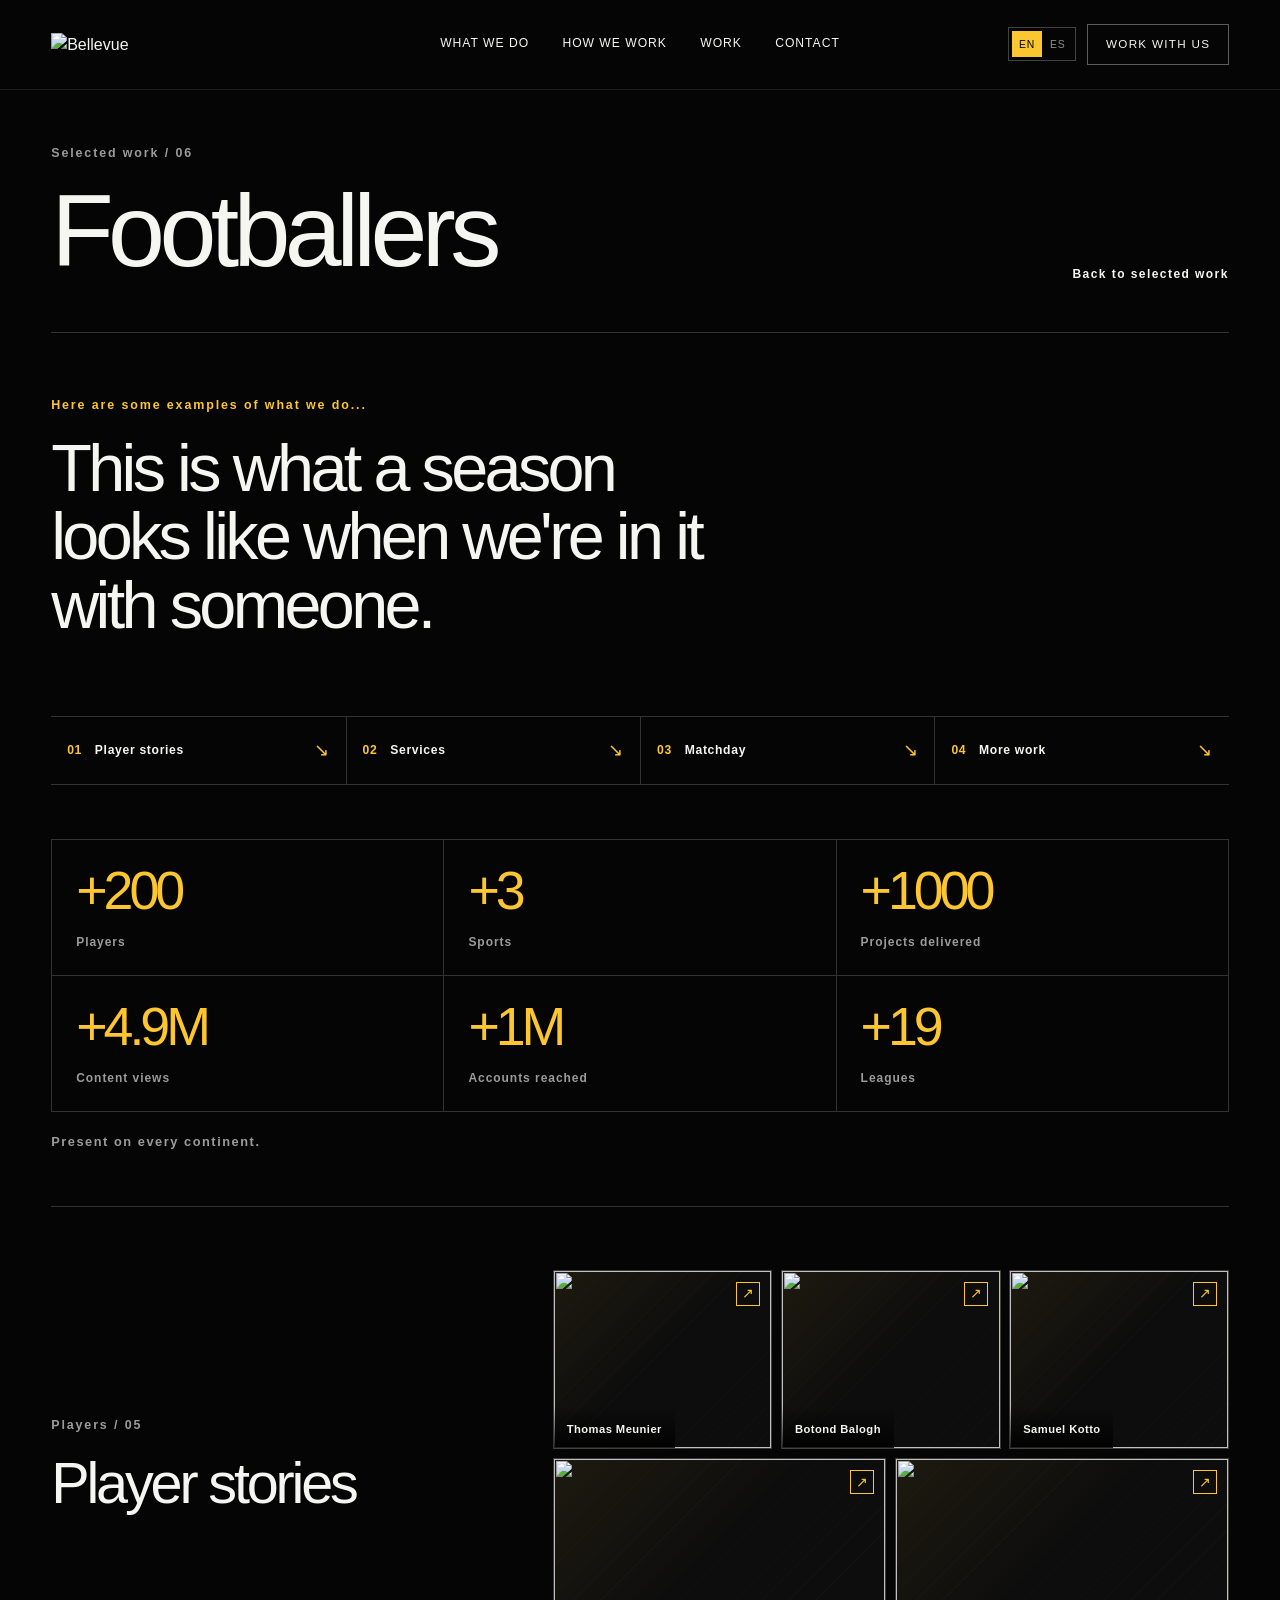
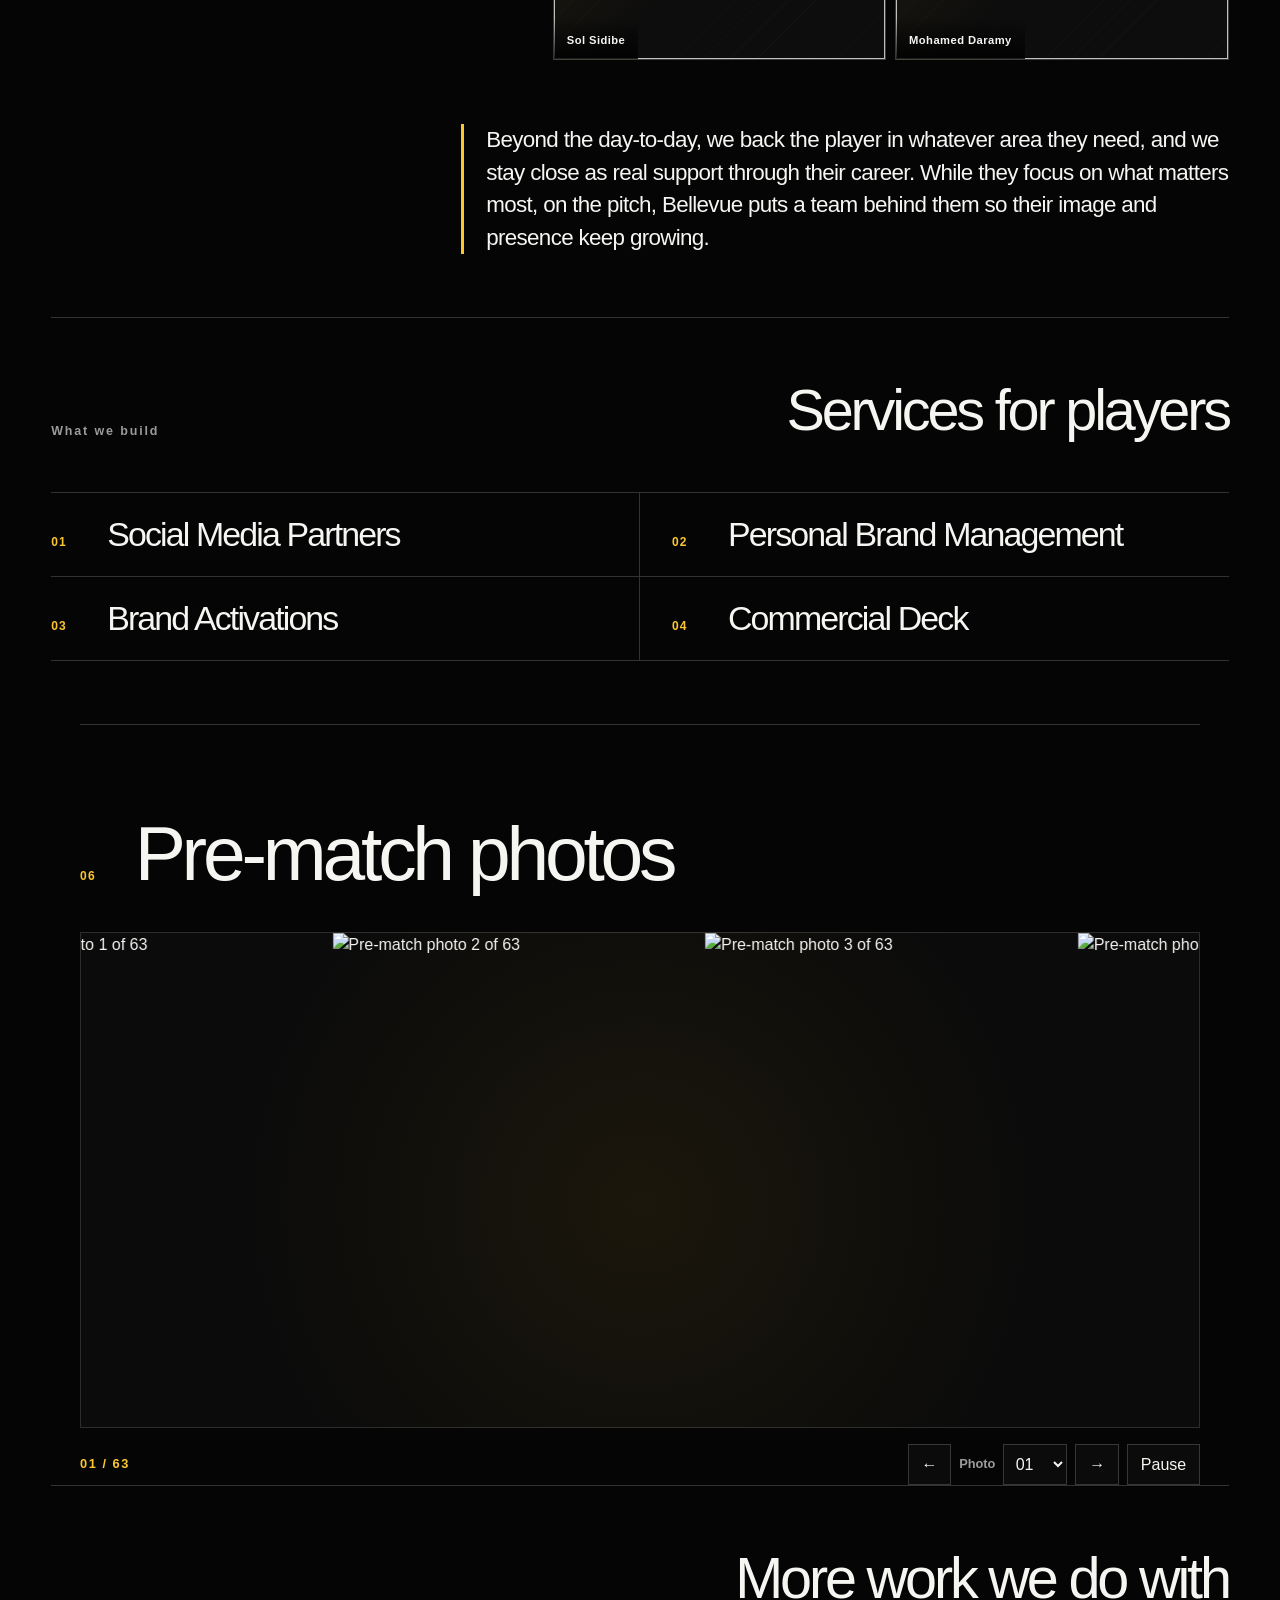
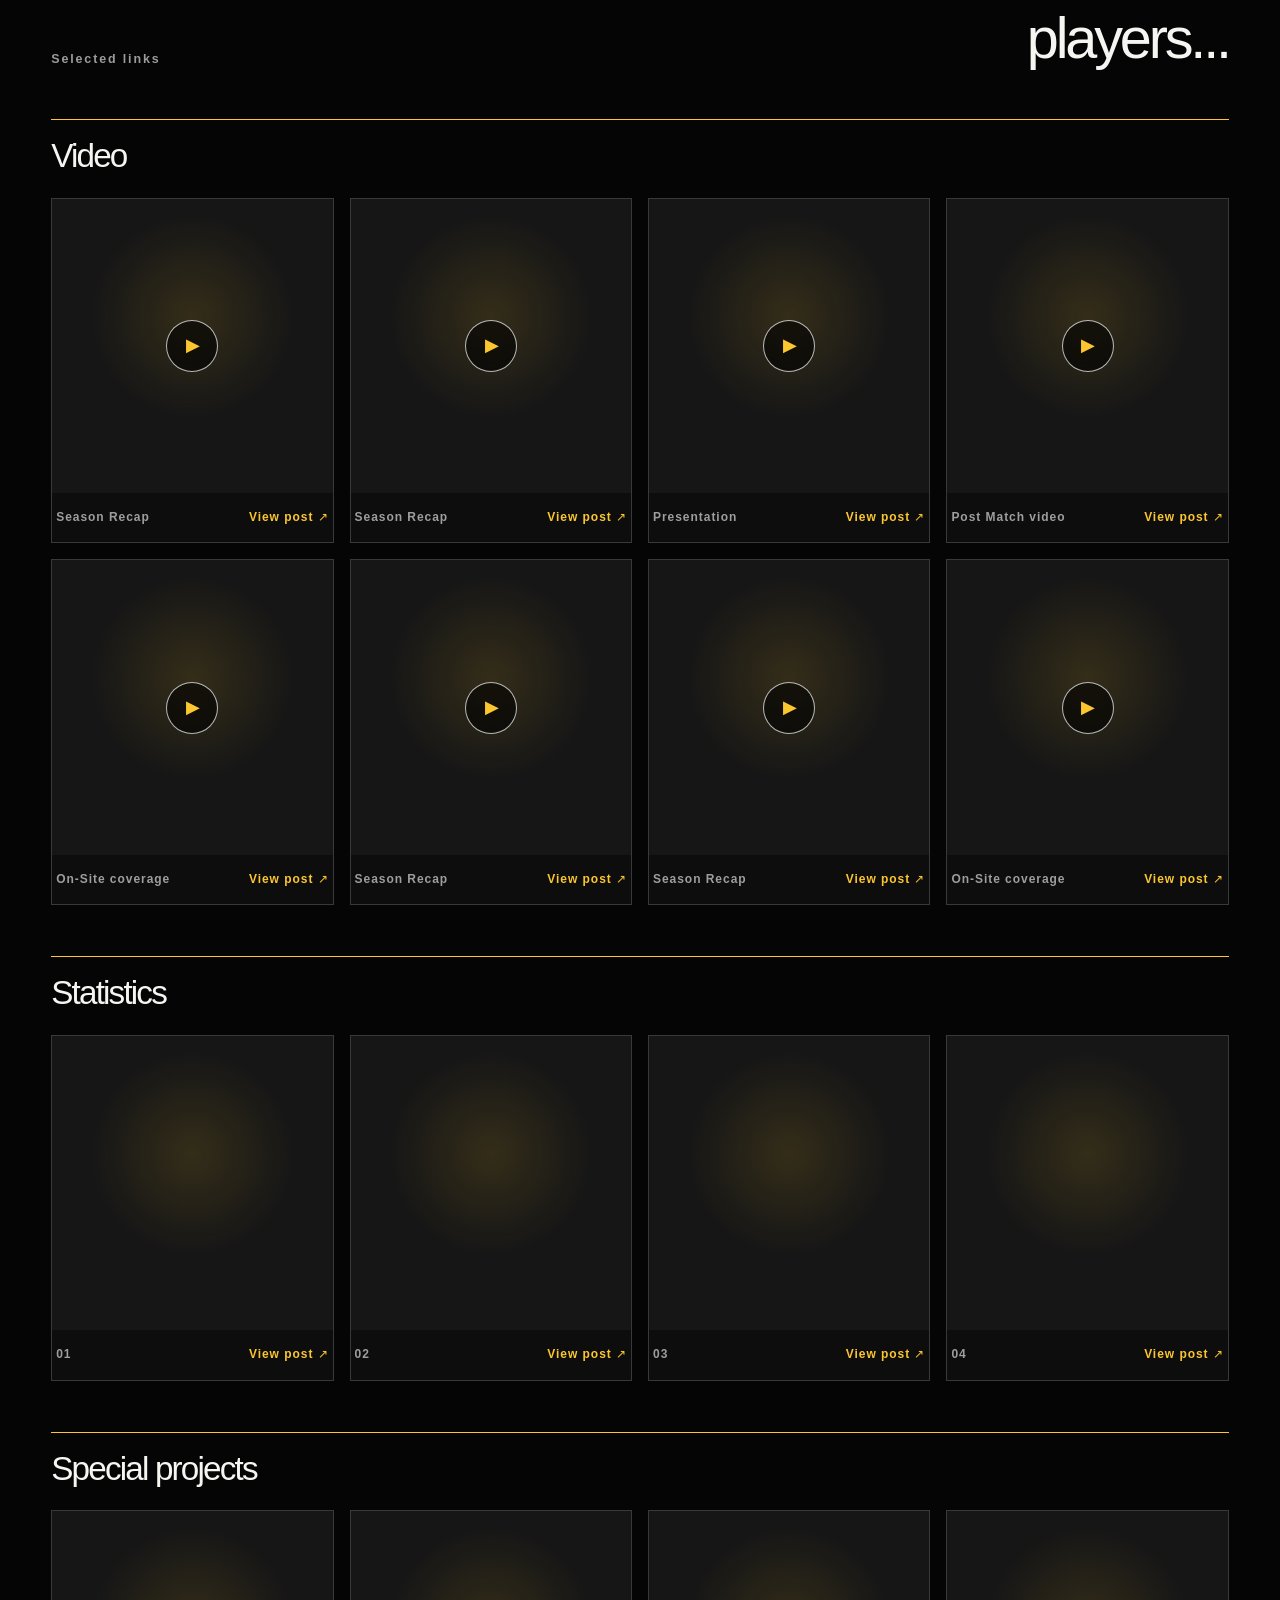
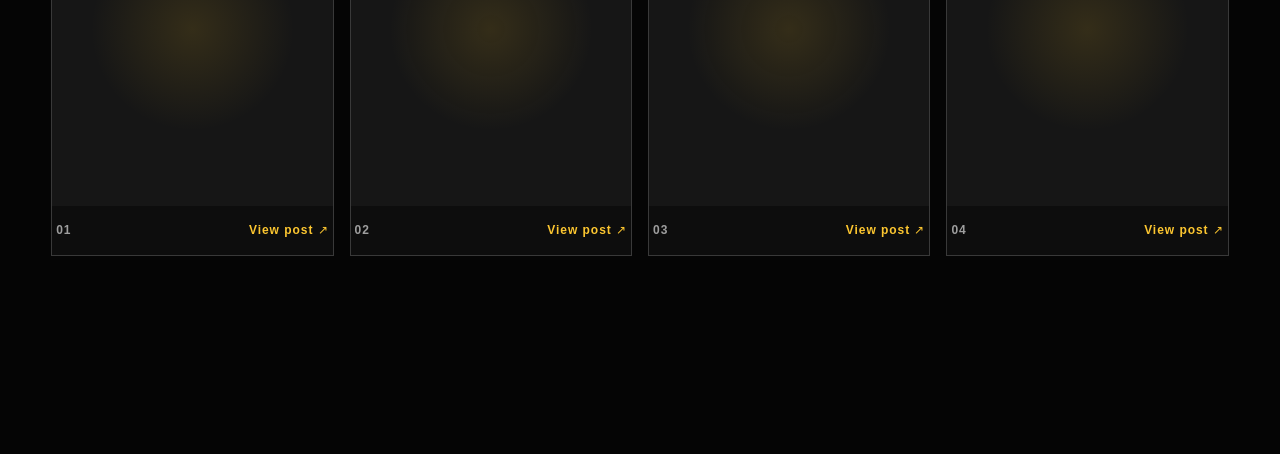
==== footballers/index.html @ 4c8e9bf7 "Add footballers files" ====
<!doctype html>
<html lang="en">
  <head>
    <meta charset="UTF-8" />
    <meta name="viewport" content="width=device-width, initial-scale=1.0" />
    <meta name="theme-color" content="#050505" />
    <meta name="description" content="Bellevue for footballers." />
    <link rel="icon" href="../favicon.ico?v=transparent" sizes="any" />
    <link rel="icon" type="image/png" sizes="32x32" href="../favicon-32x32.png?v=transparent" />
    <link rel="icon" type="image/png" sizes="16x16" href="../favicon-16x16.png?v=transparent" />
    <link rel="apple-touch-icon" sizes="180x180" href="../apple-touch-icon.png?v=transparent" />
    <script>document.documentElement.classList.add("motion-full");</script>
    <link rel="stylesheet" href="../styles.css?v=gallery-controls-20260928" />
    <title>Footballers — Bellevue</title>
  </head>
  <body class="category-page" data-category="footballers">
    <a class="skip-link" href="#main">Skip to content</a><div class="page-wipe" aria-hidden="true"></div>
    <div class="cursor-aura" data-cursor-aura aria-hidden="true"></div>
    <header class="nav" data-nav>
      <a class="nav__brand" href="../#top" aria-label="Bellevue home"><img class="brand-mark" src="../assets/bellevue-logo-source.png" alt="Bellevue" /></a>
      <nav class="nav__links" aria-label="Primary navigation"><a href="../#services">What We Do</a><a href="../#process">How We Work</a><a href="../#work">Work</a><a href="../#contact">Contact</a></nav>
      <div class="nav__actions"><div class="language-switcher" role="group" aria-label="Language selector"><button type="button" data-language="en" aria-pressed="true">EN</button><button type="button" data-language="es" aria-pressed="false">ES</button></div><a class="nav__cta" href="../#contact">Work with us</a></div>
      <button class="nav__menu" type="button" aria-expanded="false" aria-controls="mobile-menu" aria-label="Open menu"><span></span><span></span></button>
    </header>
    <div class="mobile-menu" id="mobile-menu" aria-hidden="true"><nav aria-label="Mobile navigation"><a href="../#services">What We Do</a><a href="../#process">How We Work</a><a href="../#work">Work</a><a href="../#contact">Contact</a></nav><p>Bellevue / Sports communication</p></div>
    <main id="main"><section class="category-work" aria-labelledby="category-title"><div class="category-work__head"><div><p class="eyebrow">Selected work / <span data-case-study-count>00</span></p><h1 id="category-title">Footballers</h1></div><a class="category-work__back" href="../#work">Back to selected work</a></div><div class="case-studies" data-case-studies></div></section></main>
    <script type="module" src="../category-page.js?v=gallery-controls-20260928"></script>
  </body>
</html>
---- styles.css ----
/* Supplied ITC Avant Garde Gothic web assets. */
@font-face {
  font-family: "Avant Garde Book";
  src: url("./assets/fonts/%5BITC%5D%20Avant%20Garde%20Gothic/ITCAvantGardeStd-Bk.otf") format("opentype");
  font-weight: 400;
  font-style: normal;
  font-display: swap;
}
@font-face {
  font-family: "Avant Garde Demi";
  src: url("./assets/fonts/%5BITC%5D%20Avant%20Garde%20Gothic/ITCAvantGardeStd-Demi.otf") format("opentype");
  font-weight: 400;
  font-style: normal;
  font-display: swap;
}
@font-face {
  font-family: "Avant Garde Book";
  src: url("./assets/fonts/%5BITC%5D%20Avant%20Garde%20Gothic/ITCAvantGardeStd-BkObl.otf") format("opentype");
  font-weight: 400;
  font-style: italic;
  font-display: swap;
}

:root {
  --black: #050505;
  --black-2: #0a0a0a;
  --black-3: #111;
  --gold: #fcc630;
  --white: #f5f5f2;
  --muted: rgba(255, 255, 255, 0.6);
  --line: rgba(255, 255, 255, 0.18);
  --pad: clamp(1.25rem, 4vw, 4.75rem);
  --hero-p: 0;
  --team-fill: 0%;
  --process-p: 0%;
  --work-x: 0px;
  --page-p: 0;
  --display-font: "Avant Garde Book", Arial, sans-serif;
  --heading-font: "Avant Garde Demi", Arial, sans-serif;
}

* { box-sizing: border-box; }
html { overflow-x: clip; scroll-behavior: smooth; background: var(--black); }
body { margin: 0; max-width: 100%; overflow-x: clip; background: var(--black); color: var(--white); font-family: var(--display-font); font-synthesis: none; font-size: 1rem; line-height: 1.45; }
body.menu-open { overflow: hidden; }
a { color: inherit; text-decoration: none; }
button { color: inherit; font: inherit; }
::selection { background: var(--gold); color: var(--black); }
.sr-only { position: absolute; width: 1px; height: 1px; padding: 0; margin: -1px; overflow: hidden; clip: rect(0, 0, 0, 0); white-space: nowrap; border: 0; }
.skip-link { position: fixed; left: 1rem; top: -4rem; z-index: 1000; background: var(--gold); color: var(--black); padding: .75rem 1rem; font-weight: 800; }
.skip-link:focus { top: 1rem; }
:focus-visible { outline: 2px solid var(--gold); outline-offset: 5px; }

.eyebrow { margin: 0; color: var(--muted); font-size: .78rem; font-weight: 700; letter-spacing: .15em; text-transform: uppercase; }
.gold { color: var(--gold); }
.brand-mark { display: block; width: 4.3rem; height: auto; }

.intro { position: fixed; inset: 0; z-index: 100; display: grid; place-items: center; background: #000; transition: opacity .5s ease, visibility .5s ease; }
.intro.is-done { opacity: 0; visibility: hidden; pointer-events: none; }
.intro__logo { width: clamp(7rem, 13vw, 13rem); clip-path: inset(0 100% 0 0); animation: logoWipe .55s .08s cubic-bezier(.77,0,.18,1) forwards; }
.intro__words { position: absolute; bottom: 10vh; left: var(--pad); right: var(--pad); display: flex; justify-content: space-between; color: var(--white); font-size: clamp(.8rem, 1.1vw, 1rem); font-weight: 700; letter-spacing: .13em; overflow: hidden; }
.intro__words span { opacity: 0; transform: translateY(120%); animation: introWord .32s forwards; }
.intro__words span:nth-child(1) { animation-delay: .6s; }.intro__words span:nth-child(2) { animation-delay: .78s; }.intro__words span:nth-child(3) { animation-delay: .96s; }
@keyframes logoWipe { to { clip-path: inset(0); } }
@keyframes introWord { to { opacity: 1; transform: translateY(0); } }

.scroll-progress{position:fixed;z-index:70;right:0;top:0;width:3px;height:100svh;background:rgba(255,255,255,.08);pointer-events:none}.scroll-progress i{display:block;width:100%;height:calc(var(--page-p) * 100%);background:var(--gold);box-shadow:0 0 1.5rem rgba(252,198,48,.7);transform-origin:top}

.nav { position: fixed; z-index: 50; inset: 0 0 auto; height: 5.6rem; padding: 0 var(--pad); display: grid; grid-template-columns: 1fr auto 1fr; align-items: center; transition: height .35s ease, background .35s ease, backdrop-filter .35s ease; }
.nav.is-scrolled { height: 4.5rem; background: rgba(5,5,5,.72); backdrop-filter: blur(14px); border-bottom: 1px solid rgba(255,255,255,.07); }
.nav__brand { justify-self: start; }
.nav__links { display: flex; gap: clamp(1.2rem, 2.6vw, 2.8rem); font-size: .76rem; font-weight: 650; letter-spacing: .08em; text-transform: uppercase; }
.nav__links a { position: relative; padding: .5rem 0; }
.nav__links a::after { content: ""; position: absolute; left: 0; right: 100%; bottom: .2rem; height: 1px; background: var(--gold); transition: right .3s ease; }
.nav__links a:hover::after, .nav__links a:focus-visible::after { right: 0; }
.nav__cta { justify-self: end; border: 1px solid rgba(255,255,255,.35); padding: .7rem 1.1rem; font-size: .73rem; font-weight: 800; letter-spacing: .11em; text-transform: uppercase; transition: background .3s, color .3s, border-color .3s; }
.nav__cta:hover { background: var(--gold); color: var(--black); border-color: var(--gold); }
.nav__actions{justify-self:end;display:flex;align-items:center;gap:.7rem}.motion-toggle{display:flex;align-items:center;gap:.55rem;border:1px solid rgba(255,255,255,.2);border-radius:99px;background:rgba(5,5,5,.4);padding:.58rem .78rem;color:rgba(255,255,255,.72);font-size:.62rem;font-weight:800;line-height:1;letter-spacing:.12em;text-transform:uppercase;cursor:pointer;backdrop-filter:blur(10px);transition:border-color .25s,color .25s,background .25s}.motion-toggle::before{content:"";width:.45rem;height:.45rem;border-radius:50%;background:rgba(255,255,255,.35);transition:background .25s,box-shadow .25s}.motion-toggle b{color:var(--gold);font-size:inherit}.motion-toggle[aria-pressed="true"]{border-color:rgba(252,198,48,.6);color:var(--white);background:rgba(252,198,48,.08)}.motion-toggle[aria-pressed="true"]::before{background:var(--gold);box-shadow:0 0 .8rem var(--gold)}
.nav__menu { display: none; justify-self: end; width: 2.7rem; height: 2.7rem; background: transparent; border: 0; padding: .65rem; }
.nav__menu span { display: block; height: 1px; background: var(--white); margin: .38rem 0; transition: transform .35s ease; }
.nav__menu[aria-expanded="true"] span:first-child { transform: translateY(.39rem) rotate(45deg); }.nav__menu[aria-expanded="true"] span:last-child { transform: rotate(-45deg); }
.mobile-menu { position: fixed; inset: 0; z-index: 40; display: grid; align-content: center; padding: 7rem var(--pad) 3rem; background: var(--black); opacity: 0; visibility: hidden; clip-path: inset(0 0 100% 0); transition: clip-path .55s cubic-bezier(.77,0,.18,1), opacity .3s, visibility .55s; }
.mobile-menu.is-open { opacity: 1; visibility: visible; clip-path: inset(0); }
.mobile-menu nav { display: grid; gap: .3rem; }.mobile-menu a { font-size: clamp(2.7rem, 13vw, 5rem); font-weight: 800; line-height: .95; letter-spacing: -.06em; text-transform: uppercase; }.mobile-menu a:hover { color: var(--gold); }
.mobile-menu p { position: absolute; left: var(--pad); bottom: 2rem; color: var(--muted); font-size: .72rem; text-transform: uppercase; letter-spacing: .12em; }
.mobile-menu__motion{align-self:start;margin-top:auto}

.hero { height: 190vh; background: var(--black); }
.hero__stage { position: sticky; top: 0; height: 100svh; min-height: 42rem; overflow: hidden; padding: 8rem var(--pad) 3rem; display: grid; grid-template-columns: minmax(0, 1fr) minmax(16rem, .38fr); grid-template-rows: auto 1fr auto; }
.hero__field { position: absolute; inset: 0; overflow: hidden; background: radial-gradient(circle at 76% 48%, rgba(252,198,48,.14), transparent 24%), linear-gradient(115deg, #050505 15%, #111 61%, #080808 100%); transform: scale(calc(1 + var(--hero-p) * .09)); }
.field__orb { position: absolute; width: min(48vw, 45rem); aspect-ratio: 1; right: -4vw; top: 10vh; border: 1px solid rgba(252,198,48,.45); border-radius: 50%; box-shadow: inset 0 0 10rem rgba(252,198,48,.08); }
.field__orb::before, .field__orb::after { content:""; position:absolute; inset:14%; border:1px solid rgba(255,255,255,.14); border-radius:50%; }.field__orb::after { inset:31%; background:var(--gold); opacity:.8; filter:blur(60px); }
.field__grid { position:absolute; inset:0; background-image: linear-gradient(rgba(255,255,255,.05) 1px,transparent 1px),linear-gradient(90deg,rgba(255,255,255,.04) 1px,transparent 1px); background-size: 8vw 8vw; mask-image:linear-gradient(90deg,transparent,black); }
.field__label { position:absolute; right:var(--pad); top:48%; font-size:.67rem; letter-spacing:.18em; writing-mode:vertical-rl; }
.hero__shade { position:absolute; inset:0; z-index:1; background:rgba(0,0,0,calc(var(--hero-p) * .86)); pointer-events:none; }
.hero__eyebrow { grid-column:1 / -1; z-index:2; align-self:start; opacity:calc(1 - var(--hero-p) * 1.8); }
.hero__title { z-index:2; grid-column:1 / -1; align-self:center; margin:0; font-size:clamp(4.4rem, 10.1vw, 11rem); font-weight:800; line-height:.76; letter-spacing:-.075em; text-transform:uppercase; }
.hero__title span { display:block; will-change:transform,opacity; }.hero__title span:nth-child(1){transform:translateX(calc(var(--hero-p) * -24vw));}.hero__title span:nth-child(2){margin-left:8vw;transform:translateX(calc(var(--hero-p) * 31vw));}.hero__title span:nth-child(3){margin-left:2vw;transform:translateX(calc(var(--hero-p) * -20vw));}.hero__title em { color:var(--gold); font-style:normal; }
.hero__copy { z-index:2; align-self:end; max-width:34rem; margin:0; color:var(--muted); font-size:clamp(1rem,1.4vw,1.25rem); transform:translateY(calc(var(--hero-p) * 8rem)); opacity:calc(1 - var(--hero-p) * 1.4); }
.hero__discover { z-index:2; justify-self:end; align-self:end; display:flex; align-items:center; gap:1rem; font-size:.77rem; font-weight:800; letter-spacing:.1em; text-transform:uppercase; transform:translateY(calc(var(--hero-p) * 8rem)); opacity:calc(1 - var(--hero-p) * 1.4); }.hero__discover span{color:var(--gold);font-size:1.15rem;transition:transform .3s}.hero__discover:hover span{transform:translateY(.3rem)}
.hero__counter { position:absolute; z-index:2; left:var(--pad); bottom:2rem; display:none; gap:.6rem; align-items:center; font-size:.68rem; }.hero__counter i{width:3rem;height:1px;background:var(--line);position:relative}.hero__counter i::after{content:"";position:absolute;inset:0;background:var(--gold);transform-origin:left;transform:scaleX(var(--hero-p))}
.hero__side{position:absolute;z-index:2;right:1.4rem;bottom:3rem;margin:0;color:var(--muted);font-size:.62rem;letter-spacing:.16em;writing-mode:vertical-rl}

.world { position:relative; z-index:3; min-height:135vh; padding:16vh var(--pad) 10vh; background:var(--black); overflow:hidden; }
.world::before{content:"SPORT";position:absolute;left:-.045em;bottom:-.19em;color:rgba(255,255,255,.025);font-size:31vw;font-weight:900;line-height:.8;letter-spacing:-.1em}
.world__title{position:relative;margin:8vh 0 18vh;font-size:clamp(5rem,13.5vw,14rem);line-height:.75;letter-spacing:-.08em;text-transform:uppercase}.world__title span{display:block}.world__title span:nth-child(2){margin-left:8vw}.world__title span:nth-child(3){margin-left:31vw}
.world__roles{position:relative;display:flex;justify-content:space-between;border-top:1px solid var(--line);padding-top:1.1rem;text-transform:uppercase;font-weight:700;font-size:clamp(.9rem,1.4vw,1.2rem)}
.reveal{opacity:0;transform:translateY(4rem);transition:opacity .8s ease,transform .9s cubic-bezier(.22,1,.36,1)}.reveal.is-visible{opacity:1;transform:translateY(0)}

.signal-strip{position:relative;z-index:5;display:flex;width:100%;min-width:0;overflow:hidden;border-top:1px solid rgba(252,198,48,.5);border-bottom:1px solid rgba(252,198,48,.5);background:transparent;color:var(--gold);transform:translateY(-1.4rem) scale(1.02);transform-origin:center}.signal-strip>div{flex:none;display:flex;align-items:center;justify-content:space-around;gap:2.4rem;min-width:100%;padding:.86rem 1.2rem;font-size:clamp(.78rem,1.1vw,1rem);font-weight:900;letter-spacing:.15em;white-space:nowrap;animation:signalRun 36s linear infinite}.signal-strip i{flex:none;width:.48rem;height:.48rem;border-radius:50%;background:var(--gold)}
@keyframes signalRun{to{transform:translateX(-100%)}}

.audience{position:relative;display:grid;grid-template-columns:56% 44%;background:var(--black-2)}
.audience__media{position:sticky;top:0;height:100svh;min-height:42rem;overflow:hidden;background:#111}
.audience__media>p{position:absolute;z-index:4;left:1.3rem;bottom:1rem;margin:0;color:rgba(255,255,255,.45);font-size:.62rem;letter-spacing:.12em;text-transform:uppercase}
.audience__visual{position:absolute;inset:0;padding:var(--pad);display:grid;align-content:space-between;background:radial-gradient(circle at 50% 50%,var(--visual-glow),transparent 35%),linear-gradient(135deg,var(--visual-a),#060606 70%);opacity:0;transform:scale(1.08);transition:opacity .7s ease,transform 1.2s cubic-bezier(.22,1,.36,1)}.audience__visual.is-active{opacity:1;transform:scale(1)}
.audience__visual--1{--visual-glow:rgba(252,198,48,.28);--visual-a:#202015}.audience__visual--2{--visual-glow:rgba(255,255,255,.12);--visual-a:#161616}.audience__visual--3{--visual-glow:rgba(252,198,48,.17);--visual-a:#261c05}
.audience__visual span{font-size:.72rem;letter-spacing:.15em}.audience__visual i{position:absolute;width:60%;aspect-ratio:1;border:1px solid rgba(255,255,255,.2);border-radius:50%;left:22%;top:19%}.audience__visual i::after{content:"";position:absolute;left:50%;top:-20%;height:140%;width:1px;background:linear-gradient(transparent,var(--gold),transparent);transform:rotate(35deg)}.audience__visual b{justify-self:end;text-align:right;font-size:clamp(3rem,7vw,7rem);line-height:.78;letter-spacing:-.07em}
.audience__chapters{padding:35vh var(--pad)}.audience__chapter{min-height:100vh;display:grid;grid-template-columns:4rem 1fr;align-content:center;gap:1rem;opacity:.23;transition:opacity .5s}.audience__chapter.is-active{opacity:1}.audience__chapter>span{color:var(--gold);font-size:.76rem;font-weight:700;letter-spacing:.12em;margin-top:.8rem}.audience__chapter>div{min-width:0}.audience__chapter h3{margin:0;font-size:clamp(3.2rem,5.4vw,6.5rem);line-height:.85;letter-spacing:-.07em;text-transform:uppercase}.audience__chapter p{max-width:31rem;margin:2rem 0 0;color:var(--muted);font-size:1.05rem}

.bridge{height:220vh;background:var(--black)}.bridge__stage{position:sticky;top:0;height:100svh;min-height:42rem;display:grid;align-content:center;padding:var(--pad);overflow:hidden;background:radial-gradient(circle at 75% 60%,rgba(252,198,48,.1),transparent 28%)}.bridge__stage p{margin:0;color:var(--muted);font-size:clamp(2.3rem,5.5vw,5.4rem);font-weight:700;line-height:.9;text-transform:uppercase}.bridge__stage h2{margin:2rem 0 0;font-size:clamp(5rem,12vw,13rem);line-height:.76;letter-spacing:-.08em;text-transform:uppercase}.bridge__stage h2 span{display:block;color:var(--gold);font-size:clamp(4.2rem,10.5vw,11.5rem);transform:translateX(calc((1 - var(--bridge-p, 0)) * 60vw));will-change:transform}

.section-head{position:relative;z-index:2}.section-head h2{margin:1.1rem 0 0;font-size:clamp(3.7rem,7.5vw,8rem);line-height:.84;letter-spacing:-.065em;text-transform:uppercase}
.services{position:relative;padding:15vh var(--pad);min-height:130vh;background:var(--black);overflow:hidden}.services__backdrop{position:absolute;inset:0;display:grid;place-items:center;opacity:.08;pointer-events:none;transition:background .5s}.services__backdrop span{font-size:20vw;font-weight:900;letter-spacing:-.1em;text-transform:uppercase;white-space:nowrap;transform:rotate(-7deg)}
.services__list{position:relative;z-index:2;margin-top:12vh;border-top:1px solid var(--line)}.service{display:grid;grid-template-columns:5rem minmax(15rem,1fr) minmax(15rem,.7fr) 2rem;align-items:center;gap:1rem;min-height:8.2rem;border-bottom:1px solid var(--line);transition:padding .35s ease,color .35s ease}.service:hover,.service:focus-visible{padding-left:1.25rem}.service>span{font-size:.74rem;font-weight:700;letter-spacing:.13em;transition:color .3s}.service:hover>span,.service:focus-visible>span{color:var(--gold)}.service h3{margin:0;font-size:clamp(2rem,3.8vw,4.3rem);line-height:.9;letter-spacing:-.05em;text-transform:uppercase}.service p{margin:0;color:var(--muted);max-width:30rem;font-size:.92rem}.service i{font-style:normal;font-size:1.4rem;color:var(--gold);transition:transform .3s}.service:hover i{transform:translate(.25rem,-.25rem)}

.team{height:260vh;background:var(--black-2)}.team__stage{position:sticky;top:0;height:100svh;min-height:44rem;overflow:hidden;padding:9vh var(--pad);display:flex;flex-direction:column;justify-content:center}.team__stage>h2{margin:2rem 0 0;font-size:clamp(3.7rem,7vw,7rem);line-height:.8;letter-spacing:-.065em;text-transform:uppercase}.team__statement{margin-top:auto;text-transform:uppercase}.team__statement>span{display:block;font-size:clamp(1.2rem,2vw,2rem);font-weight:700}.team__statement strong{position:relative;display:inline-block;color:transparent;-webkit-text-stroke:1px rgba(255,255,255,.4);font-size:clamp(5rem,15vw,16rem);line-height:.8;letter-spacing:-.09em;white-space:nowrap}.team__statement strong::after{content:attr(data-text);position:absolute;inset:0;color:var(--gold);-webkit-text-stroke:0;clip-path:inset(0 calc(100% - var(--team-fill)) 0 0)}.team__copy{align-self:flex-end;max-width:33rem;margin:2rem 0 0;color:var(--muted);font-size:1.05rem}

.process{height:240vh;background:var(--black)}.process__stage{position:sticky;top:0;height:100svh;min-height:44rem;overflow:hidden;padding:9vh var(--pad);display:flex;flex-direction:column;justify-content:space-between}.process__ghost{position:absolute;left:-.04em;bottom:-.18em;margin:0;color:rgba(255,255,255,.03);font-size:24vw;font-weight:900;line-height:.8;letter-spacing:-.1em}.process__steps{position:relative;z-index:2;display:grid;grid-template-columns:repeat(5,1fr);gap:1rem;list-style:none;margin:10vh 0 1.7rem;padding:0}.process__steps li{opacity:.24;transition:opacity .35s,color .35s}.process__steps li.is-active{opacity:1}.process__steps span{display:block;color:var(--gold);font-size:.7rem;letter-spacing:.13em;margin-bottom:1rem}.process__steps strong{font-size:clamp(1.2rem,2.4vw,2.7rem);text-transform:uppercase;letter-spacing:-.04em}.process__line{position:relative;z-index:2;height:2px;background:var(--line)}.process__line i{display:block;width:var(--process-p);height:100%;background:var(--gold);box-shadow:0 0 1.8rem rgba(252,198,48,.5)}

.work{height:340vh;background:var(--black-3)}.work__stage{position:sticky;top:0;height:100svh;min-height:44rem;overflow:hidden;padding:8vh 0 3rem}.work__head{padding:0 var(--pad)}.work__track{display:flex;gap:2rem;width:max-content;margin-top:7vh;padding:0 var(--pad);transform:translate3d(calc(var(--work-x) * -1),0,0);will-change:transform}.project{width:min(70vw,62rem);flex:none}.project__visual{position:relative;height:47vh;min-height:20rem;overflow:hidden;padding:1.5rem;display:flex;justify-content:space-between;align-items:flex-start;background:radial-gradient(circle at var(--project-x,65%) 50%,rgba(252,198,48,.25),transparent 27%),linear-gradient(125deg,#201b0c,#080808 65%)}.project--2 .project__visual{--project-x:30%;background:radial-gradient(circle at 30% 30%,rgba(255,255,255,.15),transparent 24%),linear-gradient(135deg,#151515,#050505)}.project--3 .project__visual{--project-x:50%;background:radial-gradient(circle at 50% 70%,rgba(252,198,48,.3),transparent 22%),linear-gradient(150deg,#211806,#070707)}.project__visual>span{color:var(--gold);font-size:.72rem;letter-spacing:.12em}.project__visual i{position:absolute;left:50%;top:50%;width:36%;aspect-ratio:1;border:1px solid rgba(255,255,255,.26);border-radius:50%;transform:translate(-50%,-50%)}.project__visual i::before,.project__visual i::after{content:"";position:absolute;background:var(--gold)}.project__visual i::before{left:50%;top:-60%;width:1px;height:220%;transform:rotate(22deg)}.project__visual i::after{top:50%;left:-60%;width:220%;height:1px}.project__visual b{align-self:flex-end;text-align:right;font-size:clamp(2.7rem,5vw,5rem);line-height:.82;letter-spacing:-.06em;text-transform:uppercase}.project__meta{display:grid;grid-template-columns:1.4fr 1fr .35fr;border-top:1px solid var(--line);padding-top:1rem;color:var(--muted);font-size:.68rem;text-transform:uppercase;letter-spacing:.08em}.project__meta b{display:block;margin-top:.35rem;color:var(--white);font-size:.84rem}.work__note{position:absolute;right:var(--pad);bottom:1rem;color:var(--muted);font-size:.62rem;letter-spacing:.1em;text-transform:uppercase}

.manifesto{background:var(--black);padding:18vh var(--pad);overflow:hidden}.manifesto__lead{min-height:80vh;display:grid;align-content:center}.manifesto__lead h2{margin:0;font-size:clamp(4rem,9vw,9.5rem);line-height:.82;letter-spacing:-.07em;text-transform:uppercase}.manifesto__lead h2 span{color:var(--muted)}.manifesto__words{display:grid;gap:4vh;padding:14vh 0}.manifesto__words span{display:block;font-size:clamp(5rem,14vw,15rem);font-weight:850;line-height:.77;letter-spacing:-.09em;text-transform:uppercase;opacity:.14;transform:translateX(-5vw);transition:opacity .7s ease,transform .8s cubic-bezier(.22,1,.36,1)}.manifesto__words span:nth-child(even){text-align:right;transform:translateX(5vw)}.manifesto__words span.is-visible{opacity:1;transform:translateX(0)}

.final{min-height:100svh;padding:9vh var(--pad) 5vh;display:flex;flex-direction:column;background:var(--gold);color:var(--black)}.final__top{display:flex;justify-content:space-between}.final .eyebrow{color:rgba(0,0,0,.62)}.final__top>span{font-size:.72rem;font-weight:700;letter-spacing:.12em}.final h2{margin:auto 0;font-size:clamp(5rem,13vw,14rem);font-weight:850;line-height:.72;letter-spacing:-.09em;text-transform:uppercase}.final h2 em{font-style:normal;color:transparent;-webkit-text-stroke:1.5px var(--black)}.final__bottom{display:grid;grid-template-columns:1fr auto;align-items:end;gap:2rem;border-top:1px solid rgba(0,0,0,.3);padding-top:1.5rem}.final__bottom p{max-width:29rem;margin:0;font-size:1.1rem}.magnetic{position:relative;isolation:isolate;overflow:hidden;width:13rem;height:4.5rem;border:1px solid var(--black);background:transparent;display:flex;align-items:center;justify-content:space-between;padding:0 1.4rem;text-transform:uppercase;font-size:.78rem;font-weight:850;letter-spacing:.11em;cursor:pointer}.magnetic::before{content:"";position:absolute;z-index:-1;inset:0;background:var(--black);transform:scaleX(0);transform-origin:left;transition:transform .4s cubic-bezier(.22,1,.36,1)}.magnetic:hover{color:var(--gold)}.magnetic:hover::before{transform:scaleX(1)}.magnetic i{font-style:normal;font-size:1.4rem;transition:transform .3s}.magnetic:hover i{transform:translateX(.35rem)}.final__note{text-align:right;margin:.65rem 0 0;color:rgba(0,0,0,.6);font-size:.68rem;text-transform:uppercase;letter-spacing:.08em}

.footer{padding:14vh var(--pad) 3rem;background:#000}.footer__brand{display:flex;align-items:center;gap:2rem;padding-bottom:12vh;border-bottom:1px solid var(--gold)}.footer__brand .brand-mark{width:clamp(7rem,15vw,15rem)}.footer__brand>span{font-size:clamp(4.5rem,13vw,14rem);font-weight:850;line-height:.7;letter-spacing:-.09em;text-transform:uppercase}.footer__meta{display:grid;grid-template-columns:1fr 1fr auto;gap:2rem;padding-top:2rem;color:var(--muted);font-size:.72rem;text-transform:uppercase;letter-spacing:.1em}.footer__meta p{margin:0}.footer__meta span{color:rgba(255,255,255,.32)}

@media (max-width: 900px) {
  .nav{grid-template-columns:1fr auto}.nav__links,.nav__actions{display:none}.nav__menu{display:block}.hero__stage{grid-template-columns:1fr;padding-top:8.5rem}.hero__title{font-size:clamp(4rem,15vw,8rem);line-height:.8}.hero__title span:nth-child(2){margin-left:0}.hero__title span:nth-child(3){margin-left:5vw}.hero__copy{max-width:27rem}.hero__discover{position:absolute;right:var(--pad);bottom:3rem}.field__orb{width:75vw;right:-22vw;top:25vh}.world{min-height:110vh}.world__title{font-size:clamp(4rem,15vw,8rem)}.world__title span:nth-child(2){margin-left:0}.world__title span:nth-child(3){margin-left:20vw}.audience{grid-template-columns:1fr}.audience__media{position:relative;height:62svh;min-height:32rem}.audience__chapters{padding:0 var(--pad)}.audience__chapter{min-height:55vh}.service{grid-template-columns:3.4rem 1fr 1.1rem}.service p{grid-column:2 / 4;margin-top:-.8rem;padding-bottom:1.4rem}.team__statement strong{font-size:14vw}.process__steps{grid-template-columns:1fr;gap:1.1rem}.process__steps li{display:grid;grid-template-columns:3.5rem 1fr;align-items:center}.process__steps span{margin:0}.process__line{display:none}.work{height:auto}.work__stage{position:relative;height:auto;min-height:0;padding:12vh 0}.work__track{display:grid;width:auto;transform:none !important}.project{width:calc(100vw - var(--pad) * 2)}.project__visual{height:55vw;min-height:19rem}.work__note{position:static;margin:2rem var(--pad) 0}.manifesto__words span{font-size:15vw}.final__bottom{grid-template-columns:1fr}.final__note{text-align:left}.footer__meta{grid-template-columns:1fr 1fr}.footer__meta p:last-child{grid-column:1 / -1}.footer__brand{align-items:flex-end;gap:1rem}.footer__brand>span{font-size:15vw}
}

@media (max-width: 560px) {
  :root{--pad:1.15rem}.brand-mark{width:3.6rem}.intro__words{display:grid;gap:.25rem}.hero{height:145vh}.hero__stage{min-height:38rem}.hero__title{font-size:15.8vw}.hero__copy{font-size:1rem;padding-right:1rem;align-self:end;margin-bottom:5rem}.hero__discover{left:var(--pad);right:auto;bottom:2.2rem}.hero__side{display:none}.world{padding-top:13vh}.world__title{font-size:16vw;margin-bottom:11vh}.world__roles{display:grid;gap:.55rem;font-size:.78rem}.audience__media{height:55svh;min-height:27rem}.audience__visual b{font-size:12vw}.audience__chapter{grid-template-columns:2.5rem 1fr;min-height:48vh}.audience__chapter h3{font-size:13vw}.bridge{height:165vh}.bridge__stage h2{font-size:15vw}.bridge__stage h2 span{font-size:12.5vw}.services{padding-top:12vh}.service{grid-template-columns:2.6rem 1fr 1rem;min-height:7rem}.service h3{font-size:8.4vw}.service p{font-size:.82rem}.team{height:180vh}.team__stage{min-height:40rem;padding-top:11vh}.team__stage>h2{font-size:12vw}.team__statement strong{white-space:normal;font-size:20vw;line-height:.72}.team__copy{font-size:.92rem}.process{height:auto}.process__stage{position:relative;height:auto;min-height:100svh;padding:14vh var(--pad)}.process__steps{margin-top:14vh}.process__steps strong{font-size:1.8rem}.project__visual{min-height:17rem}.project__meta{grid-template-columns:1fr 1fr}.project__meta span:last-child{display:none}.manifesto{padding-top:12vh;padding-bottom:12vh}.manifesto__lead{min-height:65vh}.manifesto__lead h2{font-size:13.7vw}.manifesto__words{padding-top:8vh}.final{min-height:92svh}.final h2{font-size:16vw}.magnetic{width:100%}.footer__brand{display:grid}.footer__brand .brand-mark{width:7rem}.footer__brand>span{font-size:16.5vw}.footer__meta{grid-template-columns:1fr}
}

@media (prefers-reduced-motion: reduce) {
  html:not(.motion-full){scroll-behavior:auto}html:not(.motion-full) *,html:not(.motion-full) *::before,html:not(.motion-full) *::after{animation-duration:.01ms !important;animation-iteration-count:1 !important;scroll-behavior:auto !important;transition-duration:.01ms !important}html:not(.motion-full) .intro{display:none}html:not(.motion-full) .hero{height:100svh}html:not(.motion-full) .hero__stage,html:not(.motion-full) .audience__media,html:not(.motion-full) .bridge__stage,html:not(.motion-full) .team__stage,html:not(.motion-full) .process__stage,html:not(.motion-full) .work__stage{position:relative}html:not(.motion-full) .hero__field,html:not(.motion-full) .hero__title span,html:not(.motion-full) .hero__copy,html:not(.motion-full) .hero__discover,html:not(.motion-full) .bridge__stage h2 span,html:not(.motion-full) .work__track{transform:none !important}html:not(.motion-full) .hero__shade{display:none}html:not(.motion-full) .reveal,html:not(.motion-full) .manifesto__words span{opacity:1;transform:none}html:not(.motion-full) .team,html:not(.motion-full) .process,html:not(.motion-full) .bridge,html:not(.motion-full) .work{height:auto}
}

/* Cinematic campaign direction */
body::before{content:"";position:fixed;inset:0;z-index:90;pointer-events:none;opacity:.035;background-image:repeating-radial-gradient(circle at 20% 30%,transparent 0,rgba(255,255,255,.9) .7px,transparent 1.2px,transparent 4px);background-size:7px 7px;mix-blend-mode:screen}
.nav{mix-blend-mode:normal}.nav:not(.is-scrolled){border-bottom:1px solid rgba(255,255,255,.09)}
.hero__stage{padding-top:7.5rem}.hero__field{margin:0;background:#000;transform:none;clip-path:inset(calc(var(--hero-p) * 6vh) calc(var(--hero-p) * 6vw) calc(var(--hero-p) * 6vh) calc(var(--hero-p) * 6vw));will-change:clip-path}
.field__image{position:absolute;inset:0;width:100%;height:100%;object-fit:cover;object-position:center 48%;filter:brightness(.62) contrast(1.12) saturate(.72);transform:scale(calc(1.035 + var(--hero-p) * .12));will-change:transform,filter}
.hero__field::before{content:"";position:absolute;z-index:4;top:0;bottom:0;width:12vw;background:linear-gradient(90deg,transparent,rgba(252,198,48,.18),transparent);mix-blend-mode:screen;transform:translateX(-18vw) skewX(-10deg);animation:stadiumSweep 6.5s 2.25s cubic-bezier(.22,1,.36,1) infinite}.hero__title span{clip-path:inset(-.08em 0 -.26em);animation:heroLineIn 1.05s cubic-bezier(.16,1,.3,1) both}.hero__title span:nth-child(1){animation-delay:1.82s}.hero__title span:nth-child(2){animation-delay:1.96s}.hero__title span:nth-child(3){animation-delay:2.1s}.hero__eyebrow,.hero__copy,.hero__discover,.hero__frame{animation:heroMetaIn .8s 2.2s ease both}
@keyframes heroLineIn{from{opacity:0;clip-path:inset(100% 0 -.26em)}}@keyframes heroMetaIn{from{filter:blur(8px);clip-path:inset(100% 0 0)}}@keyframes stadiumSweep{0%,45%{transform:translateX(-18vw) skewX(-10deg)}75%,100%{transform:translateX(118vw) skewX(-10deg)}}
.hero__field::after{content:"";position:absolute;inset:0;background:linear-gradient(90deg,rgba(0,0,0,.88) 0%,rgba(0,0,0,.52) 43%,rgba(0,0,0,.06) 76%),linear-gradient(0deg,rgba(0,0,0,.7),transparent 34%,rgba(0,0,0,.22));}
.field__grid{z-index:2;opacity:.32;background-size:12.5vw 100%,100% 25vh;mask-image:linear-gradient(90deg,black,transparent 72%)}
.field__label{z-index:3;right:2rem;color:rgba(255,255,255,.7)}
.hero__shade{background:linear-gradient(0deg,rgba(0,0,0,calc(var(--hero-p) * .93)),rgba(0,0,0,calc(var(--hero-p) * .56)))}
.hero__title{max-width:92rem;text-wrap:balance;text-shadow:0 .12em .45em rgba(0,0,0,.2)}
.hero__eyebrow{margin-top:1.9rem}
.hero__title span:nth-child(2){margin-left:4vw}.hero__title span:nth-child(3){margin-left:10vw}
.hero__copy{color:rgba(255,255,255,.72)}
.hero__frame{position:absolute;z-index:3;left:var(--pad);right:var(--pad);top:6.7rem;display:flex;justify-content:space-between;padding-top:.75rem;border-top:1px solid rgba(255,255,255,.22);color:rgba(255,255,255,.52);font-size:.63rem;font-weight:700;letter-spacing:.16em;text-transform:uppercase;opacity:calc(1 - var(--hero-p) * 1.7)}

.world{margin-top:-1px;padding-top:20vh;background:linear-gradient(180deg,#050505 0%,#050505 68%,#0a0a0a 100%)}
.world::after{content:"";position:absolute;top:0;left:calc(var(--pad) + 8vw);width:1px;height:42vh;background:linear-gradient(var(--gold),transparent);transform-origin:top;transform:scaleY(calc(.25 + var(--hero-p) * .75))}
.world__title{margin-top:12vh}.world__title span:nth-child(1){font-size:.55em;letter-spacing:-.055em}.world__title span:nth-child(2){margin-left:13vw}.world__title span:nth-child(3){margin-left:37vw;text-shadow:0 0 5rem rgba(252,198,48,.12)}
.world__roles span{display:flex;align-items:center;gap:.65rem}.world__roles span::before{content:"";width:.45rem;height:.45rem;border:1px solid var(--gold);border-radius:50%}

.audience__media{background:#030303}.audience__visual{padding:var(--pad);background:#050505;clip-path:inset(7% 7%);opacity:0;transform:none;transition:opacity .65s ease,clip-path 1s cubic-bezier(.22,1,.36,1)}.audience__visual.is-active{opacity:1;clip-path:inset(0)}
.audience__visual::after{content:"";position:absolute;inset:0;background:linear-gradient(180deg,rgba(0,0,0,.05),rgba(0,0,0,.22) 48%,rgba(0,0,0,.9)),linear-gradient(90deg,rgba(0,0,0,.24),transparent 65%)}
.audience__visual img{position:absolute;inset:0;width:100%;height:100%;object-fit:cover;filter:grayscale(.25) contrast(1.08) brightness(.76);transform:scale(1.08);transition:transform 1.4s cubic-bezier(.22,1,.36,1),filter .7s}.audience__visual.is-active img{transform:scale(1)}
.audience__visual--1 img{object-position:38% center}.audience__visual--2 img{object-position:center}.audience__visual--3 img{object-position:68% center}
.audience__visual span,.audience__visual b{position:relative;z-index:2}.audience__visual b{max-width:90%;font-size:clamp(3rem,6vw,6.8rem)}
.audience__chapter{position:relative}.audience__chapter::before{content:"";position:absolute;left:-1px;top:50%;width:2px;height:0;background:var(--gold);transition:height .55s ease,top .55s ease}.audience__chapter.is-active::before{height:24%;top:38%}

.bridge__stage{isolation:isolate;background:#050505}.bridge__image{position:absolute;z-index:-2;inset:0;width:100%;height:100%;object-fit:cover;filter:brightness(.34) grayscale(.3) contrast(1.12);transform:scale(calc(1.16 - var(--bridge-p) * .1));will-change:transform}.bridge__stage::after{content:"";position:absolute;z-index:-1;inset:0;background:linear-gradient(90deg,rgba(0,0,0,.92),rgba(0,0,0,.18) 65%),linear-gradient(0deg,#050505 0%,transparent 30%,rgba(0,0,0,.45) 100%)}
.bridge__stage p{line-height:1.02;padding-bottom:.12em;transform:translateY(calc(var(--bridge-p) * -2vh));opacity:calc(1 - var(--bridge-p) * 1.15)}
.bridge__stage h2{position:absolute;left:var(--pad);right:var(--pad);bottom:9vh;margin:0}.bridge__stage h2 span{white-space:nowrap;text-shadow:0 0 4rem rgba(252,198,48,.16)}

.services{background:#050505}.services__backdrop{opacity:1;overflow:hidden;background:#050505}.services__backdrop::after{content:"";position:absolute;inset:0;background:linear-gradient(90deg,#050505 6%,rgba(5,5,5,.77) 42%,rgba(5,5,5,.9)),linear-gradient(0deg,#050505,transparent 32%,#050505)}
.services__backdrop img{position:absolute;inset:0;width:100%;height:100%;object-fit:cover;object-position:40% center;opacity:.2;filter:grayscale(1) contrast(1.15);transform:scale(1.04);transition:opacity .5s,transform .8s cubic-bezier(.22,1,.36,1)}
.services__backdrop span{position:relative;z-index:2;color:var(--white);opacity:.13}
.services:has(.service:hover) .services__backdrop img,.services:has(.service:focus-visible) .services__backdrop img{opacity:.34;transform:scale(1.08)}
.service{min-height:9.3rem;grid-template-columns:5rem minmax(15rem,1fr) minmax(17rem,.62fr) 2rem}.service h3{font-weight:780}.service:nth-child(even) h3{padding-left:4vw}.service p{opacity:.45;transform:translateY(.45rem);transition:opacity .3s,transform .3s}.service:hover p,.service:focus-visible p{opacity:1;transform:none}

.team__stage{isolation:isolate}.team__stage::before{content:"";position:absolute;z-index:-2;inset:0;background:url('./assets/stadium-tunnel.jpg') center/cover no-repeat;filter:brightness(.28) grayscale(.25) contrast(1.12);transform:scale(calc(1.08 + var(--team-p,0) * .06))}.team__stage::after{content:"";position:absolute;z-index:-1;inset:0;background:linear-gradient(90deg,rgba(0,0,0,.85),rgba(0,0,0,.2)),linear-gradient(0deg,#050505 0%,transparent 36%,rgba(0,0,0,.52))}.team__stage>*{position:relative;z-index:2}.team__statement strong{-webkit-text-stroke:1px rgba(255,255,255,.7);filter:drop-shadow(0 1rem 3rem rgba(0,0,0,.5))}

.process{background:linear-gradient(180deg,#050505,#0b0b0b 55%,#111)}.process__steps li.is-active strong{color:var(--white)}.process__steps strong{color:rgba(255,255,255,.28);transition:color .4s}.process__line{height:3px}.process__line::after{content:"";position:absolute;left:var(--process-p);top:50%;width:.8rem;height:.8rem;border-radius:50%;background:var(--gold);box-shadow:0 0 2.5rem var(--gold);transform:translate(-50%,-50%)}

.project__visual{background:#050505}.project__visual::after{content:"";position:absolute;inset:0;background:linear-gradient(0deg,rgba(0,0,0,.76),transparent 54%),linear-gradient(90deg,rgba(0,0,0,.22),transparent)}.project__visual img{position:absolute;inset:0;width:100%;height:100%;object-fit:cover;filter:grayscale(.18) brightness(.75) contrast(1.08);transform:scale(1.04);transition:transform .8s cubic-bezier(.22,1,.36,1),filter .5s}.project:hover .project__visual img{transform:scale(1.09);filter:grayscale(0) brightness(.82) contrast(1.08)}.project--1 .project__visual img{object-position:38% center}.project--2 .project__visual img{object-position:center}.project--3 .project__visual img{object-position:center}.project__visual>span,.project__visual>b,.project__visual>i{z-index:2}.project__visual i{border-color:rgba(255,255,255,.38)}

.manifesto{position:relative;background:linear-gradient(180deg,#050505 0%,#050505 68%,#0a0a0a 100%)}.manifesto::before{content:"";position:absolute;left:var(--pad);right:var(--pad);top:0;height:1px;background:linear-gradient(90deg,var(--gold),transparent 38%)}.manifesto__lead h2{max-width:13ch}.manifesto__words span{-webkit-text-stroke:1px rgba(255,255,255,.42);color:transparent;opacity:1}.manifesto__words span.is-visible{color:var(--white);-webkit-text-stroke:0}.manifesto__words span.gold.is-visible{color:var(--gold)}
.final{position:relative;overflow:hidden}.final::before{content:"BE";position:absolute;right:-.05em;top:-.14em;color:rgba(0,0,0,.055);font-size:52vw;font-weight:900;line-height:1;letter-spacing:-.12em}.final>*{position:relative;z-index:2}

@media (max-width:900px){
  .hero__field{clip-path:inset(calc(var(--hero-p) * 3vh) calc(var(--hero-p) * 3vw))}.field__image{object-position:64% center}.hero__field::after{background:linear-gradient(90deg,rgba(0,0,0,.78),rgba(0,0,0,.13)),linear-gradient(0deg,rgba(0,0,0,.72),transparent 48%)}.hero__frame{top:6.2rem}.hero__title span:nth-child(2){margin-left:0}.hero__title span:nth-child(3){margin-left:5vw}.world__title span:nth-child(2){margin-left:5vw}.world__title span:nth-child(3){margin-left:21vw}.audience__visual{clip-path:inset(4%)}.audience__visual.is-active{clip-path:inset(0)}.bridge__stage h2 span{white-space:normal}.service{grid-template-columns:3.4rem 1fr 1.1rem}.service:nth-child(even) h3{padding-left:0}.team__stage::before{background-position:center}.project__visual img{filter:grayscale(.08) brightness(.76) contrast(1.08)}
}

@media (max-width:560px){
  body::before{opacity:.022}.hero__stage{padding-top:7rem}.hero__frame{top:5.7rem}.hero__frame span:first-child{display:none}.hero__eyebrow{margin-top:1.35rem}.hero__title{font-size:15.2vw;line-height:.78}.hero__title span:nth-child(3){margin-left:9vw}.hero__copy{color:rgba(255,255,255,.78)}.field__image{object-position:69% center;filter:brightness(.48) contrast(1.12) saturate(.7)}.field__grid{opacity:.18}.world{padding-top:15vh}.world::after{left:var(--pad);height:26vh}.world__title span:nth-child(1){font-size:.65em}.world__title span:nth-child(2){margin-left:0}.world__title span:nth-child(3){margin-left:18vw}.world__roles span::before{width:.35rem;height:.35rem}.audience__visual b{font-size:11.5vw}.audience__visual--1 img{object-position:31% center}.audience__visual--3 img{object-position:70% center}.bridge__stage p{font-size:9vw}.bridge__stage h2{bottom:12vh}.bridge__stage h2 span{font-size:11.5vw}.services__backdrop img{object-position:32% center;opacity:.13}.service{min-height:7.6rem}.team__stage::before{background-position:58% center}.team__stage::after{background:linear-gradient(180deg,rgba(0,0,0,.42),rgba(0,0,0,.88) 70%,#050505)}.project__visual{min-height:21rem}.manifesto__words span{-webkit-text-stroke:.7px rgba(255,255,255,.45)}.final::before{font-size:80vw;top:.2em}
}

@media (prefers-reduced-motion:reduce){
  html:not(.motion-full) .hero__field{clip-path:none}html:not(.motion-full) .field__image,html:not(.motion-full) .audience__visual img,html:not(.motion-full) .bridge__image,html:not(.motion-full) .team__stage::before,html:not(.motion-full) .project__visual img{transform:none!important}html:not(.motion-full) .audience__visual{clip-path:none}html:not(.motion-full) .bridge__stage p{opacity:1;transform:none}
  html:not(.motion-full) .audience{display:block}html:not(.motion-full) .audience__media{position:relative;height:72vh;min-height:34rem}html:not(.motion-full) .audience__chapters{padding:2vh var(--pad) 12vh}html:not(.motion-full) .audience__chapter{min-height:auto;padding:9vh 0;opacity:1}html:not(.motion-full) .audience__chapter::before{display:none}
  html:not(.motion-full) .work__stage{position:relative;height:auto;min-height:0}html:not(.motion-full) .work__track{display:grid;width:auto;transform:none!important}html:not(.motion-full) .project{width:calc(100vw - var(--pad) * 2)}
}

html.motion-reduced{scroll-behavior:auto}html.motion-reduced *,html.motion-reduced *::before,html.motion-reduced *::after{animation-duration:.01ms!important;animation-iteration-count:1!important;scroll-behavior:auto!important;transition-duration:.01ms!important}html.motion-reduced .intro{display:none}html.motion-reduced .hero{height:100svh}html.motion-reduced .hero__stage,html.motion-reduced .audience__media,html.motion-reduced .bridge__stage,html.motion-reduced .team__stage,html.motion-reduced .process__stage,html.motion-reduced .work__stage{position:relative}html.motion-reduced .hero__field{clip-path:none}html.motion-reduced .hero__field,html.motion-reduced .hero__title span,html.motion-reduced .hero__copy,html.motion-reduced .hero__discover,html.motion-reduced .bridge__stage h2 span,html.motion-reduced .work__track,html.motion-reduced .field__image,html.motion-reduced .audience__visual img,html.motion-reduced .bridge__image,html.motion-reduced .team__stage::before,html.motion-reduced .project__visual img{transform:none!important}html.motion-reduced .hero__shade{display:none}html.motion-reduced .reveal,html.motion-reduced .manifesto__words span{opacity:1;transform:none}html.motion-reduced .team,html.motion-reduced .process,html.motion-reduced .bridge,html.motion-reduced .work{height:auto}html.motion-reduced .audience{display:block}html.motion-reduced .audience__media{position:relative;height:72vh;min-height:34rem}html.motion-reduced .audience__chapters{padding:2vh var(--pad) 12vh}html.motion-reduced .audience__chapter{min-height:auto;padding:9vh 0;opacity:1}html.motion-reduced .audience__chapter::before{display:none}html.motion-reduced .work__stage{position:relative;height:auto;min-height:0}html.motion-reduced .work__track{display:grid;width:auto;transform:none!important}html.motion-reduced .project{width:calc(100vw - var(--pad) * 2)}

/* Use the supplied Bellevue artwork exactly as provided. */
.nav__brand .brand-mark{width:clamp(9rem,12vw,12rem);height:auto}.intro__logo{width:min(88vw,68rem);height:auto}.footer__brand .brand-mark{width:min(52vw,58rem);height:auto}
@media (max-width:560px){.nav__brand .brand-mark{width:7.5rem}.intro__logo{width:94vw}.footer__brand .brand-mark{width:94vw}}

/* Selected Work navigation: preserves the card composition while exposing its destination. */
.project{color:inherit;text-decoration:none;cursor:pointer}.project:focus-visible{outline:2px solid var(--gold);outline-offset:.45rem}.page-wipe{position:fixed;z-index:120;inset:0;background:linear-gradient(90deg,#050505 0%,#050505 78%,var(--gold) 78%,var(--gold) 100%);transform:scaleX(0);transform-origin:left;pointer-events:none;transition:transform .28s cubic-bezier(.77,0,.18,1)}.page-wipe.is-covering{transform:scaleX(1)}

/* Placeholder category pages. */
.category-page{min-height:100svh;background:var(--black);color:var(--white)}.category-hero{position:relative;isolation:isolate;min-height:100svh;display:grid;align-content:end;padding:9rem var(--pad) 4rem;overflow:hidden;background:#050505}.category-hero::before{content:"";position:absolute;z-index:-2;inset:0;background:linear-gradient(90deg,rgba(0,0,0,.9),rgba(0,0,0,.23)),linear-gradient(0deg,rgba(0,0,0,.82),transparent 62%)}.category-hero::after{content:"";position:absolute;z-index:-1;inset:0;background-image:var(--category-image);background-size:cover;background-position:center;filter:grayscale(.15) brightness(.66) contrast(1.08);transform:scale(1.04);animation:categoryImageIn 1.1s cubic-bezier(.22,1,.36,1) both}.category-hero__eyebrow{margin-bottom:auto}.category-hero__back{justify-self:start;display:inline-flex;align-items:center;gap:.65rem;margin-bottom:clamp(3rem,10vh,8rem);color:var(--white);font-size:.75rem;font-weight:700;letter-spacing:.12em;text-transform:uppercase}.category-hero__back span{color:var(--gold);font-size:1.2rem;transition:transform .3s ease}.category-hero__back:hover span,.category-hero__back:focus-visible span{transform:translateX(-.3rem)}.category-hero h1{max-width:10ch;margin:0;font-size:clamp(5rem,14vw,15rem);font-weight:850;line-height:.74;letter-spacing:-.09em;text-transform:uppercase;animation:categoryTitleIn .8s .12s cubic-bezier(.22,1,.36,1) both}.category-hero p:last-child{max-width:38rem;margin:2rem 0 0;font-size:clamp(1rem,1.5vw,1.35rem);line-height:1.45;color:rgba(255,255,255,.8);animation:categoryTitleIn .8s .24s cubic-bezier(.22,1,.36,1) both}.category-page .page-wipe{transform:scaleX(1);transform-origin:right;animation:pageReveal .45s .04s cubic-bezier(.77,0,.18,1) forwards}@keyframes pageReveal{to{transform:scaleX(0)}}@keyframes categoryImageIn{from{transform:scale(1.11)}to{transform:scale(1.04)}}@keyframes categoryTitleIn{from{opacity:0;transform:translateY(1.25rem)}to{opacity:1;transform:translateY(0)}}@media (max-width:560px){.category-hero{padding:7rem var(--pad) 2.5rem}.category-hero h1{font-size:20vw}.category-hero__back{margin-bottom:3rem}.category-hero p:last-child{font-size:1rem}}@media (prefers-reduced-motion:reduce){html:not(.motion-full) .category-hero::after,html:not(.motion-full) .category-hero h1,html:not(.motion-full) .category-hero p:last-child{animation:none}html:not(.motion-full) .category-page .page-wipe{display:none}}html.motion-reduced .category-hero::after,html.motion-reduced .category-hero h1,html.motion-reduced .category-hero p:last-child{animation:none}html.motion-reduced .category-page .page-wipe{display:none}

/* Tighter scroll choreography: every scene completes before its sticky frame releases. */
@media (min-width:901px){
  .hero{height:165vh}
  .audience__chapters{padding:22vh var(--pad)}
  .audience__chapter{min-height:76vh}
  .bridge{height:180vh}
  .team{height:210vh}
  .process{height:195vh}
  .work{height:275vh}
}

@media (max-width:900px){
  .audience{display:block;isolation:isolate}
  .audience__media{position:sticky;top:0;height:100svh;min-height:32rem}
  .audience__chapters{position:relative;z-index:4;margin-top:-100svh;padding:12vh var(--pad) 18vh}
  .audience__chapter{min-height:75svh;align-content:end;padding:0 0 9vh;opacity:.32;text-shadow:0 .2rem 1.8rem rgba(0,0,0,.85)}
  .audience__chapter::after{content:"";position:absolute;z-index:-1;left:calc(var(--pad) * -1);right:calc(var(--pad) * -1);bottom:0;height:58%;background:linear-gradient(transparent,rgba(5,5,5,.88))}
  .audience__chapter p{color:rgba(255,255,255,.78)}
}

/* Service detail card: added interaction without changing the service section layout. */
button.service{width:100%;padding:0;background:transparent;border:0;color:inherit;font:inherit;text-align:left;cursor:pointer}.service-card{box-sizing:border-box;width:min(43rem,calc(100vw - 2rem));max-width:calc(100vw - 2rem);max-height:calc(100svh - 2rem);margin:auto;padding:clamp(2rem,5vw,4.5rem);overflow-x:hidden;overflow-y:auto;border:1px solid rgba(252,198,48,.72);background:#050505;color:var(--white);box-shadow:0 2rem 7rem rgba(0,0,0,.7)}.service-card::backdrop{background:rgba(0,0,0,.82);backdrop-filter:blur(.35rem)}.service-card__close{position:absolute;top:1rem;right:1rem;display:grid;place-items:center;width:2.7rem;height:2.7rem;border:1px solid rgba(255,255,255,.25);background:transparent;color:var(--white);font-size:1.55rem;line-height:1;cursor:pointer}.service-card__close:hover,.service-card__close:focus-visible{border-color:var(--gold);color:var(--gold)}.service-card h2{margin:1rem 0 2.25rem;font-size:clamp(2.5rem,6vw,5.5rem);line-height:.84;letter-spacing:-.065em;text-transform:uppercase}.service-card h2 span{display:block;white-space:nowrap}.service-card__description{max-width:37rem;margin:0;color:rgba(255,255,255,.82);font-size:clamp(1rem,1.55vw,1.2rem);line-height:1.5}.service-card__tags{margin:2.25rem 0 0;padding-top:1.25rem;border-top:1px solid var(--line);color:var(--gold);font-size:.78rem;font-weight:700;line-height:1.6;letter-spacing:.11em;text-transform:uppercase}.service-card-open{overflow:hidden}@media (max-width:560px){.service-card{padding:4rem 1.4rem 1.8rem}.service-card h2{font-size:clamp(2.15rem,9vw,3.4rem)}.service-card__tags{font-size:.72rem;letter-spacing:.08em}}

/* Case-study scaffold for each Selected Work category. */
.category-work{padding:9rem var(--pad) 15vh;background:#050505}.category-work__head{display:flex;align-items:end;justify-content:space-between;gap:2rem;padding-bottom:3rem;border-bottom:1px solid var(--line)}.category-work__head h1{margin:1rem 0 0;font-size:clamp(3.5rem,8vw,8rem);line-height:.8;letter-spacing:-.07em;text-transform:uppercase}.category-work__back{display:inline-flex;align-items:center;gap:.65rem;color:var(--white);font-size:.75rem;font-weight:700;letter-spacing:.12em;text-transform:uppercase;white-space:nowrap}.category-work__back span{color:var(--gold);font-size:1.2rem;transition:transform .3s ease}.category-work__back:hover span,.category-work__back:focus-visible span{transform:translateX(-.3rem)}.case-studies{min-height:18rem}.case-studies__empty{margin:0;padding:8vh 0;color:var(--muted);font-size:1rem}.case-study{display:block;color:inherit;text-decoration:none;border-bottom:1px solid var(--line);padding:2rem 0}.case-study img{display:block;width:100%;aspect-ratio:16/9;object-fit:cover;filter:grayscale(.2) brightness(.72);transition:filter .45s ease,transform .8s cubic-bezier(.22,1,.36,1)}.case-study>div{display:grid;grid-template-columns:4rem 1fr auto;gap:1rem;align-items:baseline;padding-top:1rem}.case-study span,.case-study b{color:var(--gold);font-size:.75rem;letter-spacing:.12em;text-transform:uppercase}.case-study h3{margin:0;font-size:clamp(2rem,4vw,4.5rem);line-height:.85;letter-spacing:-.055em;text-transform:uppercase}.case-study p{margin:0;color:var(--muted);font-size:.9rem}.case-study:hover img,.case-study:focus-visible img{filter:grayscale(0) brightness(.84);transform:scale(1.01)}.case-study:focus-visible{outline:2px solid var(--gold);outline-offset:.45rem}@media (max-width:700px){.category-work{padding:7rem var(--pad) 12vh}.category-work__head{display:block}.category-work__head .eyebrow{margin-bottom:1.3rem}.category-work__back{margin-top:1.8rem}.case-study>div{grid-template-columns:2.8rem 1fr}.case-study p{grid-column:2}.case-study b{display:none}}

/* Contact form in the existing closing section. */
.contact-layout{display:grid;grid-template-columns:minmax(0,1fr) minmax(20rem,.72fr);gap:clamp(3rem,9vw,10rem);align-items:center;flex:1;margin:5vh 0}.contact-layout__intro h2{margin:0;font-size:clamp(5rem,11vw,12rem);line-height:.72}.contact-layout__intro>p{max-width:28rem;margin:2rem 0 0;font-size:1.05rem;line-height:1.45}.contact-form{display:grid;gap:1.5rem;padding:clamp(1.5rem,3vw,2.5rem);background:var(--black);color:var(--white);box-shadow:1rem 1rem 0 rgba(0,0,0,.16)}.contact-field{display:grid;gap:.7rem}.contact-field>span{font-size:.76rem;font-weight:700;letter-spacing:.1em;text-transform:uppercase}.contact-field>span em{margin-left:.35rem;color:rgba(255,255,255,.48);font-style:normal;font-weight:500}.contact-field input,.contact-field select,.contact-field textarea{width:100%;box-sizing:border-box;border:0;border-bottom:1px solid rgba(255,255,255,.35);border-radius:0;background:transparent;padding:.6rem 0;color:var(--white);font:inherit;font-size:1rem;outline:0}.contact-field textarea{min-height:6rem;resize:vertical}.contact-field select{cursor:pointer}.contact-field select option{background:var(--black);color:var(--white)}.contact-field input:focus,.contact-field select:focus,.contact-field textarea:focus{border-color:var(--gold)}.contact-field textarea::placeholder{color:rgba(255,255,255,.42)}.contact-submit{display:flex;align-items:center;justify-content:space-between;width:100%;margin-top:.7rem;border:1px solid var(--gold);background:var(--gold);padding:1.05rem 1.2rem;color:var(--black);font-size:.78rem;font-weight:850;letter-spacing:.11em;text-transform:uppercase;cursor:pointer;transition:background .3s ease,color .3s ease}.contact-submit:hover,.contact-submit:focus-visible{background:transparent;color:var(--gold)}.contact-submit i{font-size:1.3rem;font-style:normal;transition:transform .3s ease}.contact-submit:hover i,.contact-submit:focus-visible i{transform:translateX(.3rem)}.contact-form__status{min-height:1.25rem;margin:0;color:rgba(255,255,255,.68);font-size:.8rem;line-height:1.4}@media (max-width:900px){.contact-layout{grid-template-columns:1fr;gap:3rem}.contact-layout__intro h2{font-size:15vw}.contact-form{max-width:38rem}}@media (max-width:560px){.contact-layout{margin:3rem 0}.contact-layout__intro h2{font-size:17vw}.contact-layout__intro>p{font-size:1rem}.contact-form{padding:1.4rem}.contact-field>span{font-size:.7rem}}
.contact-form__honey{position:absolute!important;left:-10000px!important;width:1px!important;height:1px!important;overflow:hidden!important}.contact-submit:disabled{cursor:wait;opacity:.58}

/* Hero call to action and a restrained gold cursor aura. */
.cursor-aura{position:fixed;z-index:110;left:0;top:0;width:.72rem;aspect-ratio:1;pointer-events:none;opacity:0;transform:translate3d(var(--cursor-x,-24rem),var(--cursor-y,-24rem),0) translate(-50%,-50%);border-radius:50%;background:var(--gold);box-shadow:0 0 0 .28rem rgba(252,198,48,.11),0 0 1.25rem rgba(252,198,48,.72);transition:opacity .18s ease;will-change:transform,opacity}.cursor-aura.is-active{opacity:1}
.hero__actions{z-index:2;justify-self:end;align-self:end;display:flex;align-items:center;gap:1.25rem;transform:translateY(calc(var(--hero-p) * 8rem));opacity:calc(1 - var(--hero-p) * 1.4);animation:heroMetaIn .8s 2.2s ease both}.hero__work{display:inline-flex;align-items:center;gap:1.25rem;padding:.9rem 1.05rem;border:1px solid var(--gold);background:var(--gold);color:var(--black);font-size:.73rem;font-weight:850;letter-spacing:.13em;text-transform:uppercase;box-shadow:0 .8rem 2rem rgba(252,198,48,.16);transition:background .3s,color .3s,box-shadow .3s,transform .3s}.hero__work:hover,.hero__work:focus-visible{background:rgba(5,5,5,.52);color:var(--gold);box-shadow:0 1rem 2.8rem rgba(252,198,48,.3);transform:translateY(-.2rem)}.hero__work span{font-size:1rem;transition:transform .3s}.hero__work:hover span,.hero__work:focus-visible span{transform:translate(.2rem,.16rem)}.hero__discover{position:static;display:flex;align-items:center;gap:1rem;font-size:.77rem;font-weight:800;letter-spacing:.1em;text-transform:uppercase;transform:none;opacity:1;animation:none}.hero__discover span{color:var(--gold);font-size:1.15rem;transition:transform .3s}.hero__discover:hover span{transform:translateY(.3rem)}
.hero__title{grid-row:2}.hero__actions{grid-column:2;grid-row:3}
.hero__copy{grid-column:1;grid-row:3}
html.motion-reduced .cursor-aura{display:none}html.motion-reduced .hero__actions{transform:none!important}
@media (max-width:900px){.hero__actions{position:absolute;left:var(--pad);right:var(--pad);bottom:3rem;justify-self:auto;justify-content:space-between;gap:1rem}}
@media (max-width:560px){.hero__copy{margin-bottom:5.8rem}.hero__actions{bottom:2.1rem;gap:.85rem}.hero__work{gap:.8rem;padding:.8rem .9rem;font-size:.66rem}.hero__discover{gap:.6rem;font-size:.65rem;letter-spacing:.08em}.hero__discover span{font-size:1rem}}
@media (pointer:fine){html.motion-full body,html.motion-full a,html.motion-full button,html.motion-full [role="button"]{cursor:none}}@media (pointer:coarse){.cursor-aura{display:none}}@media (prefers-reduced-motion:reduce){html:not(.motion-full) .cursor-aura{display:none}}

/* Image-free hero: a minimal editorial field built from the Bellevue palette. */
.hero__field{
  isolation:isolate;
  background:
    linear-gradient(90deg,rgba(255,255,255,.04) 1px,transparent 1px) 0 0/12.5vw 100%,
    linear-gradient(180deg,#050505 0%,#090909 54%,#020202 100%);
}
.hero__field::before{
  content:"";
  position:absolute;
  z-index:1;
  left:var(--pad);
  right:var(--pad);
  top:50%;
  bottom:auto;
  width:auto;
  height:1px;
  background:linear-gradient(90deg,rgba(255,255,255,.2),rgba(255,255,255,.05) 68%,transparent);
  mix-blend-mode:normal;
  transform:none;
  animation:none;
}
.hero__field::after{
  content:"";
  position:absolute;
  z-index:2;
  inset:auto calc(var(--pad) + 2vw) 14vh auto;
  width:clamp(.55rem,.8vw,.9rem);
  height:38vh;
  background:var(--gold);
  box-shadow:0 0 4rem rgba(252,198,48,.2);
  transform:skewY(-12deg) translateY(calc(var(--hero-p) * -8vh));
  opacity:calc(1 - var(--hero-p) * .72);
  will-change:transform,opacity;
}
.field__orb{
  position:absolute;
  z-index:0;
  width:min(54vw,48rem);
  aspect-ratio:1;
  right:-10vw;
  top:50%;
  border:1px solid rgba(252,198,48,.5);
  border-radius:50%;
  box-shadow:inset 0 0 8rem rgba(252,198,48,.035),0 0 8rem rgba(252,198,48,.04);
  transform:translateY(-50%) scale(calc(1 - var(--hero-p) * .08));
  will-change:transform;
}
.field__orb::before,.field__orb::after{
  content:"";
  position:absolute;
  border-radius:50%;
}
.field__orb::before{
  inset:14%;
  border:1px solid rgba(255,255,255,.13);
}
.field__orb::after{
  inset:34%;
  border:clamp(.55rem,1.15vw,1.15rem) solid var(--gold);
  background:transparent;
  opacity:1;
  filter:none;
  box-shadow:0 0 4rem rgba(252,198,48,.16);
}
.field__grid{
  z-index:0;
  opacity:.32;
  background-image:linear-gradient(rgba(255,255,255,.055) 1px,transparent 1px);
  background-size:100% 18vh;
  mask-image:linear-gradient(90deg,black 0%,rgba(0,0,0,.75) 55%,transparent 100%);
}
.hero__shade{background:rgba(0,0,0,calc(var(--hero-p) * .9))}
.hero__title{
  max-width:90rem;
  font-family:var(--display-font);
  font-weight:400;
  font-size:clamp(4rem,8.9vw,10.2rem);
  /* Preserve room for Avant Garde's distinctive lower-case descenders. */
  line-height:.93;
  text-shadow:none;
}
.hero__title em{font-family:inherit;font-weight:400;font-style:italic}
.hero__title span:nth-child(2){margin-left:5vw}
.hero__title span:nth-child(3){margin-left:12vw}

@media (max-width:900px){
  .hero__field{background:linear-gradient(90deg,rgba(255,255,255,.04) 1px,transparent 1px) 0 0/25vw 100%,linear-gradient(180deg,#050505,#080808 58%,#020202)}
  .field__orb{width:86vw;right:-40vw;top:43%}
  .hero__field::after{right:var(--pad);bottom:14vh;height:26vh}
  .field__grid{background-size:100% 14vh}
  .hero__title{font-size:clamp(3.7rem,11.7vw,7.2rem);line-height:.93}
  .hero__title span:nth-child(2){margin-left:0}
  .hero__title span:nth-child(3){margin-left:6vw}
}

@media (max-width:560px){
  .hero__stage{min-height:40rem;padding-top:6.4rem}
  .hero__field{clip-path:inset(calc(var(--hero-p) * 2vh) calc(var(--hero-p) * 2vw))}
  .field__orb{width:104vw;right:-58vw;top:39%}
  .field__orb::after{border-width:.55rem}
  .hero__field::before{top:45%}
  .hero__field::after{right:var(--pad);bottom:17vh;width:.48rem;height:20vh}
  .hero__title{align-self:center;font-size:clamp(3rem,12.7vw,4.65rem);line-height:.93;letter-spacing:-.07em}
  .hero__title span:nth-child(3){margin-left:5vw}
  .hero__copy{max-width:30rem;margin-bottom:6.6rem;font-size:1rem;line-height:1.45}
}

.audience__visual--4{--visual-glow:rgba(252,198,48,.22);--visual-a:#1d1708}
.audience__visual--4 img{object-position:72% center}

.audience__cta{
  display:inline-flex;
  width:max-content;
  margin-top:1.5rem;
  padding:.72rem 1rem;
  border:1px solid var(--gold);
  color:var(--white);
  font-size:.78rem;
  font-weight:700;
  line-height:1;
  letter-spacing:.08em;
  text-transform:uppercase;
  transition:background .3s ease,color .3s ease;
}
.audience__cta:hover,.audience__cta:focus-visible{background:var(--gold);color:var(--black)}

/* Broken perspective lines replace the former circular hero geometry. */
.field__vectors{
  position:absolute;
  z-index:1;
  inset:0;
  overflow:hidden;
  pointer-events:none;
  opacity:calc(1 - var(--hero-p) * .7);
}
.field__vectors i{
  position:absolute;
  left:79%;
  top:43%;
  width:max(72vw,64rem);
  height:1px;
  background:linear-gradient(90deg,transparent 0 7%,rgba(255,255,255,.2) 8%,rgba(255,255,255,.62) 38%,rgba(255,255,255,.14) 72%,transparent 94%);
  transform-origin:left center;
  transform:translateX(calc(var(--hero-p) * 4vw)) rotate(var(--vector-angle)) scaleX(calc(.9 + var(--hero-p) * .13));
  will-change:transform,opacity;
}
.field__vectors i:nth-child(1){--vector-angle:137deg;opacity:.3}
.field__vectors i:nth-child(2){--vector-angle:151deg;opacity:.48}
.field__vectors i:nth-child(3){--vector-angle:165deg;opacity:.25}
.field__vectors i:nth-child(4){--vector-angle:180deg;opacity:.7}
.field__vectors i:nth-child(5){--vector-angle:195deg;opacity:.28}
.field__vectors i:nth-child(6){--vector-angle:209deg;opacity:.5}
.field__vectors i:nth-child(7){--vector-angle:223deg;opacity:.26}
.field__vectors i:nth-child(2),
.field__vectors i:nth-child(6){
  height:2px;
  background:linear-gradient(90deg,transparent 0 10%,rgba(252,198,48,.28) 11%,var(--gold) 42%,rgba(252,198,48,.22) 72%,transparent 92%);
  box-shadow:0 0 1.4rem rgba(252,198,48,.18);
}
.field__grid{
  display:none;
}
body::before{display:none}

@media (max-width:900px){
  .field__vectors i{left:88%;top:42%;width:max(108vw,52rem)}
}

@media (max-width:560px){
  .field__vectors i{left:96%;top:39%;width:max(132vw,36rem)}
  .field__vectors i:nth-child(1),.field__vectors i:nth-child(7){opacity:.18}
  .field__vectors i:nth-child(4){opacity:.55}
}

.project--4 .project__visual{--project-x:72%;background:radial-gradient(circle at 72% 38%,rgba(252,198,48,.22),transparent 25%),linear-gradient(140deg,#17130a,#050505 68%)}
.project--4 .project__visual img{object-position:72% center}
@media (min-width:901px){.work{height:360vh}}

@media (max-width:700px){
  .audience__visual b{display:none}
}

/* Preserve the natural sentence casing written in the site content. */
body,
body :not(input):not(textarea):not(select):not(option) {
  text-transform: none !important;
}

/* Targeted hierarchy: utility navigation stays quiet, section titles gain contrast. */
.nav__links,
.nav__links a,
.nav__cta {
  font-weight: 400 !important;
  text-transform: uppercase !important;
}

.audience__chapter h3,
.audience__visual b {
  text-transform: uppercase !important;
}

.audience__chapter h3 {
  font-family: Georgia, "Times New Roman", serif;
  font-weight: 400;
  font-style: italic;
  letter-spacing: -.045em;
  text-transform: none !important;
}

/* A restrained serif contrast for the service and portfolio headings. */
.services .section-head h2,
.services .service h3,
.service-card h2,
.work .section-head h2,
.project__visual b,
.category-work__head h1,
.case-study h3 {
  font-family: Georgia, "Times New Roman", serif;
  font-weight: 400 !important;
  font-style: italic;
  letter-spacing: -.045em;
  text-transform: none !important;
}

/* A calmer service list with a clear hover cue. */
.services .service h3 {
  font-size: clamp(1.85rem, 2.65vw, 3.25rem);
  transition: color .28s ease;
}
.services .service:hover h3,
.services .service:focus-visible h3 {
  color: var(--gold);
}

/* Service-card titles keep their intentional two-line composition inside the panel. */
.service-card h2 {
  max-width: calc(100% - 3rem);
  font-size: clamp(2.7rem, 4.4vw, 4.25rem);
  line-height: .92;
  letter-spacing: -.05em;
}
.service-card h2 span {
  max-width: 100%;
}
@media (max-width: 560px) {
  .service-card h2 {
    max-width: 100%;
    font-size: clamp(2.25rem, 8.2vw, 3.15rem);
    line-height: .94;
  }
}

@media (min-width: 901px) {
  .services .service {
    grid-template-columns: 4rem minmax(15rem, 1fr) minmax(17rem, .62fr) auto;
  }
  .services .service::after {
    content: "OPEN";
    justify-self: end;
    padding: .52rem .62rem;
    border: 1px solid rgba(255, 255, 255, .25);
    color: rgba(255, 255, 255, .64);
    font-size: .58rem;
    font-weight: 700;
    letter-spacing: .12em;
    transition: border-color .28s ease, background .28s ease, color .28s ease;
  }
  .services .service:hover::after,
  .services .service:focus-visible::after {
    border-color: var(--gold);
    background: var(--gold);
    color: var(--black);
  }
}

/* What we do: a quieter editorial list inspired by the supplied reference. */
.services {
  min-height: 0;
  padding: clamp(5rem, 11vh, 9rem) var(--pad);
  background: #070707;
}
.services .section-head {
  display: flex;
  align-items: baseline;
  justify-content: space-between;
  gap: 2rem;
  padding-bottom: 1.35rem;
  border-bottom: 1px solid rgba(255, 255, 255, .16);
}
.services .section-head h2 {
  margin: 0;
  font-size: clamp(2.6rem, 5.2vw, 5.4rem);
  line-height: .9;
}
.services__backdrop { opacity: .45; }
.services__backdrop img { opacity: .08; }
.services__backdrop span { opacity: .035; }
.services__list {
  margin-top: 0;
  border-top: 0;
}
.services .service {
  position: relative;
  grid-template-columns: 3.4rem minmax(18rem, .95fr) minmax(18rem, .85fr) auto;
  min-height: 0;
  gap: 1.1rem;
  padding: 1.35rem 0;
  border-bottom-color: rgba(255, 255, 255, .16);
  transition: padding .3s ease, background .3s ease;
}
.services .service:nth-child(even) h3 { padding-left: 0; }
.services .service > span {
  align-self: start;
  padding-top: .45rem;
  color: var(--gold);
  font-size: .62rem;
  letter-spacing: .16em;
}
.services .service h3 {
  font-size: clamp(1.85rem, 2.35vw, 2.85rem);
  line-height: .92;
}
.services .service p {
  align-self: center;
  max-width: 26rem;
  margin: 0;
  color: rgba(255, 255, 255, .48);
  font-size: .8rem;
  line-height: 1.45;
  opacity: 1;
  transform: none;
}
.services .service::after {
  content: "VIEW DETAILS";
  align-self: center;
  justify-self: end;
  padding: .46rem .58rem;
  border: 1px solid rgba(255, 255, 255, .22);
  color: rgba(255, 255, 255, .62);
  font-size: .55rem;
  font-weight: 700;
  letter-spacing: .12em;
  white-space: nowrap;
}
.services .service:hover,
.services .service:focus-visible {
  padding-left: .72rem;
  background: linear-gradient(90deg, rgba(252, 198, 48, .09), transparent 42%);
}
.services .service:hover p,
.services .service:focus-visible p { color: rgba(255, 255, 255, .82); }
.services .service:hover::after,
.services .service:focus-visible::after {
  border-color: var(--gold);
  background: var(--gold);
  color: var(--black);
}

@media (max-width: 900px) {
  .services .section-head { display: block; }
  .services .section-head h2 { margin-top: .8rem; }
  .services .service {
    grid-template-columns: 2.8rem 1fr;
    padding: 1.35rem 0;
  }
  .services .service > span { padding-top: .3rem; }
  .services .service p {
    grid-column: 2;
    margin-top: .15rem;
    padding: 0;
  }
  .services .service::after {
    grid-column: 2;
    justify-self: start;
    margin-top: .05rem;
  }
}

/* Keep the capabilities group centered and intentionally narrower than the viewport. */
.services .section-head,
.services__list {
  width: min(100%, 82rem);
  margin-left: auto;
  margin-right: auto;
}
.services .section-head {
  display: grid;
  justify-items: center;
  text-align: center;
}
.services .section-head .eyebrow {
  margin-bottom: .7rem;
}

@media (max-width: 900px) {
  .services .section-head { display: grid; }
}

/* Who we work with uses the hero's dark perspective and a scroll-driven gold flare. */
.audience__media {
  isolation: isolate;
  background:
    linear-gradient(90deg, rgba(255,255,255,.045) 1px, transparent 1px) 0 0/20% 100%,
    linear-gradient(180deg, #050505, #090909 54%, #020202);
}
.audience__media::before {
  content: "";
  position: absolute;
  z-index: 0;
  top: 50%;
  left: var(--pad);
  right: var(--pad);
  height: 1px;
  background: linear-gradient(90deg, rgba(255,255,255,.2), rgba(255,255,255,.05) 68%, transparent);
}
.audience__media::after {
  content: "";
  position: absolute;
  z-index: 1;
  top: 19%;
  right: var(--pad);
  width: clamp(.5rem, .8vw, .9rem);
  height: 27%;
  background: var(--gold);
  box-shadow: 0 0 4rem rgba(252,198,48,.24);
  transform: skewY(-12deg) translateY(calc(var(--audience-p, 0) * 13vh));
  opacity: calc(1 - var(--audience-p, 0) * .3);
}
.audience__visual { z-index: 2; background: transparent; }
.audience__visual::after { display: none; }
.audience__flare {
  position: absolute;
  z-index: 1;
  inset: 0;
  pointer-events: none;
  transform: translate3d(calc(var(--audience-p, 0) * -13vw), calc(var(--audience-p, 0) * 12vh), 0);
  will-change: transform;
}
.audience__flare::before,
.audience__flare::after {
  content: "";
  position: absolute;
  left: 77%;
  top: 41%;
  border-radius: 50%;
  transform: translate(-50%, -50%);
}
.audience__flare::before {
  z-index: 2;
  width: clamp(.65rem, 1.2vw, 1rem);
  aspect-ratio: 1;
  background: #fff1b6;
  box-shadow: 0 0 0 .4rem rgba(252,198,48,.14), 0 0 1.8rem .5rem rgba(252,198,48,.72), 0 0 6rem 1.5rem rgba(252,198,48,.22);
}
.audience__flare::after {
  width: min(70vw, 40rem);
  aspect-ratio: 1;
  background: radial-gradient(circle, rgba(252,198,48,.13), transparent 60%);
}
.audience__flare i {
  position: absolute;
  left: 77%;
  top: 41%;
  width: max(105%, 35rem);
  height: 1px;
  transform-origin: left center;
  transform: rotate(var(--flare-angle));
  background: linear-gradient(90deg, rgba(255,255,255,.19), rgba(255,255,255,.06) 60%, transparent);
}
.audience__flare i:nth-child(1) { --flare-angle: 137deg; opacity: .3; }
.audience__flare i:nth-child(2) { --flare-angle: 151deg; opacity: .8; }
.audience__flare i:nth-child(3) { --flare-angle: 165deg; opacity: .28; }
.audience__flare i:nth-child(4) { --flare-angle: 180deg; opacity: .62; }
.audience__flare i:nth-child(5) { --flare-angle: 195deg; opacity: .3; }
.audience__flare i:nth-child(6) { --flare-angle: 209deg; opacity: .75; }
.audience__flare i:nth-child(7) { --flare-angle: 223deg; opacity: .27; }
.audience__flare i:nth-child(2),
.audience__flare i:nth-child(6) {
  height: 2px;
  background: linear-gradient(90deg, transparent 0 10%, rgba(252,198,48,.28) 11%, var(--gold) 42%, rgba(252,198,48,.22) 72%, transparent 92%);
  box-shadow: 0 0 1.4rem rgba(252,198,48,.18);
}
@media (max-width: 560px) {
  .audience__flare::before,
  .audience__flare::after,
  .audience__flare i { left: 83%; top: 43%; }
  .audience__media::after { height: 22%; }
}
@media (prefers-reduced-motion: reduce) {
  html:not(.motion-full) .audience__flare,
  html:not(.motion-full) .audience__media::after { transform: none; }
}
html.motion-reduced .audience__flare,
html.motion-reduced .audience__media::after { transform: none; }

/* Selected work: let the full project label system respond together on hover. */
.project__visual > span,
.project__visual b,
.project__meta,
.project__meta b {
  transition: color .3s ease;
}
.project:hover .project__visual > span,
.project:hover .project__visual b,
.project:hover .project__meta,
.project:hover .project__meta b,
.project:focus-visible .project__visual > span,
.project:focus-visible .project__visual b,
.project:focus-visible .project__meta,
.project:focus-visible .project__meta b {
  color: var(--gold);
}

/* Let the four capabilities breathe while remaining together in one viewport. */
@media (min-width: 901px) {
  .services__list {
    display: grid;
    gap: clamp(.85rem, 1.8vh, 1.35rem);
    padding: clamp(.75rem, 1.5vh, 1.25rem) 0;
  }
  .services .service {
    min-height: clamp(8.25rem, 13vh, 10rem);
  }
}

/* Tighten the footer's upper breathing room so the centered mark sits higher. */
.footer {
  padding-top: 8vh;
}

/* Keep both hero actions inside the first mobile viewport. */
@media (max-width: 560px) {
  .hero__actions {
    position: absolute;
    z-index: 8;
    left: var(--pad);
    right: var(--pad);
    /* Leave the browser chrome clear while keeping the CTAs below the intro copy. */
    bottom: max(5rem, calc(env(safe-area-inset-bottom) + 3.75rem));
    display: flex !important;
    justify-content: stretch;
    opacity: 1;
    transform: none;
  }
  .hero__work,
  .hero__discover {
    display: inline-flex !important;
    flex: 1 1 0;
    justify-content: center;
  }
}

@media (max-width: 560px) {
  .world > .eyebrow {
    margin-left: 1.35rem;
  }
  .manifesto__lead h2 {
    max-width: none;
    font-size: 12vw;
  }
}


/* Keep the Team statement legible while its gold reveal initializes. */
.team__statement strong {
  color: rgba(255, 255, 255, .12);
}
.team__statement strong::after {
  will-change: clip-path;
  /* The font's upper curves extend past a tight line box, especially on phones. */
  clip-path: inset(-.16em calc(100% - var(--team-fill)) -.12em 0);
}

/* Closing contact treatment and a compact, centered footer mark. */
.contact-layout__intro h2 {
  font-family: Georgia, "Times New Roman", serif;
  font-weight: 400 !important;
  font-style: italic;
  letter-spacing: -.055em;
  line-height: .84;
}
.contact-layout__intro h2 em {
  color: var(--black);
  -webkit-text-stroke: 0;
  font-style: italic;
}

.footer__brand {
  display: flex;
  justify-content: center;
  align-items: center;
  padding-bottom: 7vh;
}
.footer__brand .brand-mark {
  width: clamp(8rem, 14vw, 13rem);
}
.footer__meta a { color: inherit; text-decoration: none; transition: color .2s ease; }
.footer__meta a:hover, .footer__meta a:focus-visible { color: var(--gold); }
.footer__meta a:focus-visible { outline: 1px solid var(--gold); outline-offset: 3px; }
.footer__meta { grid-template-columns: minmax(0, 1fr) auto minmax(0, 1fr); }
.footer__meta p:nth-child(2) { grid-column: 2; text-align: center; }
.footer__meta p:last-child { grid-column: 3; justify-self: end; }
@media (max-width: 900px) {
  .footer__meta p:last-child { grid-column: 1 / -1; justify-self: start; }
}
@media (max-width: 560px) {
  .footer__meta { grid-template-columns: 1fr; }
  .footer__meta p:nth-child(2) { grid-column: 1; justify-self: center; }
  .footer__meta p:last-child { grid-column: 1; }
}
.project__meta { display: block; }
.project__meta span:last-child { display: block; }

/* Intro progress line shares the same timing as the opening reveal. */
.intro__loader {
  position: absolute;
  left: 50%;
  top: 66%;
  width: min(28rem, 68vw);
  height: 3px;
  overflow: hidden;
  background: rgba(255, 255, 255, .16);
  transform: translateX(-50%);
}
.intro__loader i {
  display: block;
  width: 100%;
  height: 100%;
  background: var(--gold);
  box-shadow: 0 0 .9rem rgba(252, 198, 48, .72);
  transform: scaleX(0);
  transform-origin: left;
  animation: introLoad 1.55s .08s cubic-bezier(.22, 1, .36, 1) forwards;
}
@keyframes introLoad {
  to { transform: scaleX(1); }
}

@media (max-width: 560px) {
  .footer__brand .brand-mark { width: clamp(7.5rem, 40vw, 10rem); }
  .intro__loader { top: 63%; width: min(18rem, 72vw); }

  .audience__chapter > span {
    margin-left: .9rem;
  }

  /* Separate the lead-in from the oversized two-line Team statement. */
  .team__statement > span {
    margin-bottom: .6rem;
    line-height: 1.1;
  }
  .team__statement strong {
    display: block;
    line-height: .94;
  }
}

/* Keep the hero actions concise and visually balanced as a pair. */
.hero__actions { gap: .7rem; }
.hero__work,
.hero__discover {
  justify-content: center;
  min-height: 3.05rem;
  padding: .78rem 1rem;
  border: 1px solid rgba(255, 255, 255, .36);
  font-weight: 400 !important;
  letter-spacing: .055em;
  white-space: nowrap;
  text-transform: uppercase !important;
  transition: border-color .3s ease, color .3s ease, background .3s ease;
}
.hero__discover:hover,
.hero__discover:focus-visible {
  border-color: var(--gold);
  background: rgba(252, 198, 48, .08);
  color: var(--gold);
}

@media (max-width: 560px) {
  .hero__actions { gap: .55rem; }
  .hero__discover { min-height: 2.65rem; padding: .65rem .72rem; font-size: .62rem; }
}

/* Keep the mobile CTAs in the hero grid, directly below the description. */
@media (max-width: 560px) {
  .hero__stage {
    min-height: 0;
    grid-template-rows: auto minmax(0, 1fr) auto auto;
    padding-bottom: max(2rem, calc(env(safe-area-inset-bottom) + 1.25rem));
  }
  .hero__copy {
    grid-column: 1;
    grid-row: 3;
    margin-bottom: 1.25rem;
  }
  .hero__actions {
    position: relative;
    grid-column: 1;
    grid-row: 4;
    align-self: end;
    justify-self: start;
    left: auto;
    right: auto;
    bottom: auto;
    width: 100%;
    justify-content: flex-start;
    gap: .7rem;
  }
  .hero__work,
  .hero__discover {
    flex: 0 0 auto;
    min-height: 3.05rem;
    padding: .78rem 1rem;
  }
  .hero__work { font-size: .73rem; }
  .hero__discover { font-size: .77rem; }
}

/* Native language switcher: translation never relies on browser-injected UI. */
.language-switcher {
  display: inline-flex;
  align-items: center;
  gap: .1rem;
  border: 1px solid rgba(255, 255, 255, .25);
  padding: .18rem;
}
.language-switcher button {
  border: 0;
  background: transparent;
  padding: .34rem .42rem;
  color: rgba(255, 255, 255, .55);
  font: inherit;
  font-size: .65rem;
  font-weight: 400;
  letter-spacing: .08em;
  cursor: pointer;
}
.language-switcher button[aria-pressed="true"] {
  background: var(--gold);
  color: var(--black);
}
.language-switcher--mobile { display: none; }

/* Footballers selected work: compressed pre-match photo slider. */
/* Club crests: compact, accessible image cards with an enlarged view. */
.club-grid{display:grid;grid-template-columns:repeat(3,minmax(0,1fr));gap:clamp(1rem,2vw,2rem);padding-top:clamp(2rem,4vw,4rem)}
.club-card{display:flex;flex-direction:column;min-width:0;min-height:29rem;padding:1.2rem;border:1px solid var(--line);background:#0b0b0b;color:var(--white);font:inherit;text-align:left;cursor:pointer;transition:border-color .3s,background .3s,transform .3s}
.club-card:hover,.club-card:focus-visible{border-color:var(--gold);background:#111;transform:translateY(-.25rem)}
.club-card:focus-visible{outline:2px solid var(--gold);outline-offset:.3rem}
.club-card__number{color:var(--gold);font-size:.75rem;font-weight:800;letter-spacing:.12em}
.club-card__image{display:grid;place-items:center;flex:1;padding:1.5rem;min-height:17rem}
.club-card__image img{display:block;max-width:100%;max-height:17rem;width:auto;height:auto;object-fit:contain;transition:transform .4s}
.club-card:hover img,.club-card:focus-visible img{transform:scale(1.045)}
.club-card__bottom{display:flex;align-items:end;justify-content:space-between;gap:1rem;border-top:1px solid var(--line);padding-top:1.2rem}
.club-card__bottom strong{font-family:Georgia,"Times New Roman",serif;font-size:clamp(1.65rem,2.5vw,2.5rem);font-style:italic;font-weight:400;line-height:1}
.club-card:hover .club-card__bottom strong,.club-card:focus-visible .club-card__bottom strong{color:var(--gold)}
.club-card__bottom>span{flex:none;color:var(--gold);font-size:.68rem;font-weight:800;letter-spacing:.08em;text-transform:uppercase}
.club-lightbox{box-sizing:border-box;width:min(92vw,68rem);max-width:92vw;max-height:92svh;margin:auto;padding:2.5rem 1.5rem 1.25rem;overflow:auto;border:1px solid var(--gold);background:#050505;color:var(--white);text-align:center}
.club-lightbox::backdrop{background:rgba(0,0,0,.88);backdrop-filter:blur(.35rem)}
html.motion-full .club-lightbox,html.motion-full .club-lightbox::backdrop{cursor:default}
html.motion-full .club-lightbox__close{cursor:pointer}
.club-lightbox__close{position:absolute;right:.5rem;top:.5rem;display:grid;place-items:center;width:2.5rem;height:2.5rem;border:1px solid var(--line);background:#050505;color:var(--white);font-size:1.5rem;cursor:pointer}
.club-lightbox__close:hover,.club-lightbox__close:focus-visible{border-color:var(--gold);color:var(--gold)}
.club-lightbox img{display:block;width:auto;height:auto;max-width:100%;max-height:70svh;margin:auto;object-fit:contain}
.club-lightbox img[hidden]{display:none}
.club-lightbox p{margin:1rem 0 0;font-family:Georgia,"Times New Roman",serif;font-size:clamp(1.5rem,3vw,2.5rem);font-style:italic}
.club-lightbox p small{display:block;margin-top:.45rem;color:var(--gold);font-family:Arial,sans-serif;font-size:.72rem;font-style:normal;font-weight:800;letter-spacing:.1em;text-transform:uppercase}
@media(max-width:900px){.club-grid{grid-template-columns:repeat(2,minmax(0,1fr))}}
@media(max-width:600px){.club-grid{grid-template-columns:1fr}.club-card{min-height:24rem}.club-card__image{min-height:14rem}.club-card__image img{max-height:14rem}}

.case-study-gallery {
  max-width: 70rem;
  margin: 0 auto;
  padding: clamp(3rem, 7vw, 6rem) 0 0;
  scroll-margin-top: 7rem;
}
.case-study-gallery__head {
  display: flex;
  align-items: baseline;
  gap: clamp(1rem, 3vw, 3rem);
  margin-bottom: clamp(1.5rem, 3vw, 2.5rem);
}
.case-study-gallery__head > span {
  color: var(--gold);
  font-size: .75rem;
  font-weight: 700;
  letter-spacing: .12em;
}
.case-study-gallery__head h2 {
  margin: 0;
  font-family: Georgia, "Times New Roman", serif;
  font-size: clamp(3rem, 6vw, 6rem);
  font-style: italic;
  font-weight: 400;
  line-height: 1;
  letter-spacing: -.045em;
}
.photo-slider:focus-visible { outline: 2px solid var(--gold); outline-offset: .45rem; }
.photo-slider__frame {
  display: block;
  height: min(56svh, 31rem);
  min-height: 19rem;
  overflow: hidden;
  background: radial-gradient(circle at 50% 55%, #1b170c, #0b0b0b 63%);
  border: 1px solid rgba(255, 255, 255, .14);
  touch-action: pan-y;
}
.photo-slider__track {
  display: flex;
  width: 400%;
  height: 100%;
  will-change: transform;
}
.photo-slider__track img {
  display: block;
  flex: 0 0 25%;
  width: 25%;
  height: 100%;
  min-width: 0;
  object-fit: contain;
}
.photo-slider__controls {
  display: flex;
  align-items: center;
  justify-content: space-between;
  gap: 1rem;
  padding-top: 1rem;
}
.photo-slider__position {
  color: var(--gold);
  font-size: .8rem;
  font-weight: 800;
  letter-spacing: .12em;
  font-variant-numeric: tabular-nums;
  white-space: nowrap;
}
.photo-slider__actions { display: flex; align-items: center; gap: .5rem; }
.photo-slider__actions button,
.photo-slider__actions select {
  min-height: 2.6rem;
  border: 1px solid var(--line);
  background: #0b0b0b;
  color: var(--white);
  font: inherit;
  cursor: pointer;
}
.photo-slider__actions button { min-width: 2.6rem; padding: .45rem .8rem; }
.photo-slider__actions select { min-width: 4rem; padding: .45rem; }
.photo-slider__actions label {
  color: var(--muted);
  font-size: .8rem;
  font-weight: 700;
}
.photo-slider__actions button:hover,
.photo-slider__actions button:focus-visible,
.photo-slider__actions select:hover,
.photo-slider__actions select:focus-visible { border-color: var(--gold); color: var(--gold); }
.photo-slider__actions button:focus-visible,
.photo-slider__actions select:focus-visible { outline: 2px solid var(--gold); outline-offset: .15rem; }
@media (min-width: 701px) {
  .photo-slider__track { width: 133.333333%; }
}
@media (max-width: 700px) {
  .case-study-gallery__head { gap: 1rem; }
  .case-study-gallery__head h2 { font-size: clamp(2.6rem, 10vw, 4rem); }
  .photo-slider__frame { height: min(52svh, 27rem); min-height: 17rem; }
  .photo-slider__controls { display: block; }
  .photo-slider__position { display: block; margin-bottom: .65rem; }
  .photo-slider__actions { justify-content: space-between; gap: .25rem; }
  .photo-slider__actions label { white-space: nowrap; }
}

/* The large PROCESS word is decorative and crowds the mobile process section. */
@media (max-width: 560px) {
  .process__ghost { display: none; }
}

@media (max-width: 900px) {
  .language-switcher--mobile { display: inline-flex; position: absolute; left: var(--pad); bottom: 5.6rem; }
}

/* A compact mark keeps the loading frame intentionally understated. */
.intro__logo { width: min(42vw, 25rem); }
@media (max-width: 560px) {
  .intro__logo { width: 62vw; }
}

/* Keep the Team statement cinematic without letting it crowd laptop layouts. */
@media (min-width: 901px) {
  .team__statement strong {
    font-size: clamp(5.2rem, 10.8vw, 11.5rem);
    letter-spacing: -.075em;
    line-height: .98;
  }
  .team__statement strong::after {
    /* Leave room for the font's tall glyphs during the gold fill reveal. */
    clip-path: inset(-.16em calc(100% - var(--team-fill)) -.12em 0);
  }
  .team__copy { max-width: min(33rem, 42vw); }
}

/* Keep the bridge statement and headline in separate visual lanes on desktop. */
@media (min-width: 561px) {
  .bridge__stage p {
    position: absolute;
    left: var(--pad);
    top: auto;
    bottom: clamp(19rem, 36vh, 24rem);
    z-index: 2;
    font-size: clamp(2rem, 3.65vw, 3.85rem);
  }
  .bridge__stage h2 {
    bottom: 3.5vh;
    font-size: clamp(4.5rem, 10vw, 10.5rem);
    line-height: .84;
  }
  .bridge__stage h2 span {
    /* Preserve the entrance, but bring the second line on screen sooner. */
    transform: translateX(calc((1 - var(--bridge-p, 0)) * 20vw));
  }
}

/* Editorial category pages from the supplied section outline. */
.case-studies { min-width: 0; }
.category-anchor-nav {
  display: grid;
  grid-template-columns: repeat(auto-fit, minmax(min(100%, 13rem), 1fr));
  gap: 0;
  margin: clamp(2.5rem, 6vw, 5rem) 0;
  border-top: 1px solid var(--line);
  border-bottom: 1px solid var(--line);
}
.category-anchor-nav a {
  display: flex;
  align-items: center;
  gap: .8rem;
  min-width: 0;
  padding: 1.3rem 1rem;
  color: var(--white);
  font-size: .76rem;
  font-weight: 800;
  letter-spacing: .055em;
  text-decoration: none;
  text-transform: uppercase;
  transition: background .25s, color .25s;
}
.category-anchor-nav a + a { border-left: 1px solid var(--line); }
.category-anchor-nav a span,.category-anchor-nav a i { color: var(--gold); }
.category-anchor-nav a i { margin-left: auto; font-size: 1.1rem; font-style: normal; }
.category-anchor-nav a:hover,.category-anchor-nav a:focus-visible { background: var(--gold); color: var(--black); }
.category-anchor-nav a:hover span,.category-anchor-nav a:hover i,.category-anchor-nav a:focus-visible span,.category-anchor-nav a:focus-visible i { color: var(--black); }
.category-anchor-nav a:focus-visible { outline: 2px solid var(--gold); outline-offset: 2px; }
.category-section-head { display: flex; align-items: end; justify-content: space-between; gap: 2rem; margin-bottom: clamp(2rem, 4vw, 4rem); }
.category-section-head .eyebrow { margin: 0; white-space: nowrap; }
.category-section-head h2 { max-width: 18ch; margin: 0; font-family: Georgia,"Times New Roman",serif; font-size: clamp(2.8rem, 5.7vw, 6rem); font-style: italic; font-weight: 400; line-height: 1.02; letter-spacing: -.05em; text-align: right; }
.player-intro,.player-metrics,.player-stories,.player-services,.player-work,.player-digital,.club-feature,.company-feature { scroll-margin-top: 7rem; }
.player-intro { padding: clamp(3rem, 7vh, 5.5rem) 0 0; }
.player-intro > .eyebrow { color: var(--gold); }
.player-intro h2 { max-width: 18ch; margin: 1.25rem 0 0; font-family: Georgia,"Times New Roman",serif; font-size: clamp(2.7rem, 5.2vw, 5.7rem); font-style: italic; font-weight: 400; line-height: 1.05; letter-spacing: -.05em; }
.player-intro .category-anchor-nav { margin-bottom: 0; }
.player-metrics { padding: clamp(3rem, 6vh, 5rem) 0; }
.player-metrics__grid { display: grid; grid-template-columns: repeat(3, minmax(0, 1fr)); border-top: 1px solid var(--line); border-left: 1px solid var(--line); }
.player-metric { display: flex; flex-direction: column; justify-content: space-between; min-height: 8.5rem; padding: clamp(1rem, 2vw, 1.5rem); border-right: 1px solid var(--line); border-bottom: 1px solid var(--line); }
.player-metric strong { color: var(--gold); font-size: clamp(2.4rem, 4.2vw, 4.25rem); font-weight: 800; line-height: 1; letter-spacing: -.075em; }
.player-metric span { color: var(--muted); font-size: .75rem; font-weight: 800; letter-spacing: .08em; text-transform: uppercase; }
.player-metrics > p { margin: 1.3rem 0 0; color: var(--muted); font-size: .8rem; font-weight: 700; letter-spacing: .12em; text-transform: uppercase; }
.player-stories,.player-services,.player-work,.player-digital { padding: clamp(3.5rem, 7vh, 6rem) 0; border-top: 1px solid var(--line); }
.player-stories .category-section-head h2,.player-services .category-section-head h2,.player-work .category-section-head h2,.player-digital .category-section-head h2 { font-size: clamp(2.4rem, 4.5vw, 4.75rem); }
.player-stories__opening { display: grid; grid-template-columns: minmax(0, .8fr) minmax(0, 1.2fr); align-items: center; gap: clamp(2rem, 4vw, 4.5rem); margin-bottom: clamp(2.5rem, 5vw, 5rem); }
.player-stories__opening .category-section-head { display: block; margin: 0; }
.player-stories__opening .category-section-head h2 { max-width: 10ch; margin-top: 1.25rem; text-align: left; }
.player-photo-grid { display: grid; grid-template-columns: repeat(6, minmax(0, 1fr)); gap: .55rem; min-width: 0; }
.player-photo-grid__item { position: relative; display: flex; flex-direction: column; justify-content: flex-end; grid-column: span 2; min-width: 0; width: 100%; aspect-ratio: 1.22; overflow: hidden; padding: 0; border: 1px solid var(--line); border-radius: 0; background: linear-gradient(135deg,rgba(255,200,42,.07),transparent 48%),repeating-linear-gradient(135deg,transparent 0,transparent 18px,rgba(255,255,255,.025) 19px),#0d0d0d; cursor: pointer; text-align: left; transition: border-color .25s ease, transform .25s ease; }
.player-photo-grid__item:hover,.player-photo-grid__item:focus-visible,.player-photo-grid__item[aria-expanded="true"] { border-color: var(--gold); }
.player-photo-grid__item:hover,.player-photo-grid__item:focus-visible { transform: translateY(-3px); }
.player-photo-grid__item:focus-visible { outline: 2px solid var(--gold); outline-offset: 3px; }
.player-photo-grid__item:nth-child(n+4) { grid-column: span 3; aspect-ratio: 1.65; }
.player-photo-grid__item img { position: absolute; inset: 0; width: 100%; height: 100%; object-fit: cover; object-position: center 20%; }
.player-photo-grid__placeholder { position: absolute; top: .8rem; left: .8rem; color: rgba(255,200,42,.62); font-size: .7rem; font-weight: 800; letter-spacing: .1em; }
.player-photo-grid__caption { position: relative; display: block; padding: 1rem .8rem .75rem; background: linear-gradient(transparent,rgba(0,0,0,.85)); color: var(--white); font-size: .7rem; font-weight: 800; letter-spacing: .04em; line-height: 1.25; text-transform: uppercase; }
.player-photo-grid__item:hover .player-photo-grid__caption,.player-photo-grid__item:focus-visible .player-photo-grid__caption,.player-photo-grid__item[aria-expanded="true"] .player-photo-grid__caption { color: var(--gold); }
.player-photo-grid__arrow { position: absolute; top: .7rem; right: .7rem; display: grid; place-items: center; width: 1.5rem; height: 1.5rem; border: 1px solid currentColor; color: var(--gold); font-size: .85rem; line-height: 1; }
.player-stories__grid { display: grid; grid-template-columns: 1fr; scroll-margin-top: 7rem; }
.player-stories__grid[hidden],.player-story[hidden] { display: none; }
.player-story { min-width: 0; padding: clamp(1.6rem, 2.5vw, 2.5rem) 0; border-top: 1px solid var(--line); }
.player-story > span,.player-service > span { color: var(--gold); font-size: .75rem; font-weight: 800; letter-spacing: .1em; }
.player-story h3 { margin: 1rem 0; font-family: Georgia,"Times New Roman",serif; font-size: clamp(2rem, 3.1vw, 3.3rem); font-style: italic; font-weight: 400; line-height: 1.08; letter-spacing: -.045em; }
.player-story p { max-width: 36rem; margin: 0; color: rgba(255,255,255,.68); font-size: clamp(.9rem, 1vw, 1rem); line-height: 1.6; }
.player-stories__closing { max-width: 48rem; margin: clamp(2.5rem, 5vw, 5rem) 0 0 auto; padding-left: 1.4rem; border-left: 3px solid var(--gold); font-size: clamp(1.1rem, 1.75vw, 1.7rem); line-height: 1.45; letter-spacing: -.03em; }
.player-services__grid { display: grid; grid-template-columns: repeat(2, minmax(0, 1fr)); border-top: 1px solid var(--line); }
.player-service { display: grid; grid-template-columns: 3rem 1fr; align-items: baseline; gap: .5rem; min-width: 0; padding: 1.5rem 1rem 1.5rem 0; border-bottom: 1px solid var(--line); }
.player-service:nth-child(odd) { border-right: 1px solid var(--line); }
.player-service:nth-child(even) { padding-left: 2rem; }
.player-service h3 { margin: 0; font-family: Georgia,"Times New Roman",serif; font-size: clamp(1.6rem, 2.65vw, 2.7rem); font-style: italic; font-weight: 400; line-height: 1.15; letter-spacing: -.04em; }
.case-study-gallery { border-top: 1px solid var(--line); }
.player-work__groups { display: grid; grid-template-columns: repeat(2, minmax(0, 1fr)); gap: clamp(2rem, 4vw, 4rem); }
.player-work__group { min-width: 0; border-top: 1px solid var(--gold); }
.player-work__group--previews { grid-column: 1 / -1; }
.player-work__group h3 { margin: 1.2rem 0 1.5rem; font-family: Georgia,"Times New Roman",serif; font-size: clamp(1.8rem, 2.6vw, 2.6rem); font-style: italic; font-weight: 400; }
.player-video-grid { display: grid; grid-template-columns: repeat(4, minmax(0, 1fr)); gap: 1rem; }
.player-video-card { min-width: 0; border: 1px solid var(--line); background: #0d0d0d; }
.player-work__group .player-video-card__preview { position: relative; display: grid; place-items: center; align-content: center; justify-content: center; height: clamp(15rem, 23vw, 21rem); padding: 0; overflow: hidden; background: radial-gradient(circle at 50% 40%,rgba(255,200,42,.13),transparent 45%),#161616; }
.player-work__group .player-video-card__preview:hover,.player-work__group .player-video-card__preview:focus-visible { padding: 0; }
.player-video-card__preview img { position: absolute; inset: 0; width: 100%; height: 100%; object-fit: cover; opacity: .8; transition: transform .35s, opacity .35s; }
.player-video-card__preview img[hidden] { display: none; }
.player-video-card__preview--image img { object-fit: contain; opacity: 1; }
.player-video-card__preview.player-video-card__preview--image:hover img,.player-video-card__preview.player-video-card__preview--image:focus-visible img { transform: none; }
.player-video-card__play { position: relative; display: grid; place-items: center; width: 3.25rem; height: 3.25rem; padding-left: .15rem; border: 1px solid rgba(255,255,255,.7); border-radius: 50%; background: rgba(0,0,0,.6); color: var(--white); font-size: 1.1rem; }
.player-video-card__preview:hover img,.player-video-card__preview:focus-visible img { transform: scale(1.05); opacity: 1; }
.player-video-card > a { display: flex; justify-content: space-between; align-items: center; gap: .5rem; padding: .85rem; color: var(--white); font-size: .7rem; font-weight: 800; letter-spacing: .05em; text-decoration: none; text-transform: uppercase; }
.player-video-card > a span:last-child { color: var(--gold); }
.player-video-card > a:hover,.player-video-card > a:focus-visible { background: var(--gold); color: var(--black); }
.player-video-card > a:hover span:last-child,.player-video-card > a:focus-visible span:last-child { color: var(--black); }
.player-video-card > a:focus-visible { outline: 2px solid var(--gold); outline-offset: 2px; }
.player-work__group ul { margin: 0; padding: 0; list-style: none; }
.player-work__group li { border-top: 1px solid var(--line); }
.player-work__group a { display: flex; justify-content: space-between; gap: 1rem; padding: 1rem .25rem; color: var(--muted); font-size: .75rem; font-weight: 700; letter-spacing: .08em; text-decoration: none; text-transform: uppercase; transition: color .25s, padding .25s; }
.player-work__group a:hover,.player-work__group a:focus-visible { color: var(--gold); padding-left: .7rem; }
.player-work__group a:focus-visible { outline: 2px solid var(--gold); }
.player-digital__names { display: grid; grid-template-columns: repeat(2, minmax(0, 1fr)); gap: 1.5rem; }
.player-digital__names > div { padding: clamp(2rem, 5vw, 5rem) 0; border-top: 1px solid var(--gold); }
.player-digital__names span { display: block; font-family: Georgia,"Times New Roman",serif; font-size: clamp(3rem, 6vw, 6.5rem); font-style: italic; line-height: 1; letter-spacing: -.06em; }
.player-digital__names small { display: block; margin-top: 1rem; color: var(--muted); font-size: .72rem; font-weight: 800; letter-spacing: .12em; text-transform: uppercase; }
.club-features,.company-features { border-top: 1px solid var(--line); }
.club-feature { display: grid; grid-template-columns: minmax(0, 1fr) minmax(0, .9fr); align-items: center; gap: clamp(2rem, 6vw, 7rem); min-height: 33rem; padding: clamp(3rem, 7vh, 6rem) 0; border-bottom: 1px solid var(--line); }
.club-feature__copy h2 { max-width: 10ch; margin: 1.3rem 0 0; font-family: Georgia,"Times New Roman",serif; font-size: clamp(3.3rem, 6.7vw, 7rem); font-style: italic; font-weight: 400; line-height: .98; letter-spacing: -.06em; }
.club-feature__title-button { display: inline; padding: 0; border: 0; background: none; color: var(--white); font: inherit; font-style: inherit; letter-spacing: inherit; line-height: inherit; text-align: left; cursor: pointer; transition: color .25s; }
.club-feature__title-button:hover,.club-feature__title-button:focus-visible,.club-feature.is-open .club-feature__title-button { color: var(--gold); }
.club-feature__title-button:focus-visible { outline: 2px solid var(--gold); outline-offset: .25rem; }
.club-feature__title-button span { display: inline-block; font-family: Arial,sans-serif; font-size: .28em; font-style: normal; vertical-align: top; }
.club-feature__copy p { margin: 1.8rem 0 0; color: var(--gold); font-size: .78rem; font-weight: 800; letter-spacing: .1em; text-transform: uppercase; }
.club-feature__image { display: grid; place-items: center; gap: 1.5rem; width: 100%; min-height: 27rem; padding: 2.5rem; border: 1px solid transparent; background: transparent; color: var(--gold); font: inherit; cursor: pointer; transition: border-color .3s; }
.club-feature__image:hover,.club-feature__image:focus-visible { border-color: var(--gold); }
.club-feature__image:focus-visible { outline: 2px solid var(--gold); outline-offset: .3rem; }
.club-feature__image img { display: block; width: auto; height: auto; max-width: min(100%, 18rem); max-height: 19rem; object-fit: contain; transition: transform .35s; }
.club-feature__image:hover img,.club-feature__image:focus-visible img { transform: scale(1.045); }
.club-feature__image span { font-size: .7rem; font-weight: 800; letter-spacing: .12em; text-transform: uppercase; }
.club-feature__details { grid-column: 1 / -1; min-width: 0; padding-top: clamp(1rem, 2vw, 2rem); border-top: 1px solid var(--line); scroll-margin-top: 7rem; }
.club-feature__details[hidden] { display: none; }
.club-feature__overview { display: grid; grid-template-columns: minmax(11rem, .35fr) 1fr; gap: 2rem; align-items: start; padding-bottom: clamp(2rem, 4vw, 3.5rem); }
.club-feature__overview p { max-width: 52rem; margin: 0; color: var(--white); font-size: clamp(1.05rem, 1.8vw, 1.5rem); line-height: 1.45; }
.club-feature__gallery { min-width: 0; }
.club-feature__gallery-head { display: flex; align-items: baseline; justify-content: space-between; gap: 1rem; margin-bottom: 1.2rem; }
.club-feature__gallery-head > span:last-child { color: var(--muted); font-size: .7rem; font-weight: 800; letter-spacing: .1em; text-transform: uppercase; }
.club-feature__gallery-grid { display: grid; grid-template-columns: repeat(5, minmax(0, 1fr)); gap: 0; overflow: hidden; }
.club-feature__gallery-grid[data-gallery-count="10"] { grid-template-columns: repeat(4, minmax(0, 1fr)); }
.club-feature__gallery-item { position: relative; display: block; min-width: 0; width: 100%; aspect-ratio: 1; padding: 0; overflow: hidden; border: 0; border-radius: 0; background: #111; color: var(--gold); cursor: pointer; }
.club-feature__gallery-item::after { content: ""; position: absolute; inset: 45% 0 0; background: linear-gradient(transparent,rgba(0,0,0,.82)); pointer-events: none; }
.club-feature__gallery-item:hover,.club-feature__gallery-item:focus-visible { z-index: 1; outline: 2px solid var(--gold); outline-offset: -2px; }
.club-feature__gallery-item img { display: block; position: absolute; inset: 0; width: 100%; height: 100%; object-fit: cover; transition: transform .3s ease; }
.club-feature__gallery-item:hover img,.club-feature__gallery-item:focus-visible img { transform: scale(1.04); }
.club-feature__gallery-item--uncropped .club-feature__gallery-backdrop { filter: blur(1rem) brightness(.48); transform: scale(1.12); }
.club-feature__gallery-item--uncropped:hover .club-feature__gallery-backdrop,.club-feature__gallery-item--uncropped:focus-visible .club-feature__gallery-backdrop { transform: scale(1.12); }
.club-feature__gallery-item--uncropped .club-feature__gallery-artwork { object-fit: contain; }
.club-feature__gallery-number,.club-feature__gallery-caption { position: absolute; z-index: 1; display: block; font-weight: 800; letter-spacing: .08em; }
.club-feature__gallery-number { left: .65rem; top: .55rem; padding: .15rem .35rem; background: rgba(0,0,0,.72); font-size: .65rem; }
.club-feature__gallery-caption { left: .7rem; right: .7rem; bottom: .65rem; color: var(--white); font-size: .66rem; line-height: 1.25; text-align: left; text-transform: uppercase; }
.club-feature__gallery-item:hover .club-feature__gallery-caption,.club-feature__gallery-item:focus-visible .club-feature__gallery-caption { color: var(--gold); }
.club-feature__gallery-grid[data-gallery-count="18"] .club-feature__gallery-item:last-child,.club-feature__gallery-grid[data-gallery-count="10"] .club-feature__gallery-item:nth-last-child(2) { grid-column: span 3; aspect-ratio: 3; }
.company-feature { position: relative; display: grid; grid-template-columns: minmax(0, 1fr) auto; align-content: center; align-items: end; gap: 1.5rem; min-height: 23rem; padding: clamp(3rem, 6vw, 6rem) 0; overflow: hidden; border-bottom: 1px solid var(--line); }
.company-feature .eyebrow { grid-column: 1 / -1; color: var(--gold); }
.company-feature h2 { min-width: 0; margin: 0; font-family: Georgia,"Times New Roman",serif; font-size: clamp(4.5rem, 10vw, 11rem); font-style: italic; font-weight: 400; line-height: 1; letter-spacing: -.075em; overflow-wrap: anywhere; }
.company-feature p { margin: 0 0 .5rem; color: var(--muted); font-size: .8rem; font-weight: 700; letter-spacing: .08em; text-transform: uppercase; white-space: nowrap; }
.company-feature__title-button { display: inline; padding: 0; border: 0; background: none; color: var(--white); font: inherit; letter-spacing: inherit; line-height: inherit; text-align: left; cursor: pointer; transition: color .25s; }
.company-feature__title-button:hover,.company-feature__title-button:focus-visible,.company-feature.is-open .company-feature__title-button { color: var(--gold); }
.company-feature__title-button:focus-visible { outline: 2px solid var(--gold); outline-offset: .25rem; }
.company-feature__title-button span { display: inline-block; color: var(--gold); font-size: .28em; vertical-align: top; }
.company-feature__preview { display: grid; gap: .9rem; width: clamp(10rem, 22vw, 16rem); padding: .7rem; border: 1px solid var(--line); background: #090909; color: var(--gold); font: inherit; text-align: left; cursor: pointer; transition: border-color .25s; }
.company-feature__preview:hover,.company-feature__preview:focus-visible { border-color: var(--gold); }
.company-feature__preview:focus-visible { outline: 2px solid var(--gold); outline-offset: .25rem; }
.company-feature__preview img { display: block; width: 100%; height: auto; aspect-ratio: 4 / 5; object-fit: contain; }
.company-feature__preview span { font-size: .7rem; font-weight: 800; letter-spacing: .1em; text-transform: uppercase; }
.company-feature__details { grid-column: 1 / -1; min-width: 0; margin-top: clamp(1rem, 3vw, 2rem); }
.company-feature__details[hidden] { display: none; }
.company-feature__overview { display: grid; grid-template-columns: minmax(0, 1fr) minmax(0, 1fr); gap: clamp(2rem, 5vw, 5rem); padding: clamp(2rem, 4vw, 3.5rem) 0; border-top: 1px solid var(--line); }
.company-feature__overview .eyebrow { display: block; margin-bottom: 1.25rem; }
.company-feature__overview p { max-width: 32rem; margin: 0; color: var(--white); font-size: clamp(1.15rem, 1.8vw, 1.6rem); font-weight: 400; line-height: 1.45; letter-spacing: -.025em; text-transform: none; white-space: normal; }
.company-feature__overview ul { display: grid; gap: .9rem; align-content: start; margin: 0; padding: 0; list-style: none; }
.company-feature__overview li { position: relative; padding: .9rem 0 .9rem 1.25rem; border-top: 1px solid var(--line); color: var(--muted); font-size: clamp(.8rem, 1vw, .95rem); line-height: 1.35; }
.company-feature__overview li::before { content: ""; position: absolute; left: 0; top: 1.25rem; width: .35rem; height: .35rem; border-radius: 50%; background: var(--gold); }
.company-feature__gallery-head { display: flex; align-items: baseline; justify-content: space-between; gap: 1rem; margin: 1rem 0 1.25rem; }
.company-feature__gallery-head > span:last-child { color: var(--muted); font-size: .7rem; font-weight: 800; letter-spacing: .1em; text-transform: uppercase; }
.company-feature__gallery { display: grid; grid-template-columns: repeat(3, minmax(0, 1fr)); gap: clamp(.65rem, 1.4vw, 1.25rem); }
.company-feature__artwork { display: block; min-width: 0; padding: 0; border: 1px solid var(--line); background: #090909; color: var(--white); font: inherit; text-align: left; cursor: pointer; transition: border-color .25s ease; }
.company-feature__artwork:hover,.company-feature__artwork:focus-visible { border-color: var(--gold); }
.company-feature__artwork:focus-visible { outline: 2px solid var(--gold); outline-offset: .25rem; }
.company-feature__media { position: relative; display: block; width: 100%; aspect-ratio: 4 / 5; overflow: hidden; background: #090909; }
.company-feature__media img { position: absolute; inset: 0; display: block; width: 100%; height: 100%; object-fit: contain; }
.company-feature__media .company-feature__media-backdrop { object-fit: cover; filter: blur(1rem) brightness(.45); transform: scale(1.1); }
.company-feature__caption { display: flex; align-items: center; gap: .75rem; min-height: 3.5rem; padding: .85rem 1rem; font-size: .7rem; font-weight: 800; letter-spacing: .07em; text-transform: uppercase; }
.company-feature__artwork b,.company-feature__artwork i { color: var(--gold); font-style: normal; }
.company-feature__artwork i { margin-left: auto; font-size: 1.1rem; }
@media (max-width: 900px) {
  .player-work__groups { grid-template-columns: 1fr 1fr; }
  .player-video-grid { grid-template-columns: repeat(2, minmax(0, 1fr)); }
  .club-feature { grid-template-columns: 1fr 1fr; gap: 2rem; }
  .club-feature__image { min-height: 22rem; }
  .club-feature__gallery-grid { grid-template-columns: repeat(5, minmax(0, 1fr)); }
  .company-feature__gallery { grid-template-columns: repeat(2, minmax(0, 1fr)); }
}
@media (max-width: 700px) {
  .category-anchor-nav { grid-template-columns: 1fr 1fr; }
  .category-anchor-nav a { border-top: 1px solid var(--line); }
  .category-anchor-nav a + a { border-left: 0; }
  .category-anchor-nav a:nth-child(even) { border-left: 1px solid var(--line); }
  .category-section-head { display: block; }
  .category-section-head h2 { margin-top: 1rem; text-align: left; }
  .player-intro h2 { font-size: clamp(2.5rem, 8vw, 4.5rem); }
  .player-metrics__grid { grid-template-columns: repeat(2, minmax(0, 1fr)); }
  .player-metric { min-height: 9rem; }
  .player-stories__opening { grid-template-columns: 1fr; }
  .player-stories__opening .category-section-head h2 { max-width: none; }
  .player-stories__grid,.player-services__grid,.player-work__groups,.player-digital__names { grid-template-columns: 1fr; }
  .player-service,.player-service:nth-child(even) { padding-left: 0; }
  .player-service:nth-child(odd) { border-right: 0; }
  .club-feature { grid-template-columns: 1fr; min-height: 0; }
  .club-feature__image { min-height: 19rem; }
  .club-feature__overview { grid-template-columns: 1fr; gap: .8rem; }
  .club-feature__gallery-grid,.club-feature__gallery-grid[data-gallery-count="10"] { grid-template-columns: repeat(2, minmax(0, 1fr)); }
  .club-feature__gallery-grid[data-gallery-count="10"] .club-feature__gallery-item:nth-last-child(2) { grid-column: auto; aspect-ratio: 1; }
  .club-feature__gallery-grid[data-gallery-count="18"] .club-feature__gallery-item:last-child { grid-column: span 2; aspect-ratio: 2; }
  .club-feature__gallery-grid[data-gallery-count="25"] .club-feature__gallery-item:last-child { grid-column: span 2; aspect-ratio: 2; }
  .company-feature { grid-template-columns: 1fr; min-height: 19rem; }
  .company-feature p { white-space: normal; }
  .company-feature--featured h2 { font-size: clamp(2.3rem, 12vw, 4rem); overflow-wrap: normal; }
  .company-feature__preview { width: min(100%, 18rem); }
  .company-feature__overview { grid-template-columns: 1fr; }
  .company-feature__gallery { grid-template-columns: 1fr; }
}
@media (max-width: 440px) {
  .category-anchor-nav { grid-template-columns: 1fr; }
  .category-anchor-nav a:nth-child(even) { border-left: 0; }
  .player-metric { padding: 1rem; }
  .player-metric strong { font-size: clamp(2.4rem, 10vw, 3.5rem); }
  .player-metric span { font-size: .65rem; }
  .player-photo-grid { gap: .4rem; }
  .player-photo-grid__caption { padding: .85rem .55rem .55rem; font-size: .61rem; }
  .player-video-grid { grid-template-columns: 1fr; }
  .player-video-card__preview { height: 21rem; }
  .club-feature__image { padding: 1.5rem; }
  .club-feature__image img { max-height: 15rem; }
}

/* Selected work mirrors the image-free, scroll-driven perspective flare above. */
.project__visual {
  isolation: isolate;
  background:
    linear-gradient(90deg, rgba(255,255,255,.045) 1px, transparent 1px) 0 0/20% 100%,
    linear-gradient(180deg, #050505, #090909 54%, #020202);
}
.project--2 .project__visual,
.project--3 .project__visual,
.project--4 .project__visual { background: linear-gradient(90deg, rgba(255,255,255,.045) 1px, transparent 1px) 0 0/20% 100%, linear-gradient(180deg, #050505, #090909 54%, #020202); }
.project__visual::before {
  content: "";
  position: absolute;
  left: 1.5rem;
  right: 1.5rem;
  top: 50%;
  height: 1px;
  background: linear-gradient(90deg, rgba(255,255,255,.2), rgba(255,255,255,.05) 68%, transparent);
}
.project__visual::after {
  z-index: 0;
  background: linear-gradient(180deg, transparent 55%, rgba(0,0,0,.45));
}
.project__flare {
  position: absolute;
  z-index: 1;
  inset: 0;
  pointer-events: none;
  transform: translate3d(calc(var(--project-p, 0) * -12%), calc(var(--project-p, 0) * 11%), 0);
  will-change: transform;
  animation: projectFlareDrift var(--flare-duration, 9s) ease-in-out var(--flare-delay, 0s) infinite;
}
.project--1 { --flare-left: 77%; --flare-top: 41%; --flare-drift-x: -17%; --flare-drift-y: 18%; --flare-duration: 8.5s; }
.project--2 { --flare-left: 32%; --flare-top: 57%; --flare-drift-x: 21%; --flare-drift-y: -18%; --flare-duration: 10.5s; --flare-delay: -3s; --flare-turn: 24deg; }
.project--3 { --flare-left: 64%; --flare-top: 65%; --flare-drift-x: -23%; --flare-drift-y: -23%; --flare-duration: 9.5s; --flare-delay: -6s; --flare-turn: -18deg; }
.project--4 { --flare-left: 43%; --flare-top: 34%; --flare-drift-x: 24%; --flare-drift-y: 25%; --flare-duration: 11s; --flare-delay: -4s; --flare-turn: 38deg; }
@keyframes projectFlareDrift {
  0%, 100% { transform: translate3d(calc(var(--project-p, 0) * -12%), calc(var(--project-p, 0) * 11%), 0); }
  50% { transform: translate3d(calc(var(--project-p, 0) * -12% + var(--flare-drift-x)), calc(var(--project-p, 0) * 11% + var(--flare-drift-y)), 0); }
}
.project__flare::before,
.project__flare::after {
  content: "";
  position: absolute;
  left: var(--flare-left);
  top: var(--flare-top);
  border-radius: 50%;
  transform: translate(-50%, -50%);
}
.project__flare::before {
  z-index: 2;
  width: clamp(.65rem, 1.2vw, 1rem);
  aspect-ratio: 1;
  background: #fff1b6;
  box-shadow: 0 0 0 .4rem rgba(252,198,48,.14), 0 0 1.8rem .5rem rgba(252,198,48,.72), 0 0 6rem 1.5rem rgba(252,198,48,.22);
  animation: projectFlarePulse 3.2s ease-in-out infinite alternate;
}
@keyframes projectFlarePulse {
  to { transform: translate(-50%, -50%) scale(1.28); box-shadow: 0 0 0 .6rem rgba(252,198,48,.2), 0 0 2.6rem .8rem rgba(252,198,48,.9), 0 0 7rem 2rem rgba(252,198,48,.32); }
}
.project__flare::after {
  width: min(70vw, 40rem);
  aspect-ratio: 1;
  background: radial-gradient(circle, rgba(252,198,48,.13), transparent 60%);
}
.project__flare em {
  position: absolute;
  left: var(--flare-left);
  top: var(--flare-top);
  width: max(105%, 35rem);
  height: 1px;
  transform-origin: left center;
  transform: rotate(calc(var(--flare-angle) + var(--flare-turn, 0deg)));
  background: linear-gradient(90deg, rgba(255,255,255,.19), rgba(255,255,255,.06) 60%, transparent);
}
.project__flare em:nth-child(1) { --flare-angle: 137deg; opacity: .3; }
.project__flare em:nth-child(2) { --flare-angle: 151deg; opacity: .8; }
.project__flare em:nth-child(3) { --flare-angle: 165deg; opacity: .28; }
.project__flare em:nth-child(4) { --flare-angle: 180deg; opacity: .62; }
.project__flare em:nth-child(5) { --flare-angle: 195deg; opacity: .3; }
.project__flare em:nth-child(6) { --flare-angle: 209deg; opacity: .75; }
.project__flare em:nth-child(7) { --flare-angle: 223deg; opacity: .27; }
.project__flare em:nth-child(2),
.project__flare em:nth-child(6) {
  height: 2px;
  background: linear-gradient(90deg, transparent 0 10%, rgba(252,198,48,.28) 11%, var(--gold) 42%, rgba(252,198,48,.22) 72%, transparent 92%);
  box-shadow: 0 0 1.4rem rgba(252,198,48,.18);
}
.project:hover .project__flare::before,
.project:focus-visible .project__flare::before { box-shadow: 0 0 0 .5rem rgba(252,198,48,.2), 0 0 2.2rem .7rem rgba(252,198,48,.85), 0 0 7rem 2rem rgba(252,198,48,.3); }
@media (max-width: 560px) {
  .project--1 { --flare-left: 77%; --flare-top: 43%; }
  .project--2 { --flare-left: 38%; --flare-top: 54%; }
  .project--3 { --flare-left: 69%; --flare-top: 59%; }
  .project--4 { --flare-left: 48%; --flare-top: 38%; }
}
@media (prefers-reduced-motion: reduce) {
  html:not(.motion-full) .project__flare { animation: none; transform: none; }
  html:not(.motion-full) .project__flare::before { animation: none; }
}
html.motion-reduced .project__flare,
html.motion-reduced .project__flare::before { animation: none; }

/* Bellevue typography: Avant Garde Demi for display, Book for reading and UI. */
:is(h1, h2, h3, h4, h5, h6),
:is(.audience__visual b, .project__visual b, .team__statement strong,
    .process__steps strong, .manifesto__words span, .footer__brand > span,
    .player-metric strong, .player-digital__names span, .club-card__bottom strong,
    .bridge__stage p) {
  font-family: var(--heading-font) !important;
  font-style: normal !important;
  font-weight: 400 !important;
}
:is(h1, h2, h3, h4, h5, h6) em,
.contact-layout__intro h2 em { font-style: normal !important; }
.club-lightbox p,
.club-lightbox p small,
.club-feature__title-button span { font-family: var(--display-font) !important; font-style: normal !important; }

/* Sans titles need a little more breathing room than the former italic serif. */
.audience__chapter h3,
.services .section-head h2,
.services .service h3,
.service-card h2,
.work .section-head h2,
.project__visual b,
.category-work__head h1,
.case-study h3,
.contact-layout__intro h2,
.case-study-gallery__head h2,
.category-section-head h2,
.player-intro h2,
.player-story h3,
.player-service h3,
.player-work__group h3,
.club-feature__copy h2,
.company-feature h2 {
  line-height: 1.03;
  letter-spacing: -.055em;
}
.audience__chapter h3 { font-size: clamp(2.9rem, 4.8vw, 5.8rem); }
.services .service h3 { font-size: clamp(1.7rem, 2.4vw, 3rem); }
.project__visual b { font-size: clamp(2.3rem, 4.5vw, 4.7rem); }
.contact-layout__intro h2 { font-size: clamp(4rem, 9vw, 10rem); }
.hero__title { line-height: 1.02; letter-spacing: -.065em; }

/* Keep the Spanish contact heading on two lines at the shared title size. */
@media (min-width: 901px) {
  html[lang="es"] .contact-layout__intro h2 {
    width: calc(100% + min(4.5rem, 5vw));
  }
}

/* Crop the tunnel walls on desktop so the stadium reaches both screen edges. */
@media (min-width: 901px) {
  .bridge__image {
    left: -38%;
    right: auto;
    width: 176%;
    object-position: center 54%;
    transform: scale(calc(1.06 - var(--bridge-p, 0) * .06));
  }
  .team__stage::before {
    background-size: 176% auto;
    background-position: center 54%;
    transform: scale(calc(1 + var(--team-p, 0) * .06));
  }
}

/* Echo the hero's black field and white/gold perspective rays in the mobile bridge only. */
.bridge__vectors { display: none; }
@media (max-width: 560px) {
  .bridge__stage {
    background:
      linear-gradient(90deg, rgba(255,255,255,.04) 1px, transparent 1px) 0 0 / 25vw 100%,
      linear-gradient(180deg, #050505, #080808 58%, #020202);
  }
  .bridge__image { display: none; }
  .bridge__stage::after {
    background:
      radial-gradient(circle at 96% 39%, rgba(252,198,48,.12), transparent 35%),
      linear-gradient(180deg, transparent 0 62%, rgba(0,0,0,.4) 100%);
  }
  .bridge__vectors {
    --hero-p: 0;
    display: block;
    z-index: 0;
    opacity: calc(1 - var(--bridge-p, 0) * .3);
  }
  .bridge__stage p, .bridge__stage h2 { position: relative; z-index: 1; }
  .bridge__stage h2 { position: absolute; }
}
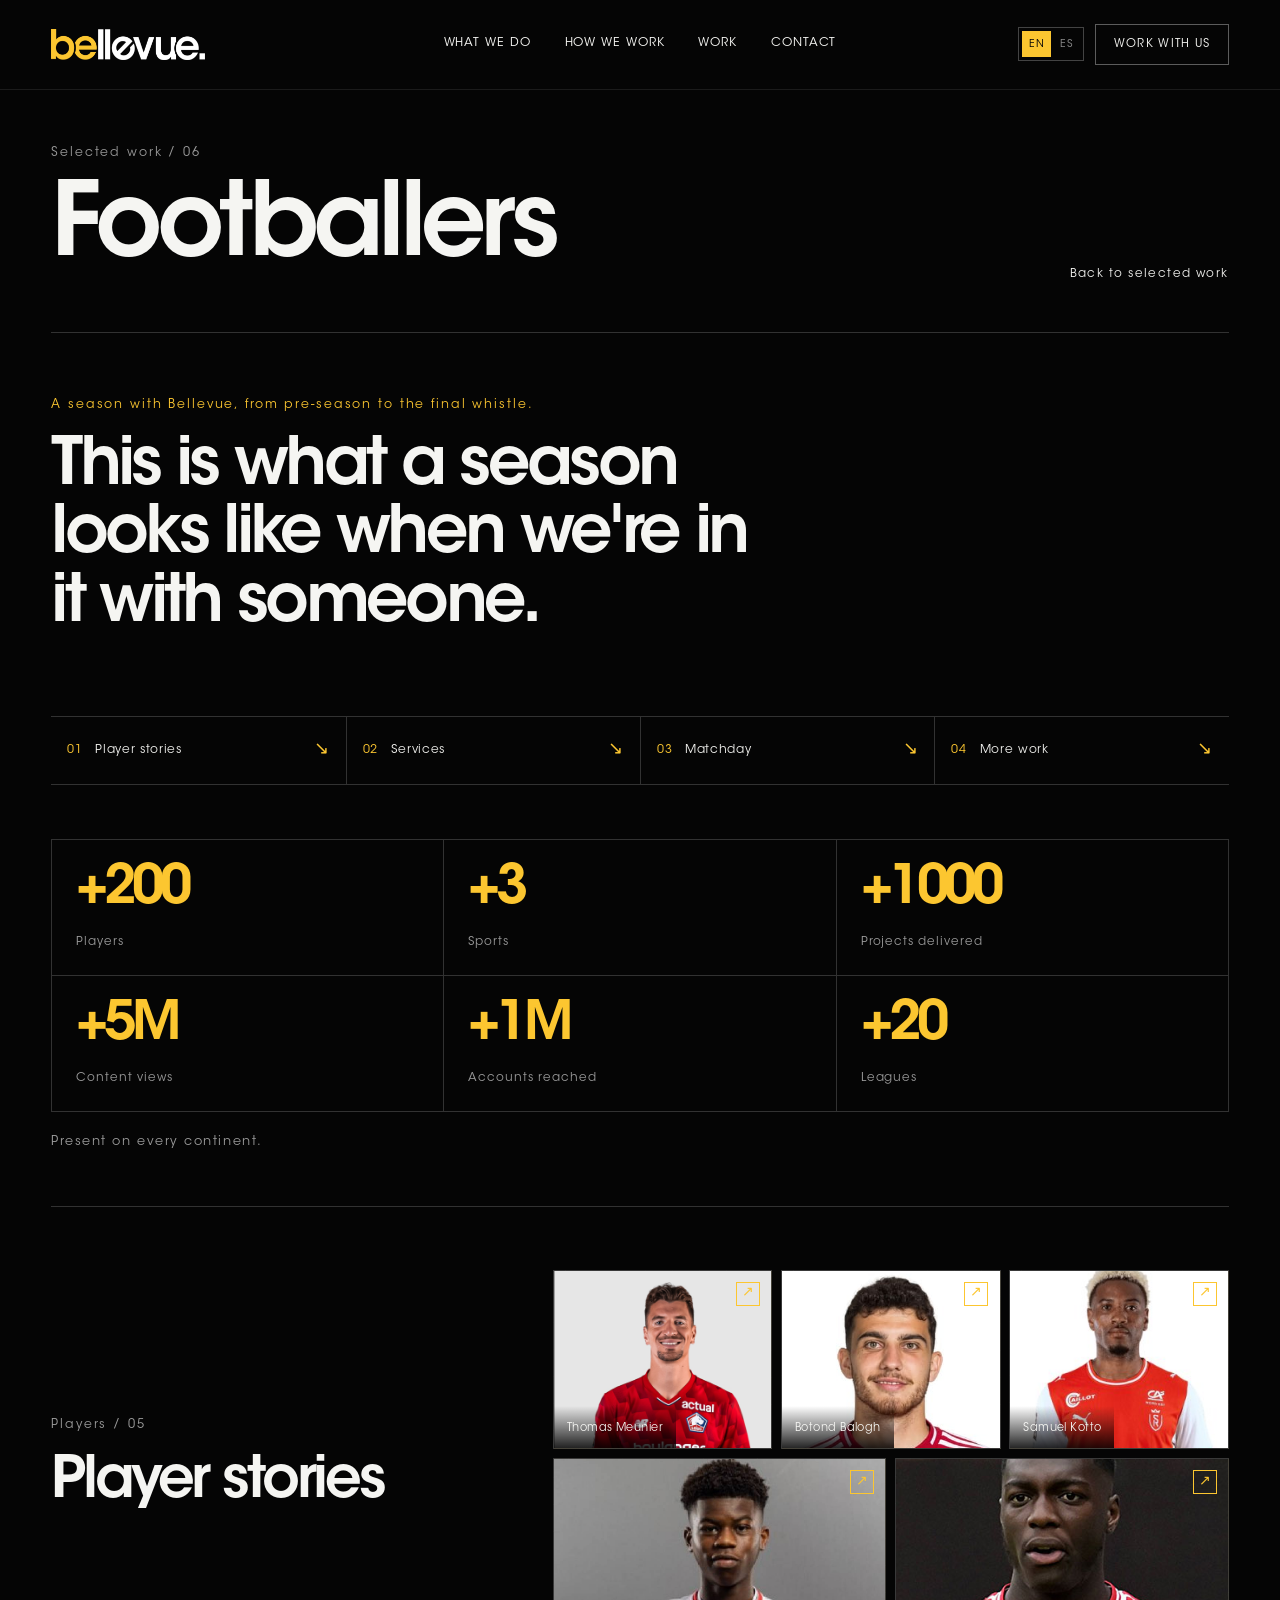
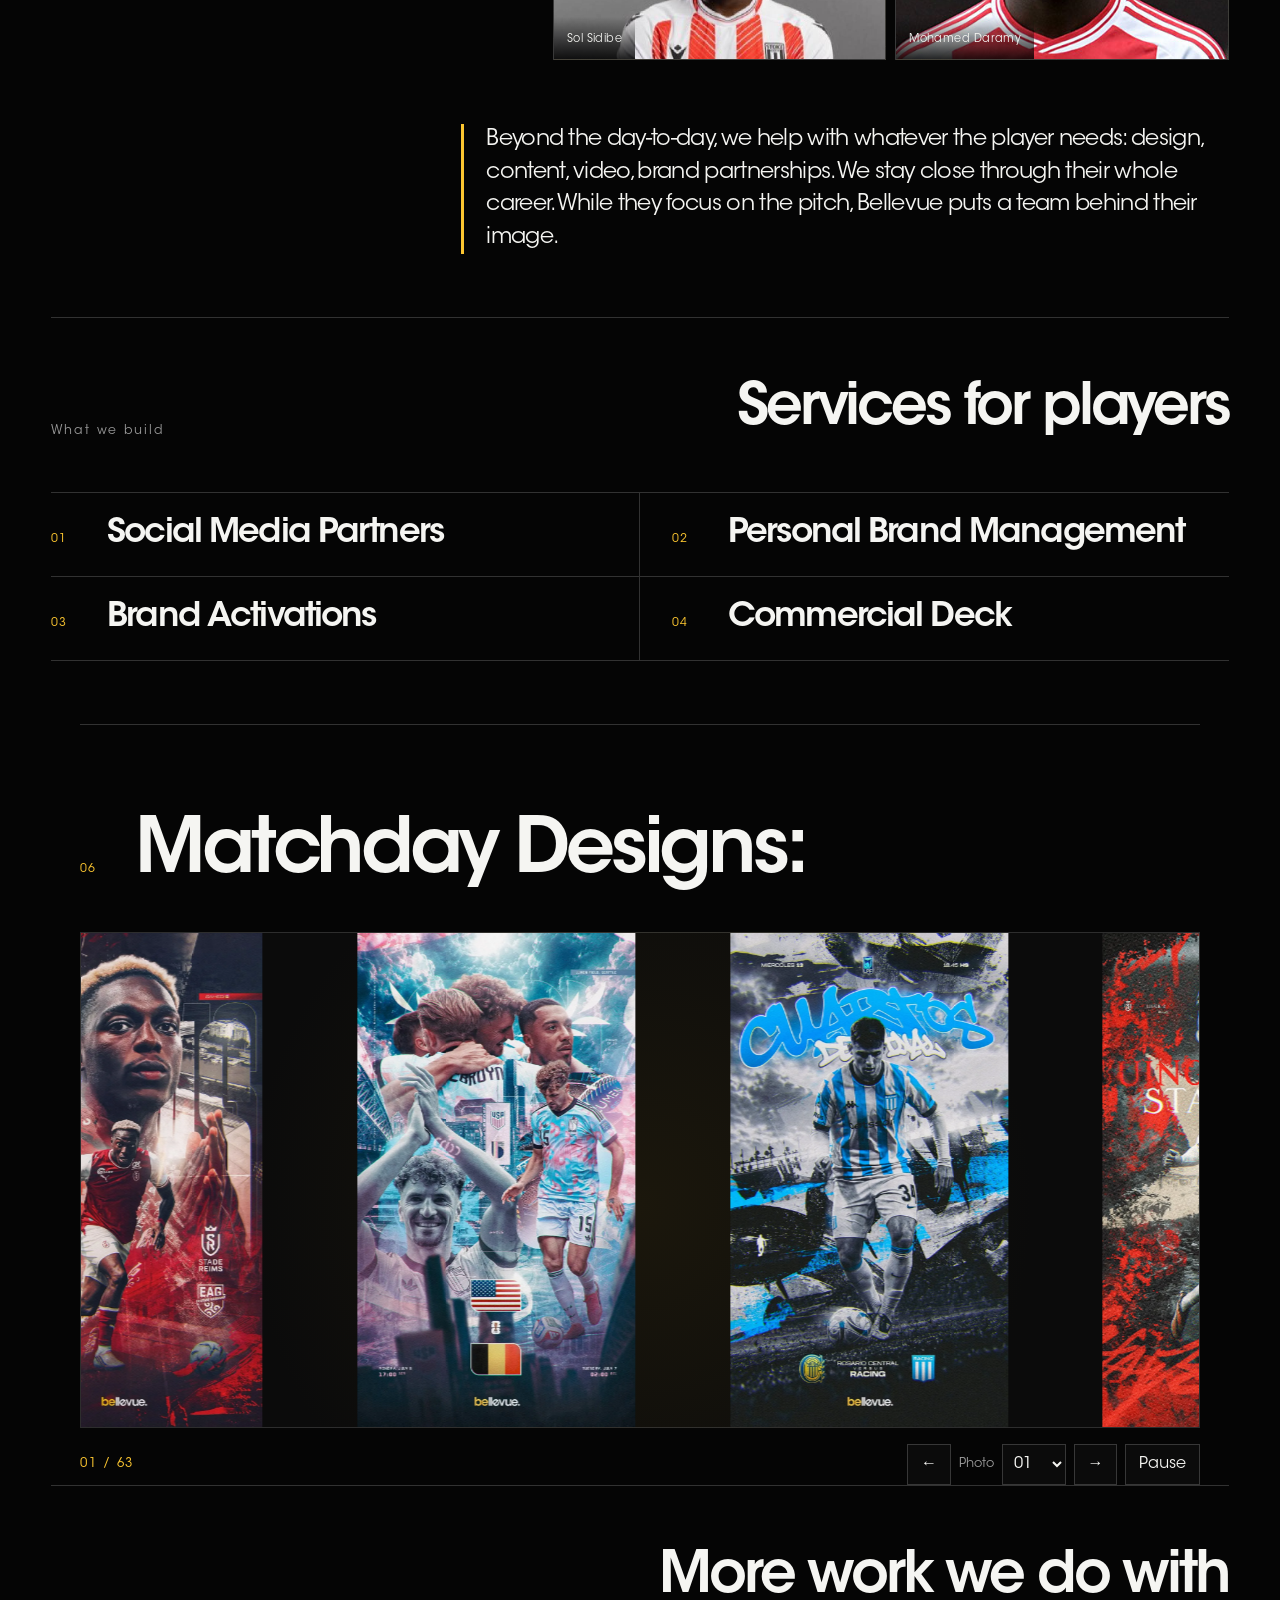
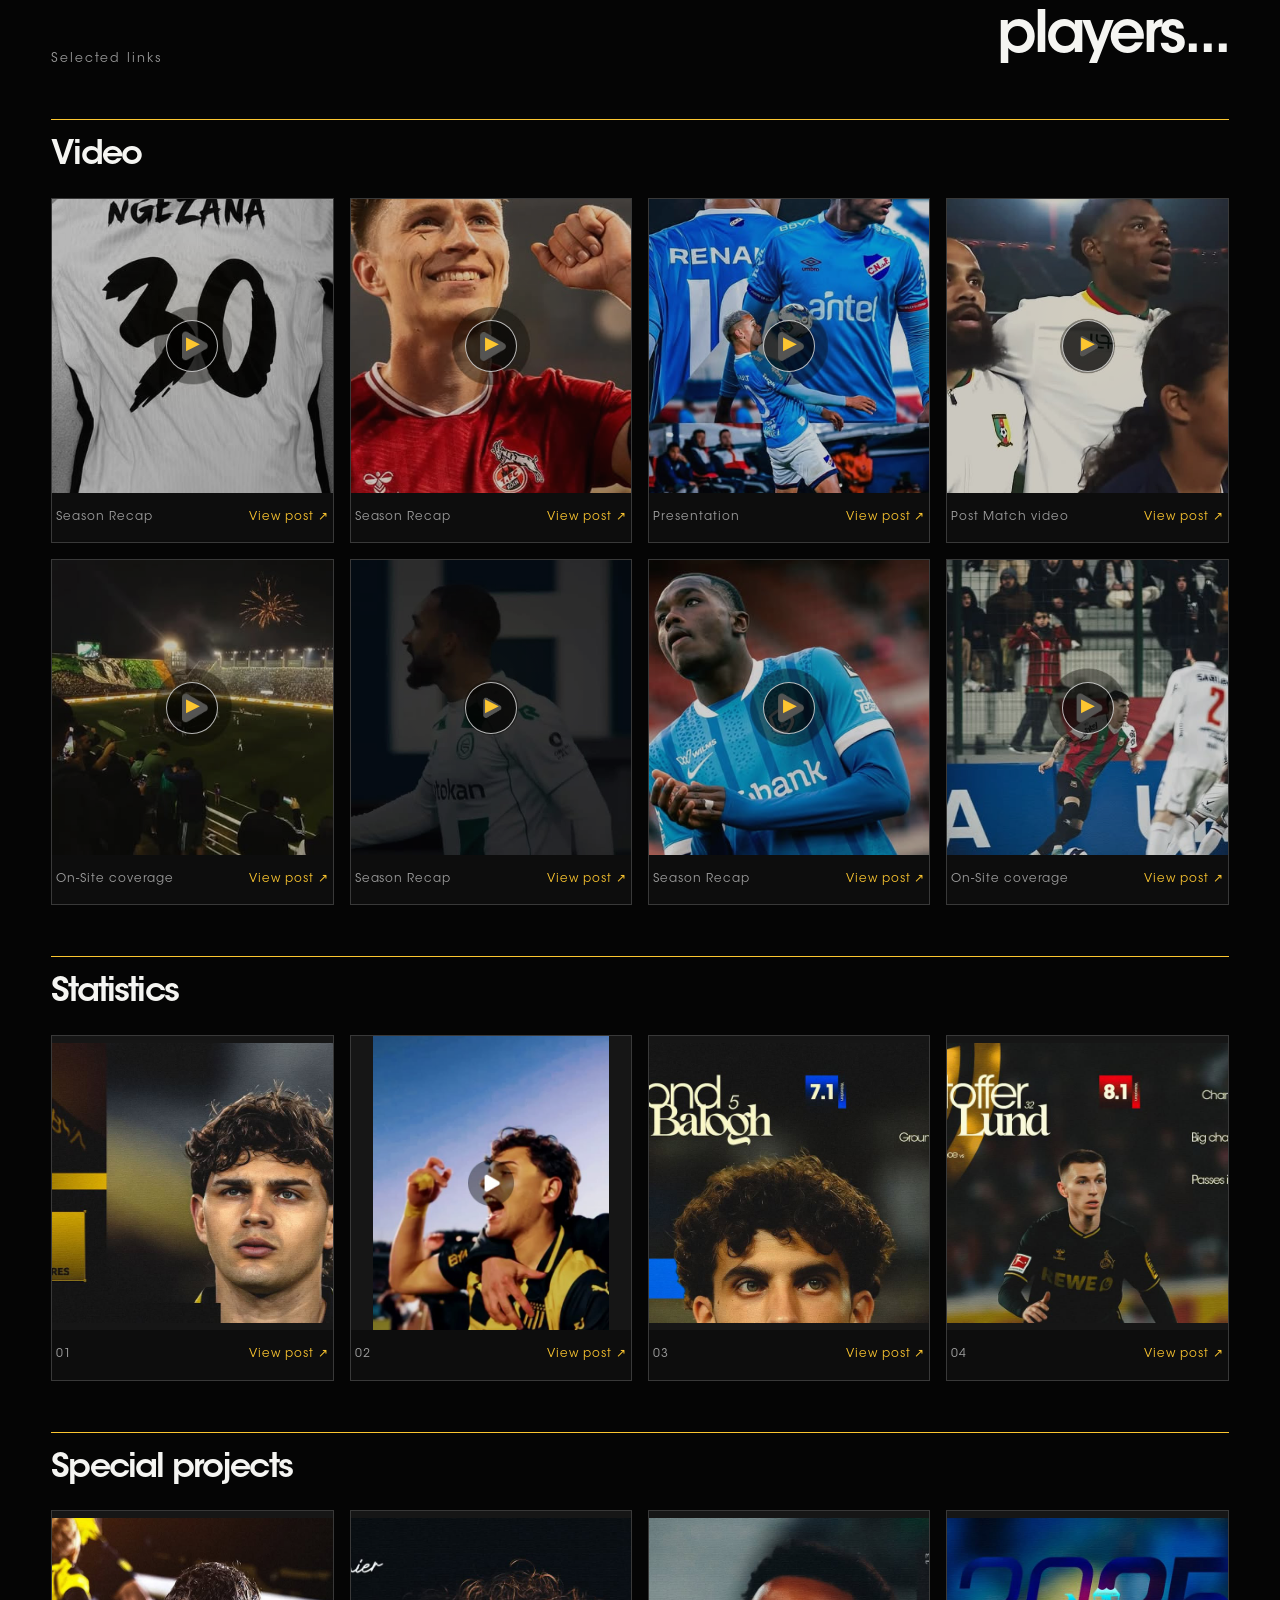
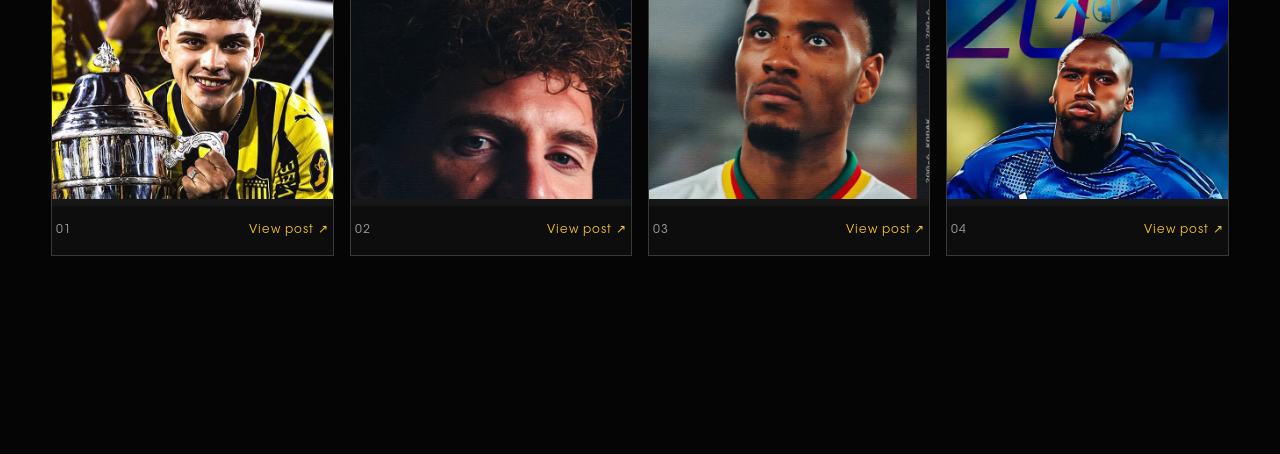
==== commit 081b7367: "Load updated Footballers copy" ====
--- a/footballers/index.html
+++ b/footballers/index.html
@@ -24,6 +24,6 @@
     </header>
     <div class="mobile-menu" id="mobile-menu" aria-hidden="true"><nav aria-label="Mobile navigation"><a href="../#services">What We Do</a><a href="../#process">How We Work</a><a href="../#work">Work</a><a href="../#contact">Contact</a></nav><p>Bellevue / Sports communication</p></div>
     <main id="main"><section class="category-work" aria-labelledby="category-title"><div class="category-work__head"><div><p class="eyebrow">Selected work / <span data-case-study-count>00</span></p><h1 id="category-title">Footballers</h1></div><a class="category-work__back" href="../#work">Back to selected work</a></div><div class="case-studies" data-case-studies></div></section></main>
-    <script type="module" src="../category-page.js?v=gallery-controls-20260928"></script>
+    <script type="module" src="../category-page.js?v=footballers-copy-20261020"></script>
   </body>
 </html>
--- a/styles.css
+++ b/styles.css
@@ -250,7 +250,8 @@
 
 /* Contact form in the existing closing section. */
 .contact-layout{display:grid;grid-template-columns:minmax(0,1fr) minmax(20rem,.72fr);gap:clamp(3rem,9vw,10rem);align-items:center;flex:1;margin:5vh 0}.contact-layout__intro h2{margin:0;font-size:clamp(5rem,11vw,12rem);line-height:.72}.contact-layout__intro>p{max-width:28rem;margin:2rem 0 0;font-size:1.05rem;line-height:1.45}.contact-form{display:grid;gap:1.5rem;padding:clamp(1.5rem,3vw,2.5rem);background:var(--black);color:var(--white);box-shadow:1rem 1rem 0 rgba(0,0,0,.16)}.contact-field{display:grid;gap:.7rem}.contact-field>span{font-size:.76rem;font-weight:700;letter-spacing:.1em;text-transform:uppercase}.contact-field>span em{margin-left:.35rem;color:rgba(255,255,255,.48);font-style:normal;font-weight:500}.contact-field input,.contact-field select,.contact-field textarea{width:100%;box-sizing:border-box;border:0;border-bottom:1px solid rgba(255,255,255,.35);border-radius:0;background:transparent;padding:.6rem 0;color:var(--white);font:inherit;font-size:1rem;outline:0}.contact-field textarea{min-height:6rem;resize:vertical}.contact-field select{cursor:pointer}.contact-field select option{background:var(--black);color:var(--white)}.contact-field input:focus,.contact-field select:focus,.contact-field textarea:focus{border-color:var(--gold)}.contact-field textarea::placeholder{color:rgba(255,255,255,.42)}.contact-submit{display:flex;align-items:center;justify-content:space-between;width:100%;margin-top:.7rem;border:1px solid var(--gold);background:var(--gold);padding:1.05rem 1.2rem;color:var(--black);font-size:.78rem;font-weight:850;letter-spacing:.11em;text-transform:uppercase;cursor:pointer;transition:background .3s ease,color .3s ease}.contact-submit:hover,.contact-submit:focus-visible{background:transparent;color:var(--gold)}.contact-submit i{font-size:1.3rem;font-style:normal;transition:transform .3s ease}.contact-submit:hover i,.contact-submit:focus-visible i{transform:translateX(.3rem)}.contact-form__status{min-height:1.25rem;margin:0;color:rgba(255,255,255,.68);font-size:.8rem;line-height:1.4}@media (max-width:900px){.contact-layout{grid-template-columns:1fr;gap:3rem}.contact-layout__intro h2{font-size:15vw}.contact-form{max-width:38rem}}@media (max-width:560px){.contact-layout{margin:3rem 0}.contact-layout__intro h2{font-size:17vw}.contact-layout__intro>p{font-size:1rem}.contact-form{padding:1.4rem}.contact-field>span{font-size:.7rem}}
-.contact-form__honey{position:absolute!important;left:-10000px!important;width:1px!important;height:1px!important;overflow:hidden!important}.contact-submit:disabled{cursor:wait;opacity:.58}
+.contact-submit:disabled{cursor:wait;opacity:.58}
+.contact-form__honey{position:absolute;left:-9999px;width:1px;height:1px;opacity:0}.contact-form__fallback{width:max-content;border-bottom:1px solid var(--gold);color:var(--white);font-size:.75rem;font-weight:700;letter-spacing:.08em;text-decoration:none;text-transform:uppercase}.contact-form__fallback[hidden]{display:none}.contact-form__fallback:hover{color:var(--gold)}
 
 /* Hero call to action and a restrained gold cursor aura. */
 .cursor-aura{position:fixed;z-index:110;left:0;top:0;width:.72rem;aspect-ratio:1;pointer-events:none;opacity:0;transform:translate3d(var(--cursor-x,-24rem),var(--cursor-y,-24rem),0) translate(-50%,-50%);border-radius:50%;background:var(--gold);box-shadow:0 0 0 .28rem rgba(252,198,48,.11),0 0 1.25rem rgba(252,198,48,.72);transition:opacity .18s ease;will-change:transform,opacity}.cursor-aura.is-active{opacity:1}
@@ -1310,17 +1311,14 @@
 .club-feature__gallery-grid { display: grid; grid-template-columns: repeat(5, minmax(0, 1fr)); gap: 0; overflow: hidden; }
 .club-feature__gallery-grid[data-gallery-count="10"] { grid-template-columns: repeat(4, minmax(0, 1fr)); }
 .club-feature__gallery-item { position: relative; display: block; min-width: 0; width: 100%; aspect-ratio: 1; padding: 0; overflow: hidden; border: 0; border-radius: 0; background: #111; color: var(--gold); cursor: pointer; }
-.club-feature__gallery-item::after { content: ""; position: absolute; inset: 45% 0 0; background: linear-gradient(transparent,rgba(0,0,0,.82)); pointer-events: none; }
 .club-feature__gallery-item:hover,.club-feature__gallery-item:focus-visible { z-index: 1; outline: 2px solid var(--gold); outline-offset: -2px; }
 .club-feature__gallery-item img { display: block; position: absolute; inset: 0; width: 100%; height: 100%; object-fit: cover; transition: transform .3s ease; }
 .club-feature__gallery-item:hover img,.club-feature__gallery-item:focus-visible img { transform: scale(1.04); }
 .club-feature__gallery-item--uncropped .club-feature__gallery-backdrop { filter: blur(1rem) brightness(.48); transform: scale(1.12); }
 .club-feature__gallery-item--uncropped:hover .club-feature__gallery-backdrop,.club-feature__gallery-item--uncropped:focus-visible .club-feature__gallery-backdrop { transform: scale(1.12); }
 .club-feature__gallery-item--uncropped .club-feature__gallery-artwork { object-fit: contain; }
-.club-feature__gallery-number,.club-feature__gallery-caption { position: absolute; z-index: 1; display: block; font-weight: 800; letter-spacing: .08em; }
+.club-feature__gallery-number { position: absolute; z-index: 1; display: block; font-weight: 800; letter-spacing: .08em; }
 .club-feature__gallery-number { left: .65rem; top: .55rem; padding: .15rem .35rem; background: rgba(0,0,0,.72); font-size: .65rem; }
-.club-feature__gallery-caption { left: .7rem; right: .7rem; bottom: .65rem; color: var(--white); font-size: .66rem; line-height: 1.25; text-align: left; text-transform: uppercase; }
-.club-feature__gallery-item:hover .club-feature__gallery-caption,.club-feature__gallery-item:focus-visible .club-feature__gallery-caption { color: var(--gold); }
 .club-feature__gallery-grid[data-gallery-count="18"] .club-feature__gallery-item:last-child,.club-feature__gallery-grid[data-gallery-count="10"] .club-feature__gallery-item:nth-last-child(2) { grid-column: span 3; aspect-ratio: 3; }
 .company-feature { position: relative; display: grid; grid-template-columns: minmax(0, 1fr) auto; align-content: center; align-items: end; gap: 1.5rem; min-height: 23rem; padding: clamp(3rem, 6vw, 6rem) 0; overflow: hidden; border-bottom: 1px solid var(--line); }
 .company-feature .eyebrow { grid-column: 1 / -1; color: var(--gold); }
@@ -1598,3 +1596,78 @@
   .bridge__stage p, .bridge__stage h2 { position: relative; z-index: 1; }
   .bridge__stage h2 { position: absolute; }
 }
+
+/* Allow the longer team statement to wrap without clipping its gold reveal. */
+.team__statement strong {
+  max-width: 100%;
+  white-space: normal;
+  font-size: clamp(3rem, 5.2vw, 6.8rem);
+  line-height: .96;
+}
+@media (max-width: 900px) {
+  .team__statement strong { font-size: clamp(2.5rem, 8vw, 5rem); }
+}
+@media (max-width: 560px) {
+  .team__statement strong { font-size: clamp(2.6rem, 13vw, 4.3rem); }
+}
+
+/* Paint the real letters so the final S cannot be clipped by a duplicate overlay. */
+.team__statement strong {
+  color: transparent;
+  background: linear-gradient(90deg, var(--gold) 0 var(--team-fill), rgba(255, 255, 255, .12) var(--team-fill) 100%);
+  -webkit-background-clip: text;
+  background-clip: text;
+}
+.team__statement strong::after { content: none; }
+
+/* The display font extends beyond its final advance width on desktop. */
+@media (min-width: 901px) {
+  .team__statement strong { padding-right: .2em; }
+}
+
+/* Avoid white outlines over the gold fill; wrapped mobile text stays fully painted. */
+.team__statement strong { -webkit-text-stroke: 0; }
+@media (max-width: 900px) {
+  .team__statement strong {
+    background: none;
+    color: var(--gold);
+    -webkit-text-fill-color: var(--gold);
+  }
+}
+
+/* Each process note appears beneath its title as that stage turns white. */
+.process__steps li { opacity: 1; }
+.process__step {
+  display: flex;
+  flex-direction: column;
+  align-items: flex-start;
+  width: 100%;
+  padding: .6rem 0 1rem;
+  text-align: left;
+}
+.process__content { min-width: 0; }
+.process__description {
+  max-height: 0;
+  overflow: hidden;
+  margin: 0;
+  color: var(--muted);
+  font-size: clamp(.88rem, 1.15vw, 1rem);
+  line-height: 1.45;
+  opacity: 0;
+  transform: translateY(.5rem);
+  transition: max-height .55s ease, margin-top .55s ease, opacity .45s ease, transform .45s ease;
+}
+.process__steps li.is-active .process__description {
+  max-height: 14rem;
+  margin-top: 1rem;
+  opacity: 1;
+  transform: none;
+}
+@media (max-width: 900px) {
+  .process { height: auto; }
+  .process__stage { position: relative; height: auto; min-height: 100svh; overflow: visible; }
+  .process__steps li { display: block; }
+  .process__step { display: grid; grid-template-columns: 3.5rem 1fr; align-items: center; }
+  .process__steps strong { font-size: clamp(1.8rem, 4vw, 2.7rem); }
+  .process__description { max-width: 36rem; }
+}
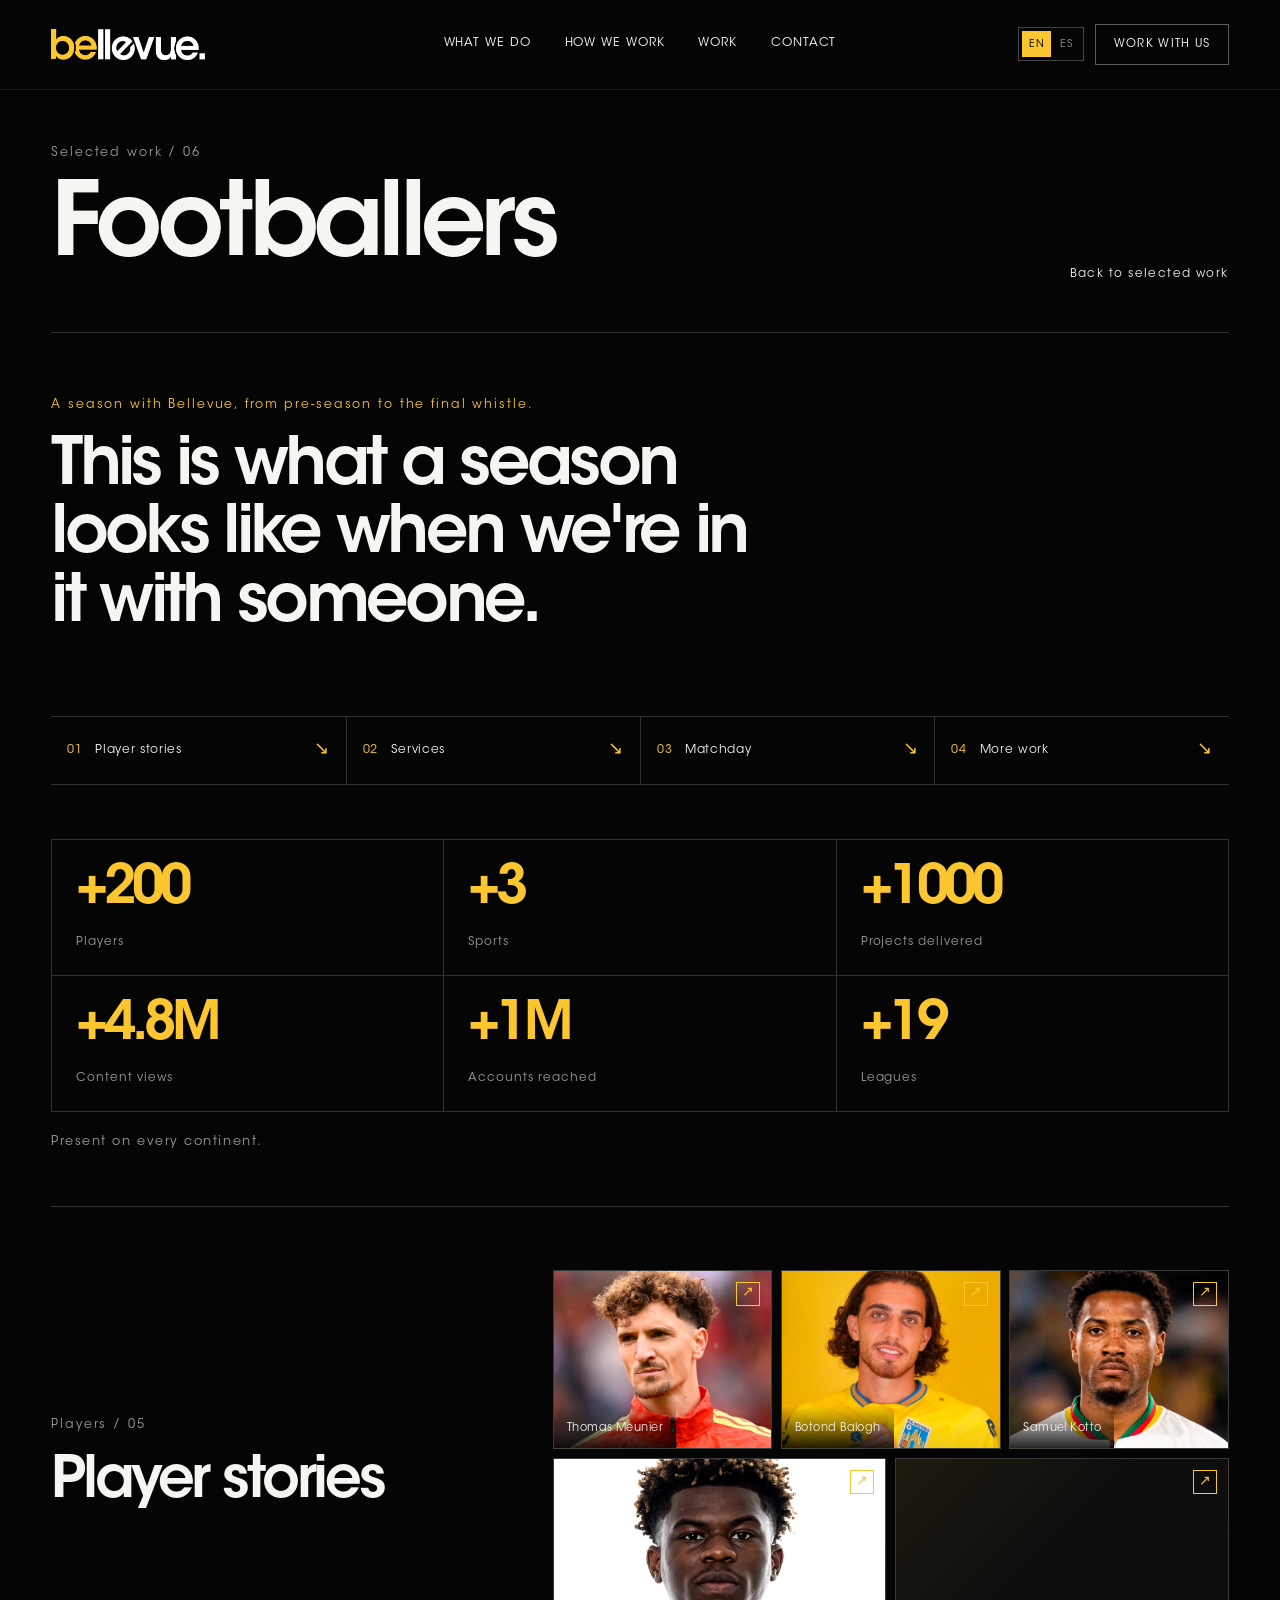
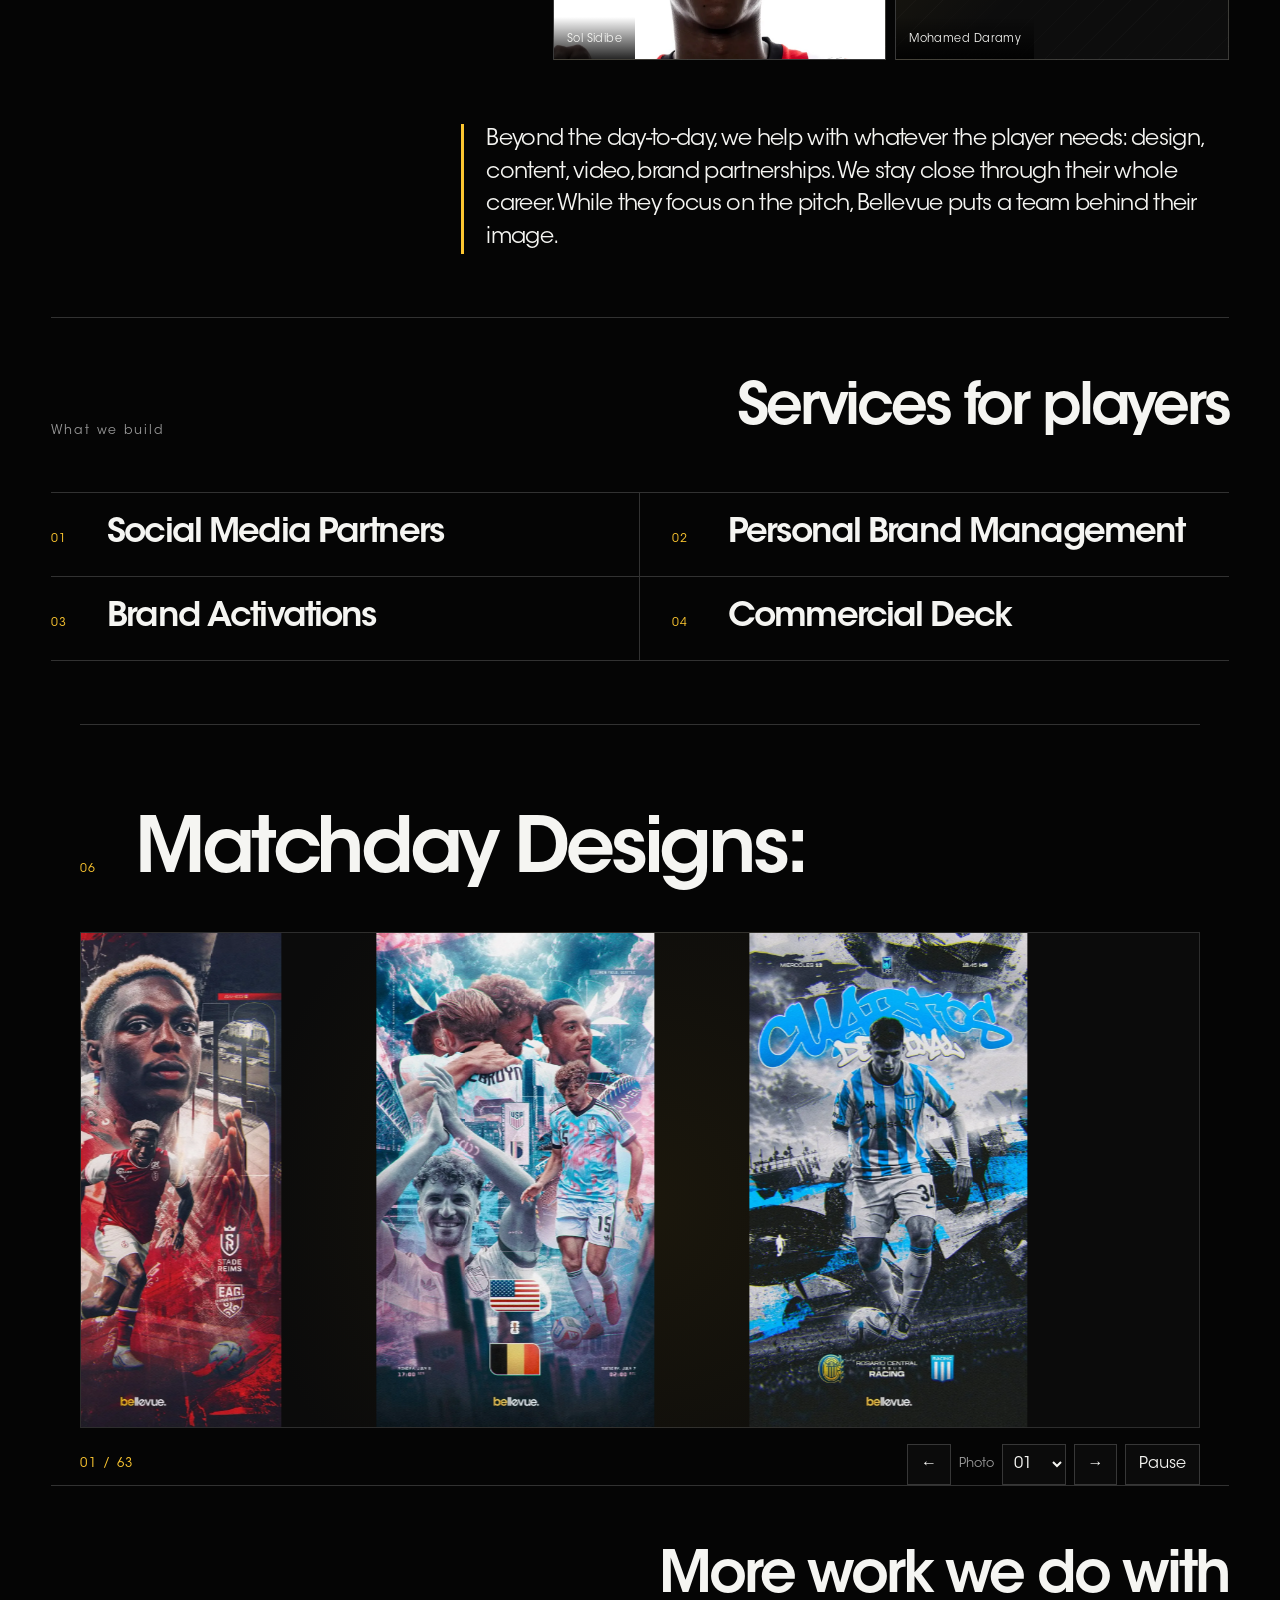
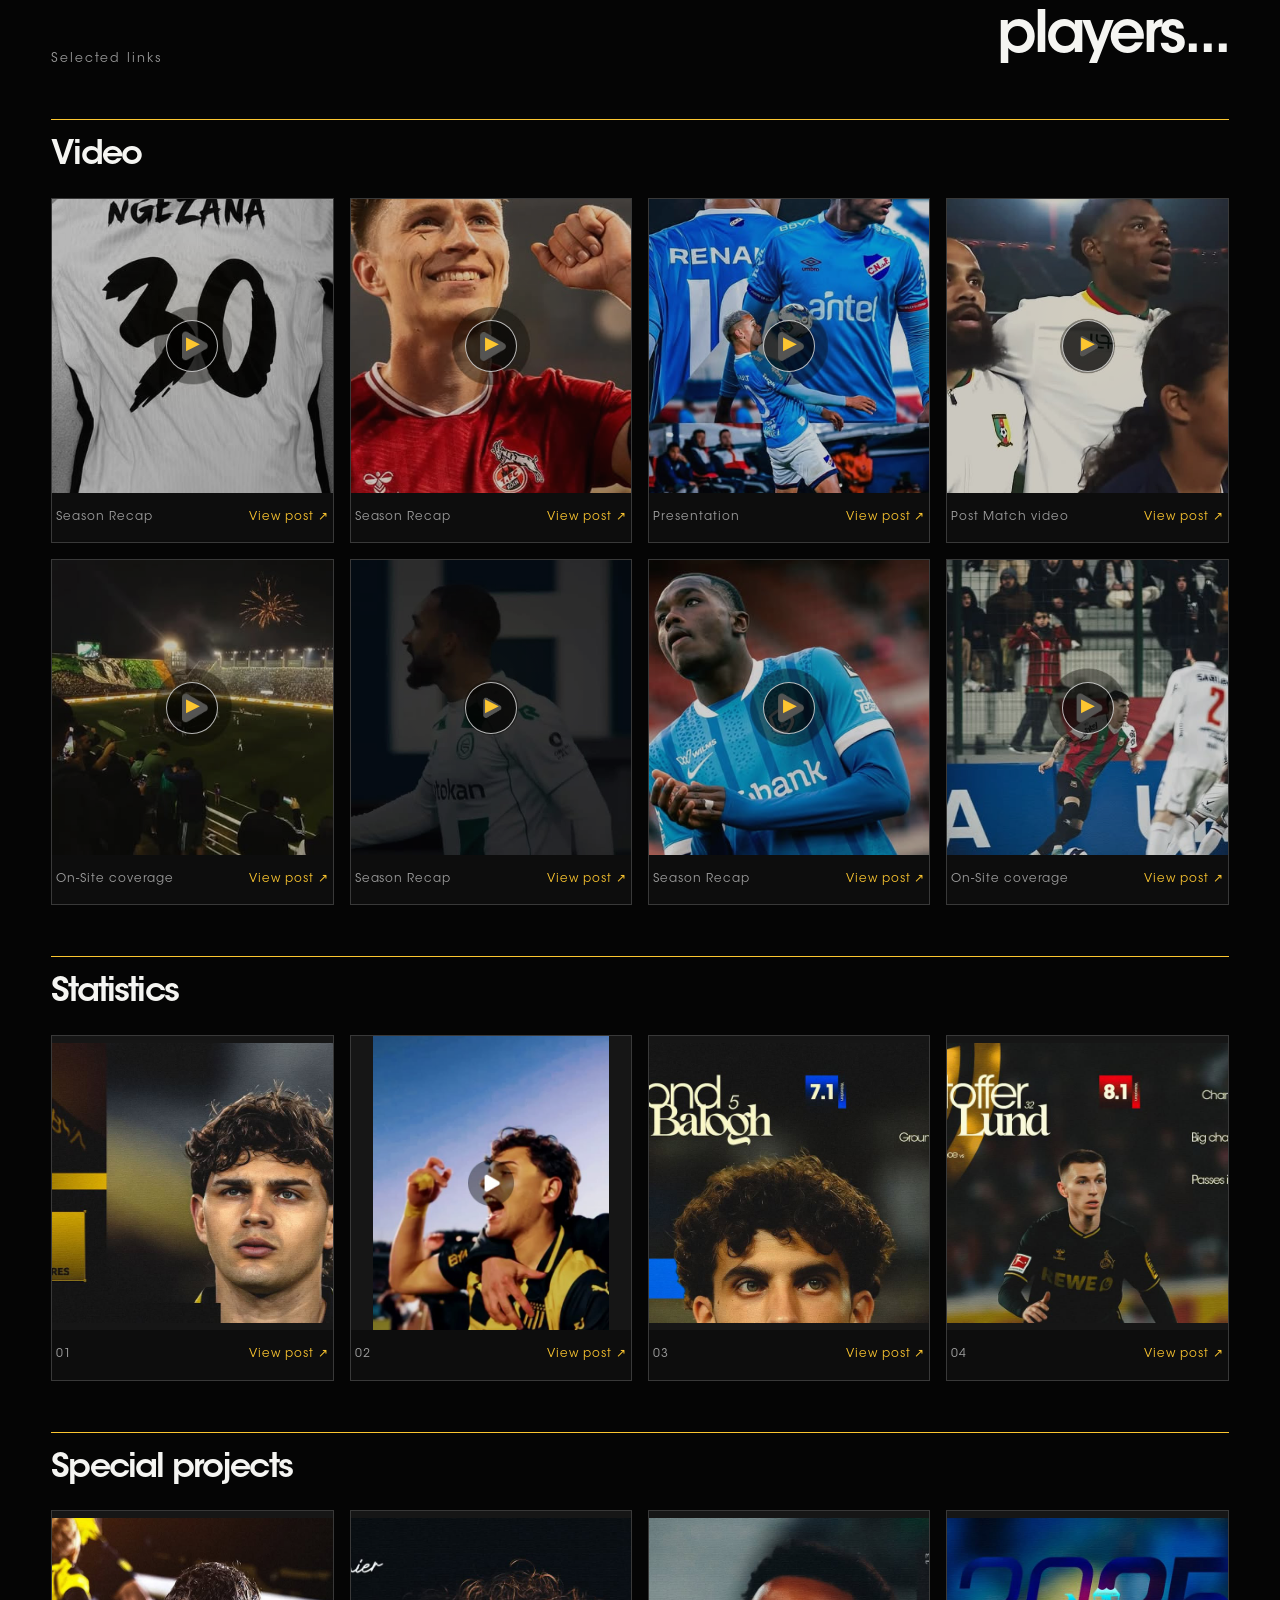
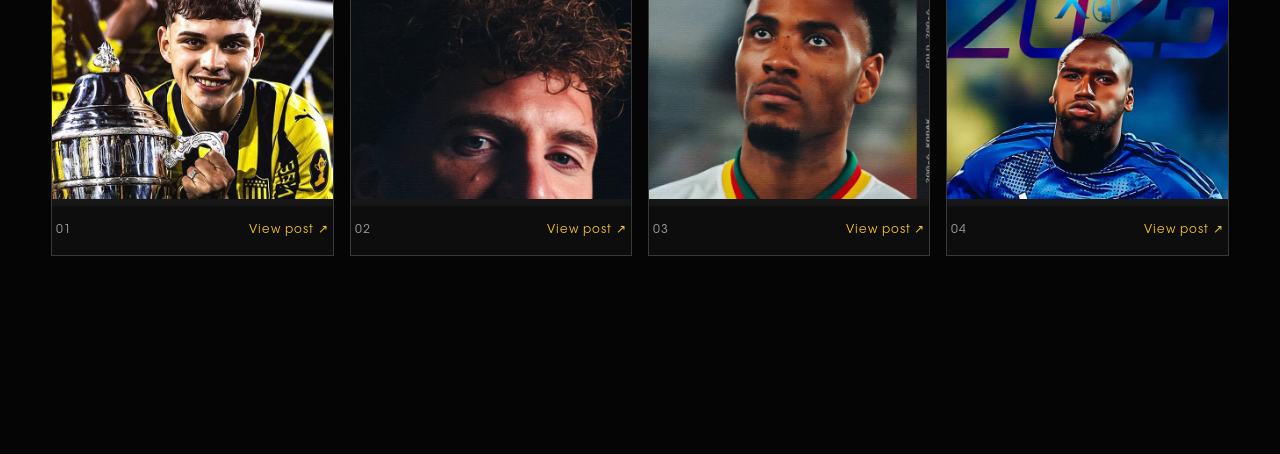
==== commit b616403d: "Load optimized Footballers photos" ====
--- a/footballers/index.html
+++ b/footballers/index.html
@@ -24,6 +24,6 @@
     </header>
     <div class="mobile-menu" id="mobile-menu" aria-hidden="true"><nav aria-label="Mobile navigation"><a href="../#services">What We Do</a><a href="../#process">How We Work</a><a href="../#work">Work</a><a href="../#contact">Contact</a></nav><p>Bellevue / Sports communication</p></div>
     <main id="main"><section class="category-work" aria-labelledby="category-title"><div class="category-work__head"><div><p class="eyebrow">Selected work / <span data-case-study-count>00</span></p><h1 id="category-title">Footballers</h1></div><a class="category-work__back" href="../#work">Back to selected work</a></div><div class="case-studies" data-case-studies></div></section></main>
-    <script type="module" src="../category-page.js?v=footballers-copy-20261020"></script>
+    <script type="module" src="../category-page.js?v=footballers-photos-20261020"></script>
   </body>
 </html>
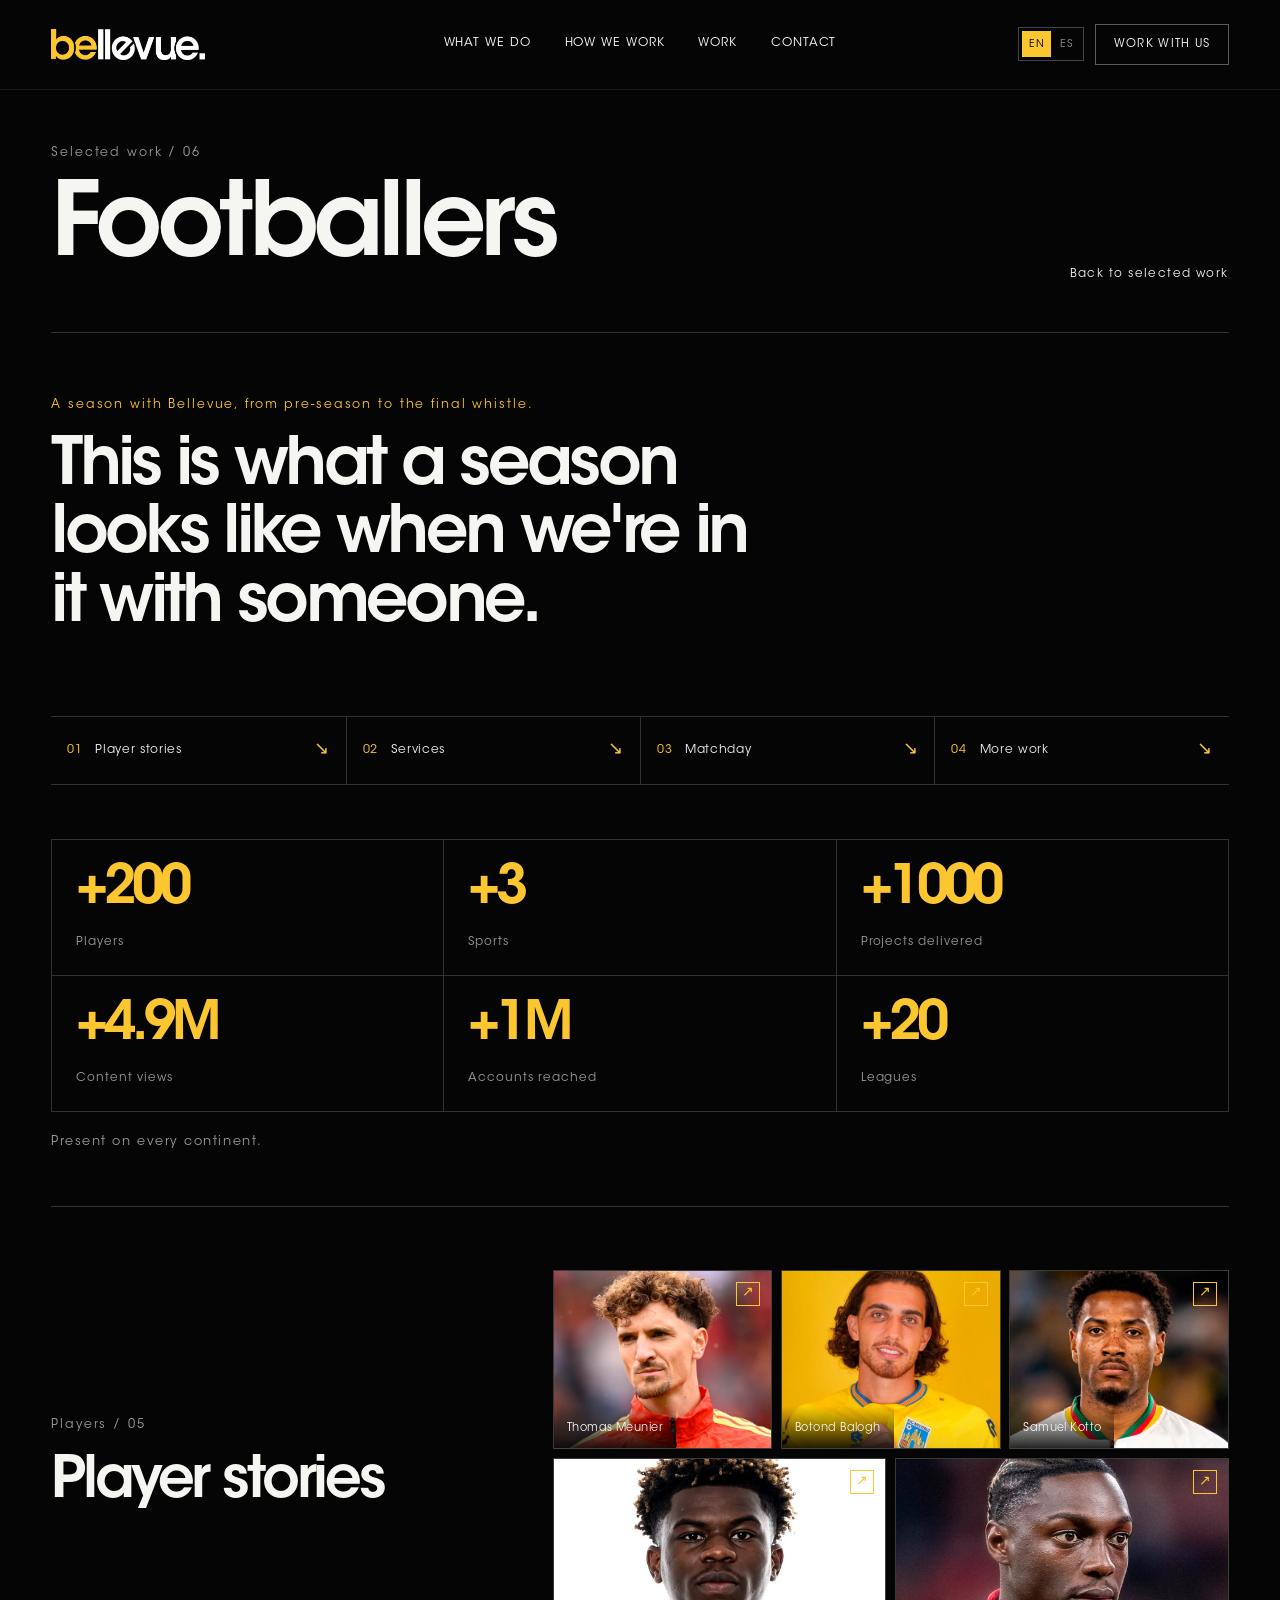
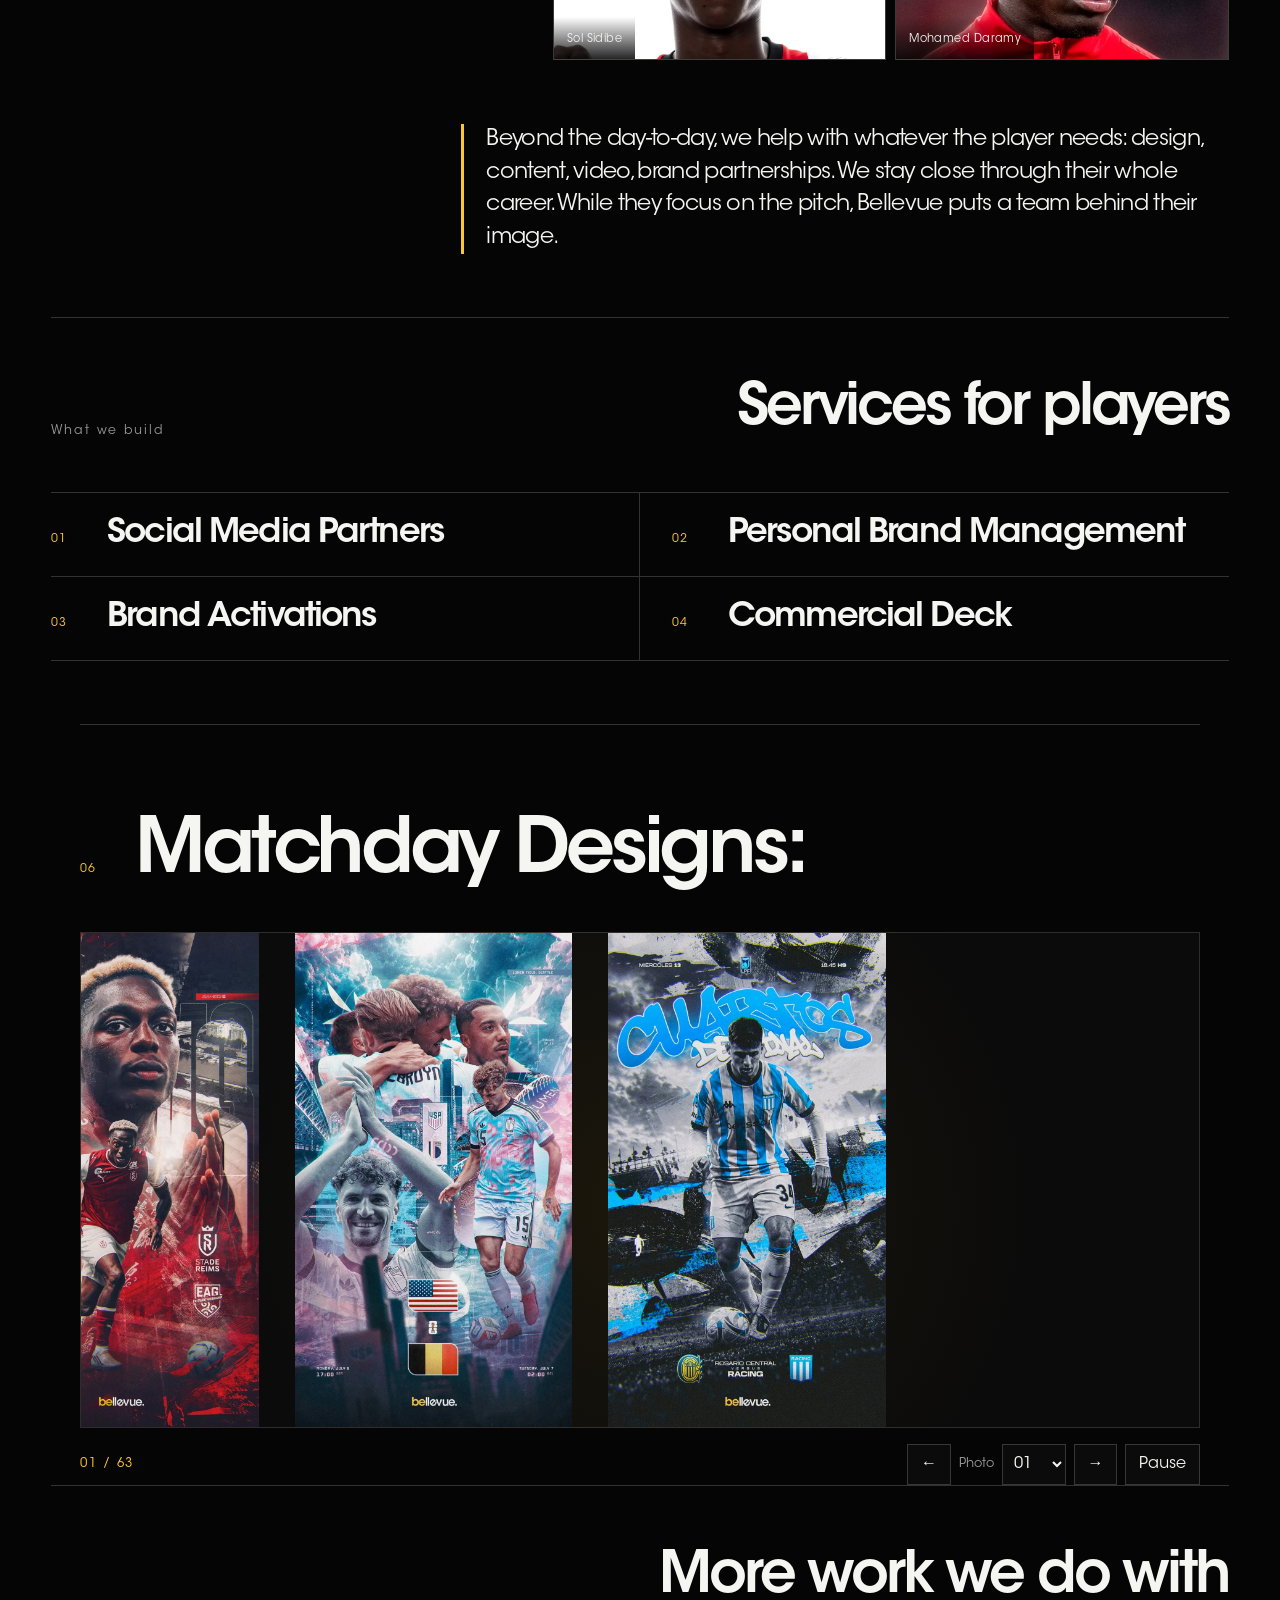
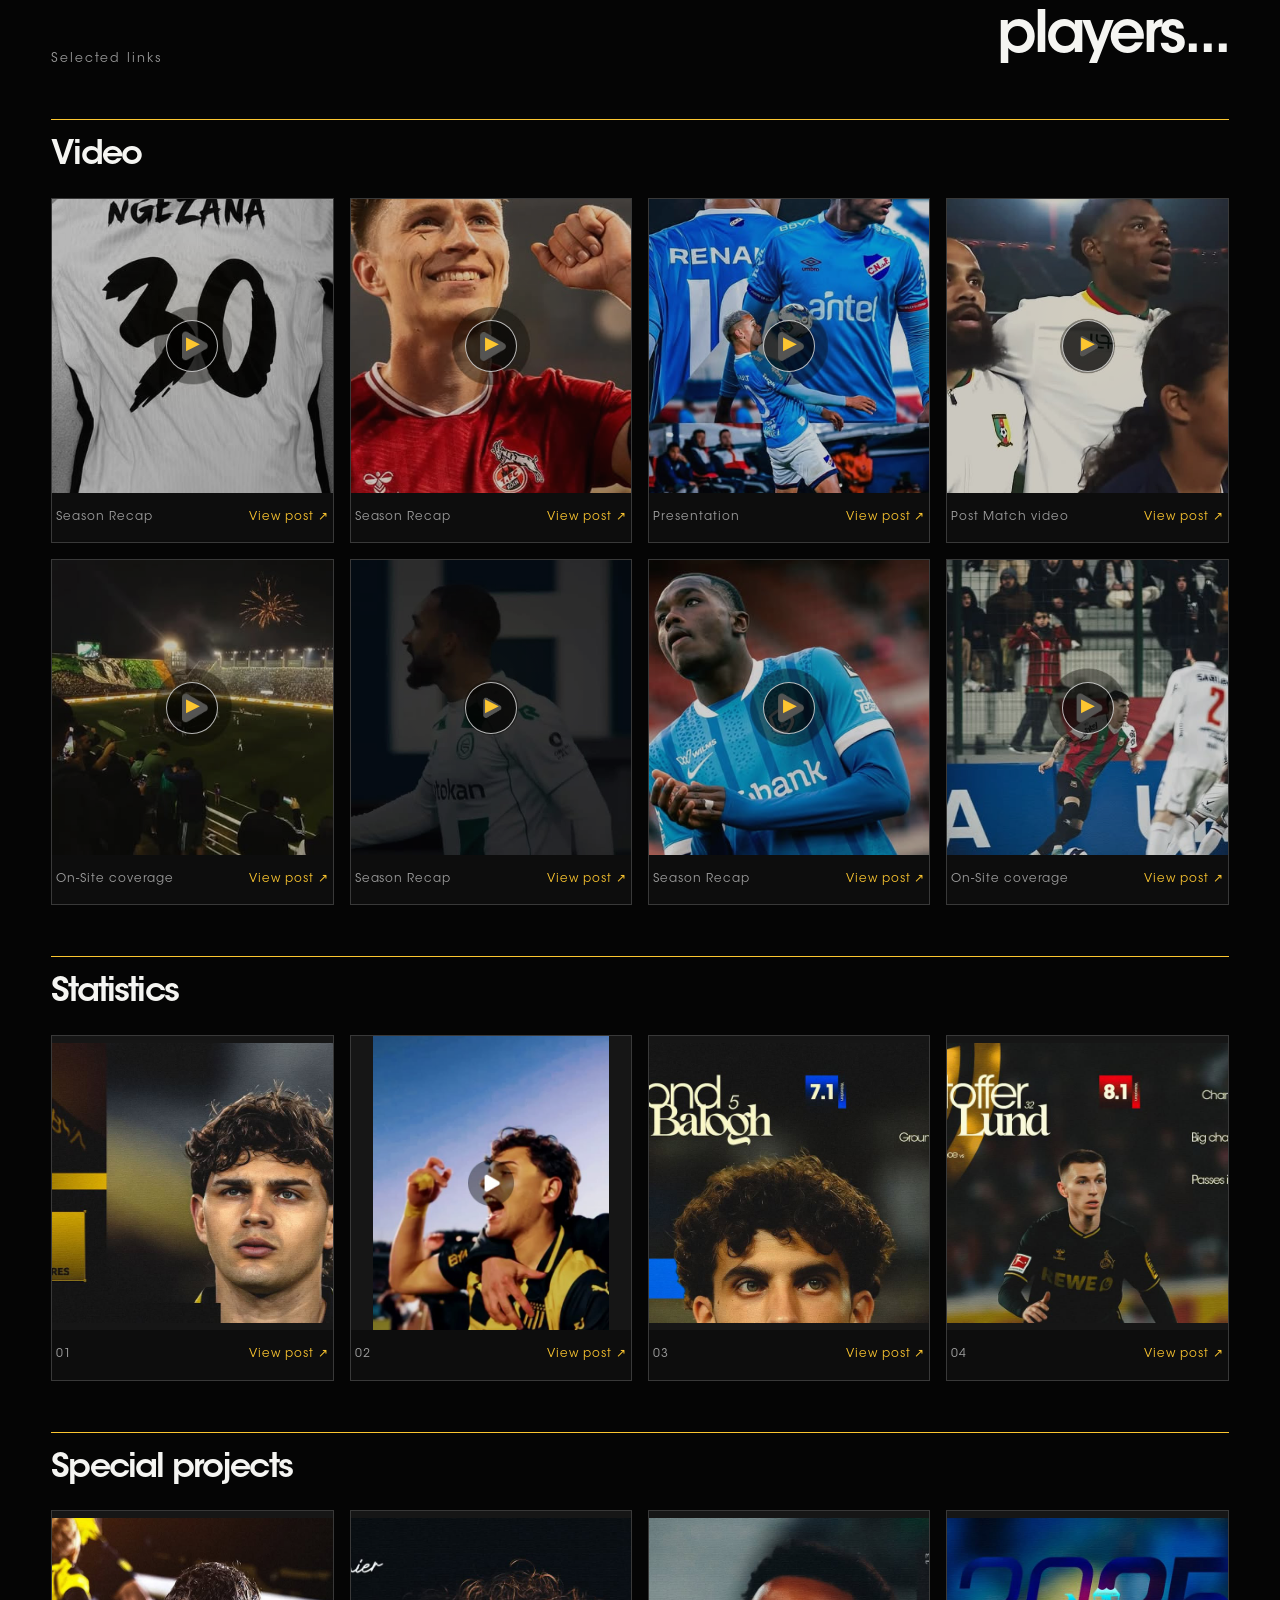
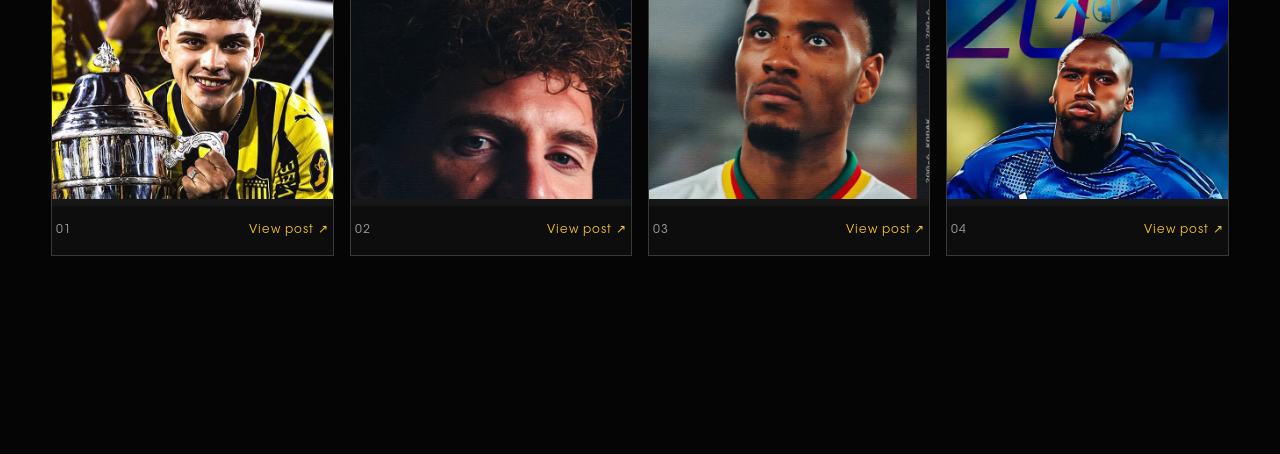
==== commit 20610626: "Load tighter Matchday Designs carousel" ====
--- a/footballers/index.html
+++ b/footballers/index.html
@@ -10,7 +10,7 @@
     <link rel="icon" type="image/png" sizes="16x16" href="../favicon-16x16.png?v=transparent" />
     <link rel="apple-touch-icon" sizes="180x180" href="../apple-touch-icon.png?v=transparent" />
     <script>document.documentElement.classList.add("motion-full");</script>
-    <link rel="stylesheet" href="../styles.css?v=gallery-controls-20260928" />
+    <link rel="stylesheet" href="../styles.css?v=matchday-spacing-20261020" />
     <title>Footballers — Bellevue</title>
   </head>
   <body class="category-page" data-category="footballers">
@@ -24,6 +24,6 @@
     </header>
     <div class="mobile-menu" id="mobile-menu" aria-hidden="true"><nav aria-label="Mobile navigation"><a href="../#services">What We Do</a><a href="../#process">How We Work</a><a href="../#work">Work</a><a href="../#contact">Contact</a></nav><p>Bellevue / Sports communication</p></div>
     <main id="main"><section class="category-work" aria-labelledby="category-title"><div class="category-work__head"><div><p class="eyebrow">Selected work / <span data-case-study-count>00</span></p><h1 id="category-title">Footballers</h1></div><a class="category-work__back" href="../#work">Back to selected work</a></div><div class="case-studies" data-case-studies></div></section></main>
-    <script type="module" src="../category-page.js?v=footballers-photos-20261020"></script>
+    <script type="module" src="../category-page.js?v=matchday-spacing-20261020"></script>
   </body>
 </html>
--- a/styles.css
+++ b/styles.css
@@ -1073,7 +1073,7 @@
 }
 .photo-slider__track {
   display: flex;
-  width: 400%;
+  width: 112%;
   height: 100%;
   will-change: transform;
 }
@@ -1123,10 +1123,8 @@
 .photo-slider__actions select:focus-visible { border-color: var(--gold); color: var(--gold); }
 .photo-slider__actions button:focus-visible,
 .photo-slider__actions select:focus-visible { outline: 2px solid var(--gold); outline-offset: .15rem; }
-@media (min-width: 701px) {
-  .photo-slider__track { width: 133.333333%; }
-}
 @media (max-width: 700px) {
+  .photo-slider__track { width: 272%; }
   .case-study-gallery__head { gap: 1rem; }
   .case-study-gallery__head h2 { font-size: clamp(2.6rem, 10vw, 4rem); }
   .photo-slider__frame { height: min(52svh, 27rem); min-height: 17rem; }
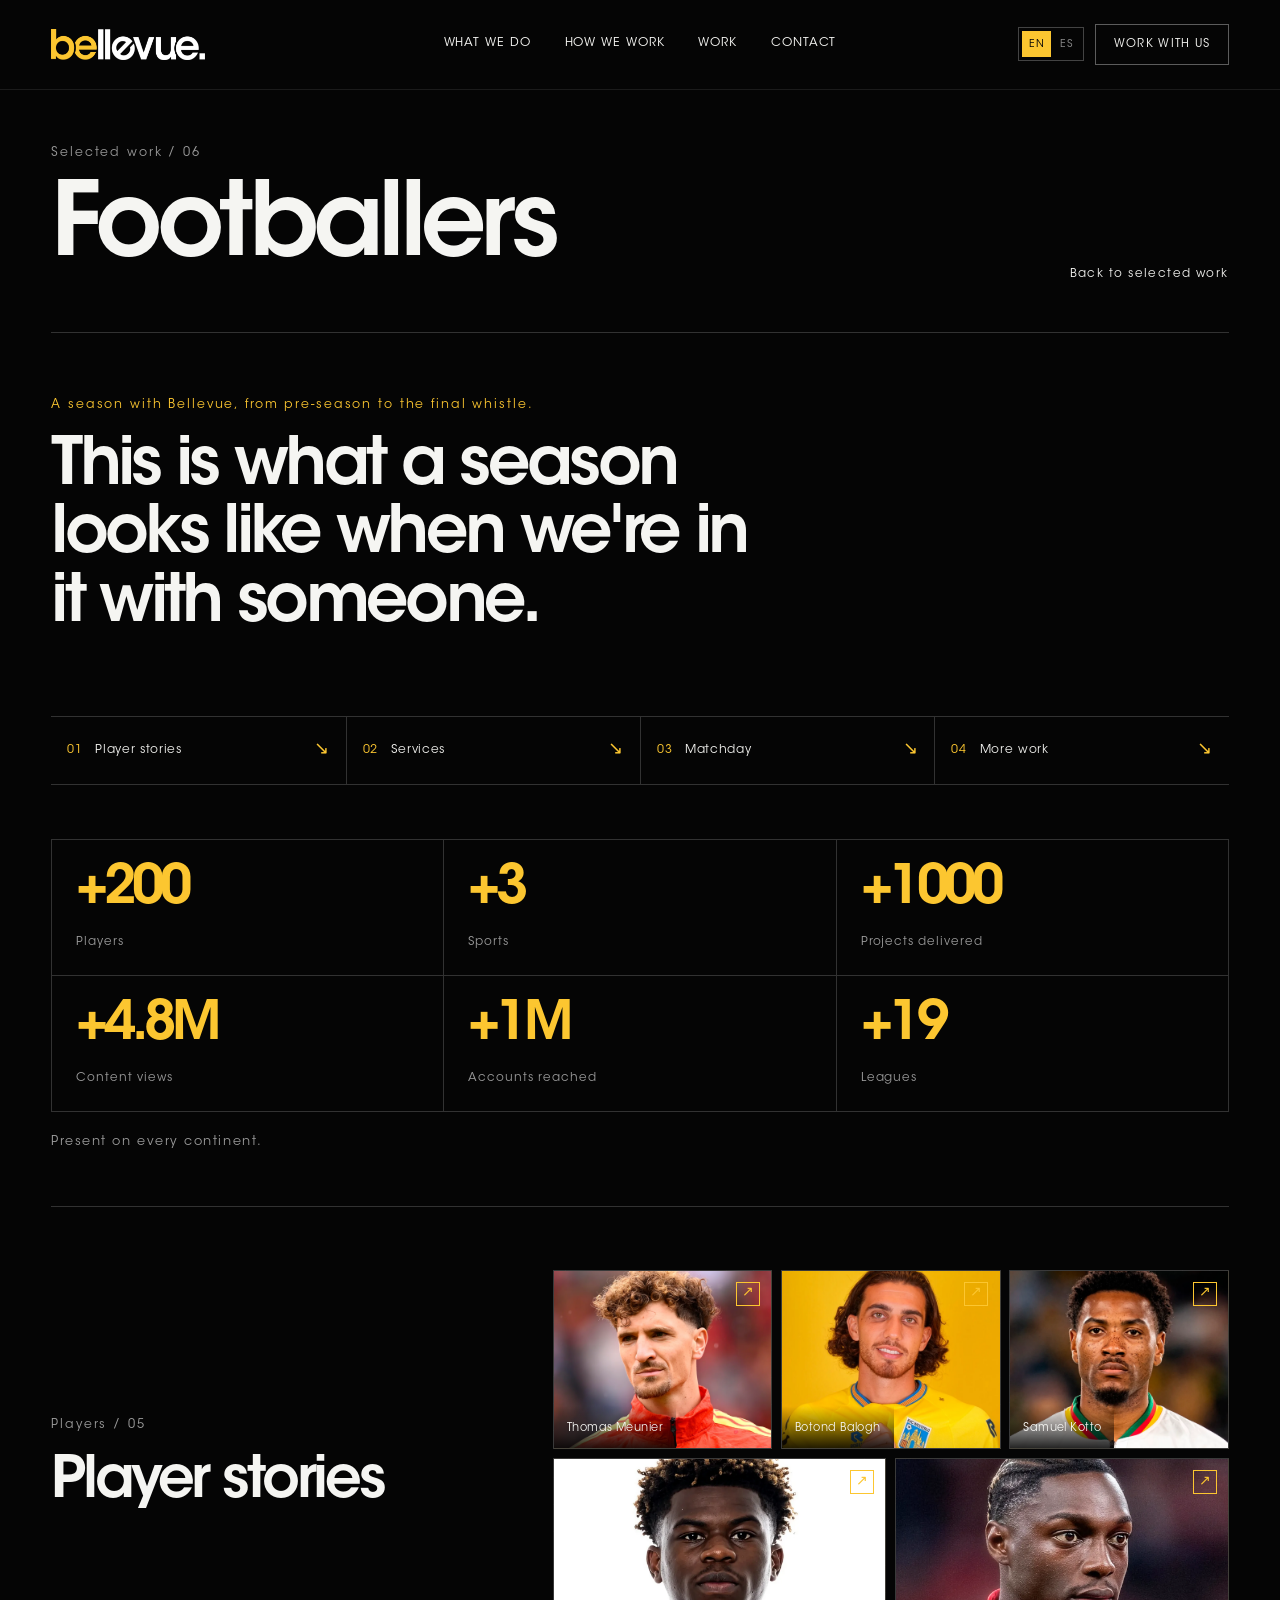
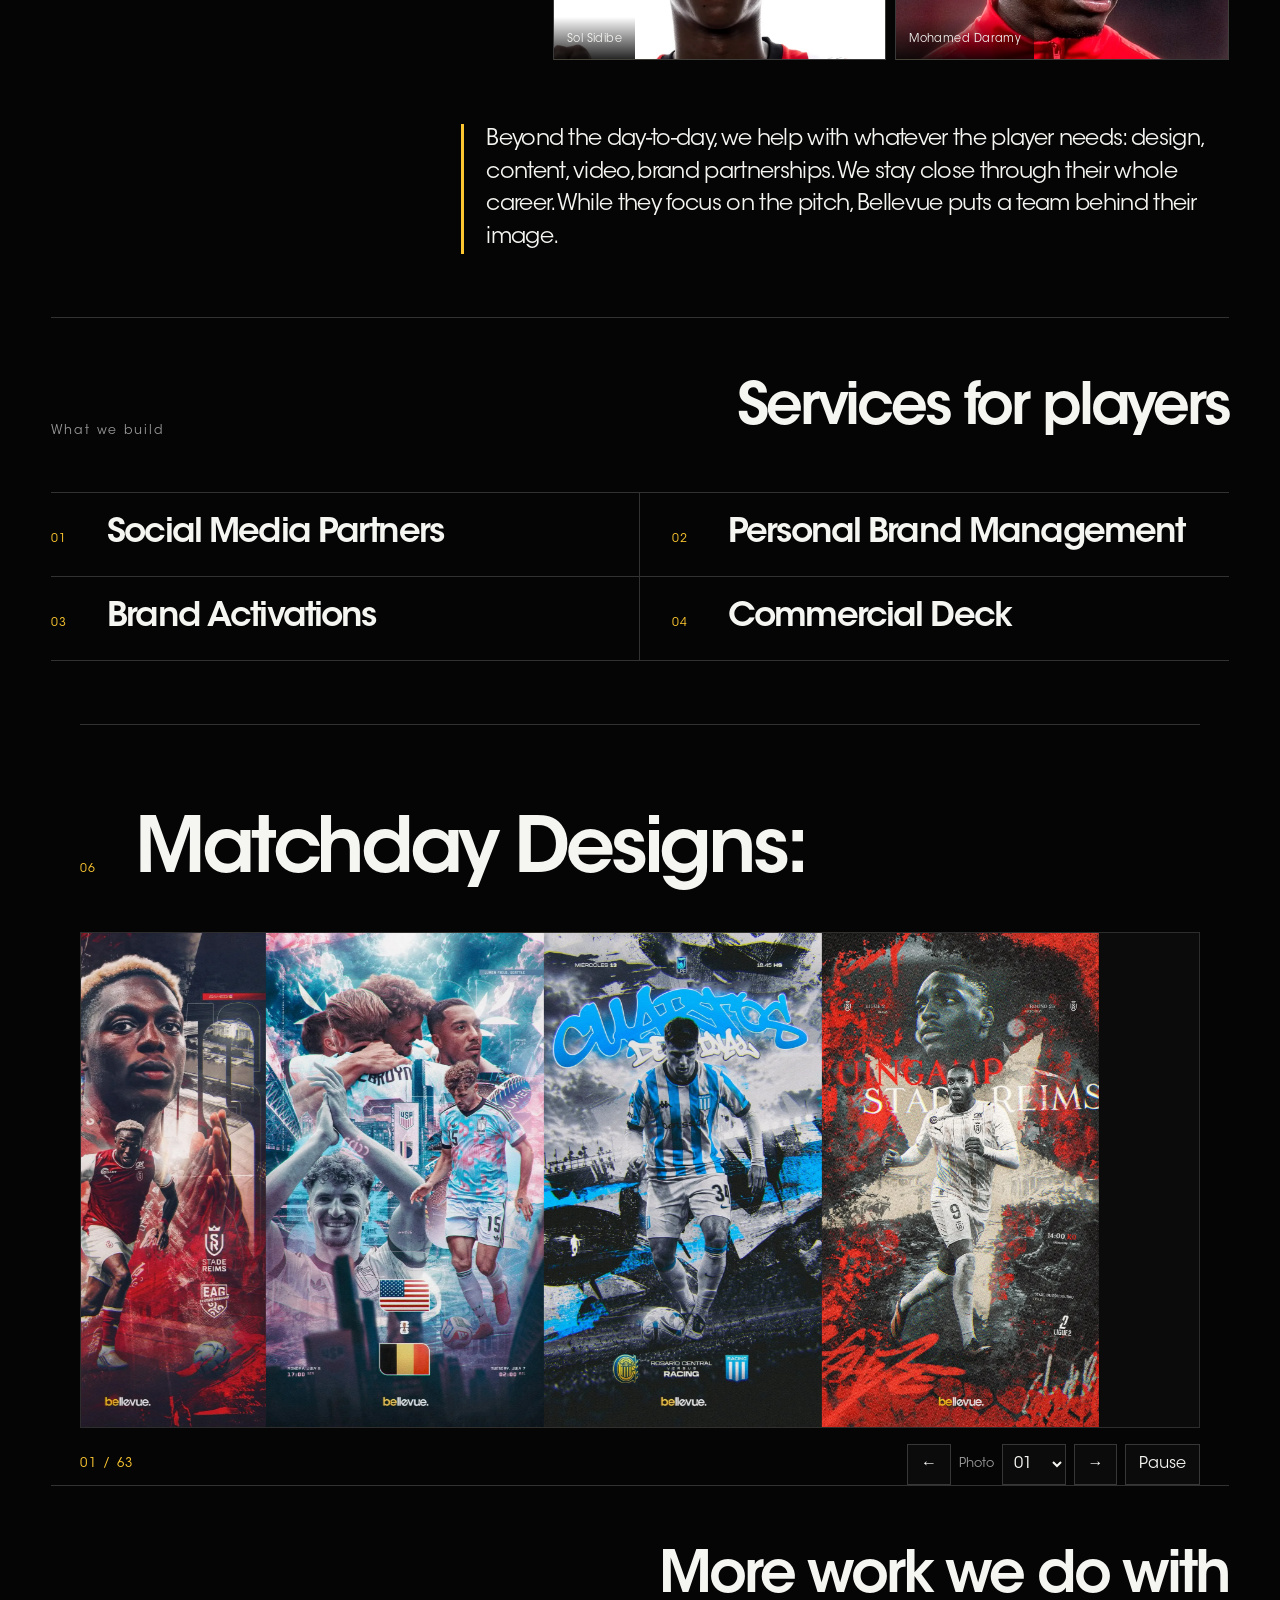
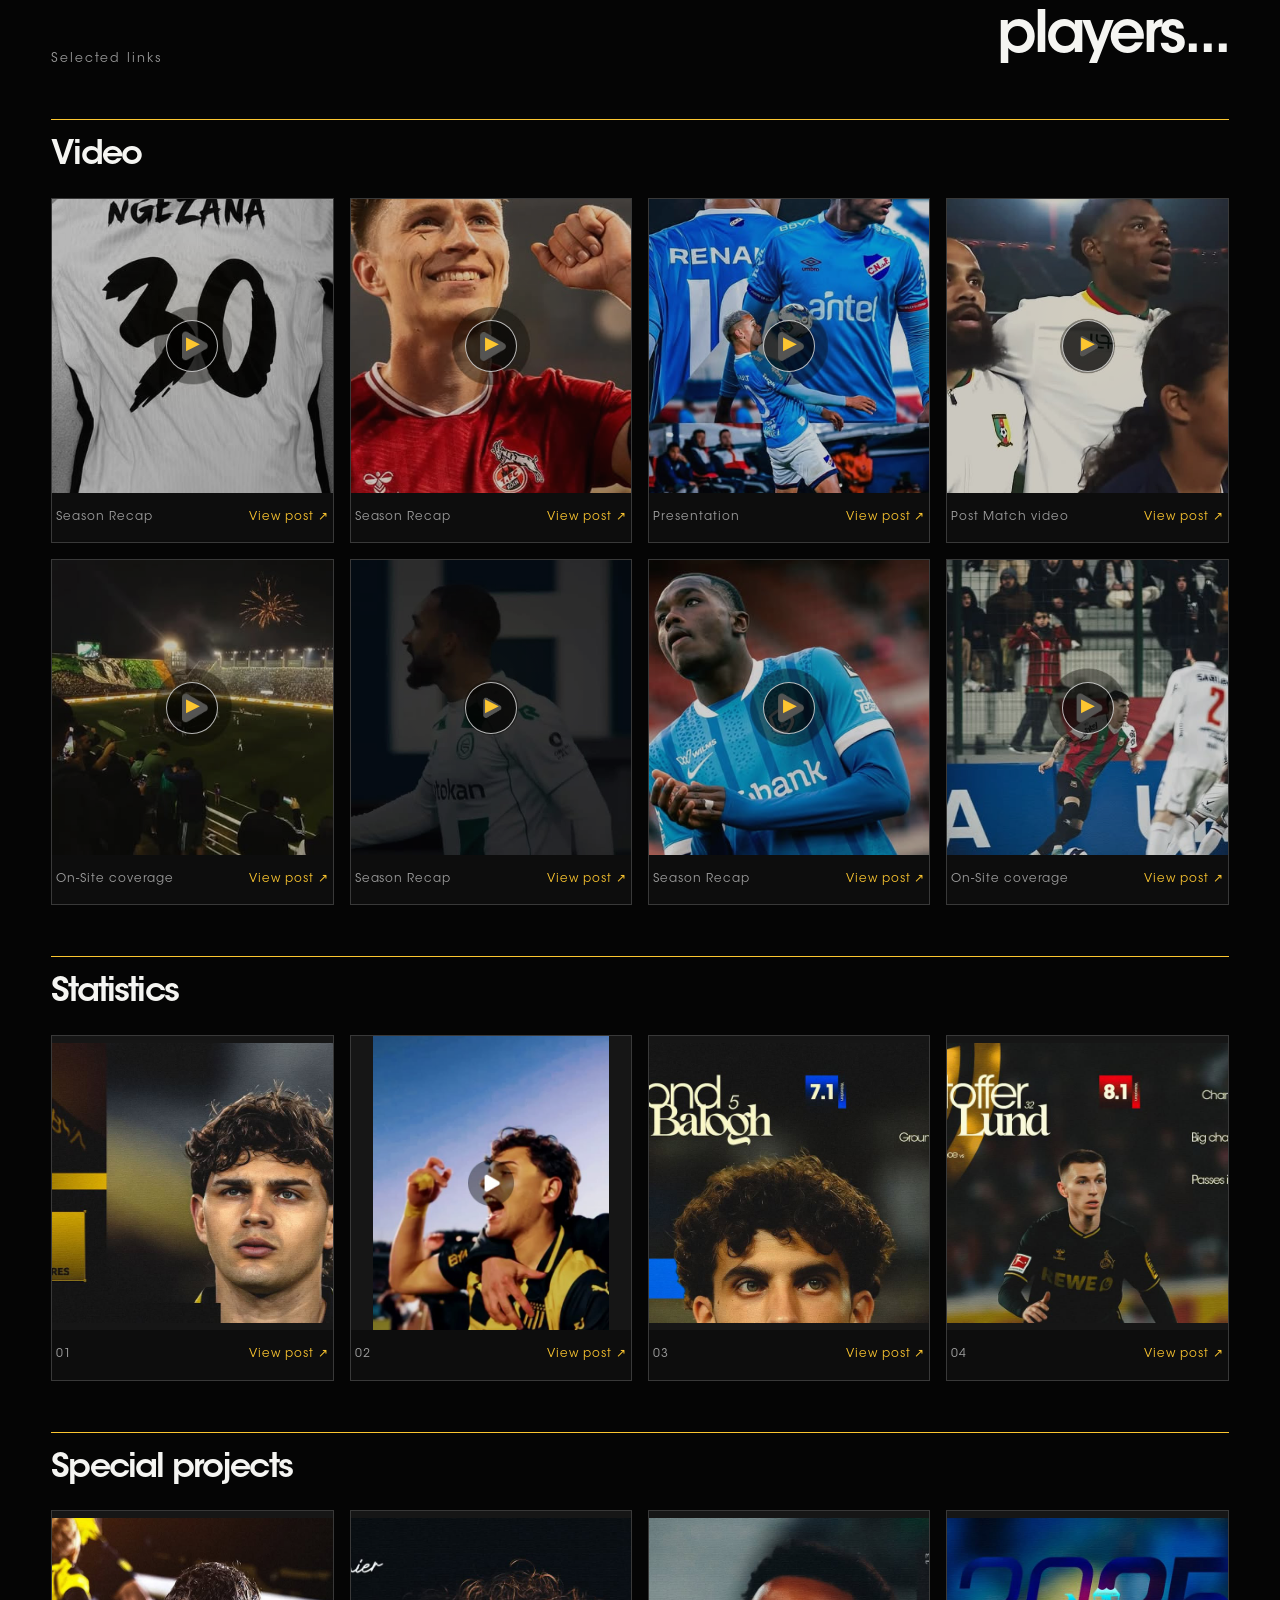
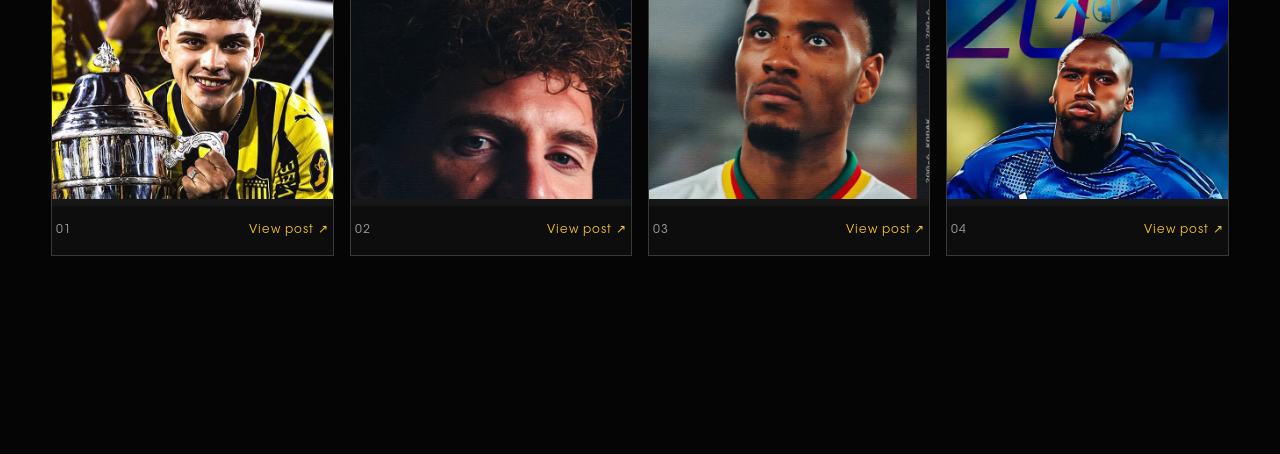
==== commit 05def4ca: "Update Footballers carousel asset versions" ====
--- a/footballers/index.html
+++ b/footballers/index.html
@@ -1,29 +1,29 @@
-<!doctype html>
-<html lang="en">
-  <head>
-    <meta charset="UTF-8" />
-    <meta name="viewport" content="width=device-width, initial-scale=1.0" />
-    <meta name="theme-color" content="#050505" />
-    <meta name="description" content="Bellevue for footballers." />
-    <link rel="icon" href="../favicon.ico?v=transparent" sizes="any" />
-    <link rel="icon" type="image/png" sizes="32x32" href="../favicon-32x32.png?v=transparent" />
-    <link rel="icon" type="image/png" sizes="16x16" href="../favicon-16x16.png?v=transparent" />
-    <link rel="apple-touch-icon" sizes="180x180" href="../apple-touch-icon.png?v=transparent" />
-    <script>document.documentElement.classList.add("motion-full");</script>
-    <link rel="stylesheet" href="../styles.css?v=matchday-spacing-20261020" />
-    <title>Footballers — Bellevue</title>
-  </head>
-  <body class="category-page" data-category="footballers">
-    <a class="skip-link" href="#main">Skip to content</a><div class="page-wipe" aria-hidden="true"></div>
-    <div class="cursor-aura" data-cursor-aura aria-hidden="true"></div>
-    <header class="nav" data-nav>
-      <a class="nav__brand" href="../#top" aria-label="Bellevue home"><img class="brand-mark" src="../assets/bellevue-logo-source.png" alt="Bellevue" /></a>
-      <nav class="nav__links" aria-label="Primary navigation"><a href="../#services">What We Do</a><a href="../#process">How We Work</a><a href="../#work">Work</a><a href="../#contact">Contact</a></nav>
-      <div class="nav__actions"><div class="language-switcher" role="group" aria-label="Language selector"><button type="button" data-language="en" aria-pressed="true">EN</button><button type="button" data-language="es" aria-pressed="false">ES</button></div><a class="nav__cta" href="../#contact">Work with us</a></div>
-      <button class="nav__menu" type="button" aria-expanded="false" aria-controls="mobile-menu" aria-label="Open menu"><span></span><span></span></button>
-    </header>
-    <div class="mobile-menu" id="mobile-menu" aria-hidden="true"><nav aria-label="Mobile navigation"><a href="../#services">What We Do</a><a href="../#process">How We Work</a><a href="../#work">Work</a><a href="../#contact">Contact</a></nav><p>Bellevue / Sports communication</p></div>
-    <main id="main"><section class="category-work" aria-labelledby="category-title"><div class="category-work__head"><div><p class="eyebrow">Selected work / <span data-case-study-count>00</span></p><h1 id="category-title">Footballers</h1></div><a class="category-work__back" href="../#work">Back to selected work</a></div><div class="case-studies" data-case-studies></div></section></main>
-    <script type="module" src="../category-page.js?v=matchday-spacing-20261020"></script>
-  </body>
-</html>
+<!doctype html>
+<html lang="en">
+  <head>
+    <meta charset="UTF-8" />
+    <meta name="viewport" content="width=device-width, initial-scale=1.0" />
+    <meta name="theme-color" content="#050505" />
+    <meta name="description" content="Bellevue for footballers." />
+    <link rel="icon" href="../favicon.ico?v=transparent" sizes="any" />
+    <link rel="icon" type="image/png" sizes="32x32" href="../favicon-32x32.png?v=transparent" />
+    <link rel="icon" type="image/png" sizes="16x16" href="../favicon-16x16.png?v=transparent" />
+    <link rel="apple-touch-icon" sizes="180x180" href="../apple-touch-icon.png?v=transparent" />
+    <script>document.documentElement.classList.add("motion-full");</script>
+    <link rel="stylesheet" href="../styles.css?v=matchday-tight-20261021" />
+    <title>Footballers — Bellevue</title>
+  </head>
+  <body class="category-page" data-category="footballers">
+    <a class="skip-link" href="#main">Skip to content</a><div class="page-wipe" aria-hidden="true"></div>
+    <div class="cursor-aura" data-cursor-aura aria-hidden="true"></div>
+    <header class="nav" data-nav>
+      <a class="nav__brand" href="../#top" aria-label="Bellevue home"><img class="brand-mark" src="../assets/bellevue-logo-source.png" alt="Bellevue" /></a>
+      <nav class="nav__links" aria-label="Primary navigation"><a href="../#services">What We Do</a><a href="../#process">How We Work</a><a href="../#work">Work</a><a href="../#contact">Contact</a></nav>
+      <div class="nav__actions"><div class="language-switcher" role="group" aria-label="Language selector"><button type="button" data-language="en" aria-pressed="true">EN</button><button type="button" data-language="es" aria-pressed="false">ES</button></div><a class="nav__cta" href="../#contact">Work with us</a></div>
+      <button class="nav__menu" type="button" aria-expanded="false" aria-controls="mobile-menu" aria-label="Open menu"><span></span><span></span></button>
+    </header>
+    <div class="mobile-menu" id="mobile-menu" aria-hidden="true"><nav aria-label="Mobile navigation"><a href="../#services">What We Do</a><a href="../#process">How We Work</a><a href="../#work">Work</a><a href="../#contact">Contact</a></nav><p>Bellevue / Sports communication</p></div>
+    <main id="main"><section class="category-work" aria-labelledby="category-title"><div class="category-work__head"><div><p class="eyebrow">Selected work / <span data-case-study-count>00</span></p><h1 id="category-title">Footballers</h1></div><a class="category-work__back" href="../#work">Back to selected work</a></div><div class="case-studies" data-case-studies></div></section></main>
+    <script type="module" src="../category-page.js?v=matchday-tight-20261021"></script>
+  </body>
+</html>
--- a/styles.css
+++ b/styles.css
@@ -1,1671 +1,1691 @@
-/* Supplied ITC Avant Garde Gothic web assets. */
-@font-face {
-  font-family: "Avant Garde Book";
-  src: url("./assets/fonts/%5BITC%5D%20Avant%20Garde%20Gothic/ITCAvantGardeStd-Bk.otf") format("opentype");
-  font-weight: 400;
-  font-style: normal;
-  font-display: swap;
-}
-@font-face {
-  font-family: "Avant Garde Demi";
-  src: url("./assets/fonts/%5BITC%5D%20Avant%20Garde%20Gothic/ITCAvantGardeStd-Demi.otf") format("opentype");
-  font-weight: 400;
-  font-style: normal;
-  font-display: swap;
-}
-@font-face {
-  font-family: "Avant Garde Book";
-  src: url("./assets/fonts/%5BITC%5D%20Avant%20Garde%20Gothic/ITCAvantGardeStd-BkObl.otf") format("opentype");
-  font-weight: 400;
-  font-style: italic;
-  font-display: swap;
-}
-
-:root {
-  --black: #050505;
-  --black-2: #0a0a0a;
-  --black-3: #111;
-  --gold: #fcc630;
-  --white: #f5f5f2;
-  --muted: rgba(255, 255, 255, 0.6);
-  --line: rgba(255, 255, 255, 0.18);
-  --pad: clamp(1.25rem, 4vw, 4.75rem);
-  --hero-p: 0;
-  --team-fill: 0%;
-  --process-p: 0%;
-  --work-x: 0px;
-  --page-p: 0;
-  --display-font: "Avant Garde Book", Arial, sans-serif;
-  --heading-font: "Avant Garde Demi", Arial, sans-serif;
-}
-
-* { box-sizing: border-box; }
-html { overflow-x: clip; scroll-behavior: smooth; background: var(--black); }
-body { margin: 0; max-width: 100%; overflow-x: clip; background: var(--black); color: var(--white); font-family: var(--display-font); font-synthesis: none; font-size: 1rem; line-height: 1.45; }
-body.menu-open { overflow: hidden; }
-a { color: inherit; text-decoration: none; }
-button { color: inherit; font: inherit; }
-::selection { background: var(--gold); color: var(--black); }
-.sr-only { position: absolute; width: 1px; height: 1px; padding: 0; margin: -1px; overflow: hidden; clip: rect(0, 0, 0, 0); white-space: nowrap; border: 0; }
-.skip-link { position: fixed; left: 1rem; top: -4rem; z-index: 1000; background: var(--gold); color: var(--black); padding: .75rem 1rem; font-weight: 800; }
-.skip-link:focus { top: 1rem; }
-:focus-visible { outline: 2px solid var(--gold); outline-offset: 5px; }
-
-.eyebrow { margin: 0; color: var(--muted); font-size: .78rem; font-weight: 700; letter-spacing: .15em; text-transform: uppercase; }
-.gold { color: var(--gold); }
-.brand-mark { display: block; width: 4.3rem; height: auto; }
-
-.intro { position: fixed; inset: 0; z-index: 100; display: grid; place-items: center; background: #000; transition: opacity .5s ease, visibility .5s ease; }
-.intro.is-done { opacity: 0; visibility: hidden; pointer-events: none; }
-.intro__logo { width: clamp(7rem, 13vw, 13rem); clip-path: inset(0 100% 0 0); animation: logoWipe .55s .08s cubic-bezier(.77,0,.18,1) forwards; }
-.intro__words { position: absolute; bottom: 10vh; left: var(--pad); right: var(--pad); display: flex; justify-content: space-between; color: var(--white); font-size: clamp(.8rem, 1.1vw, 1rem); font-weight: 700; letter-spacing: .13em; overflow: hidden; }
-.intro__words span { opacity: 0; transform: translateY(120%); animation: introWord .32s forwards; }
-.intro__words span:nth-child(1) { animation-delay: .6s; }.intro__words span:nth-child(2) { animation-delay: .78s; }.intro__words span:nth-child(3) { animation-delay: .96s; }
-@keyframes logoWipe { to { clip-path: inset(0); } }
-@keyframes introWord { to { opacity: 1; transform: translateY(0); } }
-
-.scroll-progress{position:fixed;z-index:70;right:0;top:0;width:3px;height:100svh;background:rgba(255,255,255,.08);pointer-events:none}.scroll-progress i{display:block;width:100%;height:calc(var(--page-p) * 100%);background:var(--gold);box-shadow:0 0 1.5rem rgba(252,198,48,.7);transform-origin:top}
-
-.nav { position: fixed; z-index: 50; inset: 0 0 auto; height: 5.6rem; padding: 0 var(--pad); display: grid; grid-template-columns: 1fr auto 1fr; align-items: center; transition: height .35s ease, background .35s ease, backdrop-filter .35s ease; }
-.nav.is-scrolled { height: 4.5rem; background: rgba(5,5,5,.72); backdrop-filter: blur(14px); border-bottom: 1px solid rgba(255,255,255,.07); }
-.nav__brand { justify-self: start; }
-.nav__links { display: flex; gap: clamp(1.2rem, 2.6vw, 2.8rem); font-size: .76rem; font-weight: 650; letter-spacing: .08em; text-transform: uppercase; }
-.nav__links a { position: relative; padding: .5rem 0; }
-.nav__links a::after { content: ""; position: absolute; left: 0; right: 100%; bottom: .2rem; height: 1px; background: var(--gold); transition: right .3s ease; }
-.nav__links a:hover::after, .nav__links a:focus-visible::after { right: 0; }
-.nav__cta { justify-self: end; border: 1px solid rgba(255,255,255,.35); padding: .7rem 1.1rem; font-size: .73rem; font-weight: 800; letter-spacing: .11em; text-transform: uppercase; transition: background .3s, color .3s, border-color .3s; }
-.nav__cta:hover { background: var(--gold); color: var(--black); border-color: var(--gold); }
-.nav__actions{justify-self:end;display:flex;align-items:center;gap:.7rem}.motion-toggle{display:flex;align-items:center;gap:.55rem;border:1px solid rgba(255,255,255,.2);border-radius:99px;background:rgba(5,5,5,.4);padding:.58rem .78rem;color:rgba(255,255,255,.72);font-size:.62rem;font-weight:800;line-height:1;letter-spacing:.12em;text-transform:uppercase;cursor:pointer;backdrop-filter:blur(10px);transition:border-color .25s,color .25s,background .25s}.motion-toggle::before{content:"";width:.45rem;height:.45rem;border-radius:50%;background:rgba(255,255,255,.35);transition:background .25s,box-shadow .25s}.motion-toggle b{color:var(--gold);font-size:inherit}.motion-toggle[aria-pressed="true"]{border-color:rgba(252,198,48,.6);color:var(--white);background:rgba(252,198,48,.08)}.motion-toggle[aria-pressed="true"]::before{background:var(--gold);box-shadow:0 0 .8rem var(--gold)}
-.nav__menu { display: none; justify-self: end; width: 2.7rem; height: 2.7rem; background: transparent; border: 0; padding: .65rem; }
-.nav__menu span { display: block; height: 1px; background: var(--white); margin: .38rem 0; transition: transform .35s ease; }
-.nav__menu[aria-expanded="true"] span:first-child { transform: translateY(.39rem) rotate(45deg); }.nav__menu[aria-expanded="true"] span:last-child { transform: rotate(-45deg); }
-.mobile-menu { position: fixed; inset: 0; z-index: 40; display: grid; align-content: center; padding: 7rem var(--pad) 3rem; background: var(--black); opacity: 0; visibility: hidden; clip-path: inset(0 0 100% 0); transition: clip-path .55s cubic-bezier(.77,0,.18,1), opacity .3s, visibility .55s; }
-.mobile-menu.is-open { opacity: 1; visibility: visible; clip-path: inset(0); }
-.mobile-menu nav { display: grid; gap: .3rem; }.mobile-menu a { font-size: clamp(2.7rem, 13vw, 5rem); font-weight: 800; line-height: .95; letter-spacing: -.06em; text-transform: uppercase; }.mobile-menu a:hover { color: var(--gold); }
-.mobile-menu p { position: absolute; left: var(--pad); bottom: 2rem; color: var(--muted); font-size: .72rem; text-transform: uppercase; letter-spacing: .12em; }
-.mobile-menu__motion{align-self:start;margin-top:auto}
-
-.hero { height: 190vh; background: var(--black); }
-.hero__stage { position: sticky; top: 0; height: 100svh; min-height: 42rem; overflow: hidden; padding: 8rem var(--pad) 3rem; display: grid; grid-template-columns: minmax(0, 1fr) minmax(16rem, .38fr); grid-template-rows: auto 1fr auto; }
-.hero__field { position: absolute; inset: 0; overflow: hidden; background: radial-gradient(circle at 76% 48%, rgba(252,198,48,.14), transparent 24%), linear-gradient(115deg, #050505 15%, #111 61%, #080808 100%); transform: scale(calc(1 + var(--hero-p) * .09)); }
-.field__orb { position: absolute; width: min(48vw, 45rem); aspect-ratio: 1; right: -4vw; top: 10vh; border: 1px solid rgba(252,198,48,.45); border-radius: 50%; box-shadow: inset 0 0 10rem rgba(252,198,48,.08); }
-.field__orb::before, .field__orb::after { content:""; position:absolute; inset:14%; border:1px solid rgba(255,255,255,.14); border-radius:50%; }.field__orb::after { inset:31%; background:var(--gold); opacity:.8; filter:blur(60px); }
-.field__grid { position:absolute; inset:0; background-image: linear-gradient(rgba(255,255,255,.05) 1px,transparent 1px),linear-gradient(90deg,rgba(255,255,255,.04) 1px,transparent 1px); background-size: 8vw 8vw; mask-image:linear-gradient(90deg,transparent,black); }
-.field__label { position:absolute; right:var(--pad); top:48%; font-size:.67rem; letter-spacing:.18em; writing-mode:vertical-rl; }
-.hero__shade { position:absolute; inset:0; z-index:1; background:rgba(0,0,0,calc(var(--hero-p) * .86)); pointer-events:none; }
-.hero__eyebrow { grid-column:1 / -1; z-index:2; align-self:start; opacity:calc(1 - var(--hero-p) * 1.8); }
-.hero__title { z-index:2; grid-column:1 / -1; align-self:center; margin:0; font-size:clamp(4.4rem, 10.1vw, 11rem); font-weight:800; line-height:.76; letter-spacing:-.075em; text-transform:uppercase; }
-.hero__title span { display:block; will-change:transform,opacity; }.hero__title span:nth-child(1){transform:translateX(calc(var(--hero-p) * -24vw));}.hero__title span:nth-child(2){margin-left:8vw;transform:translateX(calc(var(--hero-p) * 31vw));}.hero__title span:nth-child(3){margin-left:2vw;transform:translateX(calc(var(--hero-p) * -20vw));}.hero__title em { color:var(--gold); font-style:normal; }
-.hero__copy { z-index:2; align-self:end; max-width:34rem; margin:0; color:var(--muted); font-size:clamp(1rem,1.4vw,1.25rem); transform:translateY(calc(var(--hero-p) * 8rem)); opacity:calc(1 - var(--hero-p) * 1.4); }
-.hero__discover { z-index:2; justify-self:end; align-self:end; display:flex; align-items:center; gap:1rem; font-size:.77rem; font-weight:800; letter-spacing:.1em; text-transform:uppercase; transform:translateY(calc(var(--hero-p) * 8rem)); opacity:calc(1 - var(--hero-p) * 1.4); }.hero__discover span{color:var(--gold);font-size:1.15rem;transition:transform .3s}.hero__discover:hover span{transform:translateY(.3rem)}
-.hero__counter { position:absolute; z-index:2; left:var(--pad); bottom:2rem; display:none; gap:.6rem; align-items:center; font-size:.68rem; }.hero__counter i{width:3rem;height:1px;background:var(--line);position:relative}.hero__counter i::after{content:"";position:absolute;inset:0;background:var(--gold);transform-origin:left;transform:scaleX(var(--hero-p))}
-.hero__side{position:absolute;z-index:2;right:1.4rem;bottom:3rem;margin:0;color:var(--muted);font-size:.62rem;letter-spacing:.16em;writing-mode:vertical-rl}
-
-.world { position:relative; z-index:3; min-height:135vh; padding:16vh var(--pad) 10vh; background:var(--black); overflow:hidden; }
-.world::before{content:"SPORT";position:absolute;left:-.045em;bottom:-.19em;color:rgba(255,255,255,.025);font-size:31vw;font-weight:900;line-height:.8;letter-spacing:-.1em}
-.world__title{position:relative;margin:8vh 0 18vh;font-size:clamp(5rem,13.5vw,14rem);line-height:.75;letter-spacing:-.08em;text-transform:uppercase}.world__title span{display:block}.world__title span:nth-child(2){margin-left:8vw}.world__title span:nth-child(3){margin-left:31vw}
-.world__roles{position:relative;display:flex;justify-content:space-between;border-top:1px solid var(--line);padding-top:1.1rem;text-transform:uppercase;font-weight:700;font-size:clamp(.9rem,1.4vw,1.2rem)}
-.reveal{opacity:0;transform:translateY(4rem);transition:opacity .8s ease,transform .9s cubic-bezier(.22,1,.36,1)}.reveal.is-visible{opacity:1;transform:translateY(0)}
-
-.signal-strip{position:relative;z-index:5;display:flex;width:100%;min-width:0;overflow:hidden;border-top:1px solid rgba(252,198,48,.5);border-bottom:1px solid rgba(252,198,48,.5);background:transparent;color:var(--gold);transform:translateY(-1.4rem) scale(1.02);transform-origin:center}.signal-strip>div{flex:none;display:flex;align-items:center;justify-content:space-around;gap:2.4rem;min-width:100%;padding:.86rem 1.2rem;font-size:clamp(.78rem,1.1vw,1rem);font-weight:900;letter-spacing:.15em;white-space:nowrap;animation:signalRun 36s linear infinite}.signal-strip i{flex:none;width:.48rem;height:.48rem;border-radius:50%;background:var(--gold)}
-@keyframes signalRun{to{transform:translateX(-100%)}}
-
-.audience{position:relative;display:grid;grid-template-columns:56% 44%;background:var(--black-2)}
-.audience__media{position:sticky;top:0;height:100svh;min-height:42rem;overflow:hidden;background:#111}
-.audience__media>p{position:absolute;z-index:4;left:1.3rem;bottom:1rem;margin:0;color:rgba(255,255,255,.45);font-size:.62rem;letter-spacing:.12em;text-transform:uppercase}
-.audience__visual{position:absolute;inset:0;padding:var(--pad);display:grid;align-content:space-between;background:radial-gradient(circle at 50% 50%,var(--visual-glow),transparent 35%),linear-gradient(135deg,var(--visual-a),#060606 70%);opacity:0;transform:scale(1.08);transition:opacity .7s ease,transform 1.2s cubic-bezier(.22,1,.36,1)}.audience__visual.is-active{opacity:1;transform:scale(1)}
-.audience__visual--1{--visual-glow:rgba(252,198,48,.28);--visual-a:#202015}.audience__visual--2{--visual-glow:rgba(255,255,255,.12);--visual-a:#161616}.audience__visual--3{--visual-glow:rgba(252,198,48,.17);--visual-a:#261c05}
-.audience__visual span{font-size:.72rem;letter-spacing:.15em}.audience__visual i{position:absolute;width:60%;aspect-ratio:1;border:1px solid rgba(255,255,255,.2);border-radius:50%;left:22%;top:19%}.audience__visual i::after{content:"";position:absolute;left:50%;top:-20%;height:140%;width:1px;background:linear-gradient(transparent,var(--gold),transparent);transform:rotate(35deg)}.audience__visual b{justify-self:end;text-align:right;font-size:clamp(3rem,7vw,7rem);line-height:.78;letter-spacing:-.07em}
-.audience__chapters{padding:35vh var(--pad)}.audience__chapter{min-height:100vh;display:grid;grid-template-columns:4rem 1fr;align-content:center;gap:1rem;opacity:.23;transition:opacity .5s}.audience__chapter.is-active{opacity:1}.audience__chapter>span{color:var(--gold);font-size:.76rem;font-weight:700;letter-spacing:.12em;margin-top:.8rem}.audience__chapter>div{min-width:0}.audience__chapter h3{margin:0;font-size:clamp(3.2rem,5.4vw,6.5rem);line-height:.85;letter-spacing:-.07em;text-transform:uppercase}.audience__chapter p{max-width:31rem;margin:2rem 0 0;color:var(--muted);font-size:1.05rem}
-
-.bridge{height:220vh;background:var(--black)}.bridge__stage{position:sticky;top:0;height:100svh;min-height:42rem;display:grid;align-content:center;padding:var(--pad);overflow:hidden;background:radial-gradient(circle at 75% 60%,rgba(252,198,48,.1),transparent 28%)}.bridge__stage p{margin:0;color:var(--muted);font-size:clamp(2.3rem,5.5vw,5.4rem);font-weight:700;line-height:.9;text-transform:uppercase}.bridge__stage h2{margin:2rem 0 0;font-size:clamp(5rem,12vw,13rem);line-height:.76;letter-spacing:-.08em;text-transform:uppercase}.bridge__stage h2 span{display:block;color:var(--gold);font-size:clamp(4.2rem,10.5vw,11.5rem);transform:translateX(calc((1 - var(--bridge-p, 0)) * 60vw));will-change:transform}
-
-.section-head{position:relative;z-index:2}.section-head h2{margin:1.1rem 0 0;font-size:clamp(3.7rem,7.5vw,8rem);line-height:.84;letter-spacing:-.065em;text-transform:uppercase}
-.services{position:relative;padding:15vh var(--pad);min-height:130vh;background:var(--black);overflow:hidden}.services__backdrop{position:absolute;inset:0;display:grid;place-items:center;opacity:.08;pointer-events:none;transition:background .5s}.services__backdrop span{font-size:20vw;font-weight:900;letter-spacing:-.1em;text-transform:uppercase;white-space:nowrap;transform:rotate(-7deg)}
-.services__list{position:relative;z-index:2;margin-top:12vh;border-top:1px solid var(--line)}.service{display:grid;grid-template-columns:5rem minmax(15rem,1fr) minmax(15rem,.7fr) 2rem;align-items:center;gap:1rem;min-height:8.2rem;border-bottom:1px solid var(--line);transition:padding .35s ease,color .35s ease}.service:hover,.service:focus-visible{padding-left:1.25rem}.service>span{font-size:.74rem;font-weight:700;letter-spacing:.13em;transition:color .3s}.service:hover>span,.service:focus-visible>span{color:var(--gold)}.service h3{margin:0;font-size:clamp(2rem,3.8vw,4.3rem);line-height:.9;letter-spacing:-.05em;text-transform:uppercase}.service p{margin:0;color:var(--muted);max-width:30rem;font-size:.92rem}.service i{font-style:normal;font-size:1.4rem;color:var(--gold);transition:transform .3s}.service:hover i{transform:translate(.25rem,-.25rem)}
-
-.team{height:260vh;background:var(--black-2)}.team__stage{position:sticky;top:0;height:100svh;min-height:44rem;overflow:hidden;padding:9vh var(--pad);display:flex;flex-direction:column;justify-content:center}.team__stage>h2{margin:2rem 0 0;font-size:clamp(3.7rem,7vw,7rem);line-height:.8;letter-spacing:-.065em;text-transform:uppercase}.team__statement{margin-top:auto;text-transform:uppercase}.team__statement>span{display:block;font-size:clamp(1.2rem,2vw,2rem);font-weight:700}.team__statement strong{position:relative;display:inline-block;color:transparent;-webkit-text-stroke:1px rgba(255,255,255,.4);font-size:clamp(5rem,15vw,16rem);line-height:.8;letter-spacing:-.09em;white-space:nowrap}.team__statement strong::after{content:attr(data-text);position:absolute;inset:0;color:var(--gold);-webkit-text-stroke:0;clip-path:inset(0 calc(100% - var(--team-fill)) 0 0)}.team__copy{align-self:flex-end;max-width:33rem;margin:2rem 0 0;color:var(--muted);font-size:1.05rem}
-
-.process{height:240vh;background:var(--black)}.process__stage{position:sticky;top:0;height:100svh;min-height:44rem;overflow:hidden;padding:9vh var(--pad);display:flex;flex-direction:column;justify-content:space-between}.process__ghost{position:absolute;left:-.04em;bottom:-.18em;margin:0;color:rgba(255,255,255,.03);font-size:24vw;font-weight:900;line-height:.8;letter-spacing:-.1em}.process__steps{position:relative;z-index:2;display:grid;grid-template-columns:repeat(5,1fr);gap:1rem;list-style:none;margin:10vh 0 1.7rem;padding:0}.process__steps li{opacity:.24;transition:opacity .35s,color .35s}.process__steps li.is-active{opacity:1}.process__steps span{display:block;color:var(--gold);font-size:.7rem;letter-spacing:.13em;margin-bottom:1rem}.process__steps strong{font-size:clamp(1.2rem,2.4vw,2.7rem);text-transform:uppercase;letter-spacing:-.04em}.process__line{position:relative;z-index:2;height:2px;background:var(--line)}.process__line i{display:block;width:var(--process-p);height:100%;background:var(--gold);box-shadow:0 0 1.8rem rgba(252,198,48,.5)}
-
-.work{height:340vh;background:var(--black-3)}.work__stage{position:sticky;top:0;height:100svh;min-height:44rem;overflow:hidden;padding:8vh 0 3rem}.work__head{padding:0 var(--pad)}.work__track{display:flex;gap:2rem;width:max-content;margin-top:7vh;padding:0 var(--pad);transform:translate3d(calc(var(--work-x) * -1),0,0);will-change:transform}.project{width:min(70vw,62rem);flex:none}.project__visual{position:relative;height:47vh;min-height:20rem;overflow:hidden;padding:1.5rem;display:flex;justify-content:space-between;align-items:flex-start;background:radial-gradient(circle at var(--project-x,65%) 50%,rgba(252,198,48,.25),transparent 27%),linear-gradient(125deg,#201b0c,#080808 65%)}.project--2 .project__visual{--project-x:30%;background:radial-gradient(circle at 30% 30%,rgba(255,255,255,.15),transparent 24%),linear-gradient(135deg,#151515,#050505)}.project--3 .project__visual{--project-x:50%;background:radial-gradient(circle at 50% 70%,rgba(252,198,48,.3),transparent 22%),linear-gradient(150deg,#211806,#070707)}.project__visual>span{color:var(--gold);font-size:.72rem;letter-spacing:.12em}.project__visual i{position:absolute;left:50%;top:50%;width:36%;aspect-ratio:1;border:1px solid rgba(255,255,255,.26);border-radius:50%;transform:translate(-50%,-50%)}.project__visual i::before,.project__visual i::after{content:"";position:absolute;background:var(--gold)}.project__visual i::before{left:50%;top:-60%;width:1px;height:220%;transform:rotate(22deg)}.project__visual i::after{top:50%;left:-60%;width:220%;height:1px}.project__visual b{align-self:flex-end;text-align:right;font-size:clamp(2.7rem,5vw,5rem);line-height:.82;letter-spacing:-.06em;text-transform:uppercase}.project__meta{display:grid;grid-template-columns:1.4fr 1fr .35fr;border-top:1px solid var(--line);padding-top:1rem;color:var(--muted);font-size:.68rem;text-transform:uppercase;letter-spacing:.08em}.project__meta b{display:block;margin-top:.35rem;color:var(--white);font-size:.84rem}.work__note{position:absolute;right:var(--pad);bottom:1rem;color:var(--muted);font-size:.62rem;letter-spacing:.1em;text-transform:uppercase}
-
-.manifesto{background:var(--black);padding:18vh var(--pad);overflow:hidden}.manifesto__lead{min-height:80vh;display:grid;align-content:center}.manifesto__lead h2{margin:0;font-size:clamp(4rem,9vw,9.5rem);line-height:.82;letter-spacing:-.07em;text-transform:uppercase}.manifesto__lead h2 span{color:var(--muted)}.manifesto__words{display:grid;gap:4vh;padding:14vh 0}.manifesto__words span{display:block;font-size:clamp(5rem,14vw,15rem);font-weight:850;line-height:.77;letter-spacing:-.09em;text-transform:uppercase;opacity:.14;transform:translateX(-5vw);transition:opacity .7s ease,transform .8s cubic-bezier(.22,1,.36,1)}.manifesto__words span:nth-child(even){text-align:right;transform:translateX(5vw)}.manifesto__words span.is-visible{opacity:1;transform:translateX(0)}
-
-.final{min-height:100svh;padding:9vh var(--pad) 5vh;display:flex;flex-direction:column;background:var(--gold);color:var(--black)}.final__top{display:flex;justify-content:space-between}.final .eyebrow{color:rgba(0,0,0,.62)}.final__top>span{font-size:.72rem;font-weight:700;letter-spacing:.12em}.final h2{margin:auto 0;font-size:clamp(5rem,13vw,14rem);font-weight:850;line-height:.72;letter-spacing:-.09em;text-transform:uppercase}.final h2 em{font-style:normal;color:transparent;-webkit-text-stroke:1.5px var(--black)}.final__bottom{display:grid;grid-template-columns:1fr auto;align-items:end;gap:2rem;border-top:1px solid rgba(0,0,0,.3);padding-top:1.5rem}.final__bottom p{max-width:29rem;margin:0;font-size:1.1rem}.magnetic{position:relative;isolation:isolate;overflow:hidden;width:13rem;height:4.5rem;border:1px solid var(--black);background:transparent;display:flex;align-items:center;justify-content:space-between;padding:0 1.4rem;text-transform:uppercase;font-size:.78rem;font-weight:850;letter-spacing:.11em;cursor:pointer}.magnetic::before{content:"";position:absolute;z-index:-1;inset:0;background:var(--black);transform:scaleX(0);transform-origin:left;transition:transform .4s cubic-bezier(.22,1,.36,1)}.magnetic:hover{color:var(--gold)}.magnetic:hover::before{transform:scaleX(1)}.magnetic i{font-style:normal;font-size:1.4rem;transition:transform .3s}.magnetic:hover i{transform:translateX(.35rem)}.final__note{text-align:right;margin:.65rem 0 0;color:rgba(0,0,0,.6);font-size:.68rem;text-transform:uppercase;letter-spacing:.08em}
-
-.footer{padding:14vh var(--pad) 3rem;background:#000}.footer__brand{display:flex;align-items:center;gap:2rem;padding-bottom:12vh;border-bottom:1px solid var(--gold)}.footer__brand .brand-mark{width:clamp(7rem,15vw,15rem)}.footer__brand>span{font-size:clamp(4.5rem,13vw,14rem);font-weight:850;line-height:.7;letter-spacing:-.09em;text-transform:uppercase}.footer__meta{display:grid;grid-template-columns:1fr 1fr auto;gap:2rem;padding-top:2rem;color:var(--muted);font-size:.72rem;text-transform:uppercase;letter-spacing:.1em}.footer__meta p{margin:0}.footer__meta span{color:rgba(255,255,255,.32)}
-
-@media (max-width: 900px) {
-  .nav{grid-template-columns:1fr auto}.nav__links,.nav__actions{display:none}.nav__menu{display:block}.hero__stage{grid-template-columns:1fr;padding-top:8.5rem}.hero__title{font-size:clamp(4rem,15vw,8rem);line-height:.8}.hero__title span:nth-child(2){margin-left:0}.hero__title span:nth-child(3){margin-left:5vw}.hero__copy{max-width:27rem}.hero__discover{position:absolute;right:var(--pad);bottom:3rem}.field__orb{width:75vw;right:-22vw;top:25vh}.world{min-height:110vh}.world__title{font-size:clamp(4rem,15vw,8rem)}.world__title span:nth-child(2){margin-left:0}.world__title span:nth-child(3){margin-left:20vw}.audience{grid-template-columns:1fr}.audience__media{position:relative;height:62svh;min-height:32rem}.audience__chapters{padding:0 var(--pad)}.audience__chapter{min-height:55vh}.service{grid-template-columns:3.4rem 1fr 1.1rem}.service p{grid-column:2 / 4;margin-top:-.8rem;padding-bottom:1.4rem}.team__statement strong{font-size:14vw}.process__steps{grid-template-columns:1fr;gap:1.1rem}.process__steps li{display:grid;grid-template-columns:3.5rem 1fr;align-items:center}.process__steps span{margin:0}.process__line{display:none}.work{height:auto}.work__stage{position:relative;height:auto;min-height:0;padding:12vh 0}.work__track{display:grid;width:auto;transform:none !important}.project{width:calc(100vw - var(--pad) * 2)}.project__visual{height:55vw;min-height:19rem}.work__note{position:static;margin:2rem var(--pad) 0}.manifesto__words span{font-size:15vw}.final__bottom{grid-template-columns:1fr}.final__note{text-align:left}.footer__meta{grid-template-columns:1fr 1fr}.footer__meta p:last-child{grid-column:1 / -1}.footer__brand{align-items:flex-end;gap:1rem}.footer__brand>span{font-size:15vw}
-}
-
-@media (max-width: 560px) {
-  :root{--pad:1.15rem}.brand-mark{width:3.6rem}.intro__words{display:grid;gap:.25rem}.hero{height:145vh}.hero__stage{min-height:38rem}.hero__title{font-size:15.8vw}.hero__copy{font-size:1rem;padding-right:1rem;align-self:end;margin-bottom:5rem}.hero__discover{left:var(--pad);right:auto;bottom:2.2rem}.hero__side{display:none}.world{padding-top:13vh}.world__title{font-size:16vw;margin-bottom:11vh}.world__roles{display:grid;gap:.55rem;font-size:.78rem}.audience__media{height:55svh;min-height:27rem}.audience__visual b{font-size:12vw}.audience__chapter{grid-template-columns:2.5rem 1fr;min-height:48vh}.audience__chapter h3{font-size:13vw}.bridge{height:165vh}.bridge__stage h2{font-size:15vw}.bridge__stage h2 span{font-size:12.5vw}.services{padding-top:12vh}.service{grid-template-columns:2.6rem 1fr 1rem;min-height:7rem}.service h3{font-size:8.4vw}.service p{font-size:.82rem}.team{height:180vh}.team__stage{min-height:40rem;padding-top:11vh}.team__stage>h2{font-size:12vw}.team__statement strong{white-space:normal;font-size:20vw;line-height:.72}.team__copy{font-size:.92rem}.process{height:auto}.process__stage{position:relative;height:auto;min-height:100svh;padding:14vh var(--pad)}.process__steps{margin-top:14vh}.process__steps strong{font-size:1.8rem}.project__visual{min-height:17rem}.project__meta{grid-template-columns:1fr 1fr}.project__meta span:last-child{display:none}.manifesto{padding-top:12vh;padding-bottom:12vh}.manifesto__lead{min-height:65vh}.manifesto__lead h2{font-size:13.7vw}.manifesto__words{padding-top:8vh}.final{min-height:92svh}.final h2{font-size:16vw}.magnetic{width:100%}.footer__brand{display:grid}.footer__brand .brand-mark{width:7rem}.footer__brand>span{font-size:16.5vw}.footer__meta{grid-template-columns:1fr}
-}
-
-@media (prefers-reduced-motion: reduce) {
-  html:not(.motion-full){scroll-behavior:auto}html:not(.motion-full) *,html:not(.motion-full) *::before,html:not(.motion-full) *::after{animation-duration:.01ms !important;animation-iteration-count:1 !important;scroll-behavior:auto !important;transition-duration:.01ms !important}html:not(.motion-full) .intro{display:none}html:not(.motion-full) .hero{height:100svh}html:not(.motion-full) .hero__stage,html:not(.motion-full) .audience__media,html:not(.motion-full) .bridge__stage,html:not(.motion-full) .team__stage,html:not(.motion-full) .process__stage,html:not(.motion-full) .work__stage{position:relative}html:not(.motion-full) .hero__field,html:not(.motion-full) .hero__title span,html:not(.motion-full) .hero__copy,html:not(.motion-full) .hero__discover,html:not(.motion-full) .bridge__stage h2 span,html:not(.motion-full) .work__track{transform:none !important}html:not(.motion-full) .hero__shade{display:none}html:not(.motion-full) .reveal,html:not(.motion-full) .manifesto__words span{opacity:1;transform:none}html:not(.motion-full) .team,html:not(.motion-full) .process,html:not(.motion-full) .bridge,html:not(.motion-full) .work{height:auto}
-}
-
-/* Cinematic campaign direction */
-body::before{content:"";position:fixed;inset:0;z-index:90;pointer-events:none;opacity:.035;background-image:repeating-radial-gradient(circle at 20% 30%,transparent 0,rgba(255,255,255,.9) .7px,transparent 1.2px,transparent 4px);background-size:7px 7px;mix-blend-mode:screen}
-.nav{mix-blend-mode:normal}.nav:not(.is-scrolled){border-bottom:1px solid rgba(255,255,255,.09)}
-.hero__stage{padding-top:7.5rem}.hero__field{margin:0;background:#000;transform:none;clip-path:inset(calc(var(--hero-p) * 6vh) calc(var(--hero-p) * 6vw) calc(var(--hero-p) * 6vh) calc(var(--hero-p) * 6vw));will-change:clip-path}
-.field__image{position:absolute;inset:0;width:100%;height:100%;object-fit:cover;object-position:center 48%;filter:brightness(.62) contrast(1.12) saturate(.72);transform:scale(calc(1.035 + var(--hero-p) * .12));will-change:transform,filter}
-.hero__field::before{content:"";position:absolute;z-index:4;top:0;bottom:0;width:12vw;background:linear-gradient(90deg,transparent,rgba(252,198,48,.18),transparent);mix-blend-mode:screen;transform:translateX(-18vw) skewX(-10deg);animation:stadiumSweep 6.5s 2.25s cubic-bezier(.22,1,.36,1) infinite}.hero__title span{clip-path:inset(-.08em 0 -.26em);animation:heroLineIn 1.05s cubic-bezier(.16,1,.3,1) both}.hero__title span:nth-child(1){animation-delay:1.82s}.hero__title span:nth-child(2){animation-delay:1.96s}.hero__title span:nth-child(3){animation-delay:2.1s}.hero__eyebrow,.hero__copy,.hero__discover,.hero__frame{animation:heroMetaIn .8s 2.2s ease both}
-@keyframes heroLineIn{from{opacity:0;clip-path:inset(100% 0 -.26em)}}@keyframes heroMetaIn{from{filter:blur(8px);clip-path:inset(100% 0 0)}}@keyframes stadiumSweep{0%,45%{transform:translateX(-18vw) skewX(-10deg)}75%,100%{transform:translateX(118vw) skewX(-10deg)}}
-.hero__field::after{content:"";position:absolute;inset:0;background:linear-gradient(90deg,rgba(0,0,0,.88) 0%,rgba(0,0,0,.52) 43%,rgba(0,0,0,.06) 76%),linear-gradient(0deg,rgba(0,0,0,.7),transparent 34%,rgba(0,0,0,.22));}
-.field__grid{z-index:2;opacity:.32;background-size:12.5vw 100%,100% 25vh;mask-image:linear-gradient(90deg,black,transparent 72%)}
-.field__label{z-index:3;right:2rem;color:rgba(255,255,255,.7)}
-.hero__shade{background:linear-gradient(0deg,rgba(0,0,0,calc(var(--hero-p) * .93)),rgba(0,0,0,calc(var(--hero-p) * .56)))}
-.hero__title{max-width:92rem;text-wrap:balance;text-shadow:0 .12em .45em rgba(0,0,0,.2)}
-.hero__eyebrow{margin-top:1.9rem}
-.hero__title span:nth-child(2){margin-left:4vw}.hero__title span:nth-child(3){margin-left:10vw}
-.hero__copy{color:rgba(255,255,255,.72)}
-.hero__frame{position:absolute;z-index:3;left:var(--pad);right:var(--pad);top:6.7rem;display:flex;justify-content:space-between;padding-top:.75rem;border-top:1px solid rgba(255,255,255,.22);color:rgba(255,255,255,.52);font-size:.63rem;font-weight:700;letter-spacing:.16em;text-transform:uppercase;opacity:calc(1 - var(--hero-p) * 1.7)}
-
-.world{margin-top:-1px;padding-top:20vh;background:linear-gradient(180deg,#050505 0%,#050505 68%,#0a0a0a 100%)}
-.world::after{content:"";position:absolute;top:0;left:calc(var(--pad) + 8vw);width:1px;height:42vh;background:linear-gradient(var(--gold),transparent);transform-origin:top;transform:scaleY(calc(.25 + var(--hero-p) * .75))}
-.world__title{margin-top:12vh}.world__title span:nth-child(1){font-size:.55em;letter-spacing:-.055em}.world__title span:nth-child(2){margin-left:13vw}.world__title span:nth-child(3){margin-left:37vw;text-shadow:0 0 5rem rgba(252,198,48,.12)}
-.world__roles span{display:flex;align-items:center;gap:.65rem}.world__roles span::before{content:"";width:.45rem;height:.45rem;border:1px solid var(--gold);border-radius:50%}
-
-.audience__media{background:#030303}.audience__visual{padding:var(--pad);background:#050505;clip-path:inset(7% 7%);opacity:0;transform:none;transition:opacity .65s ease,clip-path 1s cubic-bezier(.22,1,.36,1)}.audience__visual.is-active{opacity:1;clip-path:inset(0)}
-.audience__visual::after{content:"";position:absolute;inset:0;background:linear-gradient(180deg,rgba(0,0,0,.05),rgba(0,0,0,.22) 48%,rgba(0,0,0,.9)),linear-gradient(90deg,rgba(0,0,0,.24),transparent 65%)}
-.audience__visual img{position:absolute;inset:0;width:100%;height:100%;object-fit:cover;filter:grayscale(.25) contrast(1.08) brightness(.76);transform:scale(1.08);transition:transform 1.4s cubic-bezier(.22,1,.36,1),filter .7s}.audience__visual.is-active img{transform:scale(1)}
-.audience__visual--1 img{object-position:38% center}.audience__visual--2 img{object-position:center}.audience__visual--3 img{object-position:68% center}
-.audience__visual span,.audience__visual b{position:relative;z-index:2}.audience__visual b{max-width:90%;font-size:clamp(3rem,6vw,6.8rem)}
-.audience__chapter{position:relative}.audience__chapter::before{content:"";position:absolute;left:-1px;top:50%;width:2px;height:0;background:var(--gold);transition:height .55s ease,top .55s ease}.audience__chapter.is-active::before{height:24%;top:38%}
-
-.bridge__stage{isolation:isolate;background:#050505}.bridge__image{position:absolute;z-index:-2;inset:0;width:100%;height:100%;object-fit:cover;filter:brightness(.34) grayscale(.3) contrast(1.12);transform:scale(calc(1.16 - var(--bridge-p) * .1));will-change:transform}.bridge__stage::after{content:"";position:absolute;z-index:-1;inset:0;background:linear-gradient(90deg,rgba(0,0,0,.92),rgba(0,0,0,.18) 65%),linear-gradient(0deg,#050505 0%,transparent 30%,rgba(0,0,0,.45) 100%)}
-.bridge__stage p{line-height:1.02;padding-bottom:.12em;transform:translateY(calc(var(--bridge-p) * -2vh));opacity:calc(1 - var(--bridge-p) * 1.15)}
-.bridge__stage h2{position:absolute;left:var(--pad);right:var(--pad);bottom:9vh;margin:0}.bridge__stage h2 span{white-space:nowrap;text-shadow:0 0 4rem rgba(252,198,48,.16)}
-
-.services{background:#050505}.services__backdrop{opacity:1;overflow:hidden;background:#050505}.services__backdrop::after{content:"";position:absolute;inset:0;background:linear-gradient(90deg,#050505 6%,rgba(5,5,5,.77) 42%,rgba(5,5,5,.9)),linear-gradient(0deg,#050505,transparent 32%,#050505)}
-.services__backdrop img{position:absolute;inset:0;width:100%;height:100%;object-fit:cover;object-position:40% center;opacity:.2;filter:grayscale(1) contrast(1.15);transform:scale(1.04);transition:opacity .5s,transform .8s cubic-bezier(.22,1,.36,1)}
-.services__backdrop span{position:relative;z-index:2;color:var(--white);opacity:.13}
-.services:has(.service:hover) .services__backdrop img,.services:has(.service:focus-visible) .services__backdrop img{opacity:.34;transform:scale(1.08)}
-.service{min-height:9.3rem;grid-template-columns:5rem minmax(15rem,1fr) minmax(17rem,.62fr) 2rem}.service h3{font-weight:780}.service:nth-child(even) h3{padding-left:4vw}.service p{opacity:.45;transform:translateY(.45rem);transition:opacity .3s,transform .3s}.service:hover p,.service:focus-visible p{opacity:1;transform:none}
-
-.team__stage{isolation:isolate}.team__stage::before{content:"";position:absolute;z-index:-2;inset:0;background:url('./assets/stadium-tunnel.jpg') center/cover no-repeat;filter:brightness(.28) grayscale(.25) contrast(1.12);transform:scale(calc(1.08 + var(--team-p,0) * .06))}.team__stage::after{content:"";position:absolute;z-index:-1;inset:0;background:linear-gradient(90deg,rgba(0,0,0,.85),rgba(0,0,0,.2)),linear-gradient(0deg,#050505 0%,transparent 36%,rgba(0,0,0,.52))}.team__stage>*{position:relative;z-index:2}.team__statement strong{-webkit-text-stroke:1px rgba(255,255,255,.7);filter:drop-shadow(0 1rem 3rem rgba(0,0,0,.5))}
-
-.process{background:linear-gradient(180deg,#050505,#0b0b0b 55%,#111)}.process__steps li.is-active strong{color:var(--white)}.process__steps strong{color:rgba(255,255,255,.28);transition:color .4s}.process__line{height:3px}.process__line::after{content:"";position:absolute;left:var(--process-p);top:50%;width:.8rem;height:.8rem;border-radius:50%;background:var(--gold);box-shadow:0 0 2.5rem var(--gold);transform:translate(-50%,-50%)}
-
-.project__visual{background:#050505}.project__visual::after{content:"";position:absolute;inset:0;background:linear-gradient(0deg,rgba(0,0,0,.76),transparent 54%),linear-gradient(90deg,rgba(0,0,0,.22),transparent)}.project__visual img{position:absolute;inset:0;width:100%;height:100%;object-fit:cover;filter:grayscale(.18) brightness(.75) contrast(1.08);transform:scale(1.04);transition:transform .8s cubic-bezier(.22,1,.36,1),filter .5s}.project:hover .project__visual img{transform:scale(1.09);filter:grayscale(0) brightness(.82) contrast(1.08)}.project--1 .project__visual img{object-position:38% center}.project--2 .project__visual img{object-position:center}.project--3 .project__visual img{object-position:center}.project__visual>span,.project__visual>b,.project__visual>i{z-index:2}.project__visual i{border-color:rgba(255,255,255,.38)}
-
-.manifesto{position:relative;background:linear-gradient(180deg,#050505 0%,#050505 68%,#0a0a0a 100%)}.manifesto::before{content:"";position:absolute;left:var(--pad);right:var(--pad);top:0;height:1px;background:linear-gradient(90deg,var(--gold),transparent 38%)}.manifesto__lead h2{max-width:13ch}.manifesto__words span{-webkit-text-stroke:1px rgba(255,255,255,.42);color:transparent;opacity:1}.manifesto__words span.is-visible{color:var(--white);-webkit-text-stroke:0}.manifesto__words span.gold.is-visible{color:var(--gold)}
-.final{position:relative;overflow:hidden}.final::before{content:"BE";position:absolute;right:-.05em;top:-.14em;color:rgba(0,0,0,.055);font-size:52vw;font-weight:900;line-height:1;letter-spacing:-.12em}.final>*{position:relative;z-index:2}
-
-@media (max-width:900px){
-  .hero__field{clip-path:inset(calc(var(--hero-p) * 3vh) calc(var(--hero-p) * 3vw))}.field__image{object-position:64% center}.hero__field::after{background:linear-gradient(90deg,rgba(0,0,0,.78),rgba(0,0,0,.13)),linear-gradient(0deg,rgba(0,0,0,.72),transparent 48%)}.hero__frame{top:6.2rem}.hero__title span:nth-child(2){margin-left:0}.hero__title span:nth-child(3){margin-left:5vw}.world__title span:nth-child(2){margin-left:5vw}.world__title span:nth-child(3){margin-left:21vw}.audience__visual{clip-path:inset(4%)}.audience__visual.is-active{clip-path:inset(0)}.bridge__stage h2 span{white-space:normal}.service{grid-template-columns:3.4rem 1fr 1.1rem}.service:nth-child(even) h3{padding-left:0}.team__stage::before{background-position:center}.project__visual img{filter:grayscale(.08) brightness(.76) contrast(1.08)}
-}
-
-@media (max-width:560px){
-  body::before{opacity:.022}.hero__stage{padding-top:7rem}.hero__frame{top:5.7rem}.hero__frame span:first-child{display:none}.hero__eyebrow{margin-top:1.35rem}.hero__title{font-size:15.2vw;line-height:.78}.hero__title span:nth-child(3){margin-left:9vw}.hero__copy{color:rgba(255,255,255,.78)}.field__image{object-position:69% center;filter:brightness(.48) contrast(1.12) saturate(.7)}.field__grid{opacity:.18}.world{padding-top:15vh}.world::after{left:var(--pad);height:26vh}.world__title span:nth-child(1){font-size:.65em}.world__title span:nth-child(2){margin-left:0}.world__title span:nth-child(3){margin-left:18vw}.world__roles span::before{width:.35rem;height:.35rem}.audience__visual b{font-size:11.5vw}.audience__visual--1 img{object-position:31% center}.audience__visual--3 img{object-position:70% center}.bridge__stage p{font-size:9vw}.bridge__stage h2{bottom:12vh}.bridge__stage h2 span{font-size:11.5vw}.services__backdrop img{object-position:32% center;opacity:.13}.service{min-height:7.6rem}.team__stage::before{background-position:58% center}.team__stage::after{background:linear-gradient(180deg,rgba(0,0,0,.42),rgba(0,0,0,.88) 70%,#050505)}.project__visual{min-height:21rem}.manifesto__words span{-webkit-text-stroke:.7px rgba(255,255,255,.45)}.final::before{font-size:80vw;top:.2em}
-}
-
-@media (prefers-reduced-motion:reduce){
-  html:not(.motion-full) .hero__field{clip-path:none}html:not(.motion-full) .field__image,html:not(.motion-full) .audience__visual img,html:not(.motion-full) .bridge__image,html:not(.motion-full) .team__stage::before,html:not(.motion-full) .project__visual img{transform:none!important}html:not(.motion-full) .audience__visual{clip-path:none}html:not(.motion-full) .bridge__stage p{opacity:1;transform:none}
-  html:not(.motion-full) .audience{display:block}html:not(.motion-full) .audience__media{position:relative;height:72vh;min-height:34rem}html:not(.motion-full) .audience__chapters{padding:2vh var(--pad) 12vh}html:not(.motion-full) .audience__chapter{min-height:auto;padding:9vh 0;opacity:1}html:not(.motion-full) .audience__chapter::before{display:none}
-  html:not(.motion-full) .work__stage{position:relative;height:auto;min-height:0}html:not(.motion-full) .work__track{display:grid;width:auto;transform:none!important}html:not(.motion-full) .project{width:calc(100vw - var(--pad) * 2)}
-}
-
-html.motion-reduced{scroll-behavior:auto}html.motion-reduced *,html.motion-reduced *::before,html.motion-reduced *::after{animation-duration:.01ms!important;animation-iteration-count:1!important;scroll-behavior:auto!important;transition-duration:.01ms!important}html.motion-reduced .intro{display:none}html.motion-reduced .hero{height:100svh}html.motion-reduced .hero__stage,html.motion-reduced .audience__media,html.motion-reduced .bridge__stage,html.motion-reduced .team__stage,html.motion-reduced .process__stage,html.motion-reduced .work__stage{position:relative}html.motion-reduced .hero__field{clip-path:none}html.motion-reduced .hero__field,html.motion-reduced .hero__title span,html.motion-reduced .hero__copy,html.motion-reduced .hero__discover,html.motion-reduced .bridge__stage h2 span,html.motion-reduced .work__track,html.motion-reduced .field__image,html.motion-reduced .audience__visual img,html.motion-reduced .bridge__image,html.motion-reduced .team__stage::before,html.motion-reduced .project__visual img{transform:none!important}html.motion-reduced .hero__shade{display:none}html.motion-reduced .reveal,html.motion-reduced .manifesto__words span{opacity:1;transform:none}html.motion-reduced .team,html.motion-reduced .process,html.motion-reduced .bridge,html.motion-reduced .work{height:auto}html.motion-reduced .audience{display:block}html.motion-reduced .audience__media{position:relative;height:72vh;min-height:34rem}html.motion-reduced .audience__chapters{padding:2vh var(--pad) 12vh}html.motion-reduced .audience__chapter{min-height:auto;padding:9vh 0;opacity:1}html.motion-reduced .audience__chapter::before{display:none}html.motion-reduced .work__stage{position:relative;height:auto;min-height:0}html.motion-reduced .work__track{display:grid;width:auto;transform:none!important}html.motion-reduced .project{width:calc(100vw - var(--pad) * 2)}
-
-/* Use the supplied Bellevue artwork exactly as provided. */
-.nav__brand .brand-mark{width:clamp(9rem,12vw,12rem);height:auto}.intro__logo{width:min(88vw,68rem);height:auto}.footer__brand .brand-mark{width:min(52vw,58rem);height:auto}
-@media (max-width:560px){.nav__brand .brand-mark{width:7.5rem}.intro__logo{width:94vw}.footer__brand .brand-mark{width:94vw}}
-
-/* Selected Work navigation: preserves the card composition while exposing its destination. */
-.project{color:inherit;text-decoration:none;cursor:pointer}.project:focus-visible{outline:2px solid var(--gold);outline-offset:.45rem}.page-wipe{position:fixed;z-index:120;inset:0;background:linear-gradient(90deg,#050505 0%,#050505 78%,var(--gold) 78%,var(--gold) 100%);transform:scaleX(0);transform-origin:left;pointer-events:none;transition:transform .28s cubic-bezier(.77,0,.18,1)}.page-wipe.is-covering{transform:scaleX(1)}
-
-/* Placeholder category pages. */
-.category-page{min-height:100svh;background:var(--black);color:var(--white)}.category-hero{position:relative;isolation:isolate;min-height:100svh;display:grid;align-content:end;padding:9rem var(--pad) 4rem;overflow:hidden;background:#050505}.category-hero::before{content:"";position:absolute;z-index:-2;inset:0;background:linear-gradient(90deg,rgba(0,0,0,.9),rgba(0,0,0,.23)),linear-gradient(0deg,rgba(0,0,0,.82),transparent 62%)}.category-hero::after{content:"";position:absolute;z-index:-1;inset:0;background-image:var(--category-image);background-size:cover;background-position:center;filter:grayscale(.15) brightness(.66) contrast(1.08);transform:scale(1.04);animation:categoryImageIn 1.1s cubic-bezier(.22,1,.36,1) both}.category-hero__eyebrow{margin-bottom:auto}.category-hero__back{justify-self:start;display:inline-flex;align-items:center;gap:.65rem;margin-bottom:clamp(3rem,10vh,8rem);color:var(--white);font-size:.75rem;font-weight:700;letter-spacing:.12em;text-transform:uppercase}.category-hero__back span{color:var(--gold);font-size:1.2rem;transition:transform .3s ease}.category-hero__back:hover span,.category-hero__back:focus-visible span{transform:translateX(-.3rem)}.category-hero h1{max-width:10ch;margin:0;font-size:clamp(5rem,14vw,15rem);font-weight:850;line-height:.74;letter-spacing:-.09em;text-transform:uppercase;animation:categoryTitleIn .8s .12s cubic-bezier(.22,1,.36,1) both}.category-hero p:last-child{max-width:38rem;margin:2rem 0 0;font-size:clamp(1rem,1.5vw,1.35rem);line-height:1.45;color:rgba(255,255,255,.8);animation:categoryTitleIn .8s .24s cubic-bezier(.22,1,.36,1) both}.category-page .page-wipe{transform:scaleX(1);transform-origin:right;animation:pageReveal .45s .04s cubic-bezier(.77,0,.18,1) forwards}@keyframes pageReveal{to{transform:scaleX(0)}}@keyframes categoryImageIn{from{transform:scale(1.11)}to{transform:scale(1.04)}}@keyframes categoryTitleIn{from{opacity:0;transform:translateY(1.25rem)}to{opacity:1;transform:translateY(0)}}@media (max-width:560px){.category-hero{padding:7rem var(--pad) 2.5rem}.category-hero h1{font-size:20vw}.category-hero__back{margin-bottom:3rem}.category-hero p:last-child{font-size:1rem}}@media (prefers-reduced-motion:reduce){html:not(.motion-full) .category-hero::after,html:not(.motion-full) .category-hero h1,html:not(.motion-full) .category-hero p:last-child{animation:none}html:not(.motion-full) .category-page .page-wipe{display:none}}html.motion-reduced .category-hero::after,html.motion-reduced .category-hero h1,html.motion-reduced .category-hero p:last-child{animation:none}html.motion-reduced .category-page .page-wipe{display:none}
-
-/* Tighter scroll choreography: every scene completes before its sticky frame releases. */
-@media (min-width:901px){
-  .hero{height:165vh}
-  .audience__chapters{padding:22vh var(--pad)}
-  .audience__chapter{min-height:76vh}
-  .bridge{height:180vh}
-  .team{height:210vh}
-  .process{height:195vh}
-  .work{height:275vh}
-}
-
-@media (max-width:900px){
-  .audience{display:block;isolation:isolate}
-  .audience__media{position:sticky;top:0;height:100svh;min-height:32rem}
-  .audience__chapters{position:relative;z-index:4;margin-top:-100svh;padding:12vh var(--pad) 18vh}
-  .audience__chapter{min-height:75svh;align-content:end;padding:0 0 9vh;opacity:.32;text-shadow:0 .2rem 1.8rem rgba(0,0,0,.85)}
-  .audience__chapter::after{content:"";position:absolute;z-index:-1;left:calc(var(--pad) * -1);right:calc(var(--pad) * -1);bottom:0;height:58%;background:linear-gradient(transparent,rgba(5,5,5,.88))}
-  .audience__chapter p{color:rgba(255,255,255,.78)}
-}
-
-/* Service detail card: added interaction without changing the service section layout. */
-button.service{width:100%;padding:0;background:transparent;border:0;color:inherit;font:inherit;text-align:left;cursor:pointer}.service-card{box-sizing:border-box;width:min(43rem,calc(100vw - 2rem));max-width:calc(100vw - 2rem);max-height:calc(100svh - 2rem);margin:auto;padding:clamp(2rem,5vw,4.5rem);overflow-x:hidden;overflow-y:auto;border:1px solid rgba(252,198,48,.72);background:#050505;color:var(--white);box-shadow:0 2rem 7rem rgba(0,0,0,.7)}.service-card::backdrop{background:rgba(0,0,0,.82);backdrop-filter:blur(.35rem)}.service-card__close{position:absolute;top:1rem;right:1rem;display:grid;place-items:center;width:2.7rem;height:2.7rem;border:1px solid rgba(255,255,255,.25);background:transparent;color:var(--white);font-size:1.55rem;line-height:1;cursor:pointer}.service-card__close:hover,.service-card__close:focus-visible{border-color:var(--gold);color:var(--gold)}.service-card h2{margin:1rem 0 2.25rem;font-size:clamp(2.5rem,6vw,5.5rem);line-height:.84;letter-spacing:-.065em;text-transform:uppercase}.service-card h2 span{display:block;white-space:nowrap}.service-card__description{max-width:37rem;margin:0;color:rgba(255,255,255,.82);font-size:clamp(1rem,1.55vw,1.2rem);line-height:1.5}.service-card__tags{margin:2.25rem 0 0;padding-top:1.25rem;border-top:1px solid var(--line);color:var(--gold);font-size:.78rem;font-weight:700;line-height:1.6;letter-spacing:.11em;text-transform:uppercase}.service-card-open{overflow:hidden}@media (max-width:560px){.service-card{padding:4rem 1.4rem 1.8rem}.service-card h2{font-size:clamp(2.15rem,9vw,3.4rem)}.service-card__tags{font-size:.72rem;letter-spacing:.08em}}
-
-/* Case-study scaffold for each Selected Work category. */
-.category-work{padding:9rem var(--pad) 15vh;background:#050505}.category-work__head{display:flex;align-items:end;justify-content:space-between;gap:2rem;padding-bottom:3rem;border-bottom:1px solid var(--line)}.category-work__head h1{margin:1rem 0 0;font-size:clamp(3.5rem,8vw,8rem);line-height:.8;letter-spacing:-.07em;text-transform:uppercase}.category-work__back{display:inline-flex;align-items:center;gap:.65rem;color:var(--white);font-size:.75rem;font-weight:700;letter-spacing:.12em;text-transform:uppercase;white-space:nowrap}.category-work__back span{color:var(--gold);font-size:1.2rem;transition:transform .3s ease}.category-work__back:hover span,.category-work__back:focus-visible span{transform:translateX(-.3rem)}.case-studies{min-height:18rem}.case-studies__empty{margin:0;padding:8vh 0;color:var(--muted);font-size:1rem}.case-study{display:block;color:inherit;text-decoration:none;border-bottom:1px solid var(--line);padding:2rem 0}.case-study img{display:block;width:100%;aspect-ratio:16/9;object-fit:cover;filter:grayscale(.2) brightness(.72);transition:filter .45s ease,transform .8s cubic-bezier(.22,1,.36,1)}.case-study>div{display:grid;grid-template-columns:4rem 1fr auto;gap:1rem;align-items:baseline;padding-top:1rem}.case-study span,.case-study b{color:var(--gold);font-size:.75rem;letter-spacing:.12em;text-transform:uppercase}.case-study h3{margin:0;font-size:clamp(2rem,4vw,4.5rem);line-height:.85;letter-spacing:-.055em;text-transform:uppercase}.case-study p{margin:0;color:var(--muted);font-size:.9rem}.case-study:hover img,.case-study:focus-visible img{filter:grayscale(0) brightness(.84);transform:scale(1.01)}.case-study:focus-visible{outline:2px solid var(--gold);outline-offset:.45rem}@media (max-width:700px){.category-work{padding:7rem var(--pad) 12vh}.category-work__head{display:block}.category-work__head .eyebrow{margin-bottom:1.3rem}.category-work__back{margin-top:1.8rem}.case-study>div{grid-template-columns:2.8rem 1fr}.case-study p{grid-column:2}.case-study b{display:none}}
-
-/* Contact form in the existing closing section. */
-.contact-layout{display:grid;grid-template-columns:minmax(0,1fr) minmax(20rem,.72fr);gap:clamp(3rem,9vw,10rem);align-items:center;flex:1;margin:5vh 0}.contact-layout__intro h2{margin:0;font-size:clamp(5rem,11vw,12rem);line-height:.72}.contact-layout__intro>p{max-width:28rem;margin:2rem 0 0;font-size:1.05rem;line-height:1.45}.contact-form{display:grid;gap:1.5rem;padding:clamp(1.5rem,3vw,2.5rem);background:var(--black);color:var(--white);box-shadow:1rem 1rem 0 rgba(0,0,0,.16)}.contact-field{display:grid;gap:.7rem}.contact-field>span{font-size:.76rem;font-weight:700;letter-spacing:.1em;text-transform:uppercase}.contact-field>span em{margin-left:.35rem;color:rgba(255,255,255,.48);font-style:normal;font-weight:500}.contact-field input,.contact-field select,.contact-field textarea{width:100%;box-sizing:border-box;border:0;border-bottom:1px solid rgba(255,255,255,.35);border-radius:0;background:transparent;padding:.6rem 0;color:var(--white);font:inherit;font-size:1rem;outline:0}.contact-field textarea{min-height:6rem;resize:vertical}.contact-field select{cursor:pointer}.contact-field select option{background:var(--black);color:var(--white)}.contact-field input:focus,.contact-field select:focus,.contact-field textarea:focus{border-color:var(--gold)}.contact-field textarea::placeholder{color:rgba(255,255,255,.42)}.contact-submit{display:flex;align-items:center;justify-content:space-between;width:100%;margin-top:.7rem;border:1px solid var(--gold);background:var(--gold);padding:1.05rem 1.2rem;color:var(--black);font-size:.78rem;font-weight:850;letter-spacing:.11em;text-transform:uppercase;cursor:pointer;transition:background .3s ease,color .3s ease}.contact-submit:hover,.contact-submit:focus-visible{background:transparent;color:var(--gold)}.contact-submit i{font-size:1.3rem;font-style:normal;transition:transform .3s ease}.contact-submit:hover i,.contact-submit:focus-visible i{transform:translateX(.3rem)}.contact-form__status{min-height:1.25rem;margin:0;color:rgba(255,255,255,.68);font-size:.8rem;line-height:1.4}@media (max-width:900px){.contact-layout{grid-template-columns:1fr;gap:3rem}.contact-layout__intro h2{font-size:15vw}.contact-form{max-width:38rem}}@media (max-width:560px){.contact-layout{margin:3rem 0}.contact-layout__intro h2{font-size:17vw}.contact-layout__intro>p{font-size:1rem}.contact-form{padding:1.4rem}.contact-field>span{font-size:.7rem}}
-.contact-submit:disabled{cursor:wait;opacity:.58}
-.contact-form__honey{position:absolute;left:-9999px;width:1px;height:1px;opacity:0}.contact-form__fallback{width:max-content;border-bottom:1px solid var(--gold);color:var(--white);font-size:.75rem;font-weight:700;letter-spacing:.08em;text-decoration:none;text-transform:uppercase}.contact-form__fallback[hidden]{display:none}.contact-form__fallback:hover{color:var(--gold)}
-
-/* Hero call to action and a restrained gold cursor aura. */
-.cursor-aura{position:fixed;z-index:110;left:0;top:0;width:.72rem;aspect-ratio:1;pointer-events:none;opacity:0;transform:translate3d(var(--cursor-x,-24rem),var(--cursor-y,-24rem),0) translate(-50%,-50%);border-radius:50%;background:var(--gold);box-shadow:0 0 0 .28rem rgba(252,198,48,.11),0 0 1.25rem rgba(252,198,48,.72);transition:opacity .18s ease;will-change:transform,opacity}.cursor-aura.is-active{opacity:1}
-.hero__actions{z-index:2;justify-self:end;align-self:end;display:flex;align-items:center;gap:1.25rem;transform:translateY(calc(var(--hero-p) * 8rem));opacity:calc(1 - var(--hero-p) * 1.4);animation:heroMetaIn .8s 2.2s ease both}.hero__work{display:inline-flex;align-items:center;gap:1.25rem;padding:.9rem 1.05rem;border:1px solid var(--gold);background:var(--gold);color:var(--black);font-size:.73rem;font-weight:850;letter-spacing:.13em;text-transform:uppercase;box-shadow:0 .8rem 2rem rgba(252,198,48,.16);transition:background .3s,color .3s,box-shadow .3s,transform .3s}.hero__work:hover,.hero__work:focus-visible{background:rgba(5,5,5,.52);color:var(--gold);box-shadow:0 1rem 2.8rem rgba(252,198,48,.3);transform:translateY(-.2rem)}.hero__work span{font-size:1rem;transition:transform .3s}.hero__work:hover span,.hero__work:focus-visible span{transform:translate(.2rem,.16rem)}.hero__discover{position:static;display:flex;align-items:center;gap:1rem;font-size:.77rem;font-weight:800;letter-spacing:.1em;text-transform:uppercase;transform:none;opacity:1;animation:none}.hero__discover span{color:var(--gold);font-size:1.15rem;transition:transform .3s}.hero__discover:hover span{transform:translateY(.3rem)}
-.hero__title{grid-row:2}.hero__actions{grid-column:2;grid-row:3}
-.hero__copy{grid-column:1;grid-row:3}
-html.motion-reduced .cursor-aura{display:none}html.motion-reduced .hero__actions{transform:none!important}
-@media (max-width:900px){.hero__actions{position:absolute;left:var(--pad);right:var(--pad);bottom:3rem;justify-self:auto;justify-content:space-between;gap:1rem}}
-@media (max-width:560px){.hero__copy{margin-bottom:5.8rem}.hero__actions{bottom:2.1rem;gap:.85rem}.hero__work{gap:.8rem;padding:.8rem .9rem;font-size:.66rem}.hero__discover{gap:.6rem;font-size:.65rem;letter-spacing:.08em}.hero__discover span{font-size:1rem}}
-@media (pointer:fine){html.motion-full body,html.motion-full a,html.motion-full button,html.motion-full [role="button"]{cursor:none}}@media (pointer:coarse){.cursor-aura{display:none}}@media (prefers-reduced-motion:reduce){html:not(.motion-full) .cursor-aura{display:none}}
-
-/* Image-free hero: a minimal editorial field built from the Bellevue palette. */
-.hero__field{
-  isolation:isolate;
-  background:
-    linear-gradient(90deg,rgba(255,255,255,.04) 1px,transparent 1px) 0 0/12.5vw 100%,
-    linear-gradient(180deg,#050505 0%,#090909 54%,#020202 100%);
-}
-.hero__field::before{
-  content:"";
-  position:absolute;
-  z-index:1;
-  left:var(--pad);
-  right:var(--pad);
-  top:50%;
-  bottom:auto;
-  width:auto;
-  height:1px;
-  background:linear-gradient(90deg,rgba(255,255,255,.2),rgba(255,255,255,.05) 68%,transparent);
-  mix-blend-mode:normal;
-  transform:none;
-  animation:none;
-}
-.hero__field::after{
-  content:"";
-  position:absolute;
-  z-index:2;
-  inset:auto calc(var(--pad) + 2vw) 14vh auto;
-  width:clamp(.55rem,.8vw,.9rem);
-  height:38vh;
-  background:var(--gold);
-  box-shadow:0 0 4rem rgba(252,198,48,.2);
-  transform:skewY(-12deg) translateY(calc(var(--hero-p) * -8vh));
-  opacity:calc(1 - var(--hero-p) * .72);
-  will-change:transform,opacity;
-}
-.field__orb{
-  position:absolute;
-  z-index:0;
-  width:min(54vw,48rem);
-  aspect-ratio:1;
-  right:-10vw;
-  top:50%;
-  border:1px solid rgba(252,198,48,.5);
-  border-radius:50%;
-  box-shadow:inset 0 0 8rem rgba(252,198,48,.035),0 0 8rem rgba(252,198,48,.04);
-  transform:translateY(-50%) scale(calc(1 - var(--hero-p) * .08));
-  will-change:transform;
-}
-.field__orb::before,.field__orb::after{
-  content:"";
-  position:absolute;
-  border-radius:50%;
-}
-.field__orb::before{
-  inset:14%;
-  border:1px solid rgba(255,255,255,.13);
-}
-.field__orb::after{
-  inset:34%;
-  border:clamp(.55rem,1.15vw,1.15rem) solid var(--gold);
-  background:transparent;
-  opacity:1;
-  filter:none;
-  box-shadow:0 0 4rem rgba(252,198,48,.16);
-}
-.field__grid{
-  z-index:0;
-  opacity:.32;
-  background-image:linear-gradient(rgba(255,255,255,.055) 1px,transparent 1px);
-  background-size:100% 18vh;
-  mask-image:linear-gradient(90deg,black 0%,rgba(0,0,0,.75) 55%,transparent 100%);
-}
-.hero__shade{background:rgba(0,0,0,calc(var(--hero-p) * .9))}
-.hero__title{
-  max-width:90rem;
-  font-family:var(--display-font);
-  font-weight:400;
-  font-size:clamp(4rem,8.9vw,10.2rem);
-  /* Preserve room for Avant Garde's distinctive lower-case descenders. */
-  line-height:.93;
-  text-shadow:none;
-}
-.hero__title em{font-family:inherit;font-weight:400;font-style:italic}
-.hero__title span:nth-child(2){margin-left:5vw}
-.hero__title span:nth-child(3){margin-left:12vw}
-
-@media (max-width:900px){
-  .hero__field{background:linear-gradient(90deg,rgba(255,255,255,.04) 1px,transparent 1px) 0 0/25vw 100%,linear-gradient(180deg,#050505,#080808 58%,#020202)}
-  .field__orb{width:86vw;right:-40vw;top:43%}
-  .hero__field::after{right:var(--pad);bottom:14vh;height:26vh}
-  .field__grid{background-size:100% 14vh}
-  .hero__title{font-size:clamp(3.7rem,11.7vw,7.2rem);line-height:.93}
-  .hero__title span:nth-child(2){margin-left:0}
-  .hero__title span:nth-child(3){margin-left:6vw}
-}
-
-@media (max-width:560px){
-  .hero__stage{min-height:40rem;padding-top:6.4rem}
-  .hero__field{clip-path:inset(calc(var(--hero-p) * 2vh) calc(var(--hero-p) * 2vw))}
-  .field__orb{width:104vw;right:-58vw;top:39%}
-  .field__orb::after{border-width:.55rem}
-  .hero__field::before{top:45%}
-  .hero__field::after{right:var(--pad);bottom:17vh;width:.48rem;height:20vh}
-  .hero__title{align-self:center;font-size:clamp(3rem,12.7vw,4.65rem);line-height:.93;letter-spacing:-.07em}
-  .hero__title span:nth-child(3){margin-left:5vw}
-  .hero__copy{max-width:30rem;margin-bottom:6.6rem;font-size:1rem;line-height:1.45}
-}
-
-.audience__visual--4{--visual-glow:rgba(252,198,48,.22);--visual-a:#1d1708}
-.audience__visual--4 img{object-position:72% center}
-
-.audience__cta{
-  display:inline-flex;
-  width:max-content;
-  margin-top:1.5rem;
-  padding:.72rem 1rem;
-  border:1px solid var(--gold);
-  color:var(--white);
-  font-size:.78rem;
-  font-weight:700;
-  line-height:1;
-  letter-spacing:.08em;
-  text-transform:uppercase;
-  transition:background .3s ease,color .3s ease;
-}
-.audience__cta:hover,.audience__cta:focus-visible{background:var(--gold);color:var(--black)}
-
-/* Broken perspective lines replace the former circular hero geometry. */
-.field__vectors{
-  position:absolute;
-  z-index:1;
-  inset:0;
-  overflow:hidden;
-  pointer-events:none;
-  opacity:calc(1 - var(--hero-p) * .7);
-}
-.field__vectors i{
-  position:absolute;
-  left:79%;
-  top:43%;
-  width:max(72vw,64rem);
-  height:1px;
-  background:linear-gradient(90deg,transparent 0 7%,rgba(255,255,255,.2) 8%,rgba(255,255,255,.62) 38%,rgba(255,255,255,.14) 72%,transparent 94%);
-  transform-origin:left center;
-  transform:translateX(calc(var(--hero-p) * 4vw)) rotate(var(--vector-angle)) scaleX(calc(.9 + var(--hero-p) * .13));
-  will-change:transform,opacity;
-}
-.field__vectors i:nth-child(1){--vector-angle:137deg;opacity:.3}
-.field__vectors i:nth-child(2){--vector-angle:151deg;opacity:.48}
-.field__vectors i:nth-child(3){--vector-angle:165deg;opacity:.25}
-.field__vectors i:nth-child(4){--vector-angle:180deg;opacity:.7}
-.field__vectors i:nth-child(5){--vector-angle:195deg;opacity:.28}
-.field__vectors i:nth-child(6){--vector-angle:209deg;opacity:.5}
-.field__vectors i:nth-child(7){--vector-angle:223deg;opacity:.26}
-.field__vectors i:nth-child(2),
-.field__vectors i:nth-child(6){
-  height:2px;
-  background:linear-gradient(90deg,transparent 0 10%,rgba(252,198,48,.28) 11%,var(--gold) 42%,rgba(252,198,48,.22) 72%,transparent 92%);
-  box-shadow:0 0 1.4rem rgba(252,198,48,.18);
-}
-.field__grid{
-  display:none;
-}
-body::before{display:none}
-
-@media (max-width:900px){
-  .field__vectors i{left:88%;top:42%;width:max(108vw,52rem)}
-}
-
-@media (max-width:560px){
-  .field__vectors i{left:96%;top:39%;width:max(132vw,36rem)}
-  .field__vectors i:nth-child(1),.field__vectors i:nth-child(7){opacity:.18}
-  .field__vectors i:nth-child(4){opacity:.55}
-}
-
-.project--4 .project__visual{--project-x:72%;background:radial-gradient(circle at 72% 38%,rgba(252,198,48,.22),transparent 25%),linear-gradient(140deg,#17130a,#050505 68%)}
-.project--4 .project__visual img{object-position:72% center}
-@media (min-width:901px){.work{height:360vh}}
-
-@media (max-width:700px){
-  .audience__visual b{display:none}
-}
-
-/* Preserve the natural sentence casing written in the site content. */
-body,
-body :not(input):not(textarea):not(select):not(option) {
-  text-transform: none !important;
-}
-
-/* Targeted hierarchy: utility navigation stays quiet, section titles gain contrast. */
-.nav__links,
-.nav__links a,
-.nav__cta {
-  font-weight: 400 !important;
-  text-transform: uppercase !important;
-}
-
-.audience__chapter h3,
-.audience__visual b {
-  text-transform: uppercase !important;
-}
-
-.audience__chapter h3 {
-  font-family: Georgia, "Times New Roman", serif;
-  font-weight: 400;
-  font-style: italic;
-  letter-spacing: -.045em;
-  text-transform: none !important;
-}
-
-/* A restrained serif contrast for the service and portfolio headings. */
-.services .section-head h2,
-.services .service h3,
-.service-card h2,
-.work .section-head h2,
-.project__visual b,
-.category-work__head h1,
-.case-study h3 {
-  font-family: Georgia, "Times New Roman", serif;
-  font-weight: 400 !important;
-  font-style: italic;
-  letter-spacing: -.045em;
-  text-transform: none !important;
-}
-
-/* A calmer service list with a clear hover cue. */
-.services .service h3 {
-  font-size: clamp(1.85rem, 2.65vw, 3.25rem);
-  transition: color .28s ease;
-}
-.services .service:hover h3,
-.services .service:focus-visible h3 {
-  color: var(--gold);
-}
-
-/* Service-card titles keep their intentional two-line composition inside the panel. */
-.service-card h2 {
-  max-width: calc(100% - 3rem);
-  font-size: clamp(2.7rem, 4.4vw, 4.25rem);
-  line-height: .92;
-  letter-spacing: -.05em;
-}
-.service-card h2 span {
-  max-width: 100%;
-}
-@media (max-width: 560px) {
-  .service-card h2 {
-    max-width: 100%;
-    font-size: clamp(2.25rem, 8.2vw, 3.15rem);
-    line-height: .94;
-  }
-}
-
-@media (min-width: 901px) {
-  .services .service {
-    grid-template-columns: 4rem minmax(15rem, 1fr) minmax(17rem, .62fr) auto;
-  }
-  .services .service::after {
-    content: "OPEN";
-    justify-self: end;
-    padding: .52rem .62rem;
-    border: 1px solid rgba(255, 255, 255, .25);
-    color: rgba(255, 255, 255, .64);
-    font-size: .58rem;
-    font-weight: 700;
-    letter-spacing: .12em;
-    transition: border-color .28s ease, background .28s ease, color .28s ease;
-  }
-  .services .service:hover::after,
-  .services .service:focus-visible::after {
-    border-color: var(--gold);
-    background: var(--gold);
-    color: var(--black);
-  }
-}
-
-/* What we do: a quieter editorial list inspired by the supplied reference. */
-.services {
-  min-height: 0;
-  padding: clamp(5rem, 11vh, 9rem) var(--pad);
-  background: #070707;
-}
-.services .section-head {
-  display: flex;
-  align-items: baseline;
-  justify-content: space-between;
-  gap: 2rem;
-  padding-bottom: 1.35rem;
-  border-bottom: 1px solid rgba(255, 255, 255, .16);
-}
-.services .section-head h2 {
-  margin: 0;
-  font-size: clamp(2.6rem, 5.2vw, 5.4rem);
-  line-height: .9;
-}
-.services__backdrop { opacity: .45; }
-.services__backdrop img { opacity: .08; }
-.services__backdrop span { opacity: .035; }
-.services__list {
-  margin-top: 0;
-  border-top: 0;
-}
-.services .service {
-  position: relative;
-  grid-template-columns: 3.4rem minmax(18rem, .95fr) minmax(18rem, .85fr) auto;
-  min-height: 0;
-  gap: 1.1rem;
-  padding: 1.35rem 0;
-  border-bottom-color: rgba(255, 255, 255, .16);
-  transition: padding .3s ease, background .3s ease;
-}
-.services .service:nth-child(even) h3 { padding-left: 0; }
-.services .service > span {
-  align-self: start;
-  padding-top: .45rem;
-  color: var(--gold);
-  font-size: .62rem;
-  letter-spacing: .16em;
-}
-.services .service h3 {
-  font-size: clamp(1.85rem, 2.35vw, 2.85rem);
-  line-height: .92;
-}
-.services .service p {
-  align-self: center;
-  max-width: 26rem;
-  margin: 0;
-  color: rgba(255, 255, 255, .48);
-  font-size: .8rem;
-  line-height: 1.45;
-  opacity: 1;
-  transform: none;
-}
-.services .service::after {
-  content: "VIEW DETAILS";
-  align-self: center;
-  justify-self: end;
-  padding: .46rem .58rem;
-  border: 1px solid rgba(255, 255, 255, .22);
-  color: rgba(255, 255, 255, .62);
-  font-size: .55rem;
-  font-weight: 700;
-  letter-spacing: .12em;
-  white-space: nowrap;
-}
-.services .service:hover,
-.services .service:focus-visible {
-  padding-left: .72rem;
-  background: linear-gradient(90deg, rgba(252, 198, 48, .09), transparent 42%);
-}
-.services .service:hover p,
-.services .service:focus-visible p { color: rgba(255, 255, 255, .82); }
-.services .service:hover::after,
-.services .service:focus-visible::after {
-  border-color: var(--gold);
-  background: var(--gold);
-  color: var(--black);
-}
-
-@media (max-width: 900px) {
-  .services .section-head { display: block; }
-  .services .section-head h2 { margin-top: .8rem; }
-  .services .service {
-    grid-template-columns: 2.8rem 1fr;
-    padding: 1.35rem 0;
-  }
-  .services .service > span { padding-top: .3rem; }
-  .services .service p {
-    grid-column: 2;
-    margin-top: .15rem;
-    padding: 0;
-  }
-  .services .service::after {
-    grid-column: 2;
-    justify-self: start;
-    margin-top: .05rem;
-  }
-}
-
-/* Keep the capabilities group centered and intentionally narrower than the viewport. */
-.services .section-head,
-.services__list {
-  width: min(100%, 82rem);
-  margin-left: auto;
-  margin-right: auto;
-}
-.services .section-head {
-  display: grid;
-  justify-items: center;
-  text-align: center;
-}
-.services .section-head .eyebrow {
-  margin-bottom: .7rem;
-}
-
-@media (max-width: 900px) {
-  .services .section-head { display: grid; }
-}
-
-/* Who we work with uses the hero's dark perspective and a scroll-driven gold flare. */
-.audience__media {
-  isolation: isolate;
-  background:
-    linear-gradient(90deg, rgba(255,255,255,.045) 1px, transparent 1px) 0 0/20% 100%,
-    linear-gradient(180deg, #050505, #090909 54%, #020202);
-}
-.audience__media::before {
-  content: "";
-  position: absolute;
-  z-index: 0;
-  top: 50%;
-  left: var(--pad);
-  right: var(--pad);
-  height: 1px;
-  background: linear-gradient(90deg, rgba(255,255,255,.2), rgba(255,255,255,.05) 68%, transparent);
-}
-.audience__media::after {
-  content: "";
-  position: absolute;
-  z-index: 1;
-  top: 19%;
-  right: var(--pad);
-  width: clamp(.5rem, .8vw, .9rem);
-  height: 27%;
-  background: var(--gold);
-  box-shadow: 0 0 4rem rgba(252,198,48,.24);
-  transform: skewY(-12deg) translateY(calc(var(--audience-p, 0) * 13vh));
-  opacity: calc(1 - var(--audience-p, 0) * .3);
-}
-.audience__visual { z-index: 2; background: transparent; }
-.audience__visual::after { display: none; }
-.audience__flare {
-  position: absolute;
-  z-index: 1;
-  inset: 0;
-  pointer-events: none;
-  transform: translate3d(calc(var(--audience-p, 0) * -13vw), calc(var(--audience-p, 0) * 12vh), 0);
-  will-change: transform;
-}
-.audience__flare::before,
-.audience__flare::after {
-  content: "";
-  position: absolute;
-  left: 77%;
-  top: 41%;
-  border-radius: 50%;
-  transform: translate(-50%, -50%);
-}
-.audience__flare::before {
-  z-index: 2;
-  width: clamp(.65rem, 1.2vw, 1rem);
-  aspect-ratio: 1;
-  background: #fff1b6;
-  box-shadow: 0 0 0 .4rem rgba(252,198,48,.14), 0 0 1.8rem .5rem rgba(252,198,48,.72), 0 0 6rem 1.5rem rgba(252,198,48,.22);
-}
-.audience__flare::after {
-  width: min(70vw, 40rem);
-  aspect-ratio: 1;
-  background: radial-gradient(circle, rgba(252,198,48,.13), transparent 60%);
-}
-.audience__flare i {
-  position: absolute;
-  left: 77%;
-  top: 41%;
-  width: max(105%, 35rem);
-  height: 1px;
-  transform-origin: left center;
-  transform: rotate(var(--flare-angle));
-  background: linear-gradient(90deg, rgba(255,255,255,.19), rgba(255,255,255,.06) 60%, transparent);
-}
-.audience__flare i:nth-child(1) { --flare-angle: 137deg; opacity: .3; }
-.audience__flare i:nth-child(2) { --flare-angle: 151deg; opacity: .8; }
-.audience__flare i:nth-child(3) { --flare-angle: 165deg; opacity: .28; }
-.audience__flare i:nth-child(4) { --flare-angle: 180deg; opacity: .62; }
-.audience__flare i:nth-child(5) { --flare-angle: 195deg; opacity: .3; }
-.audience__flare i:nth-child(6) { --flare-angle: 209deg; opacity: .75; }
-.audience__flare i:nth-child(7) { --flare-angle: 223deg; opacity: .27; }
-.audience__flare i:nth-child(2),
-.audience__flare i:nth-child(6) {
-  height: 2px;
-  background: linear-gradient(90deg, transparent 0 10%, rgba(252,198,48,.28) 11%, var(--gold) 42%, rgba(252,198,48,.22) 72%, transparent 92%);
-  box-shadow: 0 0 1.4rem rgba(252,198,48,.18);
-}
-@media (max-width: 560px) {
-  .audience__flare::before,
-  .audience__flare::after,
-  .audience__flare i { left: 83%; top: 43%; }
-  .audience__media::after { height: 22%; }
-}
-@media (prefers-reduced-motion: reduce) {
-  html:not(.motion-full) .audience__flare,
-  html:not(.motion-full) .audience__media::after { transform: none; }
-}
-html.motion-reduced .audience__flare,
-html.motion-reduced .audience__media::after { transform: none; }
-
-/* Selected work: let the full project label system respond together on hover. */
-.project__visual > span,
-.project__visual b,
-.project__meta,
-.project__meta b {
-  transition: color .3s ease;
-}
-.project:hover .project__visual > span,
-.project:hover .project__visual b,
-.project:hover .project__meta,
-.project:hover .project__meta b,
-.project:focus-visible .project__visual > span,
-.project:focus-visible .project__visual b,
-.project:focus-visible .project__meta,
-.project:focus-visible .project__meta b {
-  color: var(--gold);
-}
-
-/* Let the four capabilities breathe while remaining together in one viewport. */
-@media (min-width: 901px) {
-  .services__list {
-    display: grid;
-    gap: clamp(.85rem, 1.8vh, 1.35rem);
-    padding: clamp(.75rem, 1.5vh, 1.25rem) 0;
-  }
-  .services .service {
-    min-height: clamp(8.25rem, 13vh, 10rem);
-  }
-}
-
-/* Tighten the footer's upper breathing room so the centered mark sits higher. */
-.footer {
-  padding-top: 8vh;
-}
-
-/* Keep both hero actions inside the first mobile viewport. */
-@media (max-width: 560px) {
-  .hero__actions {
-    position: absolute;
-    z-index: 8;
-    left: var(--pad);
-    right: var(--pad);
-    /* Leave the browser chrome clear while keeping the CTAs below the intro copy. */
-    bottom: max(5rem, calc(env(safe-area-inset-bottom) + 3.75rem));
-    display: flex !important;
-    justify-content: stretch;
-    opacity: 1;
-    transform: none;
-  }
-  .hero__work,
-  .hero__discover {
-    display: inline-flex !important;
-    flex: 1 1 0;
-    justify-content: center;
-  }
-}
-
-@media (max-width: 560px) {
-  .world > .eyebrow {
-    margin-left: 1.35rem;
-  }
-  .manifesto__lead h2 {
-    max-width: none;
-    font-size: 12vw;
-  }
-}
-
-
-/* Keep the Team statement legible while its gold reveal initializes. */
-.team__statement strong {
-  color: rgba(255, 255, 255, .12);
-}
-.team__statement strong::after {
-  will-change: clip-path;
-  /* The font's upper curves extend past a tight line box, especially on phones. */
-  clip-path: inset(-.16em calc(100% - var(--team-fill)) -.12em 0);
-}
-
-/* Closing contact treatment and a compact, centered footer mark. */
-.contact-layout__intro h2 {
-  font-family: Georgia, "Times New Roman", serif;
-  font-weight: 400 !important;
-  font-style: italic;
-  letter-spacing: -.055em;
-  line-height: .84;
-}
-.contact-layout__intro h2 em {
-  color: var(--black);
-  -webkit-text-stroke: 0;
-  font-style: italic;
-}
-
-.footer__brand {
-  display: flex;
-  justify-content: center;
-  align-items: center;
-  padding-bottom: 7vh;
-}
-.footer__brand .brand-mark {
-  width: clamp(8rem, 14vw, 13rem);
-}
-.footer__meta a { color: inherit; text-decoration: none; transition: color .2s ease; }
-.footer__meta a:hover, .footer__meta a:focus-visible { color: var(--gold); }
-.footer__meta a:focus-visible { outline: 1px solid var(--gold); outline-offset: 3px; }
-.footer__meta { grid-template-columns: minmax(0, 1fr) auto minmax(0, 1fr); }
-.footer__meta p:nth-child(2) { grid-column: 2; text-align: center; }
-.footer__meta p:last-child { grid-column: 3; justify-self: end; }
-@media (max-width: 900px) {
-  .footer__meta p:last-child { grid-column: 1 / -1; justify-self: start; }
-}
-@media (max-width: 560px) {
-  .footer__meta { grid-template-columns: 1fr; }
-  .footer__meta p:nth-child(2) { grid-column: 1; justify-self: center; }
-  .footer__meta p:last-child { grid-column: 1; }
-}
-.project__meta { display: block; }
-.project__meta span:last-child { display: block; }
-
-/* Intro progress line shares the same timing as the opening reveal. */
-.intro__loader {
-  position: absolute;
-  left: 50%;
-  top: 66%;
-  width: min(28rem, 68vw);
-  height: 3px;
-  overflow: hidden;
-  background: rgba(255, 255, 255, .16);
-  transform: translateX(-50%);
-}
-.intro__loader i {
-  display: block;
-  width: 100%;
-  height: 100%;
-  background: var(--gold);
-  box-shadow: 0 0 .9rem rgba(252, 198, 48, .72);
-  transform: scaleX(0);
-  transform-origin: left;
-  animation: introLoad 1.55s .08s cubic-bezier(.22, 1, .36, 1) forwards;
-}
-@keyframes introLoad {
-  to { transform: scaleX(1); }
-}
-
-@media (max-width: 560px) {
-  .footer__brand .brand-mark { width: clamp(7.5rem, 40vw, 10rem); }
-  .intro__loader { top: 63%; width: min(18rem, 72vw); }
-
-  .audience__chapter > span {
-    margin-left: .9rem;
-  }
-
-  /* Separate the lead-in from the oversized two-line Team statement. */
-  .team__statement > span {
-    margin-bottom: .6rem;
-    line-height: 1.1;
-  }
-  .team__statement strong {
-    display: block;
-    line-height: .94;
-  }
-}
-
-/* Keep the hero actions concise and visually balanced as a pair. */
-.hero__actions { gap: .7rem; }
-.hero__work,
-.hero__discover {
-  justify-content: center;
-  min-height: 3.05rem;
-  padding: .78rem 1rem;
-  border: 1px solid rgba(255, 255, 255, .36);
-  font-weight: 400 !important;
-  letter-spacing: .055em;
-  white-space: nowrap;
-  text-transform: uppercase !important;
-  transition: border-color .3s ease, color .3s ease, background .3s ease;
-}
-.hero__discover:hover,
-.hero__discover:focus-visible {
-  border-color: var(--gold);
-  background: rgba(252, 198, 48, .08);
-  color: var(--gold);
-}
-
-@media (max-width: 560px) {
-  .hero__actions { gap: .55rem; }
-  .hero__discover { min-height: 2.65rem; padding: .65rem .72rem; font-size: .62rem; }
-}
-
-/* Keep the mobile CTAs in the hero grid, directly below the description. */
-@media (max-width: 560px) {
-  .hero__stage {
-    min-height: 0;
-    grid-template-rows: auto minmax(0, 1fr) auto auto;
-    padding-bottom: max(2rem, calc(env(safe-area-inset-bottom) + 1.25rem));
-  }
-  .hero__copy {
-    grid-column: 1;
-    grid-row: 3;
-    margin-bottom: 1.25rem;
-  }
-  .hero__actions {
-    position: relative;
-    grid-column: 1;
-    grid-row: 4;
-    align-self: end;
-    justify-self: start;
-    left: auto;
-    right: auto;
-    bottom: auto;
-    width: 100%;
-    justify-content: flex-start;
-    gap: .7rem;
-  }
-  .hero__work,
-  .hero__discover {
-    flex: 0 0 auto;
-    min-height: 3.05rem;
-    padding: .78rem 1rem;
-  }
-  .hero__work { font-size: .73rem; }
-  .hero__discover { font-size: .77rem; }
-}
-
-/* Native language switcher: translation never relies on browser-injected UI. */
-.language-switcher {
-  display: inline-flex;
-  align-items: center;
-  gap: .1rem;
-  border: 1px solid rgba(255, 255, 255, .25);
-  padding: .18rem;
-}
-.language-switcher button {
-  border: 0;
-  background: transparent;
-  padding: .34rem .42rem;
-  color: rgba(255, 255, 255, .55);
-  font: inherit;
-  font-size: .65rem;
-  font-weight: 400;
-  letter-spacing: .08em;
-  cursor: pointer;
-}
-.language-switcher button[aria-pressed="true"] {
-  background: var(--gold);
-  color: var(--black);
-}
-.language-switcher--mobile { display: none; }
-
-/* Footballers selected work: compressed pre-match photo slider. */
-/* Club crests: compact, accessible image cards with an enlarged view. */
-.club-grid{display:grid;grid-template-columns:repeat(3,minmax(0,1fr));gap:clamp(1rem,2vw,2rem);padding-top:clamp(2rem,4vw,4rem)}
-.club-card{display:flex;flex-direction:column;min-width:0;min-height:29rem;padding:1.2rem;border:1px solid var(--line);background:#0b0b0b;color:var(--white);font:inherit;text-align:left;cursor:pointer;transition:border-color .3s,background .3s,transform .3s}
-.club-card:hover,.club-card:focus-visible{border-color:var(--gold);background:#111;transform:translateY(-.25rem)}
-.club-card:focus-visible{outline:2px solid var(--gold);outline-offset:.3rem}
-.club-card__number{color:var(--gold);font-size:.75rem;font-weight:800;letter-spacing:.12em}
-.club-card__image{display:grid;place-items:center;flex:1;padding:1.5rem;min-height:17rem}
-.club-card__image img{display:block;max-width:100%;max-height:17rem;width:auto;height:auto;object-fit:contain;transition:transform .4s}
-.club-card:hover img,.club-card:focus-visible img{transform:scale(1.045)}
-.club-card__bottom{display:flex;align-items:end;justify-content:space-between;gap:1rem;border-top:1px solid var(--line);padding-top:1.2rem}
-.club-card__bottom strong{font-family:Georgia,"Times New Roman",serif;font-size:clamp(1.65rem,2.5vw,2.5rem);font-style:italic;font-weight:400;line-height:1}
-.club-card:hover .club-card__bottom strong,.club-card:focus-visible .club-card__bottom strong{color:var(--gold)}
-.club-card__bottom>span{flex:none;color:var(--gold);font-size:.68rem;font-weight:800;letter-spacing:.08em;text-transform:uppercase}
-.club-lightbox{box-sizing:border-box;width:min(92vw,68rem);max-width:92vw;max-height:92svh;margin:auto;padding:2.5rem 1.5rem 1.25rem;overflow:auto;border:1px solid var(--gold);background:#050505;color:var(--white);text-align:center}
-.club-lightbox::backdrop{background:rgba(0,0,0,.88);backdrop-filter:blur(.35rem)}
-html.motion-full .club-lightbox,html.motion-full .club-lightbox::backdrop{cursor:default}
-html.motion-full .club-lightbox__close{cursor:pointer}
-.club-lightbox__close{position:absolute;right:.5rem;top:.5rem;display:grid;place-items:center;width:2.5rem;height:2.5rem;border:1px solid var(--line);background:#050505;color:var(--white);font-size:1.5rem;cursor:pointer}
-.club-lightbox__close:hover,.club-lightbox__close:focus-visible{border-color:var(--gold);color:var(--gold)}
-.club-lightbox img{display:block;width:auto;height:auto;max-width:100%;max-height:70svh;margin:auto;object-fit:contain}
-.club-lightbox img[hidden]{display:none}
-.club-lightbox p{margin:1rem 0 0;font-family:Georgia,"Times New Roman",serif;font-size:clamp(1.5rem,3vw,2.5rem);font-style:italic}
-.club-lightbox p small{display:block;margin-top:.45rem;color:var(--gold);font-family:Arial,sans-serif;font-size:.72rem;font-style:normal;font-weight:800;letter-spacing:.1em;text-transform:uppercase}
-@media(max-width:900px){.club-grid{grid-template-columns:repeat(2,minmax(0,1fr))}}
-@media(max-width:600px){.club-grid{grid-template-columns:1fr}.club-card{min-height:24rem}.club-card__image{min-height:14rem}.club-card__image img{max-height:14rem}}
-
-.case-study-gallery {
-  max-width: 70rem;
-  margin: 0 auto;
-  padding: clamp(3rem, 7vw, 6rem) 0 0;
-  scroll-margin-top: 7rem;
-}
-.case-study-gallery__head {
-  display: flex;
-  align-items: baseline;
-  gap: clamp(1rem, 3vw, 3rem);
-  margin-bottom: clamp(1.5rem, 3vw, 2.5rem);
-}
-.case-study-gallery__head > span {
-  color: var(--gold);
-  font-size: .75rem;
-  font-weight: 700;
-  letter-spacing: .12em;
-}
-.case-study-gallery__head h2 {
-  margin: 0;
-  font-family: Georgia, "Times New Roman", serif;
-  font-size: clamp(3rem, 6vw, 6rem);
-  font-style: italic;
-  font-weight: 400;
-  line-height: 1;
-  letter-spacing: -.045em;
-}
-.photo-slider:focus-visible { outline: 2px solid var(--gold); outline-offset: .45rem; }
-.photo-slider__frame {
-  display: block;
-  height: min(56svh, 31rem);
-  min-height: 19rem;
-  overflow: hidden;
-  background: radial-gradient(circle at 50% 55%, #1b170c, #0b0b0b 63%);
-  border: 1px solid rgba(255, 255, 255, .14);
-  touch-action: pan-y;
-}
-.photo-slider__track {
-  display: flex;
-  width: 112%;
-  height: 100%;
-  will-change: transform;
-}
-.photo-slider__track img {
-  display: block;
-  flex: 0 0 25%;
-  width: 25%;
-  height: 100%;
-  min-width: 0;
-  object-fit: contain;
-}
-.photo-slider__controls {
-  display: flex;
-  align-items: center;
-  justify-content: space-between;
-  gap: 1rem;
-  padding-top: 1rem;
-}
-.photo-slider__position {
-  color: var(--gold);
-  font-size: .8rem;
-  font-weight: 800;
-  letter-spacing: .12em;
-  font-variant-numeric: tabular-nums;
-  white-space: nowrap;
-}
-.photo-slider__actions { display: flex; align-items: center; gap: .5rem; }
-.photo-slider__actions button,
-.photo-slider__actions select {
-  min-height: 2.6rem;
-  border: 1px solid var(--line);
-  background: #0b0b0b;
-  color: var(--white);
-  font: inherit;
-  cursor: pointer;
-}
-.photo-slider__actions button { min-width: 2.6rem; padding: .45rem .8rem; }
-.photo-slider__actions select { min-width: 4rem; padding: .45rem; }
-.photo-slider__actions label {
-  color: var(--muted);
-  font-size: .8rem;
-  font-weight: 700;
-}
-.photo-slider__actions button:hover,
-.photo-slider__actions button:focus-visible,
-.photo-slider__actions select:hover,
-.photo-slider__actions select:focus-visible { border-color: var(--gold); color: var(--gold); }
-.photo-slider__actions button:focus-visible,
-.photo-slider__actions select:focus-visible { outline: 2px solid var(--gold); outline-offset: .15rem; }
-@media (max-width: 700px) {
-  .photo-slider__track { width: 272%; }
-  .case-study-gallery__head { gap: 1rem; }
-  .case-study-gallery__head h2 { font-size: clamp(2.6rem, 10vw, 4rem); }
-  .photo-slider__frame { height: min(52svh, 27rem); min-height: 17rem; }
-  .photo-slider__controls { display: block; }
-  .photo-slider__position { display: block; margin-bottom: .65rem; }
-  .photo-slider__actions { justify-content: space-between; gap: .25rem; }
-  .photo-slider__actions label { white-space: nowrap; }
-}
-
-/* The large PROCESS word is decorative and crowds the mobile process section. */
-@media (max-width: 560px) {
-  .process__ghost { display: none; }
-}
-
-@media (max-width: 900px) {
-  .language-switcher--mobile { display: inline-flex; position: absolute; left: var(--pad); bottom: 5.6rem; }
-}
-
-/* A compact mark keeps the loading frame intentionally understated. */
-.intro__logo { width: min(42vw, 25rem); }
-@media (max-width: 560px) {
-  .intro__logo { width: 62vw; }
-}
-
-/* Keep the Team statement cinematic without letting it crowd laptop layouts. */
-@media (min-width: 901px) {
-  .team__statement strong {
-    font-size: clamp(5.2rem, 10.8vw, 11.5rem);
-    letter-spacing: -.075em;
-    line-height: .98;
-  }
-  .team__statement strong::after {
-    /* Leave room for the font's tall glyphs during the gold fill reveal. */
-    clip-path: inset(-.16em calc(100% - var(--team-fill)) -.12em 0);
-  }
-  .team__copy { max-width: min(33rem, 42vw); }
-}
-
-/* Keep the bridge statement and headline in separate visual lanes on desktop. */
-@media (min-width: 561px) {
-  .bridge__stage p {
-    position: absolute;
-    left: var(--pad);
-    top: auto;
-    bottom: clamp(19rem, 36vh, 24rem);
-    z-index: 2;
-    font-size: clamp(2rem, 3.65vw, 3.85rem);
-  }
-  .bridge__stage h2 {
-    bottom: 3.5vh;
-    font-size: clamp(4.5rem, 10vw, 10.5rem);
-    line-height: .84;
-  }
-  .bridge__stage h2 span {
-    /* Preserve the entrance, but bring the second line on screen sooner. */
-    transform: translateX(calc((1 - var(--bridge-p, 0)) * 20vw));
-  }
-}
-
-/* Editorial category pages from the supplied section outline. */
-.case-studies { min-width: 0; }
-.category-anchor-nav {
-  display: grid;
-  grid-template-columns: repeat(auto-fit, minmax(min(100%, 13rem), 1fr));
-  gap: 0;
-  margin: clamp(2.5rem, 6vw, 5rem) 0;
-  border-top: 1px solid var(--line);
-  border-bottom: 1px solid var(--line);
-}
-.category-anchor-nav a {
-  display: flex;
-  align-items: center;
-  gap: .8rem;
-  min-width: 0;
-  padding: 1.3rem 1rem;
-  color: var(--white);
-  font-size: .76rem;
-  font-weight: 800;
-  letter-spacing: .055em;
-  text-decoration: none;
-  text-transform: uppercase;
-  transition: background .25s, color .25s;
-}
-.category-anchor-nav a + a { border-left: 1px solid var(--line); }
-.category-anchor-nav a span,.category-anchor-nav a i { color: var(--gold); }
-.category-anchor-nav a i { margin-left: auto; font-size: 1.1rem; font-style: normal; }
-.category-anchor-nav a:hover,.category-anchor-nav a:focus-visible { background: var(--gold); color: var(--black); }
-.category-anchor-nav a:hover span,.category-anchor-nav a:hover i,.category-anchor-nav a:focus-visible span,.category-anchor-nav a:focus-visible i { color: var(--black); }
-.category-anchor-nav a:focus-visible { outline: 2px solid var(--gold); outline-offset: 2px; }
-.category-section-head { display: flex; align-items: end; justify-content: space-between; gap: 2rem; margin-bottom: clamp(2rem, 4vw, 4rem); }
-.category-section-head .eyebrow { margin: 0; white-space: nowrap; }
-.category-section-head h2 { max-width: 18ch; margin: 0; font-family: Georgia,"Times New Roman",serif; font-size: clamp(2.8rem, 5.7vw, 6rem); font-style: italic; font-weight: 400; line-height: 1.02; letter-spacing: -.05em; text-align: right; }
-.player-intro,.player-metrics,.player-stories,.player-services,.player-work,.player-digital,.club-feature,.company-feature { scroll-margin-top: 7rem; }
-.player-intro { padding: clamp(3rem, 7vh, 5.5rem) 0 0; }
-.player-intro > .eyebrow { color: var(--gold); }
-.player-intro h2 { max-width: 18ch; margin: 1.25rem 0 0; font-family: Georgia,"Times New Roman",serif; font-size: clamp(2.7rem, 5.2vw, 5.7rem); font-style: italic; font-weight: 400; line-height: 1.05; letter-spacing: -.05em; }
-.player-intro .category-anchor-nav { margin-bottom: 0; }
-.player-metrics { padding: clamp(3rem, 6vh, 5rem) 0; }
-.player-metrics__grid { display: grid; grid-template-columns: repeat(3, minmax(0, 1fr)); border-top: 1px solid var(--line); border-left: 1px solid var(--line); }
-.player-metric { display: flex; flex-direction: column; justify-content: space-between; min-height: 8.5rem; padding: clamp(1rem, 2vw, 1.5rem); border-right: 1px solid var(--line); border-bottom: 1px solid var(--line); }
-.player-metric strong { color: var(--gold); font-size: clamp(2.4rem, 4.2vw, 4.25rem); font-weight: 800; line-height: 1; letter-spacing: -.075em; }
-.player-metric span { color: var(--muted); font-size: .75rem; font-weight: 800; letter-spacing: .08em; text-transform: uppercase; }
-.player-metrics > p { margin: 1.3rem 0 0; color: var(--muted); font-size: .8rem; font-weight: 700; letter-spacing: .12em; text-transform: uppercase; }
-.player-stories,.player-services,.player-work,.player-digital { padding: clamp(3.5rem, 7vh, 6rem) 0; border-top: 1px solid var(--line); }
-.player-stories .category-section-head h2,.player-services .category-section-head h2,.player-work .category-section-head h2,.player-digital .category-section-head h2 { font-size: clamp(2.4rem, 4.5vw, 4.75rem); }
-.player-stories__opening { display: grid; grid-template-columns: minmax(0, .8fr) minmax(0, 1.2fr); align-items: center; gap: clamp(2rem, 4vw, 4.5rem); margin-bottom: clamp(2.5rem, 5vw, 5rem); }
-.player-stories__opening .category-section-head { display: block; margin: 0; }
-.player-stories__opening .category-section-head h2 { max-width: 10ch; margin-top: 1.25rem; text-align: left; }
-.player-photo-grid { display: grid; grid-template-columns: repeat(6, minmax(0, 1fr)); gap: .55rem; min-width: 0; }
-.player-photo-grid__item { position: relative; display: flex; flex-direction: column; justify-content: flex-end; grid-column: span 2; min-width: 0; width: 100%; aspect-ratio: 1.22; overflow: hidden; padding: 0; border: 1px solid var(--line); border-radius: 0; background: linear-gradient(135deg,rgba(255,200,42,.07),transparent 48%),repeating-linear-gradient(135deg,transparent 0,transparent 18px,rgba(255,255,255,.025) 19px),#0d0d0d; cursor: pointer; text-align: left; transition: border-color .25s ease, transform .25s ease; }
-.player-photo-grid__item:hover,.player-photo-grid__item:focus-visible,.player-photo-grid__item[aria-expanded="true"] { border-color: var(--gold); }
-.player-photo-grid__item:hover,.player-photo-grid__item:focus-visible { transform: translateY(-3px); }
-.player-photo-grid__item:focus-visible { outline: 2px solid var(--gold); outline-offset: 3px; }
-.player-photo-grid__item:nth-child(n+4) { grid-column: span 3; aspect-ratio: 1.65; }
-.player-photo-grid__item img { position: absolute; inset: 0; width: 100%; height: 100%; object-fit: cover; object-position: center 20%; }
-.player-photo-grid__placeholder { position: absolute; top: .8rem; left: .8rem; color: rgba(255,200,42,.62); font-size: .7rem; font-weight: 800; letter-spacing: .1em; }
-.player-photo-grid__caption { position: relative; display: block; padding: 1rem .8rem .75rem; background: linear-gradient(transparent,rgba(0,0,0,.85)); color: var(--white); font-size: .7rem; font-weight: 800; letter-spacing: .04em; line-height: 1.25; text-transform: uppercase; }
-.player-photo-grid__item:hover .player-photo-grid__caption,.player-photo-grid__item:focus-visible .player-photo-grid__caption,.player-photo-grid__item[aria-expanded="true"] .player-photo-grid__caption { color: var(--gold); }
-.player-photo-grid__arrow { position: absolute; top: .7rem; right: .7rem; display: grid; place-items: center; width: 1.5rem; height: 1.5rem; border: 1px solid currentColor; color: var(--gold); font-size: .85rem; line-height: 1; }
-.player-stories__grid { display: grid; grid-template-columns: 1fr; scroll-margin-top: 7rem; }
-.player-stories__grid[hidden],.player-story[hidden] { display: none; }
-.player-story { min-width: 0; padding: clamp(1.6rem, 2.5vw, 2.5rem) 0; border-top: 1px solid var(--line); }
-.player-story > span,.player-service > span { color: var(--gold); font-size: .75rem; font-weight: 800; letter-spacing: .1em; }
-.player-story h3 { margin: 1rem 0; font-family: Georgia,"Times New Roman",serif; font-size: clamp(2rem, 3.1vw, 3.3rem); font-style: italic; font-weight: 400; line-height: 1.08; letter-spacing: -.045em; }
-.player-story p { max-width: 36rem; margin: 0; color: rgba(255,255,255,.68); font-size: clamp(.9rem, 1vw, 1rem); line-height: 1.6; }
-.player-stories__closing { max-width: 48rem; margin: clamp(2.5rem, 5vw, 5rem) 0 0 auto; padding-left: 1.4rem; border-left: 3px solid var(--gold); font-size: clamp(1.1rem, 1.75vw, 1.7rem); line-height: 1.45; letter-spacing: -.03em; }
-.player-services__grid { display: grid; grid-template-columns: repeat(2, minmax(0, 1fr)); border-top: 1px solid var(--line); }
-.player-service { display: grid; grid-template-columns: 3rem 1fr; align-items: baseline; gap: .5rem; min-width: 0; padding: 1.5rem 1rem 1.5rem 0; border-bottom: 1px solid var(--line); }
-.player-service:nth-child(odd) { border-right: 1px solid var(--line); }
-.player-service:nth-child(even) { padding-left: 2rem; }
-.player-service h3 { margin: 0; font-family: Georgia,"Times New Roman",serif; font-size: clamp(1.6rem, 2.65vw, 2.7rem); font-style: italic; font-weight: 400; line-height: 1.15; letter-spacing: -.04em; }
-.case-study-gallery { border-top: 1px solid var(--line); }
-.player-work__groups { display: grid; grid-template-columns: repeat(2, minmax(0, 1fr)); gap: clamp(2rem, 4vw, 4rem); }
-.player-work__group { min-width: 0; border-top: 1px solid var(--gold); }
-.player-work__group--previews { grid-column: 1 / -1; }
-.player-work__group h3 { margin: 1.2rem 0 1.5rem; font-family: Georgia,"Times New Roman",serif; font-size: clamp(1.8rem, 2.6vw, 2.6rem); font-style: italic; font-weight: 400; }
-.player-video-grid { display: grid; grid-template-columns: repeat(4, minmax(0, 1fr)); gap: 1rem; }
-.player-video-card { min-width: 0; border: 1px solid var(--line); background: #0d0d0d; }
-.player-work__group .player-video-card__preview { position: relative; display: grid; place-items: center; align-content: center; justify-content: center; height: clamp(15rem, 23vw, 21rem); padding: 0; overflow: hidden; background: radial-gradient(circle at 50% 40%,rgba(255,200,42,.13),transparent 45%),#161616; }
-.player-work__group .player-video-card__preview:hover,.player-work__group .player-video-card__preview:focus-visible { padding: 0; }
-.player-video-card__preview img { position: absolute; inset: 0; width: 100%; height: 100%; object-fit: cover; opacity: .8; transition: transform .35s, opacity .35s; }
-.player-video-card__preview img[hidden] { display: none; }
-.player-video-card__preview--image img { object-fit: contain; opacity: 1; }
-.player-video-card__preview.player-video-card__preview--image:hover img,.player-video-card__preview.player-video-card__preview--image:focus-visible img { transform: none; }
-.player-video-card__play { position: relative; display: grid; place-items: center; width: 3.25rem; height: 3.25rem; padding-left: .15rem; border: 1px solid rgba(255,255,255,.7); border-radius: 50%; background: rgba(0,0,0,.6); color: var(--white); font-size: 1.1rem; }
-.player-video-card__preview:hover img,.player-video-card__preview:focus-visible img { transform: scale(1.05); opacity: 1; }
-.player-video-card > a { display: flex; justify-content: space-between; align-items: center; gap: .5rem; padding: .85rem; color: var(--white); font-size: .7rem; font-weight: 800; letter-spacing: .05em; text-decoration: none; text-transform: uppercase; }
-.player-video-card > a span:last-child { color: var(--gold); }
-.player-video-card > a:hover,.player-video-card > a:focus-visible { background: var(--gold); color: var(--black); }
-.player-video-card > a:hover span:last-child,.player-video-card > a:focus-visible span:last-child { color: var(--black); }
-.player-video-card > a:focus-visible { outline: 2px solid var(--gold); outline-offset: 2px; }
-.player-work__group ul { margin: 0; padding: 0; list-style: none; }
-.player-work__group li { border-top: 1px solid var(--line); }
-.player-work__group a { display: flex; justify-content: space-between; gap: 1rem; padding: 1rem .25rem; color: var(--muted); font-size: .75rem; font-weight: 700; letter-spacing: .08em; text-decoration: none; text-transform: uppercase; transition: color .25s, padding .25s; }
-.player-work__group a:hover,.player-work__group a:focus-visible { color: var(--gold); padding-left: .7rem; }
-.player-work__group a:focus-visible { outline: 2px solid var(--gold); }
-.player-digital__names { display: grid; grid-template-columns: repeat(2, minmax(0, 1fr)); gap: 1.5rem; }
-.player-digital__names > div { padding: clamp(2rem, 5vw, 5rem) 0; border-top: 1px solid var(--gold); }
-.player-digital__names span { display: block; font-family: Georgia,"Times New Roman",serif; font-size: clamp(3rem, 6vw, 6.5rem); font-style: italic; line-height: 1; letter-spacing: -.06em; }
-.player-digital__names small { display: block; margin-top: 1rem; color: var(--muted); font-size: .72rem; font-weight: 800; letter-spacing: .12em; text-transform: uppercase; }
-.club-features,.company-features { border-top: 1px solid var(--line); }
-.club-feature { display: grid; grid-template-columns: minmax(0, 1fr) minmax(0, .9fr); align-items: center; gap: clamp(2rem, 6vw, 7rem); min-height: 33rem; padding: clamp(3rem, 7vh, 6rem) 0; border-bottom: 1px solid var(--line); }
-.club-feature__copy h2 { max-width: 10ch; margin: 1.3rem 0 0; font-family: Georgia,"Times New Roman",serif; font-size: clamp(3.3rem, 6.7vw, 7rem); font-style: italic; font-weight: 400; line-height: .98; letter-spacing: -.06em; }
-.club-feature__title-button { display: inline; padding: 0; border: 0; background: none; color: var(--white); font: inherit; font-style: inherit; letter-spacing: inherit; line-height: inherit; text-align: left; cursor: pointer; transition: color .25s; }
-.club-feature__title-button:hover,.club-feature__title-button:focus-visible,.club-feature.is-open .club-feature__title-button { color: var(--gold); }
-.club-feature__title-button:focus-visible { outline: 2px solid var(--gold); outline-offset: .25rem; }
-.club-feature__title-button span { display: inline-block; font-family: Arial,sans-serif; font-size: .28em; font-style: normal; vertical-align: top; }
-.club-feature__copy p { margin: 1.8rem 0 0; color: var(--gold); font-size: .78rem; font-weight: 800; letter-spacing: .1em; text-transform: uppercase; }
-.club-feature__image { display: grid; place-items: center; gap: 1.5rem; width: 100%; min-height: 27rem; padding: 2.5rem; border: 1px solid transparent; background: transparent; color: var(--gold); font: inherit; cursor: pointer; transition: border-color .3s; }
-.club-feature__image:hover,.club-feature__image:focus-visible { border-color: var(--gold); }
-.club-feature__image:focus-visible { outline: 2px solid var(--gold); outline-offset: .3rem; }
-.club-feature__image img { display: block; width: auto; height: auto; max-width: min(100%, 18rem); max-height: 19rem; object-fit: contain; transition: transform .35s; }
-.club-feature__image:hover img,.club-feature__image:focus-visible img { transform: scale(1.045); }
-.club-feature__image span { font-size: .7rem; font-weight: 800; letter-spacing: .12em; text-transform: uppercase; }
-.club-feature__details { grid-column: 1 / -1; min-width: 0; padding-top: clamp(1rem, 2vw, 2rem); border-top: 1px solid var(--line); scroll-margin-top: 7rem; }
-.club-feature__details[hidden] { display: none; }
-.club-feature__overview { display: grid; grid-template-columns: minmax(11rem, .35fr) 1fr; gap: 2rem; align-items: start; padding-bottom: clamp(2rem, 4vw, 3.5rem); }
-.club-feature__overview p { max-width: 52rem; margin: 0; color: var(--white); font-size: clamp(1.05rem, 1.8vw, 1.5rem); line-height: 1.45; }
-.club-feature__gallery { min-width: 0; }
-.club-feature__gallery-head { display: flex; align-items: baseline; justify-content: space-between; gap: 1rem; margin-bottom: 1.2rem; }
-.club-feature__gallery-head > span:last-child { color: var(--muted); font-size: .7rem; font-weight: 800; letter-spacing: .1em; text-transform: uppercase; }
-.club-feature__gallery-grid { display: grid; grid-template-columns: repeat(5, minmax(0, 1fr)); gap: 0; overflow: hidden; }
-.club-feature__gallery-grid[data-gallery-count="10"] { grid-template-columns: repeat(4, minmax(0, 1fr)); }
-.club-feature__gallery-item { position: relative; display: block; min-width: 0; width: 100%; aspect-ratio: 1; padding: 0; overflow: hidden; border: 0; border-radius: 0; background: #111; color: var(--gold); cursor: pointer; }
-.club-feature__gallery-item:hover,.club-feature__gallery-item:focus-visible { z-index: 1; outline: 2px solid var(--gold); outline-offset: -2px; }
-.club-feature__gallery-item img { display: block; position: absolute; inset: 0; width: 100%; height: 100%; object-fit: cover; transition: transform .3s ease; }
-.club-feature__gallery-item:hover img,.club-feature__gallery-item:focus-visible img { transform: scale(1.04); }
-.club-feature__gallery-item--uncropped .club-feature__gallery-backdrop { filter: blur(1rem) brightness(.48); transform: scale(1.12); }
-.club-feature__gallery-item--uncropped:hover .club-feature__gallery-backdrop,.club-feature__gallery-item--uncropped:focus-visible .club-feature__gallery-backdrop { transform: scale(1.12); }
-.club-feature__gallery-item--uncropped .club-feature__gallery-artwork { object-fit: contain; }
-.club-feature__gallery-number { position: absolute; z-index: 1; display: block; font-weight: 800; letter-spacing: .08em; }
-.club-feature__gallery-number { left: .65rem; top: .55rem; padding: .15rem .35rem; background: rgba(0,0,0,.72); font-size: .65rem; }
-.club-feature__gallery-grid[data-gallery-count="18"] .club-feature__gallery-item:last-child,.club-feature__gallery-grid[data-gallery-count="10"] .club-feature__gallery-item:nth-last-child(2) { grid-column: span 3; aspect-ratio: 3; }
-.company-feature { position: relative; display: grid; grid-template-columns: minmax(0, 1fr) auto; align-content: center; align-items: end; gap: 1.5rem; min-height: 23rem; padding: clamp(3rem, 6vw, 6rem) 0; overflow: hidden; border-bottom: 1px solid var(--line); }
-.company-feature .eyebrow { grid-column: 1 / -1; color: var(--gold); }
-.company-feature h2 { min-width: 0; margin: 0; font-family: Georgia,"Times New Roman",serif; font-size: clamp(4.5rem, 10vw, 11rem); font-style: italic; font-weight: 400; line-height: 1; letter-spacing: -.075em; overflow-wrap: anywhere; }
-.company-feature p { margin: 0 0 .5rem; color: var(--muted); font-size: .8rem; font-weight: 700; letter-spacing: .08em; text-transform: uppercase; white-space: nowrap; }
-.company-feature__title-button { display: inline; padding: 0; border: 0; background: none; color: var(--white); font: inherit; letter-spacing: inherit; line-height: inherit; text-align: left; cursor: pointer; transition: color .25s; }
-.company-feature__title-button:hover,.company-feature__title-button:focus-visible,.company-feature.is-open .company-feature__title-button { color: var(--gold); }
-.company-feature__title-button:focus-visible { outline: 2px solid var(--gold); outline-offset: .25rem; }
-.company-feature__title-button span { display: inline-block; color: var(--gold); font-size: .28em; vertical-align: top; }
-.company-feature__preview { display: grid; gap: .9rem; width: clamp(10rem, 22vw, 16rem); padding: .7rem; border: 1px solid var(--line); background: #090909; color: var(--gold); font: inherit; text-align: left; cursor: pointer; transition: border-color .25s; }
-.company-feature__preview:hover,.company-feature__preview:focus-visible { border-color: var(--gold); }
-.company-feature__preview:focus-visible { outline: 2px solid var(--gold); outline-offset: .25rem; }
-.company-feature__preview img { display: block; width: 100%; height: auto; aspect-ratio: 4 / 5; object-fit: contain; }
-.company-feature__preview span { font-size: .7rem; font-weight: 800; letter-spacing: .1em; text-transform: uppercase; }
-.company-feature__details { grid-column: 1 / -1; min-width: 0; margin-top: clamp(1rem, 3vw, 2rem); }
-.company-feature__details[hidden] { display: none; }
-.company-feature__overview { display: grid; grid-template-columns: minmax(0, 1fr) minmax(0, 1fr); gap: clamp(2rem, 5vw, 5rem); padding: clamp(2rem, 4vw, 3.5rem) 0; border-top: 1px solid var(--line); }
-.company-feature__overview .eyebrow { display: block; margin-bottom: 1.25rem; }
-.company-feature__overview p { max-width: 32rem; margin: 0; color: var(--white); font-size: clamp(1.15rem, 1.8vw, 1.6rem); font-weight: 400; line-height: 1.45; letter-spacing: -.025em; text-transform: none; white-space: normal; }
-.company-feature__overview ul { display: grid; gap: .9rem; align-content: start; margin: 0; padding: 0; list-style: none; }
-.company-feature__overview li { position: relative; padding: .9rem 0 .9rem 1.25rem; border-top: 1px solid var(--line); color: var(--muted); font-size: clamp(.8rem, 1vw, .95rem); line-height: 1.35; }
-.company-feature__overview li::before { content: ""; position: absolute; left: 0; top: 1.25rem; width: .35rem; height: .35rem; border-radius: 50%; background: var(--gold); }
-.company-feature__gallery-head { display: flex; align-items: baseline; justify-content: space-between; gap: 1rem; margin: 1rem 0 1.25rem; }
-.company-feature__gallery-head > span:last-child { color: var(--muted); font-size: .7rem; font-weight: 800; letter-spacing: .1em; text-transform: uppercase; }
-.company-feature__gallery { display: grid; grid-template-columns: repeat(3, minmax(0, 1fr)); gap: clamp(.65rem, 1.4vw, 1.25rem); }
-.company-feature__artwork { display: block; min-width: 0; padding: 0; border: 1px solid var(--line); background: #090909; color: var(--white); font: inherit; text-align: left; cursor: pointer; transition: border-color .25s ease; }
-.company-feature__artwork:hover,.company-feature__artwork:focus-visible { border-color: var(--gold); }
-.company-feature__artwork:focus-visible { outline: 2px solid var(--gold); outline-offset: .25rem; }
-.company-feature__media { position: relative; display: block; width: 100%; aspect-ratio: 4 / 5; overflow: hidden; background: #090909; }
-.company-feature__media img { position: absolute; inset: 0; display: block; width: 100%; height: 100%; object-fit: contain; }
-.company-feature__media .company-feature__media-backdrop { object-fit: cover; filter: blur(1rem) brightness(.45); transform: scale(1.1); }
-.company-feature__caption { display: flex; align-items: center; gap: .75rem; min-height: 3.5rem; padding: .85rem 1rem; font-size: .7rem; font-weight: 800; letter-spacing: .07em; text-transform: uppercase; }
-.company-feature__artwork b,.company-feature__artwork i { color: var(--gold); font-style: normal; }
-.company-feature__artwork i { margin-left: auto; font-size: 1.1rem; }
-@media (max-width: 900px) {
-  .player-work__groups { grid-template-columns: 1fr 1fr; }
-  .player-video-grid { grid-template-columns: repeat(2, minmax(0, 1fr)); }
-  .club-feature { grid-template-columns: 1fr 1fr; gap: 2rem; }
-  .club-feature__image { min-height: 22rem; }
-  .club-feature__gallery-grid { grid-template-columns: repeat(5, minmax(0, 1fr)); }
-  .company-feature__gallery { grid-template-columns: repeat(2, minmax(0, 1fr)); }
-}
-@media (max-width: 700px) {
-  .category-anchor-nav { grid-template-columns: 1fr 1fr; }
-  .category-anchor-nav a { border-top: 1px solid var(--line); }
-  .category-anchor-nav a + a { border-left: 0; }
-  .category-anchor-nav a:nth-child(even) { border-left: 1px solid var(--line); }
-  .category-section-head { display: block; }
-  .category-section-head h2 { margin-top: 1rem; text-align: left; }
-  .player-intro h2 { font-size: clamp(2.5rem, 8vw, 4.5rem); }
-  .player-metrics__grid { grid-template-columns: repeat(2, minmax(0, 1fr)); }
-  .player-metric { min-height: 9rem; }
-  .player-stories__opening { grid-template-columns: 1fr; }
-  .player-stories__opening .category-section-head h2 { max-width: none; }
-  .player-stories__grid,.player-services__grid,.player-work__groups,.player-digital__names { grid-template-columns: 1fr; }
-  .player-service,.player-service:nth-child(even) { padding-left: 0; }
-  .player-service:nth-child(odd) { border-right: 0; }
-  .club-feature { grid-template-columns: 1fr; min-height: 0; }
-  .club-feature__image { min-height: 19rem; }
-  .club-feature__overview { grid-template-columns: 1fr; gap: .8rem; }
-  .club-feature__gallery-grid,.club-feature__gallery-grid[data-gallery-count="10"] { grid-template-columns: repeat(2, minmax(0, 1fr)); }
-  .club-feature__gallery-grid[data-gallery-count="10"] .club-feature__gallery-item:nth-last-child(2) { grid-column: auto; aspect-ratio: 1; }
-  .club-feature__gallery-grid[data-gallery-count="18"] .club-feature__gallery-item:last-child { grid-column: span 2; aspect-ratio: 2; }
-  .club-feature__gallery-grid[data-gallery-count="25"] .club-feature__gallery-item:last-child { grid-column: span 2; aspect-ratio: 2; }
-  .company-feature { grid-template-columns: 1fr; min-height: 19rem; }
-  .company-feature p { white-space: normal; }
-  .company-feature--featured h2 { font-size: clamp(2.3rem, 12vw, 4rem); overflow-wrap: normal; }
-  .company-feature__preview { width: min(100%, 18rem); }
-  .company-feature__overview { grid-template-columns: 1fr; }
-  .company-feature__gallery { grid-template-columns: 1fr; }
-}
-@media (max-width: 440px) {
-  .category-anchor-nav { grid-template-columns: 1fr; }
-  .category-anchor-nav a:nth-child(even) { border-left: 0; }
-  .player-metric { padding: 1rem; }
-  .player-metric strong { font-size: clamp(2.4rem, 10vw, 3.5rem); }
-  .player-metric span { font-size: .65rem; }
-  .player-photo-grid { gap: .4rem; }
-  .player-photo-grid__caption { padding: .85rem .55rem .55rem; font-size: .61rem; }
-  .player-video-grid { grid-template-columns: 1fr; }
-  .player-video-card__preview { height: 21rem; }
-  .club-feature__image { padding: 1.5rem; }
-  .club-feature__image img { max-height: 15rem; }
-}
-
-/* Selected work mirrors the image-free, scroll-driven perspective flare above. */
-.project__visual {
-  isolation: isolate;
-  background:
-    linear-gradient(90deg, rgba(255,255,255,.045) 1px, transparent 1px) 0 0/20% 100%,
-    linear-gradient(180deg, #050505, #090909 54%, #020202);
-}
-.project--2 .project__visual,
-.project--3 .project__visual,
-.project--4 .project__visual { background: linear-gradient(90deg, rgba(255,255,255,.045) 1px, transparent 1px) 0 0/20% 100%, linear-gradient(180deg, #050505, #090909 54%, #020202); }
-.project__visual::before {
-  content: "";
-  position: absolute;
-  left: 1.5rem;
-  right: 1.5rem;
-  top: 50%;
-  height: 1px;
-  background: linear-gradient(90deg, rgba(255,255,255,.2), rgba(255,255,255,.05) 68%, transparent);
-}
-.project__visual::after {
-  z-index: 0;
-  background: linear-gradient(180deg, transparent 55%, rgba(0,0,0,.45));
-}
-.project__flare {
-  position: absolute;
-  z-index: 1;
-  inset: 0;
-  pointer-events: none;
-  transform: translate3d(calc(var(--project-p, 0) * -12%), calc(var(--project-p, 0) * 11%), 0);
-  will-change: transform;
-  animation: projectFlareDrift var(--flare-duration, 9s) ease-in-out var(--flare-delay, 0s) infinite;
-}
-.project--1 { --flare-left: 77%; --flare-top: 41%; --flare-drift-x: -17%; --flare-drift-y: 18%; --flare-duration: 8.5s; }
-.project--2 { --flare-left: 32%; --flare-top: 57%; --flare-drift-x: 21%; --flare-drift-y: -18%; --flare-duration: 10.5s; --flare-delay: -3s; --flare-turn: 24deg; }
-.project--3 { --flare-left: 64%; --flare-top: 65%; --flare-drift-x: -23%; --flare-drift-y: -23%; --flare-duration: 9.5s; --flare-delay: -6s; --flare-turn: -18deg; }
-.project--4 { --flare-left: 43%; --flare-top: 34%; --flare-drift-x: 24%; --flare-drift-y: 25%; --flare-duration: 11s; --flare-delay: -4s; --flare-turn: 38deg; }
-@keyframes projectFlareDrift {
-  0%, 100% { transform: translate3d(calc(var(--project-p, 0) * -12%), calc(var(--project-p, 0) * 11%), 0); }
-  50% { transform: translate3d(calc(var(--project-p, 0) * -12% + var(--flare-drift-x)), calc(var(--project-p, 0) * 11% + var(--flare-drift-y)), 0); }
-}
-.project__flare::before,
-.project__flare::after {
-  content: "";
-  position: absolute;
-  left: var(--flare-left);
-  top: var(--flare-top);
-  border-radius: 50%;
-  transform: translate(-50%, -50%);
-}
-.project__flare::before {
-  z-index: 2;
-  width: clamp(.65rem, 1.2vw, 1rem);
-  aspect-ratio: 1;
-  background: #fff1b6;
-  box-shadow: 0 0 0 .4rem rgba(252,198,48,.14), 0 0 1.8rem .5rem rgba(252,198,48,.72), 0 0 6rem 1.5rem rgba(252,198,48,.22);
-  animation: projectFlarePulse 3.2s ease-in-out infinite alternate;
-}
-@keyframes projectFlarePulse {
-  to { transform: translate(-50%, -50%) scale(1.28); box-shadow: 0 0 0 .6rem rgba(252,198,48,.2), 0 0 2.6rem .8rem rgba(252,198,48,.9), 0 0 7rem 2rem rgba(252,198,48,.32); }
-}
-.project__flare::after {
-  width: min(70vw, 40rem);
-  aspect-ratio: 1;
-  background: radial-gradient(circle, rgba(252,198,48,.13), transparent 60%);
-}
-.project__flare em {
-  position: absolute;
-  left: var(--flare-left);
-  top: var(--flare-top);
-  width: max(105%, 35rem);
-  height: 1px;
-  transform-origin: left center;
-  transform: rotate(calc(var(--flare-angle) + var(--flare-turn, 0deg)));
-  background: linear-gradient(90deg, rgba(255,255,255,.19), rgba(255,255,255,.06) 60%, transparent);
-}
-.project__flare em:nth-child(1) { --flare-angle: 137deg; opacity: .3; }
-.project__flare em:nth-child(2) { --flare-angle: 151deg; opacity: .8; }
-.project__flare em:nth-child(3) { --flare-angle: 165deg; opacity: .28; }
-.project__flare em:nth-child(4) { --flare-angle: 180deg; opacity: .62; }
-.project__flare em:nth-child(5) { --flare-angle: 195deg; opacity: .3; }
-.project__flare em:nth-child(6) { --flare-angle: 209deg; opacity: .75; }
-.project__flare em:nth-child(7) { --flare-angle: 223deg; opacity: .27; }
-.project__flare em:nth-child(2),
-.project__flare em:nth-child(6) {
-  height: 2px;
-  background: linear-gradient(90deg, transparent 0 10%, rgba(252,198,48,.28) 11%, var(--gold) 42%, rgba(252,198,48,.22) 72%, transparent 92%);
-  box-shadow: 0 0 1.4rem rgba(252,198,48,.18);
-}
-.project:hover .project__flare::before,
-.project:focus-visible .project__flare::before { box-shadow: 0 0 0 .5rem rgba(252,198,48,.2), 0 0 2.2rem .7rem rgba(252,198,48,.85), 0 0 7rem 2rem rgba(252,198,48,.3); }
-@media (max-width: 560px) {
-  .project--1 { --flare-left: 77%; --flare-top: 43%; }
-  .project--2 { --flare-left: 38%; --flare-top: 54%; }
-  .project--3 { --flare-left: 69%; --flare-top: 59%; }
-  .project--4 { --flare-left: 48%; --flare-top: 38%; }
-}
-@media (prefers-reduced-motion: reduce) {
-  html:not(.motion-full) .project__flare { animation: none; transform: none; }
-  html:not(.motion-full) .project__flare::before { animation: none; }
-}
-html.motion-reduced .project__flare,
-html.motion-reduced .project__flare::before { animation: none; }
-
-/* Bellevue typography: Avant Garde Demi for display, Book for reading and UI. */
-:is(h1, h2, h3, h4, h5, h6),
-:is(.audience__visual b, .project__visual b, .team__statement strong,
-    .process__steps strong, .manifesto__words span, .footer__brand > span,
-    .player-metric strong, .player-digital__names span, .club-card__bottom strong,
-    .bridge__stage p) {
-  font-family: var(--heading-font) !important;
-  font-style: normal !important;
-  font-weight: 400 !important;
-}
-:is(h1, h2, h3, h4, h5, h6) em,
-.contact-layout__intro h2 em { font-style: normal !important; }
-.club-lightbox p,
-.club-lightbox p small,
-.club-feature__title-button span { font-family: var(--display-font) !important; font-style: normal !important; }
-
-/* Sans titles need a little more breathing room than the former italic serif. */
-.audience__chapter h3,
-.services .section-head h2,
-.services .service h3,
-.service-card h2,
-.work .section-head h2,
-.project__visual b,
-.category-work__head h1,
-.case-study h3,
-.contact-layout__intro h2,
-.case-study-gallery__head h2,
-.category-section-head h2,
-.player-intro h2,
-.player-story h3,
-.player-service h3,
-.player-work__group h3,
-.club-feature__copy h2,
-.company-feature h2 {
-  line-height: 1.03;
-  letter-spacing: -.055em;
-}
-.audience__chapter h3 { font-size: clamp(2.9rem, 4.8vw, 5.8rem); }
-.services .service h3 { font-size: clamp(1.7rem, 2.4vw, 3rem); }
-.project__visual b { font-size: clamp(2.3rem, 4.5vw, 4.7rem); }
-.contact-layout__intro h2 { font-size: clamp(4rem, 9vw, 10rem); }
-.hero__title { line-height: 1.02; letter-spacing: -.065em; }
-
-/* Keep the Spanish contact heading on two lines at the shared title size. */
-@media (min-width: 901px) {
-  html[lang="es"] .contact-layout__intro h2 {
-    width: calc(100% + min(4.5rem, 5vw));
-  }
-}
-
-/* Crop the tunnel walls on desktop so the stadium reaches both screen edges. */
-@media (min-width: 901px) {
-  .bridge__image {
-    left: -38%;
-    right: auto;
-    width: 176%;
-    object-position: center 54%;
-    transform: scale(calc(1.06 - var(--bridge-p, 0) * .06));
-  }
-  .team__stage::before {
-    background-size: 176% auto;
-    background-position: center 54%;
-    transform: scale(calc(1 + var(--team-p, 0) * .06));
-  }
-}
-
-/* Echo the hero's black field and white/gold perspective rays in the mobile bridge only. */
-.bridge__vectors { display: none; }
-@media (max-width: 560px) {
-  .bridge__stage {
-    background:
-      linear-gradient(90deg, rgba(255,255,255,.04) 1px, transparent 1px) 0 0 / 25vw 100%,
-      linear-gradient(180deg, #050505, #080808 58%, #020202);
-  }
-  .bridge__image { display: none; }
-  .bridge__stage::after {
-    background:
-      radial-gradient(circle at 96% 39%, rgba(252,198,48,.12), transparent 35%),
-      linear-gradient(180deg, transparent 0 62%, rgba(0,0,0,.4) 100%);
-  }
-  .bridge__vectors {
-    --hero-p: 0;
-    display: block;
-    z-index: 0;
-    opacity: calc(1 - var(--bridge-p, 0) * .3);
-  }
-  .bridge__stage p, .bridge__stage h2 { position: relative; z-index: 1; }
-  .bridge__stage h2 { position: absolute; }
-}
-
-/* Allow the longer team statement to wrap without clipping its gold reveal. */
-.team__statement strong {
-  max-width: 100%;
-  white-space: normal;
-  font-size: clamp(3rem, 5.2vw, 6.8rem);
-  line-height: .96;
-}
-@media (max-width: 900px) {
-  .team__statement strong { font-size: clamp(2.5rem, 8vw, 5rem); }
-}
-@media (max-width: 560px) {
-  .team__statement strong { font-size: clamp(2.6rem, 13vw, 4.3rem); }
-}
-
-/* Paint the real letters so the final S cannot be clipped by a duplicate overlay. */
-.team__statement strong {
-  color: transparent;
-  background: linear-gradient(90deg, var(--gold) 0 var(--team-fill), rgba(255, 255, 255, .12) var(--team-fill) 100%);
-  -webkit-background-clip: text;
-  background-clip: text;
-}
-.team__statement strong::after { content: none; }
-
-/* The display font extends beyond its final advance width on desktop. */
-@media (min-width: 901px) {
-  .team__statement strong { padding-right: .2em; }
-}
-
-/* Avoid white outlines over the gold fill; wrapped mobile text stays fully painted. */
-.team__statement strong { -webkit-text-stroke: 0; }
-@media (max-width: 900px) {
-  .team__statement strong {
-    background: none;
-    color: var(--gold);
-    -webkit-text-fill-color: var(--gold);
-  }
-}
-
-/* Each process note appears beneath its title as that stage turns white. */
-.process__steps li { opacity: 1; }
-.process__step {
-  display: flex;
-  flex-direction: column;
-  align-items: flex-start;
-  width: 100%;
-  padding: .6rem 0 1rem;
-  text-align: left;
-}
-.process__content { min-width: 0; }
-.process__description {
-  max-height: 0;
-  overflow: hidden;
-  margin: 0;
-  color: var(--muted);
-  font-size: clamp(.88rem, 1.15vw, 1rem);
-  line-height: 1.45;
-  opacity: 0;
-  transform: translateY(.5rem);
-  transition: max-height .55s ease, margin-top .55s ease, opacity .45s ease, transform .45s ease;
-}
-.process__steps li.is-active .process__description {
-  max-height: 14rem;
-  margin-top: 1rem;
-  opacity: 1;
-  transform: none;
-}
-@media (max-width: 900px) {
-  .process { height: auto; }
-  .process__stage { position: relative; height: auto; min-height: 100svh; overflow: visible; }
-  .process__steps li { display: block; }
-  .process__step { display: grid; grid-template-columns: 3.5rem 1fr; align-items: center; }
-  .process__steps strong { font-size: clamp(1.8rem, 4vw, 2.7rem); }
-  .process__description { max-width: 36rem; }
-}
+/* Supplied ITC Avant Garde Gothic web assets. */
+@font-face {
+  font-family: "Avant Garde Book";
+  src: url("./assets/fonts/%5BITC%5D%20Avant%20Garde%20Gothic/ITCAvantGardeStd-Bk.otf") format("opentype");
+  font-weight: 400;
+  font-style: normal;
+  font-display: swap;
+}
+@font-face {
+  font-family: "Avant Garde Demi";
+  src: url("./assets/fonts/%5BITC%5D%20Avant%20Garde%20Gothic/ITCAvantGardeStd-Demi.otf") format("opentype");
+  font-weight: 400;
+  font-style: normal;
+  font-display: swap;
+}
+@font-face {
+  font-family: "Avant Garde Book";
+  src: url("./assets/fonts/%5BITC%5D%20Avant%20Garde%20Gothic/ITCAvantGardeStd-BkObl.otf") format("opentype");
+  font-weight: 400;
+  font-style: italic;
+  font-display: swap;
+}
+
+:root {
+  --black: #050505;
+  --black-2: #0a0a0a;
+  --black-3: #111;
+  --gold: #fcc630;
+  --white: #f5f5f2;
+  --muted: rgba(255, 255, 255, 0.6);
+  --line: rgba(255, 255, 255, 0.18);
+  --pad: clamp(1.25rem, 4vw, 4.75rem);
+  --hero-p: 0;
+  --team-fill: 0%;
+  --process-p: 0%;
+  --work-x: 0px;
+  --page-p: 0;
+  --display-font: "Avant Garde Book", Arial, sans-serif;
+  --heading-font: "Avant Garde Demi", Arial, sans-serif;
+}
+
+* { box-sizing: border-box; }
+html { overflow-x: clip; scroll-behavior: smooth; background: var(--black); }
+body { margin: 0; max-width: 100%; overflow-x: clip; background: var(--black); color: var(--white); font-family: var(--display-font); font-synthesis: none; font-size: 1rem; line-height: 1.45; }
+body.menu-open { overflow: hidden; }
+a { color: inherit; text-decoration: none; }
+button { color: inherit; font: inherit; }
+::selection { background: var(--gold); color: var(--black); }
+.sr-only { position: absolute; width: 1px; height: 1px; padding: 0; margin: -1px; overflow: hidden; clip: rect(0, 0, 0, 0); white-space: nowrap; border: 0; }
+.skip-link { position: fixed; left: 1rem; top: -4rem; z-index: 1000; background: var(--gold); color: var(--black); padding: .75rem 1rem; font-weight: 800; }
+.skip-link:focus { top: 1rem; }
+:focus-visible { outline: 2px solid var(--gold); outline-offset: 5px; }
+
+.eyebrow { margin: 0; color: var(--muted); font-size: .78rem; font-weight: 700; letter-spacing: .15em; text-transform: uppercase; }
+.gold { color: var(--gold); }
+.brand-mark { display: block; width: 4.3rem; height: auto; }
+
+.intro { position: fixed; inset: 0; z-index: 100; display: grid; place-items: center; background: #000; transition: opacity .5s ease, visibility .5s ease; }
+.intro.is-done { opacity: 0; visibility: hidden; pointer-events: none; }
+.intro__logo { width: clamp(7rem, 13vw, 13rem); clip-path: inset(0 100% 0 0); animation: logoWipe .55s .08s cubic-bezier(.77,0,.18,1) forwards; }
+.intro__words { position: absolute; bottom: 10vh; left: var(--pad); right: var(--pad); display: flex; justify-content: space-between; color: var(--white); font-size: clamp(.8rem, 1.1vw, 1rem); font-weight: 700; letter-spacing: .13em; overflow: hidden; }
+.intro__words span { opacity: 0; transform: translateY(120%); animation: introWord .32s forwards; }
+.intro__words span:nth-child(1) { animation-delay: .6s; }.intro__words span:nth-child(2) { animation-delay: .78s; }.intro__words span:nth-child(3) { animation-delay: .96s; }
+@keyframes logoWipe { to { clip-path: inset(0); } }
+@keyframes introWord { to { opacity: 1; transform: translateY(0); } }
+
+.scroll-progress{position:fixed;z-index:70;right:0;top:0;width:3px;height:100svh;background:rgba(255,255,255,.08);pointer-events:none}.scroll-progress i{display:block;width:100%;height:calc(var(--page-p) * 100%);background:var(--gold);box-shadow:0 0 1.5rem rgba(252,198,48,.7);transform-origin:top}
+
+.nav { position: fixed; z-index: 50; inset: 0 0 auto; height: 5.6rem; padding: 0 var(--pad); display: grid; grid-template-columns: 1fr auto 1fr; align-items: center; transition: height .35s ease, background .35s ease, backdrop-filter .35s ease; }
+.nav.is-scrolled { height: 4.5rem; background: rgba(5,5,5,.72); backdrop-filter: blur(14px); border-bottom: 1px solid rgba(255,255,255,.07); }
+.nav__brand { justify-self: start; }
+.nav__links { display: flex; gap: clamp(1.2rem, 2.6vw, 2.8rem); font-size: .76rem; font-weight: 650; letter-spacing: .08em; text-transform: uppercase; }
+.nav__links a { position: relative; padding: .5rem 0; }
+.nav__links a::after { content: ""; position: absolute; left: 0; right: 100%; bottom: .2rem; height: 1px; background: var(--gold); transition: right .3s ease; }
+.nav__links a:hover::after, .nav__links a:focus-visible::after { right: 0; }
+.nav__cta { justify-self: end; border: 1px solid rgba(255,255,255,.35); padding: .7rem 1.1rem; font-size: .73rem; font-weight: 800; letter-spacing: .11em; text-transform: uppercase; transition: background .3s, color .3s, border-color .3s; }
+.nav__cta:hover { background: var(--gold); color: var(--black); border-color: var(--gold); }
+.nav__actions{justify-self:end;display:flex;align-items:center;gap:.7rem}.motion-toggle{display:flex;align-items:center;gap:.55rem;border:1px solid rgba(255,255,255,.2);border-radius:99px;background:rgba(5,5,5,.4);padding:.58rem .78rem;color:rgba(255,255,255,.72);font-size:.62rem;font-weight:800;line-height:1;letter-spacing:.12em;text-transform:uppercase;cursor:pointer;backdrop-filter:blur(10px);transition:border-color .25s,color .25s,background .25s}.motion-toggle::before{content:"";width:.45rem;height:.45rem;border-radius:50%;background:rgba(255,255,255,.35);transition:background .25s,box-shadow .25s}.motion-toggle b{color:var(--gold);font-size:inherit}.motion-toggle[aria-pressed="true"]{border-color:rgba(252,198,48,.6);color:var(--white);background:rgba(252,198,48,.08)}.motion-toggle[aria-pressed="true"]::before{background:var(--gold);box-shadow:0 0 .8rem var(--gold)}
+.nav__menu { display: none; justify-self: end; width: 2.7rem; height: 2.7rem; background: transparent; border: 0; padding: .65rem; }
+.nav__menu span { display: block; height: 1px; background: var(--white); margin: .38rem 0; transition: transform .35s ease; }
+.nav__menu[aria-expanded="true"] span:first-child { transform: translateY(.39rem) rotate(45deg); }.nav__menu[aria-expanded="true"] span:last-child { transform: rotate(-45deg); }
+.mobile-menu { position: fixed; inset: 0; z-index: 40; display: grid; align-content: center; padding: 7rem var(--pad) 3rem; background: var(--black); opacity: 0; visibility: hidden; clip-path: inset(0 0 100% 0); transition: clip-path .55s cubic-bezier(.77,0,.18,1), opacity .3s, visibility .55s; }
+.mobile-menu.is-open { opacity: 1; visibility: visible; clip-path: inset(0); }
+.mobile-menu nav { display: grid; gap: .3rem; }.mobile-menu a { font-size: clamp(2.7rem, 13vw, 5rem); font-weight: 800; line-height: .95; letter-spacing: -.06em; text-transform: uppercase; }.mobile-menu a:hover { color: var(--gold); }
+.mobile-menu p { position: absolute; left: var(--pad); bottom: 2rem; color: var(--muted); font-size: .72rem; text-transform: uppercase; letter-spacing: .12em; }
+.mobile-menu__motion{align-self:start;margin-top:auto}
+
+.hero { height: 190vh; background: var(--black); }
+.hero__stage { position: sticky; top: 0; height: 100svh; min-height: 42rem; overflow: hidden; padding: 8rem var(--pad) 3rem; display: grid; grid-template-columns: minmax(0, 1fr) minmax(16rem, .38fr); grid-template-rows: auto 1fr auto; }
+.hero__field { position: absolute; inset: 0; overflow: hidden; background: radial-gradient(circle at 76% 48%, rgba(252,198,48,.14), transparent 24%), linear-gradient(115deg, #050505 15%, #111 61%, #080808 100%); transform: scale(calc(1 + var(--hero-p) * .09)); }
+.field__orb { position: absolute; width: min(48vw, 45rem); aspect-ratio: 1; right: -4vw; top: 10vh; border: 1px solid rgba(252,198,48,.45); border-radius: 50%; box-shadow: inset 0 0 10rem rgba(252,198,48,.08); }
+.field__orb::before, .field__orb::after { content:""; position:absolute; inset:14%; border:1px solid rgba(255,255,255,.14); border-radius:50%; }.field__orb::after { inset:31%; background:var(--gold); opacity:.8; filter:blur(60px); }
+.field__grid { position:absolute; inset:0; background-image: linear-gradient(rgba(255,255,255,.05) 1px,transparent 1px),linear-gradient(90deg,rgba(255,255,255,.04) 1px,transparent 1px); background-size: 8vw 8vw; mask-image:linear-gradient(90deg,transparent,black); }
+.field__label { position:absolute; right:var(--pad); top:48%; font-size:.67rem; letter-spacing:.18em; writing-mode:vertical-rl; }
+.hero__shade { position:absolute; inset:0; z-index:1; background:rgba(0,0,0,calc(var(--hero-p) * .86)); pointer-events:none; }
+.hero__eyebrow { grid-column:1 / -1; z-index:2; align-self:start; opacity:calc(1 - var(--hero-p) * 1.8); }
+.hero__title { z-index:2; grid-column:1 / -1; align-self:center; margin:0; font-size:clamp(4.4rem, 10.1vw, 11rem); font-weight:800; line-height:.76; letter-spacing:-.075em; text-transform:uppercase; }
+.hero__title span { display:block; will-change:transform,opacity; }.hero__title span:nth-child(1){transform:translateX(calc(var(--hero-p) * -24vw));}.hero__title span:nth-child(2){margin-left:8vw;transform:translateX(calc(var(--hero-p) * 31vw));}.hero__title span:nth-child(3){margin-left:2vw;transform:translateX(calc(var(--hero-p) * -20vw));}.hero__title em { color:var(--gold); font-style:normal; }
+.hero__copy { z-index:2; align-self:end; max-width:34rem; margin:0; color:var(--muted); font-size:clamp(1rem,1.4vw,1.25rem); transform:translateY(calc(var(--hero-p) * 8rem)); opacity:calc(1 - var(--hero-p) * 1.4); }
+.hero__discover { z-index:2; justify-self:end; align-self:end; display:flex; align-items:center; gap:1rem; font-size:.77rem; font-weight:800; letter-spacing:.1em; text-transform:uppercase; transform:translateY(calc(var(--hero-p) * 8rem)); opacity:calc(1 - var(--hero-p) * 1.4); }.hero__discover span{color:var(--gold);font-size:1.15rem;transition:transform .3s}.hero__discover:hover span{transform:translateY(.3rem)}
+.hero__counter { position:absolute; z-index:2; left:var(--pad); bottom:2rem; display:none; gap:.6rem; align-items:center; font-size:.68rem; }.hero__counter i{width:3rem;height:1px;background:var(--line);position:relative}.hero__counter i::after{content:"";position:absolute;inset:0;background:var(--gold);transform-origin:left;transform:scaleX(var(--hero-p))}
+.hero__side{position:absolute;z-index:2;right:1.4rem;bottom:3rem;margin:0;color:var(--muted);font-size:.62rem;letter-spacing:.16em;writing-mode:vertical-rl}
+
+.world { position:relative; z-index:3; min-height:135vh; padding:16vh var(--pad) 10vh; background:var(--black); overflow:hidden; }
+.world::before{content:"SPORT";position:absolute;left:-.045em;bottom:-.19em;color:rgba(255,255,255,.025);font-size:31vw;font-weight:900;line-height:.8;letter-spacing:-.1em}
+.world__title{position:relative;margin:8vh 0 18vh;font-size:clamp(5rem,13.5vw,14rem);line-height:.75;letter-spacing:-.08em;text-transform:uppercase}.world__title span{display:block}.world__title span:nth-child(2){margin-left:8vw}.world__title span:nth-child(3){margin-left:31vw}
+.world__roles{position:relative;display:flex;justify-content:space-between;border-top:1px solid var(--line);padding-top:1.1rem;text-transform:uppercase;font-weight:700;font-size:clamp(.9rem,1.4vw,1.2rem)}
+.reveal{opacity:0;transform:translateY(4rem);transition:opacity .8s ease,transform .9s cubic-bezier(.22,1,.36,1)}.reveal.is-visible{opacity:1;transform:translateY(0)}
+
+.signal-strip{position:relative;z-index:5;display:flex;width:100%;min-width:0;overflow:hidden;border-top:1px solid rgba(252,198,48,.5);border-bottom:1px solid rgba(252,198,48,.5);background:transparent;color:var(--gold);transform:translateY(-1.4rem) scale(1.02);transform-origin:center}.signal-strip>div{flex:none;display:flex;align-items:center;justify-content:space-around;gap:2.4rem;min-width:100%;padding:.86rem 1.2rem;font-size:clamp(.78rem,1.1vw,1rem);font-weight:900;letter-spacing:.15em;white-space:nowrap;animation:signalRun 36s linear infinite}.signal-strip i{flex:none;width:.48rem;height:.48rem;border-radius:50%;background:var(--gold)}
+@keyframes signalRun{to{transform:translateX(-100%)}}
+
+.audience{position:relative;display:grid;grid-template-columns:56% 44%;background:var(--black-2)}
+.audience__media{position:sticky;top:0;height:100svh;min-height:42rem;overflow:hidden;background:#111}
+.audience__media>p{position:absolute;z-index:4;left:1.3rem;bottom:1rem;margin:0;color:rgba(255,255,255,.45);font-size:.62rem;letter-spacing:.12em;text-transform:uppercase}
+.audience__visual{position:absolute;inset:0;padding:var(--pad);display:grid;align-content:space-between;background:radial-gradient(circle at 50% 50%,var(--visual-glow),transparent 35%),linear-gradient(135deg,var(--visual-a),#060606 70%);opacity:0;transform:scale(1.08);transition:opacity .7s ease,transform 1.2s cubic-bezier(.22,1,.36,1)}.audience__visual.is-active{opacity:1;transform:scale(1)}
+.audience__visual--1{--visual-glow:rgba(252,198,48,.28);--visual-a:#202015}.audience__visual--2{--visual-glow:rgba(255,255,255,.12);--visual-a:#161616}.audience__visual--3{--visual-glow:rgba(252,198,48,.17);--visual-a:#261c05}
+.audience__visual span{font-size:.72rem;letter-spacing:.15em}.audience__visual i{position:absolute;width:60%;aspect-ratio:1;border:1px solid rgba(255,255,255,.2);border-radius:50%;left:22%;top:19%}.audience__visual i::after{content:"";position:absolute;left:50%;top:-20%;height:140%;width:1px;background:linear-gradient(transparent,var(--gold),transparent);transform:rotate(35deg)}.audience__visual b{justify-self:end;text-align:right;font-size:clamp(3rem,7vw,7rem);line-height:.78;letter-spacing:-.07em}
+.audience__chapters{padding:35vh var(--pad)}.audience__chapter{min-height:100vh;display:grid;grid-template-columns:4rem 1fr;align-content:center;gap:1rem;opacity:.23;transition:opacity .5s}.audience__chapter.is-active{opacity:1}.audience__chapter>span{color:var(--gold);font-size:.76rem;font-weight:700;letter-spacing:.12em;margin-top:.8rem}.audience__chapter>div{min-width:0}.audience__chapter h3{margin:0;font-size:clamp(3.2rem,5.4vw,6.5rem);line-height:.85;letter-spacing:-.07em;text-transform:uppercase}.audience__chapter p{max-width:31rem;margin:2rem 0 0;color:var(--muted);font-size:1.05rem}
+
+.bridge{height:220vh;background:var(--black)}.bridge__stage{position:sticky;top:0;height:100svh;min-height:42rem;display:grid;align-content:center;padding:var(--pad);overflow:hidden;background:radial-gradient(circle at 75% 60%,rgba(252,198,48,.1),transparent 28%)}.bridge__stage p{margin:0;color:var(--muted);font-size:clamp(2.3rem,5.5vw,5.4rem);font-weight:700;line-height:.9;text-transform:uppercase}.bridge__stage h2{margin:2rem 0 0;font-size:clamp(5rem,12vw,13rem);line-height:.76;letter-spacing:-.08em;text-transform:uppercase}.bridge__stage h2 span{display:block;color:var(--gold);font-size:clamp(4.2rem,10.5vw,11.5rem);transform:translateX(calc((1 - var(--bridge-p, 0)) * 60vw));will-change:transform}
+
+.section-head{position:relative;z-index:2}.section-head h2{margin:1.1rem 0 0;font-size:clamp(3.7rem,7.5vw,8rem);line-height:.84;letter-spacing:-.065em;text-transform:uppercase}
+.services{position:relative;padding:15vh var(--pad);min-height:130vh;background:var(--black);overflow:hidden}.services__backdrop{position:absolute;inset:0;display:grid;place-items:center;opacity:.08;pointer-events:none;transition:background .5s}.services__backdrop span{font-size:20vw;font-weight:900;letter-spacing:-.1em;text-transform:uppercase;white-space:nowrap;transform:rotate(-7deg)}
+.services__list{position:relative;z-index:2;margin-top:12vh;border-top:1px solid var(--line)}.service{display:grid;grid-template-columns:5rem minmax(15rem,1fr) minmax(15rem,.7fr) 2rem;align-items:center;gap:1rem;min-height:8.2rem;border-bottom:1px solid var(--line);transition:padding .35s ease,color .35s ease}.service:hover,.service:focus-visible{padding-left:1.25rem}.service>span{font-size:.74rem;font-weight:700;letter-spacing:.13em;transition:color .3s}.service:hover>span,.service:focus-visible>span{color:var(--gold)}.service h3{margin:0;font-size:clamp(2rem,3.8vw,4.3rem);line-height:.9;letter-spacing:-.05em;text-transform:uppercase}.service p{margin:0;color:var(--muted);max-width:30rem;font-size:.92rem}.service i{font-style:normal;font-size:1.4rem;color:var(--gold);transition:transform .3s}.service:hover i{transform:translate(.25rem,-.25rem)}
+
+.team{height:260vh;background:var(--black-2)}.team__stage{position:sticky;top:0;height:100svh;min-height:44rem;overflow:hidden;padding:9vh var(--pad);display:flex;flex-direction:column;justify-content:center}.team__stage>h2{margin:2rem 0 0;font-size:clamp(3.7rem,7vw,7rem);line-height:.8;letter-spacing:-.065em;text-transform:uppercase}.team__statement{margin-top:auto;text-transform:uppercase}.team__statement>span{display:block;font-size:clamp(1.2rem,2vw,2rem);font-weight:700}.team__statement strong{position:relative;display:inline-block;color:transparent;-webkit-text-stroke:1px rgba(255,255,255,.4);font-size:clamp(5rem,15vw,16rem);line-height:.8;letter-spacing:-.09em;white-space:nowrap}.team__statement strong::after{content:attr(data-text);position:absolute;inset:0;color:var(--gold);-webkit-text-stroke:0;clip-path:inset(0 calc(100% - var(--team-fill)) 0 0)}.team__copy{align-self:flex-end;max-width:33rem;margin:2rem 0 0;color:var(--muted);font-size:1.05rem}
+
+.process{height:240vh;background:var(--black)}.process__stage{position:sticky;top:0;height:100svh;min-height:44rem;overflow:hidden;padding:9vh var(--pad);display:flex;flex-direction:column;justify-content:space-between}.process__ghost{position:absolute;left:-.04em;bottom:-.18em;margin:0;color:rgba(255,255,255,.03);font-size:24vw;font-weight:900;line-height:.8;letter-spacing:-.1em}.process__steps{position:relative;z-index:2;display:grid;grid-template-columns:repeat(5,1fr);gap:1rem;list-style:none;margin:10vh 0 1.7rem;padding:0}.process__steps li{opacity:.24;transition:opacity .35s,color .35s}.process__steps li.is-active{opacity:1}.process__steps span{display:block;color:var(--gold);font-size:.7rem;letter-spacing:.13em;margin-bottom:1rem}.process__steps strong{font-size:clamp(1.2rem,2.4vw,2.7rem);text-transform:uppercase;letter-spacing:-.04em}.process__line{position:relative;z-index:2;height:2px;background:var(--line)}.process__line i{display:block;width:var(--process-p);height:100%;background:var(--gold);box-shadow:0 0 1.8rem rgba(252,198,48,.5)}
+
+.work{height:340vh;background:var(--black-3)}.work__stage{position:sticky;top:0;height:100svh;min-height:44rem;overflow:hidden;padding:8vh 0 3rem}.work__head{padding:0 var(--pad)}.work__track{display:flex;gap:2rem;width:max-content;margin-top:7vh;padding:0 var(--pad);transform:translate3d(calc(var(--work-x) * -1),0,0);will-change:transform}.project{width:min(70vw,62rem);flex:none}.project__visual{position:relative;height:47vh;min-height:20rem;overflow:hidden;padding:1.5rem;display:flex;justify-content:space-between;align-items:flex-start;background:radial-gradient(circle at var(--project-x,65%) 50%,rgba(252,198,48,.25),transparent 27%),linear-gradient(125deg,#201b0c,#080808 65%)}.project--2 .project__visual{--project-x:30%;background:radial-gradient(circle at 30% 30%,rgba(255,255,255,.15),transparent 24%),linear-gradient(135deg,#151515,#050505)}.project--3 .project__visual{--project-x:50%;background:radial-gradient(circle at 50% 70%,rgba(252,198,48,.3),transparent 22%),linear-gradient(150deg,#211806,#070707)}.project__visual>span{color:var(--gold);font-size:.72rem;letter-spacing:.12em}.project__visual i{position:absolute;left:50%;top:50%;width:36%;aspect-ratio:1;border:1px solid rgba(255,255,255,.26);border-radius:50%;transform:translate(-50%,-50%)}.project__visual i::before,.project__visual i::after{content:"";position:absolute;background:var(--gold)}.project__visual i::before{left:50%;top:-60%;width:1px;height:220%;transform:rotate(22deg)}.project__visual i::after{top:50%;left:-60%;width:220%;height:1px}.project__visual b{align-self:flex-end;text-align:right;font-size:clamp(2.7rem,5vw,5rem);line-height:.82;letter-spacing:-.06em;text-transform:uppercase}.project__meta{display:grid;grid-template-columns:1.4fr 1fr .35fr;border-top:1px solid var(--line);padding-top:1rem;color:var(--muted);font-size:.68rem;text-transform:uppercase;letter-spacing:.08em}.project__meta b{display:block;margin-top:.35rem;color:var(--white);font-size:.84rem}.work__note{position:absolute;right:var(--pad);bottom:1rem;color:var(--muted);font-size:.62rem;letter-spacing:.1em;text-transform:uppercase}
+
+.manifesto{background:var(--black);padding:18vh var(--pad);overflow:hidden}.manifesto__lead{min-height:80vh;display:grid;align-content:center}.manifesto__lead h2{margin:0;font-size:clamp(4rem,9vw,9.5rem);line-height:.82;letter-spacing:-.07em;text-transform:uppercase}.manifesto__lead h2 span{color:var(--muted)}.manifesto__words{display:grid;gap:4vh;padding:14vh 0}.manifesto__words span{display:block;font-size:clamp(5rem,14vw,15rem);font-weight:850;line-height:.77;letter-spacing:-.09em;text-transform:uppercase;opacity:.14;transform:translateX(-5vw);transition:opacity .7s ease,transform .8s cubic-bezier(.22,1,.36,1)}.manifesto__words span:nth-child(even){text-align:right;transform:translateX(5vw)}.manifesto__words span.is-visible{opacity:1;transform:translateX(0)}
+
+.final{min-height:100svh;padding:9vh var(--pad) 5vh;display:flex;flex-direction:column;background:var(--gold);color:var(--black)}.final__top{display:flex;justify-content:space-between}.final .eyebrow{color:rgba(0,0,0,.62)}.final__top>span{font-size:.72rem;font-weight:700;letter-spacing:.12em}.final h2{margin:auto 0;font-size:clamp(5rem,13vw,14rem);font-weight:850;line-height:.72;letter-spacing:-.09em;text-transform:uppercase}.final h2 em{font-style:normal;color:transparent;-webkit-text-stroke:1.5px var(--black)}.final__bottom{display:grid;grid-template-columns:1fr auto;align-items:end;gap:2rem;border-top:1px solid rgba(0,0,0,.3);padding-top:1.5rem}.final__bottom p{max-width:29rem;margin:0;font-size:1.1rem}.magnetic{position:relative;isolation:isolate;overflow:hidden;width:13rem;height:4.5rem;border:1px solid var(--black);background:transparent;display:flex;align-items:center;justify-content:space-between;padding:0 1.4rem;text-transform:uppercase;font-size:.78rem;font-weight:850;letter-spacing:.11em;cursor:pointer}.magnetic::before{content:"";position:absolute;z-index:-1;inset:0;background:var(--black);transform:scaleX(0);transform-origin:left;transition:transform .4s cubic-bezier(.22,1,.36,1)}.magnetic:hover{color:var(--gold)}.magnetic:hover::before{transform:scaleX(1)}.magnetic i{font-style:normal;font-size:1.4rem;transition:transform .3s}.magnetic:hover i{transform:translateX(.35rem)}.final__note{text-align:right;margin:.65rem 0 0;color:rgba(0,0,0,.6);font-size:.68rem;text-transform:uppercase;letter-spacing:.08em}
+
+.footer{padding:14vh var(--pad) 3rem;background:#000}.footer__brand{display:flex;align-items:center;gap:2rem;padding-bottom:12vh;border-bottom:1px solid var(--gold)}.footer__brand .brand-mark{width:clamp(7rem,15vw,15rem)}.footer__brand>span{font-size:clamp(4.5rem,13vw,14rem);font-weight:850;line-height:.7;letter-spacing:-.09em;text-transform:uppercase}.footer__meta{display:grid;grid-template-columns:1fr 1fr auto;gap:2rem;padding-top:2rem;color:var(--muted);font-size:.72rem;text-transform:uppercase;letter-spacing:.1em}.footer__meta p{margin:0}.footer__meta span{color:rgba(255,255,255,.32)}
+
+@media (max-width: 900px) {
+  .nav{grid-template-columns:1fr auto}.nav__links,.nav__actions{display:none}.nav__menu{display:block}.hero__stage{grid-template-columns:1fr;padding-top:8.5rem}.hero__title{font-size:clamp(4rem,15vw,8rem);line-height:.8}.hero__title span:nth-child(2){margin-left:0}.hero__title span:nth-child(3){margin-left:5vw}.hero__copy{max-width:27rem}.hero__discover{position:absolute;right:var(--pad);bottom:3rem}.field__orb{width:75vw;right:-22vw;top:25vh}.world{min-height:110vh}.world__title{font-size:clamp(4rem,15vw,8rem)}.world__title span:nth-child(2){margin-left:0}.world__title span:nth-child(3){margin-left:20vw}.audience{grid-template-columns:1fr}.audience__media{position:relative;height:62svh;min-height:32rem}.audience__chapters{padding:0 var(--pad)}.audience__chapter{min-height:55vh}.service{grid-template-columns:3.4rem 1fr 1.1rem}.service p{grid-column:2 / 4;margin-top:-.8rem;padding-bottom:1.4rem}.team__statement strong{font-size:14vw}.process__steps{grid-template-columns:1fr;gap:1.1rem}.process__steps li{display:grid;grid-template-columns:3.5rem 1fr;align-items:center}.process__steps span{margin:0}.process__line{display:none}.work{height:auto}.work__stage{position:relative;height:auto;min-height:0;padding:12vh 0}.work__track{display:grid;width:auto;transform:none !important}.project{width:calc(100vw - var(--pad) * 2)}.project__visual{height:55vw;min-height:19rem}.work__note{position:static;margin:2rem var(--pad) 0}.manifesto__words span{font-size:15vw}.final__bottom{grid-template-columns:1fr}.final__note{text-align:left}.footer__meta{grid-template-columns:1fr 1fr}.footer__meta p:last-child{grid-column:1 / -1}.footer__brand{align-items:flex-end;gap:1rem}.footer__brand>span{font-size:15vw}
+}
+
+@media (max-width: 560px) {
+  :root{--pad:1.15rem}.brand-mark{width:3.6rem}.intro__words{display:grid;gap:.25rem}.hero{height:145vh}.hero__stage{min-height:38rem}.hero__title{font-size:15.8vw}.hero__copy{font-size:1rem;padding-right:1rem;align-self:end;margin-bottom:5rem}.hero__discover{left:var(--pad);right:auto;bottom:2.2rem}.hero__side{display:none}.world{padding-top:13vh}.world__title{font-size:16vw;margin-bottom:11vh}.world__roles{display:grid;gap:.55rem;font-size:.78rem}.audience__media{height:55svh;min-height:27rem}.audience__visual b{font-size:12vw}.audience__chapter{grid-template-columns:2.5rem 1fr;min-height:48vh}.audience__chapter h3{font-size:13vw}.bridge{height:165vh}.bridge__stage h2{font-size:15vw}.bridge__stage h2 span{font-size:12.5vw}.services{padding-top:12vh}.service{grid-template-columns:2.6rem 1fr 1rem;min-height:7rem}.service h3{font-size:8.4vw}.service p{font-size:.82rem}.team{height:180vh}.team__stage{min-height:40rem;padding-top:11vh}.team__stage>h2{font-size:12vw}.team__statement strong{white-space:normal;font-size:20vw;line-height:.72}.team__copy{font-size:.92rem}.process{height:auto}.process__stage{position:relative;height:auto;min-height:100svh;padding:14vh var(--pad)}.process__steps{margin-top:14vh}.process__steps strong{font-size:1.8rem}.project__visual{min-height:17rem}.project__meta{grid-template-columns:1fr 1fr}.project__meta span:last-child{display:none}.manifesto{padding-top:12vh;padding-bottom:12vh}.manifesto__lead{min-height:65vh}.manifesto__lead h2{font-size:13.7vw}.manifesto__words{padding-top:8vh}.final{min-height:92svh}.final h2{font-size:16vw}.magnetic{width:100%}.footer__brand{display:grid}.footer__brand .brand-mark{width:7rem}.footer__brand>span{font-size:16.5vw}.footer__meta{grid-template-columns:1fr}
+}
+
+@media (prefers-reduced-motion: reduce) {
+  html:not(.motion-full){scroll-behavior:auto}html:not(.motion-full) *,html:not(.motion-full) *::before,html:not(.motion-full) *::after{animation-duration:.01ms !important;animation-iteration-count:1 !important;scroll-behavior:auto !important;transition-duration:.01ms !important}html:not(.motion-full) .intro{display:none}html:not(.motion-full) .hero{height:100svh}html:not(.motion-full) .hero__stage,html:not(.motion-full) .audience__media,html:not(.motion-full) .bridge__stage,html:not(.motion-full) .team__stage,html:not(.motion-full) .process__stage,html:not(.motion-full) .work__stage{position:relative}html:not(.motion-full) .hero__field,html:not(.motion-full) .hero__title span,html:not(.motion-full) .hero__copy,html:not(.motion-full) .hero__discover,html:not(.motion-full) .bridge__stage h2 span,html:not(.motion-full) .work__track{transform:none !important}html:not(.motion-full) .hero__shade{display:none}html:not(.motion-full) .reveal,html:not(.motion-full) .manifesto__words span{opacity:1;transform:none}html:not(.motion-full) .team,html:not(.motion-full) .process,html:not(.motion-full) .bridge,html:not(.motion-full) .work{height:auto}
+}
+
+/* Cinematic campaign direction */
+body::before{content:"";position:fixed;inset:0;z-index:90;pointer-events:none;opacity:.035;background-image:repeating-radial-gradient(circle at 20% 30%,transparent 0,rgba(255,255,255,.9) .7px,transparent 1.2px,transparent 4px);background-size:7px 7px;mix-blend-mode:screen}
+.nav{mix-blend-mode:normal}.nav:not(.is-scrolled){border-bottom:1px solid rgba(255,255,255,.09)}
+.hero__stage{padding-top:7.5rem}.hero__field{margin:0;background:#000;transform:none;clip-path:inset(calc(var(--hero-p) * 6vh) calc(var(--hero-p) * 6vw) calc(var(--hero-p) * 6vh) calc(var(--hero-p) * 6vw));will-change:clip-path}
+.field__image{position:absolute;inset:0;width:100%;height:100%;object-fit:cover;object-position:center 48%;filter:brightness(.62) contrast(1.12) saturate(.72);transform:scale(calc(1.035 + var(--hero-p) * .12));will-change:transform,filter}
+.hero__field::before{content:"";position:absolute;z-index:4;top:0;bottom:0;width:12vw;background:linear-gradient(90deg,transparent,rgba(252,198,48,.18),transparent);mix-blend-mode:screen;transform:translateX(-18vw) skewX(-10deg);animation:stadiumSweep 6.5s 2.25s cubic-bezier(.22,1,.36,1) infinite}.hero__title span{clip-path:inset(-.08em 0 -.26em);animation:heroLineIn 1.05s cubic-bezier(.16,1,.3,1) both}.hero__title span:nth-child(1){animation-delay:1.82s}.hero__title span:nth-child(2){animation-delay:1.96s}.hero__title span:nth-child(3){animation-delay:2.1s}.hero__eyebrow,.hero__copy,.hero__discover,.hero__frame{animation:heroMetaIn .8s 2.2s ease both}
+@keyframes heroLineIn{from{opacity:0;clip-path:inset(100% 0 -.26em)}}@keyframes heroMetaIn{from{filter:blur(8px);clip-path:inset(100% 0 0)}}@keyframes stadiumSweep{0%,45%{transform:translateX(-18vw) skewX(-10deg)}75%,100%{transform:translateX(118vw) skewX(-10deg)}}
+.hero__field::after{content:"";position:absolute;inset:0;background:linear-gradient(90deg,rgba(0,0,0,.88) 0%,rgba(0,0,0,.52) 43%,rgba(0,0,0,.06) 76%),linear-gradient(0deg,rgba(0,0,0,.7),transparent 34%,rgba(0,0,0,.22));}
+.field__grid{z-index:2;opacity:.32;background-size:12.5vw 100%,100% 25vh;mask-image:linear-gradient(90deg,black,transparent 72%)}
+.field__label{z-index:3;right:2rem;color:rgba(255,255,255,.7)}
+.hero__shade{background:linear-gradient(0deg,rgba(0,0,0,calc(var(--hero-p) * .93)),rgba(0,0,0,calc(var(--hero-p) * .56)))}
+.hero__title{max-width:92rem;text-wrap:balance;text-shadow:0 .12em .45em rgba(0,0,0,.2)}
+.hero__eyebrow{margin-top:1.9rem}
+.hero__title span:nth-child(2){margin-left:4vw}.hero__title span:nth-child(3){margin-left:10vw}
+.hero__copy{color:rgba(255,255,255,.72)}
+.hero__frame{position:absolute;z-index:3;left:var(--pad);right:var(--pad);top:6.7rem;display:flex;justify-content:space-between;padding-top:.75rem;border-top:1px solid rgba(255,255,255,.22);color:rgba(255,255,255,.52);font-size:.63rem;font-weight:700;letter-spacing:.16em;text-transform:uppercase;opacity:calc(1 - var(--hero-p) * 1.7)}
+
+.world{margin-top:-1px;padding-top:20vh;background:linear-gradient(180deg,#050505 0%,#050505 68%,#0a0a0a 100%)}
+.world::after{content:"";position:absolute;top:0;left:calc(var(--pad) + 8vw);width:1px;height:42vh;background:linear-gradient(var(--gold),transparent);transform-origin:top;transform:scaleY(calc(.25 + var(--hero-p) * .75))}
+.world__title{margin-top:12vh}.world__title span:nth-child(1){font-size:.55em;letter-spacing:-.055em}.world__title span:nth-child(2){margin-left:13vw}.world__title span:nth-child(3){margin-left:37vw;text-shadow:0 0 5rem rgba(252,198,48,.12)}
+.world__roles span{display:flex;align-items:center;gap:.65rem}.world__roles span::before{content:"";width:.45rem;height:.45rem;border:1px solid var(--gold);border-radius:50%}
+
+.audience__media{background:#030303}.audience__visual{padding:var(--pad);background:#050505;clip-path:inset(7% 7%);opacity:0;transform:none;transition:opacity .65s ease,clip-path 1s cubic-bezier(.22,1,.36,1)}.audience__visual.is-active{opacity:1;clip-path:inset(0)}
+.audience__visual::after{content:"";position:absolute;inset:0;background:linear-gradient(180deg,rgba(0,0,0,.05),rgba(0,0,0,.22) 48%,rgba(0,0,0,.9)),linear-gradient(90deg,rgba(0,0,0,.24),transparent 65%)}
+.audience__visual img{position:absolute;inset:0;width:100%;height:100%;object-fit:cover;filter:grayscale(.25) contrast(1.08) brightness(.76);transform:scale(1.08);transition:transform 1.4s cubic-bezier(.22,1,.36,1),filter .7s}.audience__visual.is-active img{transform:scale(1)}
+.audience__visual--1 img{object-position:38% center}.audience__visual--2 img{object-position:center}.audience__visual--3 img{object-position:68% center}
+.audience__visual span,.audience__visual b{position:relative;z-index:2}.audience__visual b{max-width:90%;font-size:clamp(3rem,6vw,6.8rem)}
+.audience__chapter{position:relative}.audience__chapter::before{content:"";position:absolute;left:-1px;top:50%;width:2px;height:0;background:var(--gold);transition:height .55s ease,top .55s ease}.audience__chapter.is-active::before{height:24%;top:38%}
+
+.bridge__stage{isolation:isolate;background:#050505}.bridge__image{position:absolute;z-index:-2;inset:0;width:100%;height:100%;object-fit:cover;filter:brightness(.34) grayscale(.3) contrast(1.12);transform:scale(calc(1.16 - var(--bridge-p) * .1));will-change:transform}.bridge__stage::after{content:"";position:absolute;z-index:-1;inset:0;background:linear-gradient(90deg,rgba(0,0,0,.92),rgba(0,0,0,.18) 65%),linear-gradient(0deg,#050505 0%,transparent 30%,rgba(0,0,0,.45) 100%)}
+.bridge__stage p{line-height:1.02;padding-bottom:.12em;transform:translateY(calc(var(--bridge-p) * -2vh));opacity:calc(1 - var(--bridge-p) * 1.15)}
+.bridge__stage h2{position:absolute;left:var(--pad);right:var(--pad);bottom:9vh;margin:0}.bridge__stage h2 span{white-space:nowrap;text-shadow:0 0 4rem rgba(252,198,48,.16)}
+
+.services{background:#050505}.services__backdrop{opacity:1;overflow:hidden;background:#050505}.services__backdrop::after{content:"";position:absolute;inset:0;background:linear-gradient(90deg,#050505 6%,rgba(5,5,5,.77) 42%,rgba(5,5,5,.9)),linear-gradient(0deg,#050505,transparent 32%,#050505)}
+.services__backdrop img{position:absolute;inset:0;width:100%;height:100%;object-fit:cover;object-position:40% center;opacity:.2;filter:grayscale(1) contrast(1.15);transform:scale(1.04);transition:opacity .5s,transform .8s cubic-bezier(.22,1,.36,1)}
+.services__backdrop span{position:relative;z-index:2;color:var(--white);opacity:.13}
+.services:has(.service:hover) .services__backdrop img,.services:has(.service:focus-visible) .services__backdrop img{opacity:.34;transform:scale(1.08)}
+.service{min-height:9.3rem;grid-template-columns:5rem minmax(15rem,1fr) minmax(17rem,.62fr) 2rem}.service h3{font-weight:780}.service:nth-child(even) h3{padding-left:4vw}.service p{opacity:.45;transform:translateY(.45rem);transition:opacity .3s,transform .3s}.service:hover p,.service:focus-visible p{opacity:1;transform:none}
+
+.team__stage{isolation:isolate}.team__stage::before{content:"";position:absolute;z-index:-2;inset:0;background:url('./assets/stadium-tunnel.jpg') center/cover no-repeat;filter:brightness(.28) grayscale(.25) contrast(1.12);transform:scale(calc(1.08 + var(--team-p,0) * .06))}.team__stage::after{content:"";position:absolute;z-index:-1;inset:0;background:linear-gradient(90deg,rgba(0,0,0,.85),rgba(0,0,0,.2)),linear-gradient(0deg,#050505 0%,transparent 36%,rgba(0,0,0,.52))}.team__stage>*{position:relative;z-index:2}.team__statement strong{-webkit-text-stroke:1px rgba(255,255,255,.7);filter:drop-shadow(0 1rem 3rem rgba(0,0,0,.5))}
+
+.process{background:linear-gradient(180deg,#050505,#0b0b0b 55%,#111)}.process__steps li.is-active strong{color:var(--white)}.process__steps strong{color:rgba(255,255,255,.28);transition:color .4s}.process__line{height:3px}.process__line::after{content:"";position:absolute;left:var(--process-p);top:50%;width:.8rem;height:.8rem;border-radius:50%;background:var(--gold);box-shadow:0 0 2.5rem var(--gold);transform:translate(-50%,-50%)}
+
+.project__visual{background:#050505}.project__visual::after{content:"";position:absolute;inset:0;background:linear-gradient(0deg,rgba(0,0,0,.76),transparent 54%),linear-gradient(90deg,rgba(0,0,0,.22),transparent)}.project__visual img{position:absolute;inset:0;width:100%;height:100%;object-fit:cover;filter:grayscale(.18) brightness(.75) contrast(1.08);transform:scale(1.04);transition:transform .8s cubic-bezier(.22,1,.36,1),filter .5s}.project:hover .project__visual img{transform:scale(1.09);filter:grayscale(0) brightness(.82) contrast(1.08)}.project--1 .project__visual img{object-position:38% center}.project--2 .project__visual img{object-position:center}.project--3 .project__visual img{object-position:center}.project__visual>span,.project__visual>b,.project__visual>i{z-index:2}.project__visual i{border-color:rgba(255,255,255,.38)}
+
+.manifesto{position:relative;background:linear-gradient(180deg,#050505 0%,#050505 68%,#0a0a0a 100%)}.manifesto::before{content:"";position:absolute;left:var(--pad);right:var(--pad);top:0;height:1px;background:linear-gradient(90deg,var(--gold),transparent 38%)}.manifesto__lead h2{max-width:13ch}.manifesto__words span{-webkit-text-stroke:1px rgba(255,255,255,.42);color:transparent;opacity:1}.manifesto__words span.is-visible{color:var(--white);-webkit-text-stroke:0}.manifesto__words span.gold.is-visible{color:var(--gold)}
+.final{position:relative;overflow:hidden}.final::before{content:"BE";position:absolute;right:-.05em;top:-.14em;color:rgba(0,0,0,.055);font-size:52vw;font-weight:900;line-height:1;letter-spacing:-.12em}.final>*{position:relative;z-index:2}
+
+@media (max-width:900px){
+  .hero__field{clip-path:inset(calc(var(--hero-p) * 3vh) calc(var(--hero-p) * 3vw))}.field__image{object-position:64% center}.hero__field::after{background:linear-gradient(90deg,rgba(0,0,0,.78),rgba(0,0,0,.13)),linear-gradient(0deg,rgba(0,0,0,.72),transparent 48%)}.hero__frame{top:6.2rem}.hero__title span:nth-child(2){margin-left:0}.hero__title span:nth-child(3){margin-left:5vw}.world__title span:nth-child(2){margin-left:5vw}.world__title span:nth-child(3){margin-left:21vw}.audience__visual{clip-path:inset(4%)}.audience__visual.is-active{clip-path:inset(0)}.bridge__stage h2 span{white-space:normal}.service{grid-template-columns:3.4rem 1fr 1.1rem}.service:nth-child(even) h3{padding-left:0}.team__stage::before{background-position:center}.project__visual img{filter:grayscale(.08) brightness(.76) contrast(1.08)}
+}
+
+@media (max-width:560px){
+  body::before{opacity:.022}.hero__stage{padding-top:7rem}.hero__frame{top:5.7rem}.hero__frame span:first-child{display:none}.hero__eyebrow{margin-top:1.35rem}.hero__title{font-size:15.2vw;line-height:.78}.hero__title span:nth-child(3){margin-left:9vw}.hero__copy{color:rgba(255,255,255,.78)}.field__image{object-position:69% center;filter:brightness(.48) contrast(1.12) saturate(.7)}.field__grid{opacity:.18}.world{padding-top:15vh}.world::after{left:var(--pad);height:26vh}.world__title span:nth-child(1){font-size:.65em}.world__title span:nth-child(2){margin-left:0}.world__title span:nth-child(3){margin-left:18vw}.world__roles span::before{width:.35rem;height:.35rem}.audience__visual b{font-size:11.5vw}.audience__visual--1 img{object-position:31% center}.audience__visual--3 img{object-position:70% center}.bridge__stage p{font-size:9vw}.bridge__stage h2{bottom:12vh}.bridge__stage h2 span{font-size:11.5vw}.services__backdrop img{object-position:32% center;opacity:.13}.service{min-height:7.6rem}.team__stage::before{background-position:58% center}.team__stage::after{background:linear-gradient(180deg,rgba(0,0,0,.42),rgba(0,0,0,.88) 70%,#050505)}.project__visual{min-height:21rem}.manifesto__words span{-webkit-text-stroke:.7px rgba(255,255,255,.45)}.final::before{font-size:80vw;top:.2em}
+}
+
+@media (prefers-reduced-motion:reduce){
+  html:not(.motion-full) .hero__field{clip-path:none}html:not(.motion-full) .field__image,html:not(.motion-full) .audience__visual img,html:not(.motion-full) .bridge__image,html:not(.motion-full) .team__stage::before,html:not(.motion-full) .project__visual img{transform:none!important}html:not(.motion-full) .audience__visual{clip-path:none}html:not(.motion-full) .bridge__stage p{opacity:1;transform:none}
+  html:not(.motion-full) .audience{display:block}html:not(.motion-full) .audience__media{position:relative;height:72vh;min-height:34rem}html:not(.motion-full) .audience__chapters{padding:2vh var(--pad) 12vh}html:not(.motion-full) .audience__chapter{min-height:auto;padding:9vh 0;opacity:1}html:not(.motion-full) .audience__chapter::before{display:none}
+  html:not(.motion-full) .work__stage{position:relative;height:auto;min-height:0}html:not(.motion-full) .work__track{display:grid;width:auto;transform:none!important}html:not(.motion-full) .project{width:calc(100vw - var(--pad) * 2)}
+}
+
+html.motion-reduced{scroll-behavior:auto}html.motion-reduced *,html.motion-reduced *::before,html.motion-reduced *::after{animation-duration:.01ms!important;animation-iteration-count:1!important;scroll-behavior:auto!important;transition-duration:.01ms!important}html.motion-reduced .intro{display:none}html.motion-reduced .hero{height:100svh}html.motion-reduced .hero__stage,html.motion-reduced .audience__media,html.motion-reduced .bridge__stage,html.motion-reduced .team__stage,html.motion-reduced .process__stage,html.motion-reduced .work__stage{position:relative}html.motion-reduced .hero__field{clip-path:none}html.motion-reduced .hero__field,html.motion-reduced .hero__title span,html.motion-reduced .hero__copy,html.motion-reduced .hero__discover,html.motion-reduced .bridge__stage h2 span,html.motion-reduced .work__track,html.motion-reduced .field__image,html.motion-reduced .audience__visual img,html.motion-reduced .bridge__image,html.motion-reduced .team__stage::before,html.motion-reduced .project__visual img{transform:none!important}html.motion-reduced .hero__shade{display:none}html.motion-reduced .reveal,html.motion-reduced .manifesto__words span{opacity:1;transform:none}html.motion-reduced .team,html.motion-reduced .process,html.motion-reduced .bridge,html.motion-reduced .work{height:auto}html.motion-reduced .audience{display:block}html.motion-reduced .audience__media{position:relative;height:72vh;min-height:34rem}html.motion-reduced .audience__chapters{padding:2vh var(--pad) 12vh}html.motion-reduced .audience__chapter{min-height:auto;padding:9vh 0;opacity:1}html.motion-reduced .audience__chapter::before{display:none}html.motion-reduced .work__stage{position:relative;height:auto;min-height:0}html.motion-reduced .work__track{display:grid;width:auto;transform:none!important}html.motion-reduced .project{width:calc(100vw - var(--pad) * 2)}
+
+/* Use the supplied Bellevue artwork exactly as provided. */
+.nav__brand .brand-mark{width:clamp(9rem,12vw,12rem);height:auto}.intro__logo{width:min(88vw,68rem);height:auto}.footer__brand .brand-mark{width:min(52vw,58rem);height:auto}
+@media (max-width:560px){.nav__brand .brand-mark{width:7.5rem}.intro__logo{width:94vw}.footer__brand .brand-mark{width:94vw}}
+
+/* Selected Work navigation: preserves the card composition while exposing its destination. */
+.project{color:inherit;text-decoration:none;cursor:pointer}.project:focus-visible{outline:2px solid var(--gold);outline-offset:.45rem}.page-wipe{position:fixed;z-index:120;inset:0;background:linear-gradient(90deg,#050505 0%,#050505 78%,var(--gold) 78%,var(--gold) 100%);transform:scaleX(0);transform-origin:left;pointer-events:none;transition:transform .28s cubic-bezier(.77,0,.18,1)}.page-wipe.is-covering{transform:scaleX(1)}
+
+/* Placeholder category pages. */
+.category-page{min-height:100svh;background:var(--black);color:var(--white)}.category-hero{position:relative;isolation:isolate;min-height:100svh;display:grid;align-content:end;padding:9rem var(--pad) 4rem;overflow:hidden;background:#050505}.category-hero::before{content:"";position:absolute;z-index:-2;inset:0;background:linear-gradient(90deg,rgba(0,0,0,.9),rgba(0,0,0,.23)),linear-gradient(0deg,rgba(0,0,0,.82),transparent 62%)}.category-hero::after{content:"";position:absolute;z-index:-1;inset:0;background-image:var(--category-image);background-size:cover;background-position:center;filter:grayscale(.15) brightness(.66) contrast(1.08);transform:scale(1.04);animation:categoryImageIn 1.1s cubic-bezier(.22,1,.36,1) both}.category-hero__eyebrow{margin-bottom:auto}.category-hero__back{justify-self:start;display:inline-flex;align-items:center;gap:.65rem;margin-bottom:clamp(3rem,10vh,8rem);color:var(--white);font-size:.75rem;font-weight:700;letter-spacing:.12em;text-transform:uppercase}.category-hero__back span{color:var(--gold);font-size:1.2rem;transition:transform .3s ease}.category-hero__back:hover span,.category-hero__back:focus-visible span{transform:translateX(-.3rem)}.category-hero h1{max-width:10ch;margin:0;font-size:clamp(5rem,14vw,15rem);font-weight:850;line-height:.74;letter-spacing:-.09em;text-transform:uppercase;animation:categoryTitleIn .8s .12s cubic-bezier(.22,1,.36,1) both}.category-hero p:last-child{max-width:38rem;margin:2rem 0 0;font-size:clamp(1rem,1.5vw,1.35rem);line-height:1.45;color:rgba(255,255,255,.8);animation:categoryTitleIn .8s .24s cubic-bezier(.22,1,.36,1) both}.category-page .page-wipe{transform:scaleX(1);transform-origin:right;animation:pageReveal .45s .04s cubic-bezier(.77,0,.18,1) forwards}@keyframes pageReveal{to{transform:scaleX(0)}}@keyframes categoryImageIn{from{transform:scale(1.11)}to{transform:scale(1.04)}}@keyframes categoryTitleIn{from{opacity:0;transform:translateY(1.25rem)}to{opacity:1;transform:translateY(0)}}@media (max-width:560px){.category-hero{padding:7rem var(--pad) 2.5rem}.category-hero h1{font-size:20vw}.category-hero__back{margin-bottom:3rem}.category-hero p:last-child{font-size:1rem}}@media (prefers-reduced-motion:reduce){html:not(.motion-full) .category-hero::after,html:not(.motion-full) .category-hero h1,html:not(.motion-full) .category-hero p:last-child{animation:none}html:not(.motion-full) .category-page .page-wipe{display:none}}html.motion-reduced .category-hero::after,html.motion-reduced .category-hero h1,html.motion-reduced .category-hero p:last-child{animation:none}html.motion-reduced .category-page .page-wipe{display:none}
+
+/* Tighter scroll choreography: every scene completes before its sticky frame releases. */
+@media (min-width:901px){
+  .hero{height:165vh}
+  .audience__chapters{padding:22vh var(--pad)}
+  .audience__chapter{min-height:76vh}
+  .bridge{height:180vh}
+  .team{height:210vh}
+  .process{height:195vh}
+  .work{height:275vh}
+}
+
+@media (max-width:900px){
+  .audience{display:block;isolation:isolate}
+  .audience__media{position:sticky;top:0;height:100svh;min-height:32rem}
+  .audience__chapters{position:relative;z-index:4;margin-top:-100svh;padding:12vh var(--pad) 18vh}
+  .audience__chapter{min-height:75svh;align-content:end;padding:0 0 9vh;opacity:.32;text-shadow:0 .2rem 1.8rem rgba(0,0,0,.85)}
+  .audience__chapter::after{content:"";position:absolute;z-index:-1;left:calc(var(--pad) * -1);right:calc(var(--pad) * -1);bottom:0;height:58%;background:linear-gradient(transparent,rgba(5,5,5,.88))}
+  .audience__chapter p{color:rgba(255,255,255,.78)}
+}
+
+/* Service detail card: added interaction without changing the service section layout. */
+button.service{width:100%;padding:0;background:transparent;border:0;color:inherit;font:inherit;text-align:left;cursor:pointer}.service-card{box-sizing:border-box;width:min(43rem,calc(100vw - 2rem));max-width:calc(100vw - 2rem);max-height:calc(100svh - 2rem);margin:auto;padding:clamp(2rem,5vw,4.5rem);overflow-x:hidden;overflow-y:auto;border:1px solid rgba(252,198,48,.72);background:#050505;color:var(--white);box-shadow:0 2rem 7rem rgba(0,0,0,.7)}.service-card::backdrop{background:rgba(0,0,0,.82);backdrop-filter:blur(.35rem)}.service-card__close{position:absolute;top:1rem;right:1rem;display:grid;place-items:center;width:2.7rem;height:2.7rem;border:1px solid rgba(255,255,255,.25);background:transparent;color:var(--white);font-size:1.55rem;line-height:1;cursor:pointer}.service-card__close:hover,.service-card__close:focus-visible{border-color:var(--gold);color:var(--gold)}.service-card h2{margin:1rem 0 2.25rem;font-size:clamp(2.5rem,6vw,5.5rem);line-height:.84;letter-spacing:-.065em;text-transform:uppercase}.service-card h2 span{display:block;white-space:nowrap}.service-card__description{max-width:37rem;margin:0;color:rgba(255,255,255,.82);font-size:clamp(1rem,1.55vw,1.2rem);line-height:1.5}.service-card__tags{margin:2.25rem 0 0;padding-top:1.25rem;border-top:1px solid var(--line);color:var(--gold);font-size:.78rem;font-weight:700;line-height:1.6;letter-spacing:.11em;text-transform:uppercase}.service-card-open{overflow:hidden}@media (max-width:560px){.service-card{padding:4rem 1.4rem 1.8rem}.service-card h2{font-size:clamp(2.15rem,9vw,3.4rem)}.service-card__tags{font-size:.72rem;letter-spacing:.08em}}
+
+/* Case-study scaffold for each Selected Work category. */
+.category-work{padding:9rem var(--pad) 15vh;background:#050505}.category-work__head{display:flex;align-items:end;justify-content:space-between;gap:2rem;padding-bottom:3rem;border-bottom:1px solid var(--line)}.category-work__head h1{margin:1rem 0 0;font-size:clamp(3.5rem,8vw,8rem);line-height:.8;letter-spacing:-.07em;text-transform:uppercase}.category-work__back{display:inline-flex;align-items:center;gap:.65rem;color:var(--white);font-size:.75rem;font-weight:700;letter-spacing:.12em;text-transform:uppercase;white-space:nowrap}.category-work__back span{color:var(--gold);font-size:1.2rem;transition:transform .3s ease}.category-work__back:hover span,.category-work__back:focus-visible span{transform:translateX(-.3rem)}.case-studies{min-height:18rem}.case-studies__empty{margin:0;padding:8vh 0;color:var(--muted);font-size:1rem}.case-study{display:block;color:inherit;text-decoration:none;border-bottom:1px solid var(--line);padding:2rem 0}.case-study img{display:block;width:100%;aspect-ratio:16/9;object-fit:cover;filter:grayscale(.2) brightness(.72);transition:filter .45s ease,transform .8s cubic-bezier(.22,1,.36,1)}.case-study>div{display:grid;grid-template-columns:4rem 1fr auto;gap:1rem;align-items:baseline;padding-top:1rem}.case-study span,.case-study b{color:var(--gold);font-size:.75rem;letter-spacing:.12em;text-transform:uppercase}.case-study h3{margin:0;font-size:clamp(2rem,4vw,4.5rem);line-height:.85;letter-spacing:-.055em;text-transform:uppercase}.case-study p{margin:0;color:var(--muted);font-size:.9rem}.case-study:hover img,.case-study:focus-visible img{filter:grayscale(0) brightness(.84);transform:scale(1.01)}.case-study:focus-visible{outline:2px solid var(--gold);outline-offset:.45rem}@media (max-width:700px){.category-work{padding:7rem var(--pad) 12vh}.category-work__head{display:block}.category-work__head .eyebrow{margin-bottom:1.3rem}.category-work__back{margin-top:1.8rem}.case-study>div{grid-template-columns:2.8rem 1fr}.case-study p{grid-column:2}.case-study b{display:none}}
+
+/* Contact form in the existing closing section. */
+.contact-layout{display:grid;grid-template-columns:minmax(0,1fr) minmax(20rem,.72fr);gap:clamp(3rem,9vw,10rem);align-items:center;flex:1;margin:5vh 0}.contact-layout__intro h2{margin:0;font-size:clamp(5rem,11vw,12rem);line-height:.72}.contact-layout__intro>p{max-width:28rem;margin:2rem 0 0;font-size:1.05rem;line-height:1.45}.contact-form{display:grid;gap:1.5rem;padding:clamp(1.5rem,3vw,2.5rem);background:var(--black);color:var(--white);box-shadow:1rem 1rem 0 rgba(0,0,0,.16)}.contact-field{display:grid;gap:.7rem}.contact-field>span{font-size:.76rem;font-weight:700;letter-spacing:.1em;text-transform:uppercase}.contact-field>span em{margin-left:.35rem;color:rgba(255,255,255,.48);font-style:normal;font-weight:500}.contact-field input,.contact-field select,.contact-field textarea{width:100%;box-sizing:border-box;border:0;border-bottom:1px solid rgba(255,255,255,.35);border-radius:0;background:transparent;padding:.6rem 0;color:var(--white);font:inherit;font-size:1rem;outline:0}.contact-field textarea{min-height:6rem;resize:vertical}.contact-field select{cursor:pointer}.contact-field select option{background:var(--black);color:var(--white)}.contact-field input:focus,.contact-field select:focus,.contact-field textarea:focus{border-color:var(--gold)}.contact-field textarea::placeholder{color:rgba(255,255,255,.42)}.contact-submit{display:flex;align-items:center;justify-content:space-between;width:100%;margin-top:.7rem;border:1px solid var(--gold);background:var(--gold);padding:1.05rem 1.2rem;color:var(--black);font-size:.78rem;font-weight:850;letter-spacing:.11em;text-transform:uppercase;cursor:pointer;transition:background .3s ease,color .3s ease}.contact-submit:hover,.contact-submit:focus-visible{background:transparent;color:var(--gold)}.contact-submit i{font-size:1.3rem;font-style:normal;transition:transform .3s ease}.contact-submit:hover i,.contact-submit:focus-visible i{transform:translateX(.3rem)}.contact-form__status{min-height:1.25rem;margin:0;color:rgba(255,255,255,.68);font-size:.8rem;line-height:1.4}@media (max-width:900px){.contact-layout{grid-template-columns:1fr;gap:3rem}.contact-layout__intro h2{font-size:15vw}.contact-form{max-width:38rem}}@media (max-width:560px){.contact-layout{margin:3rem 0}.contact-layout__intro h2{font-size:17vw}.contact-layout__intro>p{font-size:1rem}.contact-form{padding:1.4rem}.contact-field>span{font-size:.7rem}}
+.contact-submit:disabled{cursor:wait;opacity:.58}
+.contact-form__honey{position:absolute;left:-9999px;width:1px;height:1px;opacity:0}.contact-form__fallback{width:max-content;border-bottom:1px solid var(--gold);color:var(--white);font-size:.75rem;font-weight:700;letter-spacing:.08em;text-decoration:none;text-transform:uppercase}.contact-form__fallback[hidden]{display:none}.contact-form__fallback:hover{color:var(--gold)}
+
+/* Hero call to action and a restrained gold cursor aura. */
+.cursor-aura{position:fixed;z-index:110;left:0;top:0;width:.72rem;aspect-ratio:1;pointer-events:none;opacity:0;transform:translate3d(var(--cursor-x,-24rem),var(--cursor-y,-24rem),0) translate(-50%,-50%);border-radius:50%;background:var(--gold);box-shadow:0 0 0 .28rem rgba(252,198,48,.11),0 0 1.25rem rgba(252,198,48,.72);transition:opacity .18s ease;will-change:transform,opacity}.cursor-aura.is-active{opacity:1}
+.hero__actions{z-index:2;justify-self:end;align-self:end;display:flex;align-items:center;gap:1.25rem;transform:translateY(calc(var(--hero-p) * 8rem));opacity:calc(1 - var(--hero-p) * 1.4);animation:heroMetaIn .8s 2.2s ease both}.hero__work{display:inline-flex;align-items:center;gap:1.25rem;padding:.9rem 1.05rem;border:1px solid var(--gold);background:var(--gold);color:var(--black);font-size:.73rem;font-weight:850;letter-spacing:.13em;text-transform:uppercase;box-shadow:0 .8rem 2rem rgba(252,198,48,.16);transition:background .3s,color .3s,box-shadow .3s,transform .3s}.hero__work:hover,.hero__work:focus-visible{background:rgba(5,5,5,.52);color:var(--gold);box-shadow:0 1rem 2.8rem rgba(252,198,48,.3);transform:translateY(-.2rem)}.hero__work span{font-size:1rem;transition:transform .3s}.hero__work:hover span,.hero__work:focus-visible span{transform:translate(.2rem,.16rem)}.hero__discover{position:static;display:flex;align-items:center;gap:1rem;font-size:.77rem;font-weight:800;letter-spacing:.1em;text-transform:uppercase;transform:none;opacity:1;animation:none}.hero__discover span{color:var(--gold);font-size:1.15rem;transition:transform .3s}.hero__discover:hover span{transform:translateY(.3rem)}
+.hero__title{grid-row:2}.hero__actions{grid-column:2;grid-row:3}
+.hero__copy{grid-column:1;grid-row:3}
+html.motion-reduced .cursor-aura{display:none}html.motion-reduced .hero__actions{transform:none!important}
+@media (max-width:900px){.hero__actions{position:absolute;left:var(--pad);right:var(--pad);bottom:3rem;justify-self:auto;justify-content:space-between;gap:1rem}}
+@media (max-width:560px){.hero__copy{margin-bottom:5.8rem}.hero__actions{bottom:2.1rem;gap:.85rem}.hero__work{gap:.8rem;padding:.8rem .9rem;font-size:.66rem}.hero__discover{gap:.6rem;font-size:.65rem;letter-spacing:.08em}.hero__discover span{font-size:1rem}}
+@media (pointer:fine){html.motion-full body,html.motion-full a,html.motion-full button,html.motion-full [role="button"]{cursor:none}}@media (pointer:coarse){.cursor-aura{display:none}}@media (prefers-reduced-motion:reduce){html:not(.motion-full) .cursor-aura{display:none}}
+
+/* Image-free hero: a minimal editorial field built from the Bellevue palette. */
+.hero__field{
+  isolation:isolate;
+  background:
+    linear-gradient(90deg,rgba(255,255,255,.04) 1px,transparent 1px) 0 0/12.5vw 100%,
+    linear-gradient(180deg,#050505 0%,#090909 54%,#020202 100%);
+}
+.hero__field::before{
+  content:"";
+  position:absolute;
+  z-index:1;
+  left:var(--pad);
+  right:var(--pad);
+  top:50%;
+  bottom:auto;
+  width:auto;
+  height:1px;
+  background:linear-gradient(90deg,rgba(255,255,255,.2),rgba(255,255,255,.05) 68%,transparent);
+  mix-blend-mode:normal;
+  transform:none;
+  animation:none;
+}
+.hero__field::after{
+  content:"";
+  position:absolute;
+  z-index:2;
+  inset:auto calc(var(--pad) + 2vw) 14vh auto;
+  width:clamp(.55rem,.8vw,.9rem);
+  height:38vh;
+  background:var(--gold);
+  box-shadow:0 0 4rem rgba(252,198,48,.2);
+  transform:skewY(-12deg) translateY(calc(var(--hero-p) * -8vh));
+  opacity:calc(1 - var(--hero-p) * .72);
+  will-change:transform,opacity;
+}
+.field__orb{
+  position:absolute;
+  z-index:0;
+  width:min(54vw,48rem);
+  aspect-ratio:1;
+  right:-10vw;
+  top:50%;
+  border:1px solid rgba(252,198,48,.5);
+  border-radius:50%;
+  box-shadow:inset 0 0 8rem rgba(252,198,48,.035),0 0 8rem rgba(252,198,48,.04);
+  transform:translateY(-50%) scale(calc(1 - var(--hero-p) * .08));
+  will-change:transform;
+}
+.field__orb::before,.field__orb::after{
+  content:"";
+  position:absolute;
+  border-radius:50%;
+}
+.field__orb::before{
+  inset:14%;
+  border:1px solid rgba(255,255,255,.13);
+}
+.field__orb::after{
+  inset:34%;
+  border:clamp(.55rem,1.15vw,1.15rem) solid var(--gold);
+  background:transparent;
+  opacity:1;
+  filter:none;
+  box-shadow:0 0 4rem rgba(252,198,48,.16);
+}
+.field__grid{
+  z-index:0;
+  opacity:.32;
+  background-image:linear-gradient(rgba(255,255,255,.055) 1px,transparent 1px);
+  background-size:100% 18vh;
+  mask-image:linear-gradient(90deg,black 0%,rgba(0,0,0,.75) 55%,transparent 100%);
+}
+.hero__shade{background:rgba(0,0,0,calc(var(--hero-p) * .9))}
+.hero__title{
+  max-width:90rem;
+  font-family:var(--display-font);
+  font-weight:400;
+  font-size:clamp(4rem,8.9vw,10.2rem);
+  /* Preserve room for Avant Garde's distinctive lower-case descenders. */
+  line-height:.93;
+  text-shadow:none;
+}
+.hero__title em{font-family:inherit;font-weight:400;font-style:italic}
+.hero__title span:nth-child(2){margin-left:5vw}
+.hero__title span:nth-child(3){margin-left:12vw}
+
+@media (max-width:900px){
+  .hero__field{background:linear-gradient(90deg,rgba(255,255,255,.04) 1px,transparent 1px) 0 0/25vw 100%,linear-gradient(180deg,#050505,#080808 58%,#020202)}
+  .field__orb{width:86vw;right:-40vw;top:43%}
+  .hero__field::after{right:var(--pad);bottom:14vh;height:26vh}
+  .field__grid{background-size:100% 14vh}
+  .hero__title{font-size:clamp(3.7rem,11.7vw,7.2rem);line-height:.93}
+  .hero__title span:nth-child(2){margin-left:0}
+  .hero__title span:nth-child(3){margin-left:6vw}
+}
+
+@media (max-width:560px){
+  .hero__stage{min-height:40rem;padding-top:6.4rem}
+  .hero__field{clip-path:inset(calc(var(--hero-p) * 2vh) calc(var(--hero-p) * 2vw))}
+  .field__orb{width:104vw;right:-58vw;top:39%}
+  .field__orb::after{border-width:.55rem}
+  .hero__field::before{top:45%}
+  .hero__field::after{right:var(--pad);bottom:17vh;width:.48rem;height:20vh}
+  .hero__title{align-self:center;font-size:clamp(3rem,12.7vw,4.65rem);line-height:.93;letter-spacing:-.07em}
+  .hero__title span:nth-child(3){margin-left:5vw}
+  .hero__copy{max-width:30rem;margin-bottom:6.6rem;font-size:1rem;line-height:1.45}
+}
+
+.audience__visual--4{--visual-glow:rgba(252,198,48,.22);--visual-a:#1d1708}
+.audience__visual--4 img{object-position:72% center}
+
+.audience__cta{
+  display:inline-flex;
+  width:max-content;
+  margin-top:1.5rem;
+  padding:.72rem 1rem;
+  border:1px solid var(--gold);
+  color:var(--white);
+  font-size:.78rem;
+  font-weight:700;
+  line-height:1;
+  letter-spacing:.08em;
+  text-transform:uppercase;
+  transition:background .3s ease,color .3s ease;
+}
+.audience__cta:hover,.audience__cta:focus-visible{background:var(--gold);color:var(--black)}
+
+/* Broken perspective lines replace the former circular hero geometry. */
+.field__vectors{
+  position:absolute;
+  z-index:1;
+  inset:0;
+  overflow:hidden;
+  pointer-events:none;
+  opacity:calc(1 - var(--hero-p) * .7);
+}
+.field__vectors i{
+  position:absolute;
+  left:79%;
+  top:43%;
+  width:max(72vw,64rem);
+  height:1px;
+  background:linear-gradient(90deg,transparent 0 7%,rgba(255,255,255,.2) 8%,rgba(255,255,255,.62) 38%,rgba(255,255,255,.14) 72%,transparent 94%);
+  transform-origin:left center;
+  transform:translateX(calc(var(--hero-p) * 4vw)) rotate(var(--vector-angle)) scaleX(calc(.9 + var(--hero-p) * .13));
+  will-change:transform,opacity;
+}
+.field__vectors i:nth-child(1){--vector-angle:137deg;opacity:.3}
+.field__vectors i:nth-child(2){--vector-angle:151deg;opacity:.48}
+.field__vectors i:nth-child(3){--vector-angle:165deg;opacity:.25}
+.field__vectors i:nth-child(4){--vector-angle:180deg;opacity:.7}
+.field__vectors i:nth-child(5){--vector-angle:195deg;opacity:.28}
+.field__vectors i:nth-child(6){--vector-angle:209deg;opacity:.5}
+.field__vectors i:nth-child(7){--vector-angle:223deg;opacity:.26}
+.field__vectors i:nth-child(2),
+.field__vectors i:nth-child(6){
+  height:2px;
+  background:linear-gradient(90deg,transparent 0 10%,rgba(252,198,48,.28) 11%,var(--gold) 42%,rgba(252,198,48,.22) 72%,transparent 92%);
+  box-shadow:0 0 1.4rem rgba(252,198,48,.18);
+}
+.field__grid{
+  display:none;
+}
+body::before{display:none}
+
+@media (max-width:900px){
+  .field__vectors i{left:88%;top:42%;width:max(108vw,52rem)}
+}
+
+@media (max-width:560px){
+  .field__vectors i{left:96%;top:39%;width:max(132vw,36rem)}
+  .field__vectors i:nth-child(1),.field__vectors i:nth-child(7){opacity:.18}
+  .field__vectors i:nth-child(4){opacity:.55}
+}
+
+.project--4 .project__visual{--project-x:72%;background:radial-gradient(circle at 72% 38%,rgba(252,198,48,.22),transparent 25%),linear-gradient(140deg,#17130a,#050505 68%)}
+.project--4 .project__visual img{object-position:72% center}
+@media (min-width:901px){.work{height:360vh}}
+
+@media (max-width:700px){
+  .audience__visual b{display:none}
+}
+
+/* Preserve the natural sentence casing written in the site content. */
+body,
+body :not(input):not(textarea):not(select):not(option) {
+  text-transform: none !important;
+}
+
+/* Targeted hierarchy: utility navigation stays quiet, section titles gain contrast. */
+.nav__links,
+.nav__links a,
+.nav__cta {
+  font-weight: 400 !important;
+  text-transform: uppercase !important;
+}
+
+.audience__chapter h3,
+.audience__visual b {
+  text-transform: uppercase !important;
+}
+
+.audience__chapter h3 {
+  font-family: Georgia, "Times New Roman", serif;
+  font-weight: 400;
+  font-style: italic;
+  letter-spacing: -.045em;
+  text-transform: none !important;
+}
+
+/* A restrained serif contrast for the service and portfolio headings. */
+.services .section-head h2,
+.services .service h3,
+.service-card h2,
+.work .section-head h2,
+.project__visual b,
+.category-work__head h1,
+.case-study h3 {
+  font-family: Georgia, "Times New Roman", serif;
+  font-weight: 400 !important;
+  font-style: italic;
+  letter-spacing: -.045em;
+  text-transform: none !important;
+}
+
+/* A calmer service list with a clear hover cue. */
+.services .service h3 {
+  font-size: clamp(1.85rem, 2.65vw, 3.25rem);
+  transition: color .28s ease;
+}
+.services .service:hover h3,
+.services .service:focus-visible h3 {
+  color: var(--gold);
+}
+
+/* Service-card titles keep their intentional two-line composition inside the panel. */
+.service-card h2 {
+  max-width: calc(100% - 3rem);
+  font-size: clamp(2.7rem, 4.4vw, 4.25rem);
+  line-height: .92;
+  letter-spacing: -.05em;
+}
+.service-card h2 span {
+  max-width: 100%;
+}
+@media (max-width: 560px) {
+  .service-card h2 {
+    max-width: 100%;
+    font-size: clamp(2.25rem, 8.2vw, 3.15rem);
+    line-height: .94;
+  }
+}
+
+@media (min-width: 901px) {
+  .services .service {
+    grid-template-columns: 4rem minmax(15rem, 1fr) minmax(17rem, .62fr) auto;
+  }
+  .services .service::after {
+    content: "OPEN";
+    justify-self: end;
+    padding: .52rem .62rem;
+    border: 1px solid rgba(255, 255, 255, .25);
+    color: rgba(255, 255, 255, .64);
+    font-size: .58rem;
+    font-weight: 700;
+    letter-spacing: .12em;
+    transition: border-color .28s ease, background .28s ease, color .28s ease;
+  }
+  .services .service:hover::after,
+  .services .service:focus-visible::after {
+    border-color: var(--gold);
+    background: var(--gold);
+    color: var(--black);
+  }
+}
+
+/* What we do: a quieter editorial list inspired by the supplied reference. */
+.services {
+  min-height: 0;
+  padding: clamp(5rem, 11vh, 9rem) var(--pad);
+  background: #070707;
+}
+.services .section-head {
+  display: flex;
+  align-items: baseline;
+  justify-content: space-between;
+  gap: 2rem;
+  padding-bottom: 1.35rem;
+  border-bottom: 1px solid rgba(255, 255, 255, .16);
+}
+.services .section-head h2 {
+  margin: 0;
+  font-size: clamp(2.6rem, 5.2vw, 5.4rem);
+  line-height: .9;
+}
+.services__backdrop { opacity: .45; }
+.services__backdrop img { opacity: .08; }
+.services__backdrop span { opacity: .035; }
+.services__list {
+  margin-top: 0;
+  border-top: 0;
+}
+.services .service {
+  position: relative;
+  grid-template-columns: 3.4rem minmax(18rem, .95fr) minmax(18rem, .85fr) auto;
+  min-height: 0;
+  gap: 1.1rem;
+  padding: 1.35rem 0;
+  border-bottom-color: rgba(255, 255, 255, .16);
+  transition: padding .3s ease, background .3s ease;
+}
+.services .service:nth-child(even) h3 { padding-left: 0; }
+.services .service > span {
+  align-self: start;
+  padding-top: .45rem;
+  color: var(--gold);
+  font-size: .62rem;
+  letter-spacing: .16em;
+}
+.services .service h3 {
+  font-size: clamp(1.85rem, 2.35vw, 2.85rem);
+  line-height: .92;
+}
+.services .service p {
+  align-self: center;
+  max-width: 26rem;
+  margin: 0;
+  color: rgba(255, 255, 255, .48);
+  font-size: .8rem;
+  line-height: 1.45;
+  opacity: 1;
+  transform: none;
+}
+.services .service::after {
+  content: "VIEW DETAILS";
+  align-self: center;
+  justify-self: end;
+  padding: .46rem .58rem;
+  border: 1px solid rgba(255, 255, 255, .22);
+  color: rgba(255, 255, 255, .62);
+  font-size: .55rem;
+  font-weight: 700;
+  letter-spacing: .12em;
+  white-space: nowrap;
+}
+.services .service:hover,
+.services .service:focus-visible {
+  padding-left: .72rem;
+  background: linear-gradient(90deg, rgba(252, 198, 48, .09), transparent 42%);
+}
+.services .service:hover p,
+.services .service:focus-visible p { color: rgba(255, 255, 255, .82); }
+.services .service:hover::after,
+.services .service:focus-visible::after {
+  border-color: var(--gold);
+  background: var(--gold);
+  color: var(--black);
+}
+
+@media (max-width: 900px) {
+  .services .section-head { display: block; }
+  .services .section-head h2 { margin-top: .8rem; }
+  .services .service {
+    grid-template-columns: 2.8rem 1fr;
+    padding: 1.35rem 0;
+  }
+  .services .service > span { padding-top: .3rem; }
+  .services .service p {
+    grid-column: 2;
+    margin-top: .15rem;
+    padding: 0;
+  }
+  .services .service::after {
+    grid-column: 2;
+    justify-self: start;
+    margin-top: .05rem;
+  }
+}
+
+/* Keep the capabilities group centered and intentionally narrower than the viewport. */
+.services .section-head,
+.services__list {
+  width: min(100%, 82rem);
+  margin-left: auto;
+  margin-right: auto;
+}
+.services .section-head {
+  display: grid;
+  justify-items: center;
+  text-align: center;
+}
+.services .section-head .eyebrow {
+  margin-bottom: .7rem;
+}
+
+@media (max-width: 900px) {
+  .services .section-head { display: grid; }
+}
+
+/* Who we work with uses the hero's dark perspective and a scroll-driven gold flare. */
+.audience__media {
+  isolation: isolate;
+  background:
+    linear-gradient(90deg, rgba(255,255,255,.045) 1px, transparent 1px) 0 0/20% 100%,
+    linear-gradient(180deg, #050505, #090909 54%, #020202);
+}
+.audience__media::before {
+  content: "";
+  position: absolute;
+  z-index: 0;
+  top: 50%;
+  left: var(--pad);
+  right: var(--pad);
+  height: 1px;
+  background: linear-gradient(90deg, rgba(255,255,255,.2), rgba(255,255,255,.05) 68%, transparent);
+}
+.audience__media::after {
+  content: "";
+  position: absolute;
+  z-index: 1;
+  top: 19%;
+  right: var(--pad);
+  width: clamp(.5rem, .8vw, .9rem);
+  height: 27%;
+  background: var(--gold);
+  box-shadow: 0 0 4rem rgba(252,198,48,.24);
+  transform: skewY(-12deg) translateY(calc(var(--audience-p, 0) * 13vh));
+  opacity: calc(1 - var(--audience-p, 0) * .3);
+}
+.audience__visual { z-index: 2; background: transparent; }
+.audience__visual::after { display: none; }
+.audience__flare {
+  position: absolute;
+  z-index: 1;
+  inset: 0;
+  pointer-events: none;
+  transform: translate3d(calc(var(--audience-p, 0) * -13vw), calc(var(--audience-p, 0) * 12vh), 0);
+  will-change: transform;
+}
+.audience__flare::before,
+.audience__flare::after {
+  content: "";
+  position: absolute;
+  left: 77%;
+  top: 41%;
+  border-radius: 50%;
+  transform: translate(-50%, -50%);
+}
+.audience__flare::before {
+  z-index: 2;
+  width: clamp(.65rem, 1.2vw, 1rem);
+  aspect-ratio: 1;
+  background: #fff1b6;
+  box-shadow: 0 0 0 .4rem rgba(252,198,48,.14), 0 0 1.8rem .5rem rgba(252,198,48,.72), 0 0 6rem 1.5rem rgba(252,198,48,.22);
+}
+.audience__flare::after {
+  width: min(70vw, 40rem);
+  aspect-ratio: 1;
+  background: radial-gradient(circle, rgba(252,198,48,.13), transparent 60%);
+}
+.audience__flare i {
+  position: absolute;
+  left: 77%;
+  top: 41%;
+  width: max(105%, 35rem);
+  height: 1px;
+  transform-origin: left center;
+  transform: rotate(var(--flare-angle));
+  background: linear-gradient(90deg, rgba(255,255,255,.19), rgba(255,255,255,.06) 60%, transparent);
+}
+.audience__flare i:nth-child(1) { --flare-angle: 137deg; opacity: .3; }
+.audience__flare i:nth-child(2) { --flare-angle: 151deg; opacity: .8; }
+.audience__flare i:nth-child(3) { --flare-angle: 165deg; opacity: .28; }
+.audience__flare i:nth-child(4) { --flare-angle: 180deg; opacity: .62; }
+.audience__flare i:nth-child(5) { --flare-angle: 195deg; opacity: .3; }
+.audience__flare i:nth-child(6) { --flare-angle: 209deg; opacity: .75; }
+.audience__flare i:nth-child(7) { --flare-angle: 223deg; opacity: .27; }
+.audience__flare i:nth-child(2),
+.audience__flare i:nth-child(6) {
+  height: 2px;
+  background: linear-gradient(90deg, transparent 0 10%, rgba(252,198,48,.28) 11%, var(--gold) 42%, rgba(252,198,48,.22) 72%, transparent 92%);
+  box-shadow: 0 0 1.4rem rgba(252,198,48,.18);
+}
+@media (max-width: 560px) {
+  .audience__flare::before,
+  .audience__flare::after,
+  .audience__flare i { left: 83%; top: 43%; }
+  .audience__media::after { height: 22%; }
+}
+@media (prefers-reduced-motion: reduce) {
+  html:not(.motion-full) .audience__flare,
+  html:not(.motion-full) .audience__media::after { transform: none; }
+}
+html.motion-reduced .audience__flare,
+html.motion-reduced .audience__media::after { transform: none; }
+
+/* Selected work: let the full project label system respond together on hover. */
+.project__visual > span,
+.project__visual b,
+.project__meta,
+.project__meta b {
+  transition: color .3s ease;
+}
+.project:hover .project__visual > span,
+.project:hover .project__visual b,
+.project:hover .project__meta,
+.project:hover .project__meta b,
+.project:focus-visible .project__visual > span,
+.project:focus-visible .project__visual b,
+.project:focus-visible .project__meta,
+.project:focus-visible .project__meta b {
+  color: var(--gold);
+}
+
+/* Let the four capabilities breathe while remaining together in one viewport. */
+@media (min-width: 901px) {
+  .services__list {
+    display: grid;
+    gap: clamp(.85rem, 1.8vh, 1.35rem);
+    padding: clamp(.75rem, 1.5vh, 1.25rem) 0;
+  }
+  .services .service {
+    min-height: clamp(8.25rem, 13vh, 10rem);
+  }
+}
+
+/* Tighten the footer's upper breathing room so the centered mark sits higher. */
+.footer {
+  padding-top: 8vh;
+}
+
+/* Keep both hero actions inside the first mobile viewport. */
+@media (max-width: 560px) {
+  .hero__actions {
+    position: absolute;
+    z-index: 8;
+    left: var(--pad);
+    right: var(--pad);
+    /* Leave the browser chrome clear while keeping the CTAs below the intro copy. */
+    bottom: max(5rem, calc(env(safe-area-inset-bottom) + 3.75rem));
+    display: flex !important;
+    justify-content: stretch;
+    opacity: 1;
+    transform: none;
+  }
+  .hero__work,
+  .hero__discover {
+    display: inline-flex !important;
+    flex: 1 1 0;
+    justify-content: center;
+  }
+}
+
+@media (max-width: 560px) {
+  .world > .eyebrow {
+    margin-left: 1.35rem;
+  }
+  .manifesto__lead h2 {
+    max-width: none;
+    font-size: 12vw;
+  }
+}
+
+
+/* Keep the Team statement legible while its gold reveal initializes. */
+.team__statement strong {
+  color: rgba(255, 255, 255, .12);
+}
+.team__statement strong::after {
+  will-change: clip-path;
+  /* The font's upper curves extend past a tight line box, especially on phones. */
+  clip-path: inset(-.16em calc(100% - var(--team-fill)) -.12em 0);
+}
+
+/* Closing contact treatment and a compact, centered footer mark. */
+.contact-layout__intro h2 {
+  font-family: Georgia, "Times New Roman", serif;
+  font-weight: 400 !important;
+  font-style: italic;
+  letter-spacing: -.055em;
+  line-height: .84;
+}
+.contact-layout__intro h2 em {
+  color: var(--black);
+  -webkit-text-stroke: 0;
+  font-style: italic;
+}
+
+.footer__brand {
+  display: flex;
+  justify-content: center;
+  align-items: center;
+  padding-bottom: 7vh;
+}
+.footer__brand .brand-mark {
+  width: clamp(8rem, 14vw, 13rem);
+}
+.footer__meta a { color: inherit; text-decoration: none; transition: color .2s ease; }
+.footer__meta a:hover, .footer__meta a:focus-visible { color: var(--gold); }
+.footer__meta a:focus-visible { outline: 1px solid var(--gold); outline-offset: 3px; }
+.footer__meta { grid-template-columns: minmax(0, 1fr) auto minmax(0, 1fr); }
+.footer__meta p:nth-child(2) { grid-column: 2; text-align: center; }
+.footer__meta p:last-child { grid-column: 3; justify-self: end; }
+@media (max-width: 900px) {
+  .footer__meta p:last-child { grid-column: 1 / -1; justify-self: start; }
+}
+@media (max-width: 560px) {
+  .footer__meta { grid-template-columns: 1fr; }
+  .footer__meta p:nth-child(2) { grid-column: 1; justify-self: center; }
+  .footer__meta p:last-child { grid-column: 1; }
+}
+.project__meta { display: block; }
+.project__meta span:last-child { display: block; }
+
+/* Intro progress line shares the same timing as the opening reveal. */
+.intro__loader {
+  position: absolute;
+  left: 50%;
+  top: 66%;
+  width: min(28rem, 68vw);
+  height: 3px;
+  overflow: hidden;
+  background: rgba(255, 255, 255, .16);
+  transform: translateX(-50%);
+}
+.intro__loader i {
+  display: block;
+  width: 100%;
+  height: 100%;
+  background: var(--gold);
+  box-shadow: 0 0 .9rem rgba(252, 198, 48, .72);
+  transform: scaleX(0);
+  transform-origin: left;
+  animation: introLoad 1.55s .08s cubic-bezier(.22, 1, .36, 1) forwards;
+}
+@keyframes introLoad {
+  to { transform: scaleX(1); }
+}
+
+@media (max-width: 560px) {
+  .footer__brand .brand-mark { width: clamp(7.5rem, 40vw, 10rem); }
+  .intro__loader { top: 63%; width: min(18rem, 72vw); }
+
+  .audience__chapter > span {
+    margin-left: .9rem;
+  }
+
+  /* Separate the lead-in from the oversized two-line Team statement. */
+  .team__statement > span {
+    margin-bottom: .6rem;
+    line-height: 1.1;
+  }
+  .team__statement strong {
+    display: block;
+    line-height: .94;
+  }
+}
+
+/* Keep the hero actions concise and visually balanced as a pair. */
+.hero__actions { gap: .7rem; }
+.hero__work,
+.hero__discover {
+  justify-content: center;
+  min-height: 3.05rem;
+  padding: .78rem 1rem;
+  border: 1px solid rgba(255, 255, 255, .36);
+  font-weight: 400 !important;
+  letter-spacing: .055em;
+  white-space: nowrap;
+  text-transform: uppercase !important;
+  transition: border-color .3s ease, color .3s ease, background .3s ease;
+}
+.hero__discover:hover,
+.hero__discover:focus-visible {
+  border-color: var(--gold);
+  background: rgba(252, 198, 48, .08);
+  color: var(--gold);
+}
+
+@media (max-width: 560px) {
+  .hero__actions { gap: .55rem; }
+  .hero__discover { min-height: 2.65rem; padding: .65rem .72rem; font-size: .62rem; }
+}
+
+/* Keep the mobile CTAs in the hero grid, directly below the description. */
+@media (max-width: 560px) {
+  .hero__stage {
+    min-height: 0;
+    grid-template-rows: auto minmax(0, 1fr) auto auto;
+    padding-bottom: max(2rem, calc(env(safe-area-inset-bottom) + 1.25rem));
+  }
+  .hero__copy {
+    grid-column: 1;
+    grid-row: 3;
+    margin-bottom: 1.25rem;
+  }
+  .hero__actions {
+    position: relative;
+    grid-column: 1;
+    grid-row: 4;
+    align-self: end;
+    justify-self: start;
+    left: auto;
+    right: auto;
+    bottom: auto;
+    width: 100%;
+    justify-content: flex-start;
+    gap: .7rem;
+  }
+  .hero__work,
+  .hero__discover {
+    flex: 0 0 auto;
+    min-height: 3.05rem;
+    padding: .78rem 1rem;
+  }
+  .hero__work { font-size: .73rem; }
+  .hero__discover { font-size: .77rem; }
+}
+
+/* Native language switcher: translation never relies on browser-injected UI. */
+.language-switcher {
+  display: inline-flex;
+  align-items: center;
+  gap: .1rem;
+  border: 1px solid rgba(255, 255, 255, .25);
+  padding: .18rem;
+}
+.language-switcher button {
+  border: 0;
+  background: transparent;
+  padding: .34rem .42rem;
+  color: rgba(255, 255, 255, .55);
+  font: inherit;
+  font-size: .65rem;
+  font-weight: 400;
+  letter-spacing: .08em;
+  cursor: pointer;
+}
+.language-switcher button[aria-pressed="true"] {
+  background: var(--gold);
+  color: var(--black);
+}
+.language-switcher--mobile { display: none; }
+
+/* Footballers selected work: compressed pre-match photo slider. */
+/* Club crests: compact, accessible image cards with an enlarged view. */
+.club-grid{display:grid;grid-template-columns:repeat(3,minmax(0,1fr));gap:clamp(1rem,2vw,2rem);padding-top:clamp(2rem,4vw,4rem)}
+.club-card{display:flex;flex-direction:column;min-width:0;min-height:29rem;padding:1.2rem;border:1px solid var(--line);background:#0b0b0b;color:var(--white);font:inherit;text-align:left;cursor:pointer;transition:border-color .3s,background .3s,transform .3s}
+.club-card:hover,.club-card:focus-visible{border-color:var(--gold);background:#111;transform:translateY(-.25rem)}
+.club-card:focus-visible{outline:2px solid var(--gold);outline-offset:.3rem}
+.club-card__number{color:var(--gold);font-size:.75rem;font-weight:800;letter-spacing:.12em}
+.club-card__image{display:grid;place-items:center;flex:1;padding:1.5rem;min-height:17rem}
+.club-card__image img{display:block;max-width:100%;max-height:17rem;width:auto;height:auto;object-fit:contain;transition:transform .4s}
+.club-card:hover img,.club-card:focus-visible img{transform:scale(1.045)}
+.club-card__bottom{display:flex;align-items:end;justify-content:space-between;gap:1rem;border-top:1px solid var(--line);padding-top:1.2rem}
+.club-card__bottom strong{font-family:Georgia,"Times New Roman",serif;font-size:clamp(1.65rem,2.5vw,2.5rem);font-style:italic;font-weight:400;line-height:1}
+.club-card:hover .club-card__bottom strong,.club-card:focus-visible .club-card__bottom strong{color:var(--gold)}
+.club-card__bottom>span{flex:none;color:var(--gold);font-size:.68rem;font-weight:800;letter-spacing:.08em;text-transform:uppercase}
+.club-lightbox{box-sizing:border-box;width:min(92vw,68rem);max-width:92vw;max-height:92svh;margin:auto;padding:2.5rem 1.5rem 1.25rem;overflow:auto;border:1px solid var(--gold);background:#050505;color:var(--white);text-align:center}
+.club-lightbox::backdrop{background:rgba(0,0,0,.88);backdrop-filter:blur(.35rem)}
+html.motion-full .club-lightbox,html.motion-full .club-lightbox::backdrop{cursor:default}
+html.motion-full .club-lightbox__close{cursor:pointer}
+.club-lightbox__close{position:absolute;right:.5rem;top:.5rem;display:grid;place-items:center;width:2.5rem;height:2.5rem;border:1px solid var(--line);background:#050505;color:var(--white);font-size:1.5rem;cursor:pointer}
+.club-lightbox__close:hover,.club-lightbox__close:focus-visible{border-color:var(--gold);color:var(--gold)}
+.club-lightbox img{display:block;width:auto;height:auto;max-width:100%;max-height:70svh;margin:auto;object-fit:contain}
+.club-lightbox img[hidden]{display:none}
+.club-lightbox p{margin:1rem 0 0;font-family:Georgia,"Times New Roman",serif;font-size:clamp(1.5rem,3vw,2.5rem);font-style:italic}
+.club-lightbox p small{display:block;margin-top:.45rem;color:var(--gold);font-family:Arial,sans-serif;font-size:.72rem;font-style:normal;font-weight:800;letter-spacing:.1em;text-transform:uppercase}
+@media(max-width:900px){.club-grid{grid-template-columns:repeat(2,minmax(0,1fr))}}
+@media(max-width:600px){.club-grid{grid-template-columns:1fr}.club-card{min-height:24rem}.club-card__image{min-height:14rem}.club-card__image img{max-height:14rem}}
+
+.case-study-gallery {
+  max-width: 70rem;
+  margin: 0 auto;
+  padding: clamp(3rem, 7vw, 6rem) 0 0;
+  scroll-margin-top: 7rem;
+}
+.case-study-gallery__head {
+  display: flex;
+  align-items: baseline;
+  gap: clamp(1rem, 3vw, 3rem);
+  margin-bottom: clamp(1.5rem, 3vw, 2.5rem);
+}
+.case-study-gallery__head > span {
+  color: var(--gold);
+  font-size: .75rem;
+  font-weight: 700;
+  letter-spacing: .12em;
+}
+.case-study-gallery__head h2 {
+  margin: 0;
+  font-family: Georgia, "Times New Roman", serif;
+  font-size: clamp(3rem, 6vw, 6rem);
+  font-style: italic;
+  font-weight: 400;
+  line-height: 1;
+  letter-spacing: -.045em;
+}
+.photo-slider:focus-visible { outline: 2px solid var(--gold); outline-offset: .45rem; }
+.photo-slider__frame {
+  display: block;
+  height: min(56svh, 31rem);
+  min-height: 19rem;
+  overflow: hidden;
+  background: radial-gradient(circle at 50% 55%, #1b170c, #0b0b0b 63%);
+  border: 1px solid rgba(255, 255, 255, .14);
+  touch-action: pan-y;
+}
+.photo-slider__track {
+  display: flex;
+  width: max-content;
+  height: 100%;
+  will-change: transform;
+}
+.photo-slider__track img {
+  display: block;
+  flex: 0 0 auto;
+  width: auto;
+  height: 100%;
+  min-width: 0;
+  object-fit: contain;
+}
+.photo-slider__controls {
+  display: flex;
+  align-items: center;
+  justify-content: space-between;
+  gap: 1rem;
+  padding-top: 1rem;
+}
+.photo-slider__position {
+  color: var(--gold);
+  font-size: .8rem;
+  font-weight: 800;
+  letter-spacing: .12em;
+  font-variant-numeric: tabular-nums;
+  white-space: nowrap;
+}
+.photo-slider__actions { display: flex; align-items: center; gap: .5rem; }
+.photo-slider__actions button,
+.photo-slider__actions select {
+  min-height: 2.6rem;
+  border: 1px solid var(--line);
+  background: #0b0b0b;
+  color: var(--white);
+  font: inherit;
+  cursor: pointer;
+}
+.photo-slider__actions button { min-width: 2.6rem; padding: .45rem .8rem; }
+.photo-slider__actions select { min-width: 4rem; padding: .45rem; }
+.photo-slider__actions label {
+  color: var(--muted);
+  font-size: .8rem;
+  font-weight: 700;
+}
+.photo-slider__actions button:hover,
+.photo-slider__actions button:focus-visible,
+.photo-slider__actions select:hover,
+.photo-slider__actions select:focus-visible { border-color: var(--gold); color: var(--gold); }
+.photo-slider__actions button:focus-visible,
+.photo-slider__actions select:focus-visible { outline: 2px solid var(--gold); outline-offset: .15rem; }
+@media (max-width: 700px) {
+  .case-study-gallery__head { gap: 1rem; }
+  .case-study-gallery__head h2 { font-size: clamp(2.6rem, 10vw, 4rem); }
+  .photo-slider__frame { height: min(52svh, 27rem); min-height: 17rem; }
+  .photo-slider__controls { display: block; }
+  .photo-slider__position { display: block; margin-bottom: .65rem; }
+  .photo-slider__actions { justify-content: space-between; gap: .25rem; }
+  .photo-slider__actions label { white-space: nowrap; }
+}
+
+/* The large PROCESS word is decorative and crowds the mobile process section. */
+@media (max-width: 560px) {
+  .process__ghost { display: none; }
+}
+
+@media (max-width: 900px) {
+  .language-switcher--mobile { display: inline-flex; position: absolute; left: var(--pad); bottom: 5.6rem; }
+}
+
+/* A compact mark keeps the loading frame intentionally understated. */
+.intro__logo { width: min(42vw, 25rem); }
+@media (max-width: 560px) {
+  .intro__logo { width: 62vw; }
+}
+
+/* Keep the Team statement cinematic without letting it crowd laptop layouts. */
+@media (min-width: 901px) {
+  .team__statement strong {
+    font-size: clamp(5.2rem, 10.8vw, 11.5rem);
+    letter-spacing: -.075em;
+    line-height: .98;
+  }
+  .team__statement strong::after {
+    /* Leave room for the font's tall glyphs during the gold fill reveal. */
+    clip-path: inset(-.16em calc(100% - var(--team-fill)) -.12em 0);
+  }
+  .team__copy { max-width: min(33rem, 42vw); }
+}
+
+/* Keep the bridge statement and headline in separate visual lanes on desktop. */
+@media (min-width: 561px) {
+  .bridge__stage p {
+    position: absolute;
+    left: var(--pad);
+    top: auto;
+    bottom: clamp(19rem, 36vh, 24rem);
+    z-index: 2;
+    font-size: clamp(2rem, 3.65vw, 3.85rem);
+  }
+  .bridge__stage h2 {
+    bottom: 3.5vh;
+    font-size: clamp(4.5rem, 10vw, 10.5rem);
+    line-height: .84;
+  }
+  .bridge__stage h2 span {
+    /* Preserve the entrance, but bring the second line on screen sooner. */
+    transform: translateX(calc((1 - var(--bridge-p, 0)) * 20vw));
+  }
+}
+
+/* Editorial category pages from the supplied section outline. */
+.case-studies { min-width: 0; }
+.category-anchor-nav {
+  display: grid;
+  grid-template-columns: repeat(auto-fit, minmax(min(100%, 13rem), 1fr));
+  gap: 0;
+  margin: clamp(2.5rem, 6vw, 5rem) 0;
+  border-top: 1px solid var(--line);
+  border-bottom: 1px solid var(--line);
+}
+.category-anchor-nav a {
+  display: flex;
+  align-items: center;
+  gap: .8rem;
+  min-width: 0;
+  padding: 1.3rem 1rem;
+  color: var(--white);
+  font-size: .76rem;
+  font-weight: 800;
+  letter-spacing: .055em;
+  text-decoration: none;
+  text-transform: uppercase;
+  transition: background .25s, color .25s;
+}
+.category-anchor-nav a + a { border-left: 1px solid var(--line); }
+.category-anchor-nav a span,.category-anchor-nav a i { color: var(--gold); }
+.category-anchor-nav a i { margin-left: auto; font-size: 1.1rem; font-style: normal; }
+.category-anchor-nav a:hover,.category-anchor-nav a:focus-visible { background: var(--gold); color: var(--black); }
+.category-anchor-nav a:hover span,.category-anchor-nav a:hover i,.category-anchor-nav a:focus-visible span,.category-anchor-nav a:focus-visible i { color: var(--black); }
+.category-anchor-nav a:focus-visible { outline: 2px solid var(--gold); outline-offset: 2px; }
+.category-section-head { display: flex; align-items: end; justify-content: space-between; gap: 2rem; margin-bottom: clamp(2rem, 4vw, 4rem); }
+.category-section-head .eyebrow { margin: 0; white-space: nowrap; }
+.category-section-head h2 { max-width: 18ch; margin: 0; font-family: Georgia,"Times New Roman",serif; font-size: clamp(2.8rem, 5.7vw, 6rem); font-style: italic; font-weight: 400; line-height: 1.02; letter-spacing: -.05em; text-align: right; }
+.player-intro,.player-metrics,.player-stories,.player-services,.player-work,.player-digital,.club-feature,.company-feature { scroll-margin-top: 7rem; }
+.player-intro { padding: clamp(3rem, 7vh, 5.5rem) 0 0; }
+.player-intro > .eyebrow { color: var(--gold); }
+.player-intro h2 { max-width: 18ch; margin: 1.25rem 0 0; font-family: Georgia,"Times New Roman",serif; font-size: clamp(2.7rem, 5.2vw, 5.7rem); font-style: italic; font-weight: 400; line-height: 1.05; letter-spacing: -.05em; }
+.player-intro .category-anchor-nav { margin-bottom: 0; }
+.player-metrics { padding: clamp(3rem, 6vh, 5rem) 0; }
+.player-metrics__grid { display: grid; grid-template-columns: repeat(3, minmax(0, 1fr)); border-top: 1px solid var(--line); border-left: 1px solid var(--line); }
+.player-metric { display: flex; flex-direction: column; justify-content: space-between; min-height: 8.5rem; padding: clamp(1rem, 2vw, 1.5rem); border-right: 1px solid var(--line); border-bottom: 1px solid var(--line); }
+.player-metric strong { color: var(--gold); font-size: clamp(2.4rem, 4.2vw, 4.25rem); font-weight: 800; line-height: 1; letter-spacing: -.075em; }
+.player-metric span { color: var(--muted); font-size: .75rem; font-weight: 800; letter-spacing: .08em; text-transform: uppercase; }
+.player-metrics > p { margin: 1.3rem 0 0; color: var(--muted); font-size: .8rem; font-weight: 700; letter-spacing: .12em; text-transform: uppercase; }
+.player-stories,.player-services,.player-work,.player-digital { padding: clamp(3.5rem, 7vh, 6rem) 0; border-top: 1px solid var(--line); }
+.player-stories .category-section-head h2,.player-services .category-section-head h2,.player-work .category-section-head h2,.player-digital .category-section-head h2 { font-size: clamp(2.4rem, 4.5vw, 4.75rem); }
+.player-stories__opening { display: grid; grid-template-columns: minmax(0, .8fr) minmax(0, 1.2fr); align-items: center; gap: clamp(2rem, 4vw, 4.5rem); margin-bottom: clamp(2.5rem, 5vw, 5rem); }
+.player-stories__opening .category-section-head { display: block; margin: 0; }
+.player-stories__opening .category-section-head h2 { max-width: 10ch; margin-top: 1.25rem; text-align: left; }
+.player-photo-grid { display: grid; grid-template-columns: repeat(6, minmax(0, 1fr)); gap: .55rem; min-width: 0; }
+.player-photo-grid__item { position: relative; display: flex; flex-direction: column; justify-content: flex-end; grid-column: span 2; min-width: 0; width: 100%; aspect-ratio: 1.22; overflow: hidden; padding: 0; border: 1px solid var(--line); border-radius: 0; background: linear-gradient(135deg,rgba(255,200,42,.07),transparent 48%),repeating-linear-gradient(135deg,transparent 0,transparent 18px,rgba(255,255,255,.025) 19px),#0d0d0d; cursor: pointer; text-align: left; transition: border-color .25s ease, transform .25s ease; }
+.player-photo-grid__item:hover,.player-photo-grid__item:focus-visible,.player-photo-grid__item[aria-expanded="true"] { border-color: var(--gold); }
+.player-photo-grid__item:hover,.player-photo-grid__item:focus-visible { transform: translateY(-3px); }
+.player-photo-grid__item:focus-visible { outline: 2px solid var(--gold); outline-offset: 3px; }
+.player-photo-grid__item:nth-child(n+4) { grid-column: span 3; aspect-ratio: 1.65; }
+.player-photo-grid__item img { position: absolute; inset: 0; width: 100%; height: 100%; object-fit: cover; object-position: center 20%; }
+.player-photo-grid__placeholder { position: absolute; top: .8rem; left: .8rem; color: rgba(255,200,42,.62); font-size: .7rem; font-weight: 800; letter-spacing: .1em; }
+.player-photo-grid__caption { position: relative; display: block; padding: 1rem .8rem .75rem; background: linear-gradient(transparent,rgba(0,0,0,.85)); color: var(--white); font-size: .7rem; font-weight: 800; letter-spacing: .04em; line-height: 1.25; text-transform: uppercase; }
+.player-photo-grid__item:hover .player-photo-grid__caption,.player-photo-grid__item:focus-visible .player-photo-grid__caption,.player-photo-grid__item[aria-expanded="true"] .player-photo-grid__caption { color: var(--gold); }
+.player-photo-grid__arrow { position: absolute; top: .7rem; right: .7rem; display: grid; place-items: center; width: 1.5rem; height: 1.5rem; border: 1px solid currentColor; color: var(--gold); font-size: .85rem; line-height: 1; }
+.player-stories__grid { display: grid; grid-template-columns: 1fr; scroll-margin-top: 7rem; }
+.player-stories__grid[hidden],.player-story[hidden] { display: none; }
+.player-story { min-width: 0; padding: clamp(1.6rem, 2.5vw, 2.5rem) 0; border-top: 1px solid var(--line); }
+.player-story > span,.player-service > span { color: var(--gold); font-size: .75rem; font-weight: 800; letter-spacing: .1em; }
+.player-story h3 { margin: 1rem 0; font-family: Georgia,"Times New Roman",serif; font-size: clamp(2rem, 3.1vw, 3.3rem); font-style: italic; font-weight: 400; line-height: 1.08; letter-spacing: -.045em; }
+.player-story p { max-width: 36rem; margin: 0; color: rgba(255,255,255,.68); font-size: clamp(.9rem, 1vw, 1rem); line-height: 1.6; }
+.player-stories__closing { max-width: 48rem; margin: clamp(2.5rem, 5vw, 5rem) 0 0 auto; padding-left: 1.4rem; border-left: 3px solid var(--gold); font-size: clamp(1.1rem, 1.75vw, 1.7rem); line-height: 1.45; letter-spacing: -.03em; }
+.player-services__grid { display: grid; grid-template-columns: repeat(2, minmax(0, 1fr)); border-top: 1px solid var(--line); }
+.player-service { display: grid; grid-template-columns: 3rem 1fr; align-items: baseline; gap: .5rem; min-width: 0; padding: 1.5rem 1rem 1.5rem 0; border-bottom: 1px solid var(--line); }
+.player-service:nth-child(odd) { border-right: 1px solid var(--line); }
+.player-service:nth-child(even) { padding-left: 2rem; }
+.player-service h3 { margin: 0; font-family: Georgia,"Times New Roman",serif; font-size: clamp(1.6rem, 2.65vw, 2.7rem); font-style: italic; font-weight: 400; line-height: 1.15; letter-spacing: -.04em; }
+.case-study-gallery { border-top: 1px solid var(--line); }
+.player-work__groups { display: grid; grid-template-columns: repeat(2, minmax(0, 1fr)); gap: clamp(2rem, 4vw, 4rem); }
+.player-work__group { min-width: 0; border-top: 1px solid var(--gold); }
+.player-work__group--previews { grid-column: 1 / -1; }
+.player-work__group h3 { margin: 1.2rem 0 1.5rem; font-family: Georgia,"Times New Roman",serif; font-size: clamp(1.8rem, 2.6vw, 2.6rem); font-style: italic; font-weight: 400; }
+.player-video-grid { display: grid; grid-template-columns: repeat(4, minmax(0, 1fr)); gap: 1rem; }
+.player-video-card { min-width: 0; border: 1px solid var(--line); background: #0d0d0d; }
+.player-work__group .player-video-card__preview { position: relative; display: grid; place-items: center; align-content: center; justify-content: center; height: clamp(15rem, 23vw, 21rem); padding: 0; overflow: hidden; background: radial-gradient(circle at 50% 40%,rgba(255,200,42,.13),transparent 45%),#161616; }
+.player-work__group .player-video-card__preview:hover,.player-work__group .player-video-card__preview:focus-visible { padding: 0; }
+.player-video-card__preview img { position: absolute; inset: 0; width: 100%; height: 100%; object-fit: cover; opacity: .8; transition: transform .35s, opacity .35s; }
+.player-video-card__preview img[hidden] { display: none; }
+.player-video-card__preview--image img { object-fit: contain; opacity: 1; }
+.player-video-card__preview.player-video-card__preview--image:hover img,.player-video-card__preview.player-video-card__preview--image:focus-visible img { transform: none; }
+.player-video-card__play { position: relative; display: grid; place-items: center; width: 3.25rem; height: 3.25rem; padding-left: .15rem; border: 1px solid rgba(255,255,255,.7); border-radius: 50%; background: rgba(0,0,0,.6); color: var(--white); font-size: 1.1rem; }
+.player-video-card__preview:hover img,.player-video-card__preview:focus-visible img { transform: scale(1.05); opacity: 1; }
+.player-video-card > a { display: flex; justify-content: space-between; align-items: center; gap: .5rem; padding: .85rem; color: var(--white); font-size: .7rem; font-weight: 800; letter-spacing: .05em; text-decoration: none; text-transform: uppercase; }
+.player-video-card > a span:last-child { color: var(--gold); }
+.player-video-card > a:hover,.player-video-card > a:focus-visible { background: var(--gold); color: var(--black); }
+.player-video-card > a:hover span:last-child,.player-video-card > a:focus-visible span:last-child { color: var(--black); }
+.player-video-card > a:focus-visible { outline: 2px solid var(--gold); outline-offset: 2px; }
+.player-work__group ul { margin: 0; padding: 0; list-style: none; }
+.player-work__group li { border-top: 1px solid var(--line); }
+.player-work__group a { display: flex; justify-content: space-between; gap: 1rem; padding: 1rem .25rem; color: var(--muted); font-size: .75rem; font-weight: 700; letter-spacing: .08em; text-decoration: none; text-transform: uppercase; transition: color .25s, padding .25s; }
+.player-work__group a:hover,.player-work__group a:focus-visible { color: var(--gold); padding-left: .7rem; }
+.player-work__group a:focus-visible { outline: 2px solid var(--gold); }
+.player-digital__names { display: grid; grid-template-columns: repeat(2, minmax(0, 1fr)); gap: 1.5rem; }
+.player-digital__names > div { padding: clamp(2rem, 5vw, 5rem) 0; border-top: 1px solid var(--gold); }
+.player-digital__names span { display: block; font-family: Georgia,"Times New Roman",serif; font-size: clamp(3rem, 6vw, 6.5rem); font-style: italic; line-height: 1; letter-spacing: -.06em; }
+.player-digital__names small { display: block; margin-top: 1rem; color: var(--muted); font-size: .72rem; font-weight: 800; letter-spacing: .12em; text-transform: uppercase; }
+.club-features,.company-features { border-top: 1px solid var(--line); }
+.club-feature { display: grid; grid-template-columns: minmax(0, 1fr) minmax(0, .9fr); align-items: center; gap: clamp(2rem, 6vw, 7rem); min-height: 33rem; padding: clamp(3rem, 7vh, 6rem) 0; border-bottom: 1px solid var(--line); }
+.club-feature__copy h2 { max-width: 10ch; margin: 1.3rem 0 0; font-family: Georgia,"Times New Roman",serif; font-size: clamp(3.3rem, 6.7vw, 7rem); font-style: italic; font-weight: 400; line-height: .98; letter-spacing: -.06em; }
+.club-feature__title-button { display: inline; padding: 0; border: 0; background: none; color: var(--white); font: inherit; font-style: inherit; letter-spacing: inherit; line-height: inherit; text-align: left; cursor: pointer; transition: color .25s; }
+.club-feature__title-button:hover,.club-feature__title-button:focus-visible,.club-feature.is-open .club-feature__title-button { color: var(--gold); }
+.club-feature__title-button:focus-visible { outline: 2px solid var(--gold); outline-offset: .25rem; }
+.club-feature__title-button span { display: inline-block; font-family: Arial,sans-serif; font-size: .28em; font-style: normal; vertical-align: top; }
+.club-feature__copy p { margin: 1.8rem 0 0; color: var(--gold); font-size: .78rem; font-weight: 800; letter-spacing: .1em; text-transform: uppercase; }
+.club-feature__image { display: grid; place-items: center; gap: 1.5rem; width: 100%; min-height: 27rem; padding: 2.5rem; border: 1px solid transparent; background: transparent; color: var(--gold); font: inherit; cursor: pointer; transition: border-color .3s; }
+.club-feature__image:hover,.club-feature__image:focus-visible { border-color: var(--gold); }
+.club-feature__image:focus-visible { outline: 2px solid var(--gold); outline-offset: .3rem; }
+.club-feature__image img { display: block; width: auto; height: auto; max-width: min(100%, 18rem); max-height: 19rem; object-fit: contain; transition: transform .35s; }
+.club-feature__image:hover img,.club-feature__image:focus-visible img { transform: scale(1.045); }
+.club-feature__image span { font-size: .7rem; font-weight: 800; letter-spacing: .12em; text-transform: uppercase; }
+.club-feature__details { grid-column: 1 / -1; min-width: 0; padding-top: clamp(1rem, 2vw, 2rem); border-top: 1px solid var(--line); scroll-margin-top: 7rem; }
+.club-feature__details[hidden] { display: none; }
+.club-feature__overview { display: grid; grid-template-columns: minmax(11rem, .35fr) 1fr; gap: 2rem; align-items: start; padding-bottom: clamp(2rem, 4vw, 3.5rem); }
+.club-feature__overview p { max-width: 52rem; margin: 0; color: var(--white); font-size: clamp(1.05rem, 1.8vw, 1.5rem); line-height: 1.45; }
+.club-feature__gallery { min-width: 0; }
+.club-feature__gallery-head { display: flex; align-items: baseline; justify-content: space-between; gap: 1rem; margin-bottom: 1.2rem; }
+.club-feature__gallery-head > span:last-child { color: var(--muted); font-size: .7rem; font-weight: 800; letter-spacing: .1em; text-transform: uppercase; }
+.club-feature__gallery-grid { display: grid; grid-template-columns: repeat(5, minmax(0, 1fr)); gap: 0; overflow: hidden; }
+.club-feature__gallery-grid[data-gallery-count="10"] { grid-template-columns: repeat(4, minmax(0, 1fr)); }
+.club-feature__gallery-item { position: relative; display: block; min-width: 0; width: 100%; aspect-ratio: 1; padding: 0; overflow: hidden; border: 0; border-radius: 0; background: #111; color: var(--gold); cursor: pointer; }
+.club-feature__gallery-item:hover,.club-feature__gallery-item:focus-visible { z-index: 1; outline: 2px solid var(--gold); outline-offset: -2px; }
+.club-feature__gallery-item img { display: block; position: absolute; inset: 0; width: 100%; height: 100%; object-fit: cover; transition: transform .3s ease; }
+.club-feature__gallery-item:hover img,.club-feature__gallery-item:focus-visible img { transform: scale(1.04); }
+.club-feature__gallery-item--uncropped .club-feature__gallery-backdrop { filter: blur(1rem) brightness(.48); transform: scale(1.12); }
+.club-feature__gallery-item--uncropped:hover .club-feature__gallery-backdrop,.club-feature__gallery-item--uncropped:focus-visible .club-feature__gallery-backdrop { transform: scale(1.12); }
+.club-feature__gallery-item--uncropped .club-feature__gallery-artwork { object-fit: contain; }
+.club-feature__gallery-number { position: absolute; z-index: 1; display: block; font-weight: 800; letter-spacing: .08em; }
+.club-feature__gallery-number { left: .65rem; top: .55rem; padding: .15rem .35rem; background: rgba(0,0,0,.72); font-size: .65rem; }
+.club-feature__gallery-grid[data-gallery-count="18"] .club-feature__gallery-item:last-child,.club-feature__gallery-grid[data-gallery-count="10"] .club-feature__gallery-item:nth-last-child(2) { grid-column: span 3; aspect-ratio: 3; }
+.company-feature { position: relative; display: grid; grid-template-columns: minmax(0, 1fr) auto; align-content: center; align-items: end; gap: 1.5rem; min-height: 23rem; padding: clamp(3rem, 6vw, 6rem) 0; overflow: hidden; border-bottom: 1px solid var(--line); }
+.company-feature .eyebrow { grid-column: 1 / -1; color: var(--gold); }
+.company-feature h2 { min-width: 0; margin: 0; font-family: Georgia,"Times New Roman",serif; font-size: clamp(4.5rem, 10vw, 11rem); font-style: italic; font-weight: 400; line-height: 1; letter-spacing: -.075em; overflow-wrap: anywhere; }
+.company-feature p { margin: 0 0 .5rem; color: var(--muted); font-size: .8rem; font-weight: 700; letter-spacing: .08em; text-transform: uppercase; white-space: nowrap; }
+.company-feature__title-button { display: inline; padding: 0; border: 0; background: none; color: var(--white); font: inherit; letter-spacing: inherit; line-height: inherit; text-align: left; cursor: pointer; transition: color .25s; }
+.company-feature__title-button:hover,.company-feature__title-button:focus-visible,.company-feature.is-open .company-feature__title-button { color: var(--gold); }
+.company-feature__title-button:focus-visible { outline: 2px solid var(--gold); outline-offset: .25rem; }
+.company-feature__title-button span { display: inline-block; color: var(--gold); font-size: .28em; vertical-align: top; }
+.company-feature__preview { display: grid; gap: .9rem; width: clamp(10rem, 22vw, 16rem); padding: .7rem; border: 1px solid var(--line); background: #090909; color: var(--gold); font: inherit; text-align: left; cursor: pointer; transition: border-color .25s; }
+.company-feature__preview:hover,.company-feature__preview:focus-visible { border-color: var(--gold); }
+.company-feature__preview:focus-visible { outline: 2px solid var(--gold); outline-offset: .25rem; }
+.company-feature__preview img { display: block; width: 100%; height: auto; aspect-ratio: 4 / 5; object-fit: contain; }
+.company-feature__preview span { font-size: .7rem; font-weight: 800; letter-spacing: .1em; text-transform: uppercase; }
+.company-feature__details { grid-column: 1 / -1; min-width: 0; margin-top: clamp(1rem, 3vw, 2rem); }
+.company-feature__details[hidden] { display: none; }
+.company-feature__overview { display: grid; grid-template-columns: minmax(0, 1fr) minmax(0, 1fr); gap: clamp(2rem, 5vw, 5rem); padding: clamp(2rem, 4vw, 3.5rem) 0; border-top: 1px solid var(--line); }
+.company-feature__overview .eyebrow { display: block; margin-bottom: 1.25rem; }
+.company-feature__overview p { max-width: 32rem; margin: 0; color: var(--white); font-size: clamp(1.15rem, 1.8vw, 1.6rem); font-weight: 400; line-height: 1.45; letter-spacing: -.025em; text-transform: none; white-space: normal; }
+.company-feature__overview ul { display: grid; gap: .9rem; align-content: start; margin: 0; padding: 0; list-style: none; }
+.company-feature__overview li { position: relative; padding: .9rem 0 .9rem 1.25rem; border-top: 1px solid var(--line); color: var(--muted); font-size: clamp(.8rem, 1vw, .95rem); line-height: 1.35; }
+.company-feature__overview li::before { content: ""; position: absolute; left: 0; top: 1.25rem; width: .35rem; height: .35rem; border-radius: 50%; background: var(--gold); }
+.company-feature__gallery-head { display: flex; align-items: baseline; justify-content: space-between; gap: 1rem; margin: 1rem 0 1.25rem; }
+.company-feature__gallery-head > span:last-child { color: var(--muted); font-size: .7rem; font-weight: 800; letter-spacing: .1em; text-transform: uppercase; }
+.company-feature__gallery { display: grid; grid-template-columns: repeat(3, minmax(0, 1fr)); gap: clamp(.65rem, 1.4vw, 1.25rem); }
+.company-feature__artwork { display: block; min-width: 0; padding: 0; border: 1px solid var(--line); background: #090909; color: var(--white); font: inherit; text-align: left; cursor: pointer; transition: border-color .25s ease; }
+.company-feature__artwork:hover,.company-feature__artwork:focus-visible { border-color: var(--gold); }
+.company-feature__artwork:focus-visible { outline: 2px solid var(--gold); outline-offset: .25rem; }
+.company-feature__media { position: relative; display: block; width: 100%; aspect-ratio: 4 / 5; overflow: hidden; background: #090909; }
+.company-feature__media img { position: absolute; inset: 0; display: block; width: 100%; height: 100%; object-fit: contain; }
+.company-feature__media .company-feature__media-backdrop { object-fit: cover; filter: blur(1rem) brightness(.45); transform: scale(1.1); }
+.company-feature__caption { display: flex; align-items: center; gap: .75rem; min-height: 3.5rem; padding: .85rem 1rem; font-size: .7rem; font-weight: 800; letter-spacing: .07em; text-transform: uppercase; }
+.company-feature__artwork b,.company-feature__artwork i { color: var(--gold); font-style: normal; }
+.company-feature__artwork i { margin-left: auto; font-size: 1.1rem; }
+@media (max-width: 900px) {
+  .player-work__groups { grid-template-columns: 1fr 1fr; }
+  .player-video-grid { grid-template-columns: repeat(2, minmax(0, 1fr)); }
+  .club-feature { grid-template-columns: 1fr 1fr; gap: 2rem; }
+  .club-feature__image { min-height: 22rem; }
+  .club-feature__gallery-grid { grid-template-columns: repeat(5, minmax(0, 1fr)); }
+  .company-feature__gallery { grid-template-columns: repeat(2, minmax(0, 1fr)); }
+}
+@media (max-width: 700px) {
+  .category-anchor-nav { grid-template-columns: 1fr 1fr; }
+  .category-anchor-nav a { border-top: 1px solid var(--line); }
+  .category-anchor-nav a + a { border-left: 0; }
+  .category-anchor-nav a:nth-child(even) { border-left: 1px solid var(--line); }
+  .category-section-head { display: block; }
+  .category-section-head h2 { margin-top: 1rem; text-align: left; }
+  .player-intro h2 { font-size: clamp(2.5rem, 8vw, 4.5rem); }
+  .player-metrics__grid { grid-template-columns: repeat(2, minmax(0, 1fr)); }
+  .player-metric { min-height: 9rem; }
+  .player-stories__opening { grid-template-columns: 1fr; }
+  .player-stories__opening .category-section-head h2 { max-width: none; }
+  .player-stories__grid,.player-services__grid,.player-work__groups,.player-digital__names { grid-template-columns: 1fr; }
+  .player-service,.player-service:nth-child(even) { padding-left: 0; }
+  .player-service:nth-child(odd) { border-right: 0; }
+  .club-feature { grid-template-columns: 1fr; min-height: 0; }
+  .club-feature__image { min-height: 19rem; }
+  .club-feature__overview { grid-template-columns: 1fr; gap: .8rem; }
+  .club-feature__gallery-grid,.club-feature__gallery-grid[data-gallery-count="10"] { grid-template-columns: repeat(2, minmax(0, 1fr)); }
+  .club-feature__gallery-grid[data-gallery-count="10"] .club-feature__gallery-item:nth-last-child(2) { grid-column: auto; aspect-ratio: 1; }
+  .club-feature__gallery-grid[data-gallery-count="18"] .club-feature__gallery-item:last-child { grid-column: span 2; aspect-ratio: 2; }
+  .club-feature__gallery-grid[data-gallery-count="25"] .club-feature__gallery-item:last-child { grid-column: span 2; aspect-ratio: 2; }
+  .company-feature { grid-template-columns: 1fr; min-height: 19rem; }
+  .company-feature p { white-space: normal; }
+  .company-feature--featured h2 { font-size: clamp(2.3rem, 12vw, 4rem); overflow-wrap: normal; }
+  .company-feature__preview { width: min(100%, 18rem); }
+  .company-feature__overview { grid-template-columns: 1fr; }
+  .company-feature__gallery { grid-template-columns: 1fr; }
+}
+@media (max-width: 440px) {
+  .category-anchor-nav { grid-template-columns: 1fr; }
+  .category-anchor-nav a:nth-child(even) { border-left: 0; }
+  .player-metric { padding: 1rem; }
+  .player-metric strong { font-size: clamp(2.4rem, 10vw, 3.5rem); }
+  .player-metric span { font-size: .65rem; }
+  .player-photo-grid { gap: .4rem; }
+  .player-photo-grid__caption { padding: .85rem .55rem .55rem; font-size: .61rem; }
+  .player-video-grid { grid-template-columns: 1fr; }
+  .player-video-card__preview { height: 21rem; }
+  .club-feature__image { padding: 1.5rem; }
+  .club-feature__image img { max-height: 15rem; }
+}
+
+/* Selected work mirrors the image-free, scroll-driven perspective flare above. */
+.project__visual {
+  isolation: isolate;
+  background:
+    linear-gradient(90deg, rgba(255,255,255,.045) 1px, transparent 1px) 0 0/20% 100%,
+    linear-gradient(180deg, #050505, #090909 54%, #020202);
+}
+.project--2 .project__visual,
+.project--3 .project__visual,
+.project--4 .project__visual { background: linear-gradient(90deg, rgba(255,255,255,.045) 1px, transparent 1px) 0 0/20% 100%, linear-gradient(180deg, #050505, #090909 54%, #020202); }
+.project__visual::before {
+  content: "";
+  position: absolute;
+  left: 1.5rem;
+  right: 1.5rem;
+  top: 50%;
+  height: 1px;
+  background: linear-gradient(90deg, rgba(255,255,255,.2), rgba(255,255,255,.05) 68%, transparent);
+}
+.project__visual::after {
+  z-index: 0;
+  background: linear-gradient(180deg, transparent 55%, rgba(0,0,0,.45));
+}
+.project__flare {
+  position: absolute;
+  z-index: 1;
+  inset: 0;
+  pointer-events: none;
+  transform: translate3d(calc(var(--project-p, 0) * -12%), calc(var(--project-p, 0) * 11%), 0);
+  will-change: transform;
+  animation: projectFlareDrift var(--flare-duration, 9s) ease-in-out var(--flare-delay, 0s) infinite;
+}
+.project--1 { --flare-left: 77%; --flare-top: 41%; --flare-drift-x: -17%; --flare-drift-y: 18%; --flare-duration: 8.5s; }
+.project--2 { --flare-left: 32%; --flare-top: 57%; --flare-drift-x: 21%; --flare-drift-y: -18%; --flare-duration: 10.5s; --flare-delay: -3s; --flare-turn: 24deg; }
+.project--3 { --flare-left: 64%; --flare-top: 65%; --flare-drift-x: -23%; --flare-drift-y: -23%; --flare-duration: 9.5s; --flare-delay: -6s; --flare-turn: -18deg; }
+.project--4 { --flare-left: 43%; --flare-top: 34%; --flare-drift-x: 24%; --flare-drift-y: 25%; --flare-duration: 11s; --flare-delay: -4s; --flare-turn: 38deg; }
+@keyframes projectFlareDrift {
+  0%, 100% { transform: translate3d(calc(var(--project-p, 0) * -12%), calc(var(--project-p, 0) * 11%), 0); }
+  50% { transform: translate3d(calc(var(--project-p, 0) * -12% + var(--flare-drift-x)), calc(var(--project-p, 0) * 11% + var(--flare-drift-y)), 0); }
+}
+.project__flare::before,
+.project__flare::after {
+  content: "";
+  position: absolute;
+  left: var(--flare-left);
+  top: var(--flare-top);
+  border-radius: 50%;
+  transform: translate(-50%, -50%);
+}
+.project__flare::before {
+  z-index: 2;
+  width: clamp(.65rem, 1.2vw, 1rem);
+  aspect-ratio: 1;
+  background: #fff1b6;
+  box-shadow: 0 0 0 .4rem rgba(252,198,48,.14), 0 0 1.8rem .5rem rgba(252,198,48,.72), 0 0 6rem 1.5rem rgba(252,198,48,.22);
+  animation: projectFlarePulse 3.2s ease-in-out infinite alternate;
+}
+@keyframes projectFlarePulse {
+  to { transform: translate(-50%, -50%) scale(1.28); box-shadow: 0 0 0 .6rem rgba(252,198,48,.2), 0 0 2.6rem .8rem rgba(252,198,48,.9), 0 0 7rem 2rem rgba(252,198,48,.32); }
+}
+.project__flare::after {
+  width: min(70vw, 40rem);
+  aspect-ratio: 1;
+  background: radial-gradient(circle, rgba(252,198,48,.13), transparent 60%);
+}
+.project__flare em {
+  position: absolute;
+  left: var(--flare-left);
+  top: var(--flare-top);
+  width: max(105%, 35rem);
+  height: 1px;
+  transform-origin: left center;
+  transform: rotate(calc(var(--flare-angle) + var(--flare-turn, 0deg)));
+  background: linear-gradient(90deg, rgba(255,255,255,.19), rgba(255,255,255,.06) 60%, transparent);
+}
+.project__flare em:nth-child(1) { --flare-angle: 137deg; opacity: .3; }
+.project__flare em:nth-child(2) { --flare-angle: 151deg; opacity: .8; }
+.project__flare em:nth-child(3) { --flare-angle: 165deg; opacity: .28; }
+.project__flare em:nth-child(4) { --flare-angle: 180deg; opacity: .62; }
+.project__flare em:nth-child(5) { --flare-angle: 195deg; opacity: .3; }
+.project__flare em:nth-child(6) { --flare-angle: 209deg; opacity: .75; }
+.project__flare em:nth-child(7) { --flare-angle: 223deg; opacity: .27; }
+.project__flare em:nth-child(2),
+.project__flare em:nth-child(6) {
+  height: 2px;
+  background: linear-gradient(90deg, transparent 0 10%, rgba(252,198,48,.28) 11%, var(--gold) 42%, rgba(252,198,48,.22) 72%, transparent 92%);
+  box-shadow: 0 0 1.4rem rgba(252,198,48,.18);
+}
+.project:hover .project__flare::before,
+.project:focus-visible .project__flare::before { box-shadow: 0 0 0 .5rem rgba(252,198,48,.2), 0 0 2.2rem .7rem rgba(252,198,48,.85), 0 0 7rem 2rem rgba(252,198,48,.3); }
+@media (max-width: 560px) {
+  .project--1 { --flare-left: 77%; --flare-top: 43%; }
+  .project--2 { --flare-left: 38%; --flare-top: 54%; }
+  .project--3 { --flare-left: 69%; --flare-top: 59%; }
+  .project--4 { --flare-left: 48%; --flare-top: 38%; }
+}
+@media (prefers-reduced-motion: reduce) {
+  html:not(.motion-full) .project__flare { animation: none; transform: none; }
+  html:not(.motion-full) .project__flare::before { animation: none; }
+}
+html.motion-reduced .project__flare,
+html.motion-reduced .project__flare::before { animation: none; }
+
+/* Bellevue typography: Avant Garde Demi for display, Book for reading and UI. */
+:is(h1, h2, h3, h4, h5, h6),
+:is(.audience__visual b, .project__visual b, .team__statement strong,
+    .process__steps strong, .manifesto__words span, .footer__brand > span,
+    .player-metric strong, .player-digital__names span, .club-card__bottom strong,
+    .bridge__stage p) {
+  font-family: var(--heading-font) !important;
+  font-style: normal !important;
+  font-weight: 400 !important;
+}
+:is(h1, h2, h3, h4, h5, h6) em,
+.contact-layout__intro h2 em { font-style: normal !important; }
+.club-lightbox p,
+.club-lightbox p small,
+.club-feature__title-button span { font-family: var(--display-font) !important; font-style: normal !important; }
+
+/* Sans titles need a little more breathing room than the former italic serif. */
+.audience__chapter h3,
+.services .section-head h2,
+.services .service h3,
+.service-card h2,
+.work .section-head h2,
+.project__visual b,
+.category-work__head h1,
+.case-study h3,
+.contact-layout__intro h2,
+.case-study-gallery__head h2,
+.category-section-head h2,
+.player-intro h2,
+.player-story h3,
+.player-service h3,
+.player-work__group h3,
+.club-feature__copy h2,
+.company-feature h2 {
+  line-height: 1.03;
+  letter-spacing: -.055em;
+}
+.audience__chapter h3 { font-size: clamp(2.9rem, 4.8vw, 5.8rem); }
+.services .service h3 { font-size: clamp(1.7rem, 2.4vw, 3rem); }
+.project__visual b { font-size: clamp(2.3rem, 4.5vw, 4.7rem); }
+.contact-layout__intro h2 { font-size: clamp(4rem, 9vw, 10rem); }
+.hero__title { line-height: 1.02; letter-spacing: -.065em; }
+
+/* Keep the Spanish contact heading on two lines at the shared title size. */
+@media (min-width: 901px) {
+  html[lang="es"] .contact-layout__intro h2 {
+    width: calc(100% + min(4.5rem, 5vw));
+  }
+}
+
+/* Crop the tunnel walls on desktop so the stadium reaches both screen edges. */
+@media (min-width: 901px) {
+  .bridge__image {
+    left: -38%;
+    right: auto;
+    width: 176%;
+    object-position: center 54%;
+    transform: scale(calc(1.06 - var(--bridge-p, 0) * .06));
+  }
+  .team__stage::before {
+    background-size: 176% auto;
+    background-position: center 54%;
+    transform: scale(calc(1 + var(--team-p, 0) * .06));
+  }
+}
+
+/* Echo the hero's black field and white/gold perspective rays in the mobile bridge only. */
+.bridge__vectors { display: none; }
+@media (max-width: 560px) {
+  .bridge__stage {
+    background:
+      linear-gradient(90deg, rgba(255,255,255,.04) 1px, transparent 1px) 0 0 / 25vw 100%,
+      linear-gradient(180deg, #050505, #080808 58%, #020202);
+  }
+  .bridge__image { display: none; }
+  .bridge__stage::after {
+    background:
+      radial-gradient(circle at 96% 39%, rgba(252,198,48,.12), transparent 35%),
+      linear-gradient(180deg, transparent 0 62%, rgba(0,0,0,.4) 100%);
+  }
+  .bridge__vectors {
+    --hero-p: 0;
+    display: block;
+    z-index: 0;
+    opacity: calc(1 - var(--bridge-p, 0) * .3);
+  }
+  .bridge__stage p, .bridge__stage h2 { position: relative; z-index: 1; }
+  .bridge__stage h2 { position: absolute; }
+}
+
+/* Allow the longer team statement to wrap without clipping its gold reveal. */
+.team__statement strong {
+  max-width: 100%;
+  white-space: normal;
+  font-size: clamp(3rem, 5.2vw, 6.8rem);
+  line-height: .96;
+}
+@media (max-width: 900px) {
+  .team__statement strong { font-size: clamp(2.5rem, 8vw, 5rem); }
+}
+@media (max-width: 560px) {
+  .team__statement strong { font-size: clamp(2.6rem, 13vw, 4.3rem); }
+}
+
+/* Reveal a full gold text layer instead of clipping a text-background gradient.
+   WebKit can truncate the gradient at wrapped line-box boundaries on Retina screens. */
+.team__statement strong {
+  color: rgba(255, 255, 255, .12);
+  -webkit-text-fill-color: rgba(255, 255, 255, .12);
+  background: none;
+  -webkit-background-clip: border-box;
+  background-clip: border-box;
+  line-height: 1.12;
+  padding: .2em .12em;
+  margin: -.2em -.12em;
+}
+.team__statement strong::after {
+  content: attr(data-text);
+  content: attr(data-text) / "";
+  position: absolute;
+  inset: 0;
+  box-sizing: border-box;
+  padding: inherit;
+  color: var(--gold);
+  -webkit-text-fill-color: var(--gold);
+  white-space: inherit;
+  line-height: inherit;
+  letter-spacing: inherit;
+  clip-path: inset(0 calc(100% - var(--team-fill)) 0 0);
+}
+
+/* The display font extends beyond its final advance width on desktop. */
+@media (min-width: 901px) {
+  .team__statement strong {
+    line-height: 1.16;
+    padding: .25em .3em;
+    margin: -.25em -.3em;
+  }
+}
+
+/* Keep the scroll-driven fill visible on every line, including wrapped mobile text. */
+.team__statement strong { -webkit-text-stroke: 0; }
+
+/* Longer Spanish headings need to fit without clipping the final letters. */
+html[lang="es"] .manifesto__words span:nth-child(3) { font-size: min(10vw, 10rem); }
+@media (max-width: 560px) {
+  html[lang="es"] .team__statement strong { font-size: 10.5vw; }
+}
+
+/* Each process note appears beneath its title as that stage turns white. */
+.process__steps li { opacity: 1; }
+.process__step {
+  display: flex;
+  flex-direction: column;
+  align-items: flex-start;
+  width: 100%;
+  padding: .6rem 0 1rem;
+  text-align: left;
+}
+.process__content { min-width: 0; }
+.process__description {
+  max-height: 0;
+  overflow: hidden;
+  margin: 0;
+  color: var(--muted);
+  font-size: clamp(.88rem, 1.15vw, 1rem);
+  line-height: 1.45;
+  opacity: 0;
+  transform: translateY(.5rem);
+  transition: max-height .55s ease, margin-top .55s ease, opacity .45s ease, transform .45s ease;
+}
+.process__steps li.is-active .process__description {
+  max-height: 14rem;
+  margin-top: 1rem;
+  opacity: 1;
+  transform: none;
+}
+@media (max-width: 900px) {
+  .process { height: auto; }
+  .process__stage { position: relative; height: auto; min-height: 100svh; overflow: visible; }
+  .process__steps li { display: block; }
+  .process__step { display: grid; grid-template-columns: 3.5rem 1fr; align-items: center; }
+  .process__steps strong { font-size: clamp(1.8rem, 4vw, 2.7rem); }
+  .process__description { max-width: 36rem; }
+}
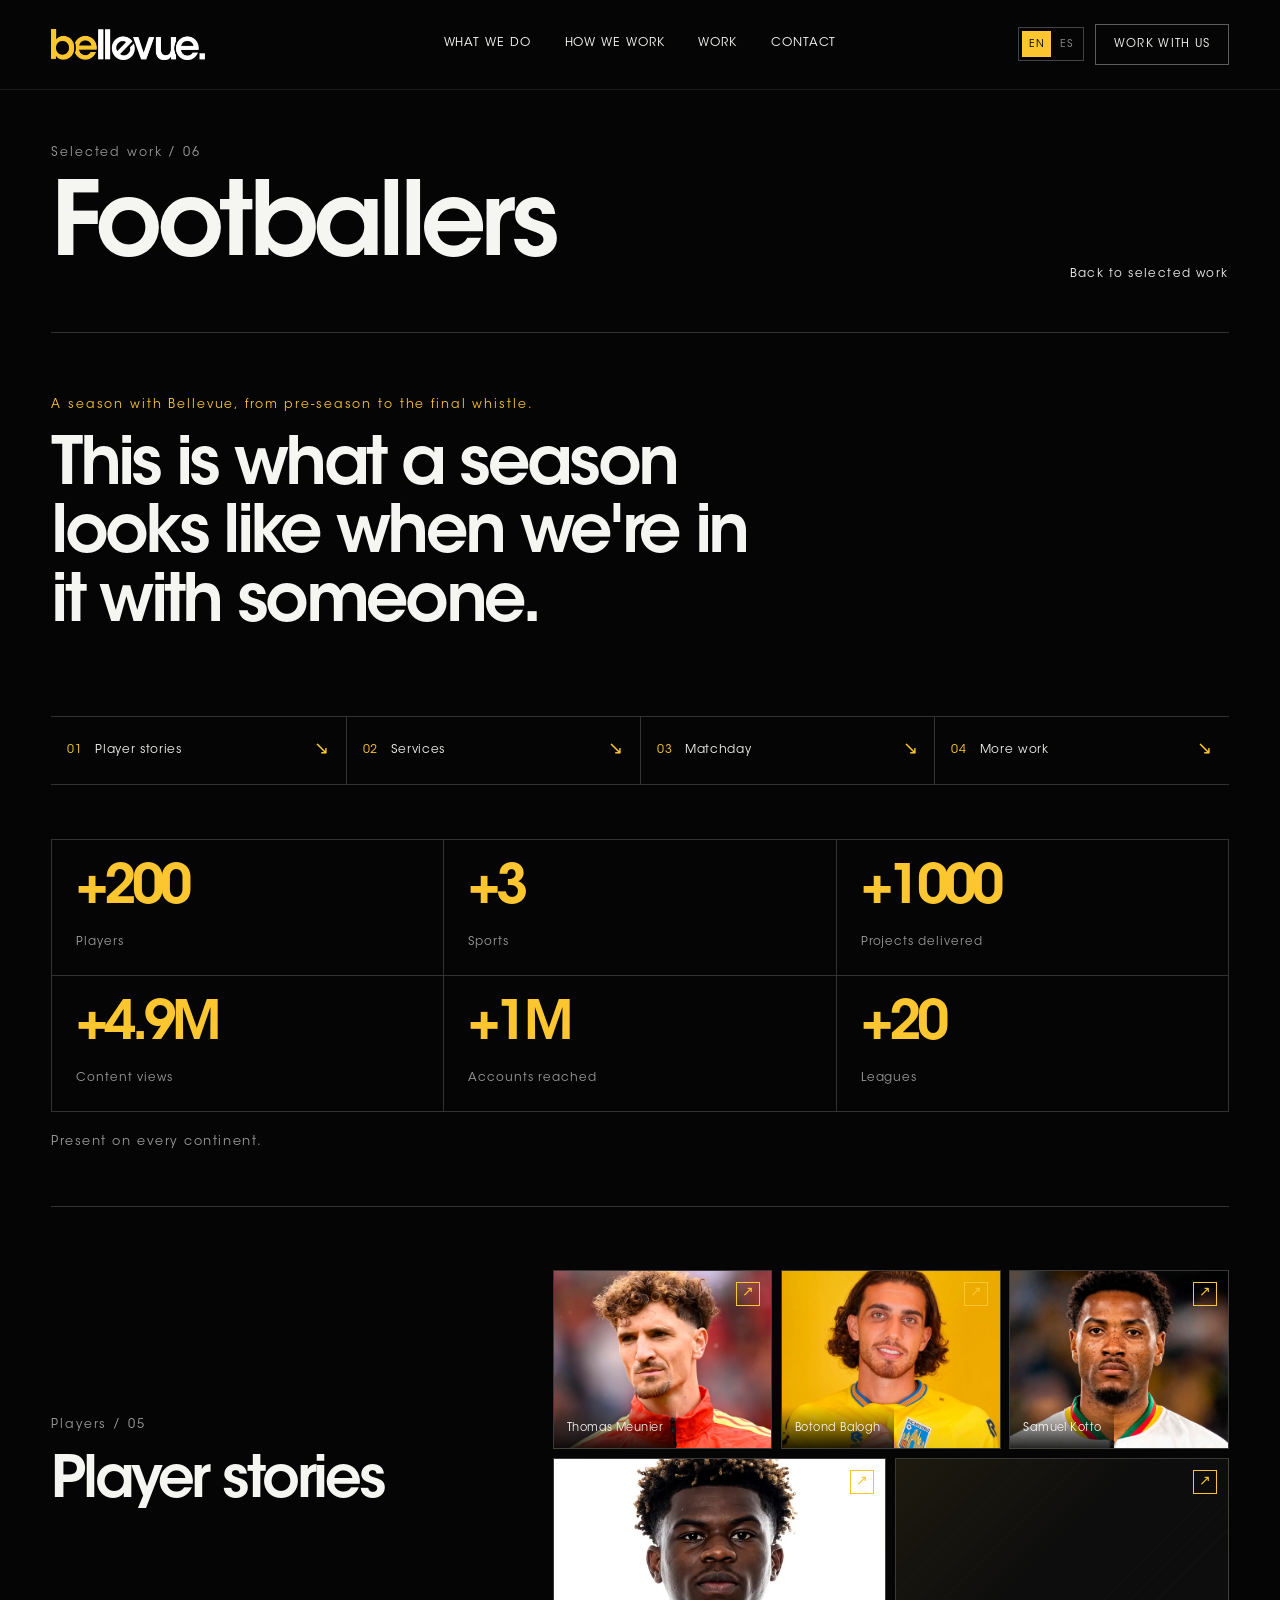
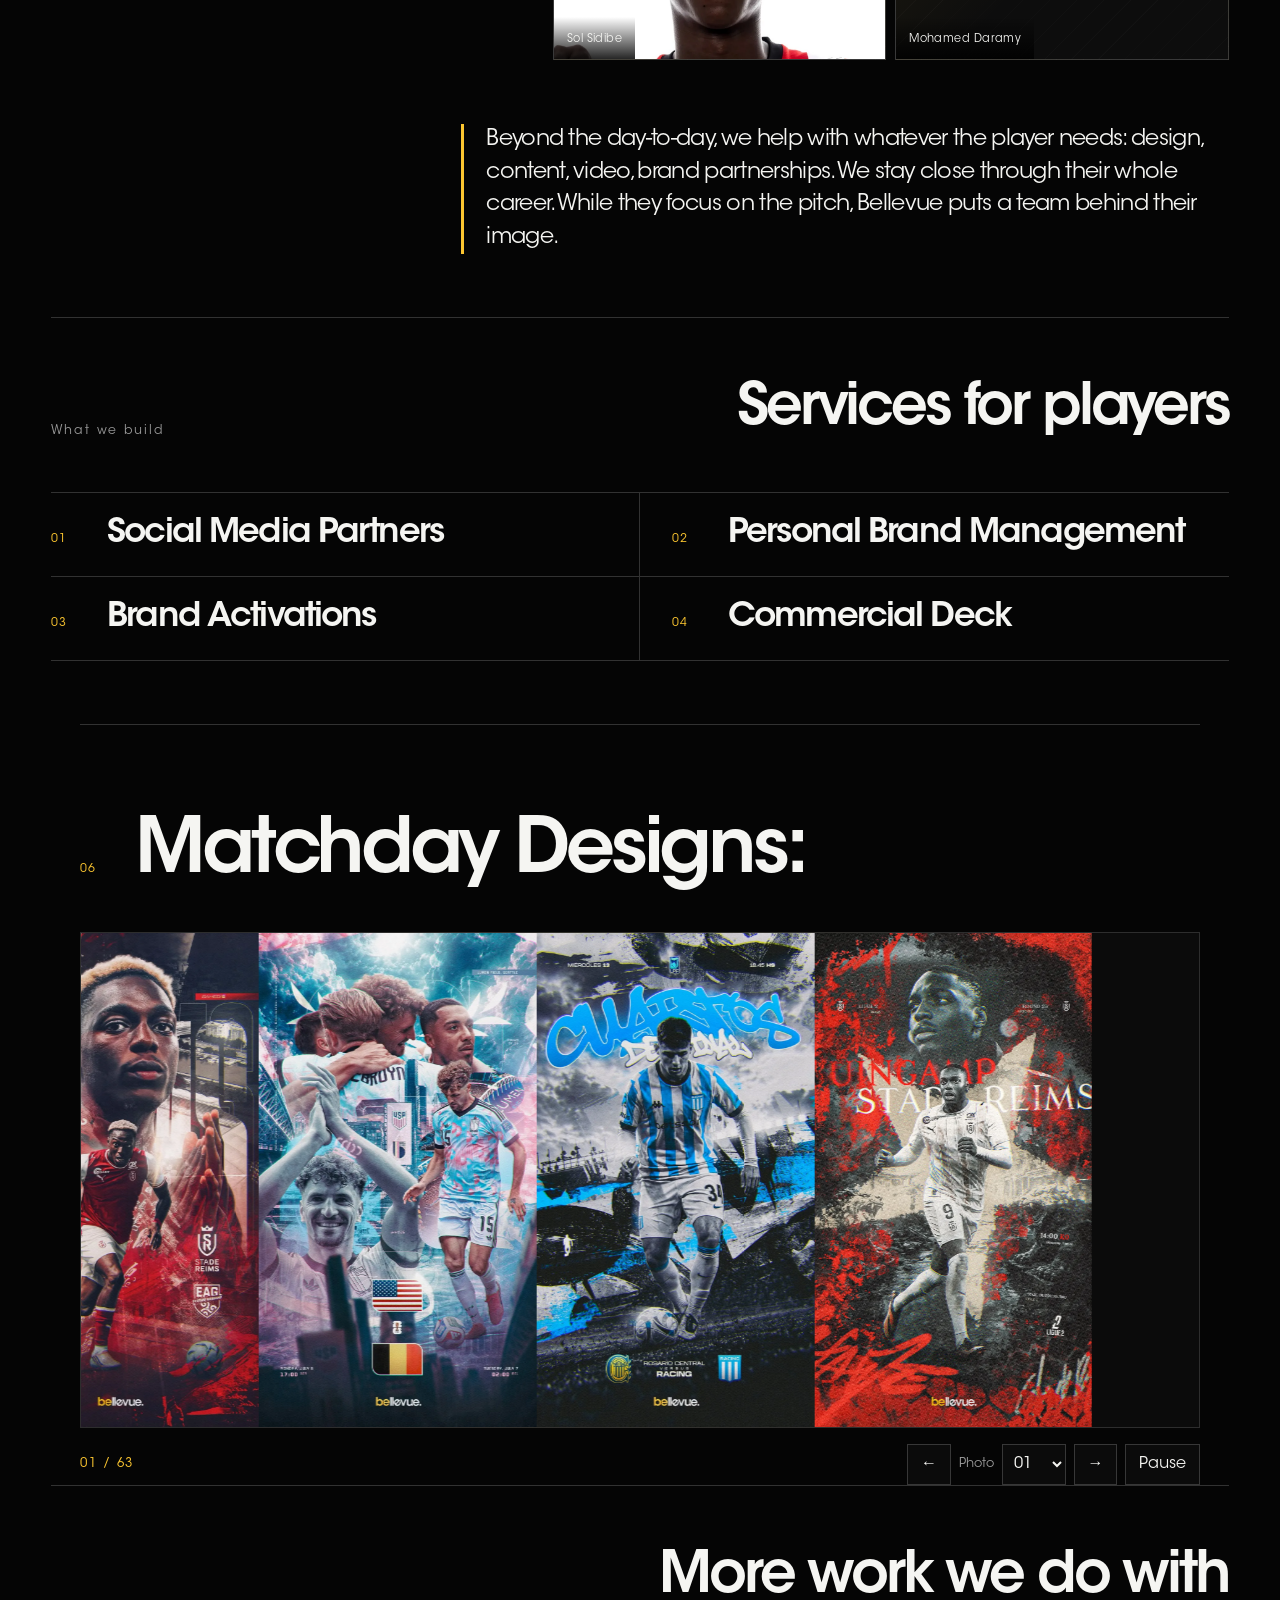
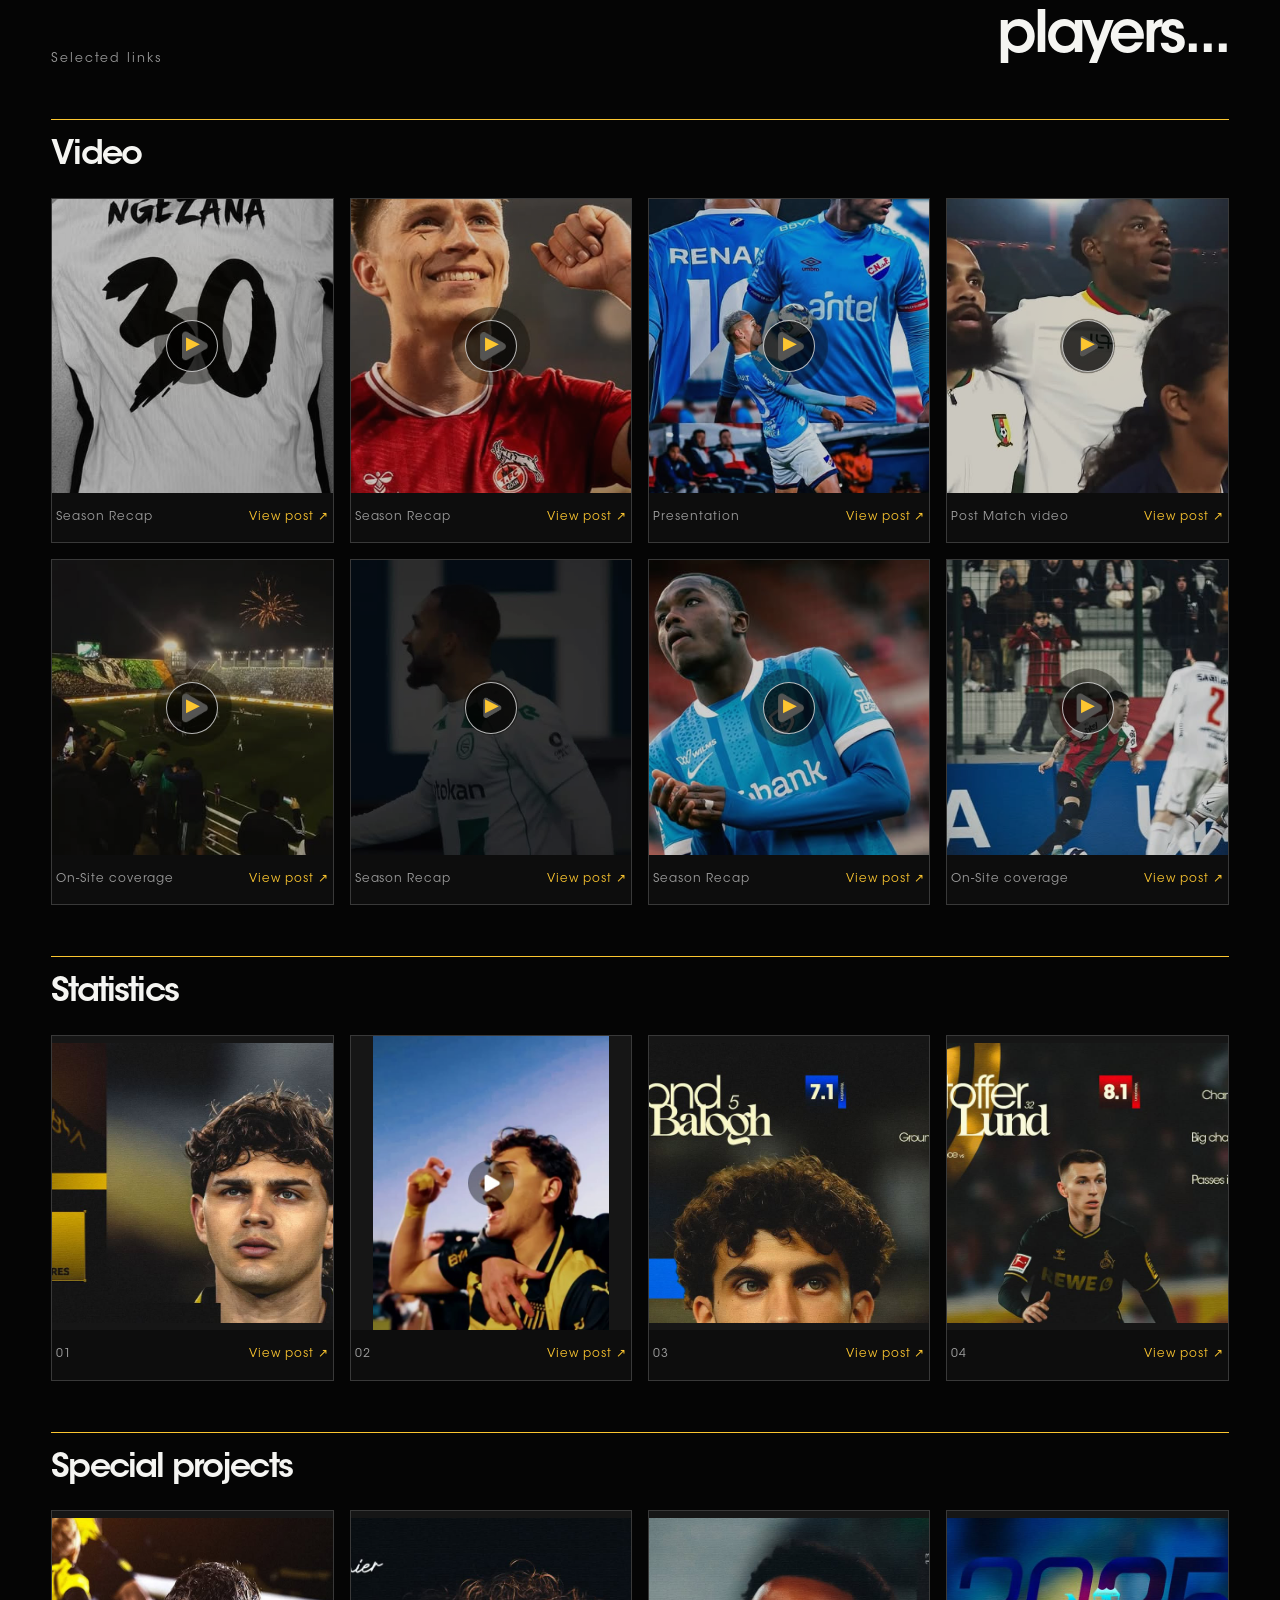
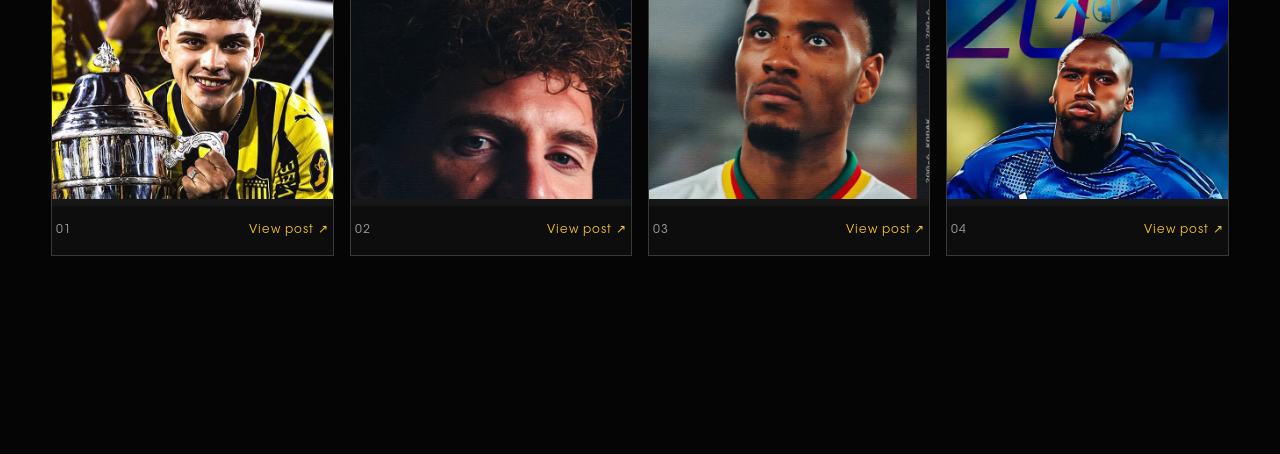
==== commit 35fb9819: "Preserve original Footballers HTML line endings" ====
--- a/footballers/index.html
+++ b/footballers/index.html
@@ -1,29 +1,29 @@
-<!doctype html>
-<html lang="en">
-  <head>
-    <meta charset="UTF-8" />
-    <meta name="viewport" content="width=device-width, initial-scale=1.0" />
-    <meta name="theme-color" content="#050505" />
-    <meta name="description" content="Bellevue for footballers." />
-    <link rel="icon" href="../favicon.ico?v=transparent" sizes="any" />
-    <link rel="icon" type="image/png" sizes="32x32" href="../favicon-32x32.png?v=transparent" />
-    <link rel="icon" type="image/png" sizes="16x16" href="../favicon-16x16.png?v=transparent" />
-    <link rel="apple-touch-icon" sizes="180x180" href="../apple-touch-icon.png?v=transparent" />
-    <script>document.documentElement.classList.add("motion-full");</script>
-    <link rel="stylesheet" href="../styles.css?v=matchday-tight-20261021" />
-    <title>Footballers — Bellevue</title>
-  </head>
-  <body class="category-page" data-category="footballers">
-    <a class="skip-link" href="#main">Skip to content</a><div class="page-wipe" aria-hidden="true"></div>
-    <div class="cursor-aura" data-cursor-aura aria-hidden="true"></div>
-    <header class="nav" data-nav>
-      <a class="nav__brand" href="../#top" aria-label="Bellevue home"><img class="brand-mark" src="../assets/bellevue-logo-source.png" alt="Bellevue" /></a>
-      <nav class="nav__links" aria-label="Primary navigation"><a href="../#services">What We Do</a><a href="../#process">How We Work</a><a href="../#work">Work</a><a href="../#contact">Contact</a></nav>
-      <div class="nav__actions"><div class="language-switcher" role="group" aria-label="Language selector"><button type="button" data-language="en" aria-pressed="true">EN</button><button type="button" data-language="es" aria-pressed="false">ES</button></div><a class="nav__cta" href="../#contact">Work with us</a></div>
-      <button class="nav__menu" type="button" aria-expanded="false" aria-controls="mobile-menu" aria-label="Open menu"><span></span><span></span></button>
-    </header>
-    <div class="mobile-menu" id="mobile-menu" aria-hidden="true"><nav aria-label="Mobile navigation"><a href="../#services">What We Do</a><a href="../#process">How We Work</a><a href="../#work">Work</a><a href="../#contact">Contact</a></nav><p>Bellevue / Sports communication</p></div>
-    <main id="main"><section class="category-work" aria-labelledby="category-title"><div class="category-work__head"><div><p class="eyebrow">Selected work / <span data-case-study-count>00</span></p><h1 id="category-title">Footballers</h1></div><a class="category-work__back" href="../#work">Back to selected work</a></div><div class="case-studies" data-case-studies></div></section></main>
-    <script type="module" src="../category-page.js?v=matchday-tight-20261021"></script>
-  </body>
-</html>
+<!doctype html>
+<html lang="en">
+  <head>
+    <meta charset="UTF-8" />
+    <meta name="viewport" content="width=device-width, initial-scale=1.0" />
+    <meta name="theme-color" content="#050505" />
+    <meta name="description" content="Bellevue for footballers." />
+    <link rel="icon" href="../favicon.ico?v=transparent" sizes="any" />
+    <link rel="icon" type="image/png" sizes="32x32" href="../favicon-32x32.png?v=transparent" />
+    <link rel="icon" type="image/png" sizes="16x16" href="../favicon-16x16.png?v=transparent" />
+    <link rel="apple-touch-icon" sizes="180x180" href="../apple-touch-icon.png?v=transparent" />
+    <script>document.documentElement.classList.add("motion-full");</script>
+    <link rel="stylesheet" href="../styles.css?v=matchday-tight-20261021" />
+    <title>Footballers — Bellevue</title>
+  </head>
+  <body class="category-page" data-category="footballers">
+    <a class="skip-link" href="#main">Skip to content</a><div class="page-wipe" aria-hidden="true"></div>
+    <div class="cursor-aura" data-cursor-aura aria-hidden="true"></div>
+    <header class="nav" data-nav>
+      <a class="nav__brand" href="../#top" aria-label="Bellevue home"><img class="brand-mark" src="../assets/bellevue-logo-source.png" alt="Bellevue" /></a>
+      <nav class="nav__links" aria-label="Primary navigation"><a href="../#services">What We Do</a><a href="../#process">How We Work</a><a href="../#work">Work</a><a href="../#contact">Contact</a></nav>
+      <div class="nav__actions"><div class="language-switcher" role="group" aria-label="Language selector"><button type="button" data-language="en" aria-pressed="true">EN</button><button type="button" data-language="es" aria-pressed="false">ES</button></div><a class="nav__cta" href="../#contact">Work with us</a></div>
+      <button class="nav__menu" type="button" aria-expanded="false" aria-controls="mobile-menu" aria-label="Open menu"><span></span><span></span></button>
+    </header>
+    <div class="mobile-menu" id="mobile-menu" aria-hidden="true"><nav aria-label="Mobile navigation"><a href="../#services">What We Do</a><a href="../#process">How We Work</a><a href="../#work">Work</a><a href="../#contact">Contact</a></nav><p>Bellevue / Sports communication</p></div>
+    <main id="main"><section class="category-work" aria-labelledby="category-title"><div class="category-work__head"><div><p class="eyebrow">Selected work / <span data-case-study-count>00</span></p><h1 id="category-title">Footballers</h1></div><a class="category-work__back" href="../#work">Back to selected work</a></div><div class="case-studies" data-case-studies></div></section></main>
+    <script type="module" src="../category-page.js?v=matchday-tight-20261021"></script>
+  </body>
+</html>
--- a/styles.css
+++ b/styles.css
@@ -1,1691 +1,1691 @@
-/* Supplied ITC Avant Garde Gothic web assets. */
-@font-face {
-  font-family: "Avant Garde Book";
-  src: url("./assets/fonts/%5BITC%5D%20Avant%20Garde%20Gothic/ITCAvantGardeStd-Bk.otf") format("opentype");
-  font-weight: 400;
-  font-style: normal;
-  font-display: swap;
-}
-@font-face {
-  font-family: "Avant Garde Demi";
-  src: url("./assets/fonts/%5BITC%5D%20Avant%20Garde%20Gothic/ITCAvantGardeStd-Demi.otf") format("opentype");
-  font-weight: 400;
-  font-style: normal;
-  font-display: swap;
-}
-@font-face {
-  font-family: "Avant Garde Book";
-  src: url("./assets/fonts/%5BITC%5D%20Avant%20Garde%20Gothic/ITCAvantGardeStd-BkObl.otf") format("opentype");
-  font-weight: 400;
-  font-style: italic;
-  font-display: swap;
-}
-
-:root {
-  --black: #050505;
-  --black-2: #0a0a0a;
-  --black-3: #111;
-  --gold: #fcc630;
-  --white: #f5f5f2;
-  --muted: rgba(255, 255, 255, 0.6);
-  --line: rgba(255, 255, 255, 0.18);
-  --pad: clamp(1.25rem, 4vw, 4.75rem);
-  --hero-p: 0;
-  --team-fill: 0%;
-  --process-p: 0%;
-  --work-x: 0px;
-  --page-p: 0;
-  --display-font: "Avant Garde Book", Arial, sans-serif;
-  --heading-font: "Avant Garde Demi", Arial, sans-serif;
-}
-
-* { box-sizing: border-box; }
-html { overflow-x: clip; scroll-behavior: smooth; background: var(--black); }
-body { margin: 0; max-width: 100%; overflow-x: clip; background: var(--black); color: var(--white); font-family: var(--display-font); font-synthesis: none; font-size: 1rem; line-height: 1.45; }
-body.menu-open { overflow: hidden; }
-a { color: inherit; text-decoration: none; }
-button { color: inherit; font: inherit; }
-::selection { background: var(--gold); color: var(--black); }
-.sr-only { position: absolute; width: 1px; height: 1px; padding: 0; margin: -1px; overflow: hidden; clip: rect(0, 0, 0, 0); white-space: nowrap; border: 0; }
-.skip-link { position: fixed; left: 1rem; top: -4rem; z-index: 1000; background: var(--gold); color: var(--black); padding: .75rem 1rem; font-weight: 800; }
-.skip-link:focus { top: 1rem; }
-:focus-visible { outline: 2px solid var(--gold); outline-offset: 5px; }
-
-.eyebrow { margin: 0; color: var(--muted); font-size: .78rem; font-weight: 700; letter-spacing: .15em; text-transform: uppercase; }
-.gold { color: var(--gold); }
-.brand-mark { display: block; width: 4.3rem; height: auto; }
-
-.intro { position: fixed; inset: 0; z-index: 100; display: grid; place-items: center; background: #000; transition: opacity .5s ease, visibility .5s ease; }
-.intro.is-done { opacity: 0; visibility: hidden; pointer-events: none; }
-.intro__logo { width: clamp(7rem, 13vw, 13rem); clip-path: inset(0 100% 0 0); animation: logoWipe .55s .08s cubic-bezier(.77,0,.18,1) forwards; }
-.intro__words { position: absolute; bottom: 10vh; left: var(--pad); right: var(--pad); display: flex; justify-content: space-between; color: var(--white); font-size: clamp(.8rem, 1.1vw, 1rem); font-weight: 700; letter-spacing: .13em; overflow: hidden; }
-.intro__words span { opacity: 0; transform: translateY(120%); animation: introWord .32s forwards; }
-.intro__words span:nth-child(1) { animation-delay: .6s; }.intro__words span:nth-child(2) { animation-delay: .78s; }.intro__words span:nth-child(3) { animation-delay: .96s; }
-@keyframes logoWipe { to { clip-path: inset(0); } }
-@keyframes introWord { to { opacity: 1; transform: translateY(0); } }
-
-.scroll-progress{position:fixed;z-index:70;right:0;top:0;width:3px;height:100svh;background:rgba(255,255,255,.08);pointer-events:none}.scroll-progress i{display:block;width:100%;height:calc(var(--page-p) * 100%);background:var(--gold);box-shadow:0 0 1.5rem rgba(252,198,48,.7);transform-origin:top}
-
-.nav { position: fixed; z-index: 50; inset: 0 0 auto; height: 5.6rem; padding: 0 var(--pad); display: grid; grid-template-columns: 1fr auto 1fr; align-items: center; transition: height .35s ease, background .35s ease, backdrop-filter .35s ease; }
-.nav.is-scrolled { height: 4.5rem; background: rgba(5,5,5,.72); backdrop-filter: blur(14px); border-bottom: 1px solid rgba(255,255,255,.07); }
-.nav__brand { justify-self: start; }
-.nav__links { display: flex; gap: clamp(1.2rem, 2.6vw, 2.8rem); font-size: .76rem; font-weight: 650; letter-spacing: .08em; text-transform: uppercase; }
-.nav__links a { position: relative; padding: .5rem 0; }
-.nav__links a::after { content: ""; position: absolute; left: 0; right: 100%; bottom: .2rem; height: 1px; background: var(--gold); transition: right .3s ease; }
-.nav__links a:hover::after, .nav__links a:focus-visible::after { right: 0; }
-.nav__cta { justify-self: end; border: 1px solid rgba(255,255,255,.35); padding: .7rem 1.1rem; font-size: .73rem; font-weight: 800; letter-spacing: .11em; text-transform: uppercase; transition: background .3s, color .3s, border-color .3s; }
-.nav__cta:hover { background: var(--gold); color: var(--black); border-color: var(--gold); }
-.nav__actions{justify-self:end;display:flex;align-items:center;gap:.7rem}.motion-toggle{display:flex;align-items:center;gap:.55rem;border:1px solid rgba(255,255,255,.2);border-radius:99px;background:rgba(5,5,5,.4);padding:.58rem .78rem;color:rgba(255,255,255,.72);font-size:.62rem;font-weight:800;line-height:1;letter-spacing:.12em;text-transform:uppercase;cursor:pointer;backdrop-filter:blur(10px);transition:border-color .25s,color .25s,background .25s}.motion-toggle::before{content:"";width:.45rem;height:.45rem;border-radius:50%;background:rgba(255,255,255,.35);transition:background .25s,box-shadow .25s}.motion-toggle b{color:var(--gold);font-size:inherit}.motion-toggle[aria-pressed="true"]{border-color:rgba(252,198,48,.6);color:var(--white);background:rgba(252,198,48,.08)}.motion-toggle[aria-pressed="true"]::before{background:var(--gold);box-shadow:0 0 .8rem var(--gold)}
-.nav__menu { display: none; justify-self: end; width: 2.7rem; height: 2.7rem; background: transparent; border: 0; padding: .65rem; }
-.nav__menu span { display: block; height: 1px; background: var(--white); margin: .38rem 0; transition: transform .35s ease; }
-.nav__menu[aria-expanded="true"] span:first-child { transform: translateY(.39rem) rotate(45deg); }.nav__menu[aria-expanded="true"] span:last-child { transform: rotate(-45deg); }
-.mobile-menu { position: fixed; inset: 0; z-index: 40; display: grid; align-content: center; padding: 7rem var(--pad) 3rem; background: var(--black); opacity: 0; visibility: hidden; clip-path: inset(0 0 100% 0); transition: clip-path .55s cubic-bezier(.77,0,.18,1), opacity .3s, visibility .55s; }
-.mobile-menu.is-open { opacity: 1; visibility: visible; clip-path: inset(0); }
-.mobile-menu nav { display: grid; gap: .3rem; }.mobile-menu a { font-size: clamp(2.7rem, 13vw, 5rem); font-weight: 800; line-height: .95; letter-spacing: -.06em; text-transform: uppercase; }.mobile-menu a:hover { color: var(--gold); }
-.mobile-menu p { position: absolute; left: var(--pad); bottom: 2rem; color: var(--muted); font-size: .72rem; text-transform: uppercase; letter-spacing: .12em; }
-.mobile-menu__motion{align-self:start;margin-top:auto}
-
-.hero { height: 190vh; background: var(--black); }
-.hero__stage { position: sticky; top: 0; height: 100svh; min-height: 42rem; overflow: hidden; padding: 8rem var(--pad) 3rem; display: grid; grid-template-columns: minmax(0, 1fr) minmax(16rem, .38fr); grid-template-rows: auto 1fr auto; }
-.hero__field { position: absolute; inset: 0; overflow: hidden; background: radial-gradient(circle at 76% 48%, rgba(252,198,48,.14), transparent 24%), linear-gradient(115deg, #050505 15%, #111 61%, #080808 100%); transform: scale(calc(1 + var(--hero-p) * .09)); }
-.field__orb { position: absolute; width: min(48vw, 45rem); aspect-ratio: 1; right: -4vw; top: 10vh; border: 1px solid rgba(252,198,48,.45); border-radius: 50%; box-shadow: inset 0 0 10rem rgba(252,198,48,.08); }
-.field__orb::before, .field__orb::after { content:""; position:absolute; inset:14%; border:1px solid rgba(255,255,255,.14); border-radius:50%; }.field__orb::after { inset:31%; background:var(--gold); opacity:.8; filter:blur(60px); }
-.field__grid { position:absolute; inset:0; background-image: linear-gradient(rgba(255,255,255,.05) 1px,transparent 1px),linear-gradient(90deg,rgba(255,255,255,.04) 1px,transparent 1px); background-size: 8vw 8vw; mask-image:linear-gradient(90deg,transparent,black); }
-.field__label { position:absolute; right:var(--pad); top:48%; font-size:.67rem; letter-spacing:.18em; writing-mode:vertical-rl; }
-.hero__shade { position:absolute; inset:0; z-index:1; background:rgba(0,0,0,calc(var(--hero-p) * .86)); pointer-events:none; }
-.hero__eyebrow { grid-column:1 / -1; z-index:2; align-self:start; opacity:calc(1 - var(--hero-p) * 1.8); }
-.hero__title { z-index:2; grid-column:1 / -1; align-self:center; margin:0; font-size:clamp(4.4rem, 10.1vw, 11rem); font-weight:800; line-height:.76; letter-spacing:-.075em; text-transform:uppercase; }
-.hero__title span { display:block; will-change:transform,opacity; }.hero__title span:nth-child(1){transform:translateX(calc(var(--hero-p) * -24vw));}.hero__title span:nth-child(2){margin-left:8vw;transform:translateX(calc(var(--hero-p) * 31vw));}.hero__title span:nth-child(3){margin-left:2vw;transform:translateX(calc(var(--hero-p) * -20vw));}.hero__title em { color:var(--gold); font-style:normal; }
-.hero__copy { z-index:2; align-self:end; max-width:34rem; margin:0; color:var(--muted); font-size:clamp(1rem,1.4vw,1.25rem); transform:translateY(calc(var(--hero-p) * 8rem)); opacity:calc(1 - var(--hero-p) * 1.4); }
-.hero__discover { z-index:2; justify-self:end; align-self:end; display:flex; align-items:center; gap:1rem; font-size:.77rem; font-weight:800; letter-spacing:.1em; text-transform:uppercase; transform:translateY(calc(var(--hero-p) * 8rem)); opacity:calc(1 - var(--hero-p) * 1.4); }.hero__discover span{color:var(--gold);font-size:1.15rem;transition:transform .3s}.hero__discover:hover span{transform:translateY(.3rem)}
-.hero__counter { position:absolute; z-index:2; left:var(--pad); bottom:2rem; display:none; gap:.6rem; align-items:center; font-size:.68rem; }.hero__counter i{width:3rem;height:1px;background:var(--line);position:relative}.hero__counter i::after{content:"";position:absolute;inset:0;background:var(--gold);transform-origin:left;transform:scaleX(var(--hero-p))}
-.hero__side{position:absolute;z-index:2;right:1.4rem;bottom:3rem;margin:0;color:var(--muted);font-size:.62rem;letter-spacing:.16em;writing-mode:vertical-rl}
-
-.world { position:relative; z-index:3; min-height:135vh; padding:16vh var(--pad) 10vh; background:var(--black); overflow:hidden; }
-.world::before{content:"SPORT";position:absolute;left:-.045em;bottom:-.19em;color:rgba(255,255,255,.025);font-size:31vw;font-weight:900;line-height:.8;letter-spacing:-.1em}
-.world__title{position:relative;margin:8vh 0 18vh;font-size:clamp(5rem,13.5vw,14rem);line-height:.75;letter-spacing:-.08em;text-transform:uppercase}.world__title span{display:block}.world__title span:nth-child(2){margin-left:8vw}.world__title span:nth-child(3){margin-left:31vw}
-.world__roles{position:relative;display:flex;justify-content:space-between;border-top:1px solid var(--line);padding-top:1.1rem;text-transform:uppercase;font-weight:700;font-size:clamp(.9rem,1.4vw,1.2rem)}
-.reveal{opacity:0;transform:translateY(4rem);transition:opacity .8s ease,transform .9s cubic-bezier(.22,1,.36,1)}.reveal.is-visible{opacity:1;transform:translateY(0)}
-
-.signal-strip{position:relative;z-index:5;display:flex;width:100%;min-width:0;overflow:hidden;border-top:1px solid rgba(252,198,48,.5);border-bottom:1px solid rgba(252,198,48,.5);background:transparent;color:var(--gold);transform:translateY(-1.4rem) scale(1.02);transform-origin:center}.signal-strip>div{flex:none;display:flex;align-items:center;justify-content:space-around;gap:2.4rem;min-width:100%;padding:.86rem 1.2rem;font-size:clamp(.78rem,1.1vw,1rem);font-weight:900;letter-spacing:.15em;white-space:nowrap;animation:signalRun 36s linear infinite}.signal-strip i{flex:none;width:.48rem;height:.48rem;border-radius:50%;background:var(--gold)}
-@keyframes signalRun{to{transform:translateX(-100%)}}
-
-.audience{position:relative;display:grid;grid-template-columns:56% 44%;background:var(--black-2)}
-.audience__media{position:sticky;top:0;height:100svh;min-height:42rem;overflow:hidden;background:#111}
-.audience__media>p{position:absolute;z-index:4;left:1.3rem;bottom:1rem;margin:0;color:rgba(255,255,255,.45);font-size:.62rem;letter-spacing:.12em;text-transform:uppercase}
-.audience__visual{position:absolute;inset:0;padding:var(--pad);display:grid;align-content:space-between;background:radial-gradient(circle at 50% 50%,var(--visual-glow),transparent 35%),linear-gradient(135deg,var(--visual-a),#060606 70%);opacity:0;transform:scale(1.08);transition:opacity .7s ease,transform 1.2s cubic-bezier(.22,1,.36,1)}.audience__visual.is-active{opacity:1;transform:scale(1)}
-.audience__visual--1{--visual-glow:rgba(252,198,48,.28);--visual-a:#202015}.audience__visual--2{--visual-glow:rgba(255,255,255,.12);--visual-a:#161616}.audience__visual--3{--visual-glow:rgba(252,198,48,.17);--visual-a:#261c05}
-.audience__visual span{font-size:.72rem;letter-spacing:.15em}.audience__visual i{position:absolute;width:60%;aspect-ratio:1;border:1px solid rgba(255,255,255,.2);border-radius:50%;left:22%;top:19%}.audience__visual i::after{content:"";position:absolute;left:50%;top:-20%;height:140%;width:1px;background:linear-gradient(transparent,var(--gold),transparent);transform:rotate(35deg)}.audience__visual b{justify-self:end;text-align:right;font-size:clamp(3rem,7vw,7rem);line-height:.78;letter-spacing:-.07em}
-.audience__chapters{padding:35vh var(--pad)}.audience__chapter{min-height:100vh;display:grid;grid-template-columns:4rem 1fr;align-content:center;gap:1rem;opacity:.23;transition:opacity .5s}.audience__chapter.is-active{opacity:1}.audience__chapter>span{color:var(--gold);font-size:.76rem;font-weight:700;letter-spacing:.12em;margin-top:.8rem}.audience__chapter>div{min-width:0}.audience__chapter h3{margin:0;font-size:clamp(3.2rem,5.4vw,6.5rem);line-height:.85;letter-spacing:-.07em;text-transform:uppercase}.audience__chapter p{max-width:31rem;margin:2rem 0 0;color:var(--muted);font-size:1.05rem}
-
-.bridge{height:220vh;background:var(--black)}.bridge__stage{position:sticky;top:0;height:100svh;min-height:42rem;display:grid;align-content:center;padding:var(--pad);overflow:hidden;background:radial-gradient(circle at 75% 60%,rgba(252,198,48,.1),transparent 28%)}.bridge__stage p{margin:0;color:var(--muted);font-size:clamp(2.3rem,5.5vw,5.4rem);font-weight:700;line-height:.9;text-transform:uppercase}.bridge__stage h2{margin:2rem 0 0;font-size:clamp(5rem,12vw,13rem);line-height:.76;letter-spacing:-.08em;text-transform:uppercase}.bridge__stage h2 span{display:block;color:var(--gold);font-size:clamp(4.2rem,10.5vw,11.5rem);transform:translateX(calc((1 - var(--bridge-p, 0)) * 60vw));will-change:transform}
-
-.section-head{position:relative;z-index:2}.section-head h2{margin:1.1rem 0 0;font-size:clamp(3.7rem,7.5vw,8rem);line-height:.84;letter-spacing:-.065em;text-transform:uppercase}
-.services{position:relative;padding:15vh var(--pad);min-height:130vh;background:var(--black);overflow:hidden}.services__backdrop{position:absolute;inset:0;display:grid;place-items:center;opacity:.08;pointer-events:none;transition:background .5s}.services__backdrop span{font-size:20vw;font-weight:900;letter-spacing:-.1em;text-transform:uppercase;white-space:nowrap;transform:rotate(-7deg)}
-.services__list{position:relative;z-index:2;margin-top:12vh;border-top:1px solid var(--line)}.service{display:grid;grid-template-columns:5rem minmax(15rem,1fr) minmax(15rem,.7fr) 2rem;align-items:center;gap:1rem;min-height:8.2rem;border-bottom:1px solid var(--line);transition:padding .35s ease,color .35s ease}.service:hover,.service:focus-visible{padding-left:1.25rem}.service>span{font-size:.74rem;font-weight:700;letter-spacing:.13em;transition:color .3s}.service:hover>span,.service:focus-visible>span{color:var(--gold)}.service h3{margin:0;font-size:clamp(2rem,3.8vw,4.3rem);line-height:.9;letter-spacing:-.05em;text-transform:uppercase}.service p{margin:0;color:var(--muted);max-width:30rem;font-size:.92rem}.service i{font-style:normal;font-size:1.4rem;color:var(--gold);transition:transform .3s}.service:hover i{transform:translate(.25rem,-.25rem)}
-
-.team{height:260vh;background:var(--black-2)}.team__stage{position:sticky;top:0;height:100svh;min-height:44rem;overflow:hidden;padding:9vh var(--pad);display:flex;flex-direction:column;justify-content:center}.team__stage>h2{margin:2rem 0 0;font-size:clamp(3.7rem,7vw,7rem);line-height:.8;letter-spacing:-.065em;text-transform:uppercase}.team__statement{margin-top:auto;text-transform:uppercase}.team__statement>span{display:block;font-size:clamp(1.2rem,2vw,2rem);font-weight:700}.team__statement strong{position:relative;display:inline-block;color:transparent;-webkit-text-stroke:1px rgba(255,255,255,.4);font-size:clamp(5rem,15vw,16rem);line-height:.8;letter-spacing:-.09em;white-space:nowrap}.team__statement strong::after{content:attr(data-text);position:absolute;inset:0;color:var(--gold);-webkit-text-stroke:0;clip-path:inset(0 calc(100% - var(--team-fill)) 0 0)}.team__copy{align-self:flex-end;max-width:33rem;margin:2rem 0 0;color:var(--muted);font-size:1.05rem}
-
-.process{height:240vh;background:var(--black)}.process__stage{position:sticky;top:0;height:100svh;min-height:44rem;overflow:hidden;padding:9vh var(--pad);display:flex;flex-direction:column;justify-content:space-between}.process__ghost{position:absolute;left:-.04em;bottom:-.18em;margin:0;color:rgba(255,255,255,.03);font-size:24vw;font-weight:900;line-height:.8;letter-spacing:-.1em}.process__steps{position:relative;z-index:2;display:grid;grid-template-columns:repeat(5,1fr);gap:1rem;list-style:none;margin:10vh 0 1.7rem;padding:0}.process__steps li{opacity:.24;transition:opacity .35s,color .35s}.process__steps li.is-active{opacity:1}.process__steps span{display:block;color:var(--gold);font-size:.7rem;letter-spacing:.13em;margin-bottom:1rem}.process__steps strong{font-size:clamp(1.2rem,2.4vw,2.7rem);text-transform:uppercase;letter-spacing:-.04em}.process__line{position:relative;z-index:2;height:2px;background:var(--line)}.process__line i{display:block;width:var(--process-p);height:100%;background:var(--gold);box-shadow:0 0 1.8rem rgba(252,198,48,.5)}
-
-.work{height:340vh;background:var(--black-3)}.work__stage{position:sticky;top:0;height:100svh;min-height:44rem;overflow:hidden;padding:8vh 0 3rem}.work__head{padding:0 var(--pad)}.work__track{display:flex;gap:2rem;width:max-content;margin-top:7vh;padding:0 var(--pad);transform:translate3d(calc(var(--work-x) * -1),0,0);will-change:transform}.project{width:min(70vw,62rem);flex:none}.project__visual{position:relative;height:47vh;min-height:20rem;overflow:hidden;padding:1.5rem;display:flex;justify-content:space-between;align-items:flex-start;background:radial-gradient(circle at var(--project-x,65%) 50%,rgba(252,198,48,.25),transparent 27%),linear-gradient(125deg,#201b0c,#080808 65%)}.project--2 .project__visual{--project-x:30%;background:radial-gradient(circle at 30% 30%,rgba(255,255,255,.15),transparent 24%),linear-gradient(135deg,#151515,#050505)}.project--3 .project__visual{--project-x:50%;background:radial-gradient(circle at 50% 70%,rgba(252,198,48,.3),transparent 22%),linear-gradient(150deg,#211806,#070707)}.project__visual>span{color:var(--gold);font-size:.72rem;letter-spacing:.12em}.project__visual i{position:absolute;left:50%;top:50%;width:36%;aspect-ratio:1;border:1px solid rgba(255,255,255,.26);border-radius:50%;transform:translate(-50%,-50%)}.project__visual i::before,.project__visual i::after{content:"";position:absolute;background:var(--gold)}.project__visual i::before{left:50%;top:-60%;width:1px;height:220%;transform:rotate(22deg)}.project__visual i::after{top:50%;left:-60%;width:220%;height:1px}.project__visual b{align-self:flex-end;text-align:right;font-size:clamp(2.7rem,5vw,5rem);line-height:.82;letter-spacing:-.06em;text-transform:uppercase}.project__meta{display:grid;grid-template-columns:1.4fr 1fr .35fr;border-top:1px solid var(--line);padding-top:1rem;color:var(--muted);font-size:.68rem;text-transform:uppercase;letter-spacing:.08em}.project__meta b{display:block;margin-top:.35rem;color:var(--white);font-size:.84rem}.work__note{position:absolute;right:var(--pad);bottom:1rem;color:var(--muted);font-size:.62rem;letter-spacing:.1em;text-transform:uppercase}
-
-.manifesto{background:var(--black);padding:18vh var(--pad);overflow:hidden}.manifesto__lead{min-height:80vh;display:grid;align-content:center}.manifesto__lead h2{margin:0;font-size:clamp(4rem,9vw,9.5rem);line-height:.82;letter-spacing:-.07em;text-transform:uppercase}.manifesto__lead h2 span{color:var(--muted)}.manifesto__words{display:grid;gap:4vh;padding:14vh 0}.manifesto__words span{display:block;font-size:clamp(5rem,14vw,15rem);font-weight:850;line-height:.77;letter-spacing:-.09em;text-transform:uppercase;opacity:.14;transform:translateX(-5vw);transition:opacity .7s ease,transform .8s cubic-bezier(.22,1,.36,1)}.manifesto__words span:nth-child(even){text-align:right;transform:translateX(5vw)}.manifesto__words span.is-visible{opacity:1;transform:translateX(0)}
-
-.final{min-height:100svh;padding:9vh var(--pad) 5vh;display:flex;flex-direction:column;background:var(--gold);color:var(--black)}.final__top{display:flex;justify-content:space-between}.final .eyebrow{color:rgba(0,0,0,.62)}.final__top>span{font-size:.72rem;font-weight:700;letter-spacing:.12em}.final h2{margin:auto 0;font-size:clamp(5rem,13vw,14rem);font-weight:850;line-height:.72;letter-spacing:-.09em;text-transform:uppercase}.final h2 em{font-style:normal;color:transparent;-webkit-text-stroke:1.5px var(--black)}.final__bottom{display:grid;grid-template-columns:1fr auto;align-items:end;gap:2rem;border-top:1px solid rgba(0,0,0,.3);padding-top:1.5rem}.final__bottom p{max-width:29rem;margin:0;font-size:1.1rem}.magnetic{position:relative;isolation:isolate;overflow:hidden;width:13rem;height:4.5rem;border:1px solid var(--black);background:transparent;display:flex;align-items:center;justify-content:space-between;padding:0 1.4rem;text-transform:uppercase;font-size:.78rem;font-weight:850;letter-spacing:.11em;cursor:pointer}.magnetic::before{content:"";position:absolute;z-index:-1;inset:0;background:var(--black);transform:scaleX(0);transform-origin:left;transition:transform .4s cubic-bezier(.22,1,.36,1)}.magnetic:hover{color:var(--gold)}.magnetic:hover::before{transform:scaleX(1)}.magnetic i{font-style:normal;font-size:1.4rem;transition:transform .3s}.magnetic:hover i{transform:translateX(.35rem)}.final__note{text-align:right;margin:.65rem 0 0;color:rgba(0,0,0,.6);font-size:.68rem;text-transform:uppercase;letter-spacing:.08em}
-
-.footer{padding:14vh var(--pad) 3rem;background:#000}.footer__brand{display:flex;align-items:center;gap:2rem;padding-bottom:12vh;border-bottom:1px solid var(--gold)}.footer__brand .brand-mark{width:clamp(7rem,15vw,15rem)}.footer__brand>span{font-size:clamp(4.5rem,13vw,14rem);font-weight:850;line-height:.7;letter-spacing:-.09em;text-transform:uppercase}.footer__meta{display:grid;grid-template-columns:1fr 1fr auto;gap:2rem;padding-top:2rem;color:var(--muted);font-size:.72rem;text-transform:uppercase;letter-spacing:.1em}.footer__meta p{margin:0}.footer__meta span{color:rgba(255,255,255,.32)}
-
-@media (max-width: 900px) {
-  .nav{grid-template-columns:1fr auto}.nav__links,.nav__actions{display:none}.nav__menu{display:block}.hero__stage{grid-template-columns:1fr;padding-top:8.5rem}.hero__title{font-size:clamp(4rem,15vw,8rem);line-height:.8}.hero__title span:nth-child(2){margin-left:0}.hero__title span:nth-child(3){margin-left:5vw}.hero__copy{max-width:27rem}.hero__discover{position:absolute;right:var(--pad);bottom:3rem}.field__orb{width:75vw;right:-22vw;top:25vh}.world{min-height:110vh}.world__title{font-size:clamp(4rem,15vw,8rem)}.world__title span:nth-child(2){margin-left:0}.world__title span:nth-child(3){margin-left:20vw}.audience{grid-template-columns:1fr}.audience__media{position:relative;height:62svh;min-height:32rem}.audience__chapters{padding:0 var(--pad)}.audience__chapter{min-height:55vh}.service{grid-template-columns:3.4rem 1fr 1.1rem}.service p{grid-column:2 / 4;margin-top:-.8rem;padding-bottom:1.4rem}.team__statement strong{font-size:14vw}.process__steps{grid-template-columns:1fr;gap:1.1rem}.process__steps li{display:grid;grid-template-columns:3.5rem 1fr;align-items:center}.process__steps span{margin:0}.process__line{display:none}.work{height:auto}.work__stage{position:relative;height:auto;min-height:0;padding:12vh 0}.work__track{display:grid;width:auto;transform:none !important}.project{width:calc(100vw - var(--pad) * 2)}.project__visual{height:55vw;min-height:19rem}.work__note{position:static;margin:2rem var(--pad) 0}.manifesto__words span{font-size:15vw}.final__bottom{grid-template-columns:1fr}.final__note{text-align:left}.footer__meta{grid-template-columns:1fr 1fr}.footer__meta p:last-child{grid-column:1 / -1}.footer__brand{align-items:flex-end;gap:1rem}.footer__brand>span{font-size:15vw}
-}
-
-@media (max-width: 560px) {
-  :root{--pad:1.15rem}.brand-mark{width:3.6rem}.intro__words{display:grid;gap:.25rem}.hero{height:145vh}.hero__stage{min-height:38rem}.hero__title{font-size:15.8vw}.hero__copy{font-size:1rem;padding-right:1rem;align-self:end;margin-bottom:5rem}.hero__discover{left:var(--pad);right:auto;bottom:2.2rem}.hero__side{display:none}.world{padding-top:13vh}.world__title{font-size:16vw;margin-bottom:11vh}.world__roles{display:grid;gap:.55rem;font-size:.78rem}.audience__media{height:55svh;min-height:27rem}.audience__visual b{font-size:12vw}.audience__chapter{grid-template-columns:2.5rem 1fr;min-height:48vh}.audience__chapter h3{font-size:13vw}.bridge{height:165vh}.bridge__stage h2{font-size:15vw}.bridge__stage h2 span{font-size:12.5vw}.services{padding-top:12vh}.service{grid-template-columns:2.6rem 1fr 1rem;min-height:7rem}.service h3{font-size:8.4vw}.service p{font-size:.82rem}.team{height:180vh}.team__stage{min-height:40rem;padding-top:11vh}.team__stage>h2{font-size:12vw}.team__statement strong{white-space:normal;font-size:20vw;line-height:.72}.team__copy{font-size:.92rem}.process{height:auto}.process__stage{position:relative;height:auto;min-height:100svh;padding:14vh var(--pad)}.process__steps{margin-top:14vh}.process__steps strong{font-size:1.8rem}.project__visual{min-height:17rem}.project__meta{grid-template-columns:1fr 1fr}.project__meta span:last-child{display:none}.manifesto{padding-top:12vh;padding-bottom:12vh}.manifesto__lead{min-height:65vh}.manifesto__lead h2{font-size:13.7vw}.manifesto__words{padding-top:8vh}.final{min-height:92svh}.final h2{font-size:16vw}.magnetic{width:100%}.footer__brand{display:grid}.footer__brand .brand-mark{width:7rem}.footer__brand>span{font-size:16.5vw}.footer__meta{grid-template-columns:1fr}
-}
-
-@media (prefers-reduced-motion: reduce) {
-  html:not(.motion-full){scroll-behavior:auto}html:not(.motion-full) *,html:not(.motion-full) *::before,html:not(.motion-full) *::after{animation-duration:.01ms !important;animation-iteration-count:1 !important;scroll-behavior:auto !important;transition-duration:.01ms !important}html:not(.motion-full) .intro{display:none}html:not(.motion-full) .hero{height:100svh}html:not(.motion-full) .hero__stage,html:not(.motion-full) .audience__media,html:not(.motion-full) .bridge__stage,html:not(.motion-full) .team__stage,html:not(.motion-full) .process__stage,html:not(.motion-full) .work__stage{position:relative}html:not(.motion-full) .hero__field,html:not(.motion-full) .hero__title span,html:not(.motion-full) .hero__copy,html:not(.motion-full) .hero__discover,html:not(.motion-full) .bridge__stage h2 span,html:not(.motion-full) .work__track{transform:none !important}html:not(.motion-full) .hero__shade{display:none}html:not(.motion-full) .reveal,html:not(.motion-full) .manifesto__words span{opacity:1;transform:none}html:not(.motion-full) .team,html:not(.motion-full) .process,html:not(.motion-full) .bridge,html:not(.motion-full) .work{height:auto}
-}
-
-/* Cinematic campaign direction */
-body::before{content:"";position:fixed;inset:0;z-index:90;pointer-events:none;opacity:.035;background-image:repeating-radial-gradient(circle at 20% 30%,transparent 0,rgba(255,255,255,.9) .7px,transparent 1.2px,transparent 4px);background-size:7px 7px;mix-blend-mode:screen}
-.nav{mix-blend-mode:normal}.nav:not(.is-scrolled){border-bottom:1px solid rgba(255,255,255,.09)}
-.hero__stage{padding-top:7.5rem}.hero__field{margin:0;background:#000;transform:none;clip-path:inset(calc(var(--hero-p) * 6vh) calc(var(--hero-p) * 6vw) calc(var(--hero-p) * 6vh) calc(var(--hero-p) * 6vw));will-change:clip-path}
-.field__image{position:absolute;inset:0;width:100%;height:100%;object-fit:cover;object-position:center 48%;filter:brightness(.62) contrast(1.12) saturate(.72);transform:scale(calc(1.035 + var(--hero-p) * .12));will-change:transform,filter}
-.hero__field::before{content:"";position:absolute;z-index:4;top:0;bottom:0;width:12vw;background:linear-gradient(90deg,transparent,rgba(252,198,48,.18),transparent);mix-blend-mode:screen;transform:translateX(-18vw) skewX(-10deg);animation:stadiumSweep 6.5s 2.25s cubic-bezier(.22,1,.36,1) infinite}.hero__title span{clip-path:inset(-.08em 0 -.26em);animation:heroLineIn 1.05s cubic-bezier(.16,1,.3,1) both}.hero__title span:nth-child(1){animation-delay:1.82s}.hero__title span:nth-child(2){animation-delay:1.96s}.hero__title span:nth-child(3){animation-delay:2.1s}.hero__eyebrow,.hero__copy,.hero__discover,.hero__frame{animation:heroMetaIn .8s 2.2s ease both}
-@keyframes heroLineIn{from{opacity:0;clip-path:inset(100% 0 -.26em)}}@keyframes heroMetaIn{from{filter:blur(8px);clip-path:inset(100% 0 0)}}@keyframes stadiumSweep{0%,45%{transform:translateX(-18vw) skewX(-10deg)}75%,100%{transform:translateX(118vw) skewX(-10deg)}}
-.hero__field::after{content:"";position:absolute;inset:0;background:linear-gradient(90deg,rgba(0,0,0,.88) 0%,rgba(0,0,0,.52) 43%,rgba(0,0,0,.06) 76%),linear-gradient(0deg,rgba(0,0,0,.7),transparent 34%,rgba(0,0,0,.22));}
-.field__grid{z-index:2;opacity:.32;background-size:12.5vw 100%,100% 25vh;mask-image:linear-gradient(90deg,black,transparent 72%)}
-.field__label{z-index:3;right:2rem;color:rgba(255,255,255,.7)}
-.hero__shade{background:linear-gradient(0deg,rgba(0,0,0,calc(var(--hero-p) * .93)),rgba(0,0,0,calc(var(--hero-p) * .56)))}
-.hero__title{max-width:92rem;text-wrap:balance;text-shadow:0 .12em .45em rgba(0,0,0,.2)}
-.hero__eyebrow{margin-top:1.9rem}
-.hero__title span:nth-child(2){margin-left:4vw}.hero__title span:nth-child(3){margin-left:10vw}
-.hero__copy{color:rgba(255,255,255,.72)}
-.hero__frame{position:absolute;z-index:3;left:var(--pad);right:var(--pad);top:6.7rem;display:flex;justify-content:space-between;padding-top:.75rem;border-top:1px solid rgba(255,255,255,.22);color:rgba(255,255,255,.52);font-size:.63rem;font-weight:700;letter-spacing:.16em;text-transform:uppercase;opacity:calc(1 - var(--hero-p) * 1.7)}
-
-.world{margin-top:-1px;padding-top:20vh;background:linear-gradient(180deg,#050505 0%,#050505 68%,#0a0a0a 100%)}
-.world::after{content:"";position:absolute;top:0;left:calc(var(--pad) + 8vw);width:1px;height:42vh;background:linear-gradient(var(--gold),transparent);transform-origin:top;transform:scaleY(calc(.25 + var(--hero-p) * .75))}
-.world__title{margin-top:12vh}.world__title span:nth-child(1){font-size:.55em;letter-spacing:-.055em}.world__title span:nth-child(2){margin-left:13vw}.world__title span:nth-child(3){margin-left:37vw;text-shadow:0 0 5rem rgba(252,198,48,.12)}
-.world__roles span{display:flex;align-items:center;gap:.65rem}.world__roles span::before{content:"";width:.45rem;height:.45rem;border:1px solid var(--gold);border-radius:50%}
-
-.audience__media{background:#030303}.audience__visual{padding:var(--pad);background:#050505;clip-path:inset(7% 7%);opacity:0;transform:none;transition:opacity .65s ease,clip-path 1s cubic-bezier(.22,1,.36,1)}.audience__visual.is-active{opacity:1;clip-path:inset(0)}
-.audience__visual::after{content:"";position:absolute;inset:0;background:linear-gradient(180deg,rgba(0,0,0,.05),rgba(0,0,0,.22) 48%,rgba(0,0,0,.9)),linear-gradient(90deg,rgba(0,0,0,.24),transparent 65%)}
-.audience__visual img{position:absolute;inset:0;width:100%;height:100%;object-fit:cover;filter:grayscale(.25) contrast(1.08) brightness(.76);transform:scale(1.08);transition:transform 1.4s cubic-bezier(.22,1,.36,1),filter .7s}.audience__visual.is-active img{transform:scale(1)}
-.audience__visual--1 img{object-position:38% center}.audience__visual--2 img{object-position:center}.audience__visual--3 img{object-position:68% center}
-.audience__visual span,.audience__visual b{position:relative;z-index:2}.audience__visual b{max-width:90%;font-size:clamp(3rem,6vw,6.8rem)}
-.audience__chapter{position:relative}.audience__chapter::before{content:"";position:absolute;left:-1px;top:50%;width:2px;height:0;background:var(--gold);transition:height .55s ease,top .55s ease}.audience__chapter.is-active::before{height:24%;top:38%}
-
-.bridge__stage{isolation:isolate;background:#050505}.bridge__image{position:absolute;z-index:-2;inset:0;width:100%;height:100%;object-fit:cover;filter:brightness(.34) grayscale(.3) contrast(1.12);transform:scale(calc(1.16 - var(--bridge-p) * .1));will-change:transform}.bridge__stage::after{content:"";position:absolute;z-index:-1;inset:0;background:linear-gradient(90deg,rgba(0,0,0,.92),rgba(0,0,0,.18) 65%),linear-gradient(0deg,#050505 0%,transparent 30%,rgba(0,0,0,.45) 100%)}
-.bridge__stage p{line-height:1.02;padding-bottom:.12em;transform:translateY(calc(var(--bridge-p) * -2vh));opacity:calc(1 - var(--bridge-p) * 1.15)}
-.bridge__stage h2{position:absolute;left:var(--pad);right:var(--pad);bottom:9vh;margin:0}.bridge__stage h2 span{white-space:nowrap;text-shadow:0 0 4rem rgba(252,198,48,.16)}
-
-.services{background:#050505}.services__backdrop{opacity:1;overflow:hidden;background:#050505}.services__backdrop::after{content:"";position:absolute;inset:0;background:linear-gradient(90deg,#050505 6%,rgba(5,5,5,.77) 42%,rgba(5,5,5,.9)),linear-gradient(0deg,#050505,transparent 32%,#050505)}
-.services__backdrop img{position:absolute;inset:0;width:100%;height:100%;object-fit:cover;object-position:40% center;opacity:.2;filter:grayscale(1) contrast(1.15);transform:scale(1.04);transition:opacity .5s,transform .8s cubic-bezier(.22,1,.36,1)}
-.services__backdrop span{position:relative;z-index:2;color:var(--white);opacity:.13}
-.services:has(.service:hover) .services__backdrop img,.services:has(.service:focus-visible) .services__backdrop img{opacity:.34;transform:scale(1.08)}
-.service{min-height:9.3rem;grid-template-columns:5rem minmax(15rem,1fr) minmax(17rem,.62fr) 2rem}.service h3{font-weight:780}.service:nth-child(even) h3{padding-left:4vw}.service p{opacity:.45;transform:translateY(.45rem);transition:opacity .3s,transform .3s}.service:hover p,.service:focus-visible p{opacity:1;transform:none}
-
-.team__stage{isolation:isolate}.team__stage::before{content:"";position:absolute;z-index:-2;inset:0;background:url('./assets/stadium-tunnel.jpg') center/cover no-repeat;filter:brightness(.28) grayscale(.25) contrast(1.12);transform:scale(calc(1.08 + var(--team-p,0) * .06))}.team__stage::after{content:"";position:absolute;z-index:-1;inset:0;background:linear-gradient(90deg,rgba(0,0,0,.85),rgba(0,0,0,.2)),linear-gradient(0deg,#050505 0%,transparent 36%,rgba(0,0,0,.52))}.team__stage>*{position:relative;z-index:2}.team__statement strong{-webkit-text-stroke:1px rgba(255,255,255,.7);filter:drop-shadow(0 1rem 3rem rgba(0,0,0,.5))}
-
-.process{background:linear-gradient(180deg,#050505,#0b0b0b 55%,#111)}.process__steps li.is-active strong{color:var(--white)}.process__steps strong{color:rgba(255,255,255,.28);transition:color .4s}.process__line{height:3px}.process__line::after{content:"";position:absolute;left:var(--process-p);top:50%;width:.8rem;height:.8rem;border-radius:50%;background:var(--gold);box-shadow:0 0 2.5rem var(--gold);transform:translate(-50%,-50%)}
-
-.project__visual{background:#050505}.project__visual::after{content:"";position:absolute;inset:0;background:linear-gradient(0deg,rgba(0,0,0,.76),transparent 54%),linear-gradient(90deg,rgba(0,0,0,.22),transparent)}.project__visual img{position:absolute;inset:0;width:100%;height:100%;object-fit:cover;filter:grayscale(.18) brightness(.75) contrast(1.08);transform:scale(1.04);transition:transform .8s cubic-bezier(.22,1,.36,1),filter .5s}.project:hover .project__visual img{transform:scale(1.09);filter:grayscale(0) brightness(.82) contrast(1.08)}.project--1 .project__visual img{object-position:38% center}.project--2 .project__visual img{object-position:center}.project--3 .project__visual img{object-position:center}.project__visual>span,.project__visual>b,.project__visual>i{z-index:2}.project__visual i{border-color:rgba(255,255,255,.38)}
-
-.manifesto{position:relative;background:linear-gradient(180deg,#050505 0%,#050505 68%,#0a0a0a 100%)}.manifesto::before{content:"";position:absolute;left:var(--pad);right:var(--pad);top:0;height:1px;background:linear-gradient(90deg,var(--gold),transparent 38%)}.manifesto__lead h2{max-width:13ch}.manifesto__words span{-webkit-text-stroke:1px rgba(255,255,255,.42);color:transparent;opacity:1}.manifesto__words span.is-visible{color:var(--white);-webkit-text-stroke:0}.manifesto__words span.gold.is-visible{color:var(--gold)}
-.final{position:relative;overflow:hidden}.final::before{content:"BE";position:absolute;right:-.05em;top:-.14em;color:rgba(0,0,0,.055);font-size:52vw;font-weight:900;line-height:1;letter-spacing:-.12em}.final>*{position:relative;z-index:2}
-
-@media (max-width:900px){
-  .hero__field{clip-path:inset(calc(var(--hero-p) * 3vh) calc(var(--hero-p) * 3vw))}.field__image{object-position:64% center}.hero__field::after{background:linear-gradient(90deg,rgba(0,0,0,.78),rgba(0,0,0,.13)),linear-gradient(0deg,rgba(0,0,0,.72),transparent 48%)}.hero__frame{top:6.2rem}.hero__title span:nth-child(2){margin-left:0}.hero__title span:nth-child(3){margin-left:5vw}.world__title span:nth-child(2){margin-left:5vw}.world__title span:nth-child(3){margin-left:21vw}.audience__visual{clip-path:inset(4%)}.audience__visual.is-active{clip-path:inset(0)}.bridge__stage h2 span{white-space:normal}.service{grid-template-columns:3.4rem 1fr 1.1rem}.service:nth-child(even) h3{padding-left:0}.team__stage::before{background-position:center}.project__visual img{filter:grayscale(.08) brightness(.76) contrast(1.08)}
-}
-
-@media (max-width:560px){
-  body::before{opacity:.022}.hero__stage{padding-top:7rem}.hero__frame{top:5.7rem}.hero__frame span:first-child{display:none}.hero__eyebrow{margin-top:1.35rem}.hero__title{font-size:15.2vw;line-height:.78}.hero__title span:nth-child(3){margin-left:9vw}.hero__copy{color:rgba(255,255,255,.78)}.field__image{object-position:69% center;filter:brightness(.48) contrast(1.12) saturate(.7)}.field__grid{opacity:.18}.world{padding-top:15vh}.world::after{left:var(--pad);height:26vh}.world__title span:nth-child(1){font-size:.65em}.world__title span:nth-child(2){margin-left:0}.world__title span:nth-child(3){margin-left:18vw}.world__roles span::before{width:.35rem;height:.35rem}.audience__visual b{font-size:11.5vw}.audience__visual--1 img{object-position:31% center}.audience__visual--3 img{object-position:70% center}.bridge__stage p{font-size:9vw}.bridge__stage h2{bottom:12vh}.bridge__stage h2 span{font-size:11.5vw}.services__backdrop img{object-position:32% center;opacity:.13}.service{min-height:7.6rem}.team__stage::before{background-position:58% center}.team__stage::after{background:linear-gradient(180deg,rgba(0,0,0,.42),rgba(0,0,0,.88) 70%,#050505)}.project__visual{min-height:21rem}.manifesto__words span{-webkit-text-stroke:.7px rgba(255,255,255,.45)}.final::before{font-size:80vw;top:.2em}
-}
-
-@media (prefers-reduced-motion:reduce){
-  html:not(.motion-full) .hero__field{clip-path:none}html:not(.motion-full) .field__image,html:not(.motion-full) .audience__visual img,html:not(.motion-full) .bridge__image,html:not(.motion-full) .team__stage::before,html:not(.motion-full) .project__visual img{transform:none!important}html:not(.motion-full) .audience__visual{clip-path:none}html:not(.motion-full) .bridge__stage p{opacity:1;transform:none}
-  html:not(.motion-full) .audience{display:block}html:not(.motion-full) .audience__media{position:relative;height:72vh;min-height:34rem}html:not(.motion-full) .audience__chapters{padding:2vh var(--pad) 12vh}html:not(.motion-full) .audience__chapter{min-height:auto;padding:9vh 0;opacity:1}html:not(.motion-full) .audience__chapter::before{display:none}
-  html:not(.motion-full) .work__stage{position:relative;height:auto;min-height:0}html:not(.motion-full) .work__track{display:grid;width:auto;transform:none!important}html:not(.motion-full) .project{width:calc(100vw - var(--pad) * 2)}
-}
-
-html.motion-reduced{scroll-behavior:auto}html.motion-reduced *,html.motion-reduced *::before,html.motion-reduced *::after{animation-duration:.01ms!important;animation-iteration-count:1!important;scroll-behavior:auto!important;transition-duration:.01ms!important}html.motion-reduced .intro{display:none}html.motion-reduced .hero{height:100svh}html.motion-reduced .hero__stage,html.motion-reduced .audience__media,html.motion-reduced .bridge__stage,html.motion-reduced .team__stage,html.motion-reduced .process__stage,html.motion-reduced .work__stage{position:relative}html.motion-reduced .hero__field{clip-path:none}html.motion-reduced .hero__field,html.motion-reduced .hero__title span,html.motion-reduced .hero__copy,html.motion-reduced .hero__discover,html.motion-reduced .bridge__stage h2 span,html.motion-reduced .work__track,html.motion-reduced .field__image,html.motion-reduced .audience__visual img,html.motion-reduced .bridge__image,html.motion-reduced .team__stage::before,html.motion-reduced .project__visual img{transform:none!important}html.motion-reduced .hero__shade{display:none}html.motion-reduced .reveal,html.motion-reduced .manifesto__words span{opacity:1;transform:none}html.motion-reduced .team,html.motion-reduced .process,html.motion-reduced .bridge,html.motion-reduced .work{height:auto}html.motion-reduced .audience{display:block}html.motion-reduced .audience__media{position:relative;height:72vh;min-height:34rem}html.motion-reduced .audience__chapters{padding:2vh var(--pad) 12vh}html.motion-reduced .audience__chapter{min-height:auto;padding:9vh 0;opacity:1}html.motion-reduced .audience__chapter::before{display:none}html.motion-reduced .work__stage{position:relative;height:auto;min-height:0}html.motion-reduced .work__track{display:grid;width:auto;transform:none!important}html.motion-reduced .project{width:calc(100vw - var(--pad) * 2)}
-
-/* Use the supplied Bellevue artwork exactly as provided. */
-.nav__brand .brand-mark{width:clamp(9rem,12vw,12rem);height:auto}.intro__logo{width:min(88vw,68rem);height:auto}.footer__brand .brand-mark{width:min(52vw,58rem);height:auto}
-@media (max-width:560px){.nav__brand .brand-mark{width:7.5rem}.intro__logo{width:94vw}.footer__brand .brand-mark{width:94vw}}
-
-/* Selected Work navigation: preserves the card composition while exposing its destination. */
-.project{color:inherit;text-decoration:none;cursor:pointer}.project:focus-visible{outline:2px solid var(--gold);outline-offset:.45rem}.page-wipe{position:fixed;z-index:120;inset:0;background:linear-gradient(90deg,#050505 0%,#050505 78%,var(--gold) 78%,var(--gold) 100%);transform:scaleX(0);transform-origin:left;pointer-events:none;transition:transform .28s cubic-bezier(.77,0,.18,1)}.page-wipe.is-covering{transform:scaleX(1)}
-
-/* Placeholder category pages. */
-.category-page{min-height:100svh;background:var(--black);color:var(--white)}.category-hero{position:relative;isolation:isolate;min-height:100svh;display:grid;align-content:end;padding:9rem var(--pad) 4rem;overflow:hidden;background:#050505}.category-hero::before{content:"";position:absolute;z-index:-2;inset:0;background:linear-gradient(90deg,rgba(0,0,0,.9),rgba(0,0,0,.23)),linear-gradient(0deg,rgba(0,0,0,.82),transparent 62%)}.category-hero::after{content:"";position:absolute;z-index:-1;inset:0;background-image:var(--category-image);background-size:cover;background-position:center;filter:grayscale(.15) brightness(.66) contrast(1.08);transform:scale(1.04);animation:categoryImageIn 1.1s cubic-bezier(.22,1,.36,1) both}.category-hero__eyebrow{margin-bottom:auto}.category-hero__back{justify-self:start;display:inline-flex;align-items:center;gap:.65rem;margin-bottom:clamp(3rem,10vh,8rem);color:var(--white);font-size:.75rem;font-weight:700;letter-spacing:.12em;text-transform:uppercase}.category-hero__back span{color:var(--gold);font-size:1.2rem;transition:transform .3s ease}.category-hero__back:hover span,.category-hero__back:focus-visible span{transform:translateX(-.3rem)}.category-hero h1{max-width:10ch;margin:0;font-size:clamp(5rem,14vw,15rem);font-weight:850;line-height:.74;letter-spacing:-.09em;text-transform:uppercase;animation:categoryTitleIn .8s .12s cubic-bezier(.22,1,.36,1) both}.category-hero p:last-child{max-width:38rem;margin:2rem 0 0;font-size:clamp(1rem,1.5vw,1.35rem);line-height:1.45;color:rgba(255,255,255,.8);animation:categoryTitleIn .8s .24s cubic-bezier(.22,1,.36,1) both}.category-page .page-wipe{transform:scaleX(1);transform-origin:right;animation:pageReveal .45s .04s cubic-bezier(.77,0,.18,1) forwards}@keyframes pageReveal{to{transform:scaleX(0)}}@keyframes categoryImageIn{from{transform:scale(1.11)}to{transform:scale(1.04)}}@keyframes categoryTitleIn{from{opacity:0;transform:translateY(1.25rem)}to{opacity:1;transform:translateY(0)}}@media (max-width:560px){.category-hero{padding:7rem var(--pad) 2.5rem}.category-hero h1{font-size:20vw}.category-hero__back{margin-bottom:3rem}.category-hero p:last-child{font-size:1rem}}@media (prefers-reduced-motion:reduce){html:not(.motion-full) .category-hero::after,html:not(.motion-full) .category-hero h1,html:not(.motion-full) .category-hero p:last-child{animation:none}html:not(.motion-full) .category-page .page-wipe{display:none}}html.motion-reduced .category-hero::after,html.motion-reduced .category-hero h1,html.motion-reduced .category-hero p:last-child{animation:none}html.motion-reduced .category-page .page-wipe{display:none}
-
-/* Tighter scroll choreography: every scene completes before its sticky frame releases. */
-@media (min-width:901px){
-  .hero{height:165vh}
-  .audience__chapters{padding:22vh var(--pad)}
-  .audience__chapter{min-height:76vh}
-  .bridge{height:180vh}
-  .team{height:210vh}
-  .process{height:195vh}
-  .work{height:275vh}
-}
-
-@media (max-width:900px){
-  .audience{display:block;isolation:isolate}
-  .audience__media{position:sticky;top:0;height:100svh;min-height:32rem}
-  .audience__chapters{position:relative;z-index:4;margin-top:-100svh;padding:12vh var(--pad) 18vh}
-  .audience__chapter{min-height:75svh;align-content:end;padding:0 0 9vh;opacity:.32;text-shadow:0 .2rem 1.8rem rgba(0,0,0,.85)}
-  .audience__chapter::after{content:"";position:absolute;z-index:-1;left:calc(var(--pad) * -1);right:calc(var(--pad) * -1);bottom:0;height:58%;background:linear-gradient(transparent,rgba(5,5,5,.88))}
-  .audience__chapter p{color:rgba(255,255,255,.78)}
-}
-
-/* Service detail card: added interaction without changing the service section layout. */
-button.service{width:100%;padding:0;background:transparent;border:0;color:inherit;font:inherit;text-align:left;cursor:pointer}.service-card{box-sizing:border-box;width:min(43rem,calc(100vw - 2rem));max-width:calc(100vw - 2rem);max-height:calc(100svh - 2rem);margin:auto;padding:clamp(2rem,5vw,4.5rem);overflow-x:hidden;overflow-y:auto;border:1px solid rgba(252,198,48,.72);background:#050505;color:var(--white);box-shadow:0 2rem 7rem rgba(0,0,0,.7)}.service-card::backdrop{background:rgba(0,0,0,.82);backdrop-filter:blur(.35rem)}.service-card__close{position:absolute;top:1rem;right:1rem;display:grid;place-items:center;width:2.7rem;height:2.7rem;border:1px solid rgba(255,255,255,.25);background:transparent;color:var(--white);font-size:1.55rem;line-height:1;cursor:pointer}.service-card__close:hover,.service-card__close:focus-visible{border-color:var(--gold);color:var(--gold)}.service-card h2{margin:1rem 0 2.25rem;font-size:clamp(2.5rem,6vw,5.5rem);line-height:.84;letter-spacing:-.065em;text-transform:uppercase}.service-card h2 span{display:block;white-space:nowrap}.service-card__description{max-width:37rem;margin:0;color:rgba(255,255,255,.82);font-size:clamp(1rem,1.55vw,1.2rem);line-height:1.5}.service-card__tags{margin:2.25rem 0 0;padding-top:1.25rem;border-top:1px solid var(--line);color:var(--gold);font-size:.78rem;font-weight:700;line-height:1.6;letter-spacing:.11em;text-transform:uppercase}.service-card-open{overflow:hidden}@media (max-width:560px){.service-card{padding:4rem 1.4rem 1.8rem}.service-card h2{font-size:clamp(2.15rem,9vw,3.4rem)}.service-card__tags{font-size:.72rem;letter-spacing:.08em}}
-
-/* Case-study scaffold for each Selected Work category. */
-.category-work{padding:9rem var(--pad) 15vh;background:#050505}.category-work__head{display:flex;align-items:end;justify-content:space-between;gap:2rem;padding-bottom:3rem;border-bottom:1px solid var(--line)}.category-work__head h1{margin:1rem 0 0;font-size:clamp(3.5rem,8vw,8rem);line-height:.8;letter-spacing:-.07em;text-transform:uppercase}.category-work__back{display:inline-flex;align-items:center;gap:.65rem;color:var(--white);font-size:.75rem;font-weight:700;letter-spacing:.12em;text-transform:uppercase;white-space:nowrap}.category-work__back span{color:var(--gold);font-size:1.2rem;transition:transform .3s ease}.category-work__back:hover span,.category-work__back:focus-visible span{transform:translateX(-.3rem)}.case-studies{min-height:18rem}.case-studies__empty{margin:0;padding:8vh 0;color:var(--muted);font-size:1rem}.case-study{display:block;color:inherit;text-decoration:none;border-bottom:1px solid var(--line);padding:2rem 0}.case-study img{display:block;width:100%;aspect-ratio:16/9;object-fit:cover;filter:grayscale(.2) brightness(.72);transition:filter .45s ease,transform .8s cubic-bezier(.22,1,.36,1)}.case-study>div{display:grid;grid-template-columns:4rem 1fr auto;gap:1rem;align-items:baseline;padding-top:1rem}.case-study span,.case-study b{color:var(--gold);font-size:.75rem;letter-spacing:.12em;text-transform:uppercase}.case-study h3{margin:0;font-size:clamp(2rem,4vw,4.5rem);line-height:.85;letter-spacing:-.055em;text-transform:uppercase}.case-study p{margin:0;color:var(--muted);font-size:.9rem}.case-study:hover img,.case-study:focus-visible img{filter:grayscale(0) brightness(.84);transform:scale(1.01)}.case-study:focus-visible{outline:2px solid var(--gold);outline-offset:.45rem}@media (max-width:700px){.category-work{padding:7rem var(--pad) 12vh}.category-work__head{display:block}.category-work__head .eyebrow{margin-bottom:1.3rem}.category-work__back{margin-top:1.8rem}.case-study>div{grid-template-columns:2.8rem 1fr}.case-study p{grid-column:2}.case-study b{display:none}}
-
-/* Contact form in the existing closing section. */
-.contact-layout{display:grid;grid-template-columns:minmax(0,1fr) minmax(20rem,.72fr);gap:clamp(3rem,9vw,10rem);align-items:center;flex:1;margin:5vh 0}.contact-layout__intro h2{margin:0;font-size:clamp(5rem,11vw,12rem);line-height:.72}.contact-layout__intro>p{max-width:28rem;margin:2rem 0 0;font-size:1.05rem;line-height:1.45}.contact-form{display:grid;gap:1.5rem;padding:clamp(1.5rem,3vw,2.5rem);background:var(--black);color:var(--white);box-shadow:1rem 1rem 0 rgba(0,0,0,.16)}.contact-field{display:grid;gap:.7rem}.contact-field>span{font-size:.76rem;font-weight:700;letter-spacing:.1em;text-transform:uppercase}.contact-field>span em{margin-left:.35rem;color:rgba(255,255,255,.48);font-style:normal;font-weight:500}.contact-field input,.contact-field select,.contact-field textarea{width:100%;box-sizing:border-box;border:0;border-bottom:1px solid rgba(255,255,255,.35);border-radius:0;background:transparent;padding:.6rem 0;color:var(--white);font:inherit;font-size:1rem;outline:0}.contact-field textarea{min-height:6rem;resize:vertical}.contact-field select{cursor:pointer}.contact-field select option{background:var(--black);color:var(--white)}.contact-field input:focus,.contact-field select:focus,.contact-field textarea:focus{border-color:var(--gold)}.contact-field textarea::placeholder{color:rgba(255,255,255,.42)}.contact-submit{display:flex;align-items:center;justify-content:space-between;width:100%;margin-top:.7rem;border:1px solid var(--gold);background:var(--gold);padding:1.05rem 1.2rem;color:var(--black);font-size:.78rem;font-weight:850;letter-spacing:.11em;text-transform:uppercase;cursor:pointer;transition:background .3s ease,color .3s ease}.contact-submit:hover,.contact-submit:focus-visible{background:transparent;color:var(--gold)}.contact-submit i{font-size:1.3rem;font-style:normal;transition:transform .3s ease}.contact-submit:hover i,.contact-submit:focus-visible i{transform:translateX(.3rem)}.contact-form__status{min-height:1.25rem;margin:0;color:rgba(255,255,255,.68);font-size:.8rem;line-height:1.4}@media (max-width:900px){.contact-layout{grid-template-columns:1fr;gap:3rem}.contact-layout__intro h2{font-size:15vw}.contact-form{max-width:38rem}}@media (max-width:560px){.contact-layout{margin:3rem 0}.contact-layout__intro h2{font-size:17vw}.contact-layout__intro>p{font-size:1rem}.contact-form{padding:1.4rem}.contact-field>span{font-size:.7rem}}
-.contact-submit:disabled{cursor:wait;opacity:.58}
-.contact-form__honey{position:absolute;left:-9999px;width:1px;height:1px;opacity:0}.contact-form__fallback{width:max-content;border-bottom:1px solid var(--gold);color:var(--white);font-size:.75rem;font-weight:700;letter-spacing:.08em;text-decoration:none;text-transform:uppercase}.contact-form__fallback[hidden]{display:none}.contact-form__fallback:hover{color:var(--gold)}
-
-/* Hero call to action and a restrained gold cursor aura. */
-.cursor-aura{position:fixed;z-index:110;left:0;top:0;width:.72rem;aspect-ratio:1;pointer-events:none;opacity:0;transform:translate3d(var(--cursor-x,-24rem),var(--cursor-y,-24rem),0) translate(-50%,-50%);border-radius:50%;background:var(--gold);box-shadow:0 0 0 .28rem rgba(252,198,48,.11),0 0 1.25rem rgba(252,198,48,.72);transition:opacity .18s ease;will-change:transform,opacity}.cursor-aura.is-active{opacity:1}
-.hero__actions{z-index:2;justify-self:end;align-self:end;display:flex;align-items:center;gap:1.25rem;transform:translateY(calc(var(--hero-p) * 8rem));opacity:calc(1 - var(--hero-p) * 1.4);animation:heroMetaIn .8s 2.2s ease both}.hero__work{display:inline-flex;align-items:center;gap:1.25rem;padding:.9rem 1.05rem;border:1px solid var(--gold);background:var(--gold);color:var(--black);font-size:.73rem;font-weight:850;letter-spacing:.13em;text-transform:uppercase;box-shadow:0 .8rem 2rem rgba(252,198,48,.16);transition:background .3s,color .3s,box-shadow .3s,transform .3s}.hero__work:hover,.hero__work:focus-visible{background:rgba(5,5,5,.52);color:var(--gold);box-shadow:0 1rem 2.8rem rgba(252,198,48,.3);transform:translateY(-.2rem)}.hero__work span{font-size:1rem;transition:transform .3s}.hero__work:hover span,.hero__work:focus-visible span{transform:translate(.2rem,.16rem)}.hero__discover{position:static;display:flex;align-items:center;gap:1rem;font-size:.77rem;font-weight:800;letter-spacing:.1em;text-transform:uppercase;transform:none;opacity:1;animation:none}.hero__discover span{color:var(--gold);font-size:1.15rem;transition:transform .3s}.hero__discover:hover span{transform:translateY(.3rem)}
-.hero__title{grid-row:2}.hero__actions{grid-column:2;grid-row:3}
-.hero__copy{grid-column:1;grid-row:3}
-html.motion-reduced .cursor-aura{display:none}html.motion-reduced .hero__actions{transform:none!important}
-@media (max-width:900px){.hero__actions{position:absolute;left:var(--pad);right:var(--pad);bottom:3rem;justify-self:auto;justify-content:space-between;gap:1rem}}
-@media (max-width:560px){.hero__copy{margin-bottom:5.8rem}.hero__actions{bottom:2.1rem;gap:.85rem}.hero__work{gap:.8rem;padding:.8rem .9rem;font-size:.66rem}.hero__discover{gap:.6rem;font-size:.65rem;letter-spacing:.08em}.hero__discover span{font-size:1rem}}
-@media (pointer:fine){html.motion-full body,html.motion-full a,html.motion-full button,html.motion-full [role="button"]{cursor:none}}@media (pointer:coarse){.cursor-aura{display:none}}@media (prefers-reduced-motion:reduce){html:not(.motion-full) .cursor-aura{display:none}}
-
-/* Image-free hero: a minimal editorial field built from the Bellevue palette. */
-.hero__field{
-  isolation:isolate;
-  background:
-    linear-gradient(90deg,rgba(255,255,255,.04) 1px,transparent 1px) 0 0/12.5vw 100%,
-    linear-gradient(180deg,#050505 0%,#090909 54%,#020202 100%);
-}
-.hero__field::before{
-  content:"";
-  position:absolute;
-  z-index:1;
-  left:var(--pad);
-  right:var(--pad);
-  top:50%;
-  bottom:auto;
-  width:auto;
-  height:1px;
-  background:linear-gradient(90deg,rgba(255,255,255,.2),rgba(255,255,255,.05) 68%,transparent);
-  mix-blend-mode:normal;
-  transform:none;
-  animation:none;
-}
-.hero__field::after{
-  content:"";
-  position:absolute;
-  z-index:2;
-  inset:auto calc(var(--pad) + 2vw) 14vh auto;
-  width:clamp(.55rem,.8vw,.9rem);
-  height:38vh;
-  background:var(--gold);
-  box-shadow:0 0 4rem rgba(252,198,48,.2);
-  transform:skewY(-12deg) translateY(calc(var(--hero-p) * -8vh));
-  opacity:calc(1 - var(--hero-p) * .72);
-  will-change:transform,opacity;
-}
-.field__orb{
-  position:absolute;
-  z-index:0;
-  width:min(54vw,48rem);
-  aspect-ratio:1;
-  right:-10vw;
-  top:50%;
-  border:1px solid rgba(252,198,48,.5);
-  border-radius:50%;
-  box-shadow:inset 0 0 8rem rgba(252,198,48,.035),0 0 8rem rgba(252,198,48,.04);
-  transform:translateY(-50%) scale(calc(1 - var(--hero-p) * .08));
-  will-change:transform;
-}
-.field__orb::before,.field__orb::after{
-  content:"";
-  position:absolute;
-  border-radius:50%;
-}
-.field__orb::before{
-  inset:14%;
-  border:1px solid rgba(255,255,255,.13);
-}
-.field__orb::after{
-  inset:34%;
-  border:clamp(.55rem,1.15vw,1.15rem) solid var(--gold);
-  background:transparent;
-  opacity:1;
-  filter:none;
-  box-shadow:0 0 4rem rgba(252,198,48,.16);
-}
-.field__grid{
-  z-index:0;
-  opacity:.32;
-  background-image:linear-gradient(rgba(255,255,255,.055) 1px,transparent 1px);
-  background-size:100% 18vh;
-  mask-image:linear-gradient(90deg,black 0%,rgba(0,0,0,.75) 55%,transparent 100%);
-}
-.hero__shade{background:rgba(0,0,0,calc(var(--hero-p) * .9))}
-.hero__title{
-  max-width:90rem;
-  font-family:var(--display-font);
-  font-weight:400;
-  font-size:clamp(4rem,8.9vw,10.2rem);
-  /* Preserve room for Avant Garde's distinctive lower-case descenders. */
-  line-height:.93;
-  text-shadow:none;
-}
-.hero__title em{font-family:inherit;font-weight:400;font-style:italic}
-.hero__title span:nth-child(2){margin-left:5vw}
-.hero__title span:nth-child(3){margin-left:12vw}
-
-@media (max-width:900px){
-  .hero__field{background:linear-gradient(90deg,rgba(255,255,255,.04) 1px,transparent 1px) 0 0/25vw 100%,linear-gradient(180deg,#050505,#080808 58%,#020202)}
-  .field__orb{width:86vw;right:-40vw;top:43%}
-  .hero__field::after{right:var(--pad);bottom:14vh;height:26vh}
-  .field__grid{background-size:100% 14vh}
-  .hero__title{font-size:clamp(3.7rem,11.7vw,7.2rem);line-height:.93}
-  .hero__title span:nth-child(2){margin-left:0}
-  .hero__title span:nth-child(3){margin-left:6vw}
-}
-
-@media (max-width:560px){
-  .hero__stage{min-height:40rem;padding-top:6.4rem}
-  .hero__field{clip-path:inset(calc(var(--hero-p) * 2vh) calc(var(--hero-p) * 2vw))}
-  .field__orb{width:104vw;right:-58vw;top:39%}
-  .field__orb::after{border-width:.55rem}
-  .hero__field::before{top:45%}
-  .hero__field::after{right:var(--pad);bottom:17vh;width:.48rem;height:20vh}
-  .hero__title{align-self:center;font-size:clamp(3rem,12.7vw,4.65rem);line-height:.93;letter-spacing:-.07em}
-  .hero__title span:nth-child(3){margin-left:5vw}
-  .hero__copy{max-width:30rem;margin-bottom:6.6rem;font-size:1rem;line-height:1.45}
-}
-
-.audience__visual--4{--visual-glow:rgba(252,198,48,.22);--visual-a:#1d1708}
-.audience__visual--4 img{object-position:72% center}
-
-.audience__cta{
-  display:inline-flex;
-  width:max-content;
-  margin-top:1.5rem;
-  padding:.72rem 1rem;
-  border:1px solid var(--gold);
-  color:var(--white);
-  font-size:.78rem;
-  font-weight:700;
-  line-height:1;
-  letter-spacing:.08em;
-  text-transform:uppercase;
-  transition:background .3s ease,color .3s ease;
-}
-.audience__cta:hover,.audience__cta:focus-visible{background:var(--gold);color:var(--black)}
-
-/* Broken perspective lines replace the former circular hero geometry. */
-.field__vectors{
-  position:absolute;
-  z-index:1;
-  inset:0;
-  overflow:hidden;
-  pointer-events:none;
-  opacity:calc(1 - var(--hero-p) * .7);
-}
-.field__vectors i{
-  position:absolute;
-  left:79%;
-  top:43%;
-  width:max(72vw,64rem);
-  height:1px;
-  background:linear-gradient(90deg,transparent 0 7%,rgba(255,255,255,.2) 8%,rgba(255,255,255,.62) 38%,rgba(255,255,255,.14) 72%,transparent 94%);
-  transform-origin:left center;
-  transform:translateX(calc(var(--hero-p) * 4vw)) rotate(var(--vector-angle)) scaleX(calc(.9 + var(--hero-p) * .13));
-  will-change:transform,opacity;
-}
-.field__vectors i:nth-child(1){--vector-angle:137deg;opacity:.3}
-.field__vectors i:nth-child(2){--vector-angle:151deg;opacity:.48}
-.field__vectors i:nth-child(3){--vector-angle:165deg;opacity:.25}
-.field__vectors i:nth-child(4){--vector-angle:180deg;opacity:.7}
-.field__vectors i:nth-child(5){--vector-angle:195deg;opacity:.28}
-.field__vectors i:nth-child(6){--vector-angle:209deg;opacity:.5}
-.field__vectors i:nth-child(7){--vector-angle:223deg;opacity:.26}
-.field__vectors i:nth-child(2),
-.field__vectors i:nth-child(6){
-  height:2px;
-  background:linear-gradient(90deg,transparent 0 10%,rgba(252,198,48,.28) 11%,var(--gold) 42%,rgba(252,198,48,.22) 72%,transparent 92%);
-  box-shadow:0 0 1.4rem rgba(252,198,48,.18);
-}
-.field__grid{
-  display:none;
-}
-body::before{display:none}
-
-@media (max-width:900px){
-  .field__vectors i{left:88%;top:42%;width:max(108vw,52rem)}
-}
-
-@media (max-width:560px){
-  .field__vectors i{left:96%;top:39%;width:max(132vw,36rem)}
-  .field__vectors i:nth-child(1),.field__vectors i:nth-child(7){opacity:.18}
-  .field__vectors i:nth-child(4){opacity:.55}
-}
-
-.project--4 .project__visual{--project-x:72%;background:radial-gradient(circle at 72% 38%,rgba(252,198,48,.22),transparent 25%),linear-gradient(140deg,#17130a,#050505 68%)}
-.project--4 .project__visual img{object-position:72% center}
-@media (min-width:901px){.work{height:360vh}}
-
-@media (max-width:700px){
-  .audience__visual b{display:none}
-}
-
-/* Preserve the natural sentence casing written in the site content. */
-body,
-body :not(input):not(textarea):not(select):not(option) {
-  text-transform: none !important;
-}
-
-/* Targeted hierarchy: utility navigation stays quiet, section titles gain contrast. */
-.nav__links,
-.nav__links a,
-.nav__cta {
-  font-weight: 400 !important;
-  text-transform: uppercase !important;
-}
-
-.audience__chapter h3,
-.audience__visual b {
-  text-transform: uppercase !important;
-}
-
-.audience__chapter h3 {
-  font-family: Georgia, "Times New Roman", serif;
-  font-weight: 400;
-  font-style: italic;
-  letter-spacing: -.045em;
-  text-transform: none !important;
-}
-
-/* A restrained serif contrast for the service and portfolio headings. */
-.services .section-head h2,
-.services .service h3,
-.service-card h2,
-.work .section-head h2,
-.project__visual b,
-.category-work__head h1,
-.case-study h3 {
-  font-family: Georgia, "Times New Roman", serif;
-  font-weight: 400 !important;
-  font-style: italic;
-  letter-spacing: -.045em;
-  text-transform: none !important;
-}
-
-/* A calmer service list with a clear hover cue. */
-.services .service h3 {
-  font-size: clamp(1.85rem, 2.65vw, 3.25rem);
-  transition: color .28s ease;
-}
-.services .service:hover h3,
-.services .service:focus-visible h3 {
-  color: var(--gold);
-}
-
-/* Service-card titles keep their intentional two-line composition inside the panel. */
-.service-card h2 {
-  max-width: calc(100% - 3rem);
-  font-size: clamp(2.7rem, 4.4vw, 4.25rem);
-  line-height: .92;
-  letter-spacing: -.05em;
-}
-.service-card h2 span {
-  max-width: 100%;
-}
-@media (max-width: 560px) {
-  .service-card h2 {
-    max-width: 100%;
-    font-size: clamp(2.25rem, 8.2vw, 3.15rem);
-    line-height: .94;
-  }
-}
-
-@media (min-width: 901px) {
-  .services .service {
-    grid-template-columns: 4rem minmax(15rem, 1fr) minmax(17rem, .62fr) auto;
-  }
-  .services .service::after {
-    content: "OPEN";
-    justify-self: end;
-    padding: .52rem .62rem;
-    border: 1px solid rgba(255, 255, 255, .25);
-    color: rgba(255, 255, 255, .64);
-    font-size: .58rem;
-    font-weight: 700;
-    letter-spacing: .12em;
-    transition: border-color .28s ease, background .28s ease, color .28s ease;
-  }
-  .services .service:hover::after,
-  .services .service:focus-visible::after {
-    border-color: var(--gold);
-    background: var(--gold);
-    color: var(--black);
-  }
-}
-
-/* What we do: a quieter editorial list inspired by the supplied reference. */
-.services {
-  min-height: 0;
-  padding: clamp(5rem, 11vh, 9rem) var(--pad);
-  background: #070707;
-}
-.services .section-head {
-  display: flex;
-  align-items: baseline;
-  justify-content: space-between;
-  gap: 2rem;
-  padding-bottom: 1.35rem;
-  border-bottom: 1px solid rgba(255, 255, 255, .16);
-}
-.services .section-head h2 {
-  margin: 0;
-  font-size: clamp(2.6rem, 5.2vw, 5.4rem);
-  line-height: .9;
-}
-.services__backdrop { opacity: .45; }
-.services__backdrop img { opacity: .08; }
-.services__backdrop span { opacity: .035; }
-.services__list {
-  margin-top: 0;
-  border-top: 0;
-}
-.services .service {
-  position: relative;
-  grid-template-columns: 3.4rem minmax(18rem, .95fr) minmax(18rem, .85fr) auto;
-  min-height: 0;
-  gap: 1.1rem;
-  padding: 1.35rem 0;
-  border-bottom-color: rgba(255, 255, 255, .16);
-  transition: padding .3s ease, background .3s ease;
-}
-.services .service:nth-child(even) h3 { padding-left: 0; }
-.services .service > span {
-  align-self: start;
-  padding-top: .45rem;
-  color: var(--gold);
-  font-size: .62rem;
-  letter-spacing: .16em;
-}
-.services .service h3 {
-  font-size: clamp(1.85rem, 2.35vw, 2.85rem);
-  line-height: .92;
-}
-.services .service p {
-  align-self: center;
-  max-width: 26rem;
-  margin: 0;
-  color: rgba(255, 255, 255, .48);
-  font-size: .8rem;
-  line-height: 1.45;
-  opacity: 1;
-  transform: none;
-}
-.services .service::after {
-  content: "VIEW DETAILS";
-  align-self: center;
-  justify-self: end;
-  padding: .46rem .58rem;
-  border: 1px solid rgba(255, 255, 255, .22);
-  color: rgba(255, 255, 255, .62);
-  font-size: .55rem;
-  font-weight: 700;
-  letter-spacing: .12em;
-  white-space: nowrap;
-}
-.services .service:hover,
-.services .service:focus-visible {
-  padding-left: .72rem;
-  background: linear-gradient(90deg, rgba(252, 198, 48, .09), transparent 42%);
-}
-.services .service:hover p,
-.services .service:focus-visible p { color: rgba(255, 255, 255, .82); }
-.services .service:hover::after,
-.services .service:focus-visible::after {
-  border-color: var(--gold);
-  background: var(--gold);
-  color: var(--black);
-}
-
-@media (max-width: 900px) {
-  .services .section-head { display: block; }
-  .services .section-head h2 { margin-top: .8rem; }
-  .services .service {
-    grid-template-columns: 2.8rem 1fr;
-    padding: 1.35rem 0;
-  }
-  .services .service > span { padding-top: .3rem; }
-  .services .service p {
-    grid-column: 2;
-    margin-top: .15rem;
-    padding: 0;
-  }
-  .services .service::after {
-    grid-column: 2;
-    justify-self: start;
-    margin-top: .05rem;
-  }
-}
-
-/* Keep the capabilities group centered and intentionally narrower than the viewport. */
-.services .section-head,
-.services__list {
-  width: min(100%, 82rem);
-  margin-left: auto;
-  margin-right: auto;
-}
-.services .section-head {
-  display: grid;
-  justify-items: center;
-  text-align: center;
-}
-.services .section-head .eyebrow {
-  margin-bottom: .7rem;
-}
-
-@media (max-width: 900px) {
-  .services .section-head { display: grid; }
-}
-
-/* Who we work with uses the hero's dark perspective and a scroll-driven gold flare. */
-.audience__media {
-  isolation: isolate;
-  background:
-    linear-gradient(90deg, rgba(255,255,255,.045) 1px, transparent 1px) 0 0/20% 100%,
-    linear-gradient(180deg, #050505, #090909 54%, #020202);
-}
-.audience__media::before {
-  content: "";
-  position: absolute;
-  z-index: 0;
-  top: 50%;
-  left: var(--pad);
-  right: var(--pad);
-  height: 1px;
-  background: linear-gradient(90deg, rgba(255,255,255,.2), rgba(255,255,255,.05) 68%, transparent);
-}
-.audience__media::after {
-  content: "";
-  position: absolute;
-  z-index: 1;
-  top: 19%;
-  right: var(--pad);
-  width: clamp(.5rem, .8vw, .9rem);
-  height: 27%;
-  background: var(--gold);
-  box-shadow: 0 0 4rem rgba(252,198,48,.24);
-  transform: skewY(-12deg) translateY(calc(var(--audience-p, 0) * 13vh));
-  opacity: calc(1 - var(--audience-p, 0) * .3);
-}
-.audience__visual { z-index: 2; background: transparent; }
-.audience__visual::after { display: none; }
-.audience__flare {
-  position: absolute;
-  z-index: 1;
-  inset: 0;
-  pointer-events: none;
-  transform: translate3d(calc(var(--audience-p, 0) * -13vw), calc(var(--audience-p, 0) * 12vh), 0);
-  will-change: transform;
-}
-.audience__flare::before,
-.audience__flare::after {
-  content: "";
-  position: absolute;
-  left: 77%;
-  top: 41%;
-  border-radius: 50%;
-  transform: translate(-50%, -50%);
-}
-.audience__flare::before {
-  z-index: 2;
-  width: clamp(.65rem, 1.2vw, 1rem);
-  aspect-ratio: 1;
-  background: #fff1b6;
-  box-shadow: 0 0 0 .4rem rgba(252,198,48,.14), 0 0 1.8rem .5rem rgba(252,198,48,.72), 0 0 6rem 1.5rem rgba(252,198,48,.22);
-}
-.audience__flare::after {
-  width: min(70vw, 40rem);
-  aspect-ratio: 1;
-  background: radial-gradient(circle, rgba(252,198,48,.13), transparent 60%);
-}
-.audience__flare i {
-  position: absolute;
-  left: 77%;
-  top: 41%;
-  width: max(105%, 35rem);
-  height: 1px;
-  transform-origin: left center;
-  transform: rotate(var(--flare-angle));
-  background: linear-gradient(90deg, rgba(255,255,255,.19), rgba(255,255,255,.06) 60%, transparent);
-}
-.audience__flare i:nth-child(1) { --flare-angle: 137deg; opacity: .3; }
-.audience__flare i:nth-child(2) { --flare-angle: 151deg; opacity: .8; }
-.audience__flare i:nth-child(3) { --flare-angle: 165deg; opacity: .28; }
-.audience__flare i:nth-child(4) { --flare-angle: 180deg; opacity: .62; }
-.audience__flare i:nth-child(5) { --flare-angle: 195deg; opacity: .3; }
-.audience__flare i:nth-child(6) { --flare-angle: 209deg; opacity: .75; }
-.audience__flare i:nth-child(7) { --flare-angle: 223deg; opacity: .27; }
-.audience__flare i:nth-child(2),
-.audience__flare i:nth-child(6) {
-  height: 2px;
-  background: linear-gradient(90deg, transparent 0 10%, rgba(252,198,48,.28) 11%, var(--gold) 42%, rgba(252,198,48,.22) 72%, transparent 92%);
-  box-shadow: 0 0 1.4rem rgba(252,198,48,.18);
-}
-@media (max-width: 560px) {
-  .audience__flare::before,
-  .audience__flare::after,
-  .audience__flare i { left: 83%; top: 43%; }
-  .audience__media::after { height: 22%; }
-}
-@media (prefers-reduced-motion: reduce) {
-  html:not(.motion-full) .audience__flare,
-  html:not(.motion-full) .audience__media::after { transform: none; }
-}
-html.motion-reduced .audience__flare,
-html.motion-reduced .audience__media::after { transform: none; }
-
-/* Selected work: let the full project label system respond together on hover. */
-.project__visual > span,
-.project__visual b,
-.project__meta,
-.project__meta b {
-  transition: color .3s ease;
-}
-.project:hover .project__visual > span,
-.project:hover .project__visual b,
-.project:hover .project__meta,
-.project:hover .project__meta b,
-.project:focus-visible .project__visual > span,
-.project:focus-visible .project__visual b,
-.project:focus-visible .project__meta,
-.project:focus-visible .project__meta b {
-  color: var(--gold);
-}
-
-/* Let the four capabilities breathe while remaining together in one viewport. */
-@media (min-width: 901px) {
-  .services__list {
-    display: grid;
-    gap: clamp(.85rem, 1.8vh, 1.35rem);
-    padding: clamp(.75rem, 1.5vh, 1.25rem) 0;
-  }
-  .services .service {
-    min-height: clamp(8.25rem, 13vh, 10rem);
-  }
-}
-
-/* Tighten the footer's upper breathing room so the centered mark sits higher. */
-.footer {
-  padding-top: 8vh;
-}
-
-/* Keep both hero actions inside the first mobile viewport. */
-@media (max-width: 560px) {
-  .hero__actions {
-    position: absolute;
-    z-index: 8;
-    left: var(--pad);
-    right: var(--pad);
-    /* Leave the browser chrome clear while keeping the CTAs below the intro copy. */
-    bottom: max(5rem, calc(env(safe-area-inset-bottom) + 3.75rem));
-    display: flex !important;
-    justify-content: stretch;
-    opacity: 1;
-    transform: none;
-  }
-  .hero__work,
-  .hero__discover {
-    display: inline-flex !important;
-    flex: 1 1 0;
-    justify-content: center;
-  }
-}
-
-@media (max-width: 560px) {
-  .world > .eyebrow {
-    margin-left: 1.35rem;
-  }
-  .manifesto__lead h2 {
-    max-width: none;
-    font-size: 12vw;
-  }
-}
-
-
-/* Keep the Team statement legible while its gold reveal initializes. */
-.team__statement strong {
-  color: rgba(255, 255, 255, .12);
-}
-.team__statement strong::after {
-  will-change: clip-path;
-  /* The font's upper curves extend past a tight line box, especially on phones. */
-  clip-path: inset(-.16em calc(100% - var(--team-fill)) -.12em 0);
-}
-
-/* Closing contact treatment and a compact, centered footer mark. */
-.contact-layout__intro h2 {
-  font-family: Georgia, "Times New Roman", serif;
-  font-weight: 400 !important;
-  font-style: italic;
-  letter-spacing: -.055em;
-  line-height: .84;
-}
-.contact-layout__intro h2 em {
-  color: var(--black);
-  -webkit-text-stroke: 0;
-  font-style: italic;
-}
-
-.footer__brand {
-  display: flex;
-  justify-content: center;
-  align-items: center;
-  padding-bottom: 7vh;
-}
-.footer__brand .brand-mark {
-  width: clamp(8rem, 14vw, 13rem);
-}
-.footer__meta a { color: inherit; text-decoration: none; transition: color .2s ease; }
-.footer__meta a:hover, .footer__meta a:focus-visible { color: var(--gold); }
-.footer__meta a:focus-visible { outline: 1px solid var(--gold); outline-offset: 3px; }
-.footer__meta { grid-template-columns: minmax(0, 1fr) auto minmax(0, 1fr); }
-.footer__meta p:nth-child(2) { grid-column: 2; text-align: center; }
-.footer__meta p:last-child { grid-column: 3; justify-self: end; }
-@media (max-width: 900px) {
-  .footer__meta p:last-child { grid-column: 1 / -1; justify-self: start; }
-}
-@media (max-width: 560px) {
-  .footer__meta { grid-template-columns: 1fr; }
-  .footer__meta p:nth-child(2) { grid-column: 1; justify-self: center; }
-  .footer__meta p:last-child { grid-column: 1; }
-}
-.project__meta { display: block; }
-.project__meta span:last-child { display: block; }
-
-/* Intro progress line shares the same timing as the opening reveal. */
-.intro__loader {
-  position: absolute;
-  left: 50%;
-  top: 66%;
-  width: min(28rem, 68vw);
-  height: 3px;
-  overflow: hidden;
-  background: rgba(255, 255, 255, .16);
-  transform: translateX(-50%);
-}
-.intro__loader i {
-  display: block;
-  width: 100%;
-  height: 100%;
-  background: var(--gold);
-  box-shadow: 0 0 .9rem rgba(252, 198, 48, .72);
-  transform: scaleX(0);
-  transform-origin: left;
-  animation: introLoad 1.55s .08s cubic-bezier(.22, 1, .36, 1) forwards;
-}
-@keyframes introLoad {
-  to { transform: scaleX(1); }
-}
-
-@media (max-width: 560px) {
-  .footer__brand .brand-mark { width: clamp(7.5rem, 40vw, 10rem); }
-  .intro__loader { top: 63%; width: min(18rem, 72vw); }
-
-  .audience__chapter > span {
-    margin-left: .9rem;
-  }
-
-  /* Separate the lead-in from the oversized two-line Team statement. */
-  .team__statement > span {
-    margin-bottom: .6rem;
-    line-height: 1.1;
-  }
-  .team__statement strong {
-    display: block;
-    line-height: .94;
-  }
-}
-
-/* Keep the hero actions concise and visually balanced as a pair. */
-.hero__actions { gap: .7rem; }
-.hero__work,
-.hero__discover {
-  justify-content: center;
-  min-height: 3.05rem;
-  padding: .78rem 1rem;
-  border: 1px solid rgba(255, 255, 255, .36);
-  font-weight: 400 !important;
-  letter-spacing: .055em;
-  white-space: nowrap;
-  text-transform: uppercase !important;
-  transition: border-color .3s ease, color .3s ease, background .3s ease;
-}
-.hero__discover:hover,
-.hero__discover:focus-visible {
-  border-color: var(--gold);
-  background: rgba(252, 198, 48, .08);
-  color: var(--gold);
-}
-
-@media (max-width: 560px) {
-  .hero__actions { gap: .55rem; }
-  .hero__discover { min-height: 2.65rem; padding: .65rem .72rem; font-size: .62rem; }
-}
-
-/* Keep the mobile CTAs in the hero grid, directly below the description. */
-@media (max-width: 560px) {
-  .hero__stage {
-    min-height: 0;
-    grid-template-rows: auto minmax(0, 1fr) auto auto;
-    padding-bottom: max(2rem, calc(env(safe-area-inset-bottom) + 1.25rem));
-  }
-  .hero__copy {
-    grid-column: 1;
-    grid-row: 3;
-    margin-bottom: 1.25rem;
-  }
-  .hero__actions {
-    position: relative;
-    grid-column: 1;
-    grid-row: 4;
-    align-self: end;
-    justify-self: start;
-    left: auto;
-    right: auto;
-    bottom: auto;
-    width: 100%;
-    justify-content: flex-start;
-    gap: .7rem;
-  }
-  .hero__work,
-  .hero__discover {
-    flex: 0 0 auto;
-    min-height: 3.05rem;
-    padding: .78rem 1rem;
-  }
-  .hero__work { font-size: .73rem; }
-  .hero__discover { font-size: .77rem; }
-}
-
-/* Native language switcher: translation never relies on browser-injected UI. */
-.language-switcher {
-  display: inline-flex;
-  align-items: center;
-  gap: .1rem;
-  border: 1px solid rgba(255, 255, 255, .25);
-  padding: .18rem;
-}
-.language-switcher button {
-  border: 0;
-  background: transparent;
-  padding: .34rem .42rem;
-  color: rgba(255, 255, 255, .55);
-  font: inherit;
-  font-size: .65rem;
-  font-weight: 400;
-  letter-spacing: .08em;
-  cursor: pointer;
-}
-.language-switcher button[aria-pressed="true"] {
-  background: var(--gold);
-  color: var(--black);
-}
-.language-switcher--mobile { display: none; }
-
-/* Footballers selected work: compressed pre-match photo slider. */
-/* Club crests: compact, accessible image cards with an enlarged view. */
-.club-grid{display:grid;grid-template-columns:repeat(3,minmax(0,1fr));gap:clamp(1rem,2vw,2rem);padding-top:clamp(2rem,4vw,4rem)}
-.club-card{display:flex;flex-direction:column;min-width:0;min-height:29rem;padding:1.2rem;border:1px solid var(--line);background:#0b0b0b;color:var(--white);font:inherit;text-align:left;cursor:pointer;transition:border-color .3s,background .3s,transform .3s}
-.club-card:hover,.club-card:focus-visible{border-color:var(--gold);background:#111;transform:translateY(-.25rem)}
-.club-card:focus-visible{outline:2px solid var(--gold);outline-offset:.3rem}
-.club-card__number{color:var(--gold);font-size:.75rem;font-weight:800;letter-spacing:.12em}
-.club-card__image{display:grid;place-items:center;flex:1;padding:1.5rem;min-height:17rem}
-.club-card__image img{display:block;max-width:100%;max-height:17rem;width:auto;height:auto;object-fit:contain;transition:transform .4s}
-.club-card:hover img,.club-card:focus-visible img{transform:scale(1.045)}
-.club-card__bottom{display:flex;align-items:end;justify-content:space-between;gap:1rem;border-top:1px solid var(--line);padding-top:1.2rem}
-.club-card__bottom strong{font-family:Georgia,"Times New Roman",serif;font-size:clamp(1.65rem,2.5vw,2.5rem);font-style:italic;font-weight:400;line-height:1}
-.club-card:hover .club-card__bottom strong,.club-card:focus-visible .club-card__bottom strong{color:var(--gold)}
-.club-card__bottom>span{flex:none;color:var(--gold);font-size:.68rem;font-weight:800;letter-spacing:.08em;text-transform:uppercase}
-.club-lightbox{box-sizing:border-box;width:min(92vw,68rem);max-width:92vw;max-height:92svh;margin:auto;padding:2.5rem 1.5rem 1.25rem;overflow:auto;border:1px solid var(--gold);background:#050505;color:var(--white);text-align:center}
-.club-lightbox::backdrop{background:rgba(0,0,0,.88);backdrop-filter:blur(.35rem)}
-html.motion-full .club-lightbox,html.motion-full .club-lightbox::backdrop{cursor:default}
-html.motion-full .club-lightbox__close{cursor:pointer}
-.club-lightbox__close{position:absolute;right:.5rem;top:.5rem;display:grid;place-items:center;width:2.5rem;height:2.5rem;border:1px solid var(--line);background:#050505;color:var(--white);font-size:1.5rem;cursor:pointer}
-.club-lightbox__close:hover,.club-lightbox__close:focus-visible{border-color:var(--gold);color:var(--gold)}
-.club-lightbox img{display:block;width:auto;height:auto;max-width:100%;max-height:70svh;margin:auto;object-fit:contain}
-.club-lightbox img[hidden]{display:none}
-.club-lightbox p{margin:1rem 0 0;font-family:Georgia,"Times New Roman",serif;font-size:clamp(1.5rem,3vw,2.5rem);font-style:italic}
-.club-lightbox p small{display:block;margin-top:.45rem;color:var(--gold);font-family:Arial,sans-serif;font-size:.72rem;font-style:normal;font-weight:800;letter-spacing:.1em;text-transform:uppercase}
-@media(max-width:900px){.club-grid{grid-template-columns:repeat(2,minmax(0,1fr))}}
-@media(max-width:600px){.club-grid{grid-template-columns:1fr}.club-card{min-height:24rem}.club-card__image{min-height:14rem}.club-card__image img{max-height:14rem}}
-
-.case-study-gallery {
-  max-width: 70rem;
-  margin: 0 auto;
-  padding: clamp(3rem, 7vw, 6rem) 0 0;
-  scroll-margin-top: 7rem;
-}
-.case-study-gallery__head {
-  display: flex;
-  align-items: baseline;
-  gap: clamp(1rem, 3vw, 3rem);
-  margin-bottom: clamp(1.5rem, 3vw, 2.5rem);
-}
-.case-study-gallery__head > span {
-  color: var(--gold);
-  font-size: .75rem;
-  font-weight: 700;
-  letter-spacing: .12em;
-}
-.case-study-gallery__head h2 {
-  margin: 0;
-  font-family: Georgia, "Times New Roman", serif;
-  font-size: clamp(3rem, 6vw, 6rem);
-  font-style: italic;
-  font-weight: 400;
-  line-height: 1;
-  letter-spacing: -.045em;
-}
-.photo-slider:focus-visible { outline: 2px solid var(--gold); outline-offset: .45rem; }
-.photo-slider__frame {
-  display: block;
-  height: min(56svh, 31rem);
-  min-height: 19rem;
-  overflow: hidden;
-  background: radial-gradient(circle at 50% 55%, #1b170c, #0b0b0b 63%);
-  border: 1px solid rgba(255, 255, 255, .14);
-  touch-action: pan-y;
-}
-.photo-slider__track {
-  display: flex;
-  width: max-content;
-  height: 100%;
-  will-change: transform;
-}
-.photo-slider__track img {
-  display: block;
-  flex: 0 0 auto;
-  width: auto;
-  height: 100%;
-  min-width: 0;
-  object-fit: contain;
-}
-.photo-slider__controls {
-  display: flex;
-  align-items: center;
-  justify-content: space-between;
-  gap: 1rem;
-  padding-top: 1rem;
-}
-.photo-slider__position {
-  color: var(--gold);
-  font-size: .8rem;
-  font-weight: 800;
-  letter-spacing: .12em;
-  font-variant-numeric: tabular-nums;
-  white-space: nowrap;
-}
-.photo-slider__actions { display: flex; align-items: center; gap: .5rem; }
-.photo-slider__actions button,
-.photo-slider__actions select {
-  min-height: 2.6rem;
-  border: 1px solid var(--line);
-  background: #0b0b0b;
-  color: var(--white);
-  font: inherit;
-  cursor: pointer;
-}
-.photo-slider__actions button { min-width: 2.6rem; padding: .45rem .8rem; }
-.photo-slider__actions select { min-width: 4rem; padding: .45rem; }
-.photo-slider__actions label {
-  color: var(--muted);
-  font-size: .8rem;
-  font-weight: 700;
-}
-.photo-slider__actions button:hover,
-.photo-slider__actions button:focus-visible,
-.photo-slider__actions select:hover,
-.photo-slider__actions select:focus-visible { border-color: var(--gold); color: var(--gold); }
-.photo-slider__actions button:focus-visible,
-.photo-slider__actions select:focus-visible { outline: 2px solid var(--gold); outline-offset: .15rem; }
-@media (max-width: 700px) {
-  .case-study-gallery__head { gap: 1rem; }
-  .case-study-gallery__head h2 { font-size: clamp(2.6rem, 10vw, 4rem); }
-  .photo-slider__frame { height: min(52svh, 27rem); min-height: 17rem; }
-  .photo-slider__controls { display: block; }
-  .photo-slider__position { display: block; margin-bottom: .65rem; }
-  .photo-slider__actions { justify-content: space-between; gap: .25rem; }
-  .photo-slider__actions label { white-space: nowrap; }
-}
-
-/* The large PROCESS word is decorative and crowds the mobile process section. */
-@media (max-width: 560px) {
-  .process__ghost { display: none; }
-}
-
-@media (max-width: 900px) {
-  .language-switcher--mobile { display: inline-flex; position: absolute; left: var(--pad); bottom: 5.6rem; }
-}
-
-/* A compact mark keeps the loading frame intentionally understated. */
-.intro__logo { width: min(42vw, 25rem); }
-@media (max-width: 560px) {
-  .intro__logo { width: 62vw; }
-}
-
-/* Keep the Team statement cinematic without letting it crowd laptop layouts. */
-@media (min-width: 901px) {
-  .team__statement strong {
-    font-size: clamp(5.2rem, 10.8vw, 11.5rem);
-    letter-spacing: -.075em;
-    line-height: .98;
-  }
-  .team__statement strong::after {
-    /* Leave room for the font's tall glyphs during the gold fill reveal. */
-    clip-path: inset(-.16em calc(100% - var(--team-fill)) -.12em 0);
-  }
-  .team__copy { max-width: min(33rem, 42vw); }
-}
-
-/* Keep the bridge statement and headline in separate visual lanes on desktop. */
-@media (min-width: 561px) {
-  .bridge__stage p {
-    position: absolute;
-    left: var(--pad);
-    top: auto;
-    bottom: clamp(19rem, 36vh, 24rem);
-    z-index: 2;
-    font-size: clamp(2rem, 3.65vw, 3.85rem);
-  }
-  .bridge__stage h2 {
-    bottom: 3.5vh;
-    font-size: clamp(4.5rem, 10vw, 10.5rem);
-    line-height: .84;
-  }
-  .bridge__stage h2 span {
-    /* Preserve the entrance, but bring the second line on screen sooner. */
-    transform: translateX(calc((1 - var(--bridge-p, 0)) * 20vw));
-  }
-}
-
-/* Editorial category pages from the supplied section outline. */
-.case-studies { min-width: 0; }
-.category-anchor-nav {
-  display: grid;
-  grid-template-columns: repeat(auto-fit, minmax(min(100%, 13rem), 1fr));
-  gap: 0;
-  margin: clamp(2.5rem, 6vw, 5rem) 0;
-  border-top: 1px solid var(--line);
-  border-bottom: 1px solid var(--line);
-}
-.category-anchor-nav a {
-  display: flex;
-  align-items: center;
-  gap: .8rem;
-  min-width: 0;
-  padding: 1.3rem 1rem;
-  color: var(--white);
-  font-size: .76rem;
-  font-weight: 800;
-  letter-spacing: .055em;
-  text-decoration: none;
-  text-transform: uppercase;
-  transition: background .25s, color .25s;
-}
-.category-anchor-nav a + a { border-left: 1px solid var(--line); }
-.category-anchor-nav a span,.category-anchor-nav a i { color: var(--gold); }
-.category-anchor-nav a i { margin-left: auto; font-size: 1.1rem; font-style: normal; }
-.category-anchor-nav a:hover,.category-anchor-nav a:focus-visible { background: var(--gold); color: var(--black); }
-.category-anchor-nav a:hover span,.category-anchor-nav a:hover i,.category-anchor-nav a:focus-visible span,.category-anchor-nav a:focus-visible i { color: var(--black); }
-.category-anchor-nav a:focus-visible { outline: 2px solid var(--gold); outline-offset: 2px; }
-.category-section-head { display: flex; align-items: end; justify-content: space-between; gap: 2rem; margin-bottom: clamp(2rem, 4vw, 4rem); }
-.category-section-head .eyebrow { margin: 0; white-space: nowrap; }
-.category-section-head h2 { max-width: 18ch; margin: 0; font-family: Georgia,"Times New Roman",serif; font-size: clamp(2.8rem, 5.7vw, 6rem); font-style: italic; font-weight: 400; line-height: 1.02; letter-spacing: -.05em; text-align: right; }
-.player-intro,.player-metrics,.player-stories,.player-services,.player-work,.player-digital,.club-feature,.company-feature { scroll-margin-top: 7rem; }
-.player-intro { padding: clamp(3rem, 7vh, 5.5rem) 0 0; }
-.player-intro > .eyebrow { color: var(--gold); }
-.player-intro h2 { max-width: 18ch; margin: 1.25rem 0 0; font-family: Georgia,"Times New Roman",serif; font-size: clamp(2.7rem, 5.2vw, 5.7rem); font-style: italic; font-weight: 400; line-height: 1.05; letter-spacing: -.05em; }
-.player-intro .category-anchor-nav { margin-bottom: 0; }
-.player-metrics { padding: clamp(3rem, 6vh, 5rem) 0; }
-.player-metrics__grid { display: grid; grid-template-columns: repeat(3, minmax(0, 1fr)); border-top: 1px solid var(--line); border-left: 1px solid var(--line); }
-.player-metric { display: flex; flex-direction: column; justify-content: space-between; min-height: 8.5rem; padding: clamp(1rem, 2vw, 1.5rem); border-right: 1px solid var(--line); border-bottom: 1px solid var(--line); }
-.player-metric strong { color: var(--gold); font-size: clamp(2.4rem, 4.2vw, 4.25rem); font-weight: 800; line-height: 1; letter-spacing: -.075em; }
-.player-metric span { color: var(--muted); font-size: .75rem; font-weight: 800; letter-spacing: .08em; text-transform: uppercase; }
-.player-metrics > p { margin: 1.3rem 0 0; color: var(--muted); font-size: .8rem; font-weight: 700; letter-spacing: .12em; text-transform: uppercase; }
-.player-stories,.player-services,.player-work,.player-digital { padding: clamp(3.5rem, 7vh, 6rem) 0; border-top: 1px solid var(--line); }
-.player-stories .category-section-head h2,.player-services .category-section-head h2,.player-work .category-section-head h2,.player-digital .category-section-head h2 { font-size: clamp(2.4rem, 4.5vw, 4.75rem); }
-.player-stories__opening { display: grid; grid-template-columns: minmax(0, .8fr) minmax(0, 1.2fr); align-items: center; gap: clamp(2rem, 4vw, 4.5rem); margin-bottom: clamp(2.5rem, 5vw, 5rem); }
-.player-stories__opening .category-section-head { display: block; margin: 0; }
-.player-stories__opening .category-section-head h2 { max-width: 10ch; margin-top: 1.25rem; text-align: left; }
-.player-photo-grid { display: grid; grid-template-columns: repeat(6, minmax(0, 1fr)); gap: .55rem; min-width: 0; }
-.player-photo-grid__item { position: relative; display: flex; flex-direction: column; justify-content: flex-end; grid-column: span 2; min-width: 0; width: 100%; aspect-ratio: 1.22; overflow: hidden; padding: 0; border: 1px solid var(--line); border-radius: 0; background: linear-gradient(135deg,rgba(255,200,42,.07),transparent 48%),repeating-linear-gradient(135deg,transparent 0,transparent 18px,rgba(255,255,255,.025) 19px),#0d0d0d; cursor: pointer; text-align: left; transition: border-color .25s ease, transform .25s ease; }
-.player-photo-grid__item:hover,.player-photo-grid__item:focus-visible,.player-photo-grid__item[aria-expanded="true"] { border-color: var(--gold); }
-.player-photo-grid__item:hover,.player-photo-grid__item:focus-visible { transform: translateY(-3px); }
-.player-photo-grid__item:focus-visible { outline: 2px solid var(--gold); outline-offset: 3px; }
-.player-photo-grid__item:nth-child(n+4) { grid-column: span 3; aspect-ratio: 1.65; }
-.player-photo-grid__item img { position: absolute; inset: 0; width: 100%; height: 100%; object-fit: cover; object-position: center 20%; }
-.player-photo-grid__placeholder { position: absolute; top: .8rem; left: .8rem; color: rgba(255,200,42,.62); font-size: .7rem; font-weight: 800; letter-spacing: .1em; }
-.player-photo-grid__caption { position: relative; display: block; padding: 1rem .8rem .75rem; background: linear-gradient(transparent,rgba(0,0,0,.85)); color: var(--white); font-size: .7rem; font-weight: 800; letter-spacing: .04em; line-height: 1.25; text-transform: uppercase; }
-.player-photo-grid__item:hover .player-photo-grid__caption,.player-photo-grid__item:focus-visible .player-photo-grid__caption,.player-photo-grid__item[aria-expanded="true"] .player-photo-grid__caption { color: var(--gold); }
-.player-photo-grid__arrow { position: absolute; top: .7rem; right: .7rem; display: grid; place-items: center; width: 1.5rem; height: 1.5rem; border: 1px solid currentColor; color: var(--gold); font-size: .85rem; line-height: 1; }
-.player-stories__grid { display: grid; grid-template-columns: 1fr; scroll-margin-top: 7rem; }
-.player-stories__grid[hidden],.player-story[hidden] { display: none; }
-.player-story { min-width: 0; padding: clamp(1.6rem, 2.5vw, 2.5rem) 0; border-top: 1px solid var(--line); }
-.player-story > span,.player-service > span { color: var(--gold); font-size: .75rem; font-weight: 800; letter-spacing: .1em; }
-.player-story h3 { margin: 1rem 0; font-family: Georgia,"Times New Roman",serif; font-size: clamp(2rem, 3.1vw, 3.3rem); font-style: italic; font-weight: 400; line-height: 1.08; letter-spacing: -.045em; }
-.player-story p { max-width: 36rem; margin: 0; color: rgba(255,255,255,.68); font-size: clamp(.9rem, 1vw, 1rem); line-height: 1.6; }
-.player-stories__closing { max-width: 48rem; margin: clamp(2.5rem, 5vw, 5rem) 0 0 auto; padding-left: 1.4rem; border-left: 3px solid var(--gold); font-size: clamp(1.1rem, 1.75vw, 1.7rem); line-height: 1.45; letter-spacing: -.03em; }
-.player-services__grid { display: grid; grid-template-columns: repeat(2, minmax(0, 1fr)); border-top: 1px solid var(--line); }
-.player-service { display: grid; grid-template-columns: 3rem 1fr; align-items: baseline; gap: .5rem; min-width: 0; padding: 1.5rem 1rem 1.5rem 0; border-bottom: 1px solid var(--line); }
-.player-service:nth-child(odd) { border-right: 1px solid var(--line); }
-.player-service:nth-child(even) { padding-left: 2rem; }
-.player-service h3 { margin: 0; font-family: Georgia,"Times New Roman",serif; font-size: clamp(1.6rem, 2.65vw, 2.7rem); font-style: italic; font-weight: 400; line-height: 1.15; letter-spacing: -.04em; }
-.case-study-gallery { border-top: 1px solid var(--line); }
-.player-work__groups { display: grid; grid-template-columns: repeat(2, minmax(0, 1fr)); gap: clamp(2rem, 4vw, 4rem); }
-.player-work__group { min-width: 0; border-top: 1px solid var(--gold); }
-.player-work__group--previews { grid-column: 1 / -1; }
-.player-work__group h3 { margin: 1.2rem 0 1.5rem; font-family: Georgia,"Times New Roman",serif; font-size: clamp(1.8rem, 2.6vw, 2.6rem); font-style: italic; font-weight: 400; }
-.player-video-grid { display: grid; grid-template-columns: repeat(4, minmax(0, 1fr)); gap: 1rem; }
-.player-video-card { min-width: 0; border: 1px solid var(--line); background: #0d0d0d; }
-.player-work__group .player-video-card__preview { position: relative; display: grid; place-items: center; align-content: center; justify-content: center; height: clamp(15rem, 23vw, 21rem); padding: 0; overflow: hidden; background: radial-gradient(circle at 50% 40%,rgba(255,200,42,.13),transparent 45%),#161616; }
-.player-work__group .player-video-card__preview:hover,.player-work__group .player-video-card__preview:focus-visible { padding: 0; }
-.player-video-card__preview img { position: absolute; inset: 0; width: 100%; height: 100%; object-fit: cover; opacity: .8; transition: transform .35s, opacity .35s; }
-.player-video-card__preview img[hidden] { display: none; }
-.player-video-card__preview--image img { object-fit: contain; opacity: 1; }
-.player-video-card__preview.player-video-card__preview--image:hover img,.player-video-card__preview.player-video-card__preview--image:focus-visible img { transform: none; }
-.player-video-card__play { position: relative; display: grid; place-items: center; width: 3.25rem; height: 3.25rem; padding-left: .15rem; border: 1px solid rgba(255,255,255,.7); border-radius: 50%; background: rgba(0,0,0,.6); color: var(--white); font-size: 1.1rem; }
-.player-video-card__preview:hover img,.player-video-card__preview:focus-visible img { transform: scale(1.05); opacity: 1; }
-.player-video-card > a { display: flex; justify-content: space-between; align-items: center; gap: .5rem; padding: .85rem; color: var(--white); font-size: .7rem; font-weight: 800; letter-spacing: .05em; text-decoration: none; text-transform: uppercase; }
-.player-video-card > a span:last-child { color: var(--gold); }
-.player-video-card > a:hover,.player-video-card > a:focus-visible { background: var(--gold); color: var(--black); }
-.player-video-card > a:hover span:last-child,.player-video-card > a:focus-visible span:last-child { color: var(--black); }
-.player-video-card > a:focus-visible { outline: 2px solid var(--gold); outline-offset: 2px; }
-.player-work__group ul { margin: 0; padding: 0; list-style: none; }
-.player-work__group li { border-top: 1px solid var(--line); }
-.player-work__group a { display: flex; justify-content: space-between; gap: 1rem; padding: 1rem .25rem; color: var(--muted); font-size: .75rem; font-weight: 700; letter-spacing: .08em; text-decoration: none; text-transform: uppercase; transition: color .25s, padding .25s; }
-.player-work__group a:hover,.player-work__group a:focus-visible { color: var(--gold); padding-left: .7rem; }
-.player-work__group a:focus-visible { outline: 2px solid var(--gold); }
-.player-digital__names { display: grid; grid-template-columns: repeat(2, minmax(0, 1fr)); gap: 1.5rem; }
-.player-digital__names > div { padding: clamp(2rem, 5vw, 5rem) 0; border-top: 1px solid var(--gold); }
-.player-digital__names span { display: block; font-family: Georgia,"Times New Roman",serif; font-size: clamp(3rem, 6vw, 6.5rem); font-style: italic; line-height: 1; letter-spacing: -.06em; }
-.player-digital__names small { display: block; margin-top: 1rem; color: var(--muted); font-size: .72rem; font-weight: 800; letter-spacing: .12em; text-transform: uppercase; }
-.club-features,.company-features { border-top: 1px solid var(--line); }
-.club-feature { display: grid; grid-template-columns: minmax(0, 1fr) minmax(0, .9fr); align-items: center; gap: clamp(2rem, 6vw, 7rem); min-height: 33rem; padding: clamp(3rem, 7vh, 6rem) 0; border-bottom: 1px solid var(--line); }
-.club-feature__copy h2 { max-width: 10ch; margin: 1.3rem 0 0; font-family: Georgia,"Times New Roman",serif; font-size: clamp(3.3rem, 6.7vw, 7rem); font-style: italic; font-weight: 400; line-height: .98; letter-spacing: -.06em; }
-.club-feature__title-button { display: inline; padding: 0; border: 0; background: none; color: var(--white); font: inherit; font-style: inherit; letter-spacing: inherit; line-height: inherit; text-align: left; cursor: pointer; transition: color .25s; }
-.club-feature__title-button:hover,.club-feature__title-button:focus-visible,.club-feature.is-open .club-feature__title-button { color: var(--gold); }
-.club-feature__title-button:focus-visible { outline: 2px solid var(--gold); outline-offset: .25rem; }
-.club-feature__title-button span { display: inline-block; font-family: Arial,sans-serif; font-size: .28em; font-style: normal; vertical-align: top; }
-.club-feature__copy p { margin: 1.8rem 0 0; color: var(--gold); font-size: .78rem; font-weight: 800; letter-spacing: .1em; text-transform: uppercase; }
-.club-feature__image { display: grid; place-items: center; gap: 1.5rem; width: 100%; min-height: 27rem; padding: 2.5rem; border: 1px solid transparent; background: transparent; color: var(--gold); font: inherit; cursor: pointer; transition: border-color .3s; }
-.club-feature__image:hover,.club-feature__image:focus-visible { border-color: var(--gold); }
-.club-feature__image:focus-visible { outline: 2px solid var(--gold); outline-offset: .3rem; }
-.club-feature__image img { display: block; width: auto; height: auto; max-width: min(100%, 18rem); max-height: 19rem; object-fit: contain; transition: transform .35s; }
-.club-feature__image:hover img,.club-feature__image:focus-visible img { transform: scale(1.045); }
-.club-feature__image span { font-size: .7rem; font-weight: 800; letter-spacing: .12em; text-transform: uppercase; }
-.club-feature__details { grid-column: 1 / -1; min-width: 0; padding-top: clamp(1rem, 2vw, 2rem); border-top: 1px solid var(--line); scroll-margin-top: 7rem; }
-.club-feature__details[hidden] { display: none; }
-.club-feature__overview { display: grid; grid-template-columns: minmax(11rem, .35fr) 1fr; gap: 2rem; align-items: start; padding-bottom: clamp(2rem, 4vw, 3.5rem); }
-.club-feature__overview p { max-width: 52rem; margin: 0; color: var(--white); font-size: clamp(1.05rem, 1.8vw, 1.5rem); line-height: 1.45; }
-.club-feature__gallery { min-width: 0; }
-.club-feature__gallery-head { display: flex; align-items: baseline; justify-content: space-between; gap: 1rem; margin-bottom: 1.2rem; }
-.club-feature__gallery-head > span:last-child { color: var(--muted); font-size: .7rem; font-weight: 800; letter-spacing: .1em; text-transform: uppercase; }
-.club-feature__gallery-grid { display: grid; grid-template-columns: repeat(5, minmax(0, 1fr)); gap: 0; overflow: hidden; }
-.club-feature__gallery-grid[data-gallery-count="10"] { grid-template-columns: repeat(4, minmax(0, 1fr)); }
-.club-feature__gallery-item { position: relative; display: block; min-width: 0; width: 100%; aspect-ratio: 1; padding: 0; overflow: hidden; border: 0; border-radius: 0; background: #111; color: var(--gold); cursor: pointer; }
-.club-feature__gallery-item:hover,.club-feature__gallery-item:focus-visible { z-index: 1; outline: 2px solid var(--gold); outline-offset: -2px; }
-.club-feature__gallery-item img { display: block; position: absolute; inset: 0; width: 100%; height: 100%; object-fit: cover; transition: transform .3s ease; }
-.club-feature__gallery-item:hover img,.club-feature__gallery-item:focus-visible img { transform: scale(1.04); }
-.club-feature__gallery-item--uncropped .club-feature__gallery-backdrop { filter: blur(1rem) brightness(.48); transform: scale(1.12); }
-.club-feature__gallery-item--uncropped:hover .club-feature__gallery-backdrop,.club-feature__gallery-item--uncropped:focus-visible .club-feature__gallery-backdrop { transform: scale(1.12); }
-.club-feature__gallery-item--uncropped .club-feature__gallery-artwork { object-fit: contain; }
-.club-feature__gallery-number { position: absolute; z-index: 1; display: block; font-weight: 800; letter-spacing: .08em; }
-.club-feature__gallery-number { left: .65rem; top: .55rem; padding: .15rem .35rem; background: rgba(0,0,0,.72); font-size: .65rem; }
-.club-feature__gallery-grid[data-gallery-count="18"] .club-feature__gallery-item:last-child,.club-feature__gallery-grid[data-gallery-count="10"] .club-feature__gallery-item:nth-last-child(2) { grid-column: span 3; aspect-ratio: 3; }
-.company-feature { position: relative; display: grid; grid-template-columns: minmax(0, 1fr) auto; align-content: center; align-items: end; gap: 1.5rem; min-height: 23rem; padding: clamp(3rem, 6vw, 6rem) 0; overflow: hidden; border-bottom: 1px solid var(--line); }
-.company-feature .eyebrow { grid-column: 1 / -1; color: var(--gold); }
-.company-feature h2 { min-width: 0; margin: 0; font-family: Georgia,"Times New Roman",serif; font-size: clamp(4.5rem, 10vw, 11rem); font-style: italic; font-weight: 400; line-height: 1; letter-spacing: -.075em; overflow-wrap: anywhere; }
-.company-feature p { margin: 0 0 .5rem; color: var(--muted); font-size: .8rem; font-weight: 700; letter-spacing: .08em; text-transform: uppercase; white-space: nowrap; }
-.company-feature__title-button { display: inline; padding: 0; border: 0; background: none; color: var(--white); font: inherit; letter-spacing: inherit; line-height: inherit; text-align: left; cursor: pointer; transition: color .25s; }
-.company-feature__title-button:hover,.company-feature__title-button:focus-visible,.company-feature.is-open .company-feature__title-button { color: var(--gold); }
-.company-feature__title-button:focus-visible { outline: 2px solid var(--gold); outline-offset: .25rem; }
-.company-feature__title-button span { display: inline-block; color: var(--gold); font-size: .28em; vertical-align: top; }
-.company-feature__preview { display: grid; gap: .9rem; width: clamp(10rem, 22vw, 16rem); padding: .7rem; border: 1px solid var(--line); background: #090909; color: var(--gold); font: inherit; text-align: left; cursor: pointer; transition: border-color .25s; }
-.company-feature__preview:hover,.company-feature__preview:focus-visible { border-color: var(--gold); }
-.company-feature__preview:focus-visible { outline: 2px solid var(--gold); outline-offset: .25rem; }
-.company-feature__preview img { display: block; width: 100%; height: auto; aspect-ratio: 4 / 5; object-fit: contain; }
-.company-feature__preview span { font-size: .7rem; font-weight: 800; letter-spacing: .1em; text-transform: uppercase; }
-.company-feature__details { grid-column: 1 / -1; min-width: 0; margin-top: clamp(1rem, 3vw, 2rem); }
-.company-feature__details[hidden] { display: none; }
-.company-feature__overview { display: grid; grid-template-columns: minmax(0, 1fr) minmax(0, 1fr); gap: clamp(2rem, 5vw, 5rem); padding: clamp(2rem, 4vw, 3.5rem) 0; border-top: 1px solid var(--line); }
-.company-feature__overview .eyebrow { display: block; margin-bottom: 1.25rem; }
-.company-feature__overview p { max-width: 32rem; margin: 0; color: var(--white); font-size: clamp(1.15rem, 1.8vw, 1.6rem); font-weight: 400; line-height: 1.45; letter-spacing: -.025em; text-transform: none; white-space: normal; }
-.company-feature__overview ul { display: grid; gap: .9rem; align-content: start; margin: 0; padding: 0; list-style: none; }
-.company-feature__overview li { position: relative; padding: .9rem 0 .9rem 1.25rem; border-top: 1px solid var(--line); color: var(--muted); font-size: clamp(.8rem, 1vw, .95rem); line-height: 1.35; }
-.company-feature__overview li::before { content: ""; position: absolute; left: 0; top: 1.25rem; width: .35rem; height: .35rem; border-radius: 50%; background: var(--gold); }
-.company-feature__gallery-head { display: flex; align-items: baseline; justify-content: space-between; gap: 1rem; margin: 1rem 0 1.25rem; }
-.company-feature__gallery-head > span:last-child { color: var(--muted); font-size: .7rem; font-weight: 800; letter-spacing: .1em; text-transform: uppercase; }
-.company-feature__gallery { display: grid; grid-template-columns: repeat(3, minmax(0, 1fr)); gap: clamp(.65rem, 1.4vw, 1.25rem); }
-.company-feature__artwork { display: block; min-width: 0; padding: 0; border: 1px solid var(--line); background: #090909; color: var(--white); font: inherit; text-align: left; cursor: pointer; transition: border-color .25s ease; }
-.company-feature__artwork:hover,.company-feature__artwork:focus-visible { border-color: var(--gold); }
-.company-feature__artwork:focus-visible { outline: 2px solid var(--gold); outline-offset: .25rem; }
-.company-feature__media { position: relative; display: block; width: 100%; aspect-ratio: 4 / 5; overflow: hidden; background: #090909; }
-.company-feature__media img { position: absolute; inset: 0; display: block; width: 100%; height: 100%; object-fit: contain; }
-.company-feature__media .company-feature__media-backdrop { object-fit: cover; filter: blur(1rem) brightness(.45); transform: scale(1.1); }
-.company-feature__caption { display: flex; align-items: center; gap: .75rem; min-height: 3.5rem; padding: .85rem 1rem; font-size: .7rem; font-weight: 800; letter-spacing: .07em; text-transform: uppercase; }
-.company-feature__artwork b,.company-feature__artwork i { color: var(--gold); font-style: normal; }
-.company-feature__artwork i { margin-left: auto; font-size: 1.1rem; }
-@media (max-width: 900px) {
-  .player-work__groups { grid-template-columns: 1fr 1fr; }
-  .player-video-grid { grid-template-columns: repeat(2, minmax(0, 1fr)); }
-  .club-feature { grid-template-columns: 1fr 1fr; gap: 2rem; }
-  .club-feature__image { min-height: 22rem; }
-  .club-feature__gallery-grid { grid-template-columns: repeat(5, minmax(0, 1fr)); }
-  .company-feature__gallery { grid-template-columns: repeat(2, minmax(0, 1fr)); }
-}
-@media (max-width: 700px) {
-  .category-anchor-nav { grid-template-columns: 1fr 1fr; }
-  .category-anchor-nav a { border-top: 1px solid var(--line); }
-  .category-anchor-nav a + a { border-left: 0; }
-  .category-anchor-nav a:nth-child(even) { border-left: 1px solid var(--line); }
-  .category-section-head { display: block; }
-  .category-section-head h2 { margin-top: 1rem; text-align: left; }
-  .player-intro h2 { font-size: clamp(2.5rem, 8vw, 4.5rem); }
-  .player-metrics__grid { grid-template-columns: repeat(2, minmax(0, 1fr)); }
-  .player-metric { min-height: 9rem; }
-  .player-stories__opening { grid-template-columns: 1fr; }
-  .player-stories__opening .category-section-head h2 { max-width: none; }
-  .player-stories__grid,.player-services__grid,.player-work__groups,.player-digital__names { grid-template-columns: 1fr; }
-  .player-service,.player-service:nth-child(even) { padding-left: 0; }
-  .player-service:nth-child(odd) { border-right: 0; }
-  .club-feature { grid-template-columns: 1fr; min-height: 0; }
-  .club-feature__image { min-height: 19rem; }
-  .club-feature__overview { grid-template-columns: 1fr; gap: .8rem; }
-  .club-feature__gallery-grid,.club-feature__gallery-grid[data-gallery-count="10"] { grid-template-columns: repeat(2, minmax(0, 1fr)); }
-  .club-feature__gallery-grid[data-gallery-count="10"] .club-feature__gallery-item:nth-last-child(2) { grid-column: auto; aspect-ratio: 1; }
-  .club-feature__gallery-grid[data-gallery-count="18"] .club-feature__gallery-item:last-child { grid-column: span 2; aspect-ratio: 2; }
-  .club-feature__gallery-grid[data-gallery-count="25"] .club-feature__gallery-item:last-child { grid-column: span 2; aspect-ratio: 2; }
-  .company-feature { grid-template-columns: 1fr; min-height: 19rem; }
-  .company-feature p { white-space: normal; }
-  .company-feature--featured h2 { font-size: clamp(2.3rem, 12vw, 4rem); overflow-wrap: normal; }
-  .company-feature__preview { width: min(100%, 18rem); }
-  .company-feature__overview { grid-template-columns: 1fr; }
-  .company-feature__gallery { grid-template-columns: 1fr; }
-}
-@media (max-width: 440px) {
-  .category-anchor-nav { grid-template-columns: 1fr; }
-  .category-anchor-nav a:nth-child(even) { border-left: 0; }
-  .player-metric { padding: 1rem; }
-  .player-metric strong { font-size: clamp(2.4rem, 10vw, 3.5rem); }
-  .player-metric span { font-size: .65rem; }
-  .player-photo-grid { gap: .4rem; }
-  .player-photo-grid__caption { padding: .85rem .55rem .55rem; font-size: .61rem; }
-  .player-video-grid { grid-template-columns: 1fr; }
-  .player-video-card__preview { height: 21rem; }
-  .club-feature__image { padding: 1.5rem; }
-  .club-feature__image img { max-height: 15rem; }
-}
-
-/* Selected work mirrors the image-free, scroll-driven perspective flare above. */
-.project__visual {
-  isolation: isolate;
-  background:
-    linear-gradient(90deg, rgba(255,255,255,.045) 1px, transparent 1px) 0 0/20% 100%,
-    linear-gradient(180deg, #050505, #090909 54%, #020202);
-}
-.project--2 .project__visual,
-.project--3 .project__visual,
-.project--4 .project__visual { background: linear-gradient(90deg, rgba(255,255,255,.045) 1px, transparent 1px) 0 0/20% 100%, linear-gradient(180deg, #050505, #090909 54%, #020202); }
-.project__visual::before {
-  content: "";
-  position: absolute;
-  left: 1.5rem;
-  right: 1.5rem;
-  top: 50%;
-  height: 1px;
-  background: linear-gradient(90deg, rgba(255,255,255,.2), rgba(255,255,255,.05) 68%, transparent);
-}
-.project__visual::after {
-  z-index: 0;
-  background: linear-gradient(180deg, transparent 55%, rgba(0,0,0,.45));
-}
-.project__flare {
-  position: absolute;
-  z-index: 1;
-  inset: 0;
-  pointer-events: none;
-  transform: translate3d(calc(var(--project-p, 0) * -12%), calc(var(--project-p, 0) * 11%), 0);
-  will-change: transform;
-  animation: projectFlareDrift var(--flare-duration, 9s) ease-in-out var(--flare-delay, 0s) infinite;
-}
-.project--1 { --flare-left: 77%; --flare-top: 41%; --flare-drift-x: -17%; --flare-drift-y: 18%; --flare-duration: 8.5s; }
-.project--2 { --flare-left: 32%; --flare-top: 57%; --flare-drift-x: 21%; --flare-drift-y: -18%; --flare-duration: 10.5s; --flare-delay: -3s; --flare-turn: 24deg; }
-.project--3 { --flare-left: 64%; --flare-top: 65%; --flare-drift-x: -23%; --flare-drift-y: -23%; --flare-duration: 9.5s; --flare-delay: -6s; --flare-turn: -18deg; }
-.project--4 { --flare-left: 43%; --flare-top: 34%; --flare-drift-x: 24%; --flare-drift-y: 25%; --flare-duration: 11s; --flare-delay: -4s; --flare-turn: 38deg; }
-@keyframes projectFlareDrift {
-  0%, 100% { transform: translate3d(calc(var(--project-p, 0) * -12%), calc(var(--project-p, 0) * 11%), 0); }
-  50% { transform: translate3d(calc(var(--project-p, 0) * -12% + var(--flare-drift-x)), calc(var(--project-p, 0) * 11% + var(--flare-drift-y)), 0); }
-}
-.project__flare::before,
-.project__flare::after {
-  content: "";
-  position: absolute;
-  left: var(--flare-left);
-  top: var(--flare-top);
-  border-radius: 50%;
-  transform: translate(-50%, -50%);
-}
-.project__flare::before {
-  z-index: 2;
-  width: clamp(.65rem, 1.2vw, 1rem);
-  aspect-ratio: 1;
-  background: #fff1b6;
-  box-shadow: 0 0 0 .4rem rgba(252,198,48,.14), 0 0 1.8rem .5rem rgba(252,198,48,.72), 0 0 6rem 1.5rem rgba(252,198,48,.22);
-  animation: projectFlarePulse 3.2s ease-in-out infinite alternate;
-}
-@keyframes projectFlarePulse {
-  to { transform: translate(-50%, -50%) scale(1.28); box-shadow: 0 0 0 .6rem rgba(252,198,48,.2), 0 0 2.6rem .8rem rgba(252,198,48,.9), 0 0 7rem 2rem rgba(252,198,48,.32); }
-}
-.project__flare::after {
-  width: min(70vw, 40rem);
-  aspect-ratio: 1;
-  background: radial-gradient(circle, rgba(252,198,48,.13), transparent 60%);
-}
-.project__flare em {
-  position: absolute;
-  left: var(--flare-left);
-  top: var(--flare-top);
-  width: max(105%, 35rem);
-  height: 1px;
-  transform-origin: left center;
-  transform: rotate(calc(var(--flare-angle) + var(--flare-turn, 0deg)));
-  background: linear-gradient(90deg, rgba(255,255,255,.19), rgba(255,255,255,.06) 60%, transparent);
-}
-.project__flare em:nth-child(1) { --flare-angle: 137deg; opacity: .3; }
-.project__flare em:nth-child(2) { --flare-angle: 151deg; opacity: .8; }
-.project__flare em:nth-child(3) { --flare-angle: 165deg; opacity: .28; }
-.project__flare em:nth-child(4) { --flare-angle: 180deg; opacity: .62; }
-.project__flare em:nth-child(5) { --flare-angle: 195deg; opacity: .3; }
-.project__flare em:nth-child(6) { --flare-angle: 209deg; opacity: .75; }
-.project__flare em:nth-child(7) { --flare-angle: 223deg; opacity: .27; }
-.project__flare em:nth-child(2),
-.project__flare em:nth-child(6) {
-  height: 2px;
-  background: linear-gradient(90deg, transparent 0 10%, rgba(252,198,48,.28) 11%, var(--gold) 42%, rgba(252,198,48,.22) 72%, transparent 92%);
-  box-shadow: 0 0 1.4rem rgba(252,198,48,.18);
-}
-.project:hover .project__flare::before,
-.project:focus-visible .project__flare::before { box-shadow: 0 0 0 .5rem rgba(252,198,48,.2), 0 0 2.2rem .7rem rgba(252,198,48,.85), 0 0 7rem 2rem rgba(252,198,48,.3); }
-@media (max-width: 560px) {
-  .project--1 { --flare-left: 77%; --flare-top: 43%; }
-  .project--2 { --flare-left: 38%; --flare-top: 54%; }
-  .project--3 { --flare-left: 69%; --flare-top: 59%; }
-  .project--4 { --flare-left: 48%; --flare-top: 38%; }
-}
-@media (prefers-reduced-motion: reduce) {
-  html:not(.motion-full) .project__flare { animation: none; transform: none; }
-  html:not(.motion-full) .project__flare::before { animation: none; }
-}
-html.motion-reduced .project__flare,
-html.motion-reduced .project__flare::before { animation: none; }
-
-/* Bellevue typography: Avant Garde Demi for display, Book for reading and UI. */
-:is(h1, h2, h3, h4, h5, h6),
-:is(.audience__visual b, .project__visual b, .team__statement strong,
-    .process__steps strong, .manifesto__words span, .footer__brand > span,
-    .player-metric strong, .player-digital__names span, .club-card__bottom strong,
-    .bridge__stage p) {
-  font-family: var(--heading-font) !important;
-  font-style: normal !important;
-  font-weight: 400 !important;
-}
-:is(h1, h2, h3, h4, h5, h6) em,
-.contact-layout__intro h2 em { font-style: normal !important; }
-.club-lightbox p,
-.club-lightbox p small,
-.club-feature__title-button span { font-family: var(--display-font) !important; font-style: normal !important; }
-
-/* Sans titles need a little more breathing room than the former italic serif. */
-.audience__chapter h3,
-.services .section-head h2,
-.services .service h3,
-.service-card h2,
-.work .section-head h2,
-.project__visual b,
-.category-work__head h1,
-.case-study h3,
-.contact-layout__intro h2,
-.case-study-gallery__head h2,
-.category-section-head h2,
-.player-intro h2,
-.player-story h3,
-.player-service h3,
-.player-work__group h3,
-.club-feature__copy h2,
-.company-feature h2 {
-  line-height: 1.03;
-  letter-spacing: -.055em;
-}
-.audience__chapter h3 { font-size: clamp(2.9rem, 4.8vw, 5.8rem); }
-.services .service h3 { font-size: clamp(1.7rem, 2.4vw, 3rem); }
-.project__visual b { font-size: clamp(2.3rem, 4.5vw, 4.7rem); }
-.contact-layout__intro h2 { font-size: clamp(4rem, 9vw, 10rem); }
-.hero__title { line-height: 1.02; letter-spacing: -.065em; }
-
-/* Keep the Spanish contact heading on two lines at the shared title size. */
-@media (min-width: 901px) {
-  html[lang="es"] .contact-layout__intro h2 {
-    width: calc(100% + min(4.5rem, 5vw));
-  }
-}
-
-/* Crop the tunnel walls on desktop so the stadium reaches both screen edges. */
-@media (min-width: 901px) {
-  .bridge__image {
-    left: -38%;
-    right: auto;
-    width: 176%;
-    object-position: center 54%;
-    transform: scale(calc(1.06 - var(--bridge-p, 0) * .06));
-  }
-  .team__stage::before {
-    background-size: 176% auto;
-    background-position: center 54%;
-    transform: scale(calc(1 + var(--team-p, 0) * .06));
-  }
-}
-
-/* Echo the hero's black field and white/gold perspective rays in the mobile bridge only. */
-.bridge__vectors { display: none; }
-@media (max-width: 560px) {
-  .bridge__stage {
-    background:
-      linear-gradient(90deg, rgba(255,255,255,.04) 1px, transparent 1px) 0 0 / 25vw 100%,
-      linear-gradient(180deg, #050505, #080808 58%, #020202);
-  }
-  .bridge__image { display: none; }
-  .bridge__stage::after {
-    background:
-      radial-gradient(circle at 96% 39%, rgba(252,198,48,.12), transparent 35%),
-      linear-gradient(180deg, transparent 0 62%, rgba(0,0,0,.4) 100%);
-  }
-  .bridge__vectors {
-    --hero-p: 0;
-    display: block;
-    z-index: 0;
-    opacity: calc(1 - var(--bridge-p, 0) * .3);
-  }
-  .bridge__stage p, .bridge__stage h2 { position: relative; z-index: 1; }
-  .bridge__stage h2 { position: absolute; }
-}
-
-/* Allow the longer team statement to wrap without clipping its gold reveal. */
-.team__statement strong {
-  max-width: 100%;
-  white-space: normal;
-  font-size: clamp(3rem, 5.2vw, 6.8rem);
-  line-height: .96;
-}
-@media (max-width: 900px) {
-  .team__statement strong { font-size: clamp(2.5rem, 8vw, 5rem); }
-}
-@media (max-width: 560px) {
-  .team__statement strong { font-size: clamp(2.6rem, 13vw, 4.3rem); }
-}
-
-/* Reveal a full gold text layer instead of clipping a text-background gradient.
-   WebKit can truncate the gradient at wrapped line-box boundaries on Retina screens. */
-.team__statement strong {
-  color: rgba(255, 255, 255, .12);
-  -webkit-text-fill-color: rgba(255, 255, 255, .12);
-  background: none;
-  -webkit-background-clip: border-box;
-  background-clip: border-box;
-  line-height: 1.12;
-  padding: .2em .12em;
-  margin: -.2em -.12em;
-}
-.team__statement strong::after {
-  content: attr(data-text);
-  content: attr(data-text) / "";
-  position: absolute;
-  inset: 0;
-  box-sizing: border-box;
-  padding: inherit;
-  color: var(--gold);
-  -webkit-text-fill-color: var(--gold);
-  white-space: inherit;
-  line-height: inherit;
-  letter-spacing: inherit;
-  clip-path: inset(0 calc(100% - var(--team-fill)) 0 0);
-}
-
-/* The display font extends beyond its final advance width on desktop. */
-@media (min-width: 901px) {
-  .team__statement strong {
-    line-height: 1.16;
-    padding: .25em .3em;
-    margin: -.25em -.3em;
-  }
-}
-
-/* Keep the scroll-driven fill visible on every line, including wrapped mobile text. */
-.team__statement strong { -webkit-text-stroke: 0; }
-
-/* Longer Spanish headings need to fit without clipping the final letters. */
-html[lang="es"] .manifesto__words span:nth-child(3) { font-size: min(10vw, 10rem); }
-@media (max-width: 560px) {
-  html[lang="es"] .team__statement strong { font-size: 10.5vw; }
-}
-
-/* Each process note appears beneath its title as that stage turns white. */
-.process__steps li { opacity: 1; }
-.process__step {
-  display: flex;
-  flex-direction: column;
-  align-items: flex-start;
-  width: 100%;
-  padding: .6rem 0 1rem;
-  text-align: left;
-}
-.process__content { min-width: 0; }
-.process__description {
-  max-height: 0;
-  overflow: hidden;
-  margin: 0;
-  color: var(--muted);
-  font-size: clamp(.88rem, 1.15vw, 1rem);
-  line-height: 1.45;
-  opacity: 0;
-  transform: translateY(.5rem);
-  transition: max-height .55s ease, margin-top .55s ease, opacity .45s ease, transform .45s ease;
-}
-.process__steps li.is-active .process__description {
-  max-height: 14rem;
-  margin-top: 1rem;
-  opacity: 1;
-  transform: none;
-}
-@media (max-width: 900px) {
-  .process { height: auto; }
-  .process__stage { position: relative; height: auto; min-height: 100svh; overflow: visible; }
-  .process__steps li { display: block; }
-  .process__step { display: grid; grid-template-columns: 3.5rem 1fr; align-items: center; }
-  .process__steps strong { font-size: clamp(1.8rem, 4vw, 2.7rem); }
-  .process__description { max-width: 36rem; }
-}
+/* Supplied ITC Avant Garde Gothic web assets. */
+@font-face {
+  font-family: "Avant Garde Book";
+  src: url("./assets/fonts/%5BITC%5D%20Avant%20Garde%20Gothic/ITCAvantGardeStd-Bk.otf") format("opentype");
+  font-weight: 400;
+  font-style: normal;
+  font-display: swap;
+}
+@font-face {
+  font-family: "Avant Garde Demi";
+  src: url("./assets/fonts/%5BITC%5D%20Avant%20Garde%20Gothic/ITCAvantGardeStd-Demi.otf") format("opentype");
+  font-weight: 400;
+  font-style: normal;
+  font-display: swap;
+}
+@font-face {
+  font-family: "Avant Garde Book";
+  src: url("./assets/fonts/%5BITC%5D%20Avant%20Garde%20Gothic/ITCAvantGardeStd-BkObl.otf") format("opentype");
+  font-weight: 400;
+  font-style: italic;
+  font-display: swap;
+}
+
+:root {
+  --black: #050505;
+  --black-2: #0a0a0a;
+  --black-3: #111;
+  --gold: #fcc630;
+  --white: #f5f5f2;
+  --muted: rgba(255, 255, 255, 0.6);
+  --line: rgba(255, 255, 255, 0.18);
+  --pad: clamp(1.25rem, 4vw, 4.75rem);
+  --hero-p: 0;
+  --team-fill: 0%;
+  --process-p: 0%;
+  --work-x: 0px;
+  --page-p: 0;
+  --display-font: "Avant Garde Book", Arial, sans-serif;
+  --heading-font: "Avant Garde Demi", Arial, sans-serif;
+}
+
+* { box-sizing: border-box; }
+html { overflow-x: clip; scroll-behavior: smooth; background: var(--black); }
+body { margin: 0; max-width: 100%; overflow-x: clip; background: var(--black); color: var(--white); font-family: var(--display-font); font-synthesis: none; font-size: 1rem; line-height: 1.45; }
+body.menu-open { overflow: hidden; }
+a { color: inherit; text-decoration: none; }
+button { color: inherit; font: inherit; }
+::selection { background: var(--gold); color: var(--black); }
+.sr-only { position: absolute; width: 1px; height: 1px; padding: 0; margin: -1px; overflow: hidden; clip: rect(0, 0, 0, 0); white-space: nowrap; border: 0; }
+.skip-link { position: fixed; left: 1rem; top: -4rem; z-index: 1000; background: var(--gold); color: var(--black); padding: .75rem 1rem; font-weight: 800; }
+.skip-link:focus { top: 1rem; }
+:focus-visible { outline: 2px solid var(--gold); outline-offset: 5px; }
+
+.eyebrow { margin: 0; color: var(--muted); font-size: .78rem; font-weight: 700; letter-spacing: .15em; text-transform: uppercase; }
+.gold { color: var(--gold); }
+.brand-mark { display: block; width: 4.3rem; height: auto; }
+
+.intro { position: fixed; inset: 0; z-index: 100; display: grid; place-items: center; background: #000; transition: opacity .5s ease, visibility .5s ease; }
+.intro.is-done { opacity: 0; visibility: hidden; pointer-events: none; }
+.intro__logo { width: clamp(7rem, 13vw, 13rem); clip-path: inset(0 100% 0 0); animation: logoWipe .55s .08s cubic-bezier(.77,0,.18,1) forwards; }
+.intro__words { position: absolute; bottom: 10vh; left: var(--pad); right: var(--pad); display: flex; justify-content: space-between; color: var(--white); font-size: clamp(.8rem, 1.1vw, 1rem); font-weight: 700; letter-spacing: .13em; overflow: hidden; }
+.intro__words span { opacity: 0; transform: translateY(120%); animation: introWord .32s forwards; }
+.intro__words span:nth-child(1) { animation-delay: .6s; }.intro__words span:nth-child(2) { animation-delay: .78s; }.intro__words span:nth-child(3) { animation-delay: .96s; }
+@keyframes logoWipe { to { clip-path: inset(0); } }
+@keyframes introWord { to { opacity: 1; transform: translateY(0); } }
+
+.scroll-progress{position:fixed;z-index:70;right:0;top:0;width:3px;height:100svh;background:rgba(255,255,255,.08);pointer-events:none}.scroll-progress i{display:block;width:100%;height:calc(var(--page-p) * 100%);background:var(--gold);box-shadow:0 0 1.5rem rgba(252,198,48,.7);transform-origin:top}
+
+.nav { position: fixed; z-index: 50; inset: 0 0 auto; height: 5.6rem; padding: 0 var(--pad); display: grid; grid-template-columns: 1fr auto 1fr; align-items: center; transition: height .35s ease, background .35s ease, backdrop-filter .35s ease; }
+.nav.is-scrolled { height: 4.5rem; background: rgba(5,5,5,.72); backdrop-filter: blur(14px); border-bottom: 1px solid rgba(255,255,255,.07); }
+.nav__brand { justify-self: start; }
+.nav__links { display: flex; gap: clamp(1.2rem, 2.6vw, 2.8rem); font-size: .76rem; font-weight: 650; letter-spacing: .08em; text-transform: uppercase; }
+.nav__links a { position: relative; padding: .5rem 0; }
+.nav__links a::after { content: ""; position: absolute; left: 0; right: 100%; bottom: .2rem; height: 1px; background: var(--gold); transition: right .3s ease; }
+.nav__links a:hover::after, .nav__links a:focus-visible::after { right: 0; }
+.nav__cta { justify-self: end; border: 1px solid rgba(255,255,255,.35); padding: .7rem 1.1rem; font-size: .73rem; font-weight: 800; letter-spacing: .11em; text-transform: uppercase; transition: background .3s, color .3s, border-color .3s; }
+.nav__cta:hover { background: var(--gold); color: var(--black); border-color: var(--gold); }
+.nav__actions{justify-self:end;display:flex;align-items:center;gap:.7rem}.motion-toggle{display:flex;align-items:center;gap:.55rem;border:1px solid rgba(255,255,255,.2);border-radius:99px;background:rgba(5,5,5,.4);padding:.58rem .78rem;color:rgba(255,255,255,.72);font-size:.62rem;font-weight:800;line-height:1;letter-spacing:.12em;text-transform:uppercase;cursor:pointer;backdrop-filter:blur(10px);transition:border-color .25s,color .25s,background .25s}.motion-toggle::before{content:"";width:.45rem;height:.45rem;border-radius:50%;background:rgba(255,255,255,.35);transition:background .25s,box-shadow .25s}.motion-toggle b{color:var(--gold);font-size:inherit}.motion-toggle[aria-pressed="true"]{border-color:rgba(252,198,48,.6);color:var(--white);background:rgba(252,198,48,.08)}.motion-toggle[aria-pressed="true"]::before{background:var(--gold);box-shadow:0 0 .8rem var(--gold)}
+.nav__menu { display: none; justify-self: end; width: 2.7rem; height: 2.7rem; background: transparent; border: 0; padding: .65rem; }
+.nav__menu span { display: block; height: 1px; background: var(--white); margin: .38rem 0; transition: transform .35s ease; }
+.nav__menu[aria-expanded="true"] span:first-child { transform: translateY(.39rem) rotate(45deg); }.nav__menu[aria-expanded="true"] span:last-child { transform: rotate(-45deg); }
+.mobile-menu { position: fixed; inset: 0; z-index: 40; display: grid; align-content: center; padding: 7rem var(--pad) 3rem; background: var(--black); opacity: 0; visibility: hidden; clip-path: inset(0 0 100% 0); transition: clip-path .55s cubic-bezier(.77,0,.18,1), opacity .3s, visibility .55s; }
+.mobile-menu.is-open { opacity: 1; visibility: visible; clip-path: inset(0); }
+.mobile-menu nav { display: grid; gap: .3rem; }.mobile-menu a { font-size: clamp(2.7rem, 13vw, 5rem); font-weight: 800; line-height: .95; letter-spacing: -.06em; text-transform: uppercase; }.mobile-menu a:hover { color: var(--gold); }
+.mobile-menu p { position: absolute; left: var(--pad); bottom: 2rem; color: var(--muted); font-size: .72rem; text-transform: uppercase; letter-spacing: .12em; }
+.mobile-menu__motion{align-self:start;margin-top:auto}
+
+.hero { height: 190vh; background: var(--black); }
+.hero__stage { position: sticky; top: 0; height: 100svh; min-height: 42rem; overflow: hidden; padding: 8rem var(--pad) 3rem; display: grid; grid-template-columns: minmax(0, 1fr) minmax(16rem, .38fr); grid-template-rows: auto 1fr auto; }
+.hero__field { position: absolute; inset: 0; overflow: hidden; background: radial-gradient(circle at 76% 48%, rgba(252,198,48,.14), transparent 24%), linear-gradient(115deg, #050505 15%, #111 61%, #080808 100%); transform: scale(calc(1 + var(--hero-p) * .09)); }
+.field__orb { position: absolute; width: min(48vw, 45rem); aspect-ratio: 1; right: -4vw; top: 10vh; border: 1px solid rgba(252,198,48,.45); border-radius: 50%; box-shadow: inset 0 0 10rem rgba(252,198,48,.08); }
+.field__orb::before, .field__orb::after { content:""; position:absolute; inset:14%; border:1px solid rgba(255,255,255,.14); border-radius:50%; }.field__orb::after { inset:31%; background:var(--gold); opacity:.8; filter:blur(60px); }
+.field__grid { position:absolute; inset:0; background-image: linear-gradient(rgba(255,255,255,.05) 1px,transparent 1px),linear-gradient(90deg,rgba(255,255,255,.04) 1px,transparent 1px); background-size: 8vw 8vw; mask-image:linear-gradient(90deg,transparent,black); }
+.field__label { position:absolute; right:var(--pad); top:48%; font-size:.67rem; letter-spacing:.18em; writing-mode:vertical-rl; }
+.hero__shade { position:absolute; inset:0; z-index:1; background:rgba(0,0,0,calc(var(--hero-p) * .86)); pointer-events:none; }
+.hero__eyebrow { grid-column:1 / -1; z-index:2; align-self:start; opacity:calc(1 - var(--hero-p) * 1.8); }
+.hero__title { z-index:2; grid-column:1 / -1; align-self:center; margin:0; font-size:clamp(4.4rem, 10.1vw, 11rem); font-weight:800; line-height:.76; letter-spacing:-.075em; text-transform:uppercase; }
+.hero__title span { display:block; will-change:transform,opacity; }.hero__title span:nth-child(1){transform:translateX(calc(var(--hero-p) * -24vw));}.hero__title span:nth-child(2){margin-left:8vw;transform:translateX(calc(var(--hero-p) * 31vw));}.hero__title span:nth-child(3){margin-left:2vw;transform:translateX(calc(var(--hero-p) * -20vw));}.hero__title em { color:var(--gold); font-style:normal; }
+.hero__copy { z-index:2; align-self:end; max-width:34rem; margin:0; color:var(--muted); font-size:clamp(1rem,1.4vw,1.25rem); transform:translateY(calc(var(--hero-p) * 8rem)); opacity:calc(1 - var(--hero-p) * 1.4); }
+.hero__discover { z-index:2; justify-self:end; align-self:end; display:flex; align-items:center; gap:1rem; font-size:.77rem; font-weight:800; letter-spacing:.1em; text-transform:uppercase; transform:translateY(calc(var(--hero-p) * 8rem)); opacity:calc(1 - var(--hero-p) * 1.4); }.hero__discover span{color:var(--gold);font-size:1.15rem;transition:transform .3s}.hero__discover:hover span{transform:translateY(.3rem)}
+.hero__counter { position:absolute; z-index:2; left:var(--pad); bottom:2rem; display:none; gap:.6rem; align-items:center; font-size:.68rem; }.hero__counter i{width:3rem;height:1px;background:var(--line);position:relative}.hero__counter i::after{content:"";position:absolute;inset:0;background:var(--gold);transform-origin:left;transform:scaleX(var(--hero-p))}
+.hero__side{position:absolute;z-index:2;right:1.4rem;bottom:3rem;margin:0;color:var(--muted);font-size:.62rem;letter-spacing:.16em;writing-mode:vertical-rl}
+
+.world { position:relative; z-index:3; min-height:135vh; padding:16vh var(--pad) 10vh; background:var(--black); overflow:hidden; }
+.world::before{content:"SPORT";position:absolute;left:-.045em;bottom:-.19em;color:rgba(255,255,255,.025);font-size:31vw;font-weight:900;line-height:.8;letter-spacing:-.1em}
+.world__title{position:relative;margin:8vh 0 18vh;font-size:clamp(5rem,13.5vw,14rem);line-height:.75;letter-spacing:-.08em;text-transform:uppercase}.world__title span{display:block}.world__title span:nth-child(2){margin-left:8vw}.world__title span:nth-child(3){margin-left:31vw}
+.world__roles{position:relative;display:flex;justify-content:space-between;border-top:1px solid var(--line);padding-top:1.1rem;text-transform:uppercase;font-weight:700;font-size:clamp(.9rem,1.4vw,1.2rem)}
+.reveal{opacity:0;transform:translateY(4rem);transition:opacity .8s ease,transform .9s cubic-bezier(.22,1,.36,1)}.reveal.is-visible{opacity:1;transform:translateY(0)}
+
+.signal-strip{position:relative;z-index:5;display:flex;width:100%;min-width:0;overflow:hidden;border-top:1px solid rgba(252,198,48,.5);border-bottom:1px solid rgba(252,198,48,.5);background:transparent;color:var(--gold);transform:translateY(-1.4rem) scale(1.02);transform-origin:center}.signal-strip>div{flex:none;display:flex;align-items:center;justify-content:space-around;gap:2.4rem;min-width:100%;padding:.86rem 1.2rem;font-size:clamp(.78rem,1.1vw,1rem);font-weight:900;letter-spacing:.15em;white-space:nowrap;animation:signalRun 36s linear infinite}.signal-strip i{flex:none;width:.48rem;height:.48rem;border-radius:50%;background:var(--gold)}
+@keyframes signalRun{to{transform:translateX(-100%)}}
+
+.audience{position:relative;display:grid;grid-template-columns:56% 44%;background:var(--black-2)}
+.audience__media{position:sticky;top:0;height:100svh;min-height:42rem;overflow:hidden;background:#111}
+.audience__media>p{position:absolute;z-index:4;left:1.3rem;bottom:1rem;margin:0;color:rgba(255,255,255,.45);font-size:.62rem;letter-spacing:.12em;text-transform:uppercase}
+.audience__visual{position:absolute;inset:0;padding:var(--pad);display:grid;align-content:space-between;background:radial-gradient(circle at 50% 50%,var(--visual-glow),transparent 35%),linear-gradient(135deg,var(--visual-a),#060606 70%);opacity:0;transform:scale(1.08);transition:opacity .7s ease,transform 1.2s cubic-bezier(.22,1,.36,1)}.audience__visual.is-active{opacity:1;transform:scale(1)}
+.audience__visual--1{--visual-glow:rgba(252,198,48,.28);--visual-a:#202015}.audience__visual--2{--visual-glow:rgba(255,255,255,.12);--visual-a:#161616}.audience__visual--3{--visual-glow:rgba(252,198,48,.17);--visual-a:#261c05}
+.audience__visual span{font-size:.72rem;letter-spacing:.15em}.audience__visual i{position:absolute;width:60%;aspect-ratio:1;border:1px solid rgba(255,255,255,.2);border-radius:50%;left:22%;top:19%}.audience__visual i::after{content:"";position:absolute;left:50%;top:-20%;height:140%;width:1px;background:linear-gradient(transparent,var(--gold),transparent);transform:rotate(35deg)}.audience__visual b{justify-self:end;text-align:right;font-size:clamp(3rem,7vw,7rem);line-height:.78;letter-spacing:-.07em}
+.audience__chapters{padding:35vh var(--pad)}.audience__chapter{min-height:100vh;display:grid;grid-template-columns:4rem 1fr;align-content:center;gap:1rem;opacity:.23;transition:opacity .5s}.audience__chapter.is-active{opacity:1}.audience__chapter>span{color:var(--gold);font-size:.76rem;font-weight:700;letter-spacing:.12em;margin-top:.8rem}.audience__chapter>div{min-width:0}.audience__chapter h3{margin:0;font-size:clamp(3.2rem,5.4vw,6.5rem);line-height:.85;letter-spacing:-.07em;text-transform:uppercase}.audience__chapter p{max-width:31rem;margin:2rem 0 0;color:var(--muted);font-size:1.05rem}
+
+.bridge{height:220vh;background:var(--black)}.bridge__stage{position:sticky;top:0;height:100svh;min-height:42rem;display:grid;align-content:center;padding:var(--pad);overflow:hidden;background:radial-gradient(circle at 75% 60%,rgba(252,198,48,.1),transparent 28%)}.bridge__stage p{margin:0;color:var(--muted);font-size:clamp(2.3rem,5.5vw,5.4rem);font-weight:700;line-height:.9;text-transform:uppercase}.bridge__stage h2{margin:2rem 0 0;font-size:clamp(5rem,12vw,13rem);line-height:.76;letter-spacing:-.08em;text-transform:uppercase}.bridge__stage h2 span{display:block;color:var(--gold);font-size:clamp(4.2rem,10.5vw,11.5rem);transform:translateX(calc((1 - var(--bridge-p, 0)) * 60vw));will-change:transform}
+
+.section-head{position:relative;z-index:2}.section-head h2{margin:1.1rem 0 0;font-size:clamp(3.7rem,7.5vw,8rem);line-height:.84;letter-spacing:-.065em;text-transform:uppercase}
+.services{position:relative;padding:15vh var(--pad);min-height:130vh;background:var(--black);overflow:hidden}.services__backdrop{position:absolute;inset:0;display:grid;place-items:center;opacity:.08;pointer-events:none;transition:background .5s}.services__backdrop span{font-size:20vw;font-weight:900;letter-spacing:-.1em;text-transform:uppercase;white-space:nowrap;transform:rotate(-7deg)}
+.services__list{position:relative;z-index:2;margin-top:12vh;border-top:1px solid var(--line)}.service{display:grid;grid-template-columns:5rem minmax(15rem,1fr) minmax(15rem,.7fr) 2rem;align-items:center;gap:1rem;min-height:8.2rem;border-bottom:1px solid var(--line);transition:padding .35s ease,color .35s ease}.service:hover,.service:focus-visible{padding-left:1.25rem}.service>span{font-size:.74rem;font-weight:700;letter-spacing:.13em;transition:color .3s}.service:hover>span,.service:focus-visible>span{color:var(--gold)}.service h3{margin:0;font-size:clamp(2rem,3.8vw,4.3rem);line-height:.9;letter-spacing:-.05em;text-transform:uppercase}.service p{margin:0;color:var(--muted);max-width:30rem;font-size:.92rem}.service i{font-style:normal;font-size:1.4rem;color:var(--gold);transition:transform .3s}.service:hover i{transform:translate(.25rem,-.25rem)}
+
+.team{height:260vh;background:var(--black-2)}.team__stage{position:sticky;top:0;height:100svh;min-height:44rem;overflow:hidden;padding:9vh var(--pad);display:flex;flex-direction:column;justify-content:center}.team__stage>h2{margin:2rem 0 0;font-size:clamp(3.7rem,7vw,7rem);line-height:.8;letter-spacing:-.065em;text-transform:uppercase}.team__statement{margin-top:auto;text-transform:uppercase}.team__statement>span{display:block;font-size:clamp(1.2rem,2vw,2rem);font-weight:700}.team__statement strong{position:relative;display:inline-block;color:transparent;-webkit-text-stroke:1px rgba(255,255,255,.4);font-size:clamp(5rem,15vw,16rem);line-height:.8;letter-spacing:-.09em;white-space:nowrap}.team__statement strong::after{content:attr(data-text);position:absolute;inset:0;color:var(--gold);-webkit-text-stroke:0;clip-path:inset(0 calc(100% - var(--team-fill)) 0 0)}.team__copy{align-self:flex-end;max-width:33rem;margin:2rem 0 0;color:var(--muted);font-size:1.05rem}
+
+.process{height:240vh;background:var(--black)}.process__stage{position:sticky;top:0;height:100svh;min-height:44rem;overflow:hidden;padding:9vh var(--pad);display:flex;flex-direction:column;justify-content:space-between}.process__ghost{position:absolute;left:-.04em;bottom:-.18em;margin:0;color:rgba(255,255,255,.03);font-size:24vw;font-weight:900;line-height:.8;letter-spacing:-.1em}.process__steps{position:relative;z-index:2;display:grid;grid-template-columns:repeat(5,1fr);gap:1rem;list-style:none;margin:10vh 0 1.7rem;padding:0}.process__steps li{opacity:.24;transition:opacity .35s,color .35s}.process__steps li.is-active{opacity:1}.process__steps span{display:block;color:var(--gold);font-size:.7rem;letter-spacing:.13em;margin-bottom:1rem}.process__steps strong{font-size:clamp(1.2rem,2.4vw,2.7rem);text-transform:uppercase;letter-spacing:-.04em}.process__line{position:relative;z-index:2;height:2px;background:var(--line)}.process__line i{display:block;width:var(--process-p);height:100%;background:var(--gold);box-shadow:0 0 1.8rem rgba(252,198,48,.5)}
+
+.work{height:340vh;background:var(--black-3)}.work__stage{position:sticky;top:0;height:100svh;min-height:44rem;overflow:hidden;padding:8vh 0 3rem}.work__head{padding:0 var(--pad)}.work__track{display:flex;gap:2rem;width:max-content;margin-top:7vh;padding:0 var(--pad);transform:translate3d(calc(var(--work-x) * -1),0,0);will-change:transform}.project{width:min(70vw,62rem);flex:none}.project__visual{position:relative;height:47vh;min-height:20rem;overflow:hidden;padding:1.5rem;display:flex;justify-content:space-between;align-items:flex-start;background:radial-gradient(circle at var(--project-x,65%) 50%,rgba(252,198,48,.25),transparent 27%),linear-gradient(125deg,#201b0c,#080808 65%)}.project--2 .project__visual{--project-x:30%;background:radial-gradient(circle at 30% 30%,rgba(255,255,255,.15),transparent 24%),linear-gradient(135deg,#151515,#050505)}.project--3 .project__visual{--project-x:50%;background:radial-gradient(circle at 50% 70%,rgba(252,198,48,.3),transparent 22%),linear-gradient(150deg,#211806,#070707)}.project__visual>span{color:var(--gold);font-size:.72rem;letter-spacing:.12em}.project__visual i{position:absolute;left:50%;top:50%;width:36%;aspect-ratio:1;border:1px solid rgba(255,255,255,.26);border-radius:50%;transform:translate(-50%,-50%)}.project__visual i::before,.project__visual i::after{content:"";position:absolute;background:var(--gold)}.project__visual i::before{left:50%;top:-60%;width:1px;height:220%;transform:rotate(22deg)}.project__visual i::after{top:50%;left:-60%;width:220%;height:1px}.project__visual b{align-self:flex-end;text-align:right;font-size:clamp(2.7rem,5vw,5rem);line-height:.82;letter-spacing:-.06em;text-transform:uppercase}.project__meta{display:grid;grid-template-columns:1.4fr 1fr .35fr;border-top:1px solid var(--line);padding-top:1rem;color:var(--muted);font-size:.68rem;text-transform:uppercase;letter-spacing:.08em}.project__meta b{display:block;margin-top:.35rem;color:var(--white);font-size:.84rem}.work__note{position:absolute;right:var(--pad);bottom:1rem;color:var(--muted);font-size:.62rem;letter-spacing:.1em;text-transform:uppercase}
+
+.manifesto{background:var(--black);padding:18vh var(--pad);overflow:hidden}.manifesto__lead{min-height:80vh;display:grid;align-content:center}.manifesto__lead h2{margin:0;font-size:clamp(4rem,9vw,9.5rem);line-height:.82;letter-spacing:-.07em;text-transform:uppercase}.manifesto__lead h2 span{color:var(--muted)}.manifesto__words{display:grid;gap:4vh;padding:14vh 0}.manifesto__words span{display:block;font-size:clamp(5rem,14vw,15rem);font-weight:850;line-height:.77;letter-spacing:-.09em;text-transform:uppercase;opacity:.14;transform:translateX(-5vw);transition:opacity .7s ease,transform .8s cubic-bezier(.22,1,.36,1)}.manifesto__words span:nth-child(even){text-align:right;transform:translateX(5vw)}.manifesto__words span.is-visible{opacity:1;transform:translateX(0)}
+
+.final{min-height:100svh;padding:9vh var(--pad) 5vh;display:flex;flex-direction:column;background:var(--gold);color:var(--black)}.final__top{display:flex;justify-content:space-between}.final .eyebrow{color:rgba(0,0,0,.62)}.final__top>span{font-size:.72rem;font-weight:700;letter-spacing:.12em}.final h2{margin:auto 0;font-size:clamp(5rem,13vw,14rem);font-weight:850;line-height:.72;letter-spacing:-.09em;text-transform:uppercase}.final h2 em{font-style:normal;color:transparent;-webkit-text-stroke:1.5px var(--black)}.final__bottom{display:grid;grid-template-columns:1fr auto;align-items:end;gap:2rem;border-top:1px solid rgba(0,0,0,.3);padding-top:1.5rem}.final__bottom p{max-width:29rem;margin:0;font-size:1.1rem}.magnetic{position:relative;isolation:isolate;overflow:hidden;width:13rem;height:4.5rem;border:1px solid var(--black);background:transparent;display:flex;align-items:center;justify-content:space-between;padding:0 1.4rem;text-transform:uppercase;font-size:.78rem;font-weight:850;letter-spacing:.11em;cursor:pointer}.magnetic::before{content:"";position:absolute;z-index:-1;inset:0;background:var(--black);transform:scaleX(0);transform-origin:left;transition:transform .4s cubic-bezier(.22,1,.36,1)}.magnetic:hover{color:var(--gold)}.magnetic:hover::before{transform:scaleX(1)}.magnetic i{font-style:normal;font-size:1.4rem;transition:transform .3s}.magnetic:hover i{transform:translateX(.35rem)}.final__note{text-align:right;margin:.65rem 0 0;color:rgba(0,0,0,.6);font-size:.68rem;text-transform:uppercase;letter-spacing:.08em}
+
+.footer{padding:14vh var(--pad) 3rem;background:#000}.footer__brand{display:flex;align-items:center;gap:2rem;padding-bottom:12vh;border-bottom:1px solid var(--gold)}.footer__brand .brand-mark{width:clamp(7rem,15vw,15rem)}.footer__brand>span{font-size:clamp(4.5rem,13vw,14rem);font-weight:850;line-height:.7;letter-spacing:-.09em;text-transform:uppercase}.footer__meta{display:grid;grid-template-columns:1fr 1fr auto;gap:2rem;padding-top:2rem;color:var(--muted);font-size:.72rem;text-transform:uppercase;letter-spacing:.1em}.footer__meta p{margin:0}.footer__meta span{color:rgba(255,255,255,.32)}
+
+@media (max-width: 900px) {
+  .nav{grid-template-columns:1fr auto}.nav__links,.nav__actions{display:none}.nav__menu{display:block}.hero__stage{grid-template-columns:1fr;padding-top:8.5rem}.hero__title{font-size:clamp(4rem,15vw,8rem);line-height:.8}.hero__title span:nth-child(2){margin-left:0}.hero__title span:nth-child(3){margin-left:5vw}.hero__copy{max-width:27rem}.hero__discover{position:absolute;right:var(--pad);bottom:3rem}.field__orb{width:75vw;right:-22vw;top:25vh}.world{min-height:110vh}.world__title{font-size:clamp(4rem,15vw,8rem)}.world__title span:nth-child(2){margin-left:0}.world__title span:nth-child(3){margin-left:20vw}.audience{grid-template-columns:1fr}.audience__media{position:relative;height:62svh;min-height:32rem}.audience__chapters{padding:0 var(--pad)}.audience__chapter{min-height:55vh}.service{grid-template-columns:3.4rem 1fr 1.1rem}.service p{grid-column:2 / 4;margin-top:-.8rem;padding-bottom:1.4rem}.team__statement strong{font-size:14vw}.process__steps{grid-template-columns:1fr;gap:1.1rem}.process__steps li{display:grid;grid-template-columns:3.5rem 1fr;align-items:center}.process__steps span{margin:0}.process__line{display:none}.work{height:auto}.work__stage{position:relative;height:auto;min-height:0;padding:12vh 0}.work__track{display:grid;width:auto;transform:none !important}.project{width:calc(100vw - var(--pad) * 2)}.project__visual{height:55vw;min-height:19rem}.work__note{position:static;margin:2rem var(--pad) 0}.manifesto__words span{font-size:15vw}.final__bottom{grid-template-columns:1fr}.final__note{text-align:left}.footer__meta{grid-template-columns:1fr 1fr}.footer__meta p:last-child{grid-column:1 / -1}.footer__brand{align-items:flex-end;gap:1rem}.footer__brand>span{font-size:15vw}
+}
+
+@media (max-width: 560px) {
+  :root{--pad:1.15rem}.brand-mark{width:3.6rem}.intro__words{display:grid;gap:.25rem}.hero{height:145vh}.hero__stage{min-height:38rem}.hero__title{font-size:15.8vw}.hero__copy{font-size:1rem;padding-right:1rem;align-self:end;margin-bottom:5rem}.hero__discover{left:var(--pad);right:auto;bottom:2.2rem}.hero__side{display:none}.world{padding-top:13vh}.world__title{font-size:16vw;margin-bottom:11vh}.world__roles{display:grid;gap:.55rem;font-size:.78rem}.audience__media{height:55svh;min-height:27rem}.audience__visual b{font-size:12vw}.audience__chapter{grid-template-columns:2.5rem 1fr;min-height:48vh}.audience__chapter h3{font-size:13vw}.bridge{height:165vh}.bridge__stage h2{font-size:15vw}.bridge__stage h2 span{font-size:12.5vw}.services{padding-top:12vh}.service{grid-template-columns:2.6rem 1fr 1rem;min-height:7rem}.service h3{font-size:8.4vw}.service p{font-size:.82rem}.team{height:180vh}.team__stage{min-height:40rem;padding-top:11vh}.team__stage>h2{font-size:12vw}.team__statement strong{white-space:normal;font-size:20vw;line-height:.72}.team__copy{font-size:.92rem}.process{height:auto}.process__stage{position:relative;height:auto;min-height:100svh;padding:14vh var(--pad)}.process__steps{margin-top:14vh}.process__steps strong{font-size:1.8rem}.project__visual{min-height:17rem}.project__meta{grid-template-columns:1fr 1fr}.project__meta span:last-child{display:none}.manifesto{padding-top:12vh;padding-bottom:12vh}.manifesto__lead{min-height:65vh}.manifesto__lead h2{font-size:13.7vw}.manifesto__words{padding-top:8vh}.final{min-height:92svh}.final h2{font-size:16vw}.magnetic{width:100%}.footer__brand{display:grid}.footer__brand .brand-mark{width:7rem}.footer__brand>span{font-size:16.5vw}.footer__meta{grid-template-columns:1fr}
+}
+
+@media (prefers-reduced-motion: reduce) {
+  html:not(.motion-full){scroll-behavior:auto}html:not(.motion-full) *,html:not(.motion-full) *::before,html:not(.motion-full) *::after{animation-duration:.01ms !important;animation-iteration-count:1 !important;scroll-behavior:auto !important;transition-duration:.01ms !important}html:not(.motion-full) .intro{display:none}html:not(.motion-full) .hero{height:100svh}html:not(.motion-full) .hero__stage,html:not(.motion-full) .audience__media,html:not(.motion-full) .bridge__stage,html:not(.motion-full) .team__stage,html:not(.motion-full) .process__stage,html:not(.motion-full) .work__stage{position:relative}html:not(.motion-full) .hero__field,html:not(.motion-full) .hero__title span,html:not(.motion-full) .hero__copy,html:not(.motion-full) .hero__discover,html:not(.motion-full) .bridge__stage h2 span,html:not(.motion-full) .work__track{transform:none !important}html:not(.motion-full) .hero__shade{display:none}html:not(.motion-full) .reveal,html:not(.motion-full) .manifesto__words span{opacity:1;transform:none}html:not(.motion-full) .team,html:not(.motion-full) .process,html:not(.motion-full) .bridge,html:not(.motion-full) .work{height:auto}
+}
+
+/* Cinematic campaign direction */
+body::before{content:"";position:fixed;inset:0;z-index:90;pointer-events:none;opacity:.035;background-image:repeating-radial-gradient(circle at 20% 30%,transparent 0,rgba(255,255,255,.9) .7px,transparent 1.2px,transparent 4px);background-size:7px 7px;mix-blend-mode:screen}
+.nav{mix-blend-mode:normal}.nav:not(.is-scrolled){border-bottom:1px solid rgba(255,255,255,.09)}
+.hero__stage{padding-top:7.5rem}.hero__field{margin:0;background:#000;transform:none;clip-path:inset(calc(var(--hero-p) * 6vh) calc(var(--hero-p) * 6vw) calc(var(--hero-p) * 6vh) calc(var(--hero-p) * 6vw));will-change:clip-path}
+.field__image{position:absolute;inset:0;width:100%;height:100%;object-fit:cover;object-position:center 48%;filter:brightness(.62) contrast(1.12) saturate(.72);transform:scale(calc(1.035 + var(--hero-p) * .12));will-change:transform,filter}
+.hero__field::before{content:"";position:absolute;z-index:4;top:0;bottom:0;width:12vw;background:linear-gradient(90deg,transparent,rgba(252,198,48,.18),transparent);mix-blend-mode:screen;transform:translateX(-18vw) skewX(-10deg);animation:stadiumSweep 6.5s 2.25s cubic-bezier(.22,1,.36,1) infinite}.hero__title span{clip-path:inset(-.08em 0 -.26em);animation:heroLineIn 1.05s cubic-bezier(.16,1,.3,1) both}.hero__title span:nth-child(1){animation-delay:1.82s}.hero__title span:nth-child(2){animation-delay:1.96s}.hero__title span:nth-child(3){animation-delay:2.1s}.hero__eyebrow,.hero__copy,.hero__discover,.hero__frame{animation:heroMetaIn .8s 2.2s ease both}
+@keyframes heroLineIn{from{opacity:0;clip-path:inset(100% 0 -.26em)}}@keyframes heroMetaIn{from{filter:blur(8px);clip-path:inset(100% 0 0)}}@keyframes stadiumSweep{0%,45%{transform:translateX(-18vw) skewX(-10deg)}75%,100%{transform:translateX(118vw) skewX(-10deg)}}
+.hero__field::after{content:"";position:absolute;inset:0;background:linear-gradient(90deg,rgba(0,0,0,.88) 0%,rgba(0,0,0,.52) 43%,rgba(0,0,0,.06) 76%),linear-gradient(0deg,rgba(0,0,0,.7),transparent 34%,rgba(0,0,0,.22));}
+.field__grid{z-index:2;opacity:.32;background-size:12.5vw 100%,100% 25vh;mask-image:linear-gradient(90deg,black,transparent 72%)}
+.field__label{z-index:3;right:2rem;color:rgba(255,255,255,.7)}
+.hero__shade{background:linear-gradient(0deg,rgba(0,0,0,calc(var(--hero-p) * .93)),rgba(0,0,0,calc(var(--hero-p) * .56)))}
+.hero__title{max-width:92rem;text-wrap:balance;text-shadow:0 .12em .45em rgba(0,0,0,.2)}
+.hero__eyebrow{margin-top:1.9rem}
+.hero__title span:nth-child(2){margin-left:4vw}.hero__title span:nth-child(3){margin-left:10vw}
+.hero__copy{color:rgba(255,255,255,.72)}
+.hero__frame{position:absolute;z-index:3;left:var(--pad);right:var(--pad);top:6.7rem;display:flex;justify-content:space-between;padding-top:.75rem;border-top:1px solid rgba(255,255,255,.22);color:rgba(255,255,255,.52);font-size:.63rem;font-weight:700;letter-spacing:.16em;text-transform:uppercase;opacity:calc(1 - var(--hero-p) * 1.7)}
+
+.world{margin-top:-1px;padding-top:20vh;background:linear-gradient(180deg,#050505 0%,#050505 68%,#0a0a0a 100%)}
+.world::after{content:"";position:absolute;top:0;left:calc(var(--pad) + 8vw);width:1px;height:42vh;background:linear-gradient(var(--gold),transparent);transform-origin:top;transform:scaleY(calc(.25 + var(--hero-p) * .75))}
+.world__title{margin-top:12vh}.world__title span:nth-child(1){font-size:.55em;letter-spacing:-.055em}.world__title span:nth-child(2){margin-left:13vw}.world__title span:nth-child(3){margin-left:37vw;text-shadow:0 0 5rem rgba(252,198,48,.12)}
+.world__roles span{display:flex;align-items:center;gap:.65rem}.world__roles span::before{content:"";width:.45rem;height:.45rem;border:1px solid var(--gold);border-radius:50%}
+
+.audience__media{background:#030303}.audience__visual{padding:var(--pad);background:#050505;clip-path:inset(7% 7%);opacity:0;transform:none;transition:opacity .65s ease,clip-path 1s cubic-bezier(.22,1,.36,1)}.audience__visual.is-active{opacity:1;clip-path:inset(0)}
+.audience__visual::after{content:"";position:absolute;inset:0;background:linear-gradient(180deg,rgba(0,0,0,.05),rgba(0,0,0,.22) 48%,rgba(0,0,0,.9)),linear-gradient(90deg,rgba(0,0,0,.24),transparent 65%)}
+.audience__visual img{position:absolute;inset:0;width:100%;height:100%;object-fit:cover;filter:grayscale(.25) contrast(1.08) brightness(.76);transform:scale(1.08);transition:transform 1.4s cubic-bezier(.22,1,.36,1),filter .7s}.audience__visual.is-active img{transform:scale(1)}
+.audience__visual--1 img{object-position:38% center}.audience__visual--2 img{object-position:center}.audience__visual--3 img{object-position:68% center}
+.audience__visual span,.audience__visual b{position:relative;z-index:2}.audience__visual b{max-width:90%;font-size:clamp(3rem,6vw,6.8rem)}
+.audience__chapter{position:relative}.audience__chapter::before{content:"";position:absolute;left:-1px;top:50%;width:2px;height:0;background:var(--gold);transition:height .55s ease,top .55s ease}.audience__chapter.is-active::before{height:24%;top:38%}
+
+.bridge__stage{isolation:isolate;background:#050505}.bridge__image{position:absolute;z-index:-2;inset:0;width:100%;height:100%;object-fit:cover;filter:brightness(.34) grayscale(.3) contrast(1.12);transform:scale(calc(1.16 - var(--bridge-p) * .1));will-change:transform}.bridge__stage::after{content:"";position:absolute;z-index:-1;inset:0;background:linear-gradient(90deg,rgba(0,0,0,.92),rgba(0,0,0,.18) 65%),linear-gradient(0deg,#050505 0%,transparent 30%,rgba(0,0,0,.45) 100%)}
+.bridge__stage p{line-height:1.02;padding-bottom:.12em;transform:translateY(calc(var(--bridge-p) * -2vh));opacity:calc(1 - var(--bridge-p) * 1.15)}
+.bridge__stage h2{position:absolute;left:var(--pad);right:var(--pad);bottom:9vh;margin:0}.bridge__stage h2 span{white-space:nowrap;text-shadow:0 0 4rem rgba(252,198,48,.16)}
+
+.services{background:#050505}.services__backdrop{opacity:1;overflow:hidden;background:#050505}.services__backdrop::after{content:"";position:absolute;inset:0;background:linear-gradient(90deg,#050505 6%,rgba(5,5,5,.77) 42%,rgba(5,5,5,.9)),linear-gradient(0deg,#050505,transparent 32%,#050505)}
+.services__backdrop img{position:absolute;inset:0;width:100%;height:100%;object-fit:cover;object-position:40% center;opacity:.2;filter:grayscale(1) contrast(1.15);transform:scale(1.04);transition:opacity .5s,transform .8s cubic-bezier(.22,1,.36,1)}
+.services__backdrop span{position:relative;z-index:2;color:var(--white);opacity:.13}
+.services:has(.service:hover) .services__backdrop img,.services:has(.service:focus-visible) .services__backdrop img{opacity:.34;transform:scale(1.08)}
+.service{min-height:9.3rem;grid-template-columns:5rem minmax(15rem,1fr) minmax(17rem,.62fr) 2rem}.service h3{font-weight:780}.service:nth-child(even) h3{padding-left:4vw}.service p{opacity:.45;transform:translateY(.45rem);transition:opacity .3s,transform .3s}.service:hover p,.service:focus-visible p{opacity:1;transform:none}
+
+.team__stage{isolation:isolate}.team__stage::before{content:"";position:absolute;z-index:-2;inset:0;background:url('./assets/stadium-tunnel.jpg') center/cover no-repeat;filter:brightness(.28) grayscale(.25) contrast(1.12);transform:scale(calc(1.08 + var(--team-p,0) * .06))}.team__stage::after{content:"";position:absolute;z-index:-1;inset:0;background:linear-gradient(90deg,rgba(0,0,0,.85),rgba(0,0,0,.2)),linear-gradient(0deg,#050505 0%,transparent 36%,rgba(0,0,0,.52))}.team__stage>*{position:relative;z-index:2}.team__statement strong{-webkit-text-stroke:1px rgba(255,255,255,.7);filter:drop-shadow(0 1rem 3rem rgba(0,0,0,.5))}
+
+.process{background:linear-gradient(180deg,#050505,#0b0b0b 55%,#111)}.process__steps li.is-active strong{color:var(--white)}.process__steps strong{color:rgba(255,255,255,.28);transition:color .4s}.process__line{height:3px}.process__line::after{content:"";position:absolute;left:var(--process-p);top:50%;width:.8rem;height:.8rem;border-radius:50%;background:var(--gold);box-shadow:0 0 2.5rem var(--gold);transform:translate(-50%,-50%)}
+
+.project__visual{background:#050505}.project__visual::after{content:"";position:absolute;inset:0;background:linear-gradient(0deg,rgba(0,0,0,.76),transparent 54%),linear-gradient(90deg,rgba(0,0,0,.22),transparent)}.project__visual img{position:absolute;inset:0;width:100%;height:100%;object-fit:cover;filter:grayscale(.18) brightness(.75) contrast(1.08);transform:scale(1.04);transition:transform .8s cubic-bezier(.22,1,.36,1),filter .5s}.project:hover .project__visual img{transform:scale(1.09);filter:grayscale(0) brightness(.82) contrast(1.08)}.project--1 .project__visual img{object-position:38% center}.project--2 .project__visual img{object-position:center}.project--3 .project__visual img{object-position:center}.project__visual>span,.project__visual>b,.project__visual>i{z-index:2}.project__visual i{border-color:rgba(255,255,255,.38)}
+
+.manifesto{position:relative;background:linear-gradient(180deg,#050505 0%,#050505 68%,#0a0a0a 100%)}.manifesto::before{content:"";position:absolute;left:var(--pad);right:var(--pad);top:0;height:1px;background:linear-gradient(90deg,var(--gold),transparent 38%)}.manifesto__lead h2{max-width:13ch}.manifesto__words span{-webkit-text-stroke:1px rgba(255,255,255,.42);color:transparent;opacity:1}.manifesto__words span.is-visible{color:var(--white);-webkit-text-stroke:0}.manifesto__words span.gold.is-visible{color:var(--gold)}
+.final{position:relative;overflow:hidden}.final::before{content:"BE";position:absolute;right:-.05em;top:-.14em;color:rgba(0,0,0,.055);font-size:52vw;font-weight:900;line-height:1;letter-spacing:-.12em}.final>*{position:relative;z-index:2}
+
+@media (max-width:900px){
+  .hero__field{clip-path:inset(calc(var(--hero-p) * 3vh) calc(var(--hero-p) * 3vw))}.field__image{object-position:64% center}.hero__field::after{background:linear-gradient(90deg,rgba(0,0,0,.78),rgba(0,0,0,.13)),linear-gradient(0deg,rgba(0,0,0,.72),transparent 48%)}.hero__frame{top:6.2rem}.hero__title span:nth-child(2){margin-left:0}.hero__title span:nth-child(3){margin-left:5vw}.world__title span:nth-child(2){margin-left:5vw}.world__title span:nth-child(3){margin-left:21vw}.audience__visual{clip-path:inset(4%)}.audience__visual.is-active{clip-path:inset(0)}.bridge__stage h2 span{white-space:normal}.service{grid-template-columns:3.4rem 1fr 1.1rem}.service:nth-child(even) h3{padding-left:0}.team__stage::before{background-position:center}.project__visual img{filter:grayscale(.08) brightness(.76) contrast(1.08)}
+}
+
+@media (max-width:560px){
+  body::before{opacity:.022}.hero__stage{padding-top:7rem}.hero__frame{top:5.7rem}.hero__frame span:first-child{display:none}.hero__eyebrow{margin-top:1.35rem}.hero__title{font-size:15.2vw;line-height:.78}.hero__title span:nth-child(3){margin-left:9vw}.hero__copy{color:rgba(255,255,255,.78)}.field__image{object-position:69% center;filter:brightness(.48) contrast(1.12) saturate(.7)}.field__grid{opacity:.18}.world{padding-top:15vh}.world::after{left:var(--pad);height:26vh}.world__title span:nth-child(1){font-size:.65em}.world__title span:nth-child(2){margin-left:0}.world__title span:nth-child(3){margin-left:18vw}.world__roles span::before{width:.35rem;height:.35rem}.audience__visual b{font-size:11.5vw}.audience__visual--1 img{object-position:31% center}.audience__visual--3 img{object-position:70% center}.bridge__stage p{font-size:9vw}.bridge__stage h2{bottom:12vh}.bridge__stage h2 span{font-size:11.5vw}.services__backdrop img{object-position:32% center;opacity:.13}.service{min-height:7.6rem}.team__stage::before{background-position:58% center}.team__stage::after{background:linear-gradient(180deg,rgba(0,0,0,.42),rgba(0,0,0,.88) 70%,#050505)}.project__visual{min-height:21rem}.manifesto__words span{-webkit-text-stroke:.7px rgba(255,255,255,.45)}.final::before{font-size:80vw;top:.2em}
+}
+
+@media (prefers-reduced-motion:reduce){
+  html:not(.motion-full) .hero__field{clip-path:none}html:not(.motion-full) .field__image,html:not(.motion-full) .audience__visual img,html:not(.motion-full) .bridge__image,html:not(.motion-full) .team__stage::before,html:not(.motion-full) .project__visual img{transform:none!important}html:not(.motion-full) .audience__visual{clip-path:none}html:not(.motion-full) .bridge__stage p{opacity:1;transform:none}
+  html:not(.motion-full) .audience{display:block}html:not(.motion-full) .audience__media{position:relative;height:72vh;min-height:34rem}html:not(.motion-full) .audience__chapters{padding:2vh var(--pad) 12vh}html:not(.motion-full) .audience__chapter{min-height:auto;padding:9vh 0;opacity:1}html:not(.motion-full) .audience__chapter::before{display:none}
+  html:not(.motion-full) .work__stage{position:relative;height:auto;min-height:0}html:not(.motion-full) .work__track{display:grid;width:auto;transform:none!important}html:not(.motion-full) .project{width:calc(100vw - var(--pad) * 2)}
+}
+
+html.motion-reduced{scroll-behavior:auto}html.motion-reduced *,html.motion-reduced *::before,html.motion-reduced *::after{animation-duration:.01ms!important;animation-iteration-count:1!important;scroll-behavior:auto!important;transition-duration:.01ms!important}html.motion-reduced .intro{display:none}html.motion-reduced .hero{height:100svh}html.motion-reduced .hero__stage,html.motion-reduced .audience__media,html.motion-reduced .bridge__stage,html.motion-reduced .team__stage,html.motion-reduced .process__stage,html.motion-reduced .work__stage{position:relative}html.motion-reduced .hero__field{clip-path:none}html.motion-reduced .hero__field,html.motion-reduced .hero__title span,html.motion-reduced .hero__copy,html.motion-reduced .hero__discover,html.motion-reduced .bridge__stage h2 span,html.motion-reduced .work__track,html.motion-reduced .field__image,html.motion-reduced .audience__visual img,html.motion-reduced .bridge__image,html.motion-reduced .team__stage::before,html.motion-reduced .project__visual img{transform:none!important}html.motion-reduced .hero__shade{display:none}html.motion-reduced .reveal,html.motion-reduced .manifesto__words span{opacity:1;transform:none}html.motion-reduced .team,html.motion-reduced .process,html.motion-reduced .bridge,html.motion-reduced .work{height:auto}html.motion-reduced .audience{display:block}html.motion-reduced .audience__media{position:relative;height:72vh;min-height:34rem}html.motion-reduced .audience__chapters{padding:2vh var(--pad) 12vh}html.motion-reduced .audience__chapter{min-height:auto;padding:9vh 0;opacity:1}html.motion-reduced .audience__chapter::before{display:none}html.motion-reduced .work__stage{position:relative;height:auto;min-height:0}html.motion-reduced .work__track{display:grid;width:auto;transform:none!important}html.motion-reduced .project{width:calc(100vw - var(--pad) * 2)}
+
+/* Use the supplied Bellevue artwork exactly as provided. */
+.nav__brand .brand-mark{width:clamp(9rem,12vw,12rem);height:auto}.intro__logo{width:min(88vw,68rem);height:auto}.footer__brand .brand-mark{width:min(52vw,58rem);height:auto}
+@media (max-width:560px){.nav__brand .brand-mark{width:7.5rem}.intro__logo{width:94vw}.footer__brand .brand-mark{width:94vw}}
+
+/* Selected Work navigation: preserves the card composition while exposing its destination. */
+.project{color:inherit;text-decoration:none;cursor:pointer}.project:focus-visible{outline:2px solid var(--gold);outline-offset:.45rem}.page-wipe{position:fixed;z-index:120;inset:0;background:linear-gradient(90deg,#050505 0%,#050505 78%,var(--gold) 78%,var(--gold) 100%);transform:scaleX(0);transform-origin:left;pointer-events:none;transition:transform .28s cubic-bezier(.77,0,.18,1)}.page-wipe.is-covering{transform:scaleX(1)}
+
+/* Placeholder category pages. */
+.category-page{min-height:100svh;background:var(--black);color:var(--white)}.category-hero{position:relative;isolation:isolate;min-height:100svh;display:grid;align-content:end;padding:9rem var(--pad) 4rem;overflow:hidden;background:#050505}.category-hero::before{content:"";position:absolute;z-index:-2;inset:0;background:linear-gradient(90deg,rgba(0,0,0,.9),rgba(0,0,0,.23)),linear-gradient(0deg,rgba(0,0,0,.82),transparent 62%)}.category-hero::after{content:"";position:absolute;z-index:-1;inset:0;background-image:var(--category-image);background-size:cover;background-position:center;filter:grayscale(.15) brightness(.66) contrast(1.08);transform:scale(1.04);animation:categoryImageIn 1.1s cubic-bezier(.22,1,.36,1) both}.category-hero__eyebrow{margin-bottom:auto}.category-hero__back{justify-self:start;display:inline-flex;align-items:center;gap:.65rem;margin-bottom:clamp(3rem,10vh,8rem);color:var(--white);font-size:.75rem;font-weight:700;letter-spacing:.12em;text-transform:uppercase}.category-hero__back span{color:var(--gold);font-size:1.2rem;transition:transform .3s ease}.category-hero__back:hover span,.category-hero__back:focus-visible span{transform:translateX(-.3rem)}.category-hero h1{max-width:10ch;margin:0;font-size:clamp(5rem,14vw,15rem);font-weight:850;line-height:.74;letter-spacing:-.09em;text-transform:uppercase;animation:categoryTitleIn .8s .12s cubic-bezier(.22,1,.36,1) both}.category-hero p:last-child{max-width:38rem;margin:2rem 0 0;font-size:clamp(1rem,1.5vw,1.35rem);line-height:1.45;color:rgba(255,255,255,.8);animation:categoryTitleIn .8s .24s cubic-bezier(.22,1,.36,1) both}.category-page .page-wipe{transform:scaleX(1);transform-origin:right;animation:pageReveal .45s .04s cubic-bezier(.77,0,.18,1) forwards}@keyframes pageReveal{to{transform:scaleX(0)}}@keyframes categoryImageIn{from{transform:scale(1.11)}to{transform:scale(1.04)}}@keyframes categoryTitleIn{from{opacity:0;transform:translateY(1.25rem)}to{opacity:1;transform:translateY(0)}}@media (max-width:560px){.category-hero{padding:7rem var(--pad) 2.5rem}.category-hero h1{font-size:20vw}.category-hero__back{margin-bottom:3rem}.category-hero p:last-child{font-size:1rem}}@media (prefers-reduced-motion:reduce){html:not(.motion-full) .category-hero::after,html:not(.motion-full) .category-hero h1,html:not(.motion-full) .category-hero p:last-child{animation:none}html:not(.motion-full) .category-page .page-wipe{display:none}}html.motion-reduced .category-hero::after,html.motion-reduced .category-hero h1,html.motion-reduced .category-hero p:last-child{animation:none}html.motion-reduced .category-page .page-wipe{display:none}
+
+/* Tighter scroll choreography: every scene completes before its sticky frame releases. */
+@media (min-width:901px){
+  .hero{height:165vh}
+  .audience__chapters{padding:22vh var(--pad)}
+  .audience__chapter{min-height:76vh}
+  .bridge{height:180vh}
+  .team{height:210vh}
+  .process{height:195vh}
+  .work{height:275vh}
+}
+
+@media (max-width:900px){
+  .audience{display:block;isolation:isolate}
+  .audience__media{position:sticky;top:0;height:100svh;min-height:32rem}
+  .audience__chapters{position:relative;z-index:4;margin-top:-100svh;padding:12vh var(--pad) 18vh}
+  .audience__chapter{min-height:75svh;align-content:end;padding:0 0 9vh;opacity:.32;text-shadow:0 .2rem 1.8rem rgba(0,0,0,.85)}
+  .audience__chapter::after{content:"";position:absolute;z-index:-1;left:calc(var(--pad) * -1);right:calc(var(--pad) * -1);bottom:0;height:58%;background:linear-gradient(transparent,rgba(5,5,5,.88))}
+  .audience__chapter p{color:rgba(255,255,255,.78)}
+}
+
+/* Service detail card: added interaction without changing the service section layout. */
+button.service{width:100%;padding:0;background:transparent;border:0;color:inherit;font:inherit;text-align:left;cursor:pointer}.service-card{box-sizing:border-box;width:min(43rem,calc(100vw - 2rem));max-width:calc(100vw - 2rem);max-height:calc(100svh - 2rem);margin:auto;padding:clamp(2rem,5vw,4.5rem);overflow-x:hidden;overflow-y:auto;border:1px solid rgba(252,198,48,.72);background:#050505;color:var(--white);box-shadow:0 2rem 7rem rgba(0,0,0,.7)}.service-card::backdrop{background:rgba(0,0,0,.82);backdrop-filter:blur(.35rem)}.service-card__close{position:absolute;top:1rem;right:1rem;display:grid;place-items:center;width:2.7rem;height:2.7rem;border:1px solid rgba(255,255,255,.25);background:transparent;color:var(--white);font-size:1.55rem;line-height:1;cursor:pointer}.service-card__close:hover,.service-card__close:focus-visible{border-color:var(--gold);color:var(--gold)}.service-card h2{margin:1rem 0 2.25rem;font-size:clamp(2.5rem,6vw,5.5rem);line-height:.84;letter-spacing:-.065em;text-transform:uppercase}.service-card h2 span{display:block;white-space:nowrap}.service-card__description{max-width:37rem;margin:0;color:rgba(255,255,255,.82);font-size:clamp(1rem,1.55vw,1.2rem);line-height:1.5}.service-card__tags{margin:2.25rem 0 0;padding-top:1.25rem;border-top:1px solid var(--line);color:var(--gold);font-size:.78rem;font-weight:700;line-height:1.6;letter-spacing:.11em;text-transform:uppercase}.service-card-open{overflow:hidden}@media (max-width:560px){.service-card{padding:4rem 1.4rem 1.8rem}.service-card h2{font-size:clamp(2.15rem,9vw,3.4rem)}.service-card__tags{font-size:.72rem;letter-spacing:.08em}}
+
+/* Case-study scaffold for each Selected Work category. */
+.category-work{padding:9rem var(--pad) 15vh;background:#050505}.category-work__head{display:flex;align-items:end;justify-content:space-between;gap:2rem;padding-bottom:3rem;border-bottom:1px solid var(--line)}.category-work__head h1{margin:1rem 0 0;font-size:clamp(3.5rem,8vw,8rem);line-height:.8;letter-spacing:-.07em;text-transform:uppercase}.category-work__back{display:inline-flex;align-items:center;gap:.65rem;color:var(--white);font-size:.75rem;font-weight:700;letter-spacing:.12em;text-transform:uppercase;white-space:nowrap}.category-work__back span{color:var(--gold);font-size:1.2rem;transition:transform .3s ease}.category-work__back:hover span,.category-work__back:focus-visible span{transform:translateX(-.3rem)}.case-studies{min-height:18rem}.case-studies__empty{margin:0;padding:8vh 0;color:var(--muted);font-size:1rem}.case-study{display:block;color:inherit;text-decoration:none;border-bottom:1px solid var(--line);padding:2rem 0}.case-study img{display:block;width:100%;aspect-ratio:16/9;object-fit:cover;filter:grayscale(.2) brightness(.72);transition:filter .45s ease,transform .8s cubic-bezier(.22,1,.36,1)}.case-study>div{display:grid;grid-template-columns:4rem 1fr auto;gap:1rem;align-items:baseline;padding-top:1rem}.case-study span,.case-study b{color:var(--gold);font-size:.75rem;letter-spacing:.12em;text-transform:uppercase}.case-study h3{margin:0;font-size:clamp(2rem,4vw,4.5rem);line-height:.85;letter-spacing:-.055em;text-transform:uppercase}.case-study p{margin:0;color:var(--muted);font-size:.9rem}.case-study:hover img,.case-study:focus-visible img{filter:grayscale(0) brightness(.84);transform:scale(1.01)}.case-study:focus-visible{outline:2px solid var(--gold);outline-offset:.45rem}@media (max-width:700px){.category-work{padding:7rem var(--pad) 12vh}.category-work__head{display:block}.category-work__head .eyebrow{margin-bottom:1.3rem}.category-work__back{margin-top:1.8rem}.case-study>div{grid-template-columns:2.8rem 1fr}.case-study p{grid-column:2}.case-study b{display:none}}
+
+/* Contact form in the existing closing section. */
+.contact-layout{display:grid;grid-template-columns:minmax(0,1fr) minmax(20rem,.72fr);gap:clamp(3rem,9vw,10rem);align-items:center;flex:1;margin:5vh 0}.contact-layout__intro h2{margin:0;font-size:clamp(5rem,11vw,12rem);line-height:.72}.contact-layout__intro>p{max-width:28rem;margin:2rem 0 0;font-size:1.05rem;line-height:1.45}.contact-form{display:grid;gap:1.5rem;padding:clamp(1.5rem,3vw,2.5rem);background:var(--black);color:var(--white);box-shadow:1rem 1rem 0 rgba(0,0,0,.16)}.contact-field{display:grid;gap:.7rem}.contact-field>span{font-size:.76rem;font-weight:700;letter-spacing:.1em;text-transform:uppercase}.contact-field>span em{margin-left:.35rem;color:rgba(255,255,255,.48);font-style:normal;font-weight:500}.contact-field input,.contact-field select,.contact-field textarea{width:100%;box-sizing:border-box;border:0;border-bottom:1px solid rgba(255,255,255,.35);border-radius:0;background:transparent;padding:.6rem 0;color:var(--white);font:inherit;font-size:1rem;outline:0}.contact-field textarea{min-height:6rem;resize:vertical}.contact-field select{cursor:pointer}.contact-field select option{background:var(--black);color:var(--white)}.contact-field input:focus,.contact-field select:focus,.contact-field textarea:focus{border-color:var(--gold)}.contact-field textarea::placeholder{color:rgba(255,255,255,.42)}.contact-submit{display:flex;align-items:center;justify-content:space-between;width:100%;margin-top:.7rem;border:1px solid var(--gold);background:var(--gold);padding:1.05rem 1.2rem;color:var(--black);font-size:.78rem;font-weight:850;letter-spacing:.11em;text-transform:uppercase;cursor:pointer;transition:background .3s ease,color .3s ease}.contact-submit:hover,.contact-submit:focus-visible{background:transparent;color:var(--gold)}.contact-submit i{font-size:1.3rem;font-style:normal;transition:transform .3s ease}.contact-submit:hover i,.contact-submit:focus-visible i{transform:translateX(.3rem)}.contact-form__status{min-height:1.25rem;margin:0;color:rgba(255,255,255,.68);font-size:.8rem;line-height:1.4}@media (max-width:900px){.contact-layout{grid-template-columns:1fr;gap:3rem}.contact-layout__intro h2{font-size:15vw}.contact-form{max-width:38rem}}@media (max-width:560px){.contact-layout{margin:3rem 0}.contact-layout__intro h2{font-size:17vw}.contact-layout__intro>p{font-size:1rem}.contact-form{padding:1.4rem}.contact-field>span{font-size:.7rem}}
+.contact-submit:disabled{cursor:wait;opacity:.58}
+.contact-form__honey{position:absolute;left:-9999px;width:1px;height:1px;opacity:0}.contact-form__fallback{width:max-content;border-bottom:1px solid var(--gold);color:var(--white);font-size:.75rem;font-weight:700;letter-spacing:.08em;text-decoration:none;text-transform:uppercase}.contact-form__fallback[hidden]{display:none}.contact-form__fallback:hover{color:var(--gold)}
+
+/* Hero call to action and a restrained gold cursor aura. */
+.cursor-aura{position:fixed;z-index:110;left:0;top:0;width:.72rem;aspect-ratio:1;pointer-events:none;opacity:0;transform:translate3d(var(--cursor-x,-24rem),var(--cursor-y,-24rem),0) translate(-50%,-50%);border-radius:50%;background:var(--gold);box-shadow:0 0 0 .28rem rgba(252,198,48,.11),0 0 1.25rem rgba(252,198,48,.72);transition:opacity .18s ease;will-change:transform,opacity}.cursor-aura.is-active{opacity:1}
+.hero__actions{z-index:2;justify-self:end;align-self:end;display:flex;align-items:center;gap:1.25rem;transform:translateY(calc(var(--hero-p) * 8rem));opacity:calc(1 - var(--hero-p) * 1.4);animation:heroMetaIn .8s 2.2s ease both}.hero__work{display:inline-flex;align-items:center;gap:1.25rem;padding:.9rem 1.05rem;border:1px solid var(--gold);background:var(--gold);color:var(--black);font-size:.73rem;font-weight:850;letter-spacing:.13em;text-transform:uppercase;box-shadow:0 .8rem 2rem rgba(252,198,48,.16);transition:background .3s,color .3s,box-shadow .3s,transform .3s}.hero__work:hover,.hero__work:focus-visible{background:rgba(5,5,5,.52);color:var(--gold);box-shadow:0 1rem 2.8rem rgba(252,198,48,.3);transform:translateY(-.2rem)}.hero__work span{font-size:1rem;transition:transform .3s}.hero__work:hover span,.hero__work:focus-visible span{transform:translate(.2rem,.16rem)}.hero__discover{position:static;display:flex;align-items:center;gap:1rem;font-size:.77rem;font-weight:800;letter-spacing:.1em;text-transform:uppercase;transform:none;opacity:1;animation:none}.hero__discover span{color:var(--gold);font-size:1.15rem;transition:transform .3s}.hero__discover:hover span{transform:translateY(.3rem)}
+.hero__title{grid-row:2}.hero__actions{grid-column:2;grid-row:3}
+.hero__copy{grid-column:1;grid-row:3}
+html.motion-reduced .cursor-aura{display:none}html.motion-reduced .hero__actions{transform:none!important}
+@media (max-width:900px){.hero__actions{position:absolute;left:var(--pad);right:var(--pad);bottom:3rem;justify-self:auto;justify-content:space-between;gap:1rem}}
+@media (max-width:560px){.hero__copy{margin-bottom:5.8rem}.hero__actions{bottom:2.1rem;gap:.85rem}.hero__work{gap:.8rem;padding:.8rem .9rem;font-size:.66rem}.hero__discover{gap:.6rem;font-size:.65rem;letter-spacing:.08em}.hero__discover span{font-size:1rem}}
+@media (pointer:fine){html.motion-full body,html.motion-full a,html.motion-full button,html.motion-full [role="button"]{cursor:none}}@media (pointer:coarse){.cursor-aura{display:none}}@media (prefers-reduced-motion:reduce){html:not(.motion-full) .cursor-aura{display:none}}
+
+/* Image-free hero: a minimal editorial field built from the Bellevue palette. */
+.hero__field{
+  isolation:isolate;
+  background:
+    linear-gradient(90deg,rgba(255,255,255,.04) 1px,transparent 1px) 0 0/12.5vw 100%,
+    linear-gradient(180deg,#050505 0%,#090909 54%,#020202 100%);
+}
+.hero__field::before{
+  content:"";
+  position:absolute;
+  z-index:1;
+  left:var(--pad);
+  right:var(--pad);
+  top:50%;
+  bottom:auto;
+  width:auto;
+  height:1px;
+  background:linear-gradient(90deg,rgba(255,255,255,.2),rgba(255,255,255,.05) 68%,transparent);
+  mix-blend-mode:normal;
+  transform:none;
+  animation:none;
+}
+.hero__field::after{
+  content:"";
+  position:absolute;
+  z-index:2;
+  inset:auto calc(var(--pad) + 2vw) 14vh auto;
+  width:clamp(.55rem,.8vw,.9rem);
+  height:38vh;
+  background:var(--gold);
+  box-shadow:0 0 4rem rgba(252,198,48,.2);
+  transform:skewY(-12deg) translateY(calc(var(--hero-p) * -8vh));
+  opacity:calc(1 - var(--hero-p) * .72);
+  will-change:transform,opacity;
+}
+.field__orb{
+  position:absolute;
+  z-index:0;
+  width:min(54vw,48rem);
+  aspect-ratio:1;
+  right:-10vw;
+  top:50%;
+  border:1px solid rgba(252,198,48,.5);
+  border-radius:50%;
+  box-shadow:inset 0 0 8rem rgba(252,198,48,.035),0 0 8rem rgba(252,198,48,.04);
+  transform:translateY(-50%) scale(calc(1 - var(--hero-p) * .08));
+  will-change:transform;
+}
+.field__orb::before,.field__orb::after{
+  content:"";
+  position:absolute;
+  border-radius:50%;
+}
+.field__orb::before{
+  inset:14%;
+  border:1px solid rgba(255,255,255,.13);
+}
+.field__orb::after{
+  inset:34%;
+  border:clamp(.55rem,1.15vw,1.15rem) solid var(--gold);
+  background:transparent;
+  opacity:1;
+  filter:none;
+  box-shadow:0 0 4rem rgba(252,198,48,.16);
+}
+.field__grid{
+  z-index:0;
+  opacity:.32;
+  background-image:linear-gradient(rgba(255,255,255,.055) 1px,transparent 1px);
+  background-size:100% 18vh;
+  mask-image:linear-gradient(90deg,black 0%,rgba(0,0,0,.75) 55%,transparent 100%);
+}
+.hero__shade{background:rgba(0,0,0,calc(var(--hero-p) * .9))}
+.hero__title{
+  max-width:90rem;
+  font-family:var(--display-font);
+  font-weight:400;
+  font-size:clamp(4rem,8.9vw,10.2rem);
+  /* Preserve room for Avant Garde's distinctive lower-case descenders. */
+  line-height:.93;
+  text-shadow:none;
+}
+.hero__title em{font-family:inherit;font-weight:400;font-style:italic}
+.hero__title span:nth-child(2){margin-left:5vw}
+.hero__title span:nth-child(3){margin-left:12vw}
+
+@media (max-width:900px){
+  .hero__field{background:linear-gradient(90deg,rgba(255,255,255,.04) 1px,transparent 1px) 0 0/25vw 100%,linear-gradient(180deg,#050505,#080808 58%,#020202)}
+  .field__orb{width:86vw;right:-40vw;top:43%}
+  .hero__field::after{right:var(--pad);bottom:14vh;height:26vh}
+  .field__grid{background-size:100% 14vh}
+  .hero__title{font-size:clamp(3.7rem,11.7vw,7.2rem);line-height:.93}
+  .hero__title span:nth-child(2){margin-left:0}
+  .hero__title span:nth-child(3){margin-left:6vw}
+}
+
+@media (max-width:560px){
+  .hero__stage{min-height:40rem;padding-top:6.4rem}
+  .hero__field{clip-path:inset(calc(var(--hero-p) * 2vh) calc(var(--hero-p) * 2vw))}
+  .field__orb{width:104vw;right:-58vw;top:39%}
+  .field__orb::after{border-width:.55rem}
+  .hero__field::before{top:45%}
+  .hero__field::after{right:var(--pad);bottom:17vh;width:.48rem;height:20vh}
+  .hero__title{align-self:center;font-size:clamp(3rem,12.7vw,4.65rem);line-height:.93;letter-spacing:-.07em}
+  .hero__title span:nth-child(3){margin-left:5vw}
+  .hero__copy{max-width:30rem;margin-bottom:6.6rem;font-size:1rem;line-height:1.45}
+}
+
+.audience__visual--4{--visual-glow:rgba(252,198,48,.22);--visual-a:#1d1708}
+.audience__visual--4 img{object-position:72% center}
+
+.audience__cta{
+  display:inline-flex;
+  width:max-content;
+  margin-top:1.5rem;
+  padding:.72rem 1rem;
+  border:1px solid var(--gold);
+  color:var(--white);
+  font-size:.78rem;
+  font-weight:700;
+  line-height:1;
+  letter-spacing:.08em;
+  text-transform:uppercase;
+  transition:background .3s ease,color .3s ease;
+}
+.audience__cta:hover,.audience__cta:focus-visible{background:var(--gold);color:var(--black)}
+
+/* Broken perspective lines replace the former circular hero geometry. */
+.field__vectors{
+  position:absolute;
+  z-index:1;
+  inset:0;
+  overflow:hidden;
+  pointer-events:none;
+  opacity:calc(1 - var(--hero-p) * .7);
+}
+.field__vectors i{
+  position:absolute;
+  left:79%;
+  top:43%;
+  width:max(72vw,64rem);
+  height:1px;
+  background:linear-gradient(90deg,transparent 0 7%,rgba(255,255,255,.2) 8%,rgba(255,255,255,.62) 38%,rgba(255,255,255,.14) 72%,transparent 94%);
+  transform-origin:left center;
+  transform:translateX(calc(var(--hero-p) * 4vw)) rotate(var(--vector-angle)) scaleX(calc(.9 + var(--hero-p) * .13));
+  will-change:transform,opacity;
+}
+.field__vectors i:nth-child(1){--vector-angle:137deg;opacity:.3}
+.field__vectors i:nth-child(2){--vector-angle:151deg;opacity:.48}
+.field__vectors i:nth-child(3){--vector-angle:165deg;opacity:.25}
+.field__vectors i:nth-child(4){--vector-angle:180deg;opacity:.7}
+.field__vectors i:nth-child(5){--vector-angle:195deg;opacity:.28}
+.field__vectors i:nth-child(6){--vector-angle:209deg;opacity:.5}
+.field__vectors i:nth-child(7){--vector-angle:223deg;opacity:.26}
+.field__vectors i:nth-child(2),
+.field__vectors i:nth-child(6){
+  height:2px;
+  background:linear-gradient(90deg,transparent 0 10%,rgba(252,198,48,.28) 11%,var(--gold) 42%,rgba(252,198,48,.22) 72%,transparent 92%);
+  box-shadow:0 0 1.4rem rgba(252,198,48,.18);
+}
+.field__grid{
+  display:none;
+}
+body::before{display:none}
+
+@media (max-width:900px){
+  .field__vectors i{left:88%;top:42%;width:max(108vw,52rem)}
+}
+
+@media (max-width:560px){
+  .field__vectors i{left:96%;top:39%;width:max(132vw,36rem)}
+  .field__vectors i:nth-child(1),.field__vectors i:nth-child(7){opacity:.18}
+  .field__vectors i:nth-child(4){opacity:.55}
+}
+
+.project--4 .project__visual{--project-x:72%;background:radial-gradient(circle at 72% 38%,rgba(252,198,48,.22),transparent 25%),linear-gradient(140deg,#17130a,#050505 68%)}
+.project--4 .project__visual img{object-position:72% center}
+@media (min-width:901px){.work{height:360vh}}
+
+@media (max-width:700px){
+  .audience__visual b{display:none}
+}
+
+/* Preserve the natural sentence casing written in the site content. */
+body,
+body :not(input):not(textarea):not(select):not(option) {
+  text-transform: none !important;
+}
+
+/* Targeted hierarchy: utility navigation stays quiet, section titles gain contrast. */
+.nav__links,
+.nav__links a,
+.nav__cta {
+  font-weight: 400 !important;
+  text-transform: uppercase !important;
+}
+
+.audience__chapter h3,
+.audience__visual b {
+  text-transform: uppercase !important;
+}
+
+.audience__chapter h3 {
+  font-family: Georgia, "Times New Roman", serif;
+  font-weight: 400;
+  font-style: italic;
+  letter-spacing: -.045em;
+  text-transform: none !important;
+}
+
+/* A restrained serif contrast for the service and portfolio headings. */
+.services .section-head h2,
+.services .service h3,
+.service-card h2,
+.work .section-head h2,
+.project__visual b,
+.category-work__head h1,
+.case-study h3 {
+  font-family: Georgia, "Times New Roman", serif;
+  font-weight: 400 !important;
+  font-style: italic;
+  letter-spacing: -.045em;
+  text-transform: none !important;
+}
+
+/* A calmer service list with a clear hover cue. */
+.services .service h3 {
+  font-size: clamp(1.85rem, 2.65vw, 3.25rem);
+  transition: color .28s ease;
+}
+.services .service:hover h3,
+.services .service:focus-visible h3 {
+  color: var(--gold);
+}
+
+/* Service-card titles keep their intentional two-line composition inside the panel. */
+.service-card h2 {
+  max-width: calc(100% - 3rem);
+  font-size: clamp(2.7rem, 4.4vw, 4.25rem);
+  line-height: .92;
+  letter-spacing: -.05em;
+}
+.service-card h2 span {
+  max-width: 100%;
+}
+@media (max-width: 560px) {
+  .service-card h2 {
+    max-width: 100%;
+    font-size: clamp(2.25rem, 8.2vw, 3.15rem);
+    line-height: .94;
+  }
+}
+
+@media (min-width: 901px) {
+  .services .service {
+    grid-template-columns: 4rem minmax(15rem, 1fr) minmax(17rem, .62fr) auto;
+  }
+  .services .service::after {
+    content: "OPEN";
+    justify-self: end;
+    padding: .52rem .62rem;
+    border: 1px solid rgba(255, 255, 255, .25);
+    color: rgba(255, 255, 255, .64);
+    font-size: .58rem;
+    font-weight: 700;
+    letter-spacing: .12em;
+    transition: border-color .28s ease, background .28s ease, color .28s ease;
+  }
+  .services .service:hover::after,
+  .services .service:focus-visible::after {
+    border-color: var(--gold);
+    background: var(--gold);
+    color: var(--black);
+  }
+}
+
+/* What we do: a quieter editorial list inspired by the supplied reference. */
+.services {
+  min-height: 0;
+  padding: clamp(5rem, 11vh, 9rem) var(--pad);
+  background: #070707;
+}
+.services .section-head {
+  display: flex;
+  align-items: baseline;
+  justify-content: space-between;
+  gap: 2rem;
+  padding-bottom: 1.35rem;
+  border-bottom: 1px solid rgba(255, 255, 255, .16);
+}
+.services .section-head h2 {
+  margin: 0;
+  font-size: clamp(2.6rem, 5.2vw, 5.4rem);
+  line-height: .9;
+}
+.services__backdrop { opacity: .45; }
+.services__backdrop img { opacity: .08; }
+.services__backdrop span { opacity: .035; }
+.services__list {
+  margin-top: 0;
+  border-top: 0;
+}
+.services .service {
+  position: relative;
+  grid-template-columns: 3.4rem minmax(18rem, .95fr) minmax(18rem, .85fr) auto;
+  min-height: 0;
+  gap: 1.1rem;
+  padding: 1.35rem 0;
+  border-bottom-color: rgba(255, 255, 255, .16);
+  transition: padding .3s ease, background .3s ease;
+}
+.services .service:nth-child(even) h3 { padding-left: 0; }
+.services .service > span {
+  align-self: start;
+  padding-top: .45rem;
+  color: var(--gold);
+  font-size: .62rem;
+  letter-spacing: .16em;
+}
+.services .service h3 {
+  font-size: clamp(1.85rem, 2.35vw, 2.85rem);
+  line-height: .92;
+}
+.services .service p {
+  align-self: center;
+  max-width: 26rem;
+  margin: 0;
+  color: rgba(255, 255, 255, .48);
+  font-size: .8rem;
+  line-height: 1.45;
+  opacity: 1;
+  transform: none;
+}
+.services .service::after {
+  content: "VIEW DETAILS";
+  align-self: center;
+  justify-self: end;
+  padding: .46rem .58rem;
+  border: 1px solid rgba(255, 255, 255, .22);
+  color: rgba(255, 255, 255, .62);
+  font-size: .55rem;
+  font-weight: 700;
+  letter-spacing: .12em;
+  white-space: nowrap;
+}
+.services .service:hover,
+.services .service:focus-visible {
+  padding-left: .72rem;
+  background: linear-gradient(90deg, rgba(252, 198, 48, .09), transparent 42%);
+}
+.services .service:hover p,
+.services .service:focus-visible p { color: rgba(255, 255, 255, .82); }
+.services .service:hover::after,
+.services .service:focus-visible::after {
+  border-color: var(--gold);
+  background: var(--gold);
+  color: var(--black);
+}
+
+@media (max-width: 900px) {
+  .services .section-head { display: block; }
+  .services .section-head h2 { margin-top: .8rem; }
+  .services .service {
+    grid-template-columns: 2.8rem 1fr;
+    padding: 1.35rem 0;
+  }
+  .services .service > span { padding-top: .3rem; }
+  .services .service p {
+    grid-column: 2;
+    margin-top: .15rem;
+    padding: 0;
+  }
+  .services .service::after {
+    grid-column: 2;
+    justify-self: start;
+    margin-top: .05rem;
+  }
+}
+
+/* Keep the capabilities group centered and intentionally narrower than the viewport. */
+.services .section-head,
+.services__list {
+  width: min(100%, 82rem);
+  margin-left: auto;
+  margin-right: auto;
+}
+.services .section-head {
+  display: grid;
+  justify-items: center;
+  text-align: center;
+}
+.services .section-head .eyebrow {
+  margin-bottom: .7rem;
+}
+
+@media (max-width: 900px) {
+  .services .section-head { display: grid; }
+}
+
+/* Who we work with uses the hero's dark perspective and a scroll-driven gold flare. */
+.audience__media {
+  isolation: isolate;
+  background:
+    linear-gradient(90deg, rgba(255,255,255,.045) 1px, transparent 1px) 0 0/20% 100%,
+    linear-gradient(180deg, #050505, #090909 54%, #020202);
+}
+.audience__media::before {
+  content: "";
+  position: absolute;
+  z-index: 0;
+  top: 50%;
+  left: var(--pad);
+  right: var(--pad);
+  height: 1px;
+  background: linear-gradient(90deg, rgba(255,255,255,.2), rgba(255,255,255,.05) 68%, transparent);
+}
+.audience__media::after {
+  content: "";
+  position: absolute;
+  z-index: 1;
+  top: 19%;
+  right: var(--pad);
+  width: clamp(.5rem, .8vw, .9rem);
+  height: 27%;
+  background: var(--gold);
+  box-shadow: 0 0 4rem rgba(252,198,48,.24);
+  transform: skewY(-12deg) translateY(calc(var(--audience-p, 0) * 13vh));
+  opacity: calc(1 - var(--audience-p, 0) * .3);
+}
+.audience__visual { z-index: 2; background: transparent; }
+.audience__visual::after { display: none; }
+.audience__flare {
+  position: absolute;
+  z-index: 1;
+  inset: 0;
+  pointer-events: none;
+  transform: translate3d(calc(var(--audience-p, 0) * -13vw), calc(var(--audience-p, 0) * 12vh), 0);
+  will-change: transform;
+}
+.audience__flare::before,
+.audience__flare::after {
+  content: "";
+  position: absolute;
+  left: 77%;
+  top: 41%;
+  border-radius: 50%;
+  transform: translate(-50%, -50%);
+}
+.audience__flare::before {
+  z-index: 2;
+  width: clamp(.65rem, 1.2vw, 1rem);
+  aspect-ratio: 1;
+  background: #fff1b6;
+  box-shadow: 0 0 0 .4rem rgba(252,198,48,.14), 0 0 1.8rem .5rem rgba(252,198,48,.72), 0 0 6rem 1.5rem rgba(252,198,48,.22);
+}
+.audience__flare::after {
+  width: min(70vw, 40rem);
+  aspect-ratio: 1;
+  background: radial-gradient(circle, rgba(252,198,48,.13), transparent 60%);
+}
+.audience__flare i {
+  position: absolute;
+  left: 77%;
+  top: 41%;
+  width: max(105%, 35rem);
+  height: 1px;
+  transform-origin: left center;
+  transform: rotate(var(--flare-angle));
+  background: linear-gradient(90deg, rgba(255,255,255,.19), rgba(255,255,255,.06) 60%, transparent);
+}
+.audience__flare i:nth-child(1) { --flare-angle: 137deg; opacity: .3; }
+.audience__flare i:nth-child(2) { --flare-angle: 151deg; opacity: .8; }
+.audience__flare i:nth-child(3) { --flare-angle: 165deg; opacity: .28; }
+.audience__flare i:nth-child(4) { --flare-angle: 180deg; opacity: .62; }
+.audience__flare i:nth-child(5) { --flare-angle: 195deg; opacity: .3; }
+.audience__flare i:nth-child(6) { --flare-angle: 209deg; opacity: .75; }
+.audience__flare i:nth-child(7) { --flare-angle: 223deg; opacity: .27; }
+.audience__flare i:nth-child(2),
+.audience__flare i:nth-child(6) {
+  height: 2px;
+  background: linear-gradient(90deg, transparent 0 10%, rgba(252,198,48,.28) 11%, var(--gold) 42%, rgba(252,198,48,.22) 72%, transparent 92%);
+  box-shadow: 0 0 1.4rem rgba(252,198,48,.18);
+}
+@media (max-width: 560px) {
+  .audience__flare::before,
+  .audience__flare::after,
+  .audience__flare i { left: 83%; top: 43%; }
+  .audience__media::after { height: 22%; }
+}
+@media (prefers-reduced-motion: reduce) {
+  html:not(.motion-full) .audience__flare,
+  html:not(.motion-full) .audience__media::after { transform: none; }
+}
+html.motion-reduced .audience__flare,
+html.motion-reduced .audience__media::after { transform: none; }
+
+/* Selected work: let the full project label system respond together on hover. */
+.project__visual > span,
+.project__visual b,
+.project__meta,
+.project__meta b {
+  transition: color .3s ease;
+}
+.project:hover .project__visual > span,
+.project:hover .project__visual b,
+.project:hover .project__meta,
+.project:hover .project__meta b,
+.project:focus-visible .project__visual > span,
+.project:focus-visible .project__visual b,
+.project:focus-visible .project__meta,
+.project:focus-visible .project__meta b {
+  color: var(--gold);
+}
+
+/* Let the four capabilities breathe while remaining together in one viewport. */
+@media (min-width: 901px) {
+  .services__list {
+    display: grid;
+    gap: clamp(.85rem, 1.8vh, 1.35rem);
+    padding: clamp(.75rem, 1.5vh, 1.25rem) 0;
+  }
+  .services .service {
+    min-height: clamp(8.25rem, 13vh, 10rem);
+  }
+}
+
+/* Tighten the footer's upper breathing room so the centered mark sits higher. */
+.footer {
+  padding-top: 8vh;
+}
+
+/* Keep both hero actions inside the first mobile viewport. */
+@media (max-width: 560px) {
+  .hero__actions {
+    position: absolute;
+    z-index: 8;
+    left: var(--pad);
+    right: var(--pad);
+    /* Leave the browser chrome clear while keeping the CTAs below the intro copy. */
+    bottom: max(5rem, calc(env(safe-area-inset-bottom) + 3.75rem));
+    display: flex !important;
+    justify-content: stretch;
+    opacity: 1;
+    transform: none;
+  }
+  .hero__work,
+  .hero__discover {
+    display: inline-flex !important;
+    flex: 1 1 0;
+    justify-content: center;
+  }
+}
+
+@media (max-width: 560px) {
+  .world > .eyebrow {
+    margin-left: 1.35rem;
+  }
+  .manifesto__lead h2 {
+    max-width: none;
+    font-size: 12vw;
+  }
+}
+
+
+/* Keep the Team statement legible while its gold reveal initializes. */
+.team__statement strong {
+  color: rgba(255, 255, 255, .12);
+}
+.team__statement strong::after {
+  will-change: clip-path;
+  /* The font's upper curves extend past a tight line box, especially on phones. */
+  clip-path: inset(-.16em calc(100% - var(--team-fill)) -.12em 0);
+}
+
+/* Closing contact treatment and a compact, centered footer mark. */
+.contact-layout__intro h2 {
+  font-family: Georgia, "Times New Roman", serif;
+  font-weight: 400 !important;
+  font-style: italic;
+  letter-spacing: -.055em;
+  line-height: .84;
+}
+.contact-layout__intro h2 em {
+  color: var(--black);
+  -webkit-text-stroke: 0;
+  font-style: italic;
+}
+
+.footer__brand {
+  display: flex;
+  justify-content: center;
+  align-items: center;
+  padding-bottom: 7vh;
+}
+.footer__brand .brand-mark {
+  width: clamp(8rem, 14vw, 13rem);
+}
+.footer__meta a { color: inherit; text-decoration: none; transition: color .2s ease; }
+.footer__meta a:hover, .footer__meta a:focus-visible { color: var(--gold); }
+.footer__meta a:focus-visible { outline: 1px solid var(--gold); outline-offset: 3px; }
+.footer__meta { grid-template-columns: minmax(0, 1fr) auto minmax(0, 1fr); }
+.footer__meta p:nth-child(2) { grid-column: 2; text-align: center; }
+.footer__meta p:last-child { grid-column: 3; justify-self: end; }
+@media (max-width: 900px) {
+  .footer__meta p:last-child { grid-column: 1 / -1; justify-self: start; }
+}
+@media (max-width: 560px) {
+  .footer__meta { grid-template-columns: 1fr; }
+  .footer__meta p:nth-child(2) { grid-column: 1; justify-self: center; }
+  .footer__meta p:last-child { grid-column: 1; }
+}
+.project__meta { display: block; }
+.project__meta span:last-child { display: block; }
+
+/* Intro progress line shares the same timing as the opening reveal. */
+.intro__loader {
+  position: absolute;
+  left: 50%;
+  top: 66%;
+  width: min(28rem, 68vw);
+  height: 3px;
+  overflow: hidden;
+  background: rgba(255, 255, 255, .16);
+  transform: translateX(-50%);
+}
+.intro__loader i {
+  display: block;
+  width: 100%;
+  height: 100%;
+  background: var(--gold);
+  box-shadow: 0 0 .9rem rgba(252, 198, 48, .72);
+  transform: scaleX(0);
+  transform-origin: left;
+  animation: introLoad 1.55s .08s cubic-bezier(.22, 1, .36, 1) forwards;
+}
+@keyframes introLoad {
+  to { transform: scaleX(1); }
+}
+
+@media (max-width: 560px) {
+  .footer__brand .brand-mark { width: clamp(7.5rem, 40vw, 10rem); }
+  .intro__loader { top: 63%; width: min(18rem, 72vw); }
+
+  .audience__chapter > span {
+    margin-left: .9rem;
+  }
+
+  /* Separate the lead-in from the oversized two-line Team statement. */
+  .team__statement > span {
+    margin-bottom: .6rem;
+    line-height: 1.1;
+  }
+  .team__statement strong {
+    display: block;
+    line-height: .94;
+  }
+}
+
+/* Keep the hero actions concise and visually balanced as a pair. */
+.hero__actions { gap: .7rem; }
+.hero__work,
+.hero__discover {
+  justify-content: center;
+  min-height: 3.05rem;
+  padding: .78rem 1rem;
+  border: 1px solid rgba(255, 255, 255, .36);
+  font-weight: 400 !important;
+  letter-spacing: .055em;
+  white-space: nowrap;
+  text-transform: uppercase !important;
+  transition: border-color .3s ease, color .3s ease, background .3s ease;
+}
+.hero__discover:hover,
+.hero__discover:focus-visible {
+  border-color: var(--gold);
+  background: rgba(252, 198, 48, .08);
+  color: var(--gold);
+}
+
+@media (max-width: 560px) {
+  .hero__actions { gap: .55rem; }
+  .hero__discover { min-height: 2.65rem; padding: .65rem .72rem; font-size: .62rem; }
+}
+
+/* Keep the mobile CTAs in the hero grid, directly below the description. */
+@media (max-width: 560px) {
+  .hero__stage {
+    min-height: 0;
+    grid-template-rows: auto minmax(0, 1fr) auto auto;
+    padding-bottom: max(2rem, calc(env(safe-area-inset-bottom) + 1.25rem));
+  }
+  .hero__copy {
+    grid-column: 1;
+    grid-row: 3;
+    margin-bottom: 1.25rem;
+  }
+  .hero__actions {
+    position: relative;
+    grid-column: 1;
+    grid-row: 4;
+    align-self: end;
+    justify-self: start;
+    left: auto;
+    right: auto;
+    bottom: auto;
+    width: 100%;
+    justify-content: flex-start;
+    gap: .7rem;
+  }
+  .hero__work,
+  .hero__discover {
+    flex: 0 0 auto;
+    min-height: 3.05rem;
+    padding: .78rem 1rem;
+  }
+  .hero__work { font-size: .73rem; }
+  .hero__discover { font-size: .77rem; }
+}
+
+/* Native language switcher: translation never relies on browser-injected UI. */
+.language-switcher {
+  display: inline-flex;
+  align-items: center;
+  gap: .1rem;
+  border: 1px solid rgba(255, 255, 255, .25);
+  padding: .18rem;
+}
+.language-switcher button {
+  border: 0;
+  background: transparent;
+  padding: .34rem .42rem;
+  color: rgba(255, 255, 255, .55);
+  font: inherit;
+  font-size: .65rem;
+  font-weight: 400;
+  letter-spacing: .08em;
+  cursor: pointer;
+}
+.language-switcher button[aria-pressed="true"] {
+  background: var(--gold);
+  color: var(--black);
+}
+.language-switcher--mobile { display: none; }
+
+/* Footballers selected work: compressed pre-match photo slider. */
+/* Club crests: compact, accessible image cards with an enlarged view. */
+.club-grid{display:grid;grid-template-columns:repeat(3,minmax(0,1fr));gap:clamp(1rem,2vw,2rem);padding-top:clamp(2rem,4vw,4rem)}
+.club-card{display:flex;flex-direction:column;min-width:0;min-height:29rem;padding:1.2rem;border:1px solid var(--line);background:#0b0b0b;color:var(--white);font:inherit;text-align:left;cursor:pointer;transition:border-color .3s,background .3s,transform .3s}
+.club-card:hover,.club-card:focus-visible{border-color:var(--gold);background:#111;transform:translateY(-.25rem)}
+.club-card:focus-visible{outline:2px solid var(--gold);outline-offset:.3rem}
+.club-card__number{color:var(--gold);font-size:.75rem;font-weight:800;letter-spacing:.12em}
+.club-card__image{display:grid;place-items:center;flex:1;padding:1.5rem;min-height:17rem}
+.club-card__image img{display:block;max-width:100%;max-height:17rem;width:auto;height:auto;object-fit:contain;transition:transform .4s}
+.club-card:hover img,.club-card:focus-visible img{transform:scale(1.045)}
+.club-card__bottom{display:flex;align-items:end;justify-content:space-between;gap:1rem;border-top:1px solid var(--line);padding-top:1.2rem}
+.club-card__bottom strong{font-family:Georgia,"Times New Roman",serif;font-size:clamp(1.65rem,2.5vw,2.5rem);font-style:italic;font-weight:400;line-height:1}
+.club-card:hover .club-card__bottom strong,.club-card:focus-visible .club-card__bottom strong{color:var(--gold)}
+.club-card__bottom>span{flex:none;color:var(--gold);font-size:.68rem;font-weight:800;letter-spacing:.08em;text-transform:uppercase}
+.club-lightbox{box-sizing:border-box;width:min(92vw,68rem);max-width:92vw;max-height:92svh;margin:auto;padding:2.5rem 1.5rem 1.25rem;overflow:auto;border:1px solid var(--gold);background:#050505;color:var(--white);text-align:center}
+.club-lightbox::backdrop{background:rgba(0,0,0,.88);backdrop-filter:blur(.35rem)}
+html.motion-full .club-lightbox,html.motion-full .club-lightbox::backdrop{cursor:default}
+html.motion-full .club-lightbox__close{cursor:pointer}
+.club-lightbox__close{position:absolute;right:.5rem;top:.5rem;display:grid;place-items:center;width:2.5rem;height:2.5rem;border:1px solid var(--line);background:#050505;color:var(--white);font-size:1.5rem;cursor:pointer}
+.club-lightbox__close:hover,.club-lightbox__close:focus-visible{border-color:var(--gold);color:var(--gold)}
+.club-lightbox img{display:block;width:auto;height:auto;max-width:100%;max-height:70svh;margin:auto;object-fit:contain}
+.club-lightbox img[hidden]{display:none}
+.club-lightbox p{margin:1rem 0 0;font-family:Georgia,"Times New Roman",serif;font-size:clamp(1.5rem,3vw,2.5rem);font-style:italic}
+.club-lightbox p small{display:block;margin-top:.45rem;color:var(--gold);font-family:Arial,sans-serif;font-size:.72rem;font-style:normal;font-weight:800;letter-spacing:.1em;text-transform:uppercase}
+@media(max-width:900px){.club-grid{grid-template-columns:repeat(2,minmax(0,1fr))}}
+@media(max-width:600px){.club-grid{grid-template-columns:1fr}.club-card{min-height:24rem}.club-card__image{min-height:14rem}.club-card__image img{max-height:14rem}}
+
+.case-study-gallery {
+  max-width: 70rem;
+  margin: 0 auto;
+  padding: clamp(3rem, 7vw, 6rem) 0 0;
+  scroll-margin-top: 7rem;
+}
+.case-study-gallery__head {
+  display: flex;
+  align-items: baseline;
+  gap: clamp(1rem, 3vw, 3rem);
+  margin-bottom: clamp(1.5rem, 3vw, 2.5rem);
+}
+.case-study-gallery__head > span {
+  color: var(--gold);
+  font-size: .75rem;
+  font-weight: 700;
+  letter-spacing: .12em;
+}
+.case-study-gallery__head h2 {
+  margin: 0;
+  font-family: Georgia, "Times New Roman", serif;
+  font-size: clamp(3rem, 6vw, 6rem);
+  font-style: italic;
+  font-weight: 400;
+  line-height: 1;
+  letter-spacing: -.045em;
+}
+.photo-slider:focus-visible { outline: 2px solid var(--gold); outline-offset: .45rem; }
+.photo-slider__frame {
+  display: block;
+  height: min(56svh, 31rem);
+  min-height: 19rem;
+  overflow: hidden;
+  background: radial-gradient(circle at 50% 55%, #1b170c, #0b0b0b 63%);
+  border: 1px solid rgba(255, 255, 255, .14);
+  touch-action: pan-y;
+}
+.photo-slider__track {
+  display: flex;
+  width: max-content;
+  height: 100%;
+  will-change: transform;
+}
+.photo-slider__track img {
+  display: block;
+  flex: 0 0 auto;
+  width: auto;
+  height: 100%;
+  min-width: 0;
+  object-fit: contain;
+}
+.photo-slider__controls {
+  display: flex;
+  align-items: center;
+  justify-content: space-between;
+  gap: 1rem;
+  padding-top: 1rem;
+}
+.photo-slider__position {
+  color: var(--gold);
+  font-size: .8rem;
+  font-weight: 800;
+  letter-spacing: .12em;
+  font-variant-numeric: tabular-nums;
+  white-space: nowrap;
+}
+.photo-slider__actions { display: flex; align-items: center; gap: .5rem; }
+.photo-slider__actions button,
+.photo-slider__actions select {
+  min-height: 2.6rem;
+  border: 1px solid var(--line);
+  background: #0b0b0b;
+  color: var(--white);
+  font: inherit;
+  cursor: pointer;
+}
+.photo-slider__actions button { min-width: 2.6rem; padding: .45rem .8rem; }
+.photo-slider__actions select { min-width: 4rem; padding: .45rem; }
+.photo-slider__actions label {
+  color: var(--muted);
+  font-size: .8rem;
+  font-weight: 700;
+}
+.photo-slider__actions button:hover,
+.photo-slider__actions button:focus-visible,
+.photo-slider__actions select:hover,
+.photo-slider__actions select:focus-visible { border-color: var(--gold); color: var(--gold); }
+.photo-slider__actions button:focus-visible,
+.photo-slider__actions select:focus-visible { outline: 2px solid var(--gold); outline-offset: .15rem; }
+@media (max-width: 700px) {
+  .case-study-gallery__head { gap: 1rem; }
+  .case-study-gallery__head h2 { font-size: clamp(2.6rem, 10vw, 4rem); }
+  .photo-slider__frame { height: min(52svh, 27rem); min-height: 17rem; }
+  .photo-slider__controls { display: block; }
+  .photo-slider__position { display: block; margin-bottom: .65rem; }
+  .photo-slider__actions { justify-content: space-between; gap: .25rem; }
+  .photo-slider__actions label { white-space: nowrap; }
+}
+
+/* The large PROCESS word is decorative and crowds the mobile process section. */
+@media (max-width: 560px) {
+  .process__ghost { display: none; }
+}
+
+@media (max-width: 900px) {
+  .language-switcher--mobile { display: inline-flex; position: absolute; left: var(--pad); bottom: 5.6rem; }
+}
+
+/* A compact mark keeps the loading frame intentionally understated. */
+.intro__logo { width: min(42vw, 25rem); }
+@media (max-width: 560px) {
+  .intro__logo { width: 62vw; }
+}
+
+/* Keep the Team statement cinematic without letting it crowd laptop layouts. */
+@media (min-width: 901px) {
+  .team__statement strong {
+    font-size: clamp(5.2rem, 10.8vw, 11.5rem);
+    letter-spacing: -.075em;
+    line-height: .98;
+  }
+  .team__statement strong::after {
+    /* Leave room for the font's tall glyphs during the gold fill reveal. */
+    clip-path: inset(-.16em calc(100% - var(--team-fill)) -.12em 0);
+  }
+  .team__copy { max-width: min(33rem, 42vw); }
+}
+
+/* Keep the bridge statement and headline in separate visual lanes on desktop. */
+@media (min-width: 561px) {
+  .bridge__stage p {
+    position: absolute;
+    left: var(--pad);
+    top: auto;
+    bottom: clamp(19rem, 36vh, 24rem);
+    z-index: 2;
+    font-size: clamp(2rem, 3.65vw, 3.85rem);
+  }
+  .bridge__stage h2 {
+    bottom: 3.5vh;
+    font-size: clamp(4.5rem, 10vw, 10.5rem);
+    line-height: .84;
+  }
+  .bridge__stage h2 span {
+    /* Preserve the entrance, but bring the second line on screen sooner. */
+    transform: translateX(calc((1 - var(--bridge-p, 0)) * 20vw));
+  }
+}
+
+/* Editorial category pages from the supplied section outline. */
+.case-studies { min-width: 0; }
+.category-anchor-nav {
+  display: grid;
+  grid-template-columns: repeat(auto-fit, minmax(min(100%, 13rem), 1fr));
+  gap: 0;
+  margin: clamp(2.5rem, 6vw, 5rem) 0;
+  border-top: 1px solid var(--line);
+  border-bottom: 1px solid var(--line);
+}
+.category-anchor-nav a {
+  display: flex;
+  align-items: center;
+  gap: .8rem;
+  min-width: 0;
+  padding: 1.3rem 1rem;
+  color: var(--white);
+  font-size: .76rem;
+  font-weight: 800;
+  letter-spacing: .055em;
+  text-decoration: none;
+  text-transform: uppercase;
+  transition: background .25s, color .25s;
+}
+.category-anchor-nav a + a { border-left: 1px solid var(--line); }
+.category-anchor-nav a span,.category-anchor-nav a i { color: var(--gold); }
+.category-anchor-nav a i { margin-left: auto; font-size: 1.1rem; font-style: normal; }
+.category-anchor-nav a:hover,.category-anchor-nav a:focus-visible { background: var(--gold); color: var(--black); }
+.category-anchor-nav a:hover span,.category-anchor-nav a:hover i,.category-anchor-nav a:focus-visible span,.category-anchor-nav a:focus-visible i { color: var(--black); }
+.category-anchor-nav a:focus-visible { outline: 2px solid var(--gold); outline-offset: 2px; }
+.category-section-head { display: flex; align-items: end; justify-content: space-between; gap: 2rem; margin-bottom: clamp(2rem, 4vw, 4rem); }
+.category-section-head .eyebrow { margin: 0; white-space: nowrap; }
+.category-section-head h2 { max-width: 18ch; margin: 0; font-family: Georgia,"Times New Roman",serif; font-size: clamp(2.8rem, 5.7vw, 6rem); font-style: italic; font-weight: 400; line-height: 1.02; letter-spacing: -.05em; text-align: right; }
+.player-intro,.player-metrics,.player-stories,.player-services,.player-work,.player-digital,.club-feature,.company-feature { scroll-margin-top: 7rem; }
+.player-intro { padding: clamp(3rem, 7vh, 5.5rem) 0 0; }
+.player-intro > .eyebrow { color: var(--gold); }
+.player-intro h2 { max-width: 18ch; margin: 1.25rem 0 0; font-family: Georgia,"Times New Roman",serif; font-size: clamp(2.7rem, 5.2vw, 5.7rem); font-style: italic; font-weight: 400; line-height: 1.05; letter-spacing: -.05em; }
+.player-intro .category-anchor-nav { margin-bottom: 0; }
+.player-metrics { padding: clamp(3rem, 6vh, 5rem) 0; }
+.player-metrics__grid { display: grid; grid-template-columns: repeat(3, minmax(0, 1fr)); border-top: 1px solid var(--line); border-left: 1px solid var(--line); }
+.player-metric { display: flex; flex-direction: column; justify-content: space-between; min-height: 8.5rem; padding: clamp(1rem, 2vw, 1.5rem); border-right: 1px solid var(--line); border-bottom: 1px solid var(--line); }
+.player-metric strong { color: var(--gold); font-size: clamp(2.4rem, 4.2vw, 4.25rem); font-weight: 800; line-height: 1; letter-spacing: -.075em; }
+.player-metric span { color: var(--muted); font-size: .75rem; font-weight: 800; letter-spacing: .08em; text-transform: uppercase; }
+.player-metrics > p { margin: 1.3rem 0 0; color: var(--muted); font-size: .8rem; font-weight: 700; letter-spacing: .12em; text-transform: uppercase; }
+.player-stories,.player-services,.player-work,.player-digital { padding: clamp(3.5rem, 7vh, 6rem) 0; border-top: 1px solid var(--line); }
+.player-stories .category-section-head h2,.player-services .category-section-head h2,.player-work .category-section-head h2,.player-digital .category-section-head h2 { font-size: clamp(2.4rem, 4.5vw, 4.75rem); }
+.player-stories__opening { display: grid; grid-template-columns: minmax(0, .8fr) minmax(0, 1.2fr); align-items: center; gap: clamp(2rem, 4vw, 4.5rem); margin-bottom: clamp(2.5rem, 5vw, 5rem); }
+.player-stories__opening .category-section-head { display: block; margin: 0; }
+.player-stories__opening .category-section-head h2 { max-width: 10ch; margin-top: 1.25rem; text-align: left; }
+.player-photo-grid { display: grid; grid-template-columns: repeat(6, minmax(0, 1fr)); gap: .55rem; min-width: 0; }
+.player-photo-grid__item { position: relative; display: flex; flex-direction: column; justify-content: flex-end; grid-column: span 2; min-width: 0; width: 100%; aspect-ratio: 1.22; overflow: hidden; padding: 0; border: 1px solid var(--line); border-radius: 0; background: linear-gradient(135deg,rgba(255,200,42,.07),transparent 48%),repeating-linear-gradient(135deg,transparent 0,transparent 18px,rgba(255,255,255,.025) 19px),#0d0d0d; cursor: pointer; text-align: left; transition: border-color .25s ease, transform .25s ease; }
+.player-photo-grid__item:hover,.player-photo-grid__item:focus-visible,.player-photo-grid__item[aria-expanded="true"] { border-color: var(--gold); }
+.player-photo-grid__item:hover,.player-photo-grid__item:focus-visible { transform: translateY(-3px); }
+.player-photo-grid__item:focus-visible { outline: 2px solid var(--gold); outline-offset: 3px; }
+.player-photo-grid__item:nth-child(n+4) { grid-column: span 3; aspect-ratio: 1.65; }
+.player-photo-grid__item img { position: absolute; inset: 0; width: 100%; height: 100%; object-fit: cover; object-position: center 20%; }
+.player-photo-grid__placeholder { position: absolute; top: .8rem; left: .8rem; color: rgba(255,200,42,.62); font-size: .7rem; font-weight: 800; letter-spacing: .1em; }
+.player-photo-grid__caption { position: relative; display: block; padding: 1rem .8rem .75rem; background: linear-gradient(transparent,rgba(0,0,0,.85)); color: var(--white); font-size: .7rem; font-weight: 800; letter-spacing: .04em; line-height: 1.25; text-transform: uppercase; }
+.player-photo-grid__item:hover .player-photo-grid__caption,.player-photo-grid__item:focus-visible .player-photo-grid__caption,.player-photo-grid__item[aria-expanded="true"] .player-photo-grid__caption { color: var(--gold); }
+.player-photo-grid__arrow { position: absolute; top: .7rem; right: .7rem; display: grid; place-items: center; width: 1.5rem; height: 1.5rem; border: 1px solid currentColor; color: var(--gold); font-size: .85rem; line-height: 1; }
+.player-stories__grid { display: grid; grid-template-columns: 1fr; scroll-margin-top: 7rem; }
+.player-stories__grid[hidden],.player-story[hidden] { display: none; }
+.player-story { min-width: 0; padding: clamp(1.6rem, 2.5vw, 2.5rem) 0; border-top: 1px solid var(--line); }
+.player-story > span,.player-service > span { color: var(--gold); font-size: .75rem; font-weight: 800; letter-spacing: .1em; }
+.player-story h3 { margin: 1rem 0; font-family: Georgia,"Times New Roman",serif; font-size: clamp(2rem, 3.1vw, 3.3rem); font-style: italic; font-weight: 400; line-height: 1.08; letter-spacing: -.045em; }
+.player-story p { max-width: 36rem; margin: 0; color: rgba(255,255,255,.68); font-size: clamp(.9rem, 1vw, 1rem); line-height: 1.6; }
+.player-stories__closing { max-width: 48rem; margin: clamp(2.5rem, 5vw, 5rem) 0 0 auto; padding-left: 1.4rem; border-left: 3px solid var(--gold); font-size: clamp(1.1rem, 1.75vw, 1.7rem); line-height: 1.45; letter-spacing: -.03em; }
+.player-services__grid { display: grid; grid-template-columns: repeat(2, minmax(0, 1fr)); border-top: 1px solid var(--line); }
+.player-service { display: grid; grid-template-columns: 3rem 1fr; align-items: baseline; gap: .5rem; min-width: 0; padding: 1.5rem 1rem 1.5rem 0; border-bottom: 1px solid var(--line); }
+.player-service:nth-child(odd) { border-right: 1px solid var(--line); }
+.player-service:nth-child(even) { padding-left: 2rem; }
+.player-service h3 { margin: 0; font-family: Georgia,"Times New Roman",serif; font-size: clamp(1.6rem, 2.65vw, 2.7rem); font-style: italic; font-weight: 400; line-height: 1.15; letter-spacing: -.04em; }
+.case-study-gallery { border-top: 1px solid var(--line); }
+.player-work__groups { display: grid; grid-template-columns: repeat(2, minmax(0, 1fr)); gap: clamp(2rem, 4vw, 4rem); }
+.player-work__group { min-width: 0; border-top: 1px solid var(--gold); }
+.player-work__group--previews { grid-column: 1 / -1; }
+.player-work__group h3 { margin: 1.2rem 0 1.5rem; font-family: Georgia,"Times New Roman",serif; font-size: clamp(1.8rem, 2.6vw, 2.6rem); font-style: italic; font-weight: 400; }
+.player-video-grid { display: grid; grid-template-columns: repeat(4, minmax(0, 1fr)); gap: 1rem; }
+.player-video-card { min-width: 0; border: 1px solid var(--line); background: #0d0d0d; }
+.player-work__group .player-video-card__preview { position: relative; display: grid; place-items: center; align-content: center; justify-content: center; height: clamp(15rem, 23vw, 21rem); padding: 0; overflow: hidden; background: radial-gradient(circle at 50% 40%,rgba(255,200,42,.13),transparent 45%),#161616; }
+.player-work__group .player-video-card__preview:hover,.player-work__group .player-video-card__preview:focus-visible { padding: 0; }
+.player-video-card__preview img { position: absolute; inset: 0; width: 100%; height: 100%; object-fit: cover; opacity: .8; transition: transform .35s, opacity .35s; }
+.player-video-card__preview img[hidden] { display: none; }
+.player-video-card__preview--image img { object-fit: contain; opacity: 1; }
+.player-video-card__preview.player-video-card__preview--image:hover img,.player-video-card__preview.player-video-card__preview--image:focus-visible img { transform: none; }
+.player-video-card__play { position: relative; display: grid; place-items: center; width: 3.25rem; height: 3.25rem; padding-left: .15rem; border: 1px solid rgba(255,255,255,.7); border-radius: 50%; background: rgba(0,0,0,.6); color: var(--white); font-size: 1.1rem; }
+.player-video-card__preview:hover img,.player-video-card__preview:focus-visible img { transform: scale(1.05); opacity: 1; }
+.player-video-card > a { display: flex; justify-content: space-between; align-items: center; gap: .5rem; padding: .85rem; color: var(--white); font-size: .7rem; font-weight: 800; letter-spacing: .05em; text-decoration: none; text-transform: uppercase; }
+.player-video-card > a span:last-child { color: var(--gold); }
+.player-video-card > a:hover,.player-video-card > a:focus-visible { background: var(--gold); color: var(--black); }
+.player-video-card > a:hover span:last-child,.player-video-card > a:focus-visible span:last-child { color: var(--black); }
+.player-video-card > a:focus-visible { outline: 2px solid var(--gold); outline-offset: 2px; }
+.player-work__group ul { margin: 0; padding: 0; list-style: none; }
+.player-work__group li { border-top: 1px solid var(--line); }
+.player-work__group a { display: flex; justify-content: space-between; gap: 1rem; padding: 1rem .25rem; color: var(--muted); font-size: .75rem; font-weight: 700; letter-spacing: .08em; text-decoration: none; text-transform: uppercase; transition: color .25s, padding .25s; }
+.player-work__group a:hover,.player-work__group a:focus-visible { color: var(--gold); padding-left: .7rem; }
+.player-work__group a:focus-visible { outline: 2px solid var(--gold); }
+.player-digital__names { display: grid; grid-template-columns: repeat(2, minmax(0, 1fr)); gap: 1.5rem; }
+.player-digital__names > div { padding: clamp(2rem, 5vw, 5rem) 0; border-top: 1px solid var(--gold); }
+.player-digital__names span { display: block; font-family: Georgia,"Times New Roman",serif; font-size: clamp(3rem, 6vw, 6.5rem); font-style: italic; line-height: 1; letter-spacing: -.06em; }
+.player-digital__names small { display: block; margin-top: 1rem; color: var(--muted); font-size: .72rem; font-weight: 800; letter-spacing: .12em; text-transform: uppercase; }
+.club-features,.company-features { border-top: 1px solid var(--line); }
+.club-feature { display: grid; grid-template-columns: minmax(0, 1fr) minmax(0, .9fr); align-items: center; gap: clamp(2rem, 6vw, 7rem); min-height: 33rem; padding: clamp(3rem, 7vh, 6rem) 0; border-bottom: 1px solid var(--line); }
+.club-feature__copy h2 { max-width: 10ch; margin: 1.3rem 0 0; font-family: Georgia,"Times New Roman",serif; font-size: clamp(3.3rem, 6.7vw, 7rem); font-style: italic; font-weight: 400; line-height: .98; letter-spacing: -.06em; }
+.club-feature__title-button { display: inline; padding: 0; border: 0; background: none; color: var(--white); font: inherit; font-style: inherit; letter-spacing: inherit; line-height: inherit; text-align: left; cursor: pointer; transition: color .25s; }
+.club-feature__title-button:hover,.club-feature__title-button:focus-visible,.club-feature.is-open .club-feature__title-button { color: var(--gold); }
+.club-feature__title-button:focus-visible { outline: 2px solid var(--gold); outline-offset: .25rem; }
+.club-feature__title-button span { display: inline-block; font-family: Arial,sans-serif; font-size: .28em; font-style: normal; vertical-align: top; }
+.club-feature__copy p { margin: 1.8rem 0 0; color: var(--gold); font-size: .78rem; font-weight: 800; letter-spacing: .1em; text-transform: uppercase; }
+.club-feature__image { display: grid; place-items: center; gap: 1.5rem; width: 100%; min-height: 27rem; padding: 2.5rem; border: 1px solid transparent; background: transparent; color: var(--gold); font: inherit; cursor: pointer; transition: border-color .3s; }
+.club-feature__image:hover,.club-feature__image:focus-visible { border-color: var(--gold); }
+.club-feature__image:focus-visible { outline: 2px solid var(--gold); outline-offset: .3rem; }
+.club-feature__image img { display: block; width: auto; height: auto; max-width: min(100%, 18rem); max-height: 19rem; object-fit: contain; transition: transform .35s; }
+.club-feature__image:hover img,.club-feature__image:focus-visible img { transform: scale(1.045); }
+.club-feature__image span { font-size: .7rem; font-weight: 800; letter-spacing: .12em; text-transform: uppercase; }
+.club-feature__details { grid-column: 1 / -1; min-width: 0; padding-top: clamp(1rem, 2vw, 2rem); border-top: 1px solid var(--line); scroll-margin-top: 7rem; }
+.club-feature__details[hidden] { display: none; }
+.club-feature__overview { display: grid; grid-template-columns: minmax(11rem, .35fr) 1fr; gap: 2rem; align-items: start; padding-bottom: clamp(2rem, 4vw, 3.5rem); }
+.club-feature__overview p { max-width: 52rem; margin: 0; color: var(--white); font-size: clamp(1.05rem, 1.8vw, 1.5rem); line-height: 1.45; }
+.club-feature__gallery { min-width: 0; }
+.club-feature__gallery-head { display: flex; align-items: baseline; justify-content: space-between; gap: 1rem; margin-bottom: 1.2rem; }
+.club-feature__gallery-head > span:last-child { color: var(--muted); font-size: .7rem; font-weight: 800; letter-spacing: .1em; text-transform: uppercase; }
+.club-feature__gallery-grid { display: grid; grid-template-columns: repeat(5, minmax(0, 1fr)); gap: 0; overflow: hidden; }
+.club-feature__gallery-grid[data-gallery-count="10"] { grid-template-columns: repeat(4, minmax(0, 1fr)); }
+.club-feature__gallery-item { position: relative; display: block; min-width: 0; width: 100%; aspect-ratio: 1; padding: 0; overflow: hidden; border: 0; border-radius: 0; background: #111; color: var(--gold); cursor: pointer; }
+.club-feature__gallery-item:hover,.club-feature__gallery-item:focus-visible { z-index: 1; outline: 2px solid var(--gold); outline-offset: -2px; }
+.club-feature__gallery-item img { display: block; position: absolute; inset: 0; width: 100%; height: 100%; object-fit: cover; transition: transform .3s ease; }
+.club-feature__gallery-item:hover img,.club-feature__gallery-item:focus-visible img { transform: scale(1.04); }
+.club-feature__gallery-item--uncropped .club-feature__gallery-backdrop { filter: blur(1rem) brightness(.48); transform: scale(1.12); }
+.club-feature__gallery-item--uncropped:hover .club-feature__gallery-backdrop,.club-feature__gallery-item--uncropped:focus-visible .club-feature__gallery-backdrop { transform: scale(1.12); }
+.club-feature__gallery-item--uncropped .club-feature__gallery-artwork { object-fit: contain; }
+.club-feature__gallery-number { position: absolute; z-index: 1; display: block; font-weight: 800; letter-spacing: .08em; }
+.club-feature__gallery-number { left: .65rem; top: .55rem; padding: .15rem .35rem; background: rgba(0,0,0,.72); font-size: .65rem; }
+.club-feature__gallery-grid[data-gallery-count="18"] .club-feature__gallery-item:last-child,.club-feature__gallery-grid[data-gallery-count="10"] .club-feature__gallery-item:nth-last-child(2) { grid-column: span 3; aspect-ratio: 3; }
+.company-feature { position: relative; display: grid; grid-template-columns: minmax(0, 1fr) auto; align-content: center; align-items: end; gap: 1.5rem; min-height: 23rem; padding: clamp(3rem, 6vw, 6rem) 0; overflow: hidden; border-bottom: 1px solid var(--line); }
+.company-feature .eyebrow { grid-column: 1 / -1; color: var(--gold); }
+.company-feature h2 { min-width: 0; margin: 0; font-family: Georgia,"Times New Roman",serif; font-size: clamp(4.5rem, 10vw, 11rem); font-style: italic; font-weight: 400; line-height: 1; letter-spacing: -.075em; overflow-wrap: anywhere; }
+.company-feature p { margin: 0 0 .5rem; color: var(--muted); font-size: .8rem; font-weight: 700; letter-spacing: .08em; text-transform: uppercase; white-space: nowrap; }
+.company-feature__title-button { display: inline; padding: 0; border: 0; background: none; color: var(--white); font: inherit; letter-spacing: inherit; line-height: inherit; text-align: left; cursor: pointer; transition: color .25s; }
+.company-feature__title-button:hover,.company-feature__title-button:focus-visible,.company-feature.is-open .company-feature__title-button { color: var(--gold); }
+.company-feature__title-button:focus-visible { outline: 2px solid var(--gold); outline-offset: .25rem; }
+.company-feature__title-button span { display: inline-block; color: var(--gold); font-size: .28em; vertical-align: top; }
+.company-feature__preview { display: grid; gap: .9rem; width: clamp(10rem, 22vw, 16rem); padding: .7rem; border: 1px solid var(--line); background: #090909; color: var(--gold); font: inherit; text-align: left; cursor: pointer; transition: border-color .25s; }
+.company-feature__preview:hover,.company-feature__preview:focus-visible { border-color: var(--gold); }
+.company-feature__preview:focus-visible { outline: 2px solid var(--gold); outline-offset: .25rem; }
+.company-feature__preview img { display: block; width: 100%; height: auto; aspect-ratio: 4 / 5; object-fit: contain; }
+.company-feature__preview span { font-size: .7rem; font-weight: 800; letter-spacing: .1em; text-transform: uppercase; }
+.company-feature__details { grid-column: 1 / -1; min-width: 0; margin-top: clamp(1rem, 3vw, 2rem); }
+.company-feature__details[hidden] { display: none; }
+.company-feature__overview { display: grid; grid-template-columns: minmax(0, 1fr) minmax(0, 1fr); gap: clamp(2rem, 5vw, 5rem); padding: clamp(2rem, 4vw, 3.5rem) 0; border-top: 1px solid var(--line); }
+.company-feature__overview .eyebrow { display: block; margin-bottom: 1.25rem; }
+.company-feature__overview p { max-width: 32rem; margin: 0; color: var(--white); font-size: clamp(1.15rem, 1.8vw, 1.6rem); font-weight: 400; line-height: 1.45; letter-spacing: -.025em; text-transform: none; white-space: normal; }
+.company-feature__overview ul { display: grid; gap: .9rem; align-content: start; margin: 0; padding: 0; list-style: none; }
+.company-feature__overview li { position: relative; padding: .9rem 0 .9rem 1.25rem; border-top: 1px solid var(--line); color: var(--muted); font-size: clamp(.8rem, 1vw, .95rem); line-height: 1.35; }
+.company-feature__overview li::before { content: ""; position: absolute; left: 0; top: 1.25rem; width: .35rem; height: .35rem; border-radius: 50%; background: var(--gold); }
+.company-feature__gallery-head { display: flex; align-items: baseline; justify-content: space-between; gap: 1rem; margin: 1rem 0 1.25rem; }
+.company-feature__gallery-head > span:last-child { color: var(--muted); font-size: .7rem; font-weight: 800; letter-spacing: .1em; text-transform: uppercase; }
+.company-feature__gallery { display: grid; grid-template-columns: repeat(3, minmax(0, 1fr)); gap: clamp(.65rem, 1.4vw, 1.25rem); }
+.company-feature__artwork { display: block; min-width: 0; padding: 0; border: 1px solid var(--line); background: #090909; color: var(--white); font: inherit; text-align: left; cursor: pointer; transition: border-color .25s ease; }
+.company-feature__artwork:hover,.company-feature__artwork:focus-visible { border-color: var(--gold); }
+.company-feature__artwork:focus-visible { outline: 2px solid var(--gold); outline-offset: .25rem; }
+.company-feature__media { position: relative; display: block; width: 100%; aspect-ratio: 4 / 5; overflow: hidden; background: #090909; }
+.company-feature__media img { position: absolute; inset: 0; display: block; width: 100%; height: 100%; object-fit: contain; }
+.company-feature__media .company-feature__media-backdrop { object-fit: cover; filter: blur(1rem) brightness(.45); transform: scale(1.1); }
+.company-feature__caption { display: flex; align-items: center; gap: .75rem; min-height: 3.5rem; padding: .85rem 1rem; font-size: .7rem; font-weight: 800; letter-spacing: .07em; text-transform: uppercase; }
+.company-feature__artwork b,.company-feature__artwork i { color: var(--gold); font-style: normal; }
+.company-feature__artwork i { margin-left: auto; font-size: 1.1rem; }
+@media (max-width: 900px) {
+  .player-work__groups { grid-template-columns: 1fr 1fr; }
+  .player-video-grid { grid-template-columns: repeat(2, minmax(0, 1fr)); }
+  .club-feature { grid-template-columns: 1fr 1fr; gap: 2rem; }
+  .club-feature__image { min-height: 22rem; }
+  .club-feature__gallery-grid { grid-template-columns: repeat(5, minmax(0, 1fr)); }
+  .company-feature__gallery { grid-template-columns: repeat(2, minmax(0, 1fr)); }
+}
+@media (max-width: 700px) {
+  .category-anchor-nav { grid-template-columns: 1fr 1fr; }
+  .category-anchor-nav a { border-top: 1px solid var(--line); }
+  .category-anchor-nav a + a { border-left: 0; }
+  .category-anchor-nav a:nth-child(even) { border-left: 1px solid var(--line); }
+  .category-section-head { display: block; }
+  .category-section-head h2 { margin-top: 1rem; text-align: left; }
+  .player-intro h2 { font-size: clamp(2.5rem, 8vw, 4.5rem); }
+  .player-metrics__grid { grid-template-columns: repeat(2, minmax(0, 1fr)); }
+  .player-metric { min-height: 9rem; }
+  .player-stories__opening { grid-template-columns: 1fr; }
+  .player-stories__opening .category-section-head h2 { max-width: none; }
+  .player-stories__grid,.player-services__grid,.player-work__groups,.player-digital__names { grid-template-columns: 1fr; }
+  .player-service,.player-service:nth-child(even) { padding-left: 0; }
+  .player-service:nth-child(odd) { border-right: 0; }
+  .club-feature { grid-template-columns: 1fr; min-height: 0; }
+  .club-feature__image { min-height: 19rem; }
+  .club-feature__overview { grid-template-columns: 1fr; gap: .8rem; }
+  .club-feature__gallery-grid,.club-feature__gallery-grid[data-gallery-count="10"] { grid-template-columns: repeat(2, minmax(0, 1fr)); }
+  .club-feature__gallery-grid[data-gallery-count="10"] .club-feature__gallery-item:nth-last-child(2) { grid-column: auto; aspect-ratio: 1; }
+  .club-feature__gallery-grid[data-gallery-count="18"] .club-feature__gallery-item:last-child { grid-column: span 2; aspect-ratio: 2; }
+  .club-feature__gallery-grid[data-gallery-count="25"] .club-feature__gallery-item:last-child { grid-column: span 2; aspect-ratio: 2; }
+  .company-feature { grid-template-columns: 1fr; min-height: 19rem; }
+  .company-feature p { white-space: normal; }
+  .company-feature--featured h2 { font-size: clamp(2.3rem, 12vw, 4rem); overflow-wrap: normal; }
+  .company-feature__preview { width: min(100%, 18rem); }
+  .company-feature__overview { grid-template-columns: 1fr; }
+  .company-feature__gallery { grid-template-columns: 1fr; }
+}
+@media (max-width: 440px) {
+  .category-anchor-nav { grid-template-columns: 1fr; }
+  .category-anchor-nav a:nth-child(even) { border-left: 0; }
+  .player-metric { padding: 1rem; }
+  .player-metric strong { font-size: clamp(2.4rem, 10vw, 3.5rem); }
+  .player-metric span { font-size: .65rem; }
+  .player-photo-grid { gap: .4rem; }
+  .player-photo-grid__caption { padding: .85rem .55rem .55rem; font-size: .61rem; }
+  .player-video-grid { grid-template-columns: 1fr; }
+  .player-video-card__preview { height: 21rem; }
+  .club-feature__image { padding: 1.5rem; }
+  .club-feature__image img { max-height: 15rem; }
+}
+
+/* Selected work mirrors the image-free, scroll-driven perspective flare above. */
+.project__visual {
+  isolation: isolate;
+  background:
+    linear-gradient(90deg, rgba(255,255,255,.045) 1px, transparent 1px) 0 0/20% 100%,
+    linear-gradient(180deg, #050505, #090909 54%, #020202);
+}
+.project--2 .project__visual,
+.project--3 .project__visual,
+.project--4 .project__visual { background: linear-gradient(90deg, rgba(255,255,255,.045) 1px, transparent 1px) 0 0/20% 100%, linear-gradient(180deg, #050505, #090909 54%, #020202); }
+.project__visual::before {
+  content: "";
+  position: absolute;
+  left: 1.5rem;
+  right: 1.5rem;
+  top: 50%;
+  height: 1px;
+  background: linear-gradient(90deg, rgba(255,255,255,.2), rgba(255,255,255,.05) 68%, transparent);
+}
+.project__visual::after {
+  z-index: 0;
+  background: linear-gradient(180deg, transparent 55%, rgba(0,0,0,.45));
+}
+.project__flare {
+  position: absolute;
+  z-index: 1;
+  inset: 0;
+  pointer-events: none;
+  transform: translate3d(calc(var(--project-p, 0) * -12%), calc(var(--project-p, 0) * 11%), 0);
+  will-change: transform;
+  animation: projectFlareDrift var(--flare-duration, 9s) ease-in-out var(--flare-delay, 0s) infinite;
+}
+.project--1 { --flare-left: 77%; --flare-top: 41%; --flare-drift-x: -17%; --flare-drift-y: 18%; --flare-duration: 8.5s; }
+.project--2 { --flare-left: 32%; --flare-top: 57%; --flare-drift-x: 21%; --flare-drift-y: -18%; --flare-duration: 10.5s; --flare-delay: -3s; --flare-turn: 24deg; }
+.project--3 { --flare-left: 64%; --flare-top: 65%; --flare-drift-x: -23%; --flare-drift-y: -23%; --flare-duration: 9.5s; --flare-delay: -6s; --flare-turn: -18deg; }
+.project--4 { --flare-left: 43%; --flare-top: 34%; --flare-drift-x: 24%; --flare-drift-y: 25%; --flare-duration: 11s; --flare-delay: -4s; --flare-turn: 38deg; }
+@keyframes projectFlareDrift {
+  0%, 100% { transform: translate3d(calc(var(--project-p, 0) * -12%), calc(var(--project-p, 0) * 11%), 0); }
+  50% { transform: translate3d(calc(var(--project-p, 0) * -12% + var(--flare-drift-x)), calc(var(--project-p, 0) * 11% + var(--flare-drift-y)), 0); }
+}
+.project__flare::before,
+.project__flare::after {
+  content: "";
+  position: absolute;
+  left: var(--flare-left);
+  top: var(--flare-top);
+  border-radius: 50%;
+  transform: translate(-50%, -50%);
+}
+.project__flare::before {
+  z-index: 2;
+  width: clamp(.65rem, 1.2vw, 1rem);
+  aspect-ratio: 1;
+  background: #fff1b6;
+  box-shadow: 0 0 0 .4rem rgba(252,198,48,.14), 0 0 1.8rem .5rem rgba(252,198,48,.72), 0 0 6rem 1.5rem rgba(252,198,48,.22);
+  animation: projectFlarePulse 3.2s ease-in-out infinite alternate;
+}
+@keyframes projectFlarePulse {
+  to { transform: translate(-50%, -50%) scale(1.28); box-shadow: 0 0 0 .6rem rgba(252,198,48,.2), 0 0 2.6rem .8rem rgba(252,198,48,.9), 0 0 7rem 2rem rgba(252,198,48,.32); }
+}
+.project__flare::after {
+  width: min(70vw, 40rem);
+  aspect-ratio: 1;
+  background: radial-gradient(circle, rgba(252,198,48,.13), transparent 60%);
+}
+.project__flare em {
+  position: absolute;
+  left: var(--flare-left);
+  top: var(--flare-top);
+  width: max(105%, 35rem);
+  height: 1px;
+  transform-origin: left center;
+  transform: rotate(calc(var(--flare-angle) + var(--flare-turn, 0deg)));
+  background: linear-gradient(90deg, rgba(255,255,255,.19), rgba(255,255,255,.06) 60%, transparent);
+}
+.project__flare em:nth-child(1) { --flare-angle: 137deg; opacity: .3; }
+.project__flare em:nth-child(2) { --flare-angle: 151deg; opacity: .8; }
+.project__flare em:nth-child(3) { --flare-angle: 165deg; opacity: .28; }
+.project__flare em:nth-child(4) { --flare-angle: 180deg; opacity: .62; }
+.project__flare em:nth-child(5) { --flare-angle: 195deg; opacity: .3; }
+.project__flare em:nth-child(6) { --flare-angle: 209deg; opacity: .75; }
+.project__flare em:nth-child(7) { --flare-angle: 223deg; opacity: .27; }
+.project__flare em:nth-child(2),
+.project__flare em:nth-child(6) {
+  height: 2px;
+  background: linear-gradient(90deg, transparent 0 10%, rgba(252,198,48,.28) 11%, var(--gold) 42%, rgba(252,198,48,.22) 72%, transparent 92%);
+  box-shadow: 0 0 1.4rem rgba(252,198,48,.18);
+}
+.project:hover .project__flare::before,
+.project:focus-visible .project__flare::before { box-shadow: 0 0 0 .5rem rgba(252,198,48,.2), 0 0 2.2rem .7rem rgba(252,198,48,.85), 0 0 7rem 2rem rgba(252,198,48,.3); }
+@media (max-width: 560px) {
+  .project--1 { --flare-left: 77%; --flare-top: 43%; }
+  .project--2 { --flare-left: 38%; --flare-top: 54%; }
+  .project--3 { --flare-left: 69%; --flare-top: 59%; }
+  .project--4 { --flare-left: 48%; --flare-top: 38%; }
+}
+@media (prefers-reduced-motion: reduce) {
+  html:not(.motion-full) .project__flare { animation: none; transform: none; }
+  html:not(.motion-full) .project__flare::before { animation: none; }
+}
+html.motion-reduced .project__flare,
+html.motion-reduced .project__flare::before { animation: none; }
+
+/* Bellevue typography: Avant Garde Demi for display, Book for reading and UI. */
+:is(h1, h2, h3, h4, h5, h6),
+:is(.audience__visual b, .project__visual b, .team__statement strong,
+    .process__steps strong, .manifesto__words span, .footer__brand > span,
+    .player-metric strong, .player-digital__names span, .club-card__bottom strong,
+    .bridge__stage p) {
+  font-family: var(--heading-font) !important;
+  font-style: normal !important;
+  font-weight: 400 !important;
+}
+:is(h1, h2, h3, h4, h5, h6) em,
+.contact-layout__intro h2 em { font-style: normal !important; }
+.club-lightbox p,
+.club-lightbox p small,
+.club-feature__title-button span { font-family: var(--display-font) !important; font-style: normal !important; }
+
+/* Sans titles need a little more breathing room than the former italic serif. */
+.audience__chapter h3,
+.services .section-head h2,
+.services .service h3,
+.service-card h2,
+.work .section-head h2,
+.project__visual b,
+.category-work__head h1,
+.case-study h3,
+.contact-layout__intro h2,
+.case-study-gallery__head h2,
+.category-section-head h2,
+.player-intro h2,
+.player-story h3,
+.player-service h3,
+.player-work__group h3,
+.club-feature__copy h2,
+.company-feature h2 {
+  line-height: 1.03;
+  letter-spacing: -.055em;
+}
+.audience__chapter h3 { font-size: clamp(2.9rem, 4.8vw, 5.8rem); }
+.services .service h3 { font-size: clamp(1.7rem, 2.4vw, 3rem); }
+.project__visual b { font-size: clamp(2.3rem, 4.5vw, 4.7rem); }
+.contact-layout__intro h2 { font-size: clamp(4rem, 9vw, 10rem); }
+.hero__title { line-height: 1.02; letter-spacing: -.065em; }
+
+/* Keep the Spanish contact heading on two lines at the shared title size. */
+@media (min-width: 901px) {
+  html[lang="es"] .contact-layout__intro h2 {
+    width: calc(100% + min(4.5rem, 5vw));
+  }
+}
+
+/* Crop the tunnel walls on desktop so the stadium reaches both screen edges. */
+@media (min-width: 901px) {
+  .bridge__image {
+    left: -38%;
+    right: auto;
+    width: 176%;
+    object-position: center 54%;
+    transform: scale(calc(1.06 - var(--bridge-p, 0) * .06));
+  }
+  .team__stage::before {
+    background-size: 176% auto;
+    background-position: center 54%;
+    transform: scale(calc(1 + var(--team-p, 0) * .06));
+  }
+}
+
+/* Echo the hero's black field and white/gold perspective rays in the mobile bridge only. */
+.bridge__vectors { display: none; }
+@media (max-width: 560px) {
+  .bridge__stage {
+    background:
+      linear-gradient(90deg, rgba(255,255,255,.04) 1px, transparent 1px) 0 0 / 25vw 100%,
+      linear-gradient(180deg, #050505, #080808 58%, #020202);
+  }
+  .bridge__image { display: none; }
+  .bridge__stage::after {
+    background:
+      radial-gradient(circle at 96% 39%, rgba(252,198,48,.12), transparent 35%),
+      linear-gradient(180deg, transparent 0 62%, rgba(0,0,0,.4) 100%);
+  }
+  .bridge__vectors {
+    --hero-p: 0;
+    display: block;
+    z-index: 0;
+    opacity: calc(1 - var(--bridge-p, 0) * .3);
+  }
+  .bridge__stage p, .bridge__stage h2 { position: relative; z-index: 1; }
+  .bridge__stage h2 { position: absolute; }
+}
+
+/* Allow the longer team statement to wrap without clipping its gold reveal. */
+.team__statement strong {
+  max-width: 100%;
+  white-space: normal;
+  font-size: clamp(3rem, 5.2vw, 6.8rem);
+  line-height: .96;
+}
+@media (max-width: 900px) {
+  .team__statement strong { font-size: clamp(2.5rem, 8vw, 5rem); }
+}
+@media (max-width: 560px) {
+  .team__statement strong { font-size: clamp(2.6rem, 13vw, 4.3rem); }
+}
+
+/* Reveal a full gold text layer instead of clipping a text-background gradient.
+   WebKit can truncate the gradient at wrapped line-box boundaries on Retina screens. */
+.team__statement strong {
+  color: rgba(255, 255, 255, .12);
+  -webkit-text-fill-color: rgba(255, 255, 255, .12);
+  background: none;
+  -webkit-background-clip: border-box;
+  background-clip: border-box;
+  line-height: 1.12;
+  padding: .2em .12em;
+  margin: -.2em -.12em;
+}
+.team__statement strong::after {
+  content: attr(data-text);
+  content: attr(data-text) / "";
+  position: absolute;
+  inset: 0;
+  box-sizing: border-box;
+  padding: inherit;
+  color: var(--gold);
+  -webkit-text-fill-color: var(--gold);
+  white-space: inherit;
+  line-height: inherit;
+  letter-spacing: inherit;
+  clip-path: inset(0 calc(100% - var(--team-fill)) 0 0);
+}
+
+/* The display font extends beyond its final advance width on desktop. */
+@media (min-width: 901px) {
+  .team__statement strong {
+    line-height: 1.16;
+    padding: .25em .3em;
+    margin: -.25em -.3em;
+  }
+}
+
+/* Keep the scroll-driven fill visible on every line, including wrapped mobile text. */
+.team__statement strong { -webkit-text-stroke: 0; }
+
+/* Longer Spanish headings need to fit without clipping the final letters. */
+html[lang="es"] .manifesto__words span:nth-child(3) { font-size: min(10vw, 10rem); }
+@media (max-width: 560px) {
+  html[lang="es"] .team__statement strong { font-size: 10.5vw; }
+}
+
+/* Each process note appears beneath its title as that stage turns white. */
+.process__steps li { opacity: 1; }
+.process__step {
+  display: flex;
+  flex-direction: column;
+  align-items: flex-start;
+  width: 100%;
+  padding: .6rem 0 1rem;
+  text-align: left;
+}
+.process__content { min-width: 0; }
+.process__description {
+  max-height: 0;
+  overflow: hidden;
+  margin: 0;
+  color: var(--muted);
+  font-size: clamp(.88rem, 1.15vw, 1rem);
+  line-height: 1.45;
+  opacity: 0;
+  transform: translateY(.5rem);
+  transition: max-height .55s ease, margin-top .55s ease, opacity .45s ease, transform .45s ease;
+}
+.process__steps li.is-active .process__description {
+  max-height: 14rem;
+  margin-top: 1rem;
+  opacity: 1;
+  transform: none;
+}
+@media (max-width: 900px) {
+  .process { height: auto; }
+  .process__stage { position: relative; height: auto; min-height: 100svh; overflow: visible; }
+  .process__steps li { display: block; }
+  .process__step { display: grid; grid-template-columns: 3.5rem 1fr; align-items: center; }
+  .process__steps strong { font-size: clamp(1.8rem, 4vw, 2.7rem); }
+  .process__description { max-width: 36rem; }
+}
